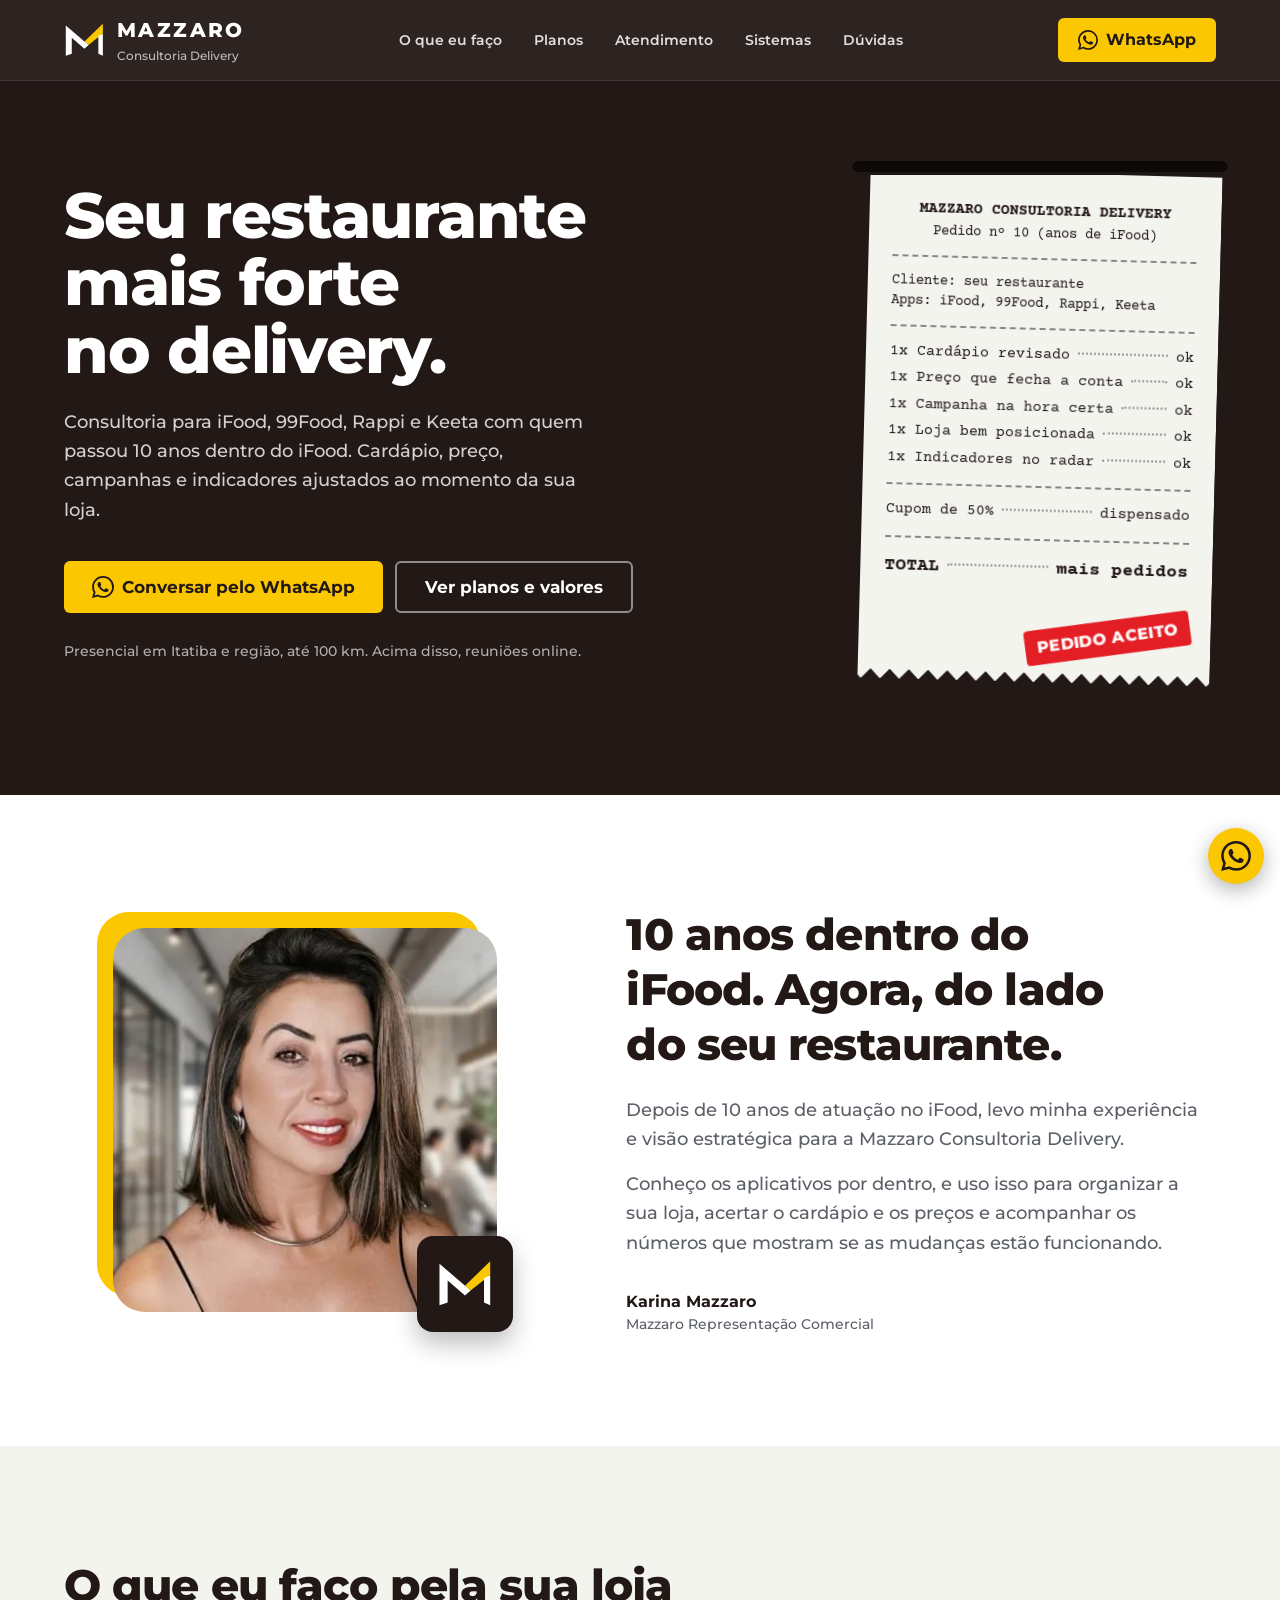
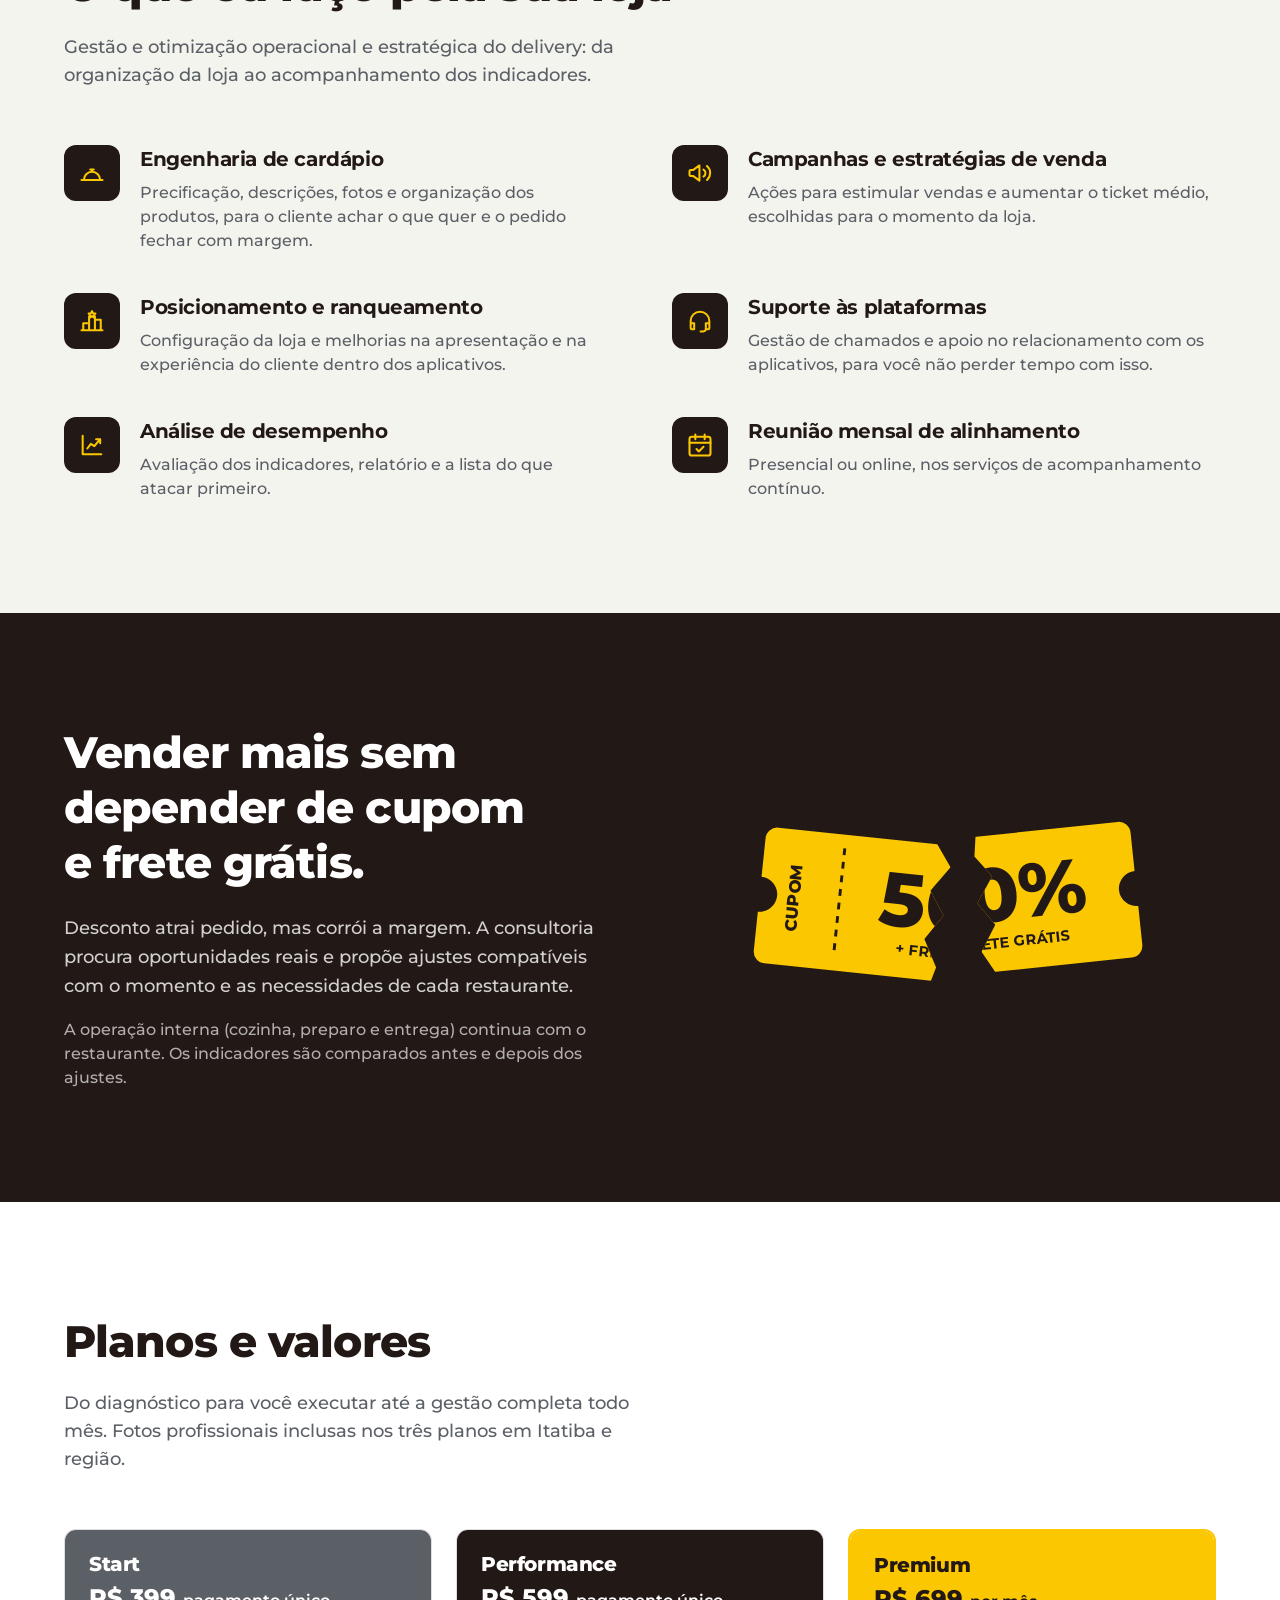
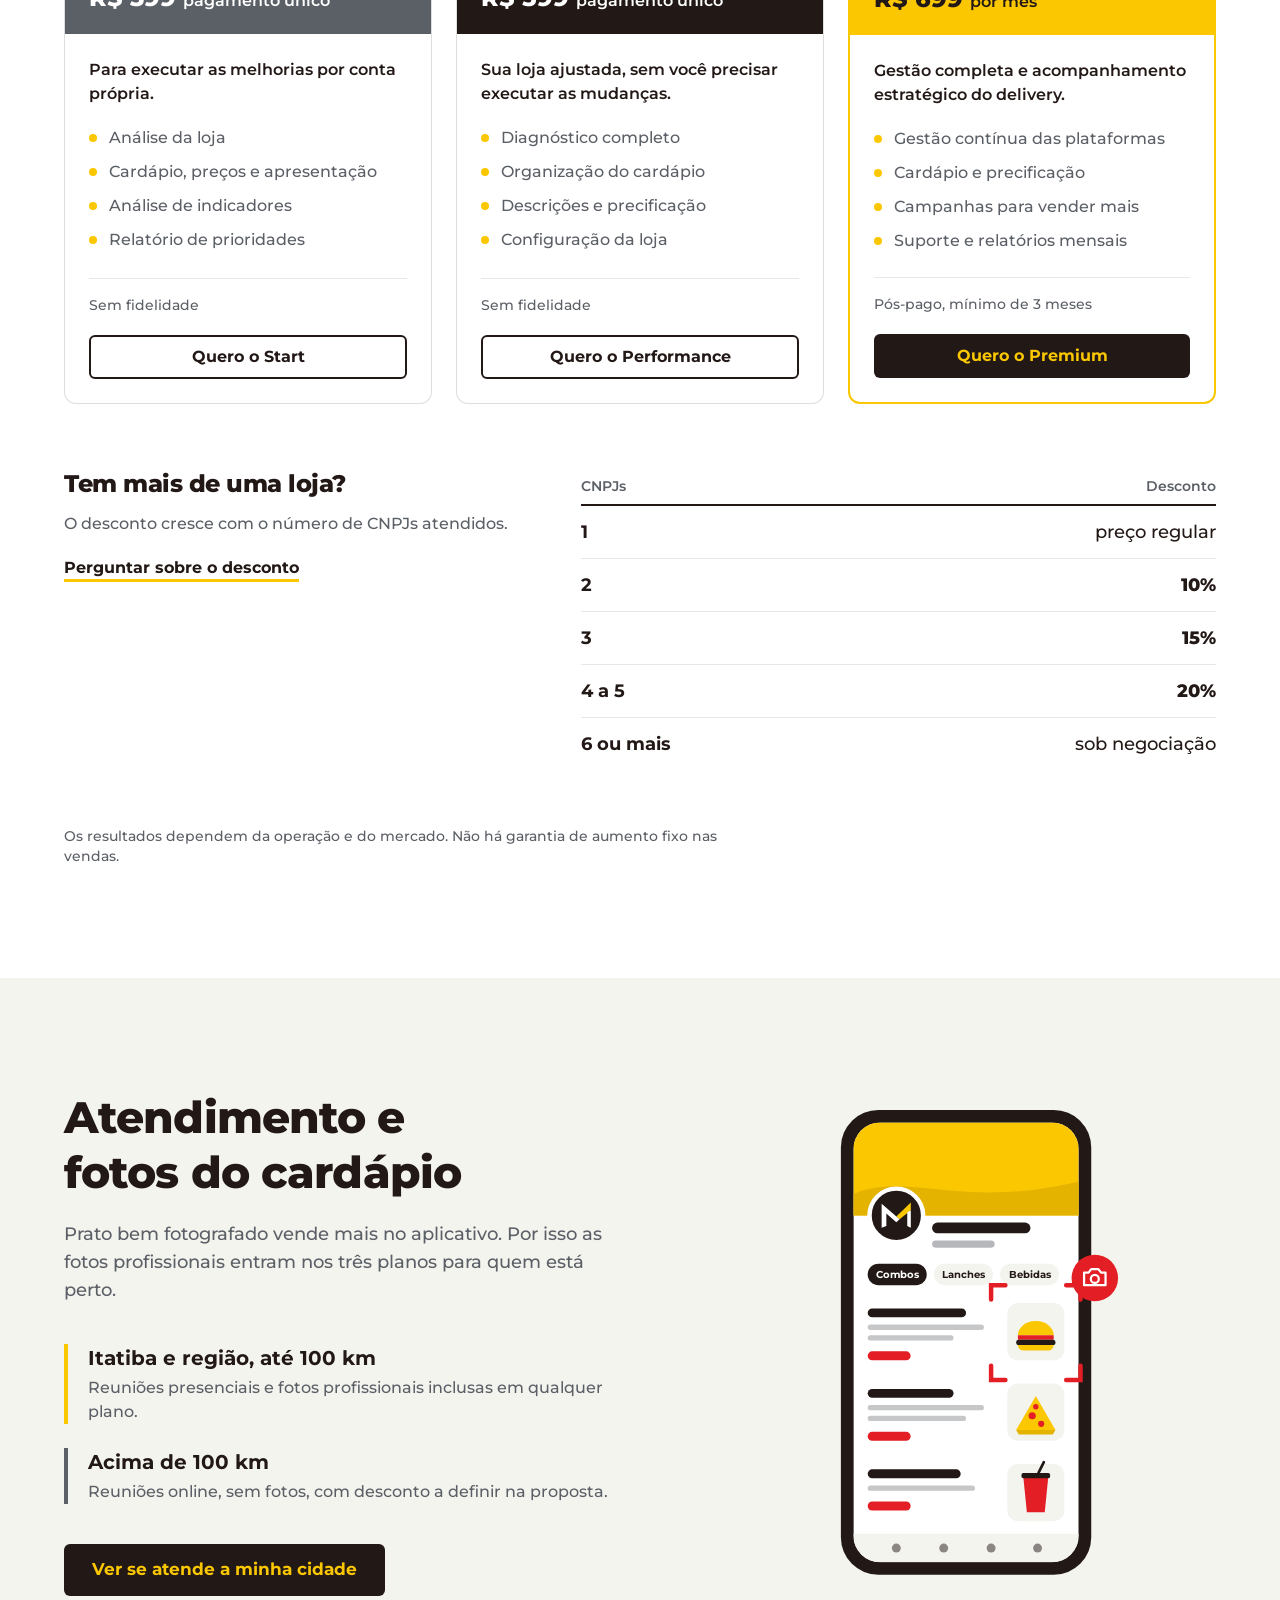
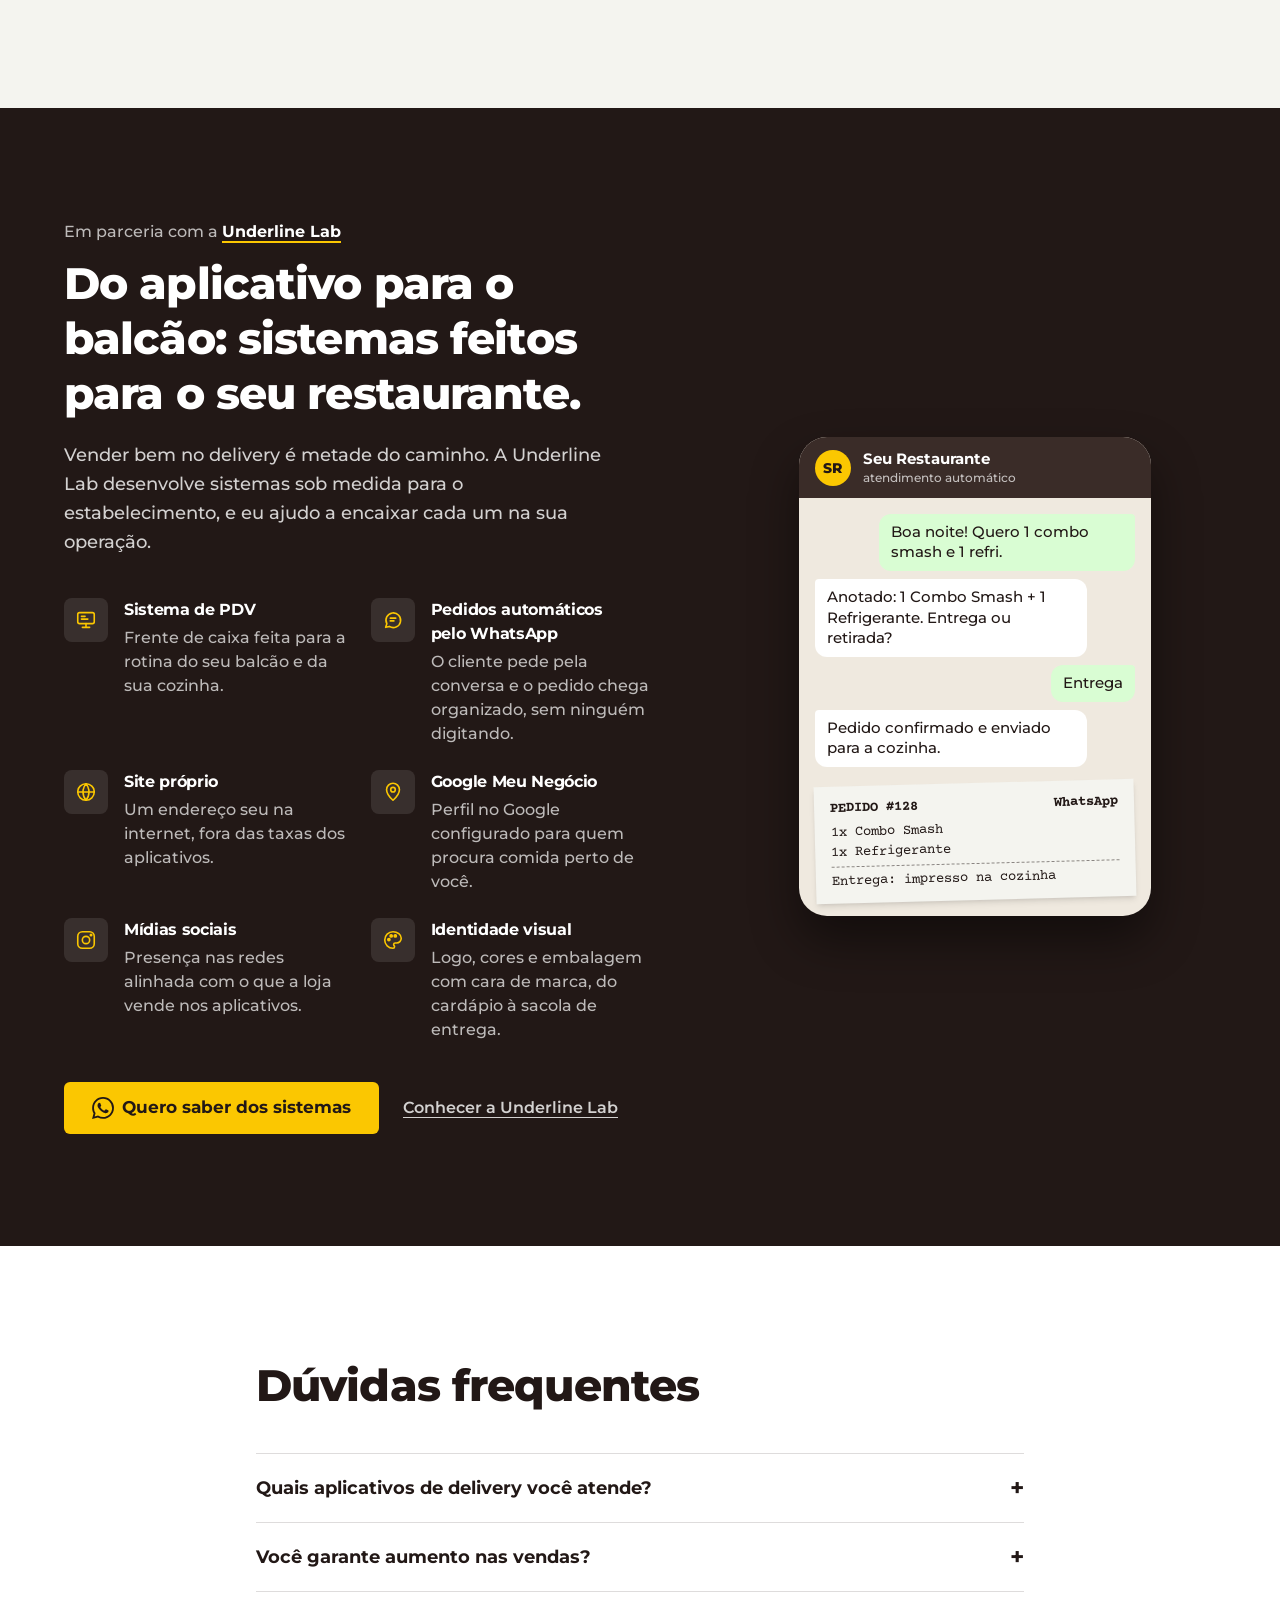
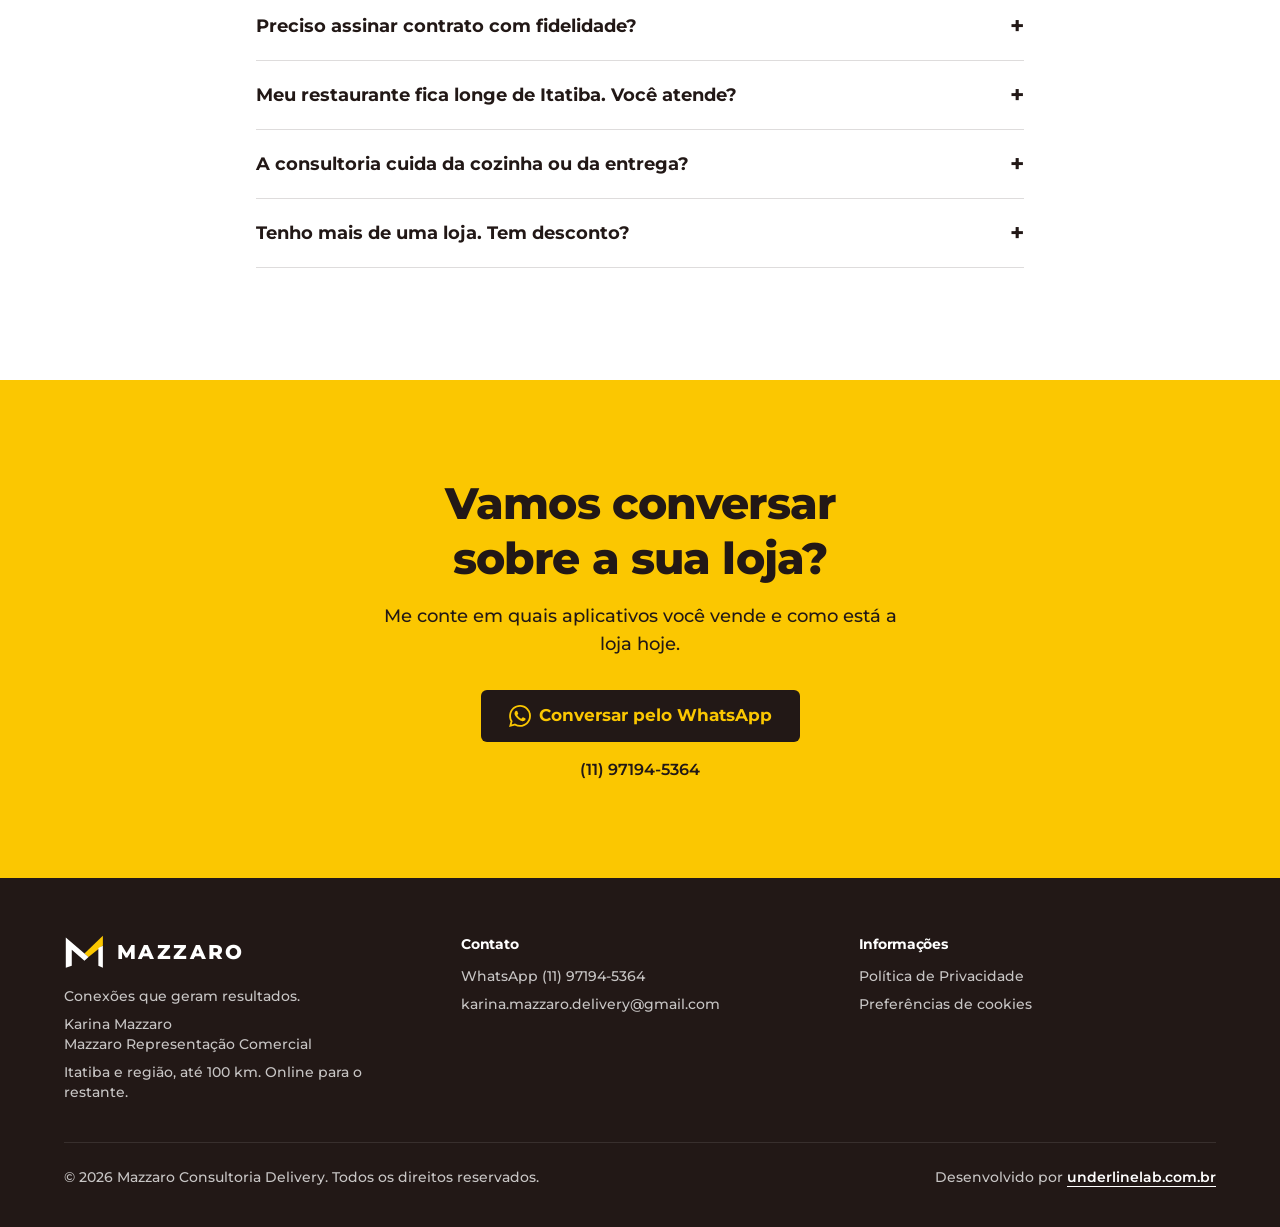
==== index.html @ abd7f66f "Demo v1: Mazzaro Consultoria Delivery" ====
<!doctype html>
<html lang="pt-BR">
<head>
  <meta charset="utf-8">
  <meta name="viewport" content="width=device-width, initial-scale=1">
  <title>Consultoria de delivery para restaurantes | Mazzaro</title>
  <meta name="description" content="Karina Mazzaro, 10 anos de iFood: cardápio, preços, campanhas e indicadores no iFood, 99Food, Rappi e Keeta. Itatiba e região ou online.">
  <link rel="canonical" href="https://caiquevieira.github.io/karine-consultoria-delivery-demo/">
  <meta name="theme-color" content="#221816">
  <!-- DEMO:INICIO -->
  <meta name="robots" content="noindex,nofollow">
  <!-- DEMO:FIM -->

  <link rel="icon" href="assets/icons/favicon.ico" sizes="32x32">
  <link rel="icon" href="assets/icons/favicon.svg" type="image/svg+xml">
  <link rel="apple-touch-icon" href="assets/icons/apple-touch-icon.png">

  <meta property="og:type" content="website">
  <meta property="og:locale" content="pt_BR">
  <meta property="og:site_name" content="Mazzaro Consultoria Delivery">
  <meta property="og:title" content="Consultoria de delivery para restaurantes | Mazzaro">
  <meta property="og:description" content="Karina Mazzaro, 10 anos de iFood: cardápio, preços, campanhas e indicadores no iFood, 99Food, Rappi e Keeta. Itatiba e região ou online.">
  <meta property="og:url" content="https://caiquevieira.github.io/karine-consultoria-delivery-demo/">
  <meta property="og:image" content="https://caiquevieira.github.io/karine-consultoria-delivery-demo/assets/img/og-image.jpg">
  <meta property="og:image:width" content="1200">
  <meta property="og:image:height" content="630">

  <link rel="preconnect" href="https://fonts.googleapis.com">
  <link rel="preconnect" href="https://fonts.gstatic.com" crossorigin>
  <link rel="stylesheet" href="https://fonts.googleapis.com/css2?family=Courier+Prime:wght@400;700&family=Montserrat:wght@500;700;800&display=swap">

  <link rel="stylesheet" href="assets/css/styles.css?v=202611200901">
  <script src="assets/js/main.js?v=202611200901" defer></script>

  <!-- Consultoria sem endereço físico: ProfessionalService com área de atendimento -->
  <script type="application/ld+json">
  {
    "@context": "https://schema.org",
    "@type": "ProfessionalService",
    "name": "Mazzaro Consultoria Delivery",
    "description": "Consultoria de delivery para restaurantes no iFood, 99Food, Rappi e Keeta: cardápio, precificação, campanhas, posicionamento e indicadores.",
    "url": "https://caiquevieira.github.io/karine-consultoria-delivery-demo/",
    "image": "https://caiquevieira.github.io/karine-consultoria-delivery-demo/assets/img/og-image.jpg",
    "logo": "https://caiquevieira.github.io/karine-consultoria-delivery-demo/assets/img/logo.svg",
    "telephone": "+5511971945364",
    "email": "karina.mazzaro.delivery@gmail.com",
    "founder": { "@type": "Person", "name": "Karina Mazzaro" },
    "areaServed": [
      { "@type": "City", "name": "Itatiba" },
      { "@type": "Country", "name": "Brasil" }
    ],
    "priceRange": "R$ 399 – R$ 699"
  }
  </script>
</head>
<body id="topo" class="bg-fundo text-texto font-corpo antialiased">
  <a href="#conteudo" class="sr-only focus:not-sr-only focus:fixed focus:top-2 focus:left-2 focus:z-[70] focus:bg-fundo focus:px-4 focus:py-2 focus:rounded-marca">Pular para o conteúdo</a>

<!-- SECTION: header -->
<header class="sticky top-0 z-40 border-b border-white/10 bg-cafe/95 text-white backdrop-blur">
  <div class="container-lp flex h-16 items-center justify-between gap-4 md:h-20">
    <a href="#topo" class="flex shrink-0 items-center gap-3" aria-label="Mazzaro Consultoria Delivery, voltar ao início">
      <svg viewBox="0 0 500 440" class="h-8 w-auto md:h-9" aria-hidden="true"><path fill="#fbc701" d="M250 239 475 20v122L300 282z"/><path fill="#fff" d="M22 42 300 282l-50 44L95 192v196l-73 24zM420 172l55-27v267l-55-24z"/></svg>
      <span class="leading-none">
        <span class="block text-lg font-extrabold tracking-[0.12em] md:text-xl">MAZZARO</span>
        <span class="mt-1 block text-[0.6875rem] font-medium text-white/70 md:text-xs">Consultoria Delivery</span>
      </span>
    </a>

    <nav aria-label="Principal" class="hidden lg:block">
      <ul class="flex items-center gap-8 text-sm font-semibold text-white/85">
        <li><a href="#servicos" class="hover:text-amarelo">O que eu faço</a></li>
        <li><a href="#planos" class="hover:text-amarelo">Planos</a></li>
        <li><a href="#atendimento" class="hover:text-amarelo">Atendimento</a></li>
        <li><a href="#parceria" class="hover:text-amarelo">Sistemas</a></li>
        <li><a href="#faq" class="hover:text-amarelo">Dúvidas</a></li>
      </ul>
    </nav>

    <a href="https://wa.me/5511971945364?text=Ol%C3%A1%2C%20Karina!%20Vi%20o%20site%20e%20quero%20melhorar%20as%20vendas%20do%20meu%20restaurante%20no%20delivery." target="_blank" rel="noopener"
       class="btn btn-whatsapp" aria-label="Conversar pelo WhatsApp" data-track="whatsapp" data-origem="header">
      <svg width="20" height="20" viewBox="0 0 24 24" fill="currentColor" aria-hidden="true"><path d="M17.472 14.382c-.297-.149-1.758-.867-2.03-.967-.273-.099-.471-.148-.67.15-.197.297-.767.966-.94 1.164-.173.199-.347.223-.644.075-.297-.15-1.255-.463-2.39-1.475-.883-.788-1.48-1.761-1.653-2.059-.173-.297-.018-.458.13-.606.134-.133.298-.347.446-.52.149-.174.198-.298.298-.497.099-.198.05-.371-.025-.52-.075-.149-.669-1.612-.916-2.207-.242-.579-.487-.5-.669-.51-.173-.008-.371-.01-.57-.01-.198 0-.52.074-.792.372-.272.297-1.04 1.016-1.04 2.479 0 1.462 1.065 2.875 1.213 3.074.149.198 2.096 3.2 5.077 4.487.709.306 1.262.489 1.694.625.712.227 1.36.195 1.871.118.571-.085 1.758-.719 2.006-1.413.248-.694.248-1.289.173-1.413-.074-.124-.272-.198-.57-.347m-5.421 7.403h-.004a9.87 9.87 0 0 1-5.031-1.378l-.361-.214-3.741.982.998-3.648-.235-.374a9.86 9.86 0 0 1-1.51-5.26c.001-5.45 4.436-9.884 9.888-9.884 2.64 0 5.122 1.03 6.988 2.898a9.825 9.825 0 0 1 2.893 6.994c-.003 5.45-4.437 9.884-9.885 9.884m8.413-18.297A11.815 11.815 0 0 0 12.05 0C5.495 0 .16 5.335.157 11.892c0 2.096.547 4.142 1.588 5.945L.057 24l6.305-1.654a11.882 11.882 0 0 0 5.683 1.448h.005c6.554 0 11.89-5.335 11.893-11.893a11.821 11.821 0 0 0-3.48-8.413Z"/></svg>
      <span class="hidden sm:inline">WhatsApp</span>
    </a>
  </div>
</header>
<!-- /SECTION: header -->

<main id="conteudo">
<!-- SECTION: hero -->
<section id="inicio" class="overflow-hidden bg-cafe text-white" aria-labelledby="hero-titulo">
  <div class="container-lp grid gap-14 pt-12 pb-20 md:pt-20 md:pb-28 lg:grid-cols-[1.15fr_1fr] lg:items-center lg:gap-20">
    <div>
      <h1 id="hero-titulo" class="text-[2.5rem] leading-[1.05] font-extrabold sm:text-5xl lg:text-[4rem]">Seu restaurante mais forte no delivery.</h1>
      <p class="mt-6 max-w-[34rem] text-lg leading-relaxed text-white/80">
        Consultoria para iFood, 99Food, Rappi e Keeta com quem passou 10 anos dentro do iFood. Cardápio, preço, campanhas e indicadores ajustados ao momento da sua loja.
      </p>
      <div class="mt-9 flex flex-wrap gap-3">
        <a href="https://wa.me/5511971945364?text=Ol%C3%A1%2C%20Karina!%20Vi%20o%20site%20e%20quero%20melhorar%20as%20vendas%20do%20meu%20restaurante%20no%20delivery." target="_blank" rel="noopener"
           class="btn btn-whatsapp btn-lg" data-track="whatsapp" data-origem="hero">
          <svg width="22" height="22" viewBox="0 0 24 24" fill="currentColor" aria-hidden="true"><path d="M17.472 14.382c-.297-.149-1.758-.867-2.03-.967-.273-.099-.471-.148-.67.15-.197.297-.767.966-.94 1.164-.173.199-.347.223-.644.075-.297-.15-1.255-.463-2.39-1.475-.883-.788-1.48-1.761-1.653-2.059-.173-.297-.018-.458.13-.606.134-.133.298-.347.446-.52.149-.174.198-.298.298-.497.099-.198.05-.371-.025-.52-.075-.149-.669-1.612-.916-2.207-.242-.579-.487-.5-.669-.51-.173-.008-.371-.01-.57-.01-.198 0-.52.074-.792.372-.272.297-1.04 1.016-1.04 2.479 0 1.462 1.065 2.875 1.213 3.074.149.198 2.096 3.2 5.077 4.487.709.306 1.262.489 1.694.625.712.227 1.36.195 1.871.118.571-.085 1.758-.719 2.006-1.413.248-.694.248-1.289.173-1.413-.074-.124-.272-.198-.57-.347m-5.421 7.403h-.004a9.87 9.87 0 0 1-5.031-1.378l-.361-.214-3.741.982.998-3.648-.235-.374a9.86 9.86 0 0 1-1.51-5.26c.001-5.45 4.436-9.884 9.888-9.884 2.64 0 5.122 1.03 6.988 2.898a9.825 9.825 0 0 1 2.893 6.994c-.003 5.45-4.437 9.884-9.885 9.884m8.413-18.297A11.815 11.815 0 0 0 12.05 0C5.495 0 .16 5.335.157 11.892c0 2.096.547 4.142 1.588 5.945L.057 24l6.305-1.654a11.882 11.882 0 0 0 5.683 1.448h.005c6.554 0 11.89-5.335 11.893-11.893a11.821 11.821 0 0 0-3.48-8.413Z"/></svg>
          Conversar pelo WhatsApp
        </a>
        <a href="#planos" class="btn btn-contorno-claro btn-lg">Ver planos e valores</a>
      </div>
      <p class="mt-7 max-w-[34rem] text-sm text-white/65">Presencial em Itatiba e região, até 100 km. Acima disso, reuniões online.</p>
    </div>

    <!-- Comanda ilustrativa: os itens do "pedido" são as frentes da consultoria -->
    <div class="impressora mx-auto w-full max-w-[22rem] lg:mr-0">
      <div class="comanda rotate-[1.5deg] shadow-[0_24px_48px_rgb(0_0_0/0.45)]">
        <p class="text-center font-bold">MAZZARO CONSULTORIA DELIVERY</p>
        <p class="text-center text-sm">Pedido nº 10 (anos de iFood)</p>
        <div class="comanda-corte"></div>
        <p class="text-sm">Cliente: seu restaurante</p>
        <p class="text-sm">Apps: iFood, 99Food, Rappi, Keeta</p>
        <div class="comanda-corte"></div>
        <ul class="space-y-1">
          <li class="comanda-linha"><span>1x Cardápio revisado</span><span class="pontos"></span><span>ok</span></li>
          <li class="comanda-linha"><span>1x Preço que fecha a conta</span><span class="pontos"></span><span>ok</span></li>
          <li class="comanda-linha"><span>1x Campanha na hora certa</span><span class="pontos"></span><span>ok</span></li>
          <li class="comanda-linha"><span>1x Loja bem posicionada</span><span class="pontos"></span><span>ok</span></li>
          <li class="comanda-linha"><span>1x Indicadores no radar</span><span class="pontos"></span><span>ok</span></li>
        </ul>
        <div class="comanda-corte"></div>
        <p class="comanda-linha"><span>Cupom de 50%</span><span class="pontos"></span><span>dispensado</span></p>
        <div class="comanda-corte"></div>
        <p class="comanda-linha text-lg font-bold"><span>TOTAL</span><span class="pontos"></span><span>mais pedidos</span></p>
        <div class="h-16" aria-hidden="true"></div>
        <span class="carimbo" aria-hidden="true">PEDIDO ACEITO</span>
      </div>
    </div>
  </div>
</section>
<!-- /SECTION: hero -->

<!-- SECTION: sobre -->
<section id="sobre" class="py-20 md:py-28" aria-labelledby="sobre-titulo">
  <div class="container-lp grid gap-12 lg:grid-cols-[0.9fr_1.1fr] lg:items-center lg:gap-20">
    <!-- Foto da Karina, com o monograma como "ícone de app" no canto -->
    <figure class="relative mx-auto w-full max-w-[20rem] sm:max-w-sm">
      <div class="absolute -top-4 -left-4 size-full rounded-[2rem] bg-amarelo" aria-hidden="true"></div>
      <img src="assets/img/karina-mazzaro.webp" width="505" height="505"
           alt="Karina Mazzaro, consultora de delivery, sorrindo"
           loading="lazy" decoding="async"
           class="relative aspect-square w-full rounded-[2rem] object-cover">
      <div class="absolute -right-4 -bottom-5 flex size-20 items-center justify-center rounded-2xl bg-cafe shadow-[0_12px_24px_rgb(0_0_0/0.25)] sm:size-24" aria-hidden="true">
        <svg viewBox="0 0 500 440" class="w-12 sm:w-14"><path fill="#fbc701" d="M250 239 475 20v122L300 282z"/><path fill="#fff" d="M22 42 300 282l-50 44L95 192v196l-73 24zM420 172l55-27v267l-55-24z"/></svg>
      </div>
    </figure>

    <div>
      <h2 id="sobre-titulo" class="text-3xl font-extrabold leading-tight md:text-[2.75rem]">10 anos dentro do iFood. Agora, do lado do seu restaurante.</h2>
      <div class="mt-6 max-w-[36rem] space-y-4 text-lg leading-relaxed text-texto-suave">
        <p>Depois de 10 anos de atuação no iFood, levo minha experiência e visão estratégica para a Mazzaro Consultoria Delivery.</p>
        <p>Conheço os aplicativos por dentro, e uso isso para organizar a sua loja, acertar o cardápio e os preços e acompanhar os números que mostram se as mudanças estão funcionando.</p>
      </div>
      <p class="mt-8 font-bold">Karina Mazzaro</p>
      <p class="text-sm text-texto-suave">Mazzaro Representação Comercial</p>
    </div>
  </div>
</section>
<!-- /SECTION: sobre -->

<!-- SECTION: servicos -->
<section id="servicos" class="bg-superficie py-20 md:py-28" aria-labelledby="servicos-titulo">
  <div class="container-lp">
    <h2 id="servicos-titulo" class="max-w-2xl text-3xl font-extrabold leading-tight md:text-[2.75rem]">O que eu faço pela sua loja</h2>
    <p class="mt-5 max-w-[36rem] text-lg text-texto-suave">Gestão e otimização operacional e estratégica do delivery: da organização da loja ao acompanhamento dos indicadores.</p>

    <ul class="mt-14 grid gap-x-16 gap-y-10 md:grid-cols-2">
      <li class="flex gap-5">
        <span class="flex size-14 shrink-0 items-center justify-center rounded-xl bg-cafe text-amarelo">
          <svg width="28" height="28" viewBox="0 0 24 24" fill="none" stroke="currentColor" stroke-width="1.75" stroke-linecap="round" stroke-linejoin="round" aria-hidden="true"><path d="M3 18h18M5 18a7 7 0 0 1 14 0M12 11V9M10.5 9h3"/></svg>
        </span>
        <div>
          <h3 class="text-xl font-bold">Engenharia de cardápio</h3>
          <p class="mt-2 text-texto-suave">Precificação, descrições, fotos e organização dos produtos, para o cliente achar o que quer e o pedido fechar com margem.</p>
        </div>
      </li>
      <li class="flex gap-5">
        <span class="flex size-14 shrink-0 items-center justify-center rounded-xl bg-cafe text-amarelo">
          <svg width="28" height="28" viewBox="0 0 24 24" fill="none" stroke="currentColor" stroke-width="1.75" stroke-linecap="round" stroke-linejoin="round" aria-hidden="true"><path d="M3 10.5v3a1 1 0 0 0 1 1h2l5.5 4v-13L6 9.5H4a1 1 0 0 0-1 1zM15 9a3.5 3.5 0 0 1 0 6M18 6a8 8 0 0 1 0 12"/></svg>
        </span>
        <div>
          <h3 class="text-xl font-bold">Campanhas e estratégias de venda</h3>
          <p class="mt-2 text-texto-suave">Ações para estimular vendas e aumentar o ticket médio, escolhidas para o momento da loja.</p>
        </div>
      </li>
      <li class="flex gap-5">
        <span class="flex size-14 shrink-0 items-center justify-center rounded-xl bg-cafe text-amarelo">
          <svg width="28" height="28" viewBox="0 0 24 24" fill="none" stroke="currentColor" stroke-width="1.75" stroke-linecap="round" stroke-linejoin="round" aria-hidden="true"><path d="M3 20h18M4.5 20v-6h5v6M9.5 20V8h5v12M14.5 20v-9h5v9M12 3.5l.9 1.8 2 .3-1.45 1.4.35 2-1.8-.95-1.8.95.35-2L9.1 5.6l2-.3z"/></svg>
        </span>
        <div>
          <h3 class="text-xl font-bold">Posicionamento e ranqueamento</h3>
          <p class="mt-2 text-texto-suave">Configuração da loja e melhorias na apresentação e na experiência do cliente dentro dos aplicativos.</p>
        </div>
      </li>
      <li class="flex gap-5">
        <span class="flex size-14 shrink-0 items-center justify-center rounded-xl bg-cafe text-amarelo">
          <svg width="28" height="28" viewBox="0 0 24 24" fill="none" stroke="currentColor" stroke-width="1.75" stroke-linecap="round" stroke-linejoin="round" aria-hidden="true"><path d="M4 14v-2a8 8 0 0 1 16 0v2M4 14h3v5H5a1 1 0 0 1-1-1zM20 14h-3v5h2a1 1 0 0 0 1-1zM17 19c0 1.4-1.8 2-4.5 2"/></svg>
        </span>
        <div>
          <h3 class="text-xl font-bold">Suporte às plataformas</h3>
          <p class="mt-2 text-texto-suave">Gestão de chamados e apoio no relacionamento com os aplicativos, para você não perder tempo com isso.</p>
        </div>
      </li>
      <li class="flex gap-5">
        <span class="flex size-14 shrink-0 items-center justify-center rounded-xl bg-cafe text-amarelo">
          <svg width="28" height="28" viewBox="0 0 24 24" fill="none" stroke="currentColor" stroke-width="1.75" stroke-linecap="round" stroke-linejoin="round" aria-hidden="true"><path d="M4 4v16h16M8 15l3-4 3 2 5-6M15.5 7H19v3.5"/></svg>
        </span>
        <div>
          <h3 class="text-xl font-bold">Análise de desempenho</h3>
          <p class="mt-2 text-texto-suave">Avaliação dos indicadores, relatório e a lista do que atacar primeiro.</p>
        </div>
      </li>
      <li class="flex gap-5">
        <span class="flex size-14 shrink-0 items-center justify-center rounded-xl bg-cafe text-amarelo">
          <svg width="28" height="28" viewBox="0 0 24 24" fill="none" stroke="currentColor" stroke-width="1.75" stroke-linecap="round" stroke-linejoin="round" aria-hidden="true"><rect x="3" y="5" width="18" height="16" rx="2"/><path d="M3 10h18M8 3v4M16 3v4M9 15.5l2 2 4-4"/></svg>
        </span>
        <div>
          <h3 class="text-xl font-bold">Reunião mensal de alinhamento</h3>
          <p class="mt-2 text-texto-suave">Presencial ou online, nos serviços de acompanhamento contínuo.</p>
        </div>
      </li>
    </ul>
  </div>
</section>
<!-- /SECTION: servicos -->

<!-- SECTION: abordagem -->
<section class="bg-cafe py-20 text-white md:py-28" aria-labelledby="abordagem-titulo">
  <div class="container-lp grid gap-12 lg:grid-cols-2 lg:items-center lg:gap-20">
    <div>
      <h2 id="abordagem-titulo" class="text-3xl font-extrabold leading-tight md:text-[2.75rem]">Vender mais sem depender de cupom e frete grátis.</h2>
      <p class="mt-6 max-w-[34rem] text-lg leading-relaxed text-white/80">Desconto atrai pedido, mas corrói a margem. A consultoria procura oportunidades reais e propõe ajustes compatíveis com o momento e as necessidades de cada restaurante.</p>
      <p class="mt-4 max-w-[34rem] text-white/65">A operação interna (cozinha, preparo e entrega) continua com o restaurante. Os indicadores são comparados antes e depois dos ajustes.</p>
    </div>

    <!-- Ilustração: cupom de desconto rasgado ao meio -->
    <svg viewBox="-30 0 460 280" class="mx-auto w-full max-w-md" role="img" aria-label="Ilustração de um cupom de 50% de desconto rasgado ao meio">
      <defs>
        <clipPath id="cupom-esq"><path d="M20 40H218l-14 30 16 22-18 26 16 24-17 26 15 28-12 44H20z"/></clipPath>
        <clipPath id="cupom-dir"><path d="M218 40H390V260H210l12-44-15-28 17-26-16-24 18-26-16-22z"/></clipPath>
        <g id="cupom">
          <path fill="#fbc701" d="M40 70h320a12 12 0 0 1 12 12v40a18 18 0 0 0 0 36v40a12 12 0 0 1-12 12H40a12 12 0 0 1-12-12v-40a18 18 0 0 0 0-36V82a12 12 0 0 1 12-12z"/>
          <path stroke="#221816" stroke-width="3" stroke-dasharray="7 7" d="M110 84v112"/>
          <text x="69" y="140" fill="#221816" font-family="Montserrat, sans-serif" font-weight="800" font-size="17" text-anchor="middle" transform="rotate(-90 69 140)">CUPOM</text>
          <text x="236" y="158" fill="#221816" font-family="Montserrat, sans-serif" font-weight="800" font-size="78" text-anchor="middle">50%</text>
          <text x="236" y="186" fill="#221816" font-family="Montserrat, sans-serif" font-weight="700" font-size="15" text-anchor="middle">+ FRETE GRÁTIS</text>
        </g>
      </defs>
      <g clip-path="url(#cupom-esq)" transform="translate(-14 6) rotate(6 210 60)"><use href="#cupom"/></g>
      <g clip-path="url(#cupom-dir)" transform="translate(14 -2) rotate(-6 210 60)"><use href="#cupom"/></g>
    </svg>
  </div>
</section>
<!-- /SECTION: abordagem -->

<!-- SECTION: planos -->
<section id="planos" class="py-20 md:py-28" aria-labelledby="planos-titulo">
  <div class="container-lp">
    <h2 id="planos-titulo" class="text-3xl font-extrabold leading-tight md:text-[2.75rem]">Planos e valores</h2>
    <p class="mt-5 max-w-[36rem] text-lg text-texto-suave">Do diagnóstico para você executar até a gestão completa todo mês. Fotos profissionais inclusas nos três planos em Itatiba e região.</p>

    <ul class="mt-14 grid gap-6 lg:grid-cols-3">
      <li class="plano">
        <div class="plano-topo bg-grafite">
          <h3 class="text-xl font-extrabold">Start</h3>
          <p class="mt-1 text-2xl font-extrabold">R$ 399 <span class="text-base font-semibold">pagamento único</span></p>
        </div>
        <div class="flex grow flex-col p-6">
          <p class="font-semibold">Para executar as melhorias por conta própria.</p>
          <ul class="mt-5 grow space-y-2.5 text-texto-suave [&>li]:flex [&>li]:gap-3">
            <li>Análise da loja</li>
            <li>Cardápio, preços e apresentação</li>
            <li>Análise de indicadores</li>
            <li>Relatório de prioridades</li>
          </ul>
          <p class="mt-6 border-t border-cafe/10 pt-4 text-sm text-texto-suave">Sem fidelidade</p>
          <a href="https://wa.me/5511971945364?text=Ol%C3%A1%2C%20Karina!%20Tenho%20interesse%20no%20plano%20Start%20(an%C3%A1lise%20da%20loja)." target="_blank" rel="noopener"
             class="btn btn-contorno mt-5" data-track="whatsapp" data-origem="plano-start">Quero o Start</a>
        </div>
      </li>
      <li class="plano">
        <div class="plano-topo bg-cafe">
          <h3 class="text-xl font-extrabold">Performance</h3>
          <p class="mt-1 text-2xl font-extrabold">R$ 599 <span class="text-base font-semibold">pagamento único</span></p>
        </div>
        <div class="flex grow flex-col p-6">
          <p class="font-semibold">Sua loja ajustada, sem você precisar executar as mudanças.</p>
          <ul class="mt-5 grow space-y-2.5 text-texto-suave [&>li]:flex [&>li]:gap-3">
            <li>Diagnóstico completo</li>
            <li>Organização do cardápio</li>
            <li>Descrições e precificação</li>
            <li>Configuração da loja</li>
          </ul>
          <p class="mt-6 border-t border-cafe/10 pt-4 text-sm text-texto-suave">Sem fidelidade</p>
          <a href="https://wa.me/5511971945364?text=Ol%C3%A1%2C%20Karina!%20Tenho%20interesse%20no%20plano%20Performance%20(loja%20ajustada%20por%20voc%C3%AA)." target="_blank" rel="noopener"
             class="btn btn-contorno mt-5" data-track="whatsapp" data-origem="plano-performance">Quero o Performance</a>
        </div>
      </li>
      <li class="plano border-2 border-amarelo">
        <div class="plano-topo bg-amarelo text-cafe">
          <h3 class="text-xl font-extrabold">Premium</h3>
          <p class="mt-1 text-2xl font-extrabold">R$ 699 <span class="text-base font-semibold">por mês</span></p>
        </div>
        <div class="flex grow flex-col p-6">
          <p class="font-semibold">Gestão completa e acompanhamento estratégico do delivery.</p>
          <ul class="mt-5 grow space-y-2.5 text-texto-suave [&>li]:flex [&>li]:gap-3">
            <li>Gestão contínua das plataformas</li>
            <li>Cardápio e precificação</li>
            <li>Campanhas para vender mais</li>
            <li>Suporte e relatórios mensais</li>
          </ul>
          <p class="mt-6 border-t border-cafe/10 pt-4 text-sm text-texto-suave">Pós-pago, mínimo de 3 meses</p>
          <a href="https://wa.me/5511971945364?text=Ol%C3%A1%2C%20Karina!%20Tenho%20interesse%20no%20plano%20Premium%20(gest%C3%A3o%20mensal)." target="_blank" rel="noopener"
             class="btn btn-marca mt-5" data-track="whatsapp" data-origem="plano-premium">Quero o Premium</a>
        </div>
      </li>
    </ul>

    <div class="mt-16 grid gap-8 lg:grid-cols-[1fr_1.4fr] lg:items-start lg:gap-16">
      <div>
        <h3 class="text-2xl font-extrabold">Tem mais de uma loja?</h3>
        <p class="mt-3 text-texto-suave">O desconto cresce com o número de CNPJs atendidos.</p>
        <a href="https://wa.me/5511971945364?text=Ol%C3%A1%2C%20Karina!%20Tenho%20mais%20de%20um%20restaurante%20e%20quero%20saber%20do%20desconto%20por%20CNPJ." target="_blank" rel="noopener"
           class="mt-5 inline-block font-bold underline decoration-amarelo decoration-[3px] underline-offset-[6px] hover:decoration-cafe"
           data-track="whatsapp" data-origem="descontos-cnpj">Perguntar sobre o desconto</a>
      </div>
      <table class="w-full text-left">
        <caption class="sr-only">Descontos progressivos por número de CNPJs</caption>
        <thead class="text-sm text-texto-suave">
          <tr class="border-b-2 border-cafe"><th scope="col" class="py-2 font-semibold">CNPJs</th><th scope="col" class="py-2 text-right font-semibold">Desconto</th></tr>
        </thead>
        <tbody class="divide-y divide-cafe/10 text-lg">
          <tr><td class="py-3 font-bold">1</td><td class="py-3 text-right">preço regular</td></tr>
          <tr><td class="py-3 font-bold">2</td><td class="py-3 text-right font-extrabold">10%</td></tr>
          <tr><td class="py-3 font-bold">3</td><td class="py-3 text-right font-extrabold">15%</td></tr>
          <tr><td class="py-3 font-bold">4 a 5</td><td class="py-3 text-right font-extrabold">20%</td></tr>
          <tr><td class="py-3 font-bold">6 ou mais</td><td class="py-3 text-right">sob negociação</td></tr>
        </tbody>
      </table>
    </div>

    <p class="mt-14 max-w-[44rem] text-sm text-texto-suave">Os resultados dependem da operação e do mercado. Não há garantia de aumento fixo nas vendas.</p>
  </div>
</section>
<!-- /SECTION: planos -->

<!-- SECTION: atendimento -->
<!-- Substitui a seção de localização: a consultoria não tem endereço físico -->
<section id="atendimento" class="bg-superficie py-20 md:py-28" aria-labelledby="atendimento-titulo">
  <div class="container-lp grid gap-14 lg:grid-cols-[1.1fr_0.9fr] lg:items-center lg:gap-20">
    <div>
      <h2 id="atendimento-titulo" class="text-3xl font-extrabold leading-tight md:text-[2.75rem]">Atendimento e fotos do cardápio</h2>
      <p class="mt-5 max-w-[34rem] text-lg text-texto-suave">Prato bem fotografado vende mais no aplicativo. Por isso as fotos profissionais entram nos três planos para quem está perto.</p>

      <dl class="mt-10 space-y-6">
        <div class="border-l-4 border-amarelo pl-5">
          <dt class="text-xl font-bold">Itatiba e região, até 100 km</dt>
          <dd class="mt-1 text-texto-suave">Reuniões presenciais e fotos profissionais inclusas em qualquer plano.</dd>
        </div>
        <div class="border-l-4 border-grafite pl-5">
          <dt class="text-xl font-bold">Acima de 100 km</dt>
          <dd class="mt-1 text-texto-suave">Reuniões online, sem fotos, com desconto a definir na proposta.</dd>
        </div>
      </dl>

      <a href="https://wa.me/5511971945364?text=Ol%C3%A1%2C%20Karina!%20Meu%20restaurante%20fica%20em%20%5Bcidade%5D.%20Voc%C3%AA%20atende%20presencialmente%20aqui%3F" target="_blank" rel="noopener"
         class="btn btn-marca btn-lg mt-10" data-track="whatsapp" data-origem="localizacao">Ver se atende a minha cidade</a>
    </div>

    <!-- Ilustração: loja num app de delivery genérico, com o enquadramento da câmera num prato -->
    <svg viewBox="0 0 340 540" class="mx-auto w-full max-w-[19rem]" role="img" aria-label="Ilustração de um celular com a página de um restaurante num aplicativo de delivery, com um prato sendo fotografado">
      <defs>
        <clipPath id="tela"><rect x="34" y="24" width="252" height="492" rx="30"/></clipPath>
      </defs>
      <rect x="20" y="10" width="280" height="520" rx="42" fill="#221816"/>
      <g clip-path="url(#tela)">
        <rect x="34" y="24" width="252" height="492" fill="#fff"/>
        <rect x="34" y="24" width="252" height="104" fill="#fbc701"/>
        <path d="M34 104c60-26 120 18 252-14v38H34z" fill="#e3b300"/>
        <circle cx="82" cy="128" r="30" fill="#221816" stroke="#fff" stroke-width="5"/>
        <g transform="translate(64 112) scale(0.072)">
          <path fill="#fbc701" d="M250 239 475 20v122L300 282z"/>
          <path fill="#fff" d="M22 42 300 282l-50 44L95 192v196l-73 24zM420 172l55-27v267l-55-24z"/>
        </g>
        <rect x="122" y="136" width="110" height="12" rx="6" fill="#221816"/>
        <rect x="122" y="156" width="70" height="8" rx="4" fill="#5b5f66" opacity=".45"/>
        <g font-family="Montserrat, sans-serif" font-size="11" font-weight="700">
          <rect x="50" y="182" width="66" height="24" rx="12" fill="#221816"/>
          <text x="83" y="198" fill="#fff" text-anchor="middle">Combos</text>
          <rect x="124" y="182" width="66" height="24" rx="12" fill="#f4f4ef"/>
          <text x="157" y="198" fill="#221816" text-anchor="middle">Lanches</text>
          <rect x="198" y="182" width="66" height="24" rx="12" fill="#f4f4ef"/>
          <text x="231" y="198" fill="#221816" text-anchor="middle">Bebidas</text>
        </g>
        <!-- itens do cardápio -->
        <g>
          <rect x="50" y="232" width="110" height="10" rx="5" fill="#221816"/>
          <rect x="50" y="250" width="130" height="6" rx="3" fill="#5b5f66" opacity=".35"/>
          <rect x="50" y="262" width="96" height="6" rx="3" fill="#5b5f66" opacity=".35"/>
          <rect x="50" y="280" width="48" height="10" rx="5" fill="#e31e24"/>
          <rect x="206" y="226" width="64" height="64" rx="12" fill="#f4f4ef"/>
          <path d="M218 262a20 16 0 0 1 40 0z" fill="#fbc701"/><rect x="218" y="262" width="40" height="5" fill="#e31e24"/><rect x="216" y="267" width="44" height="6" rx="3" fill="#221816"/><path d="M218 273h40a6 6 0 0 1-6 6h-28a6 6 0 0 1-6-6z" fill="#fbc701"/>
        </g>
        <g>
          <rect x="50" y="322" width="96" height="10" rx="5" fill="#221816"/>
          <rect x="50" y="340" width="130" height="6" rx="3" fill="#5b5f66" opacity=".35"/>
          <rect x="50" y="352" width="110" height="6" rx="3" fill="#5b5f66" opacity=".35"/>
          <rect x="50" y="370" width="48" height="10" rx="5" fill="#e31e24"/>
          <rect x="206" y="316" width="64" height="64" rx="12" fill="#f4f4ef"/>
          <path d="M238 330l22 38h-44z" fill="#fbc701"/><path d="M216 368h44l-3 5h-38z" fill="#e3b300"/><circle cx="234" cy="352" r="4" fill="#e31e24"/><circle cx="244" cy="361" r="3.5" fill="#e31e24"/><circle cx="238" cy="342" r="3" fill="#e31e24"/>
        </g>
        <g>
          <rect x="50" y="412" width="104" height="10" rx="5" fill="#221816"/>
          <rect x="50" y="430" width="120" height="6" rx="3" fill="#5b5f66" opacity=".35"/>
          <rect x="50" y="448" width="48" height="10" rx="5" fill="#e31e24"/>
          <rect x="206" y="406" width="64" height="64" rx="12" fill="#f4f4ef"/>
          <path d="M224 420h28l-4 40h-20z" fill="#e31e24"/><rect x="222" y="416" width="32" height="6" rx="2" fill="#221816"/><path d="M241 416l6-12" stroke="#221816" stroke-width="3" stroke-linecap="round"/>
        </g>
        <rect x="34" y="484" width="252" height="32" fill="#f4f4ef"/>
        <g fill="#221816" opacity=".5"><circle cx="82" cy="500" r="5"/><circle cx="135" cy="500" r="5"/><circle cx="188" cy="500" r="5"/><circle cx="240" cy="500" r="5"/></g>
      </g>
      <!-- enquadramento da câmera sobre o 1º prato -->
      <g stroke="#e31e24" stroke-width="5" fill="none" stroke-linecap="round">
        <path d="M188 222v-16h16M288 222v-16h-16M188 296v16h16M288 296v16h-16"/>
      </g>
      <circle cx="304" cy="198" r="26" fill="#e31e24"/>
      <g fill="none" stroke="#fff" stroke-width="2.5" stroke-linejoin="round"><path d="M292 192h5l3-4h8l3 4h5v14h-24z"/><circle cx="304" cy="199" r="4.5"/></g>
    </svg>
  </div>
</section>
<!-- /SECTION: atendimento -->

<!-- SECTION: parceria -->
<!-- Parceria com a Underline Lab: sistemas sob medida para o restaurante -->
<section id="parceria" class="bg-cafe py-20 text-white md:py-28" aria-labelledby="parceria-titulo">
  <div class="container-lp grid gap-14 lg:grid-cols-[1.1fr_0.9fr] lg:items-center lg:gap-20">
    <div>
      <p class="text-white/70">Em parceria com a <a href="https://underlinelab.com.br" target="_blank" rel="noopener" class="font-bold text-white underline decoration-amarelo decoration-2 underline-offset-4 hover:text-amarelo">Underline Lab</a></p>
      <h2 id="parceria-titulo" class="mt-3 text-3xl font-extrabold leading-tight md:text-[2.75rem]">Do aplicativo para o balcão: sistemas feitos para o seu restaurante.</h2>
      <p class="mt-5 max-w-[34rem] text-lg leading-relaxed text-white/80">Vender bem no delivery é metade do caminho. A Underline Lab desenvolve sistemas sob medida para o estabelecimento, e eu ajudo a encaixar cada um na sua operação.</p>

      <ul class="mt-10 grid gap-6 sm:grid-cols-2">
        <li class="flex gap-4">
          <span class="flex size-11 shrink-0 items-center justify-center rounded-lg bg-white/10 text-amarelo">
            <svg width="22" height="22" viewBox="0 0 24 24" fill="none" stroke="currentColor" stroke-width="1.75" stroke-linecap="round" stroke-linejoin="round" aria-hidden="true"><rect x="3" y="4" width="18" height="12" rx="2"/><path d="M8 20h8M12 16v4M7 8h4M7 11h7"/></svg>
          </span>
          <div>
            <h3 class="font-bold text-white">Sistema de PDV</h3>
            <p class="mt-1 text-white/70">Frente de caixa feita para a rotina do seu balcão e da sua cozinha.</p>
          </div>
        </li>
        <li class="flex gap-4">
          <span class="flex size-11 shrink-0 items-center justify-center rounded-lg bg-white/10 text-amarelo">
            <svg width="22" height="22" viewBox="0 0 24 24" fill="none" stroke="currentColor" stroke-width="1.75" stroke-linecap="round" stroke-linejoin="round" aria-hidden="true"><path d="M4 20l1.3-3.9A8 8 0 1 1 8 19z"/><path d="M9 10h6M9 13h4"/></svg>
          </span>
          <div>
            <h3 class="font-bold text-white">Pedidos automáticos pelo WhatsApp</h3>
            <p class="mt-1 text-white/70">O cliente pede pela conversa e o pedido chega organizado, sem ninguém digitando.</p>
          </div>
        </li>
        <li class="flex gap-4">
          <span class="flex size-11 shrink-0 items-center justify-center rounded-lg bg-white/10 text-amarelo">
            <svg width="22" height="22" viewBox="0 0 24 24" fill="none" stroke="currentColor" stroke-width="1.75" stroke-linecap="round" stroke-linejoin="round" aria-hidden="true"><circle cx="12" cy="12" r="9"/><path d="M3 12h18M12 3a14 14 0 0 1 0 18M12 3a14 14 0 0 0 0 18"/></svg>
          </span>
          <div>
            <h3 class="font-bold text-white">Site próprio</h3>
            <p class="mt-1 text-white/70">Um endereço seu na internet, fora das taxas dos aplicativos.</p>
          </div>
        </li>
        <li class="flex gap-4">
          <span class="flex size-11 shrink-0 items-center justify-center rounded-lg bg-white/10 text-amarelo">
            <svg width="22" height="22" viewBox="0 0 24 24" fill="none" stroke="currentColor" stroke-width="1.75" stroke-linecap="round" stroke-linejoin="round" aria-hidden="true"><path d="M12 21s-7-6.2-7-11.5a7 7 0 0 1 14 0C19 14.8 12 21 12 21z"/><circle cx="12" cy="9.5" r="2.5"/></svg>
          </span>
          <div>
            <h3 class="font-bold text-white">Google Meu Negócio</h3>
            <p class="mt-1 text-white/70">Perfil no Google configurado para quem procura comida perto de você.</p>
          </div>
        </li>
        <li class="flex gap-4">
          <span class="flex size-11 shrink-0 items-center justify-center rounded-lg bg-white/10 text-amarelo">
            <svg width="22" height="22" viewBox="0 0 24 24" fill="none" stroke="currentColor" stroke-width="1.75" stroke-linecap="round" stroke-linejoin="round" aria-hidden="true"><rect x="3" y="3" width="18" height="18" rx="5"/><circle cx="12" cy="12" r="4"/><circle cx="17.5" cy="6.5" r=".8" fill="currentColor"/></svg>
          </span>
          <div>
            <h3 class="font-bold text-white">Mídias sociais</h3>
            <p class="mt-1 text-white/70">Presença nas redes alinhada com o que a loja vende nos aplicativos.</p>
          </div>
        </li>
        <li class="flex gap-4">
          <span class="flex size-11 shrink-0 items-center justify-center rounded-lg bg-white/10 text-amarelo">
            <svg width="22" height="22" viewBox="0 0 24 24" fill="none" stroke="currentColor" stroke-width="1.75" stroke-linecap="round" stroke-linejoin="round" aria-hidden="true"><path d="M12 3a9 9 0 1 0 0 18c1.1 0 1.7-.8 1.7-1.7 0-.5-.2-.9-.5-1.2-.3-.3-.5-.7-.5-1.2 0-.9.8-1.7 1.7-1.7H16a5 5 0 0 0 5-5c0-4-4-7.2-9-7.2z"/><circle cx="7.5" cy="11.5" r="1.2" fill="currentColor"/><circle cx="10" cy="7.5" r="1.2" fill="currentColor"/><circle cx="14.5" cy="7.5" r="1.2" fill="currentColor"/></svg>
          </span>
          <div>
            <h3 class="font-bold text-white">Identidade visual</h3>
            <p class="mt-1 text-white/70">Logo, cores e embalagem com cara de marca, do cardápio à sacola de entrega.</p>
          </div>
        </li>
      </ul>

      <div class="mt-10 flex flex-wrap items-center gap-x-6 gap-y-4">
        <a href="https://wa.me/5511971945364?text=Ol%C3%A1%2C%20Karina!%20Quero%20saber%20dos%20sistemas%20da%20parceria%20com%20a%20Underline%20Lab%20(PDV%2C%20pedidos%20pelo%20WhatsApp%2C%20site%2C%20Google%20e%20redes%20sociais)." target="_blank" rel="noopener"
           class="btn btn-whatsapp btn-lg" data-track="whatsapp" data-origem="parceria">
          <svg width="22" height="22" viewBox="0 0 24 24" fill="currentColor" aria-hidden="true"><path d="M17.472 14.382c-.297-.149-1.758-.867-2.03-.967-.273-.099-.471-.148-.67.15-.197.297-.767.966-.94 1.164-.173.199-.347.223-.644.075-.297-.15-1.255-.463-2.39-1.475-.883-.788-1.48-1.761-1.653-2.059-.173-.297-.018-.458.13-.606.134-.133.298-.347.446-.52.149-.174.198-.298.298-.497.099-.198.05-.371-.025-.52-.075-.149-.669-1.612-.916-2.207-.242-.579-.487-.5-.669-.51-.173-.008-.371-.01-.57-.01-.198 0-.52.074-.792.372-.272.297-1.04 1.016-1.04 2.479 0 1.462 1.065 2.875 1.213 3.074.149.198 2.096 3.2 5.077 4.487.709.306 1.262.489 1.694.625.712.227 1.36.195 1.871.118.571-.085 1.758-.719 2.006-1.413.248-.694.248-1.289.173-1.413-.074-.124-.272-.198-.57-.347m-5.421 7.403h-.004a9.87 9.87 0 0 1-5.031-1.378l-.361-.214-3.741.982.998-3.648-.235-.374a9.86 9.86 0 0 1-1.51-5.26c.001-5.45 4.436-9.884 9.888-9.884 2.64 0 5.122 1.03 6.988 2.898a9.825 9.825 0 0 1 2.893 6.994c-.003 5.45-4.437 9.884-9.885 9.884m8.413-18.297A11.815 11.815 0 0 0 12.05 0C5.495 0 .16 5.335.157 11.892c0 2.096.547 4.142 1.588 5.945L.057 24l6.305-1.654a11.882 11.882 0 0 0 5.683 1.448h.005c6.554 0 11.89-5.335 11.893-11.893a11.821 11.821 0 0 0-3.48-8.413Z"/></svg>
          Quero saber dos sistemas
        </a>
        <a href="https://underlinelab.com.br" target="_blank" rel="noopener" class="font-semibold text-white/80 underline underline-offset-4 hover:text-amarelo">Conhecer a Underline Lab</a>
      </div>
    </div>

    <!-- Ilustração: pedido automático pelo WhatsApp que vira comanda no PDV -->
    <div class="mx-auto w-full max-w-[22rem]" role="img" aria-label="Ilustração de uma conversa de pedido automático pelo WhatsApp que termina com o pedido impresso no PDV">
      <div class="rounded-[1.75rem] bg-[#efe9df] p-4 text-[0.9375rem] leading-snug text-cafe shadow-[0_24px_48px_rgb(0_0_0/0.45)]" aria-hidden="true">
        <div class="-mx-4 -mt-4 mb-4 flex items-center gap-3 rounded-t-[1.75rem] bg-cafe-claro px-4 py-3 text-white">
          <span class="flex size-9 items-center justify-center rounded-full bg-amarelo text-sm font-extrabold text-cafe">SR</span>
          <span><span class="block font-bold">Seu Restaurante</span><span class="block text-xs text-white/70">atendimento automático</span></span>
        </div>
        <p class="ml-auto w-fit max-w-[80%] rounded-xl rounded-tr-sm bg-[#d9fdd3] px-3 py-2">Boa noite! Quero 1 combo smash e 1 refri.</p>
        <p class="mt-2 w-fit max-w-[85%] rounded-xl rounded-tl-sm bg-white px-3 py-2">Anotado: 1 Combo Smash + 1 Refrigerante. Entrega ou retirada?</p>
        <p class="mt-2 ml-auto w-fit max-w-[80%] rounded-xl rounded-tr-sm bg-[#d9fdd3] px-3 py-2">Entrega</p>
        <p class="mt-2 w-fit max-w-[85%] rounded-xl rounded-tl-sm bg-white px-3 py-2">Pedido confirmado e enviado para a cozinha.</p>
        <div class="mt-4 rotate-[-1.5deg] bg-papel px-4 py-3 font-cupom text-sm shadow-md">
          <p class="flex justify-between font-bold"><span>PEDIDO #128</span><span>WhatsApp</span></p>
          <p class="mt-1">1x Combo Smash</p>
          <p>1x Refrigerante</p>
          <p class="mt-1 border-t border-dashed border-cafe/50 pt-1">Entrega: impresso na cozinha</p>
        </div>
      </div>
    </div>
  </div>
</section>
<!-- /SECTION: parceria -->

<!-- SECTION: faq -->
<!-- Montado a partir dos fatos do PDF da cliente. Manter o JSON-LD igual às perguntas visíveis. -->
<section id="faq" class="py-20 md:py-28" aria-labelledby="faq-titulo">
  <div class="container-lp max-w-3xl">
    <h2 id="faq-titulo" class="text-3xl font-extrabold leading-tight md:text-[2.75rem]">Dúvidas frequentes</h2>

    <div class="mt-10 divide-y divide-cafe/15 border-y border-cafe/15">
      <details class="faq-item py-5">
        <summary class="text-lg font-bold">Quais aplicativos de delivery você atende?</summary>
        <p class="mt-3 text-texto-suave">iFood, 99Food, Rappi, Keeta e outras plataformas de delivery.</p>
      </details>
      <details class="faq-item py-5">
        <summary class="text-lg font-bold">Você garante aumento nas vendas?</summary>
        <p class="mt-3 text-texto-suave">Não. Os resultados dependem da operação e do mercado, e não há garantia de aumento fixo nas vendas. O que dá para fazer é comparar os indicadores antes e depois dos ajustes.</p>
      </details>
      <details class="faq-item py-5">
        <summary class="text-lg font-bold">Preciso assinar contrato com fidelidade?</summary>
        <p class="mt-3 text-texto-suave">Os planos Start e Performance têm pagamento único, sem fidelidade. O Premium é mensal, pós-pago, com mínimo de 3 meses.</p>
      </details>
      <details class="faq-item py-5">
        <summary class="text-lg font-bold">Meu restaurante fica longe de Itatiba. Você atende?</summary>
        <p class="mt-3 text-texto-suave">Sim. Até 100 km de Itatiba o atendimento é presencial e inclui fotos profissionais. Acima disso, as reuniões são online, sem fotos, com desconto a definir na proposta.</p>
      </details>
      <details class="faq-item py-5">
        <summary class="text-lg font-bold">A consultoria cuida da cozinha ou da entrega?</summary>
        <p class="mt-3 text-texto-suave">Não. A operação interna do restaurante, incluindo cozinha, preparo e entrega, continua sob responsabilidade do estabelecimento.</p>
      </details>
      <details class="faq-item py-5">
        <summary class="text-lg font-bold">Tenho mais de uma loja. Tem desconto?</summary>
        <p class="mt-3 text-texto-suave">Tem. São 10% para 2 CNPJs, 15% para 3, 20% de 4 a 5, e a partir de 6 o valor é negociado.</p>
      </details>
    </div>
  </div>

  <script type="application/ld+json">
  {
    "@context": "https://schema.org",
    "@type": "FAQPage",
    "mainEntity": [
      { "@type": "Question", "name": "Quais aplicativos de delivery você atende?", "acceptedAnswer": { "@type": "Answer", "text": "iFood, 99Food, Rappi, Keeta e outras plataformas de delivery." } },
      { "@type": "Question", "name": "Você garante aumento nas vendas?", "acceptedAnswer": { "@type": "Answer", "text": "Não. Os resultados dependem da operação e do mercado, e não há garantia de aumento fixo nas vendas. O que dá para fazer é comparar os indicadores antes e depois dos ajustes." } },
      { "@type": "Question", "name": "Preciso assinar contrato com fidelidade?", "acceptedAnswer": { "@type": "Answer", "text": "Os planos Start e Performance têm pagamento único, sem fidelidade. O Premium é mensal, pós-pago, com mínimo de 3 meses." } },
      { "@type": "Question", "name": "Meu restaurante fica longe de Itatiba. Você atende?", "acceptedAnswer": { "@type": "Answer", "text": "Sim. Até 100 km de Itatiba o atendimento é presencial e inclui fotos profissionais. Acima disso, as reuniões são online, sem fotos, com desconto a definir na proposta." } },
      { "@type": "Question", "name": "A consultoria cuida da cozinha ou da entrega?", "acceptedAnswer": { "@type": "Answer", "text": "Não. A operação interna do restaurante, incluindo cozinha, preparo e entrega, continua sob responsabilidade do estabelecimento." } },
      { "@type": "Question", "name": "Tenho mais de uma loja. Tem desconto?", "acceptedAnswer": { "@type": "Answer", "text": "Tem. São 10% para 2 CNPJs, 15% para 3, 20% de 4 a 5, e a partir de 6 o valor é negociado." } }
    ]
  }
  </script>
</section>
<!-- /SECTION: faq -->

<!-- SECTION: cta-final -->
<section class="bg-amarelo py-16 text-cafe md:py-24" aria-labelledby="cta-final-titulo">
  <div class="container-lp flex flex-col items-center text-center">
    <h2 id="cta-final-titulo" class="max-w-2xl text-3xl font-extrabold leading-tight md:text-[2.75rem]">Vamos conversar sobre a sua loja?</h2>
    <p class="mt-4 max-w-[34rem] text-lg">Me conte em quais aplicativos você vende e como está a loja hoje.</p>
    <a href="https://wa.me/5511971945364?text=Ol%C3%A1%2C%20Karina!%20Vi%20o%20site%20e%20quero%20melhorar%20as%20vendas%20do%20meu%20restaurante%20no%20delivery." target="_blank" rel="noopener"
       class="btn btn-marca btn-lg mt-8" data-track="whatsapp" data-origem="cta-meio">
      <svg width="22" height="22" viewBox="0 0 24 24" fill="currentColor" aria-hidden="true"><path d="M17.472 14.382c-.297-.149-1.758-.867-2.03-.967-.273-.099-.471-.148-.67.15-.197.297-.767.966-.94 1.164-.173.199-.347.223-.644.075-.297-.15-1.255-.463-2.39-1.475-.883-.788-1.48-1.761-1.653-2.059-.173-.297-.018-.458.13-.606.134-.133.298-.347.446-.52.149-.174.198-.298.298-.497.099-.198.05-.371-.025-.52-.075-.149-.669-1.612-.916-2.207-.242-.579-.487-.5-.669-.51-.173-.008-.371-.01-.57-.01-.198 0-.52.074-.792.372-.272.297-1.04 1.016-1.04 2.479 0 1.462 1.065 2.875 1.213 3.074.149.198 2.096 3.2 5.077 4.487.709.306 1.262.489 1.694.625.712.227 1.36.195 1.871.118.571-.085 1.758-.719 2.006-1.413.248-.694.248-1.289.173-1.413-.074-.124-.272-.198-.57-.347m-5.421 7.403h-.004a9.87 9.87 0 0 1-5.031-1.378l-.361-.214-3.741.982.998-3.648-.235-.374a9.86 9.86 0 0 1-1.51-5.26c.001-5.45 4.436-9.884 9.888-9.884 2.64 0 5.122 1.03 6.988 2.898a9.825 9.825 0 0 1 2.893 6.994c-.003 5.45-4.437 9.884-9.885 9.884m8.413-18.297A11.815 11.815 0 0 0 12.05 0C5.495 0 .16 5.335.157 11.892c0 2.096.547 4.142 1.588 5.945L.057 24l6.305-1.654a11.882 11.882 0 0 0 5.683 1.448h.005c6.554 0 11.89-5.335 11.893-11.893a11.821 11.821 0 0 0-3.48-8.413Z"/></svg>
      Conversar pelo WhatsApp
    </a>
    <p class="mt-4 font-semibold">(11) 97194-5364</p>
  </div>
</section>
<!-- /SECTION: cta-final -->
</main>

<!-- SECTION: footer -->
<footer class="bg-cafe pt-14 pb-28 text-sm text-white/75 md:pb-10">
  <div class="container-lp grid gap-10 md:grid-cols-3">
    <div>
      <div class="flex items-center gap-3 text-white">
        <svg viewBox="0 0 500 440" class="h-9 w-auto" aria-hidden="true"><path fill="#fbc701" d="M250 239 475 20v122L300 282z"/><path fill="#fff" d="M22 42 300 282l-50 44L95 192v196l-73 24zM420 172l55-27v267l-55-24z"/></svg>
        <span class="text-xl font-extrabold tracking-[0.12em]">MAZZARO</span>
      </div>
      <p class="mt-4">Conexões que geram resultados.</p>
      <p class="mt-2">Karina Mazzaro<br>Mazzaro Representação Comercial</p>
      <p class="mt-2">Itatiba e região, até 100 km. Online para o restante.</p>
    </div>

    <div>
      <h2 class="font-bold text-white">Contato</h2>
      <ul class="mt-3 space-y-2">
        <li><a href="https://wa.me/5511971945364?text=Ol%C3%A1%2C%20Karina!%20Vi%20o%20site%20e%20quero%20melhorar%20as%20vendas%20do%20meu%20restaurante%20no%20delivery." target="_blank" rel="noopener"
               class="hover:text-amarelo" data-track="whatsapp" data-origem="footer">WhatsApp (11) 97194-5364</a></li>
        <li><a href="mailto:karina.mazzaro.delivery@gmail.com" class="break-all hover:text-amarelo">karina.mazzaro.delivery@gmail.com</a></li>
      </ul>
    </div>

    <div>
      <h2 class="font-bold text-white">Informações</h2>
      <ul class="mt-3 space-y-2">
        <li><a href="politica-de-privacidade.html" class="hover:text-amarelo">Política de Privacidade</a></li>
        <li><button type="button" class="hover:text-amarelo" data-abrir-consentimento>Preferências de cookies</button></li>
      </ul>
    </div>
  </div>

  <div class="container-lp mt-10 flex flex-col gap-2 border-t border-white/10 pt-6 md:flex-row md:justify-between">
    <p>© 2026 Mazzaro Consultoria Delivery. Todos os direitos reservados.</p>
    <p>Desenvolvido por <a href="https://underlinelab.com.br" target="_blank" rel="noopener" class="font-semibold text-white underline underline-offset-4 hover:text-amarelo">underlinelab.com.br</a></p>
  </div>
</footer>
<!-- /SECTION: footer -->

<!-- SECTION: whatsapp-flutuante -->
<a href="https://wa.me/5511971945364?text=Ol%C3%A1%2C%20Karina!%20Vi%20o%20site%20e%20quero%20melhorar%20as%20vendas%20do%20meu%20restaurante%20no%20delivery." target="_blank" rel="noopener"
   class="wa-flutuante" aria-label="Conversar no WhatsApp" data-track="whatsapp" data-origem="flutuante">
  <svg width="30" height="30" viewBox="0 0 24 24" fill="currentColor" aria-hidden="true"><path d="M17.472 14.382c-.297-.149-1.758-.867-2.03-.967-.273-.099-.471-.148-.67.15-.197.297-.767.966-.94 1.164-.173.199-.347.223-.644.075-.297-.15-1.255-.463-2.39-1.475-.883-.788-1.48-1.761-1.653-2.059-.173-.297-.018-.458.13-.606.134-.133.298-.347.446-.52.149-.174.198-.298.298-.497.099-.198.05-.371-.025-.52-.075-.149-.669-1.612-.916-2.207-.242-.579-.487-.5-.669-.51-.173-.008-.371-.01-.57-.01-.198 0-.52.074-.792.372-.272.297-1.04 1.016-1.04 2.479 0 1.462 1.065 2.875 1.213 3.074.149.198 2.096 3.2 5.077 4.487.709.306 1.262.489 1.694.625.712.227 1.36.195 1.871.118.571-.085 1.758-.719 2.006-1.413.248-.694.248-1.289.173-1.413-.074-.124-.272-.198-.57-.347m-5.421 7.403h-.004a9.87 9.87 0 0 1-5.031-1.378l-.361-.214-3.741.982.998-3.648-.235-.374a9.86 9.86 0 0 1-1.51-5.26c.001-5.45 4.436-9.884 9.888-9.884 2.64 0 5.122 1.03 6.988 2.898a9.825 9.825 0 0 1 2.893 6.994c-.003 5.45-4.437 9.884-9.885 9.884m8.413-18.297A11.815 11.815 0 0 0 12.05 0C5.495 0 .16 5.335.157 11.892c0 2.096.547 4.142 1.588 5.945L.057 24l6.305-1.654a11.882 11.882 0 0 0 5.683 1.448h.005c6.554 0 11.89-5.335 11.893-11.893a11.821 11.821 0 0 0-3.48-8.413Z"/></svg>
</a>
<!-- /SECTION: whatsapp-flutuante -->

<!-- SECTION: consentimento -->
<!-- Só aparece quando há ga4Id ou metaPixelId no CONFIG do main.js -->
<div id="consentimento" class="consentimento" role="region" aria-label="Aviso de cookies" hidden>
  <div class="container-lp flex flex-col gap-4 md:flex-row md:items-center md:justify-between">
    <p class="max-w-prose text-sm">
      Usamos cookies para medir as visitas e o resultado dos nossos anúncios. O site funciona normalmente se você recusar.
      <a href="politica-de-privacidade.html" class="underline underline-offset-4">Política de Privacidade</a>
    </p>
    <div class="flex shrink-0 gap-3">
      <button type="button" class="btn btn-contorno" data-consentimento="recusar">Recusar</button>
      <button type="button" class="btn btn-marca" data-consentimento="aceitar">Aceitar</button>
    </div>
  </div>
</div>
<!-- /SECTION: consentimento -->
</body>
</html>
---- assets/css/styles.css ----
/*! tailwindcss v4.3.3 | MIT License | https://tailwindcss.com */
@layer properties{@supports (((-webkit-hyphens:none)) and (not (margin-trim:inline))) or ((-moz-orient:inline) and (not (color:rgb(from red r g b)))){*,:before,:after,::backdrop{--tw-rotate-x:initial;--tw-rotate-y:initial;--tw-rotate-z:initial;--tw-skew-x:initial;--tw-skew-y:initial;--tw-space-y-reverse:0;--tw-divide-y-reverse:0;--tw-border-style:solid;--tw-leading:initial;--tw-font-weight:initial;--tw-tracking:initial;--tw-shadow:0 0 #0000;--tw-shadow-color:initial;--tw-shadow-alpha:100%;--tw-inset-shadow:0 0 #0000;--tw-inset-shadow-color:initial;--tw-inset-shadow-alpha:100%;--tw-ring-color:initial;--tw-ring-shadow:0 0 #0000;--tw-inset-ring-color:initial;--tw-inset-ring-shadow:0 0 #0000;--tw-ring-inset:initial;--tw-ring-offset-width:0px;--tw-ring-offset-color:#fff;--tw-ring-offset-shadow:0 0 #0000;--tw-backdrop-blur:initial;--tw-backdrop-brightness:initial;--tw-backdrop-contrast:initial;--tw-backdrop-grayscale:initial;--tw-backdrop-hue-rotate:initial;--tw-backdrop-invert:initial;--tw-backdrop-opacity:initial;--tw-backdrop-saturate:initial;--tw-backdrop-sepia:initial}}}@layer theme{:root,:host{--font-sans:-apple-system, BlinkMacSystemFont, "Segoe UI", Roboto, "Helvetica Neue", "Noto Sans", Arial, sans-serif, "Apple Color Emoji", "Segoe UI Emoji", "Segoe UI Symbol", "Noto Color Emoji";--font-mono:ui-monospace, SFMono-Regular, Menlo, Monaco, Consolas, "Liberation Mono", "Courier New", monospace;--color-white:#fff;--spacing:.25rem;--container-sm:24rem;--container-md:28rem;--container-xl:36rem;--container-2xl:42rem;--container-3xl:48rem;--text-xs:.75rem;--text-xs--line-height:calc(1 / .75);--text-sm:.875rem;--text-sm--line-height:calc(1.25 / .875);--text-base:1rem;--text-base--line-height:calc(1.5 / 1);--text-lg:1.125rem;--text-lg--line-height:calc(1.75 / 1.125);--text-xl:1.25rem;--text-xl--line-height:calc(1.75 / 1.25);--text-2xl:1.5rem;--text-2xl--line-height:calc(2 / 1.5);--text-3xl:1.875rem;--text-3xl--line-height:calc(2.25 / 1.875);--text-4xl:2.25rem;--text-4xl--line-height:calc(2.5 / 2.25);--text-5xl:3rem;--text-5xl--line-height:1;--font-weight-medium:500;--font-weight-semibold:600;--font-weight-bold:700;--font-weight-extrabold:800;--leading-tight:1.25;--leading-snug:1.375;--leading-relaxed:1.625;--radius-sm:.25rem;--radius-lg:.5rem;--radius-xl:.75rem;--radius-2xl:1rem;--default-font-family:var(--font-sans);--default-mono-font-family:var(--font-mono);--color-cafe:#221816;--color-cafe-claro:#3a2c28;--color-amarelo:#fbc701;--color-amarelo-escuro:#e3b300;--color-vermelho:#e31e24;--color-papel:#f4f4ef;--color-grafite:#5b5f66;--color-marca:#221816;--color-fundo:#fff;--color-superficie:#f4f4ef;--color-texto:#221816;--color-texto-suave:#5b5f66;--font-titulo:"Montserrat", ui-sans-serif, system-ui, sans-serif;--font-corpo:"Montserrat", ui-sans-serif, system-ui, sans-serif;--font-cupom:"Courier Prime", "Courier New", monospace;--radius-marca:.375rem}}@layer base{*,:after,:before,::backdrop{box-sizing:border-box;border:0 solid;margin:0;padding:0}::file-selector-button{box-sizing:border-box;border:0 solid;margin:0;padding:0}html,:host{-webkit-text-size-adjust:100%;tab-size:4;line-height:1.5;font-family:var(--default-font-family,-apple-system, BlinkMacSystemFont, "Segoe UI", Roboto, "Helvetica Neue", "Noto Sans", Arial, sans-serif, "Apple Color Emoji", "Segoe UI Emoji", "Segoe UI Symbol", "Noto Color Emoji");font-feature-settings:var(--default-font-feature-settings,normal);font-variation-settings:var(--default-font-variation-settings,normal);-webkit-tap-highlight-color:transparent}hr{height:0;color:inherit;border-top-width:1px}abbr:where([title]){-webkit-text-decoration:underline dotted;text-decoration:underline dotted}h1,h2,h3,h4,h5,h6{font-size:inherit;font-weight:inherit}a{color:inherit;-webkit-text-decoration:inherit;-webkit-text-decoration:inherit;-webkit-text-decoration:inherit;text-decoration:inherit}b,strong{font-weight:bolder}code,kbd,samp,pre{font-family:var(--default-mono-font-family,ui-monospace, SFMono-Regular, Menlo, Monaco, Consolas, "Liberation Mono", "Courier New", monospace);font-feature-settings:var(--default-mono-font-feature-settings,normal);font-variation-settings:var(--default-mono-font-variation-settings,normal);font-size:1em}small{font-size:80%}sub,sup{vertical-align:baseline;font-size:75%;line-height:0;position:relative}sub{bottom:-.25em}sup{top:-.5em}table{text-indent:0;border-color:inherit;border-collapse:collapse}:-moz-focusring:where(:not(iframe)){outline:auto}progress{vertical-align:baseline}summary{display:list-item}ol,ul,menu{list-style:none}img,svg,video,canvas,audio,iframe,embed,object{vertical-align:middle;display:block}img,video{max-width:100%;height:auto}button,input,select,optgroup,textarea{font:inherit;font-feature-settings:inherit;font-variation-settings:inherit;letter-spacing:inherit;color:inherit;opacity:1;background-color:#0000;border-radius:0}::file-selector-button{font:inherit;font-feature-settings:inherit;font-variation-settings:inherit;letter-spacing:inherit;color:inherit;opacity:1;background-color:#0000;border-radius:0}:where(select:is([multiple],[size])) optgroup{font-weight:bolder}:where(select:is([multiple],[size])) optgroup option{padding-inline-start:20px}::file-selector-button{margin-inline-end:4px}::placeholder{opacity:1}@supports (not ((-webkit-appearance:-apple-pay-button))) or (contain-intrinsic-size:1px){::placeholder{color:currentColor}@supports (color:color-mix(in lab, red, red)){::placeholder{color:color-mix(in oklab, currentcolor 50%, transparent)}}}textarea{resize:vertical}::-webkit-search-decoration{-webkit-appearance:none}::-webkit-date-and-time-value{min-height:1lh;text-align:inherit}::-webkit-datetime-edit{display:inline-flex}::-webkit-datetime-edit-fields-wrapper{padding:0}::-webkit-datetime-edit{padding-block:0}::-webkit-datetime-edit-year-field{padding-block:0}::-webkit-datetime-edit-month-field{padding-block:0}::-webkit-datetime-edit-day-field{padding-block:0}::-webkit-datetime-edit-hour-field{padding-block:0}::-webkit-datetime-edit-minute-field{padding-block:0}::-webkit-datetime-edit-second-field{padding-block:0}::-webkit-datetime-edit-millisecond-field{padding-block:0}::-webkit-datetime-edit-meridiem-field{padding-block:0}::-webkit-calendar-picker-indicator{line-height:1}:-moz-ui-invalid{box-shadow:none}button,input:where([type=button],[type=reset],[type=submit]){appearance:button}::file-selector-button{appearance:button}::-webkit-inner-spin-button{height:auto}::-webkit-outer-spin-button{height:auto}[hidden]:where(:not([hidden=until-found])){display:none!important}html{scroll-behavior:smooth}body{font-weight:500}h1,h2,h3{letter-spacing:-.02em;text-wrap:balance}[id]{scroll-margin-top:5.5rem}:focus-visible{outline:3px solid var(--color-amarelo);outline-offset:3px}@media (prefers-reduced-motion:reduce){html{scroll-behavior:auto}*,:before,:after{transition-duration:.01ms!important;animation-duration:.01ms!important}}}@layer components{.container-lp{width:min(100% - 2rem,72rem);margin-inline:auto}.btn{border-radius:var(--radius-marca);justify-content:center;align-items:center;gap:.5rem;min-height:2.75rem;padding:.625rem 1.25rem;font-weight:700;line-height:1.2;text-decoration:none;transition:background-color .15s,color .15s,border-color .15s;display:inline-flex}.btn-lg{min-height:3.25rem;padding:.875rem 1.75rem;font-size:1.0625rem}.btn-marca{background:var(--color-cafe);color:var(--color-amarelo)}.btn-marca:hover{background:#000}.btn-whatsapp{background:var(--color-amarelo);color:var(--color-cafe)}.btn-whatsapp:hover{background:var(--color-amarelo-escuro)}.btn-contorno{color:var(--color-cafe);border:2px solid}.btn-contorno:hover{background:var(--color-superficie)}.btn-contorno-claro{color:#fff;border:2px solid #ffffff80}.btn-contorno-claro:hover{border-color:#fff}.btn-claro{color:var(--color-cafe);background:#fff}.btn-claro:hover{background:var(--color-superficie)}.icone-btn{border-radius:9999px;justify-content:center;align-items:center;width:2.75rem;height:2.75rem;display:inline-flex}.impressora{padding-top:.75rem;position:relative}.impressora:before{content:"";z-index:2;inset-inline:-.75rem;background:#0d0907;border-radius:.5rem;height:.875rem;position:absolute;top:0;box-shadow:inset 0 -3px #ffffff0f}.comanda{background:var(--color-papel);color:var(--color-cafe);font-family:var(--font-cupom);--dente:.6rem;-webkit-mask:linear-gradient(#000 0 0) top / 100% calc(100% - var(--dente)) no-repeat, conic-gradient(from -45deg at bottom, #0000, #000 1deg 89deg, #0000 90deg) bottom / calc(var(--dente) * 2) var(--dente) repeat-x;-webkit-mask:linear-gradient(#000 0 0) top / 100% calc(100% - var(--dente)) no-repeat, conic-gradient(from -45deg at bottom, #0000, #000 1deg 89deg, #0000 90deg) bottom / calc(var(--dente) * 2) var(--dente) repeat-x;-webkit-mask:linear-gradient(#000 0 0) top / 100% calc(100% - var(--dente)) no-repeat, conic-gradient(from -45deg at bottom, #0000, #000 1deg 89deg, #0000 90deg) bottom / calc(var(--dente) * 2) var(--dente) repeat-x;mask:linear-gradient(#000 0 0) top / 100% calc(100% - var(--dente)) no-repeat, conic-gradient(from -45deg at bottom, #0000, #000 1deg 89deg, #0000 90deg) bottom / calc(var(--dente) * 2) var(--dente) repeat-x;padding:1.75rem 1.5rem 2.25rem;font-size:.9375rem;line-height:1.5;animation:1.6s steps(14,end) .3s both imprimir;position:relative}@keyframes imprimir{0%{clip-path:inset(0 0 100%);transform:translateY(-2.5rem)}to{clip-path:inset(0);transform:translateY(0)}}.comanda-linha{align-items:baseline;gap:.5rem;display:flex}.comanda-linha>.pontos{border-bottom:2px dotted #22181673;flex:1;transform:translateY(-.3em)}.comanda-corte{border-top:2px dashed #22181680;margin-block:.875rem}.carimbo{background:var(--color-vermelho);color:#fff;font-family:var(--font-titulo);letter-spacing:.02em;border-radius:.25rem;padding:.35rem .75rem;font-size:1rem;font-weight:800;animation:.35s cubic-bezier(.3,1.6,.6,1) 2s both carimbar;position:absolute;bottom:1.75rem;right:1.25rem;transform:rotate(-9deg)}@keyframes carimbar{0%{opacity:0;transform:rotate(-9deg)scale(1.6)}to{opacity:1;transform:rotate(-9deg)scale(1)}}.plano{background:#fff;border:1px solid #22181624;border-radius:.75rem;flex-direction:column;display:flex;overflow:hidden}.plano-topo{color:#fff;padding:1.25rem 1.5rem}.plano li:before{content:"";background:var(--color-amarelo);border-radius:9999px;flex-shrink:0;width:.5rem;height:.5rem;margin-top:.5rem}.faq-item summary{cursor:pointer;justify-content:space-between;align-items:center;gap:1rem;list-style:none;display:flex}.faq-item summary::-webkit-details-marker{display:none}.faq-item summary:after{content:"+";flex-shrink:0;font-size:1.5rem;line-height:1;transition:transform .2s}.faq-item[open] summary:after{transform:rotate(45deg)}.wa-flutuante{right:1rem;bottom:calc(1rem + env(safe-area-inset-bottom));z-index:50;background:var(--color-amarelo);width:3.5rem;height:3.5rem;color:var(--color-cafe);border-radius:9999px;justify-content:center;align-items:center;display:inline-flex;position:fixed;box-shadow:0 6px 20px #0000004d}.wa-flutuante:hover{background:var(--color-amarelo-escuro)}.consentimento{z-index:60;padding:1rem 0 calc(1rem + env(safe-area-inset-bottom));background:var(--color-fundo);inset-inline:0;border-top:1px solid #0000001f;position:fixed;bottom:0;box-shadow:0 -8px 24px #00000014}body.consentimento-aberto .wa-flutuante{display:none}}@layer utilities{.sr-only{clip-path:inset(50%);white-space:nowrap;border-width:0;width:1px;height:1px;margin:-1px;padding:0;position:absolute;overflow:hidden}.absolute{position:absolute}.relative{position:relative}.sticky{position:sticky}.-top-4{top:calc(var(--spacing) * -4)}.top-0{top:0}.-right-4{right:calc(var(--spacing) * -4)}.-bottom-5{bottom:calc(var(--spacing) * -5)}.-left-4{left:calc(var(--spacing) * -4)}.z-40{z-index:40}.-mx-4{margin-inline:calc(var(--spacing) * -4)}.mx-auto{margin-inline:auto}.-mt-4{margin-top:calc(var(--spacing) * -4)}.mt-1{margin-top:var(--spacing)}.mt-2{margin-top:calc(var(--spacing) * 2)}.mt-3{margin-top:calc(var(--spacing) * 3)}.mt-4{margin-top:calc(var(--spacing) * 4)}.mt-5{margin-top:calc(var(--spacing) * 5)}.mt-6{margin-top:calc(var(--spacing) * 6)}.mt-7{margin-top:calc(var(--spacing) * 7)}.mt-8{margin-top:calc(var(--spacing) * 8)}.mt-9{margin-top:calc(var(--spacing) * 9)}.mt-10{margin-top:calc(var(--spacing) * 10)}.mt-12{margin-top:calc(var(--spacing) * 12)}.mt-14{margin-top:calc(var(--spacing) * 14)}.mt-16{margin-top:calc(var(--spacing) * 16)}.mb-4{margin-bottom:calc(var(--spacing) * 4)}.ml-auto{margin-left:auto}.block{display:block}.flex{display:flex}.grid{display:grid}.hidden{display:none}.inline-block{display:inline-block}.aspect-square{aspect-ratio:1}.size-9{width:calc(var(--spacing) * 9);height:calc(var(--spacing) * 9)}.size-11{width:calc(var(--spacing) * 11);height:calc(var(--spacing) * 11)}.size-14{width:calc(var(--spacing) * 14);height:calc(var(--spacing) * 14)}.size-20{width:calc(var(--spacing) * 20);height:calc(var(--spacing) * 20)}.size-full{width:100%;height:100%}.h-8{height:calc(var(--spacing) * 8)}.h-9{height:calc(var(--spacing) * 9)}.h-10{height:calc(var(--spacing) * 10)}.h-16{height:calc(var(--spacing) * 16)}.min-h-svh{min-height:100svh}.w-12{width:calc(var(--spacing) * 12)}.w-auto{width:auto}.w-fit{width:fit-content}.w-full{width:100%}.max-w-2xl{max-width:var(--container-2xl)}.max-w-3xl{max-width:var(--container-3xl)}.max-w-\[19rem\]{max-width:19rem}.max-w-\[20rem\]{max-width:20rem}.max-w-\[22rem\]{max-width:22rem}.max-w-\[34rem\]{max-width:34rem}.max-w-\[36rem\]{max-width:36rem}.max-w-\[44rem\]{max-width:44rem}.max-w-\[80\%\]{max-width:80%}.max-w-\[85\%\]{max-width:85%}.max-w-md{max-width:var(--container-md)}.max-w-prose{max-width:65ch}.max-w-xl{max-width:var(--container-xl)}.shrink-0{flex-shrink:0}.grow{flex-grow:1}.rotate-\[-1\.5deg\]{rotate:-1.5deg}.rotate-\[1\.5deg\]{rotate:1.5deg}.transform{transform:var(--tw-rotate-x,) var(--tw-rotate-y,) var(--tw-rotate-z,) var(--tw-skew-x,) var(--tw-skew-y,)}.flex-col{flex-direction:column}.flex-wrap{flex-wrap:wrap}.items-center{align-items:center}.items-start{align-items:flex-start}.justify-between{justify-content:space-between}.justify-center{justify-content:center}.gap-2{gap:calc(var(--spacing) * 2)}.gap-3{gap:calc(var(--spacing) * 3)}.gap-4{gap:calc(var(--spacing) * 4)}.gap-5{gap:calc(var(--spacing) * 5)}.gap-6{gap:calc(var(--spacing) * 6)}.gap-8{gap:calc(var(--spacing) * 8)}.gap-10{gap:calc(var(--spacing) * 10)}.gap-12{gap:calc(var(--spacing) * 12)}.gap-14{gap:calc(var(--spacing) * 14)}:where(.space-y-1>:not(:last-child)){--tw-space-y-reverse:0;margin-block-start:calc(var(--spacing) * var(--tw-space-y-reverse));margin-block-end:calc(var(--spacing) * calc(1 - var(--tw-space-y-reverse)))}:where(.space-y-2>:not(:last-child)){--tw-space-y-reverse:0;margin-block-start:calc(calc(var(--spacing) * 2) * var(--tw-space-y-reverse));margin-block-end:calc(calc(var(--spacing) * 2) * calc(1 - var(--tw-space-y-reverse)))}:where(.space-y-2\.5>:not(:last-child)){--tw-space-y-reverse:0;margin-block-start:calc(calc(var(--spacing) * 2.5) * var(--tw-space-y-reverse));margin-block-end:calc(calc(var(--spacing) * 2.5) * calc(1 - var(--tw-space-y-reverse)))}:where(.space-y-4>:not(:last-child)){--tw-space-y-reverse:0;margin-block-start:calc(calc(var(--spacing) * 4) * var(--tw-space-y-reverse));margin-block-end:calc(calc(var(--spacing) * 4) * calc(1 - var(--tw-space-y-reverse)))}:where(.space-y-6>:not(:last-child)){--tw-space-y-reverse:0;margin-block-start:calc(calc(var(--spacing) * 6) * var(--tw-space-y-reverse));margin-block-end:calc(calc(var(--spacing) * 6) * calc(1 - var(--tw-space-y-reverse)))}:where(.space-y-8>:not(:last-child)){--tw-space-y-reverse:0;margin-block-start:calc(calc(var(--spacing) * 8) * var(--tw-space-y-reverse));margin-block-end:calc(calc(var(--spacing) * 8) * calc(1 - var(--tw-space-y-reverse)))}.gap-x-6{column-gap:calc(var(--spacing) * 6)}.gap-x-16{column-gap:calc(var(--spacing) * 16)}.gap-y-4{row-gap:calc(var(--spacing) * 4)}.gap-y-10{row-gap:calc(var(--spacing) * 10)}:where(.divide-y>:not(:last-child)){--tw-divide-y-reverse:0;border-bottom-style:var(--tw-border-style);border-top-style:var(--tw-border-style);border-top-width:calc(1px * var(--tw-divide-y-reverse));border-bottom-width:calc(1px * calc(1 - var(--tw-divide-y-reverse)))}:where(.divide-cafe\/10>:not(:last-child)){border-color:#2218161a}@supports (color:color-mix(in lab, red, red)){:where(.divide-cafe\/10>:not(:last-child)){border-color:color-mix(in oklab, var(--color-cafe) 10%, transparent)}}:where(.divide-cafe\/15>:not(:last-child)){border-color:#22181626}@supports (color:color-mix(in lab, red, red)){:where(.divide-cafe\/15>:not(:last-child)){border-color:color-mix(in oklab, var(--color-cafe) 15%, transparent)}}.overflow-hidden{overflow:hidden}.rounded-2xl{border-radius:var(--radius-2xl)}.rounded-\[1\.75rem\]{border-radius:1.75rem}.rounded-\[2rem\]{border-radius:2rem}.rounded-full{border-radius:3.40282e38px}.rounded-lg{border-radius:var(--radius-lg)}.rounded-xl{border-radius:var(--radius-xl)}.rounded-t-\[1\.75rem\]{border-top-left-radius:1.75rem;border-top-right-radius:1.75rem}.rounded-tl-sm{border-top-left-radius:var(--radius-sm)}.rounded-tr-sm{border-top-right-radius:var(--radius-sm)}.border-2{border-style:var(--tw-border-style);border-width:2px}.border-y{border-block-style:var(--tw-border-style);border-block-width:1px}.border-t{border-top-style:var(--tw-border-style);border-top-width:1px}.border-b{border-bottom-style:var(--tw-border-style);border-bottom-width:1px}.border-b-2{border-bottom-style:var(--tw-border-style);border-bottom-width:2px}.border-l-4{border-left-style:var(--tw-border-style);border-left-width:4px}.border-dashed{--tw-border-style:dashed;border-style:dashed}.border-amarelo{border-color:var(--color-amarelo)}.border-cafe{border-color:var(--color-cafe)}.border-cafe\/10{border-color:#2218161a}@supports (color:color-mix(in lab, red, red)){.border-cafe\/10{border-color:color-mix(in oklab, var(--color-cafe) 10%, transparent)}}.border-cafe\/15{border-color:#22181626}@supports (color:color-mix(in lab, red, red)){.border-cafe\/15{border-color:color-mix(in oklab, var(--color-cafe) 15%, transparent)}}.border-cafe\/50{border-color:#22181680}@supports (color:color-mix(in lab, red, red)){.border-cafe\/50{border-color:color-mix(in oklab, var(--color-cafe) 50%, transparent)}}.border-grafite{border-color:var(--color-grafite)}.border-texto\/10{border-color:#2218161a}@supports (color:color-mix(in lab, red, red)){.border-texto\/10{border-color:color-mix(in oklab, var(--color-texto) 10%, transparent)}}.border-white\/10{border-color:#ffffff1a}@supports (color:color-mix(in lab, red, red)){.border-white\/10{border-color:color-mix(in oklab, var(--color-white) 10%, transparent)}}.bg-\[\#d9fdd3\]{background-color:#d9fdd3}.bg-\[\#efe9df\]{background-color:#efe9df}.bg-amarelo{background-color:var(--color-amarelo)}.bg-cafe{background-color:var(--color-cafe)}.bg-cafe-claro{background-color:var(--color-cafe-claro)}.bg-cafe\/95{background-color:#221816f2}@supports (color:color-mix(in lab, red, red)){.bg-cafe\/95{background-color:color-mix(in oklab, var(--color-cafe) 95%, transparent)}}.bg-fundo{background-color:var(--color-fundo)}.bg-grafite{background-color:var(--color-grafite)}.bg-papel{background-color:var(--color-papel)}.bg-superficie{background-color:var(--color-superficie)}.bg-white{background-color:var(--color-white)}.bg-white\/10{background-color:#ffffff1a}@supports (color:color-mix(in lab, red, red)){.bg-white\/10{background-color:color-mix(in oklab, var(--color-white) 10%, transparent)}}.object-cover{object-fit:cover}.p-4{padding:calc(var(--spacing) * 4)}.p-6{padding:calc(var(--spacing) * 6)}.px-3{padding-inline:calc(var(--spacing) * 3)}.px-4{padding-inline:calc(var(--spacing) * 4)}.py-2{padding-block:calc(var(--spacing) * 2)}.py-3{padding-block:calc(var(--spacing) * 3)}.py-5{padding-block:calc(var(--spacing) * 5)}.py-6{padding-block:calc(var(--spacing) * 6)}.py-12{padding-block:calc(var(--spacing) * 12)}.py-16{padding-block:calc(var(--spacing) * 16)}.py-20{padding-block:calc(var(--spacing) * 20)}.pt-1{padding-top:var(--spacing)}.pt-4{padding-top:calc(var(--spacing) * 4)}.pt-6{padding-top:calc(var(--spacing) * 6)}.pt-12{padding-top:calc(var(--spacing) * 12)}.pt-14{padding-top:calc(var(--spacing) * 14)}.pb-20{padding-bottom:calc(var(--spacing) * 20)}.pb-28{padding-bottom:calc(var(--spacing) * 28)}.pl-5{padding-left:calc(var(--spacing) * 5)}.text-center{text-align:center}.text-left{text-align:left}.text-right{text-align:right}.font-corpo{font-family:var(--font-corpo)}.font-cupom{font-family:var(--font-cupom)}.font-titulo{font-family:var(--font-titulo)}.text-2xl{font-size:var(--text-2xl);line-height:var(--tw-leading,var(--text-2xl--line-height))}.text-3xl{font-size:var(--text-3xl);line-height:var(--tw-leading,var(--text-3xl--line-height))}.text-base{font-size:var(--text-base);line-height:var(--tw-leading,var(--text-base--line-height))}.text-lg{font-size:var(--text-lg);line-height:var(--tw-leading,var(--text-lg--line-height))}.text-sm{font-size:var(--text-sm);line-height:var(--tw-leading,var(--text-sm--line-height))}.text-xl{font-size:var(--text-xl);line-height:var(--tw-leading,var(--text-xl--line-height))}.text-xs{font-size:var(--text-xs);line-height:var(--tw-leading,var(--text-xs--line-height))}.text-\[0\.6875rem\]{font-size:.6875rem}.text-\[0\.9375rem\]{font-size:.9375rem}.text-\[2\.5rem\]{font-size:2.5rem}.leading-\[1\.05\]{--tw-leading:1.05;line-height:1.05}.leading-none{--tw-leading:1;line-height:1}.leading-relaxed{--tw-leading:var(--leading-relaxed);line-height:var(--leading-relaxed)}.leading-snug{--tw-leading:var(--leading-snug);line-height:var(--leading-snug)}.leading-tight{--tw-leading:var(--leading-tight);line-height:var(--leading-tight)}.font-bold{--tw-font-weight:var(--font-weight-bold);font-weight:var(--font-weight-bold)}.font-extrabold{--tw-font-weight:var(--font-weight-extrabold);font-weight:var(--font-weight-extrabold)}.font-medium{--tw-font-weight:var(--font-weight-medium);font-weight:var(--font-weight-medium)}.font-semibold{--tw-font-weight:var(--font-weight-semibold);font-weight:var(--font-weight-semibold)}.tracking-\[0\.12em\]{--tw-tracking:.12em;letter-spacing:.12em}.break-all{word-break:break-all}.text-amarelo{color:var(--color-amarelo)}.text-cafe{color:var(--color-cafe)}.text-marca{color:var(--color-marca)}.text-texto{color:var(--color-texto)}.text-texto-suave{color:var(--color-texto-suave)}.text-white{color:var(--color-white)}.text-white\/65{color:#ffffffa6}@supports (color:color-mix(in lab, red, red)){.text-white\/65{color:color-mix(in oklab, var(--color-white) 65%, transparent)}}.text-white\/70{color:#ffffffb3}@supports (color:color-mix(in lab, red, red)){.text-white\/70{color:color-mix(in oklab, var(--color-white) 70%, transparent)}}.text-white\/75{color:#ffffffbf}@supports (color:color-mix(in lab, red, red)){.text-white\/75{color:color-mix(in oklab, var(--color-white) 75%, transparent)}}.text-white\/80{color:#fffc}@supports (color:color-mix(in lab, red, red)){.text-white\/80{color:color-mix(in oklab, var(--color-white) 80%, transparent)}}.text-white\/85{color:#ffffffd9}@supports (color:color-mix(in lab, red, red)){.text-white\/85{color:color-mix(in oklab, var(--color-white) 85%, transparent)}}.underline{text-decoration-line:underline}.decoration-amarelo{-webkit-text-decoration-color:var(--color-amarelo);-webkit-text-decoration-color:var(--color-amarelo);text-decoration-color:var(--color-amarelo)}.decoration-2{text-decoration-thickness:2px}.decoration-\[3px\]{text-decoration-thickness:3px}.underline-offset-4{text-underline-offset:4px}.underline-offset-\[6px\]{text-underline-offset:6px}.antialiased{-webkit-font-smoothing:antialiased;-moz-osx-font-smoothing:grayscale}.shadow-\[0_12px_24px_rgb\(0_0_0\/0\.25\)\]{--tw-shadow:0 12px 24px var(--tw-shadow-color,#00000040);box-shadow:var(--tw-inset-shadow), var(--tw-inset-ring-shadow), var(--tw-ring-offset-shadow), var(--tw-ring-shadow), var(--tw-shadow)}.shadow-\[0_24px_48px_rgb\(0_0_0\/0\.45\)\]{--tw-shadow:0 24px 48px var(--tw-shadow-color,#00000073);box-shadow:var(--tw-inset-shadow), var(--tw-inset-ring-shadow), var(--tw-ring-offset-shadow), var(--tw-ring-shadow), var(--tw-shadow)}.shadow-md{--tw-shadow:0 4px 6px -1px var(--tw-shadow-color,#0000001a), 0 2px 4px -2px var(--tw-shadow-color,#0000001a);box-shadow:var(--tw-inset-shadow), var(--tw-inset-ring-shadow), var(--tw-ring-offset-shadow), var(--tw-ring-shadow), var(--tw-shadow)}.backdrop-blur{--tw-backdrop-blur:blur(8px);-webkit-backdrop-filter:var(--tw-backdrop-blur,) var(--tw-backdrop-brightness,) var(--tw-backdrop-contrast,) var(--tw-backdrop-grayscale,) var(--tw-backdrop-hue-rotate,) var(--tw-backdrop-invert,) var(--tw-backdrop-opacity,) var(--tw-backdrop-saturate,) var(--tw-backdrop-sepia,);backdrop-filter:var(--tw-backdrop-blur,) var(--tw-backdrop-brightness,) var(--tw-backdrop-contrast,) var(--tw-backdrop-grayscale,) var(--tw-backdrop-hue-rotate,) var(--tw-backdrop-invert,) var(--tw-backdrop-opacity,) var(--tw-backdrop-saturate,) var(--tw-backdrop-sepia,)}@media (hover:hover){.hover\:text-amarelo:hover{color:var(--color-amarelo)}.hover\:decoration-cafe:hover{-webkit-text-decoration-color:var(--color-cafe);-webkit-text-decoration-color:var(--color-cafe);text-decoration-color:var(--color-cafe)}}.focus\:not-sr-only:focus{clip-path:none;white-space:normal;width:auto;height:auto;margin:0;padding:0;position:static;overflow:visible}.focus\:fixed:focus{position:fixed}.focus\:top-2:focus{top:calc(var(--spacing) * 2)}.focus\:left-2:focus{left:calc(var(--spacing) * 2)}.focus\:z-\[70\]:focus{z-index:70}.focus\:rounded-marca:focus{border-radius:var(--radius-marca)}.focus\:bg-fundo:focus{background-color:var(--color-fundo)}.focus\:px-4:focus{padding-inline:calc(var(--spacing) * 4)}.focus\:py-2:focus{padding-block:calc(var(--spacing) * 2)}@media (min-width:40rem){.sm\:inline{display:inline}.sm\:size-24{width:calc(var(--spacing) * 24);height:calc(var(--spacing) * 24)}.sm\:w-14{width:calc(var(--spacing) * 14)}.sm\:max-w-sm{max-width:var(--container-sm)}.sm\:grid-cols-2{grid-template-columns:repeat(2,minmax(0,1fr))}.sm\:text-5xl{font-size:var(--text-5xl);line-height:var(--tw-leading,var(--text-5xl--line-height))}}@media (min-width:48rem){.md\:h-9{height:calc(var(--spacing) * 9)}.md\:h-20{height:calc(var(--spacing) * 20)}.md\:grid-cols-2{grid-template-columns:repeat(2,minmax(0,1fr))}.md\:grid-cols-3{grid-template-columns:repeat(3,minmax(0,1fr))}.md\:flex-row{flex-direction:row}.md\:items-center{align-items:center}.md\:justify-between{justify-content:space-between}.md\:py-16{padding-block:calc(var(--spacing) * 16)}.md\:py-24{padding-block:calc(var(--spacing) * 24)}.md\:py-28{padding-block:calc(var(--spacing) * 28)}.md\:pt-20{padding-top:calc(var(--spacing) * 20)}.md\:pb-10{padding-bottom:calc(var(--spacing) * 10)}.md\:pb-28{padding-bottom:calc(var(--spacing) * 28)}.md\:text-4xl{font-size:var(--text-4xl);line-height:var(--tw-leading,var(--text-4xl--line-height))}.md\:text-xl{font-size:var(--text-xl);line-height:var(--tw-leading,var(--text-xl--line-height))}.md\:text-xs{font-size:var(--text-xs);line-height:var(--tw-leading,var(--text-xs--line-height))}.md\:text-\[2\.75rem\]{font-size:2.75rem}}@media (min-width:64rem){.lg\:mr-0{margin-right:0}.lg\:block{display:block}.lg\:grid-cols-2{grid-template-columns:repeat(2,minmax(0,1fr))}.lg\:grid-cols-3{grid-template-columns:repeat(3,minmax(0,1fr))}.lg\:grid-cols-\[0\.9fr_1\.1fr\]{grid-template-columns:.9fr 1.1fr}.lg\:grid-cols-\[1\.1fr_0\.9fr\]{grid-template-columns:1.1fr .9fr}.lg\:grid-cols-\[1\.15fr_1fr\]{grid-template-columns:1.15fr 1fr}.lg\:grid-cols-\[1fr_1\.4fr\]{grid-template-columns:1fr 1.4fr}.lg\:items-center{align-items:center}.lg\:items-start{align-items:flex-start}.lg\:gap-16{gap:calc(var(--spacing) * 16)}.lg\:gap-20{gap:calc(var(--spacing) * 20)}.lg\:text-\[4rem\]{font-size:4rem}}.\[\&_h2\]\:text-xl h2{font-size:var(--text-xl);line-height:var(--tw-leading,var(--text-xl--line-height))}.\[\&_h2\]\:font-semibold h2{--tw-font-weight:var(--font-weight-semibold);font-weight:var(--font-weight-semibold)}.\[\&_p\]\:mt-3 p,.\[\&_ul\]\:mt-3 ul{margin-top:calc(var(--spacing) * 3)}.\[\&_ul\]\:list-disc ul{list-style-type:disc}.\[\&_ul\]\:pl-6 ul{padding-left:calc(var(--spacing) * 6)}.\[\&\>li\]\:flex>li{display:flex}.\[\&\>li\]\:gap-3>li{gap:calc(var(--spacing) * 3)}}@property --tw-rotate-x{syntax:"*";inherits:false}@property --tw-rotate-y{syntax:"*";inherits:false}@property --tw-rotate-z{syntax:"*";inherits:false}@property --tw-skew-x{syntax:"*";inherits:false}@property --tw-skew-y{syntax:"*";inherits:false}@property --tw-space-y-reverse{syntax:"*";inherits:false;initial-value:0}@property --tw-divide-y-reverse{syntax:"*";inherits:false;initial-value:0}@property --tw-border-style{syntax:"*";inherits:false;initial-value:solid}@property --tw-leading{syntax:"*";inherits:false}@property --tw-font-weight{syntax:"*";inherits:false}@property --tw-tracking{syntax:"*";inherits:false}@property --tw-shadow{syntax:"*";inherits:false;initial-value:0 0 #0000}@property --tw-shadow-color{syntax:"*";inherits:false}@property --tw-shadow-alpha{syntax:"<percentage>";inherits:false;initial-value:100%}@property --tw-inset-shadow{syntax:"*";inherits:false;initial-value:0 0 #0000}@property --tw-inset-shadow-color{syntax:"*";inherits:false}@property --tw-inset-shadow-alpha{syntax:"<percentage>";inherits:false;initial-value:100%}@property --tw-ring-color{syntax:"*";inherits:false}@property --tw-ring-shadow{syntax:"*";inherits:false;initial-value:0 0 #0000}@property --tw-inset-ring-color{syntax:"*";inherits:false}@property --tw-inset-ring-shadow{syntax:"*";inherits:false;initial-value:0 0 #0000}@property --tw-ring-inset{syntax:"*";inherits:false}@property --tw-ring-offset-width{syntax:"<length>";inherits:false;initial-value:0}@property --tw-ring-offset-color{syntax:"*";inherits:false;initial-value:#fff}@property --tw-ring-offset-shadow{syntax:"*";inherits:false;initial-value:0 0 #0000}@property --tw-backdrop-blur{syntax:"*";inherits:false}@property --tw-backdrop-brightness{syntax:"*";inherits:false}@property --tw-backdrop-contrast{syntax:"*";inherits:false}@property --tw-backdrop-grayscale{syntax:"*";inherits:false}@property --tw-backdrop-hue-rotate{syntax:"*";inherits:false}@property --tw-backdrop-invert{syntax:"*";inherits:false}@property --tw-backdrop-opacity{syntax:"*";inherits:false}@property --tw-backdrop-saturate{syntax:"*";inherits:false}@property --tw-backdrop-sepia{syntax:"*";inherits:false}
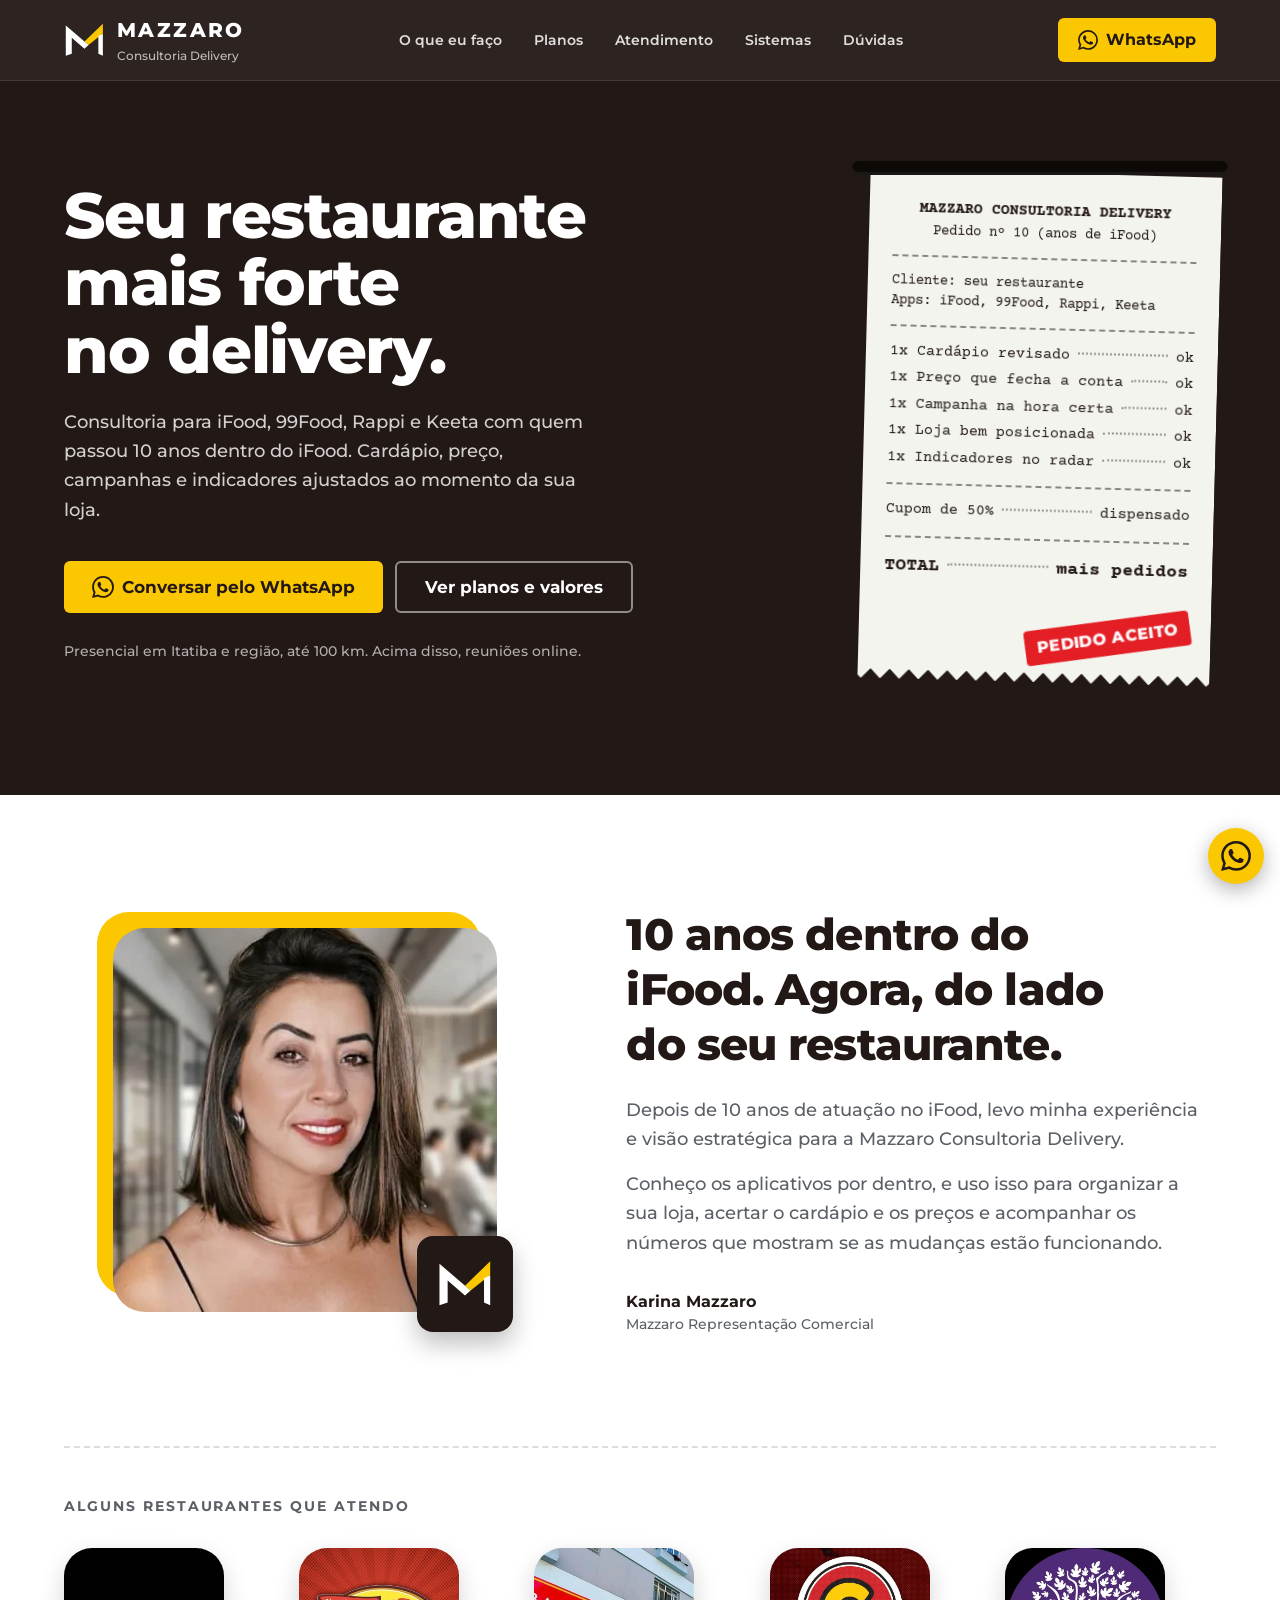
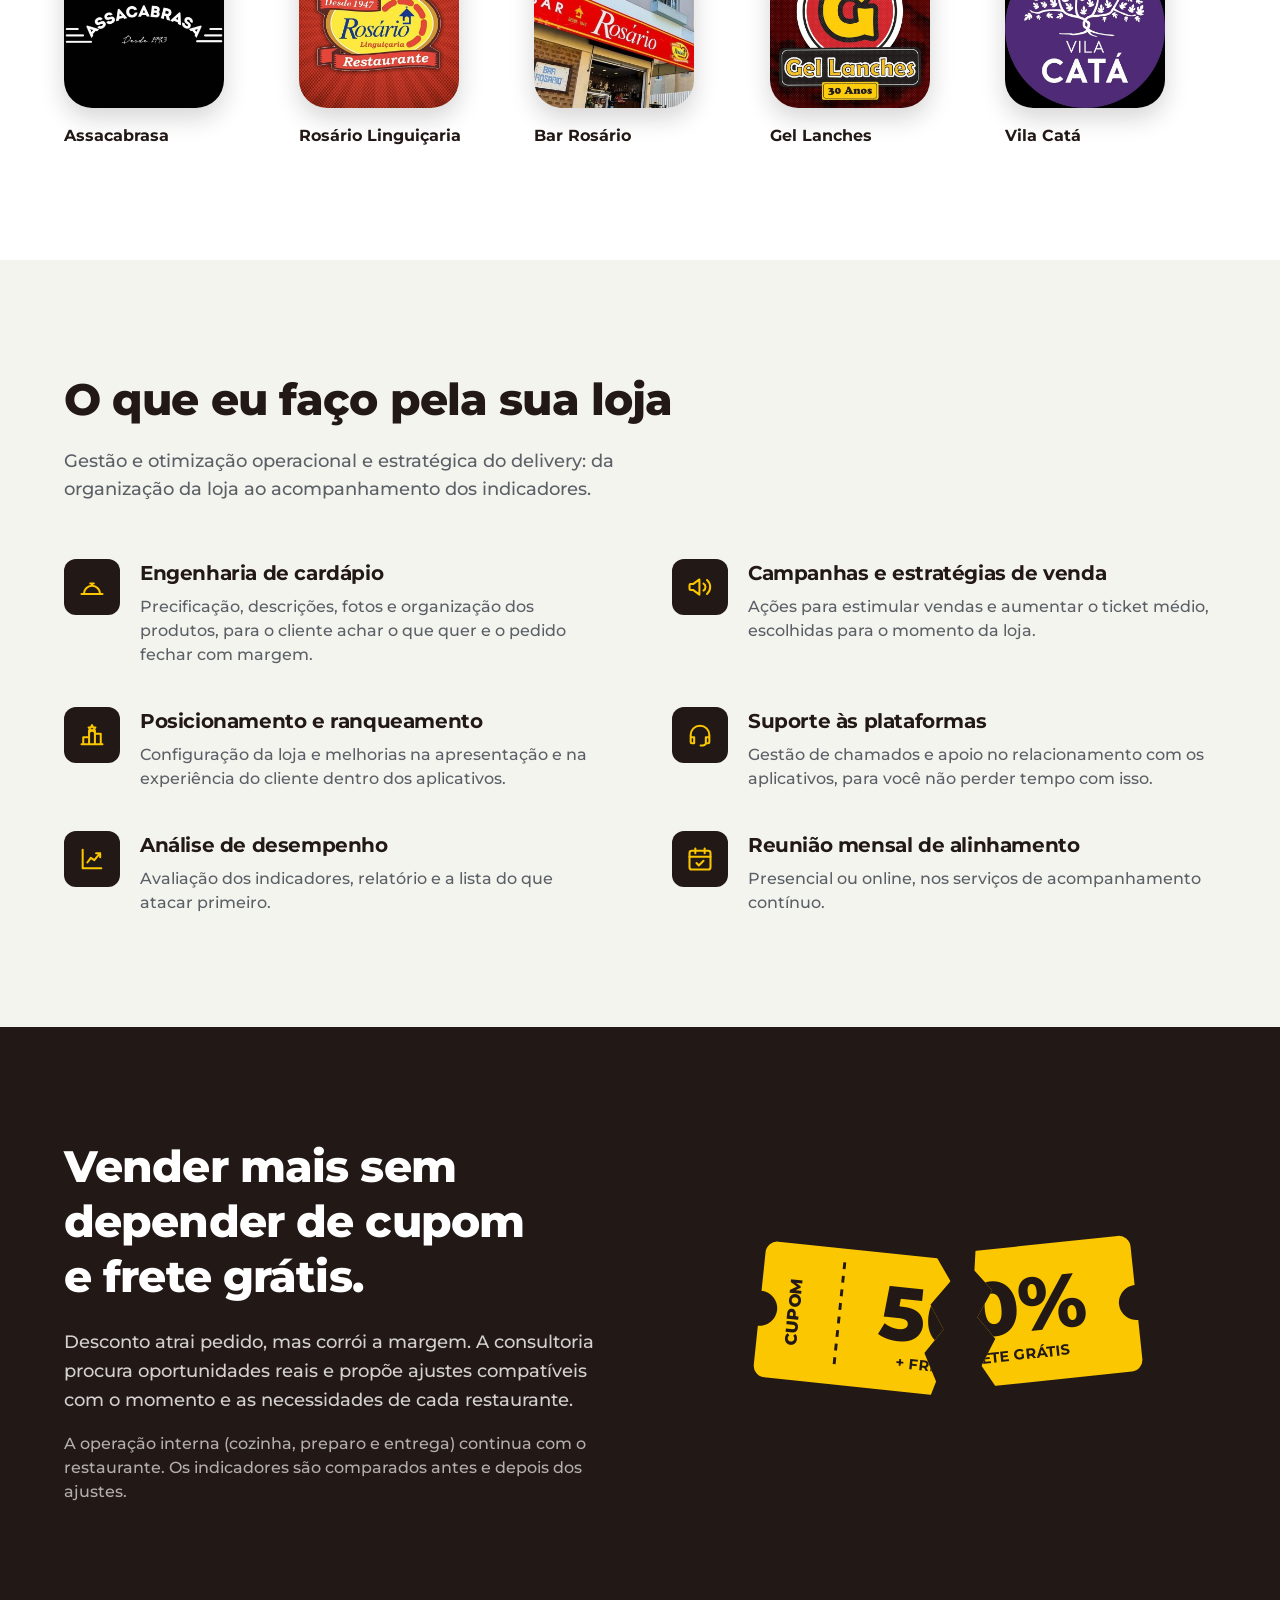
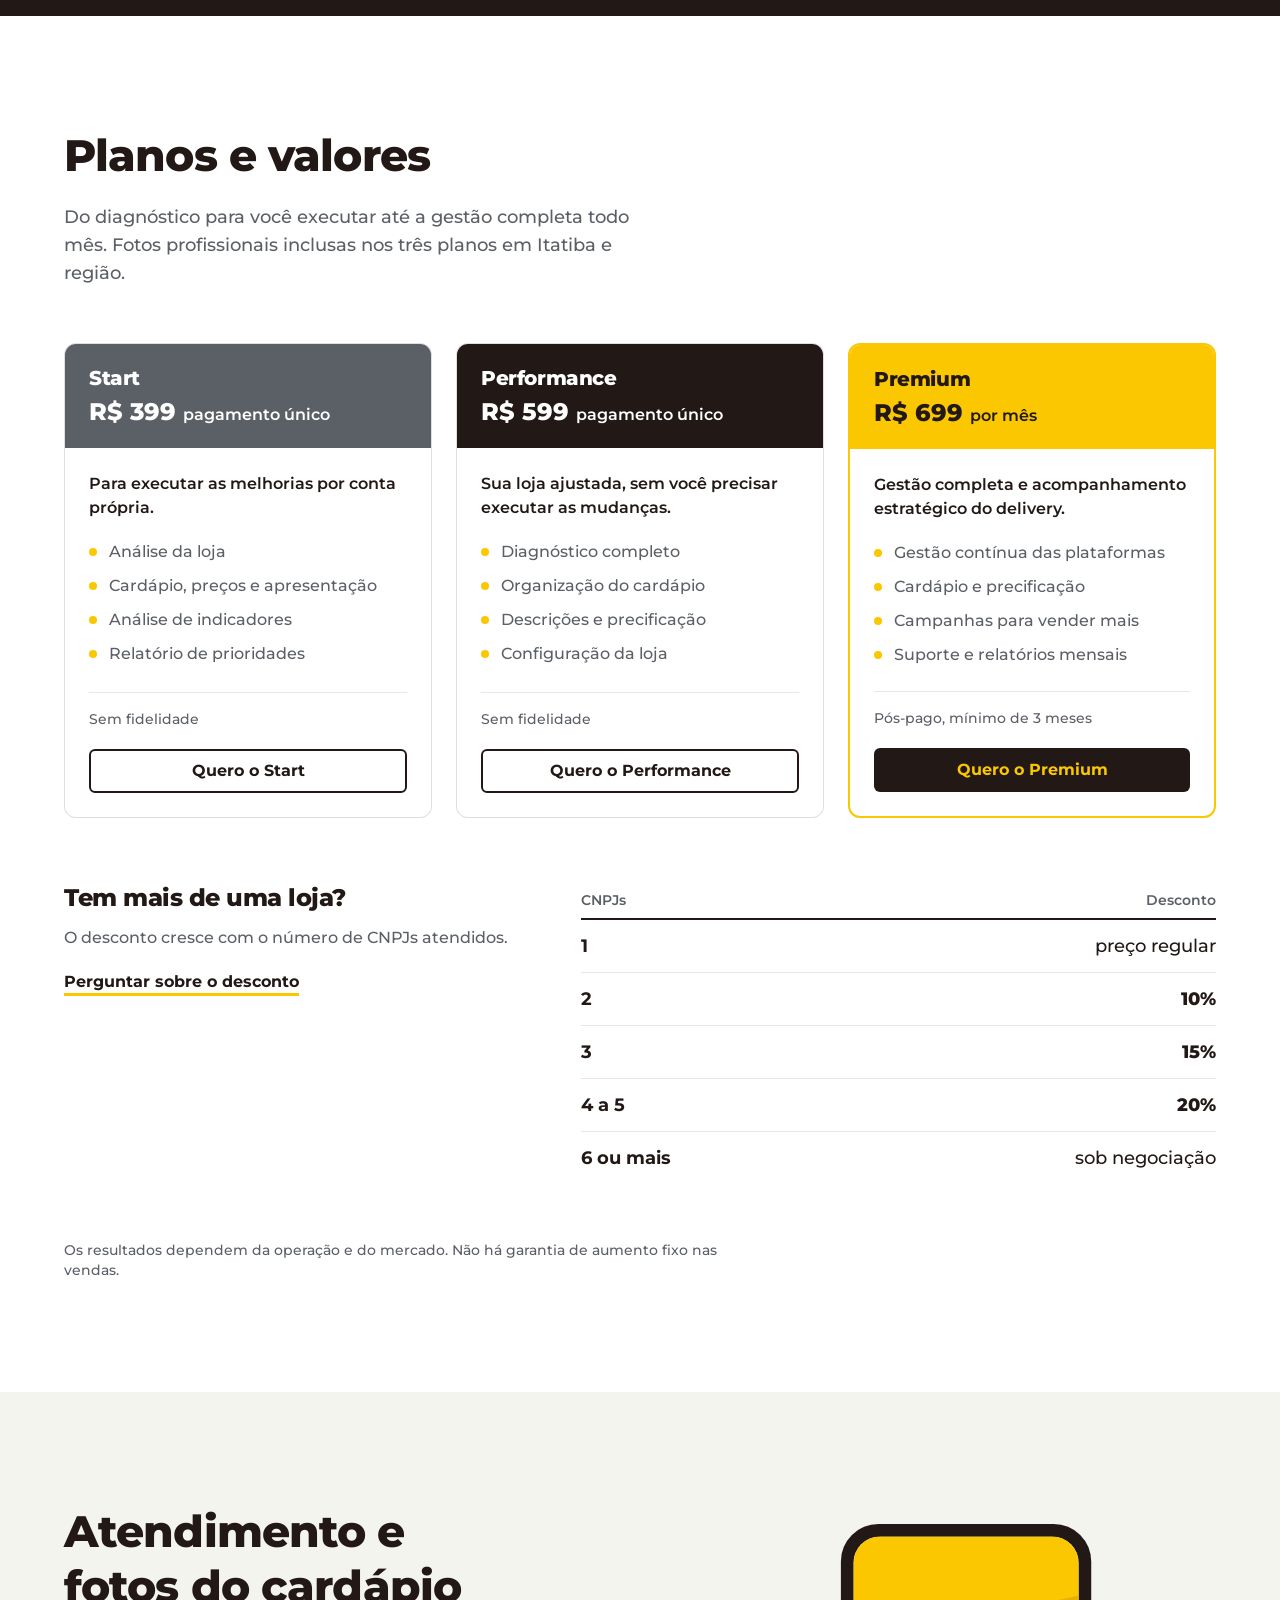
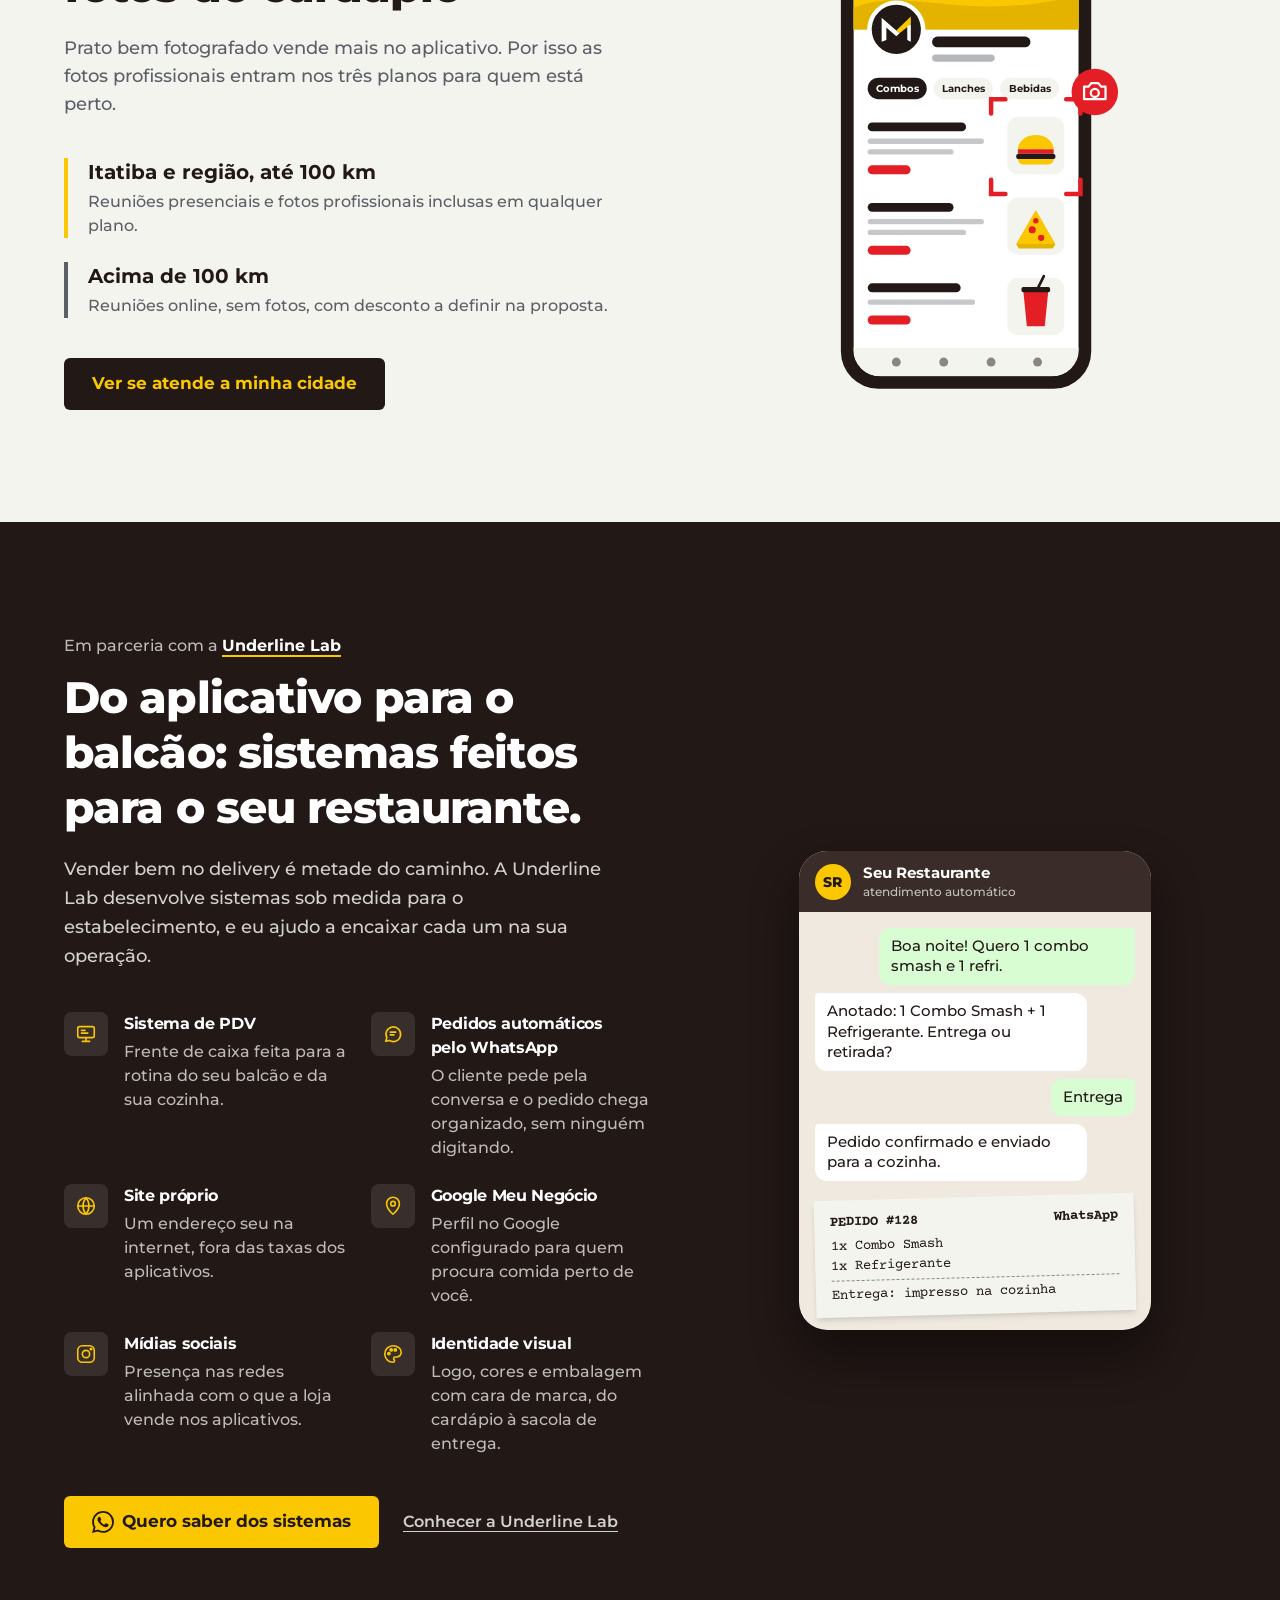
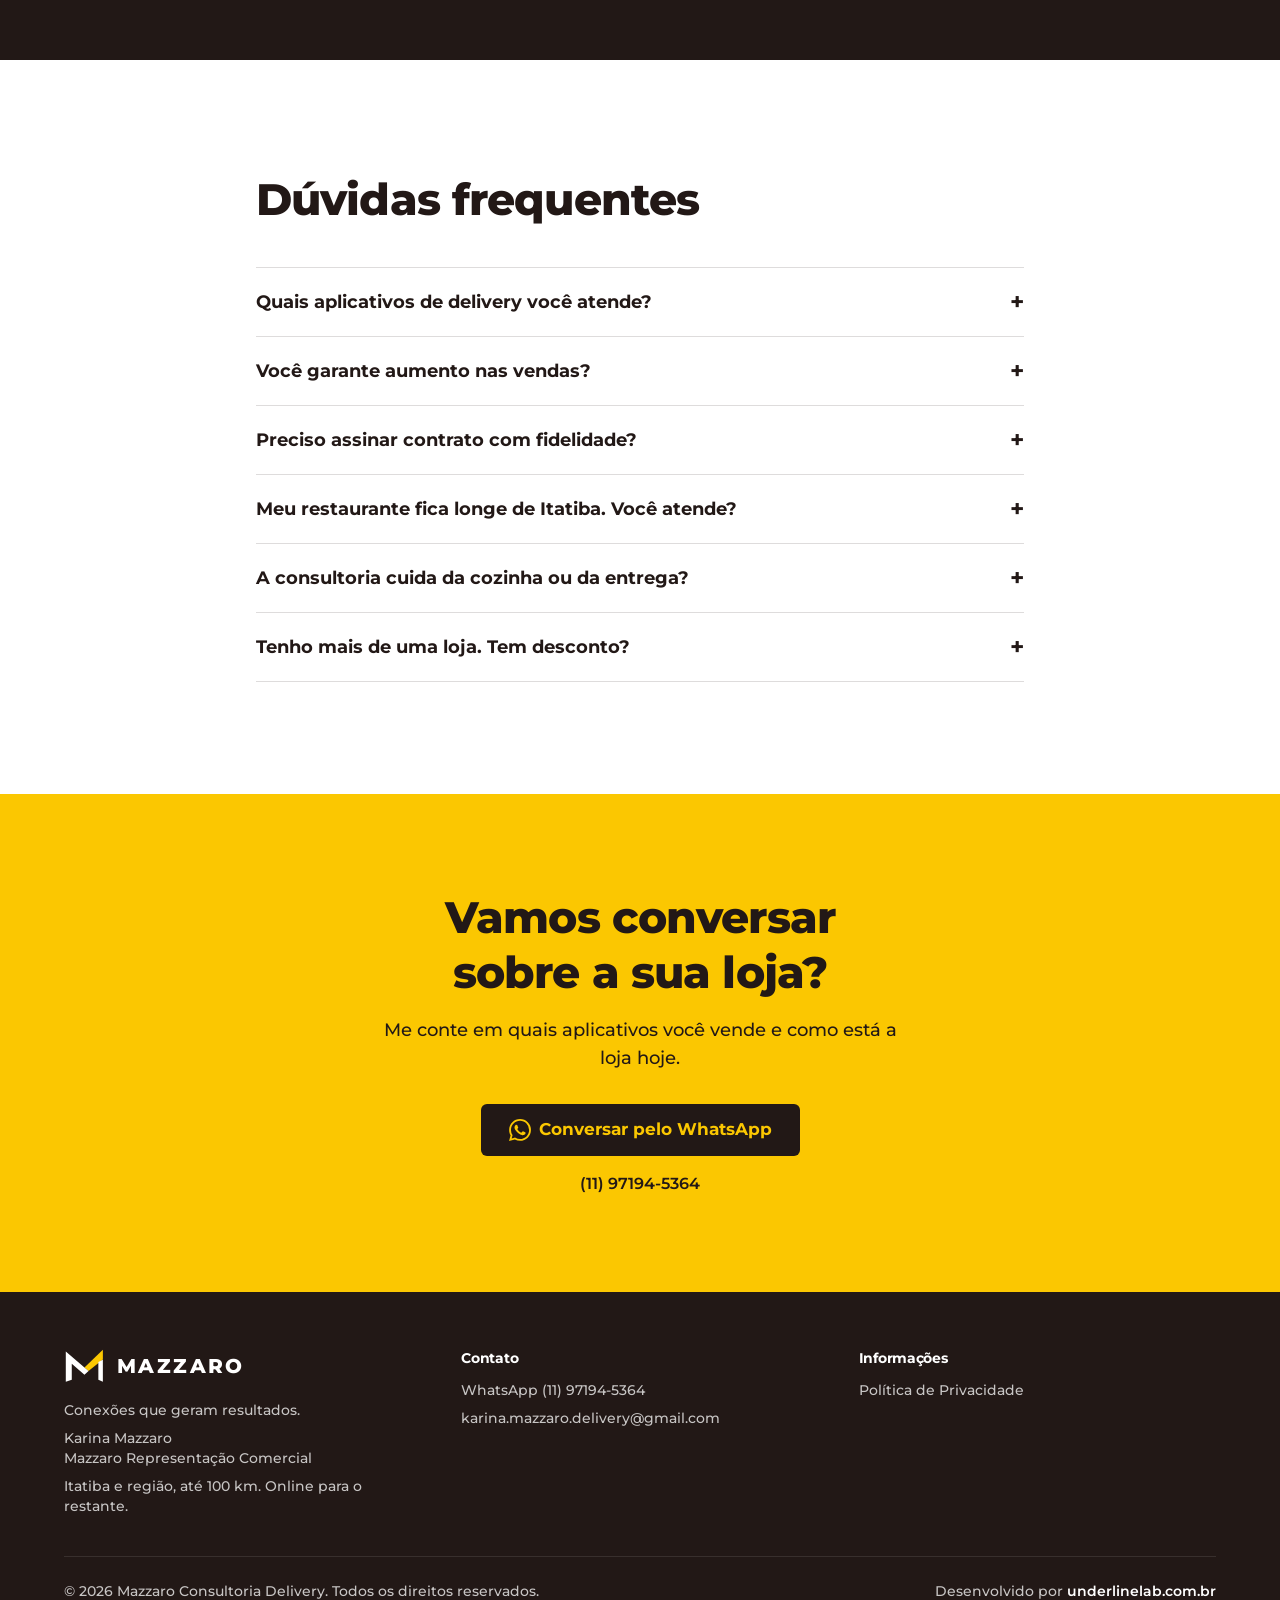
==== commit 42bc1739: "Demo v2: faixa de restaurantes atendidos Co-Authored-By: Claude Opus 5.5 <noreply@anthropic.com>" ====
--- a/index.html
+++ b/index.html
@@ -5,7 +5,7 @@
   <meta name="viewport" content="width=device-width, initial-scale=1">
   <title>Consultoria de delivery para restaurantes | Mazzaro</title>
   <meta name="description" content="Karina Mazzaro, 10 anos de iFood: cardápio, preços, campanhas e indicadores no iFood, 99Food, Rappi e Keeta. Itatiba e região ou online.">
-  <link rel="canonical" href="https://caiquevieira.github.io/karine-consultoria-delivery-demo/">
+  <link rel="canonical" href="https://karinamazzaro.com.br/">
   <meta name="theme-color" content="#221816">
   <!-- DEMO:INICIO -->
   <meta name="robots" content="noindex,nofollow">
@@ -20,8 +20,8 @@
   <meta property="og:site_name" content="Mazzaro Consultoria Delivery">
   <meta property="og:title" content="Consultoria de delivery para restaurantes | Mazzaro">
   <meta property="og:description" content="Karina Mazzaro, 10 anos de iFood: cardápio, preços, campanhas e indicadores no iFood, 99Food, Rappi e Keeta. Itatiba e região ou online.">
-  <meta property="og:url" content="https://caiquevieira.github.io/karine-consultoria-delivery-demo/">
-  <meta property="og:image" content="https://caiquevieira.github.io/karine-consultoria-delivery-demo/assets/img/og-image.jpg">
+  <meta property="og:url" content="https://karinamazzaro.com.br/">
+  <meta property="og:image" content="https://karinamazzaro.com.br/assets/img/og-image.jpg">
   <meta property="og:image:width" content="1200">
   <meta property="og:image:height" content="630">
 
@@ -29,8 +29,8 @@
   <link rel="preconnect" href="https://fonts.gstatic.com" crossorigin>
   <link rel="stylesheet" href="https://fonts.googleapis.com/css2?family=Courier+Prime:wght@400;700&family=Montserrat:wght@500;700;800&display=swap">
 
-  <link rel="stylesheet" href="assets/css/styles.css?v=202611200901">
-  <script src="assets/js/main.js?v=202611200901" defer></script>
+  <link rel="stylesheet" href="assets/css/styles.css?v=202611201412">
+  <script src="assets/js/main.js?v=202611201412" defer></script>
 
   <!-- Consultoria sem endereço físico: ProfessionalService com área de atendimento -->
   <script type="application/ld+json">
@@ -39,9 +39,9 @@
     "@type": "ProfessionalService",
     "name": "Mazzaro Consultoria Delivery",
     "description": "Consultoria de delivery para restaurantes no iFood, 99Food, Rappi e Keeta: cardápio, precificação, campanhas, posicionamento e indicadores.",
-    "url": "https://caiquevieira.github.io/karine-consultoria-delivery-demo/",
-    "image": "https://caiquevieira.github.io/karine-consultoria-delivery-demo/assets/img/og-image.jpg",
-    "logo": "https://caiquevieira.github.io/karine-consultoria-delivery-demo/assets/img/logo.svg",
+    "url": "https://karinamazzaro.com.br/",
+    "image": "https://karinamazzaro.com.br/assets/img/og-image.jpg",
+    "logo": "https://karinamazzaro.com.br/assets/img/logo.svg",
     "telephone": "+5511971945364",
     "email": "karina.mazzaro.delivery@gmail.com",
     "founder": { "@type": "Person", "name": "Karina Mazzaro" },
@@ -158,6 +158,41 @@
       <p class="mt-8 font-bold">Karina Mazzaro</p>
       <p class="text-sm text-texto-suave">Mazzaro Representação Comercial</p>
     </div>
+  </div>
+
+  <!-- Clientes: logos no formato de "avatar de loja" do app.
+       Links do iFood pendentes (briefing.md, seção 4, IFOOD_*). Quando chegarem, envolver cada <img> + nome em
+       <a href="URL" target="_blank" rel="noopener" data-track="ifood-cliente" class="group block">,
+       acrescentar "Ver no iFood →" e o hover (group-hover:-translate-y-1) na imagem. -->
+  <div class="container-lp mt-20 border-t-2 border-dashed border-cafe/15 pt-12 md:mt-28">
+    <h3 class="text-sm font-bold uppercase tracking-[0.14em] text-texto-suave">Alguns restaurantes que atendo</h3>
+    <ul class="mt-8 grid grid-cols-2 gap-x-6 gap-y-10 sm:grid-cols-3 lg:grid-cols-5" role="list">
+      <li>
+        <img src="assets/img/cliente-assacabrasa-600.webp" width="600" height="600" alt="Logo da Assacabrasa" loading="lazy" decoding="async"
+             class="aspect-square w-full max-w-40 rounded-[1.75rem] object-cover shadow-[0_10px_24px_rgb(34_24_22/0.18)]">
+        <p class="mt-4 font-bold">Assacabrasa</p>
+      </li>
+      <li>
+        <img src="assets/img/cliente-rosario-linguicaria-600.webp" width="600" height="600" alt="Logo do Rosário Linguiçaria Restaurante" loading="lazy" decoding="async"
+             class="aspect-square w-full max-w-40 rounded-[1.75rem] object-cover shadow-[0_10px_24px_rgb(34_24_22/0.18)]">
+        <p class="mt-4 font-bold">Rosário Linguiçaria</p>
+      </li>
+      <li>
+        <img src="assets/img/cliente-bar-rosario-600.webp" width="600" height="600" alt="Fachada do Bar Rosário, com o letreiro vermelho" loading="lazy" decoding="async"
+             class="aspect-square w-full max-w-40 rounded-[1.75rem] object-cover shadow-[0_10px_24px_rgb(34_24_22/0.18)]">
+        <p class="mt-4 font-bold">Bar Rosário</p>
+      </li>
+      <li>
+        <img src="assets/img/cliente-gel-lanches-600.webp" width="600" height="600" alt="Logo da Gel Lanches" loading="lazy" decoding="async"
+             class="aspect-square w-full max-w-40 rounded-[1.75rem] object-cover shadow-[0_10px_24px_rgb(34_24_22/0.18)]">
+        <p class="mt-4 font-bold">Gel Lanches</p>
+      </li>
+      <li>
+        <img src="assets/img/cliente-vila-cata-600.webp" width="600" height="600" alt="Logo da Vila Catá" loading="lazy" decoding="async"
+             class="aspect-square w-full max-w-40 rounded-[1.75rem] object-cover shadow-[0_10px_24px_rgb(34_24_22/0.18)]">
+        <p class="mt-4 font-bold">Vila Catá</p>
+      </li>
+    </ul>
   </div>
 </section>
 <!-- /SECTION: sobre -->
--- a/assets/css/styles.css
+++ b/assets/css/styles.css
@@ -1,2 +1,2 @@
 /*! tailwindcss v4.3.3 | MIT License | https://tailwindcss.com */
-@layer properties{@supports (((-webkit-hyphens:none)) and (not (margin-trim:inline))) or ((-moz-orient:inline) and (not (color:rgb(from red r g b)))){*,:before,:after,::backdrop{--tw-rotate-x:initial;--tw-rotate-y:initial;--tw-rotate-z:initial;--tw-skew-x:initial;--tw-skew-y:initial;--tw-space-y-reverse:0;--tw-divide-y-reverse:0;--tw-border-style:solid;--tw-leading:initial;--tw-font-weight:initial;--tw-tracking:initial;--tw-shadow:0 0 #0000;--tw-shadow-color:initial;--tw-shadow-alpha:100%;--tw-inset-shadow:0 0 #0000;--tw-inset-shadow-color:initial;--tw-inset-shadow-alpha:100%;--tw-ring-color:initial;--tw-ring-shadow:0 0 #0000;--tw-inset-ring-color:initial;--tw-inset-ring-shadow:0 0 #0000;--tw-ring-inset:initial;--tw-ring-offset-width:0px;--tw-ring-offset-color:#fff;--tw-ring-offset-shadow:0 0 #0000;--tw-backdrop-blur:initial;--tw-backdrop-brightness:initial;--tw-backdrop-contrast:initial;--tw-backdrop-grayscale:initial;--tw-backdrop-hue-rotate:initial;--tw-backdrop-invert:initial;--tw-backdrop-opacity:initial;--tw-backdrop-saturate:initial;--tw-backdrop-sepia:initial}}}@layer theme{:root,:host{--font-sans:-apple-system, BlinkMacSystemFont, "Segoe UI", Roboto, "Helvetica Neue", "Noto Sans", Arial, sans-serif, "Apple Color Emoji", "Segoe UI Emoji", "Segoe UI Symbol", "Noto Color Emoji";--font-mono:ui-monospace, SFMono-Regular, Menlo, Monaco, Consolas, "Liberation Mono", "Courier New", monospace;--color-white:#fff;--spacing:.25rem;--container-sm:24rem;--container-md:28rem;--container-xl:36rem;--container-2xl:42rem;--container-3xl:48rem;--text-xs:.75rem;--text-xs--line-height:calc(1 / .75);--text-sm:.875rem;--text-sm--line-height:calc(1.25 / .875);--text-base:1rem;--text-base--line-height:calc(1.5 / 1);--text-lg:1.125rem;--text-lg--line-height:calc(1.75 / 1.125);--text-xl:1.25rem;--text-xl--line-height:calc(1.75 / 1.25);--text-2xl:1.5rem;--text-2xl--line-height:calc(2 / 1.5);--text-3xl:1.875rem;--text-3xl--line-height:calc(2.25 / 1.875);--text-4xl:2.25rem;--text-4xl--line-height:calc(2.5 / 2.25);--text-5xl:3rem;--text-5xl--line-height:1;--font-weight-medium:500;--font-weight-semibold:600;--font-weight-bold:700;--font-weight-extrabold:800;--leading-tight:1.25;--leading-snug:1.375;--leading-relaxed:1.625;--radius-sm:.25rem;--radius-lg:.5rem;--radius-xl:.75rem;--radius-2xl:1rem;--default-font-family:var(--font-sans);--default-mono-font-family:var(--font-mono);--color-cafe:#221816;--color-cafe-claro:#3a2c28;--color-amarelo:#fbc701;--color-amarelo-escuro:#e3b300;--color-vermelho:#e31e24;--color-papel:#f4f4ef;--color-grafite:#5b5f66;--color-marca:#221816;--color-fundo:#fff;--color-superficie:#f4f4ef;--color-texto:#221816;--color-texto-suave:#5b5f66;--font-titulo:"Montserrat", ui-sans-serif, system-ui, sans-serif;--font-corpo:"Montserrat", ui-sans-serif, system-ui, sans-serif;--font-cupom:"Courier Prime", "Courier New", monospace;--radius-marca:.375rem}}@layer base{*,:after,:before,::backdrop{box-sizing:border-box;border:0 solid;margin:0;padding:0}::file-selector-button{box-sizing:border-box;border:0 solid;margin:0;padding:0}html,:host{-webkit-text-size-adjust:100%;tab-size:4;line-height:1.5;font-family:var(--default-font-family,-apple-system, BlinkMacSystemFont, "Segoe UI", Roboto, "Helvetica Neue", "Noto Sans", Arial, sans-serif, "Apple Color Emoji", "Segoe UI Emoji", "Segoe UI Symbol", "Noto Color Emoji");font-feature-settings:var(--default-font-feature-settings,normal);font-variation-settings:var(--default-font-variation-settings,normal);-webkit-tap-highlight-color:transparent}hr{height:0;color:inherit;border-top-width:1px}abbr:where([title]){-webkit-text-decoration:underline dotted;text-decoration:underline dotted}h1,h2,h3,h4,h5,h6{font-size:inherit;font-weight:inherit}a{color:inherit;-webkit-text-decoration:inherit;-webkit-text-decoration:inherit;-webkit-text-decoration:inherit;text-decoration:inherit}b,strong{font-weight:bolder}code,kbd,samp,pre{font-family:var(--default-mono-font-family,ui-monospace, SFMono-Regular, Menlo, Monaco, Consolas, "Liberation Mono", "Courier New", monospace);font-feature-settings:var(--default-mono-font-feature-settings,normal);font-variation-settings:var(--default-mono-font-variation-settings,normal);font-size:1em}small{font-size:80%}sub,sup{vertical-align:baseline;font-size:75%;line-height:0;position:relative}sub{bottom:-.25em}sup{top:-.5em}table{text-indent:0;border-color:inherit;border-collapse:collapse}:-moz-focusring:where(:not(iframe)){outline:auto}progress{vertical-align:baseline}summary{display:list-item}ol,ul,menu{list-style:none}img,svg,video,canvas,audio,iframe,embed,object{vertical-align:middle;display:block}img,video{max-width:100%;height:auto}button,input,select,optgroup,textarea{font:inherit;font-feature-settings:inherit;font-variation-settings:inherit;letter-spacing:inherit;color:inherit;opacity:1;background-color:#0000;border-radius:0}::file-selector-button{font:inherit;font-feature-settings:inherit;font-variation-settings:inherit;letter-spacing:inherit;color:inherit;opacity:1;background-color:#0000;border-radius:0}:where(select:is([multiple],[size])) optgroup{font-weight:bolder}:where(select:is([multiple],[size])) optgroup option{padding-inline-start:20px}::file-selector-button{margin-inline-end:4px}::placeholder{opacity:1}@supports (not ((-webkit-appearance:-apple-pay-button))) or (contain-intrinsic-size:1px){::placeholder{color:currentColor}@supports (color:color-mix(in lab, red, red)){::placeholder{color:color-mix(in oklab, currentcolor 50%, transparent)}}}textarea{resize:vertical}::-webkit-search-decoration{-webkit-appearance:none}::-webkit-date-and-time-value{min-height:1lh;text-align:inherit}::-webkit-datetime-edit{display:inline-flex}::-webkit-datetime-edit-fields-wrapper{padding:0}::-webkit-datetime-edit{padding-block:0}::-webkit-datetime-edit-year-field{padding-block:0}::-webkit-datetime-edit-month-field{padding-block:0}::-webkit-datetime-edit-day-field{padding-block:0}::-webkit-datetime-edit-hour-field{padding-block:0}::-webkit-datetime-edit-minute-field{padding-block:0}::-webkit-datetime-edit-second-field{padding-block:0}::-webkit-datetime-edit-millisecond-field{padding-block:0}::-webkit-datetime-edit-meridiem-field{padding-block:0}::-webkit-calendar-picker-indicator{line-height:1}:-moz-ui-invalid{box-shadow:none}button,input:where([type=button],[type=reset],[type=submit]){appearance:button}::file-selector-button{appearance:button}::-webkit-inner-spin-button{height:auto}::-webkit-outer-spin-button{height:auto}[hidden]:where(:not([hidden=until-found])){display:none!important}html{scroll-behavior:smooth}body{font-weight:500}h1,h2,h3{letter-spacing:-.02em;text-wrap:balance}[id]{scroll-margin-top:5.5rem}:focus-visible{outline:3px solid var(--color-amarelo);outline-offset:3px}@media (prefers-reduced-motion:reduce){html{scroll-behavior:auto}*,:before,:after{transition-duration:.01ms!important;animation-duration:.01ms!important}}}@layer components{.container-lp{width:min(100% - 2rem,72rem);margin-inline:auto}.btn{border-radius:var(--radius-marca);justify-content:center;align-items:center;gap:.5rem;min-height:2.75rem;padding:.625rem 1.25rem;font-weight:700;line-height:1.2;text-decoration:none;transition:background-color .15s,color .15s,border-color .15s;display:inline-flex}.btn-lg{min-height:3.25rem;padding:.875rem 1.75rem;font-size:1.0625rem}.btn-marca{background:var(--color-cafe);color:var(--color-amarelo)}.btn-marca:hover{background:#000}.btn-whatsapp{background:var(--color-amarelo);color:var(--color-cafe)}.btn-whatsapp:hover{background:var(--color-amarelo-escuro)}.btn-contorno{color:var(--color-cafe);border:2px solid}.btn-contorno:hover{background:var(--color-superficie)}.btn-contorno-claro{color:#fff;border:2px solid #ffffff80}.btn-contorno-claro:hover{border-color:#fff}.btn-claro{color:var(--color-cafe);background:#fff}.btn-claro:hover{background:var(--color-superficie)}.icone-btn{border-radius:9999px;justify-content:center;align-items:center;width:2.75rem;height:2.75rem;display:inline-flex}.impressora{padding-top:.75rem;position:relative}.impressora:before{content:"";z-index:2;inset-inline:-.75rem;background:#0d0907;border-radius:.5rem;height:.875rem;position:absolute;top:0;box-shadow:inset 0 -3px #ffffff0f}.comanda{background:var(--color-papel);color:var(--color-cafe);font-family:var(--font-cupom);--dente:.6rem;-webkit-mask:linear-gradient(#000 0 0) top / 100% calc(100% - var(--dente)) no-repeat, conic-gradient(from -45deg at bottom, #0000, #000 1deg 89deg, #0000 90deg) bottom / calc(var(--dente) * 2) var(--dente) repeat-x;-webkit-mask:linear-gradient(#000 0 0) top / 100% calc(100% - var(--dente)) no-repeat, conic-gradient(from -45deg at bottom, #0000, #000 1deg 89deg, #0000 90deg) bottom / calc(var(--dente) * 2) var(--dente) repeat-x;-webkit-mask:linear-gradient(#000 0 0) top / 100% calc(100% - var(--dente)) no-repeat, conic-gradient(from -45deg at bottom, #0000, #000 1deg 89deg, #0000 90deg) bottom / calc(var(--dente) * 2) var(--dente) repeat-x;mask:linear-gradient(#000 0 0) top / 100% calc(100% - var(--dente)) no-repeat, conic-gradient(from -45deg at bottom, #0000, #000 1deg 89deg, #0000 90deg) bottom / calc(var(--dente) * 2) var(--dente) repeat-x;padding:1.75rem 1.5rem 2.25rem;font-size:.9375rem;line-height:1.5;animation:1.6s steps(14,end) .3s both imprimir;position:relative}@keyframes imprimir{0%{clip-path:inset(0 0 100%);transform:translateY(-2.5rem)}to{clip-path:inset(0);transform:translateY(0)}}.comanda-linha{align-items:baseline;gap:.5rem;display:flex}.comanda-linha>.pontos{border-bottom:2px dotted #22181673;flex:1;transform:translateY(-.3em)}.comanda-corte{border-top:2px dashed #22181680;margin-block:.875rem}.carimbo{background:var(--color-vermelho);color:#fff;font-family:var(--font-titulo);letter-spacing:.02em;border-radius:.25rem;padding:.35rem .75rem;font-size:1rem;font-weight:800;animation:.35s cubic-bezier(.3,1.6,.6,1) 2s both carimbar;position:absolute;bottom:1.75rem;right:1.25rem;transform:rotate(-9deg)}@keyframes carimbar{0%{opacity:0;transform:rotate(-9deg)scale(1.6)}to{opacity:1;transform:rotate(-9deg)scale(1)}}.plano{background:#fff;border:1px solid #22181624;border-radius:.75rem;flex-direction:column;display:flex;overflow:hidden}.plano-topo{color:#fff;padding:1.25rem 1.5rem}.plano li:before{content:"";background:var(--color-amarelo);border-radius:9999px;flex-shrink:0;width:.5rem;height:.5rem;margin-top:.5rem}.faq-item summary{cursor:pointer;justify-content:space-between;align-items:center;gap:1rem;list-style:none;display:flex}.faq-item summary::-webkit-details-marker{display:none}.faq-item summary:after{content:"+";flex-shrink:0;font-size:1.5rem;line-height:1;transition:transform .2s}.faq-item[open] summary:after{transform:rotate(45deg)}.wa-flutuante{right:1rem;bottom:calc(1rem + env(safe-area-inset-bottom));z-index:50;background:var(--color-amarelo);width:3.5rem;height:3.5rem;color:var(--color-cafe);border-radius:9999px;justify-content:center;align-items:center;display:inline-flex;position:fixed;box-shadow:0 6px 20px #0000004d}.wa-flutuante:hover{background:var(--color-amarelo-escuro)}.consentimento{z-index:60;padding:1rem 0 calc(1rem + env(safe-area-inset-bottom));background:var(--color-fundo);inset-inline:0;border-top:1px solid #0000001f;position:fixed;bottom:0;box-shadow:0 -8px 24px #00000014}body.consentimento-aberto .wa-flutuante{display:none}}@layer utilities{.sr-only{clip-path:inset(50%);white-space:nowrap;border-width:0;width:1px;height:1px;margin:-1px;padding:0;position:absolute;overflow:hidden}.absolute{position:absolute}.relative{position:relative}.sticky{position:sticky}.-top-4{top:calc(var(--spacing) * -4)}.top-0{top:0}.-right-4{right:calc(var(--spacing) * -4)}.-bottom-5{bottom:calc(var(--spacing) * -5)}.-left-4{left:calc(var(--spacing) * -4)}.z-40{z-index:40}.-mx-4{margin-inline:calc(var(--spacing) * -4)}.mx-auto{margin-inline:auto}.-mt-4{margin-top:calc(var(--spacing) * -4)}.mt-1{margin-top:var(--spacing)}.mt-2{margin-top:calc(var(--spacing) * 2)}.mt-3{margin-top:calc(var(--spacing) * 3)}.mt-4{margin-top:calc(var(--spacing) * 4)}.mt-5{margin-top:calc(var(--spacing) * 5)}.mt-6{margin-top:calc(var(--spacing) * 6)}.mt-7{margin-top:calc(var(--spacing) * 7)}.mt-8{margin-top:calc(var(--spacing) * 8)}.mt-9{margin-top:calc(var(--spacing) * 9)}.mt-10{margin-top:calc(var(--spacing) * 10)}.mt-12{margin-top:calc(var(--spacing) * 12)}.mt-14{margin-top:calc(var(--spacing) * 14)}.mt-16{margin-top:calc(var(--spacing) * 16)}.mb-4{margin-bottom:calc(var(--spacing) * 4)}.ml-auto{margin-left:auto}.block{display:block}.flex{display:flex}.grid{display:grid}.hidden{display:none}.inline-block{display:inline-block}.aspect-square{aspect-ratio:1}.size-9{width:calc(var(--spacing) * 9);height:calc(var(--spacing) * 9)}.size-11{width:calc(var(--spacing) * 11);height:calc(var(--spacing) * 11)}.size-14{width:calc(var(--spacing) * 14);height:calc(var(--spacing) * 14)}.size-20{width:calc(var(--spacing) * 20);height:calc(var(--spacing) * 20)}.size-full{width:100%;height:100%}.h-8{height:calc(var(--spacing) * 8)}.h-9{height:calc(var(--spacing) * 9)}.h-10{height:calc(var(--spacing) * 10)}.h-16{height:calc(var(--spacing) * 16)}.min-h-svh{min-height:100svh}.w-12{width:calc(var(--spacing) * 12)}.w-auto{width:auto}.w-fit{width:fit-content}.w-full{width:100%}.max-w-2xl{max-width:var(--container-2xl)}.max-w-3xl{max-width:var(--container-3xl)}.max-w-\[19rem\]{max-width:19rem}.max-w-\[20rem\]{max-width:20rem}.max-w-\[22rem\]{max-width:22rem}.max-w-\[34rem\]{max-width:34rem}.max-w-\[36rem\]{max-width:36rem}.max-w-\[44rem\]{max-width:44rem}.max-w-\[80\%\]{max-width:80%}.max-w-\[85\%\]{max-width:85%}.max-w-md{max-width:var(--container-md)}.max-w-prose{max-width:65ch}.max-w-xl{max-width:var(--container-xl)}.shrink-0{flex-shrink:0}.grow{flex-grow:1}.rotate-\[-1\.5deg\]{rotate:-1.5deg}.rotate-\[1\.5deg\]{rotate:1.5deg}.transform{transform:var(--tw-rotate-x,) var(--tw-rotate-y,) var(--tw-rotate-z,) var(--tw-skew-x,) var(--tw-skew-y,)}.flex-col{flex-direction:column}.flex-wrap{flex-wrap:wrap}.items-center{align-items:center}.items-start{align-items:flex-start}.justify-between{justify-content:space-between}.justify-center{justify-content:center}.gap-2{gap:calc(var(--spacing) * 2)}.gap-3{gap:calc(var(--spacing) * 3)}.gap-4{gap:calc(var(--spacing) * 4)}.gap-5{gap:calc(var(--spacing) * 5)}.gap-6{gap:calc(var(--spacing) * 6)}.gap-8{gap:calc(var(--spacing) * 8)}.gap-10{gap:calc(var(--spacing) * 10)}.gap-12{gap:calc(var(--spacing) * 12)}.gap-14{gap:calc(var(--spacing) * 14)}:where(.space-y-1>:not(:last-child)){--tw-space-y-reverse:0;margin-block-start:calc(var(--spacing) * var(--tw-space-y-reverse));margin-block-end:calc(var(--spacing) * calc(1 - var(--tw-space-y-reverse)))}:where(.space-y-2>:not(:last-child)){--tw-space-y-reverse:0;margin-block-start:calc(calc(var(--spacing) * 2) * var(--tw-space-y-reverse));margin-block-end:calc(calc(var(--spacing) * 2) * calc(1 - var(--tw-space-y-reverse)))}:where(.space-y-2\.5>:not(:last-child)){--tw-space-y-reverse:0;margin-block-start:calc(calc(var(--spacing) * 2.5) * var(--tw-space-y-reverse));margin-block-end:calc(calc(var(--spacing) * 2.5) * calc(1 - var(--tw-space-y-reverse)))}:where(.space-y-4>:not(:last-child)){--tw-space-y-reverse:0;margin-block-start:calc(calc(var(--spacing) * 4) * var(--tw-space-y-reverse));margin-block-end:calc(calc(var(--spacing) * 4) * calc(1 - var(--tw-space-y-reverse)))}:where(.space-y-6>:not(:last-child)){--tw-space-y-reverse:0;margin-block-start:calc(calc(var(--spacing) * 6) * var(--tw-space-y-reverse));margin-block-end:calc(calc(var(--spacing) * 6) * calc(1 - var(--tw-space-y-reverse)))}:where(.space-y-8>:not(:last-child)){--tw-space-y-reverse:0;margin-block-start:calc(calc(var(--spacing) * 8) * var(--tw-space-y-reverse));margin-block-end:calc(calc(var(--spacing) * 8) * calc(1 - var(--tw-space-y-reverse)))}.gap-x-6{column-gap:calc(var(--spacing) * 6)}.gap-x-16{column-gap:calc(var(--spacing) * 16)}.gap-y-4{row-gap:calc(var(--spacing) * 4)}.gap-y-10{row-gap:calc(var(--spacing) * 10)}:where(.divide-y>:not(:last-child)){--tw-divide-y-reverse:0;border-bottom-style:var(--tw-border-style);border-top-style:var(--tw-border-style);border-top-width:calc(1px * var(--tw-divide-y-reverse));border-bottom-width:calc(1px * calc(1 - var(--tw-divide-y-reverse)))}:where(.divide-cafe\/10>:not(:last-child)){border-color:#2218161a}@supports (color:color-mix(in lab, red, red)){:where(.divide-cafe\/10>:not(:last-child)){border-color:color-mix(in oklab, var(--color-cafe) 10%, transparent)}}:where(.divide-cafe\/15>:not(:last-child)){border-color:#22181626}@supports (color:color-mix(in lab, red, red)){:where(.divide-cafe\/15>:not(:last-child)){border-color:color-mix(in oklab, var(--color-cafe) 15%, transparent)}}.overflow-hidden{overflow:hidden}.rounded-2xl{border-radius:var(--radius-2xl)}.rounded-\[1\.75rem\]{border-radius:1.75rem}.rounded-\[2rem\]{border-radius:2rem}.rounded-full{border-radius:3.40282e38px}.rounded-lg{border-radius:var(--radius-lg)}.rounded-xl{border-radius:var(--radius-xl)}.rounded-t-\[1\.75rem\]{border-top-left-radius:1.75rem;border-top-right-radius:1.75rem}.rounded-tl-sm{border-top-left-radius:var(--radius-sm)}.rounded-tr-sm{border-top-right-radius:var(--radius-sm)}.border-2{border-style:var(--tw-border-style);border-width:2px}.border-y{border-block-style:var(--tw-border-style);border-block-width:1px}.border-t{border-top-style:var(--tw-border-style);border-top-width:1px}.border-b{border-bottom-style:var(--tw-border-style);border-bottom-width:1px}.border-b-2{border-bottom-style:var(--tw-border-style);border-bottom-width:2px}.border-l-4{border-left-style:var(--tw-border-style);border-left-width:4px}.border-dashed{--tw-border-style:dashed;border-style:dashed}.border-amarelo{border-color:var(--color-amarelo)}.border-cafe{border-color:var(--color-cafe)}.border-cafe\/10{border-color:#2218161a}@supports (color:color-mix(in lab, red, red)){.border-cafe\/10{border-color:color-mix(in oklab, var(--color-cafe) 10%, transparent)}}.border-cafe\/15{border-color:#22181626}@supports (color:color-mix(in lab, red, red)){.border-cafe\/15{border-color:color-mix(in oklab, var(--color-cafe) 15%, transparent)}}.border-cafe\/50{border-color:#22181680}@supports (color:color-mix(in lab, red, red)){.border-cafe\/50{border-color:color-mix(in oklab, var(--color-cafe) 50%, transparent)}}.border-grafite{border-color:var(--color-grafite)}.border-texto\/10{border-color:#2218161a}@supports (color:color-mix(in lab, red, red)){.border-texto\/10{border-color:color-mix(in oklab, var(--color-texto) 10%, transparent)}}.border-white\/10{border-color:#ffffff1a}@supports (color:color-mix(in lab, red, red)){.border-white\/10{border-color:color-mix(in oklab, var(--color-white) 10%, transparent)}}.bg-\[\#d9fdd3\]{background-color:#d9fdd3}.bg-\[\#efe9df\]{background-color:#efe9df}.bg-amarelo{background-color:var(--color-amarelo)}.bg-cafe{background-color:var(--color-cafe)}.bg-cafe-claro{background-color:var(--color-cafe-claro)}.bg-cafe\/95{background-color:#221816f2}@supports (color:color-mix(in lab, red, red)){.bg-cafe\/95{background-color:color-mix(in oklab, var(--color-cafe) 95%, transparent)}}.bg-fundo{background-color:var(--color-fundo)}.bg-grafite{background-color:var(--color-grafite)}.bg-papel{background-color:var(--color-papel)}.bg-superficie{background-color:var(--color-superficie)}.bg-white{background-color:var(--color-white)}.bg-white\/10{background-color:#ffffff1a}@supports (color:color-mix(in lab, red, red)){.bg-white\/10{background-color:color-mix(in oklab, var(--color-white) 10%, transparent)}}.object-cover{object-fit:cover}.p-4{padding:calc(var(--spacing) * 4)}.p-6{padding:calc(var(--spacing) * 6)}.px-3{padding-inline:calc(var(--spacing) * 3)}.px-4{padding-inline:calc(var(--spacing) * 4)}.py-2{padding-block:calc(var(--spacing) * 2)}.py-3{padding-block:calc(var(--spacing) * 3)}.py-5{padding-block:calc(var(--spacing) * 5)}.py-6{padding-block:calc(var(--spacing) * 6)}.py-12{padding-block:calc(var(--spacing) * 12)}.py-16{padding-block:calc(var(--spacing) * 16)}.py-20{padding-block:calc(var(--spacing) * 20)}.pt-1{padding-top:var(--spacing)}.pt-4{padding-top:calc(var(--spacing) * 4)}.pt-6{padding-top:calc(var(--spacing) * 6)}.pt-12{padding-top:calc(var(--spacing) * 12)}.pt-14{padding-top:calc(var(--spacing) * 14)}.pb-20{padding-bottom:calc(var(--spacing) * 20)}.pb-28{padding-bottom:calc(var(--spacing) * 28)}.pl-5{padding-left:calc(var(--spacing) * 5)}.text-center{text-align:center}.text-left{text-align:left}.text-right{text-align:right}.font-corpo{font-family:var(--font-corpo)}.font-cupom{font-family:var(--font-cupom)}.font-titulo{font-family:var(--font-titulo)}.text-2xl{font-size:var(--text-2xl);line-height:var(--tw-leading,var(--text-2xl--line-height))}.text-3xl{font-size:var(--text-3xl);line-height:var(--tw-leading,var(--text-3xl--line-height))}.text-base{font-size:var(--text-base);line-height:var(--tw-leading,var(--text-base--line-height))}.text-lg{font-size:var(--text-lg);line-height:var(--tw-leading,var(--text-lg--line-height))}.text-sm{font-size:var(--text-sm);line-height:var(--tw-leading,var(--text-sm--line-height))}.text-xl{font-size:var(--text-xl);line-height:var(--tw-leading,var(--text-xl--line-height))}.text-xs{font-size:var(--text-xs);line-height:var(--tw-leading,var(--text-xs--line-height))}.text-\[0\.6875rem\]{font-size:.6875rem}.text-\[0\.9375rem\]{font-size:.9375rem}.text-\[2\.5rem\]{font-size:2.5rem}.leading-\[1\.05\]{--tw-leading:1.05;line-height:1.05}.leading-none{--tw-leading:1;line-height:1}.leading-relaxed{--tw-leading:var(--leading-relaxed);line-height:var(--leading-relaxed)}.leading-snug{--tw-leading:var(--leading-snug);line-height:var(--leading-snug)}.leading-tight{--tw-leading:var(--leading-tight);line-height:var(--leading-tight)}.font-bold{--tw-font-weight:var(--font-weight-bold);font-weight:var(--font-weight-bold)}.font-extrabold{--tw-font-weight:var(--font-weight-extrabold);font-weight:var(--font-weight-extrabold)}.font-medium{--tw-font-weight:var(--font-weight-medium);font-weight:var(--font-weight-medium)}.font-semibold{--tw-font-weight:var(--font-weight-semibold);font-weight:var(--font-weight-semibold)}.tracking-\[0\.12em\]{--tw-tracking:.12em;letter-spacing:.12em}.break-all{word-break:break-all}.text-amarelo{color:var(--color-amarelo)}.text-cafe{color:var(--color-cafe)}.text-marca{color:var(--color-marca)}.text-texto{color:var(--color-texto)}.text-texto-suave{color:var(--color-texto-suave)}.text-white{color:var(--color-white)}.text-white\/65{color:#ffffffa6}@supports (color:color-mix(in lab, red, red)){.text-white\/65{color:color-mix(in oklab, var(--color-white) 65%, transparent)}}.text-white\/70{color:#ffffffb3}@supports (color:color-mix(in lab, red, red)){.text-white\/70{color:color-mix(in oklab, var(--color-white) 70%, transparent)}}.text-white\/75{color:#ffffffbf}@supports (color:color-mix(in lab, red, red)){.text-white\/75{color:color-mix(in oklab, var(--color-white) 75%, transparent)}}.text-white\/80{color:#fffc}@supports (color:color-mix(in lab, red, red)){.text-white\/80{color:color-mix(in oklab, var(--color-white) 80%, transparent)}}.text-white\/85{color:#ffffffd9}@supports (color:color-mix(in lab, red, red)){.text-white\/85{color:color-mix(in oklab, var(--color-white) 85%, transparent)}}.underline{text-decoration-line:underline}.decoration-amarelo{-webkit-text-decoration-color:var(--color-amarelo);-webkit-text-decoration-color:var(--color-amarelo);text-decoration-color:var(--color-amarelo)}.decoration-2{text-decoration-thickness:2px}.decoration-\[3px\]{text-decoration-thickness:3px}.underline-offset-4{text-underline-offset:4px}.underline-offset-\[6px\]{text-underline-offset:6px}.antialiased{-webkit-font-smoothing:antialiased;-moz-osx-font-smoothing:grayscale}.shadow-\[0_12px_24px_rgb\(0_0_0\/0\.25\)\]{--tw-shadow:0 12px 24px var(--tw-shadow-color,#00000040);box-shadow:var(--tw-inset-shadow), var(--tw-inset-ring-shadow), var(--tw-ring-offset-shadow), var(--tw-ring-shadow), var(--tw-shadow)}.shadow-\[0_24px_48px_rgb\(0_0_0\/0\.45\)\]{--tw-shadow:0 24px 48px var(--tw-shadow-color,#00000073);box-shadow:var(--tw-inset-shadow), var(--tw-inset-ring-shadow), var(--tw-ring-offset-shadow), var(--tw-ring-shadow), var(--tw-shadow)}.shadow-md{--tw-shadow:0 4px 6px -1px var(--tw-shadow-color,#0000001a), 0 2px 4px -2px var(--tw-shadow-color,#0000001a);box-shadow:var(--tw-inset-shadow), var(--tw-inset-ring-shadow), var(--tw-ring-offset-shadow), var(--tw-ring-shadow), var(--tw-shadow)}.backdrop-blur{--tw-backdrop-blur:blur(8px);-webkit-backdrop-filter:var(--tw-backdrop-blur,) var(--tw-backdrop-brightness,) var(--tw-backdrop-contrast,) var(--tw-backdrop-grayscale,) var(--tw-backdrop-hue-rotate,) var(--tw-backdrop-invert,) var(--tw-backdrop-opacity,) var(--tw-backdrop-saturate,) var(--tw-backdrop-sepia,);backdrop-filter:var(--tw-backdrop-blur,) var(--tw-backdrop-brightness,) var(--tw-backdrop-contrast,) var(--tw-backdrop-grayscale,) var(--tw-backdrop-hue-rotate,) var(--tw-backdrop-invert,) var(--tw-backdrop-opacity,) var(--tw-backdrop-saturate,) var(--tw-backdrop-sepia,)}@media (hover:hover){.hover\:text-amarelo:hover{color:var(--color-amarelo)}.hover\:decoration-cafe:hover{-webkit-text-decoration-color:var(--color-cafe);-webkit-text-decoration-color:var(--color-cafe);text-decoration-color:var(--color-cafe)}}.focus\:not-sr-only:focus{clip-path:none;white-space:normal;width:auto;height:auto;margin:0;padding:0;position:static;overflow:visible}.focus\:fixed:focus{position:fixed}.focus\:top-2:focus{top:calc(var(--spacing) * 2)}.focus\:left-2:focus{left:calc(var(--spacing) * 2)}.focus\:z-\[70\]:focus{z-index:70}.focus\:rounded-marca:focus{border-radius:var(--radius-marca)}.focus\:bg-fundo:focus{background-color:var(--color-fundo)}.focus\:px-4:focus{padding-inline:calc(var(--spacing) * 4)}.focus\:py-2:focus{padding-block:calc(var(--spacing) * 2)}@media (min-width:40rem){.sm\:inline{display:inline}.sm\:size-24{width:calc(var(--spacing) * 24);height:calc(var(--spacing) * 24)}.sm\:w-14{width:calc(var(--spacing) * 14)}.sm\:max-w-sm{max-width:var(--container-sm)}.sm\:grid-cols-2{grid-template-columns:repeat(2,minmax(0,1fr))}.sm\:text-5xl{font-size:var(--text-5xl);line-height:var(--tw-leading,var(--text-5xl--line-height))}}@media (min-width:48rem){.md\:h-9{height:calc(var(--spacing) * 9)}.md\:h-20{height:calc(var(--spacing) * 20)}.md\:grid-cols-2{grid-template-columns:repeat(2,minmax(0,1fr))}.md\:grid-cols-3{grid-template-columns:repeat(3,minmax(0,1fr))}.md\:flex-row{flex-direction:row}.md\:items-center{align-items:center}.md\:justify-between{justify-content:space-between}.md\:py-16{padding-block:calc(var(--spacing) * 16)}.md\:py-24{padding-block:calc(var(--spacing) * 24)}.md\:py-28{padding-block:calc(var(--spacing) * 28)}.md\:pt-20{padding-top:calc(var(--spacing) * 20)}.md\:pb-10{padding-bottom:calc(var(--spacing) * 10)}.md\:pb-28{padding-bottom:calc(var(--spacing) * 28)}.md\:text-4xl{font-size:var(--text-4xl);line-height:var(--tw-leading,var(--text-4xl--line-height))}.md\:text-xl{font-size:var(--text-xl);line-height:var(--tw-leading,var(--text-xl--line-height))}.md\:text-xs{font-size:var(--text-xs);line-height:var(--tw-leading,var(--text-xs--line-height))}.md\:text-\[2\.75rem\]{font-size:2.75rem}}@media (min-width:64rem){.lg\:mr-0{margin-right:0}.lg\:block{display:block}.lg\:grid-cols-2{grid-template-columns:repeat(2,minmax(0,1fr))}.lg\:grid-cols-3{grid-template-columns:repeat(3,minmax(0,1fr))}.lg\:grid-cols-\[0\.9fr_1\.1fr\]{grid-template-columns:.9fr 1.1fr}.lg\:grid-cols-\[1\.1fr_0\.9fr\]{grid-template-columns:1.1fr .9fr}.lg\:grid-cols-\[1\.15fr_1fr\]{grid-template-columns:1.15fr 1fr}.lg\:grid-cols-\[1fr_1\.4fr\]{grid-template-columns:1fr 1.4fr}.lg\:items-center{align-items:center}.lg\:items-start{align-items:flex-start}.lg\:gap-16{gap:calc(var(--spacing) * 16)}.lg\:gap-20{gap:calc(var(--spacing) * 20)}.lg\:text-\[4rem\]{font-size:4rem}}.\[\&_h2\]\:text-xl h2{font-size:var(--text-xl);line-height:var(--tw-leading,var(--text-xl--line-height))}.\[\&_h2\]\:font-semibold h2{--tw-font-weight:var(--font-weight-semibold);font-weight:var(--font-weight-semibold)}.\[\&_p\]\:mt-3 p,.\[\&_ul\]\:mt-3 ul{margin-top:calc(var(--spacing) * 3)}.\[\&_ul\]\:list-disc ul{list-style-type:disc}.\[\&_ul\]\:pl-6 ul{padding-left:calc(var(--spacing) * 6)}.\[\&\>li\]\:flex>li{display:flex}.\[\&\>li\]\:gap-3>li{gap:calc(var(--spacing) * 3)}}@property --tw-rotate-x{syntax:"*";inherits:false}@property --tw-rotate-y{syntax:"*";inherits:false}@property --tw-rotate-z{syntax:"*";inherits:false}@property --tw-skew-x{syntax:"*";inherits:false}@property --tw-skew-y{syntax:"*";inherits:false}@property --tw-space-y-reverse{syntax:"*";inherits:false;initial-value:0}@property --tw-divide-y-reverse{syntax:"*";inherits:false;initial-value:0}@property --tw-border-style{syntax:"*";inherits:false;initial-value:solid}@property --tw-leading{syntax:"*";inherits:false}@property --tw-font-weight{syntax:"*";inherits:false}@property --tw-tracking{syntax:"*";inherits:false}@property --tw-shadow{syntax:"*";inherits:false;initial-value:0 0 #0000}@property --tw-shadow-color{syntax:"*";inherits:false}@property --tw-shadow-alpha{syntax:"<percentage>";inherits:false;initial-value:100%}@property --tw-inset-shadow{syntax:"*";inherits:false;initial-value:0 0 #0000}@property --tw-inset-shadow-color{syntax:"*";inherits:false}@property --tw-inset-shadow-alpha{syntax:"<percentage>";inherits:false;initial-value:100%}@property --tw-ring-color{syntax:"*";inherits:false}@property --tw-ring-shadow{syntax:"*";inherits:false;initial-value:0 0 #0000}@property --tw-inset-ring-color{syntax:"*";inherits:false}@property --tw-inset-ring-shadow{syntax:"*";inherits:false;initial-value:0 0 #0000}@property --tw-ring-inset{syntax:"*";inherits:false}@property --tw-ring-offset-width{syntax:"<length>";inherits:false;initial-value:0}@property --tw-ring-offset-color{syntax:"*";inherits:false;initial-value:#fff}@property --tw-ring-offset-shadow{syntax:"*";inherits:false;initial-value:0 0 #0000}@property --tw-backdrop-blur{syntax:"*";inherits:false}@property --tw-backdrop-brightness{syntax:"*";inherits:false}@property --tw-backdrop-contrast{syntax:"*";inherits:false}@property --tw-backdrop-grayscale{syntax:"*";inherits:false}@property --tw-backdrop-hue-rotate{syntax:"*";inherits:false}@property --tw-backdrop-invert{syntax:"*";inherits:false}@property --tw-backdrop-opacity{syntax:"*";inherits:false}@property --tw-backdrop-saturate{syntax:"*";inherits:false}@property --tw-backdrop-sepia{syntax:"*";inherits:false}+@layer properties{@supports (((-webkit-hyphens:none)) and (not (margin-trim:inline))) or ((-moz-orient:inline) and (not (color:rgb(from red r g b)))){*,:before,:after,::backdrop{--tw-rotate-x:initial;--tw-rotate-y:initial;--tw-rotate-z:initial;--tw-skew-x:initial;--tw-skew-y:initial;--tw-space-y-reverse:0;--tw-divide-y-reverse:0;--tw-border-style:solid;--tw-leading:initial;--tw-font-weight:initial;--tw-tracking:initial;--tw-shadow:0 0 #0000;--tw-shadow-color:initial;--tw-shadow-alpha:100%;--tw-inset-shadow:0 0 #0000;--tw-inset-shadow-color:initial;--tw-inset-shadow-alpha:100%;--tw-ring-color:initial;--tw-ring-shadow:0 0 #0000;--tw-inset-ring-color:initial;--tw-inset-ring-shadow:0 0 #0000;--tw-ring-inset:initial;--tw-ring-offset-width:0px;--tw-ring-offset-color:#fff;--tw-ring-offset-shadow:0 0 #0000;--tw-backdrop-blur:initial;--tw-backdrop-brightness:initial;--tw-backdrop-contrast:initial;--tw-backdrop-grayscale:initial;--tw-backdrop-hue-rotate:initial;--tw-backdrop-invert:initial;--tw-backdrop-opacity:initial;--tw-backdrop-saturate:initial;--tw-backdrop-sepia:initial}}}@layer theme{:root,:host{--font-sans:-apple-system, BlinkMacSystemFont, "Segoe UI", Roboto, "Helvetica Neue", "Noto Sans", Arial, sans-serif, "Apple Color Emoji", "Segoe UI Emoji", "Segoe UI Symbol", "Noto Color Emoji";--font-mono:ui-monospace, SFMono-Regular, Menlo, Monaco, Consolas, "Liberation Mono", "Courier New", monospace;--color-white:#fff;--spacing:.25rem;--container-sm:24rem;--container-md:28rem;--container-xl:36rem;--container-2xl:42rem;--container-3xl:48rem;--text-xs:.75rem;--text-xs--line-height:calc(1 / .75);--text-sm:.875rem;--text-sm--line-height:calc(1.25 / .875);--text-base:1rem;--text-base--line-height:calc(1.5 / 1);--text-lg:1.125rem;--text-lg--line-height:calc(1.75 / 1.125);--text-xl:1.25rem;--text-xl--line-height:calc(1.75 / 1.25);--text-2xl:1.5rem;--text-2xl--line-height:calc(2 / 1.5);--text-3xl:1.875rem;--text-3xl--line-height:calc(2.25 / 1.875);--text-4xl:2.25rem;--text-4xl--line-height:calc(2.5 / 2.25);--text-5xl:3rem;--text-5xl--line-height:1;--font-weight-medium:500;--font-weight-semibold:600;--font-weight-bold:700;--font-weight-extrabold:800;--leading-tight:1.25;--leading-snug:1.375;--leading-relaxed:1.625;--radius-sm:.25rem;--radius-lg:.5rem;--radius-xl:.75rem;--radius-2xl:1rem;--default-font-family:var(--font-sans);--default-mono-font-family:var(--font-mono);--color-cafe:#221816;--color-cafe-claro:#3a2c28;--color-amarelo:#fbc701;--color-amarelo-escuro:#e3b300;--color-vermelho:#e31e24;--color-papel:#f4f4ef;--color-grafite:#5b5f66;--color-marca:#221816;--color-fundo:#fff;--color-superficie:#f4f4ef;--color-texto:#221816;--color-texto-suave:#5b5f66;--font-titulo:"Montserrat", ui-sans-serif, system-ui, sans-serif;--font-corpo:"Montserrat", ui-sans-serif, system-ui, sans-serif;--font-cupom:"Courier Prime", "Courier New", monospace;--radius-marca:.375rem}}@layer base{*,:after,:before,::backdrop{box-sizing:border-box;border:0 solid;margin:0;padding:0}::file-selector-button{box-sizing:border-box;border:0 solid;margin:0;padding:0}html,:host{-webkit-text-size-adjust:100%;tab-size:4;line-height:1.5;font-family:var(--default-font-family,-apple-system, BlinkMacSystemFont, "Segoe UI", Roboto, "Helvetica Neue", "Noto Sans", Arial, sans-serif, "Apple Color Emoji", "Segoe UI Emoji", "Segoe UI Symbol", "Noto Color Emoji");font-feature-settings:var(--default-font-feature-settings,normal);font-variation-settings:var(--default-font-variation-settings,normal);-webkit-tap-highlight-color:transparent}hr{height:0;color:inherit;border-top-width:1px}abbr:where([title]){-webkit-text-decoration:underline dotted;text-decoration:underline dotted}h1,h2,h3,h4,h5,h6{font-size:inherit;font-weight:inherit}a{color:inherit;-webkit-text-decoration:inherit;-webkit-text-decoration:inherit;-webkit-text-decoration:inherit;text-decoration:inherit}b,strong{font-weight:bolder}code,kbd,samp,pre{font-family:var(--default-mono-font-family,ui-monospace, SFMono-Regular, Menlo, Monaco, Consolas, "Liberation Mono", "Courier New", monospace);font-feature-settings:var(--default-mono-font-feature-settings,normal);font-variation-settings:var(--default-mono-font-variation-settings,normal);font-size:1em}small{font-size:80%}sub,sup{vertical-align:baseline;font-size:75%;line-height:0;position:relative}sub{bottom:-.25em}sup{top:-.5em}table{text-indent:0;border-color:inherit;border-collapse:collapse}:-moz-focusring:where(:not(iframe)){outline:auto}progress{vertical-align:baseline}summary{display:list-item}ol,ul,menu{list-style:none}img,svg,video,canvas,audio,iframe,embed,object{vertical-align:middle;display:block}img,video{max-width:100%;height:auto}button,input,select,optgroup,textarea{font:inherit;font-feature-settings:inherit;font-variation-settings:inherit;letter-spacing:inherit;color:inherit;opacity:1;background-color:#0000;border-radius:0}::file-selector-button{font:inherit;font-feature-settings:inherit;font-variation-settings:inherit;letter-spacing:inherit;color:inherit;opacity:1;background-color:#0000;border-radius:0}:where(select:is([multiple],[size])) optgroup{font-weight:bolder}:where(select:is([multiple],[size])) optgroup option{padding-inline-start:20px}::file-selector-button{margin-inline-end:4px}::placeholder{opacity:1}@supports (not ((-webkit-appearance:-apple-pay-button))) or (contain-intrinsic-size:1px){::placeholder{color:currentColor}@supports (color:color-mix(in lab, red, red)){::placeholder{color:color-mix(in oklab, currentcolor 50%, transparent)}}}textarea{resize:vertical}::-webkit-search-decoration{-webkit-appearance:none}::-webkit-date-and-time-value{min-height:1lh;text-align:inherit}::-webkit-datetime-edit{display:inline-flex}::-webkit-datetime-edit-fields-wrapper{padding:0}::-webkit-datetime-edit{padding-block:0}::-webkit-datetime-edit-year-field{padding-block:0}::-webkit-datetime-edit-month-field{padding-block:0}::-webkit-datetime-edit-day-field{padding-block:0}::-webkit-datetime-edit-hour-field{padding-block:0}::-webkit-datetime-edit-minute-field{padding-block:0}::-webkit-datetime-edit-second-field{padding-block:0}::-webkit-datetime-edit-millisecond-field{padding-block:0}::-webkit-datetime-edit-meridiem-field{padding-block:0}::-webkit-calendar-picker-indicator{line-height:1}:-moz-ui-invalid{box-shadow:none}button,input:where([type=button],[type=reset],[type=submit]){appearance:button}::file-selector-button{appearance:button}::-webkit-inner-spin-button{height:auto}::-webkit-outer-spin-button{height:auto}[hidden]:where(:not([hidden=until-found])){display:none!important}html{scroll-behavior:smooth}body{font-weight:500}h1,h2,h3{letter-spacing:-.02em;text-wrap:balance}[id]{scroll-margin-top:5.5rem}:focus-visible{outline:3px solid var(--color-amarelo);outline-offset:3px}@media (prefers-reduced-motion:reduce){html{scroll-behavior:auto}*,:before,:after{transition-duration:.01ms!important;animation-duration:.01ms!important}}}@layer components{.container-lp{width:min(100% - 2rem,72rem);margin-inline:auto}.btn{border-radius:var(--radius-marca);justify-content:center;align-items:center;gap:.5rem;min-height:2.75rem;padding:.625rem 1.25rem;font-weight:700;line-height:1.2;text-decoration:none;transition:background-color .15s,color .15s,border-color .15s;display:inline-flex}.btn-lg{min-height:3.25rem;padding:.875rem 1.75rem;font-size:1.0625rem}.btn-marca{background:var(--color-cafe);color:var(--color-amarelo)}.btn-marca:hover{background:#000}.btn-whatsapp{background:var(--color-amarelo);color:var(--color-cafe)}.btn-whatsapp:hover{background:var(--color-amarelo-escuro)}.btn-contorno{color:var(--color-cafe);border:2px solid}.btn-contorno:hover{background:var(--color-superficie)}.btn-contorno-claro{color:#fff;border:2px solid #ffffff80}.btn-contorno-claro:hover{border-color:#fff}.btn-claro{color:var(--color-cafe);background:#fff}.btn-claro:hover{background:var(--color-superficie)}.icone-btn{border-radius:9999px;justify-content:center;align-items:center;width:2.75rem;height:2.75rem;display:inline-flex}.impressora{padding-top:.75rem;position:relative}.impressora:before{content:"";z-index:2;inset-inline:-.75rem;background:#0d0907;border-radius:.5rem;height:.875rem;position:absolute;top:0;box-shadow:inset 0 -3px #ffffff0f}.comanda{background:var(--color-papel);color:var(--color-cafe);font-family:var(--font-cupom);--dente:.6rem;-webkit-mask:linear-gradient(#000 0 0) top / 100% calc(100% - var(--dente)) no-repeat, conic-gradient(from -45deg at bottom, #0000, #000 1deg 89deg, #0000 90deg) bottom / calc(var(--dente) * 2) var(--dente) repeat-x;-webkit-mask:linear-gradient(#000 0 0) top / 100% calc(100% - var(--dente)) no-repeat, conic-gradient(from -45deg at bottom, #0000, #000 1deg 89deg, #0000 90deg) bottom / calc(var(--dente) * 2) var(--dente) repeat-x;-webkit-mask:linear-gradient(#000 0 0) top / 100% calc(100% - var(--dente)) no-repeat, conic-gradient(from -45deg at bottom, #0000, #000 1deg 89deg, #0000 90deg) bottom / calc(var(--dente) * 2) var(--dente) repeat-x;mask:linear-gradient(#000 0 0) top / 100% calc(100% - var(--dente)) no-repeat, conic-gradient(from -45deg at bottom, #0000, #000 1deg 89deg, #0000 90deg) bottom / calc(var(--dente) * 2) var(--dente) repeat-x;padding:1.75rem 1.5rem 2.25rem;font-size:.9375rem;line-height:1.5;animation:1.6s steps(14,end) .3s both imprimir;position:relative}@keyframes imprimir{0%{clip-path:inset(0 0 100%);transform:translateY(-2.5rem)}to{clip-path:inset(0);transform:translateY(0)}}.comanda-linha{align-items:baseline;gap:.5rem;display:flex}.comanda-linha>.pontos{border-bottom:2px dotted #22181673;flex:1;transform:translateY(-.3em)}.comanda-corte{border-top:2px dashed #22181680;margin-block:.875rem}.carimbo{background:var(--color-vermelho);color:#fff;font-family:var(--font-titulo);letter-spacing:.02em;border-radius:.25rem;padding:.35rem .75rem;font-size:1rem;font-weight:800;animation:.35s cubic-bezier(.3,1.6,.6,1) 2s both carimbar;position:absolute;bottom:1.75rem;right:1.25rem;transform:rotate(-9deg)}@keyframes carimbar{0%{opacity:0;transform:rotate(-9deg)scale(1.6)}to{opacity:1;transform:rotate(-9deg)scale(1)}}.plano{background:#fff;border:1px solid #22181624;border-radius:.75rem;flex-direction:column;display:flex;overflow:hidden}.plano-topo{color:#fff;padding:1.25rem 1.5rem}.plano li:before{content:"";background:var(--color-amarelo);border-radius:9999px;flex-shrink:0;width:.5rem;height:.5rem;margin-top:.5rem}.faq-item summary{cursor:pointer;justify-content:space-between;align-items:center;gap:1rem;list-style:none;display:flex}.faq-item summary::-webkit-details-marker{display:none}.faq-item summary:after{content:"+";flex-shrink:0;font-size:1.5rem;line-height:1;transition:transform .2s}.faq-item[open] summary:after{transform:rotate(45deg)}.wa-flutuante{right:1rem;bottom:calc(1rem + env(safe-area-inset-bottom));z-index:50;background:var(--color-amarelo);width:3.5rem;height:3.5rem;color:var(--color-cafe);border-radius:9999px;justify-content:center;align-items:center;display:inline-flex;position:fixed;box-shadow:0 6px 20px #0000004d}.wa-flutuante:hover{background:var(--color-amarelo-escuro)}.consentimento{z-index:60;padding:1rem 0 calc(1rem + env(safe-area-inset-bottom));background:var(--color-fundo);inset-inline:0;border-top:1px solid #0000001f;position:fixed;bottom:0;box-shadow:0 -8px 24px #00000014}body.consentimento-aberto .wa-flutuante{display:none}}@layer utilities{.sr-only{clip-path:inset(50%);white-space:nowrap;border-width:0;width:1px;height:1px;margin:-1px;padding:0;position:absolute;overflow:hidden}.absolute{position:absolute}.relative{position:relative}.sticky{position:sticky}.-top-4{top:calc(var(--spacing) * -4)}.top-0{top:0}.-right-4{right:calc(var(--spacing) * -4)}.-bottom-5{bottom:calc(var(--spacing) * -5)}.-left-4{left:calc(var(--spacing) * -4)}.z-40{z-index:40}.-mx-4{margin-inline:calc(var(--spacing) * -4)}.mx-auto{margin-inline:auto}.-mt-4{margin-top:calc(var(--spacing) * -4)}.mt-1{margin-top:var(--spacing)}.mt-2{margin-top:calc(var(--spacing) * 2)}.mt-3{margin-top:calc(var(--spacing) * 3)}.mt-4{margin-top:calc(var(--spacing) * 4)}.mt-5{margin-top:calc(var(--spacing) * 5)}.mt-6{margin-top:calc(var(--spacing) * 6)}.mt-7{margin-top:calc(var(--spacing) * 7)}.mt-8{margin-top:calc(var(--spacing) * 8)}.mt-9{margin-top:calc(var(--spacing) * 9)}.mt-10{margin-top:calc(var(--spacing) * 10)}.mt-12{margin-top:calc(var(--spacing) * 12)}.mt-14{margin-top:calc(var(--spacing) * 14)}.mt-16{margin-top:calc(var(--spacing) * 16)}.mt-20{margin-top:calc(var(--spacing) * 20)}.mb-4{margin-bottom:calc(var(--spacing) * 4)}.ml-auto{margin-left:auto}.block{display:block}.flex{display:flex}.grid{display:grid}.hidden{display:none}.inline-block{display:inline-block}.aspect-square{aspect-ratio:1}.size-9{width:calc(var(--spacing) * 9);height:calc(var(--spacing) * 9)}.size-11{width:calc(var(--spacing) * 11);height:calc(var(--spacing) * 11)}.size-14{width:calc(var(--spacing) * 14);height:calc(var(--spacing) * 14)}.size-20{width:calc(var(--spacing) * 20);height:calc(var(--spacing) * 20)}.size-full{width:100%;height:100%}.h-8{height:calc(var(--spacing) * 8)}.h-9{height:calc(var(--spacing) * 9)}.h-10{height:calc(var(--spacing) * 10)}.h-16{height:calc(var(--spacing) * 16)}.min-h-svh{min-height:100svh}.w-12{width:calc(var(--spacing) * 12)}.w-auto{width:auto}.w-fit{width:fit-content}.w-full{width:100%}.max-w-2xl{max-width:var(--container-2xl)}.max-w-3xl{max-width:var(--container-3xl)}.max-w-40{max-width:calc(var(--spacing) * 40)}.max-w-\[19rem\]{max-width:19rem}.max-w-\[20rem\]{max-width:20rem}.max-w-\[22rem\]{max-width:22rem}.max-w-\[34rem\]{max-width:34rem}.max-w-\[36rem\]{max-width:36rem}.max-w-\[44rem\]{max-width:44rem}.max-w-\[80\%\]{max-width:80%}.max-w-\[85\%\]{max-width:85%}.max-w-md{max-width:var(--container-md)}.max-w-prose{max-width:65ch}.max-w-xl{max-width:var(--container-xl)}.shrink-0{flex-shrink:0}.grow{flex-grow:1}.rotate-\[-1\.5deg\]{rotate:-1.5deg}.rotate-\[1\.5deg\]{rotate:1.5deg}.transform{transform:var(--tw-rotate-x,) var(--tw-rotate-y,) var(--tw-rotate-z,) var(--tw-skew-x,) var(--tw-skew-y,)}.grid-cols-2{grid-template-columns:repeat(2,minmax(0,1fr))}.flex-col{flex-direction:column}.flex-wrap{flex-wrap:wrap}.items-center{align-items:center}.items-start{align-items:flex-start}.justify-between{justify-content:space-between}.justify-center{justify-content:center}.gap-2{gap:calc(var(--spacing) * 2)}.gap-3{gap:calc(var(--spacing) * 3)}.gap-4{gap:calc(var(--spacing) * 4)}.gap-5{gap:calc(var(--spacing) * 5)}.gap-6{gap:calc(var(--spacing) * 6)}.gap-8{gap:calc(var(--spacing) * 8)}.gap-10{gap:calc(var(--spacing) * 10)}.gap-12{gap:calc(var(--spacing) * 12)}.gap-14{gap:calc(var(--spacing) * 14)}:where(.space-y-1>:not(:last-child)){--tw-space-y-reverse:0;margin-block-start:calc(var(--spacing) * var(--tw-space-y-reverse));margin-block-end:calc(var(--spacing) * calc(1 - var(--tw-space-y-reverse)))}:where(.space-y-2>:not(:last-child)){--tw-space-y-reverse:0;margin-block-start:calc(calc(var(--spacing) * 2) * var(--tw-space-y-reverse));margin-block-end:calc(calc(var(--spacing) * 2) * calc(1 - var(--tw-space-y-reverse)))}:where(.space-y-2\.5>:not(:last-child)){--tw-space-y-reverse:0;margin-block-start:calc(calc(var(--spacing) * 2.5) * var(--tw-space-y-reverse));margin-block-end:calc(calc(var(--spacing) * 2.5) * calc(1 - var(--tw-space-y-reverse)))}:where(.space-y-4>:not(:last-child)){--tw-space-y-reverse:0;margin-block-start:calc(calc(var(--spacing) * 4) * var(--tw-space-y-reverse));margin-block-end:calc(calc(var(--spacing) * 4) * calc(1 - var(--tw-space-y-reverse)))}:where(.space-y-6>:not(:last-child)){--tw-space-y-reverse:0;margin-block-start:calc(calc(var(--spacing) * 6) * var(--tw-space-y-reverse));margin-block-end:calc(calc(var(--spacing) * 6) * calc(1 - var(--tw-space-y-reverse)))}:where(.space-y-8>:not(:last-child)){--tw-space-y-reverse:0;margin-block-start:calc(calc(var(--spacing) * 8) * var(--tw-space-y-reverse));margin-block-end:calc(calc(var(--spacing) * 8) * calc(1 - var(--tw-space-y-reverse)))}.gap-x-6{column-gap:calc(var(--spacing) * 6)}.gap-x-16{column-gap:calc(var(--spacing) * 16)}.gap-y-4{row-gap:calc(var(--spacing) * 4)}.gap-y-10{row-gap:calc(var(--spacing) * 10)}:where(.divide-y>:not(:last-child)){--tw-divide-y-reverse:0;border-bottom-style:var(--tw-border-style);border-top-style:var(--tw-border-style);border-top-width:calc(1px * var(--tw-divide-y-reverse));border-bottom-width:calc(1px * calc(1 - var(--tw-divide-y-reverse)))}:where(.divide-cafe\/10>:not(:last-child)){border-color:#2218161a}@supports (color:color-mix(in lab, red, red)){:where(.divide-cafe\/10>:not(:last-child)){border-color:color-mix(in oklab, var(--color-cafe) 10%, transparent)}}:where(.divide-cafe\/15>:not(:last-child)){border-color:#22181626}@supports (color:color-mix(in lab, red, red)){:where(.divide-cafe\/15>:not(:last-child)){border-color:color-mix(in oklab, var(--color-cafe) 15%, transparent)}}.overflow-hidden{overflow:hidden}.rounded-2xl{border-radius:var(--radius-2xl)}.rounded-\[1\.75rem\]{border-radius:1.75rem}.rounded-\[2rem\]{border-radius:2rem}.rounded-full{border-radius:3.40282e38px}.rounded-lg{border-radius:var(--radius-lg)}.rounded-xl{border-radius:var(--radius-xl)}.rounded-t-\[1\.75rem\]{border-top-left-radius:1.75rem;border-top-right-radius:1.75rem}.rounded-tl-sm{border-top-left-radius:var(--radius-sm)}.rounded-tr-sm{border-top-right-radius:var(--radius-sm)}.border-2{border-style:var(--tw-border-style);border-width:2px}.border-y{border-block-style:var(--tw-border-style);border-block-width:1px}.border-t{border-top-style:var(--tw-border-style);border-top-width:1px}.border-t-2{border-top-style:var(--tw-border-style);border-top-width:2px}.border-b{border-bottom-style:var(--tw-border-style);border-bottom-width:1px}.border-b-2{border-bottom-style:var(--tw-border-style);border-bottom-width:2px}.border-l-4{border-left-style:var(--tw-border-style);border-left-width:4px}.border-dashed{--tw-border-style:dashed;border-style:dashed}.border-amarelo{border-color:var(--color-amarelo)}.border-cafe{border-color:var(--color-cafe)}.border-cafe\/10{border-color:#2218161a}@supports (color:color-mix(in lab, red, red)){.border-cafe\/10{border-color:color-mix(in oklab, var(--color-cafe) 10%, transparent)}}.border-cafe\/15{border-color:#22181626}@supports (color:color-mix(in lab, red, red)){.border-cafe\/15{border-color:color-mix(in oklab, var(--color-cafe) 15%, transparent)}}.border-cafe\/50{border-color:#22181680}@supports (color:color-mix(in lab, red, red)){.border-cafe\/50{border-color:color-mix(in oklab, var(--color-cafe) 50%, transparent)}}.border-grafite{border-color:var(--color-grafite)}.border-texto\/10{border-color:#2218161a}@supports (color:color-mix(in lab, red, red)){.border-texto\/10{border-color:color-mix(in oklab, var(--color-texto) 10%, transparent)}}.border-white\/10{border-color:#ffffff1a}@supports (color:color-mix(in lab, red, red)){.border-white\/10{border-color:color-mix(in oklab, var(--color-white) 10%, transparent)}}.bg-\[\#d9fdd3\]{background-color:#d9fdd3}.bg-\[\#efe9df\]{background-color:#efe9df}.bg-amarelo{background-color:var(--color-amarelo)}.bg-cafe{background-color:var(--color-cafe)}.bg-cafe-claro{background-color:var(--color-cafe-claro)}.bg-cafe\/95{background-color:#221816f2}@supports (color:color-mix(in lab, red, red)){.bg-cafe\/95{background-color:color-mix(in oklab, var(--color-cafe) 95%, transparent)}}.bg-fundo{background-color:var(--color-fundo)}.bg-grafite{background-color:var(--color-grafite)}.bg-papel{background-color:var(--color-papel)}.bg-superficie{background-color:var(--color-superficie)}.bg-white{background-color:var(--color-white)}.bg-white\/10{background-color:#ffffff1a}@supports (color:color-mix(in lab, red, red)){.bg-white\/10{background-color:color-mix(in oklab, var(--color-white) 10%, transparent)}}.object-cover{object-fit:cover}.p-4{padding:calc(var(--spacing) * 4)}.p-6{padding:calc(var(--spacing) * 6)}.px-3{padding-inline:calc(var(--spacing) * 3)}.px-4{padding-inline:calc(var(--spacing) * 4)}.py-2{padding-block:calc(var(--spacing) * 2)}.py-3{padding-block:calc(var(--spacing) * 3)}.py-5{padding-block:calc(var(--spacing) * 5)}.py-6{padding-block:calc(var(--spacing) * 6)}.py-12{padding-block:calc(var(--spacing) * 12)}.py-16{padding-block:calc(var(--spacing) * 16)}.py-20{padding-block:calc(var(--spacing) * 20)}.pt-1{padding-top:var(--spacing)}.pt-4{padding-top:calc(var(--spacing) * 4)}.pt-6{padding-top:calc(var(--spacing) * 6)}.pt-12{padding-top:calc(var(--spacing) * 12)}.pt-14{padding-top:calc(var(--spacing) * 14)}.pb-20{padding-bottom:calc(var(--spacing) * 20)}.pb-28{padding-bottom:calc(var(--spacing) * 28)}.pl-5{padding-left:calc(var(--spacing) * 5)}.text-center{text-align:center}.text-left{text-align:left}.text-right{text-align:right}.font-corpo{font-family:var(--font-corpo)}.font-cupom{font-family:var(--font-cupom)}.font-titulo{font-family:var(--font-titulo)}.text-2xl{font-size:var(--text-2xl);line-height:var(--tw-leading,var(--text-2xl--line-height))}.text-3xl{font-size:var(--text-3xl);line-height:var(--tw-leading,var(--text-3xl--line-height))}.text-base{font-size:var(--text-base);line-height:var(--tw-leading,var(--text-base--line-height))}.text-lg{font-size:var(--text-lg);line-height:var(--tw-leading,var(--text-lg--line-height))}.text-sm{font-size:var(--text-sm);line-height:var(--tw-leading,var(--text-sm--line-height))}.text-xl{font-size:var(--text-xl);line-height:var(--tw-leading,var(--text-xl--line-height))}.text-xs{font-size:var(--text-xs);line-height:var(--tw-leading,var(--text-xs--line-height))}.text-\[0\.6875rem\]{font-size:.6875rem}.text-\[0\.9375rem\]{font-size:.9375rem}.text-\[2\.5rem\]{font-size:2.5rem}.leading-\[1\.05\]{--tw-leading:1.05;line-height:1.05}.leading-none{--tw-leading:1;line-height:1}.leading-relaxed{--tw-leading:var(--leading-relaxed);line-height:var(--leading-relaxed)}.leading-snug{--tw-leading:var(--leading-snug);line-height:var(--leading-snug)}.leading-tight{--tw-leading:var(--leading-tight);line-height:var(--leading-tight)}.font-bold{--tw-font-weight:var(--font-weight-bold);font-weight:var(--font-weight-bold)}.font-extrabold{--tw-font-weight:var(--font-weight-extrabold);font-weight:var(--font-weight-extrabold)}.font-medium{--tw-font-weight:var(--font-weight-medium);font-weight:var(--font-weight-medium)}.font-semibold{--tw-font-weight:var(--font-weight-semibold);font-weight:var(--font-weight-semibold)}.tracking-\[0\.12em\]{--tw-tracking:.12em;letter-spacing:.12em}.tracking-\[0\.14em\]{--tw-tracking:.14em;letter-spacing:.14em}.break-all{word-break:break-all}.text-amarelo{color:var(--color-amarelo)}.text-cafe{color:var(--color-cafe)}.text-marca{color:var(--color-marca)}.text-texto{color:var(--color-texto)}.text-texto-suave{color:var(--color-texto-suave)}.text-white{color:var(--color-white)}.text-white\/65{color:#ffffffa6}@supports (color:color-mix(in lab, red, red)){.text-white\/65{color:color-mix(in oklab, var(--color-white) 65%, transparent)}}.text-white\/70{color:#ffffffb3}@supports (color:color-mix(in lab, red, red)){.text-white\/70{color:color-mix(in oklab, var(--color-white) 70%, transparent)}}.text-white\/75{color:#ffffffbf}@supports (color:color-mix(in lab, red, red)){.text-white\/75{color:color-mix(in oklab, var(--color-white) 75%, transparent)}}.text-white\/80{color:#fffc}@supports (color:color-mix(in lab, red, red)){.text-white\/80{color:color-mix(in oklab, var(--color-white) 80%, transparent)}}.text-white\/85{color:#ffffffd9}@supports (color:color-mix(in lab, red, red)){.text-white\/85{color:color-mix(in oklab, var(--color-white) 85%, transparent)}}.uppercase{text-transform:uppercase}.underline{text-decoration-line:underline}.decoration-amarelo{-webkit-text-decoration-color:var(--color-amarelo);-webkit-text-decoration-color:var(--color-amarelo);text-decoration-color:var(--color-amarelo)}.decoration-2{text-decoration-thickness:2px}.decoration-\[3px\]{text-decoration-thickness:3px}.underline-offset-4{text-underline-offset:4px}.underline-offset-\[6px\]{text-underline-offset:6px}.antialiased{-webkit-font-smoothing:antialiased;-moz-osx-font-smoothing:grayscale}.shadow-\[0_10px_24px_rgb\(34_24_22\/0\.18\)\]{--tw-shadow:0 10px 24px var(--tw-shadow-color,#2218162e);box-shadow:var(--tw-inset-shadow), var(--tw-inset-ring-shadow), var(--tw-ring-offset-shadow), var(--tw-ring-shadow), var(--tw-shadow)}.shadow-\[0_12px_24px_rgb\(0_0_0\/0\.25\)\]{--tw-shadow:0 12px 24px var(--tw-shadow-color,#00000040);box-shadow:var(--tw-inset-shadow), var(--tw-inset-ring-shadow), var(--tw-ring-offset-shadow), var(--tw-ring-shadow), var(--tw-shadow)}.shadow-\[0_24px_48px_rgb\(0_0_0\/0\.45\)\]{--tw-shadow:0 24px 48px var(--tw-shadow-color,#00000073);box-shadow:var(--tw-inset-shadow), var(--tw-inset-ring-shadow), var(--tw-ring-offset-shadow), var(--tw-ring-shadow), var(--tw-shadow)}.shadow-md{--tw-shadow:0 4px 6px -1px var(--tw-shadow-color,#0000001a), 0 2px 4px -2px var(--tw-shadow-color,#0000001a);box-shadow:var(--tw-inset-shadow), var(--tw-inset-ring-shadow), var(--tw-ring-offset-shadow), var(--tw-ring-shadow), var(--tw-shadow)}.backdrop-blur{--tw-backdrop-blur:blur(8px);-webkit-backdrop-filter:var(--tw-backdrop-blur,) var(--tw-backdrop-brightness,) var(--tw-backdrop-contrast,) var(--tw-backdrop-grayscale,) var(--tw-backdrop-hue-rotate,) var(--tw-backdrop-invert,) var(--tw-backdrop-opacity,) var(--tw-backdrop-saturate,) var(--tw-backdrop-sepia,);backdrop-filter:var(--tw-backdrop-blur,) var(--tw-backdrop-brightness,) var(--tw-backdrop-contrast,) var(--tw-backdrop-grayscale,) var(--tw-backdrop-hue-rotate,) var(--tw-backdrop-invert,) var(--tw-backdrop-opacity,) var(--tw-backdrop-saturate,) var(--tw-backdrop-sepia,)}@media (hover:hover){.hover\:text-amarelo:hover{color:var(--color-amarelo)}.hover\:decoration-cafe:hover{-webkit-text-decoration-color:var(--color-cafe);-webkit-text-decoration-color:var(--color-cafe);text-decoration-color:var(--color-cafe)}}.focus\:not-sr-only:focus{clip-path:none;white-space:normal;width:auto;height:auto;margin:0;padding:0;position:static;overflow:visible}.focus\:fixed:focus{position:fixed}.focus\:top-2:focus{top:calc(var(--spacing) * 2)}.focus\:left-2:focus{left:calc(var(--spacing) * 2)}.focus\:z-\[70\]:focus{z-index:70}.focus\:rounded-marca:focus{border-radius:var(--radius-marca)}.focus\:bg-fundo:focus{background-color:var(--color-fundo)}.focus\:px-4:focus{padding-inline:calc(var(--spacing) * 4)}.focus\:py-2:focus{padding-block:calc(var(--spacing) * 2)}@media (min-width:40rem){.sm\:inline{display:inline}.sm\:size-24{width:calc(var(--spacing) * 24);height:calc(var(--spacing) * 24)}.sm\:w-14{width:calc(var(--spacing) * 14)}.sm\:max-w-sm{max-width:var(--container-sm)}.sm\:grid-cols-2{grid-template-columns:repeat(2,minmax(0,1fr))}.sm\:grid-cols-3{grid-template-columns:repeat(3,minmax(0,1fr))}.sm\:text-5xl{font-size:var(--text-5xl);line-height:var(--tw-leading,var(--text-5xl--line-height))}}@media (min-width:48rem){.md\:mt-28{margin-top:calc(var(--spacing) * 28)}.md\:h-9{height:calc(var(--spacing) * 9)}.md\:h-20{height:calc(var(--spacing) * 20)}.md\:grid-cols-2{grid-template-columns:repeat(2,minmax(0,1fr))}.md\:grid-cols-3{grid-template-columns:repeat(3,minmax(0,1fr))}.md\:flex-row{flex-direction:row}.md\:items-center{align-items:center}.md\:justify-between{justify-content:space-between}.md\:py-16{padding-block:calc(var(--spacing) * 16)}.md\:py-24{padding-block:calc(var(--spacing) * 24)}.md\:py-28{padding-block:calc(var(--spacing) * 28)}.md\:pt-20{padding-top:calc(var(--spacing) * 20)}.md\:pb-10{padding-bottom:calc(var(--spacing) * 10)}.md\:pb-28{padding-bottom:calc(var(--spacing) * 28)}.md\:text-4xl{font-size:var(--text-4xl);line-height:var(--tw-leading,var(--text-4xl--line-height))}.md\:text-xl{font-size:var(--text-xl);line-height:var(--tw-leading,var(--text-xl--line-height))}.md\:text-xs{font-size:var(--text-xs);line-height:var(--tw-leading,var(--text-xs--line-height))}.md\:text-\[2\.75rem\]{font-size:2.75rem}}@media (min-width:64rem){.lg\:mr-0{margin-right:0}.lg\:block{display:block}.lg\:grid-cols-2{grid-template-columns:repeat(2,minmax(0,1fr))}.lg\:grid-cols-3{grid-template-columns:repeat(3,minmax(0,1fr))}.lg\:grid-cols-5{grid-template-columns:repeat(5,minmax(0,1fr))}.lg\:grid-cols-\[0\.9fr_1\.1fr\]{grid-template-columns:.9fr 1.1fr}.lg\:grid-cols-\[1\.1fr_0\.9fr\]{grid-template-columns:1.1fr .9fr}.lg\:grid-cols-\[1\.15fr_1fr\]{grid-template-columns:1.15fr 1fr}.lg\:grid-cols-\[1fr_1\.4fr\]{grid-template-columns:1fr 1.4fr}.lg\:items-center{align-items:center}.lg\:items-start{align-items:flex-start}.lg\:gap-16{gap:calc(var(--spacing) * 16)}.lg\:gap-20{gap:calc(var(--spacing) * 20)}.lg\:text-\[4rem\]{font-size:4rem}}.\[\&_h2\]\:text-xl h2{font-size:var(--text-xl);line-height:var(--tw-leading,var(--text-xl--line-height))}.\[\&_h2\]\:font-semibold h2{--tw-font-weight:var(--font-weight-semibold);font-weight:var(--font-weight-semibold)}.\[\&_p\]\:mt-3 p,.\[\&_ul\]\:mt-3 ul{margin-top:calc(var(--spacing) * 3)}.\[\&_ul\]\:list-disc ul{list-style-type:disc}.\[\&_ul\]\:pl-6 ul{padding-left:calc(var(--spacing) * 6)}.\[\&\>li\]\:flex>li{display:flex}.\[\&\>li\]\:gap-3>li{gap:calc(var(--spacing) * 3)}}@property --tw-rotate-x{syntax:"*";inherits:false}@property --tw-rotate-y{syntax:"*";inherits:false}@property --tw-rotate-z{syntax:"*";inherits:false}@property --tw-skew-x{syntax:"*";inherits:false}@property --tw-skew-y{syntax:"*";inherits:false}@property --tw-space-y-reverse{syntax:"*";inherits:false;initial-value:0}@property --tw-divide-y-reverse{syntax:"*";inherits:false;initial-value:0}@property --tw-border-style{syntax:"*";inherits:false;initial-value:solid}@property --tw-leading{syntax:"*";inherits:false}@property --tw-font-weight{syntax:"*";inherits:false}@property --tw-tracking{syntax:"*";inherits:false}@property --tw-shadow{syntax:"*";inherits:false;initial-value:0 0 #0000}@property --tw-shadow-color{syntax:"*";inherits:false}@property --tw-shadow-alpha{syntax:"<percentage>";inherits:false;initial-value:100%}@property --tw-inset-shadow{syntax:"*";inherits:false;initial-value:0 0 #0000}@property --tw-inset-shadow-color{syntax:"*";inherits:false}@property --tw-inset-shadow-alpha{syntax:"<percentage>";inherits:false;initial-value:100%}@property --tw-ring-color{syntax:"*";inherits:false}@property --tw-ring-shadow{syntax:"*";inherits:false;initial-value:0 0 #0000}@property --tw-inset-ring-color{syntax:"*";inherits:false}@property --tw-inset-ring-shadow{syntax:"*";inherits:false;initial-value:0 0 #0000}@property --tw-ring-inset{syntax:"*";inherits:false}@property --tw-ring-offset-width{syntax:"<length>";inherits:false;initial-value:0}@property --tw-ring-offset-color{syntax:"*";inherits:false;initial-value:#fff}@property --tw-ring-offset-shadow{syntax:"*";inherits:false;initial-value:0 0 #0000}@property --tw-backdrop-blur{syntax:"*";inherits:false}@property --tw-backdrop-brightness{syntax:"*";inherits:false}@property --tw-backdrop-contrast{syntax:"*";inherits:false}@property --tw-backdrop-grayscale{syntax:"*";inherits:false}@property --tw-backdrop-hue-rotate{syntax:"*";inherits:false}@property --tw-backdrop-invert{syntax:"*";inherits:false}@property --tw-backdrop-opacity{syntax:"*";inherits:false}@property --tw-backdrop-saturate{syntax:"*";inherits:false}@property --tw-backdrop-sepia{syntax:"*";inherits:false}
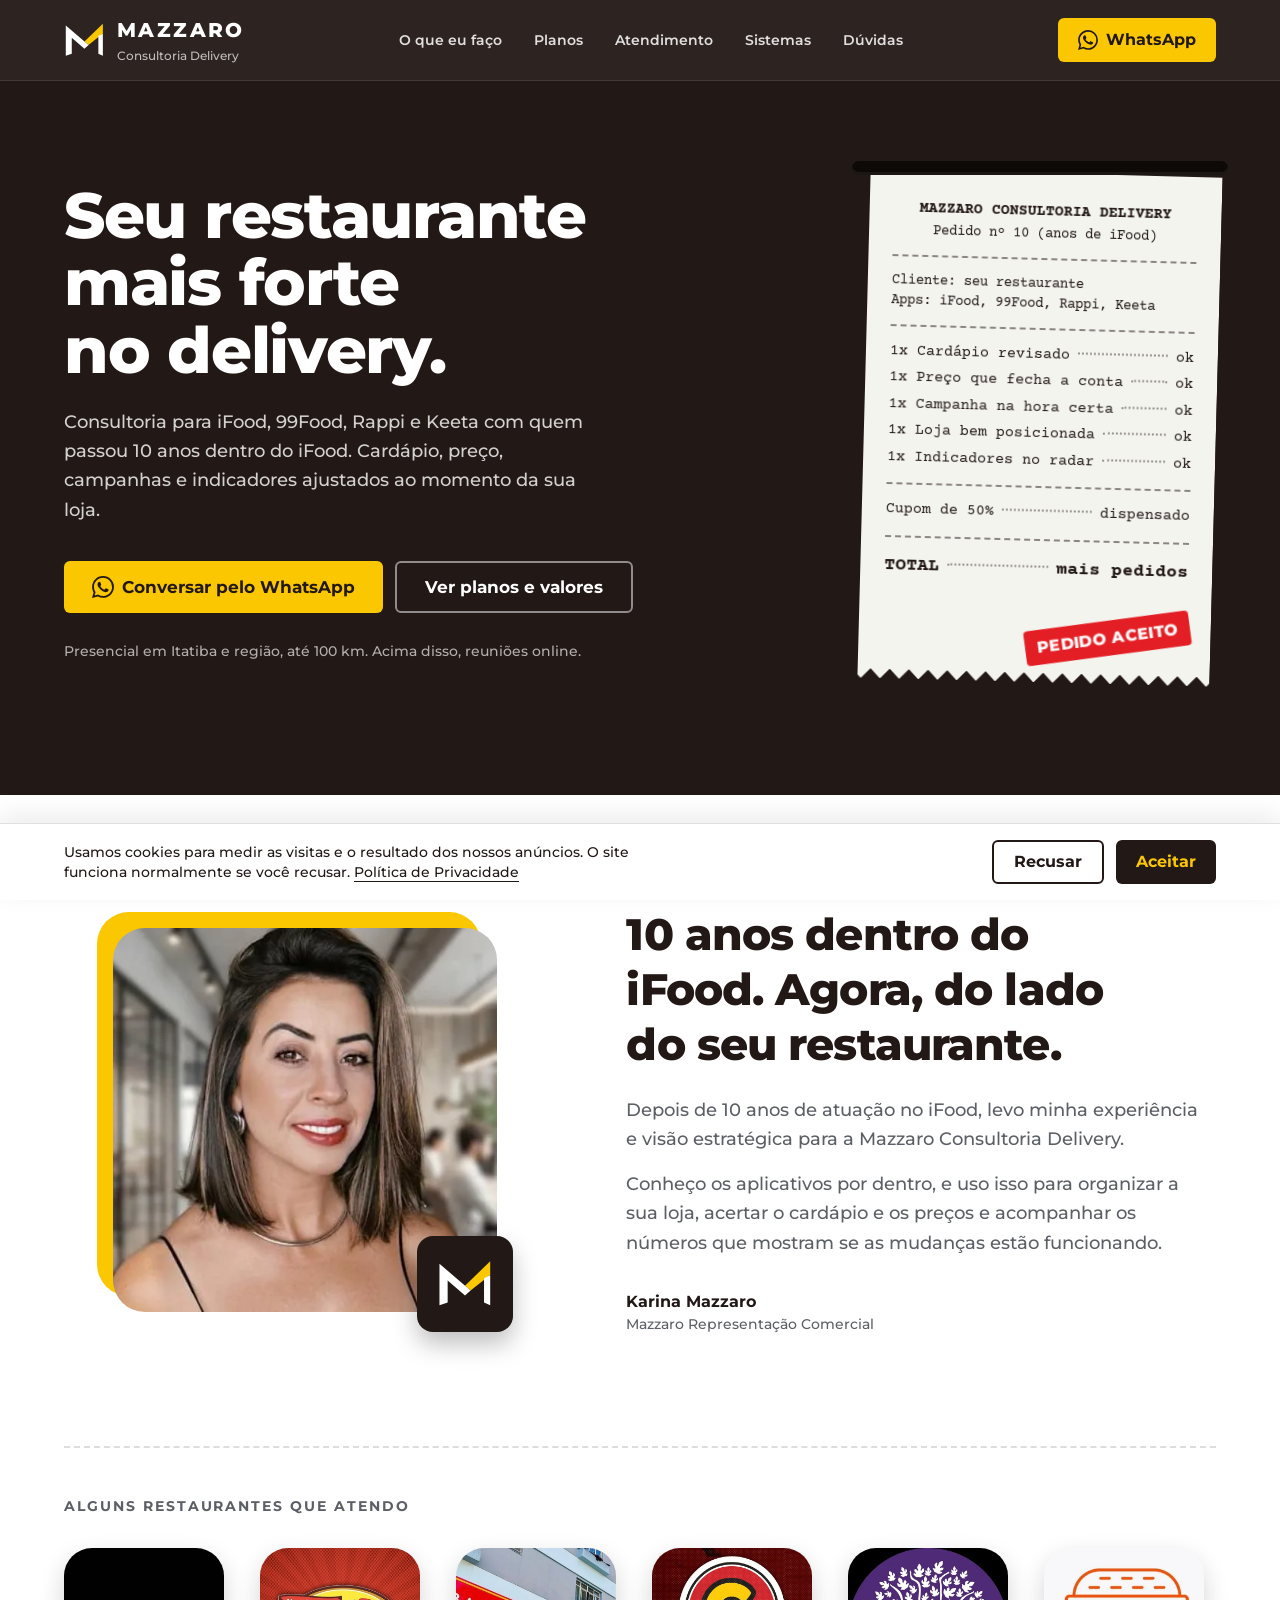
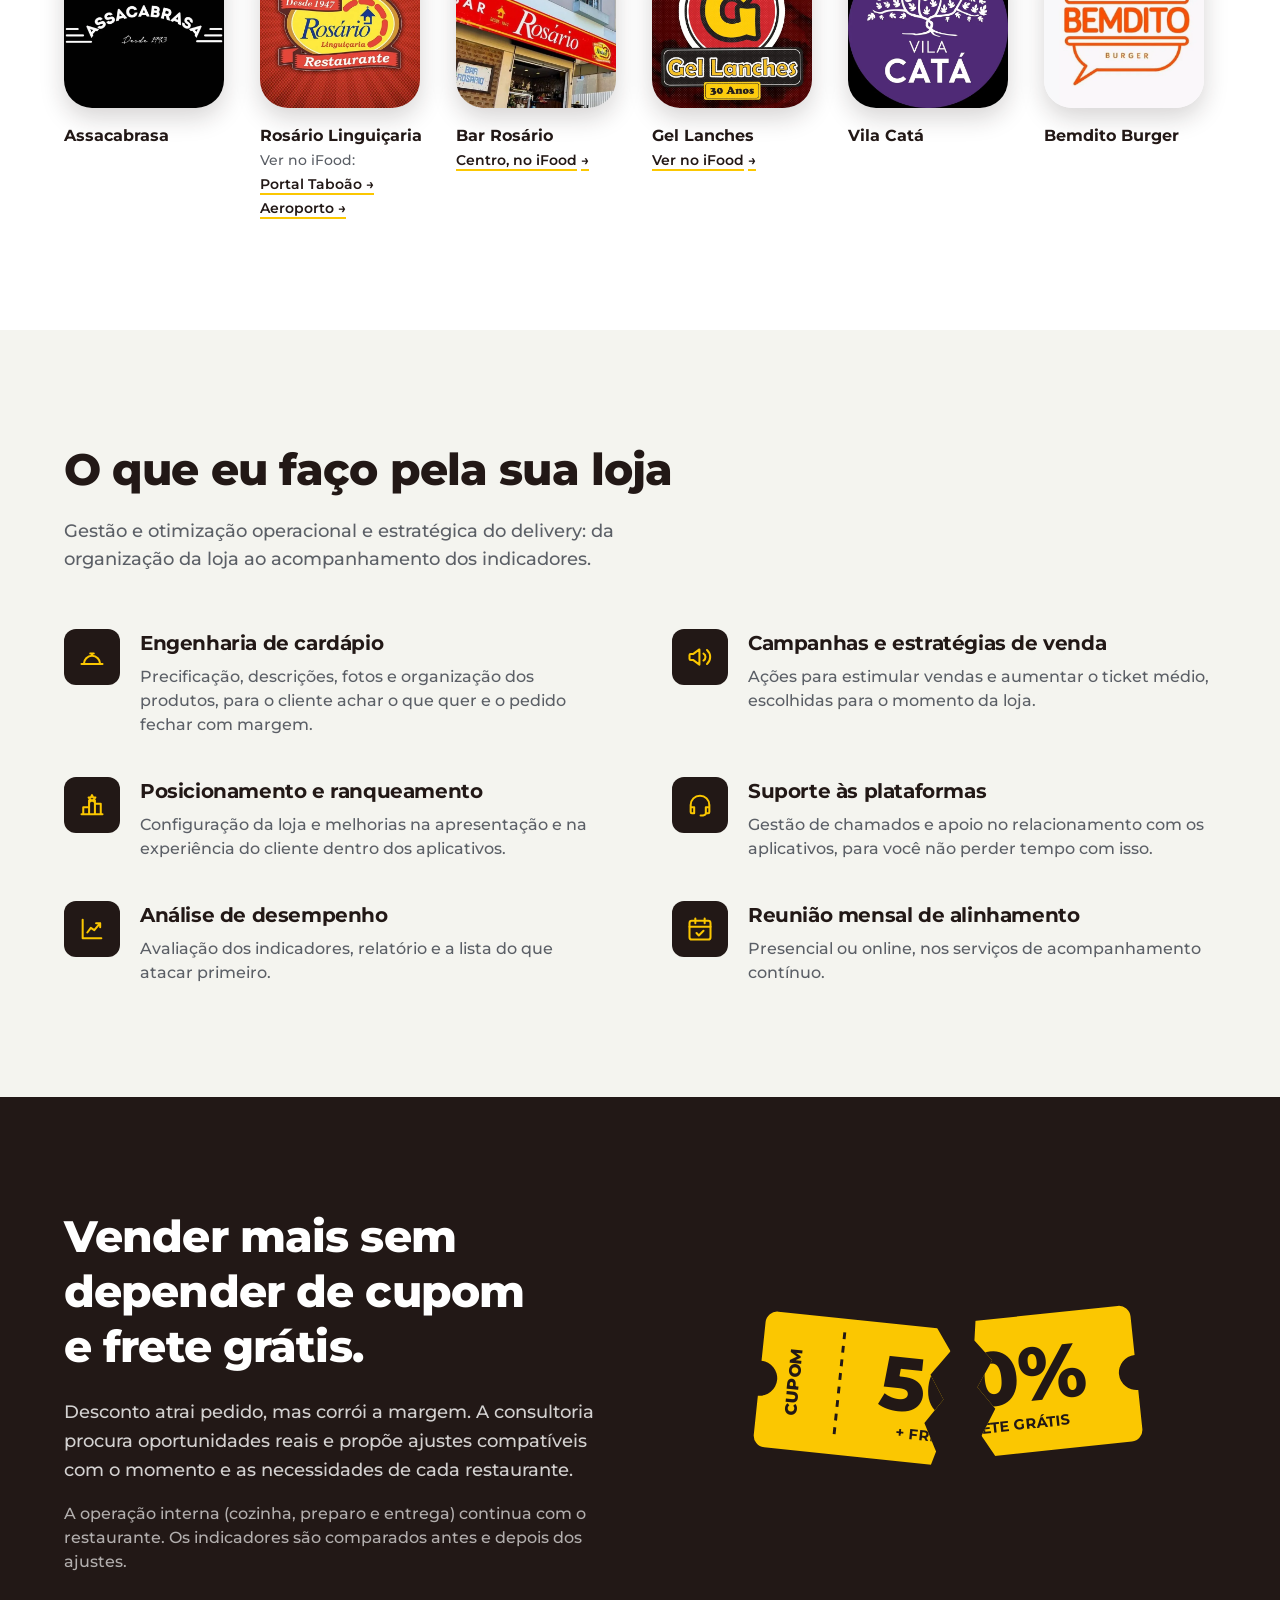
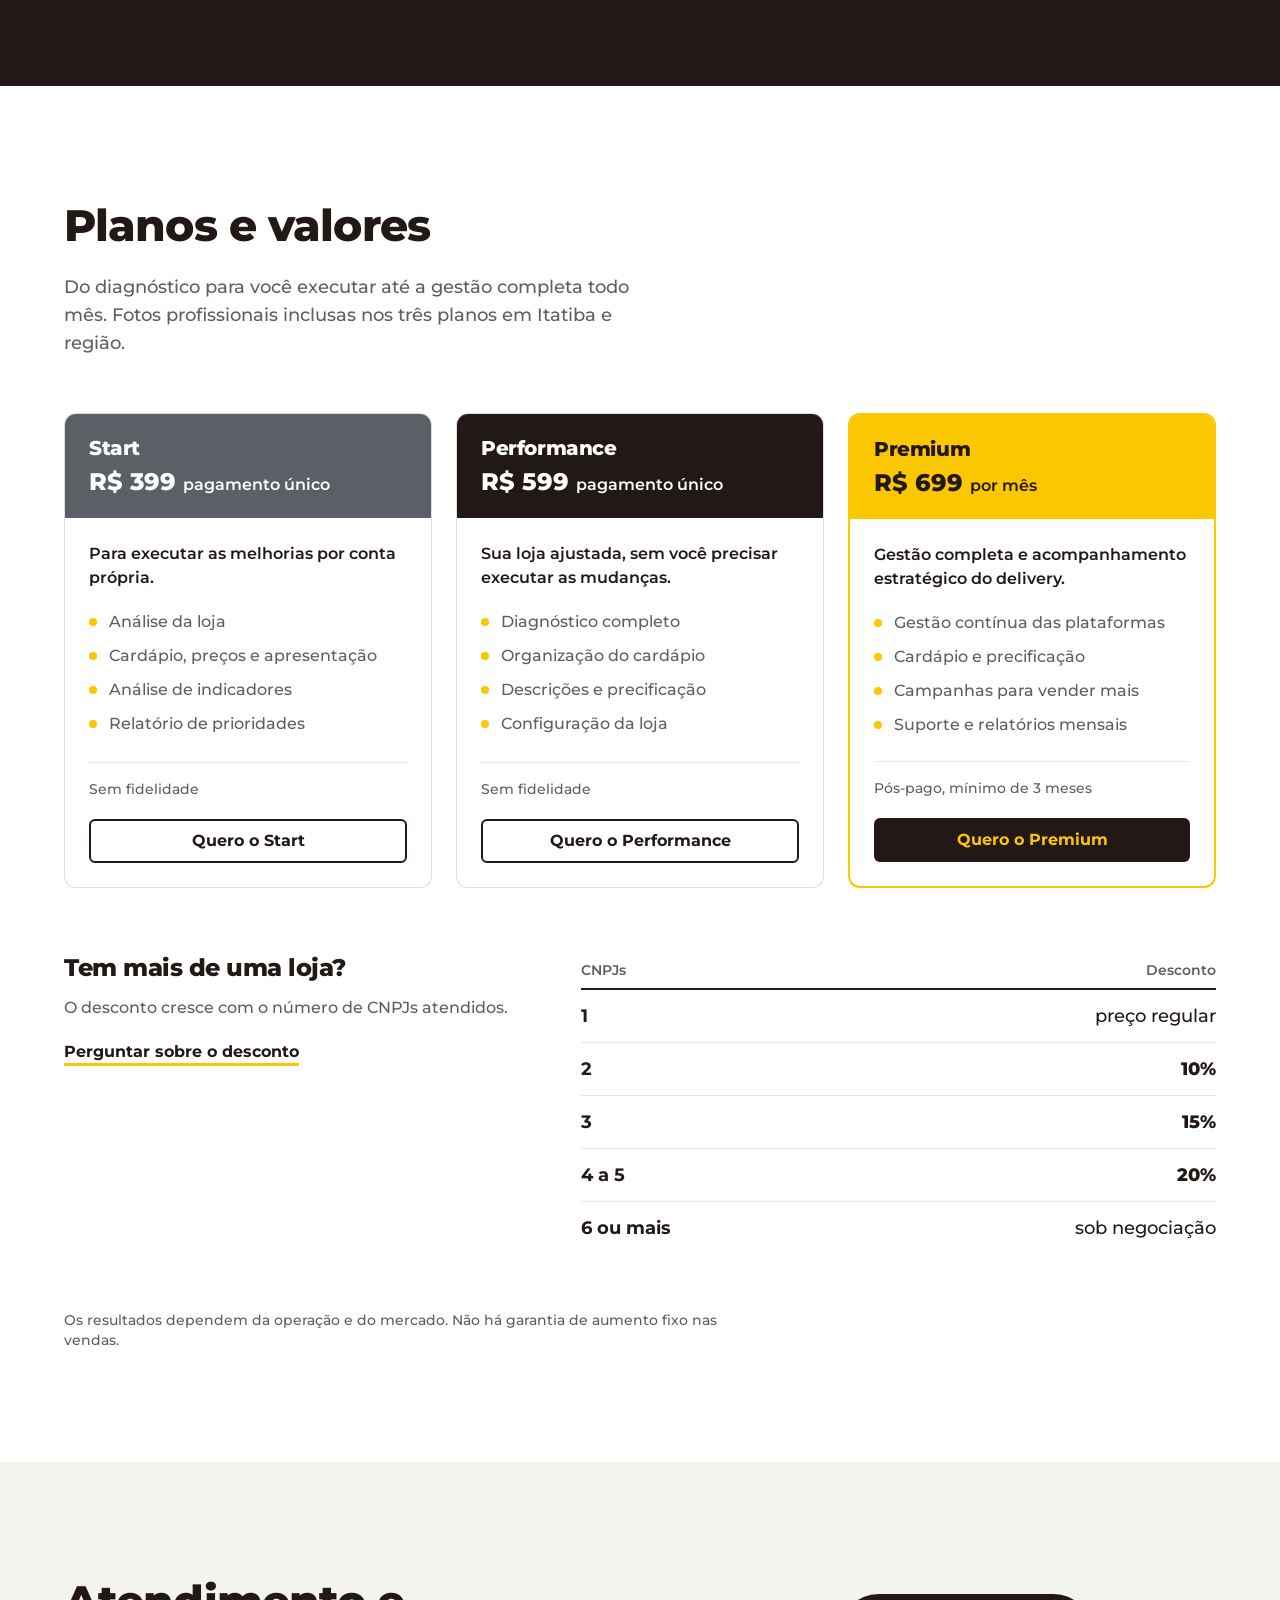
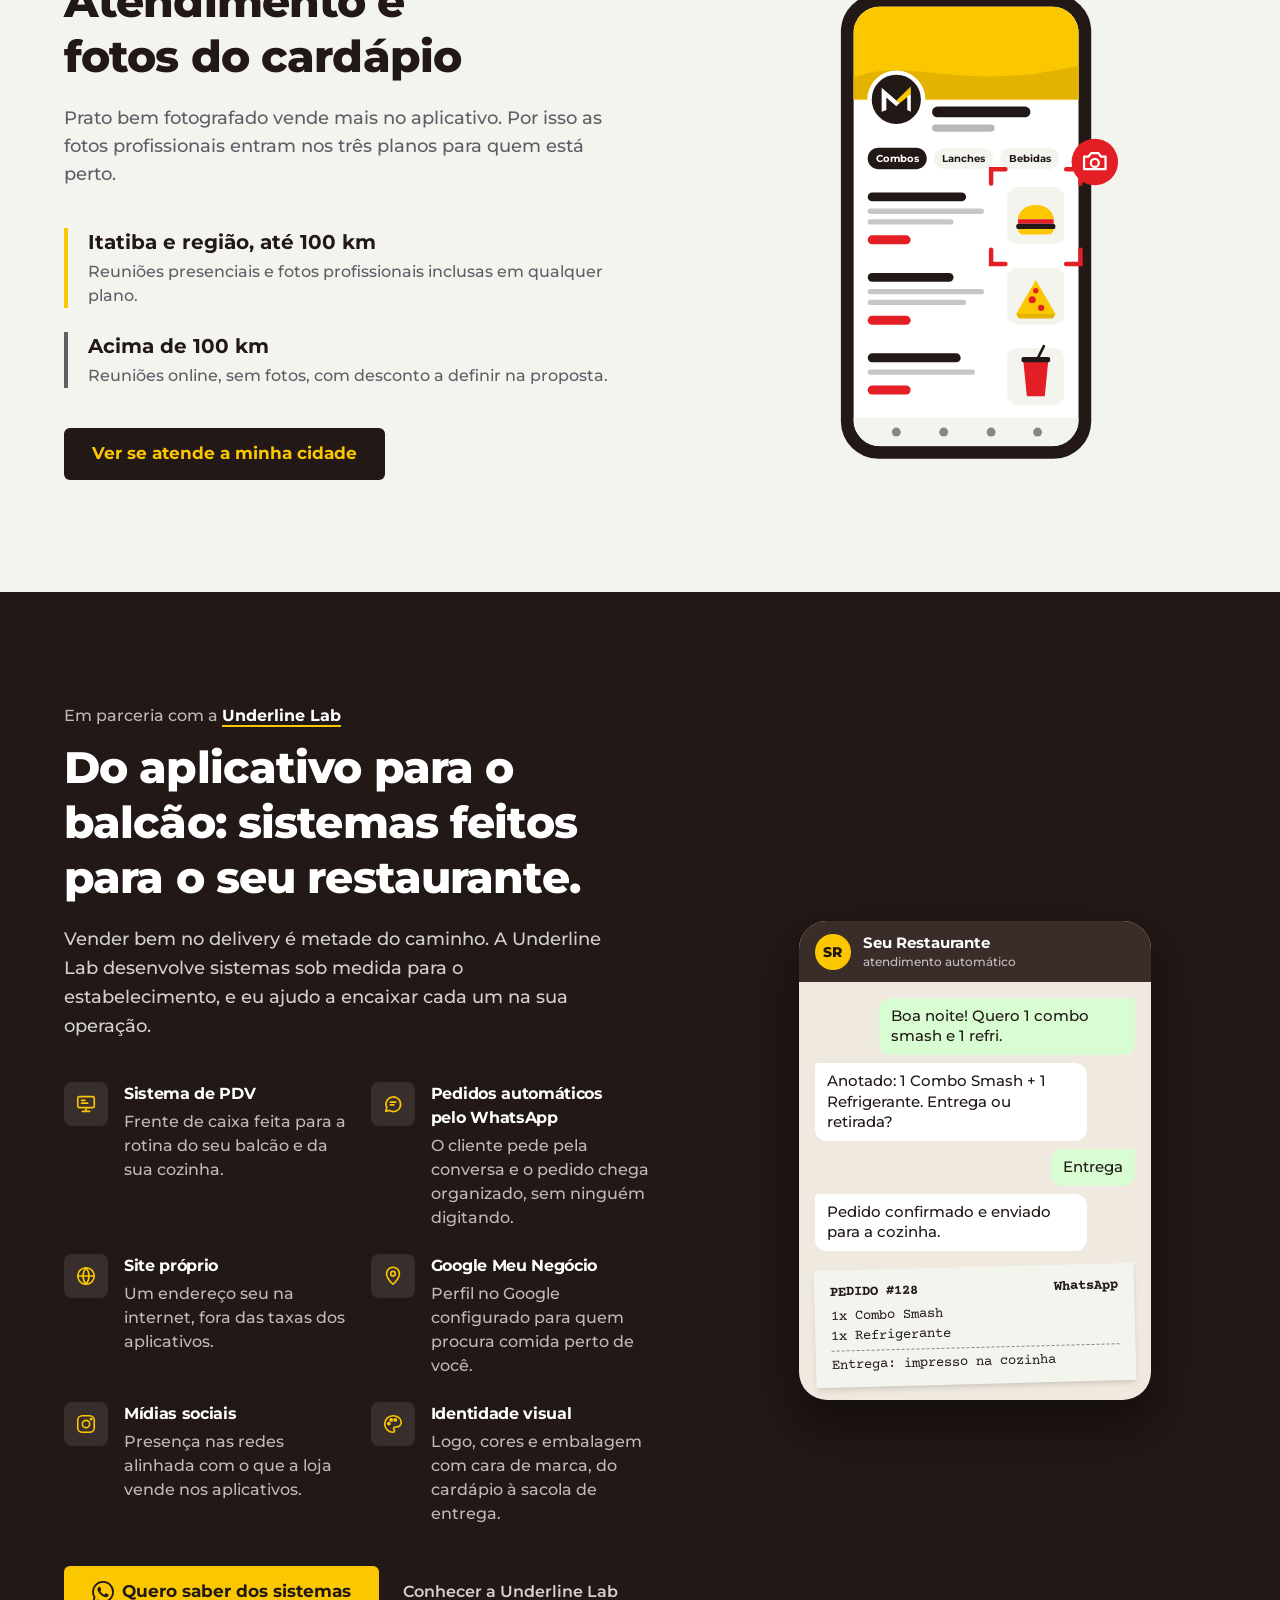
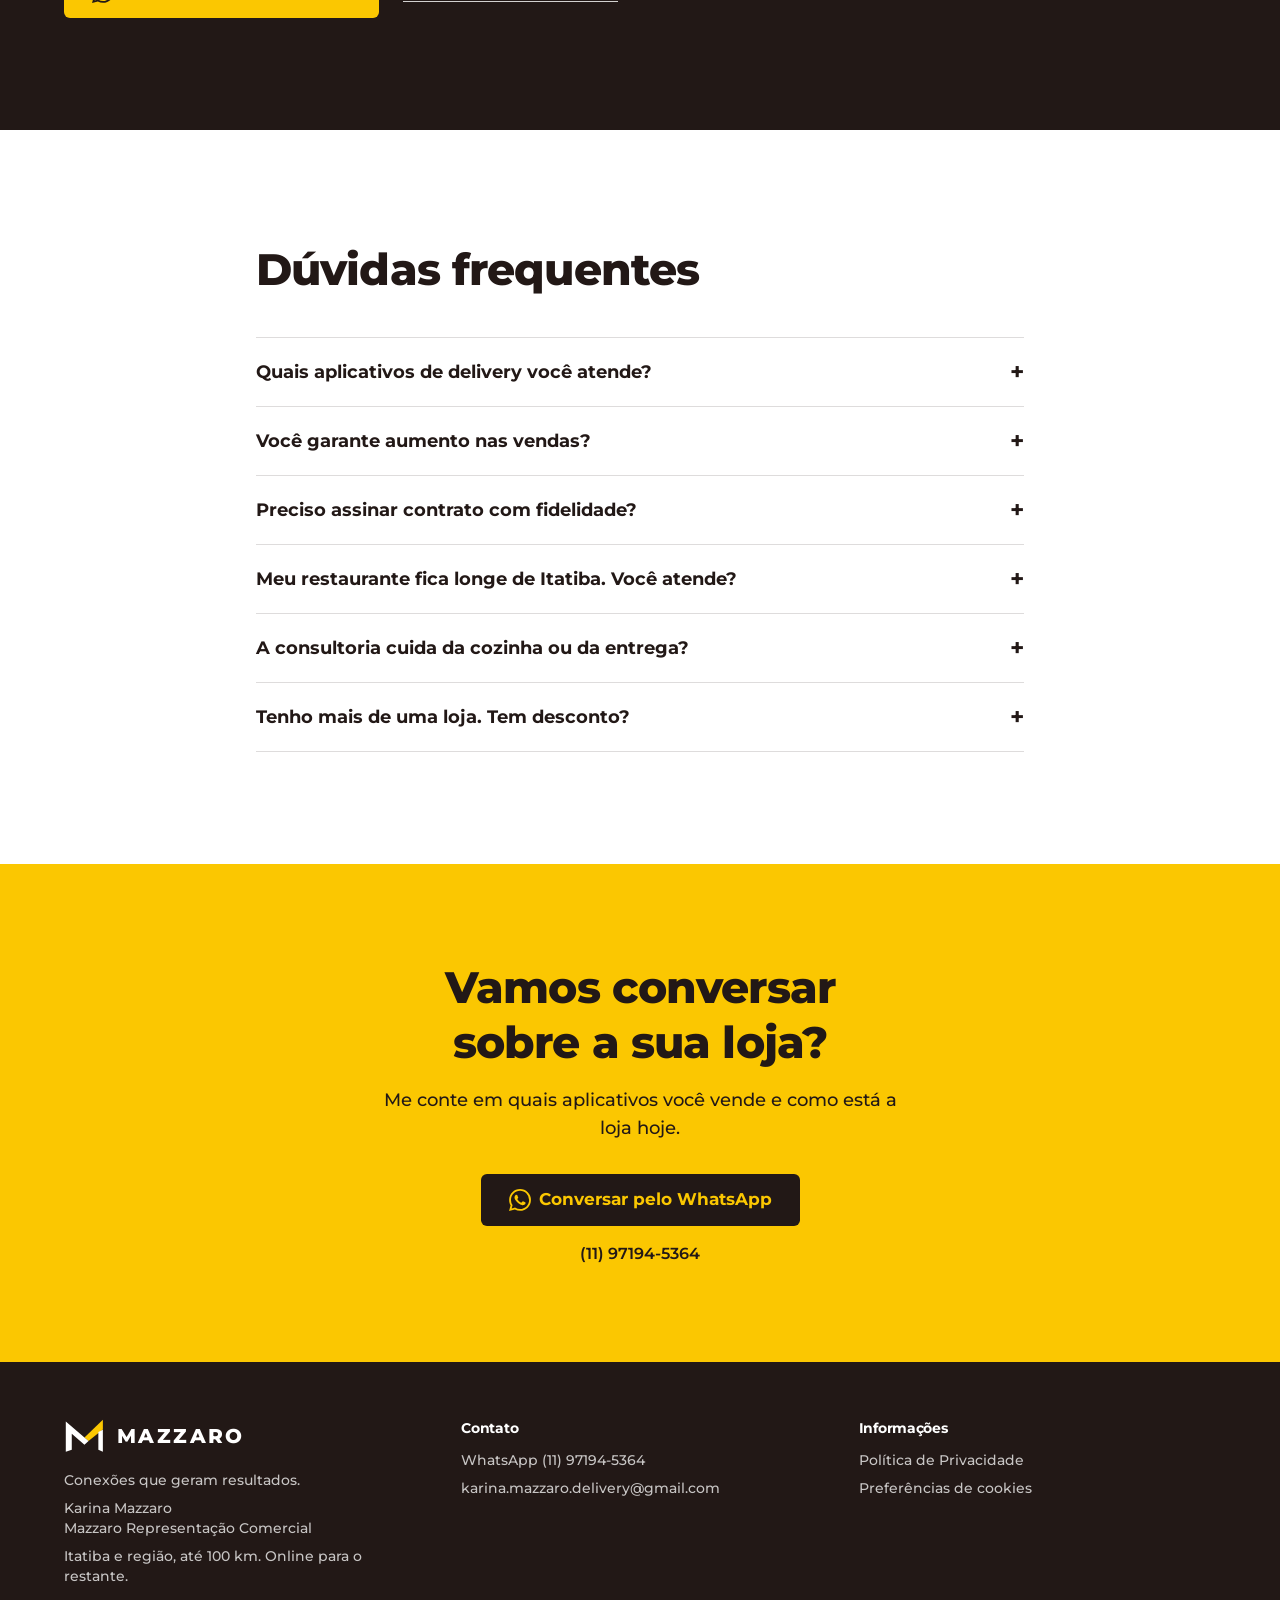
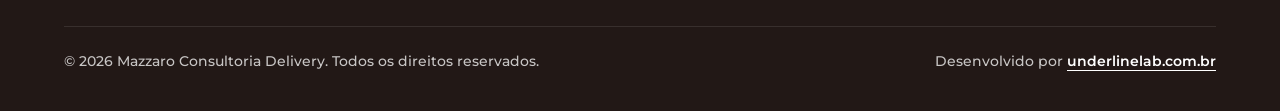
==== commit fdf5dc26: "Demo v3: links do iFood, Bemdito Burger e imagem de compartilhamento com o M Co-Authored-By: Claude " ====
--- a/index.html
+++ b/index.html
@@ -21,7 +21,7 @@
   <meta property="og:title" content="Consultoria de delivery para restaurantes | Mazzaro">
   <meta property="og:description" content="Karina Mazzaro, 10 anos de iFood: cardápio, preços, campanhas e indicadores no iFood, 99Food, Rappi e Keeta. Itatiba e região ou online.">
   <meta property="og:url" content="https://karinamazzaro.com.br/">
-  <meta property="og:image" content="https://karinamazzaro.com.br/assets/img/og-image.jpg">
+  <meta property="og:image" content="https://karinamazzaro.com.br/assets/img/og-image.jpg?v=2">
   <meta property="og:image:width" content="1200">
   <meta property="og:image:height" content="630">
 
@@ -29,8 +29,21 @@
   <link rel="preconnect" href="https://fonts.gstatic.com" crossorigin>
   <link rel="stylesheet" href="https://fonts.googleapis.com/css2?family=Courier+Prime:wght@400;700&family=Montserrat:wght@500;700;800&display=swap">
 
-  <link rel="stylesheet" href="assets/css/styles.css?v=202611201412">
-  <script src="assets/js/main.js?v=202611201412" defer></script>
+  <link rel="stylesheet" href="assets/css/styles.css?v=202611201441">
+  <!-- Google Analytics 4 (Consent Mode v2 avançado): a tag fica no HTML para o Google detectá-la, mas sem cookies
+       até o "Aceitar" do banner (main.js atualiza o consentimento). ID repetido no CONFIG do main.js. -->
+  <script async src="https://www.googletagmanager.com/gtag/js?id=G-2L0HZTKZH5"></script>
+  <script>
+    window.dataLayer = window.dataLayer || [];
+    function gtag(){dataLayer.push(arguments);}
+    var aceito = false;
+    try { aceito = localStorage.getItem('ul-consentimento') === 'aceito'; } catch (e) {}
+    var sinal = aceito ? 'granted' : 'denied';
+    gtag('consent', 'default', { analytics_storage: sinal, ad_storage: sinal, ad_user_data: sinal, ad_personalization: sinal });
+    gtag('js', new Date());
+    gtag('config', 'G-2L0HZTKZH5');
+  </script>
+  <script src="assets/js/main.js?v=202611201441" defer></script>
 
   <!-- Consultoria sem endereço físico: ProfessionalService com área de atendimento -->
   <script type="application/ld+json">
@@ -160,13 +173,11 @@
     </div>
   </div>
 
-  <!-- Clientes: logos no formato de "avatar de loja" do app.
-       Links do iFood pendentes (briefing.md, seção 4, IFOOD_*). Quando chegarem, envolver cada <img> + nome em
-       <a href="URL" target="_blank" rel="noopener" data-track="ifood-cliente" class="group block">,
-       acrescentar "Ver no iFood →" e o hover (group-hover:-translate-y-1) na imagem. -->
+  <!-- Clientes: logos no formato de "avatar de loja" do app; os que têm loja no iFood levam até ela.
+       Links: briefing.md, seção 4 (IFOOD_*). Sem link ainda: Assacabrasa, Vila Catá, Bemdito Burger. -->
   <div class="container-lp mt-20 border-t-2 border-dashed border-cafe/15 pt-12 md:mt-28">
     <h3 class="text-sm font-bold uppercase tracking-[0.14em] text-texto-suave">Alguns restaurantes que atendo</h3>
-    <ul class="mt-8 grid grid-cols-2 gap-x-6 gap-y-10 sm:grid-cols-3 lg:grid-cols-5" role="list">
+    <ul class="mt-8 grid grid-cols-2 gap-x-6 gap-y-10 sm:grid-cols-3 lg:grid-cols-6" role="list">
       <li>
         <img src="assets/img/cliente-assacabrasa-600.webp" width="600" height="600" alt="Logo da Assacabrasa" loading="lazy" decoding="async"
              class="aspect-square w-full max-w-40 rounded-[1.75rem] object-cover shadow-[0_10px_24px_rgb(34_24_22/0.18)]">
@@ -176,21 +187,37 @@
         <img src="assets/img/cliente-rosario-linguicaria-600.webp" width="600" height="600" alt="Logo do Rosário Linguiçaria Restaurante" loading="lazy" decoding="async"
              class="aspect-square w-full max-w-40 rounded-[1.75rem] object-cover shadow-[0_10px_24px_rgb(34_24_22/0.18)]">
         <p class="mt-4 font-bold">Rosário Linguiçaria</p>
+        <p class="mt-0.5 text-sm text-texto-suave">Ver no iFood:</p>
+        <ul class="mt-1 space-y-1 text-sm" role="list">
+          <li><a href="https://www.ifood.com.br/delivery/braganca-paulista-sp/restaurante-rosario---portal-taboao/5f1fbd6e-6e16-4d4a-9571-ba118239e8c4" target="_blank" rel="noopener" data-track="ifood-cliente" data-origem="rosario-portal-taboao" class="font-semibold underline decoration-amarelo decoration-2 underline-offset-4 hover:decoration-cafe">Portal Taboão →</a></li>
+          <li><a href="https://www.ifood.com.br/delivery/braganca-paulista-sp/restaurante-rosario-aeroporto-lagos-de-santa-helena/4887a2a2-c752-4e7a-85d1-ad1785564973" target="_blank" rel="noopener" data-track="ifood-cliente" data-origem="rosario-aeroporto" class="font-semibold underline decoration-amarelo decoration-2 underline-offset-4 hover:decoration-cafe">Aeroporto →</a></li>
+        </ul>
       </li>
       <li>
-        <img src="assets/img/cliente-bar-rosario-600.webp" width="600" height="600" alt="Fachada do Bar Rosário, com o letreiro vermelho" loading="lazy" decoding="async"
-             class="aspect-square w-full max-w-40 rounded-[1.75rem] object-cover shadow-[0_10px_24px_rgb(34_24_22/0.18)]">
-        <p class="mt-4 font-bold">Bar Rosário</p>
+        <a href="https://www.ifood.com.br/delivery/braganca-paulista-sp/restaurante-e-bar-rosario-centro-centro/391d6864-ddef-48f3-b293-15f6b4bdc154" target="_blank" rel="noopener" data-track="ifood-cliente" data-origem="bar-rosario-centro" class="group block">
+          <img src="assets/img/cliente-bar-rosario-600.webp" width="600" height="600" alt="Fachada do Bar Rosário, com o letreiro vermelho" loading="lazy" decoding="async"
+               class="aspect-square w-full max-w-40 rounded-[1.75rem] object-cover shadow-[0_10px_24px_rgb(34_24_22/0.18)] transition duration-200 group-hover:-translate-y-1 group-hover:shadow-[0_16px_32px_rgb(34_24_22/0.24)]">
+          <span class="mt-4 block font-bold">Bar Rosário</span>
+          <span class="mt-0.5 inline-flex items-center gap-1 text-sm font-semibold underline decoration-amarelo decoration-2 underline-offset-4 group-hover:decoration-cafe">Centro, no iFood <span aria-hidden="true">→</span></span>
+        </a>
       </li>
       <li>
-        <img src="assets/img/cliente-gel-lanches-600.webp" width="600" height="600" alt="Logo da Gel Lanches" loading="lazy" decoding="async"
-             class="aspect-square w-full max-w-40 rounded-[1.75rem] object-cover shadow-[0_10px_24px_rgb(34_24_22/0.18)]">
-        <p class="mt-4 font-bold">Gel Lanches</p>
+        <a href="https://www.ifood.com.br/delivery/atibaia-sp/gel-lanches-cidade-satelite/57786a18-b8f8-45e9-80f5-d734a96a9b4a" target="_blank" rel="noopener" data-track="ifood-cliente" data-origem="gel-lanches" class="group block">
+          <img src="assets/img/cliente-gel-lanches-600.webp" width="600" height="600" alt="Logo da Gel Lanches" loading="lazy" decoding="async"
+               class="aspect-square w-full max-w-40 rounded-[1.75rem] object-cover shadow-[0_10px_24px_rgb(34_24_22/0.18)] transition duration-200 group-hover:-translate-y-1 group-hover:shadow-[0_16px_32px_rgb(34_24_22/0.24)]">
+          <span class="mt-4 block font-bold">Gel Lanches</span>
+          <span class="mt-0.5 inline-flex items-center gap-1 text-sm font-semibold underline decoration-amarelo decoration-2 underline-offset-4 group-hover:decoration-cafe">Ver no iFood <span aria-hidden="true">→</span></span>
+        </a>
       </li>
       <li>
         <img src="assets/img/cliente-vila-cata-600.webp" width="600" height="600" alt="Logo da Vila Catá" loading="lazy" decoding="async"
              class="aspect-square w-full max-w-40 rounded-[1.75rem] object-cover shadow-[0_10px_24px_rgb(34_24_22/0.18)]">
         <p class="mt-4 font-bold">Vila Catá</p>
+      </li>
+      <li>
+        <img src="assets/img/cliente-bemdito-burger-600.webp" width="500" height="500" alt="Logo da Bemdito Burger" loading="lazy" decoding="async"
+             class="aspect-square w-full max-w-40 rounded-[1.75rem] object-cover shadow-[0_10px_24px_rgb(34_24_22/0.18)]">
+        <p class="mt-4 font-bold">Bemdito Burger</p>
       </li>
     </ul>
   </div>
--- a/assets/css/styles.css
+++ b/assets/css/styles.css
@@ -1,2 +1,2 @@
 /*! tailwindcss v4.3.3 | MIT License | https://tailwindcss.com */
-@layer properties{@supports (((-webkit-hyphens:none)) and (not (margin-trim:inline))) or ((-moz-orient:inline) and (not (color:rgb(from red r g b)))){*,:before,:after,::backdrop{--tw-rotate-x:initial;--tw-rotate-y:initial;--tw-rotate-z:initial;--tw-skew-x:initial;--tw-skew-y:initial;--tw-space-y-reverse:0;--tw-divide-y-reverse:0;--tw-border-style:solid;--tw-leading:initial;--tw-font-weight:initial;--tw-tracking:initial;--tw-shadow:0 0 #0000;--tw-shadow-color:initial;--tw-shadow-alpha:100%;--tw-inset-shadow:0 0 #0000;--tw-inset-shadow-color:initial;--tw-inset-shadow-alpha:100%;--tw-ring-color:initial;--tw-ring-shadow:0 0 #0000;--tw-inset-ring-color:initial;--tw-inset-ring-shadow:0 0 #0000;--tw-ring-inset:initial;--tw-ring-offset-width:0px;--tw-ring-offset-color:#fff;--tw-ring-offset-shadow:0 0 #0000;--tw-backdrop-blur:initial;--tw-backdrop-brightness:initial;--tw-backdrop-contrast:initial;--tw-backdrop-grayscale:initial;--tw-backdrop-hue-rotate:initial;--tw-backdrop-invert:initial;--tw-backdrop-opacity:initial;--tw-backdrop-saturate:initial;--tw-backdrop-sepia:initial}}}@layer theme{:root,:host{--font-sans:-apple-system, BlinkMacSystemFont, "Segoe UI", Roboto, "Helvetica Neue", "Noto Sans", Arial, sans-serif, "Apple Color Emoji", "Segoe UI Emoji", "Segoe UI Symbol", "Noto Color Emoji";--font-mono:ui-monospace, SFMono-Regular, Menlo, Monaco, Consolas, "Liberation Mono", "Courier New", monospace;--color-white:#fff;--spacing:.25rem;--container-sm:24rem;--container-md:28rem;--container-xl:36rem;--container-2xl:42rem;--container-3xl:48rem;--text-xs:.75rem;--text-xs--line-height:calc(1 / .75);--text-sm:.875rem;--text-sm--line-height:calc(1.25 / .875);--text-base:1rem;--text-base--line-height:calc(1.5 / 1);--text-lg:1.125rem;--text-lg--line-height:calc(1.75 / 1.125);--text-xl:1.25rem;--text-xl--line-height:calc(1.75 / 1.25);--text-2xl:1.5rem;--text-2xl--line-height:calc(2 / 1.5);--text-3xl:1.875rem;--text-3xl--line-height:calc(2.25 / 1.875);--text-4xl:2.25rem;--text-4xl--line-height:calc(2.5 / 2.25);--text-5xl:3rem;--text-5xl--line-height:1;--font-weight-medium:500;--font-weight-semibold:600;--font-weight-bold:700;--font-weight-extrabold:800;--leading-tight:1.25;--leading-snug:1.375;--leading-relaxed:1.625;--radius-sm:.25rem;--radius-lg:.5rem;--radius-xl:.75rem;--radius-2xl:1rem;--default-font-family:var(--font-sans);--default-mono-font-family:var(--font-mono);--color-cafe:#221816;--color-cafe-claro:#3a2c28;--color-amarelo:#fbc701;--color-amarelo-escuro:#e3b300;--color-vermelho:#e31e24;--color-papel:#f4f4ef;--color-grafite:#5b5f66;--color-marca:#221816;--color-fundo:#fff;--color-superficie:#f4f4ef;--color-texto:#221816;--color-texto-suave:#5b5f66;--font-titulo:"Montserrat", ui-sans-serif, system-ui, sans-serif;--font-corpo:"Montserrat", ui-sans-serif, system-ui, sans-serif;--font-cupom:"Courier Prime", "Courier New", monospace;--radius-marca:.375rem}}@layer base{*,:after,:before,::backdrop{box-sizing:border-box;border:0 solid;margin:0;padding:0}::file-selector-button{box-sizing:border-box;border:0 solid;margin:0;padding:0}html,:host{-webkit-text-size-adjust:100%;tab-size:4;line-height:1.5;font-family:var(--default-font-family,-apple-system, BlinkMacSystemFont, "Segoe UI", Roboto, "Helvetica Neue", "Noto Sans", Arial, sans-serif, "Apple Color Emoji", "Segoe UI Emoji", "Segoe UI Symbol", "Noto Color Emoji");font-feature-settings:var(--default-font-feature-settings,normal);font-variation-settings:var(--default-font-variation-settings,normal);-webkit-tap-highlight-color:transparent}hr{height:0;color:inherit;border-top-width:1px}abbr:where([title]){-webkit-text-decoration:underline dotted;text-decoration:underline dotted}h1,h2,h3,h4,h5,h6{font-size:inherit;font-weight:inherit}a{color:inherit;-webkit-text-decoration:inherit;-webkit-text-decoration:inherit;-webkit-text-decoration:inherit;text-decoration:inherit}b,strong{font-weight:bolder}code,kbd,samp,pre{font-family:var(--default-mono-font-family,ui-monospace, SFMono-Regular, Menlo, Monaco, Consolas, "Liberation Mono", "Courier New", monospace);font-feature-settings:var(--default-mono-font-feature-settings,normal);font-variation-settings:var(--default-mono-font-variation-settings,normal);font-size:1em}small{font-size:80%}sub,sup{vertical-align:baseline;font-size:75%;line-height:0;position:relative}sub{bottom:-.25em}sup{top:-.5em}table{text-indent:0;border-color:inherit;border-collapse:collapse}:-moz-focusring:where(:not(iframe)){outline:auto}progress{vertical-align:baseline}summary{display:list-item}ol,ul,menu{list-style:none}img,svg,video,canvas,audio,iframe,embed,object{vertical-align:middle;display:block}img,video{max-width:100%;height:auto}button,input,select,optgroup,textarea{font:inherit;font-feature-settings:inherit;font-variation-settings:inherit;letter-spacing:inherit;color:inherit;opacity:1;background-color:#0000;border-radius:0}::file-selector-button{font:inherit;font-feature-settings:inherit;font-variation-settings:inherit;letter-spacing:inherit;color:inherit;opacity:1;background-color:#0000;border-radius:0}:where(select:is([multiple],[size])) optgroup{font-weight:bolder}:where(select:is([multiple],[size])) optgroup option{padding-inline-start:20px}::file-selector-button{margin-inline-end:4px}::placeholder{opacity:1}@supports (not ((-webkit-appearance:-apple-pay-button))) or (contain-intrinsic-size:1px){::placeholder{color:currentColor}@supports (color:color-mix(in lab, red, red)){::placeholder{color:color-mix(in oklab, currentcolor 50%, transparent)}}}textarea{resize:vertical}::-webkit-search-decoration{-webkit-appearance:none}::-webkit-date-and-time-value{min-height:1lh;text-align:inherit}::-webkit-datetime-edit{display:inline-flex}::-webkit-datetime-edit-fields-wrapper{padding:0}::-webkit-datetime-edit{padding-block:0}::-webkit-datetime-edit-year-field{padding-block:0}::-webkit-datetime-edit-month-field{padding-block:0}::-webkit-datetime-edit-day-field{padding-block:0}::-webkit-datetime-edit-hour-field{padding-block:0}::-webkit-datetime-edit-minute-field{padding-block:0}::-webkit-datetime-edit-second-field{padding-block:0}::-webkit-datetime-edit-millisecond-field{padding-block:0}::-webkit-datetime-edit-meridiem-field{padding-block:0}::-webkit-calendar-picker-indicator{line-height:1}:-moz-ui-invalid{box-shadow:none}button,input:where([type=button],[type=reset],[type=submit]){appearance:button}::file-selector-button{appearance:button}::-webkit-inner-spin-button{height:auto}::-webkit-outer-spin-button{height:auto}[hidden]:where(:not([hidden=until-found])){display:none!important}html{scroll-behavior:smooth}body{font-weight:500}h1,h2,h3{letter-spacing:-.02em;text-wrap:balance}[id]{scroll-margin-top:5.5rem}:focus-visible{outline:3px solid var(--color-amarelo);outline-offset:3px}@media (prefers-reduced-motion:reduce){html{scroll-behavior:auto}*,:before,:after{transition-duration:.01ms!important;animation-duration:.01ms!important}}}@layer components{.container-lp{width:min(100% - 2rem,72rem);margin-inline:auto}.btn{border-radius:var(--radius-marca);justify-content:center;align-items:center;gap:.5rem;min-height:2.75rem;padding:.625rem 1.25rem;font-weight:700;line-height:1.2;text-decoration:none;transition:background-color .15s,color .15s,border-color .15s;display:inline-flex}.btn-lg{min-height:3.25rem;padding:.875rem 1.75rem;font-size:1.0625rem}.btn-marca{background:var(--color-cafe);color:var(--color-amarelo)}.btn-marca:hover{background:#000}.btn-whatsapp{background:var(--color-amarelo);color:var(--color-cafe)}.btn-whatsapp:hover{background:var(--color-amarelo-escuro)}.btn-contorno{color:var(--color-cafe);border:2px solid}.btn-contorno:hover{background:var(--color-superficie)}.btn-contorno-claro{color:#fff;border:2px solid #ffffff80}.btn-contorno-claro:hover{border-color:#fff}.btn-claro{color:var(--color-cafe);background:#fff}.btn-claro:hover{background:var(--color-superficie)}.icone-btn{border-radius:9999px;justify-content:center;align-items:center;width:2.75rem;height:2.75rem;display:inline-flex}.impressora{padding-top:.75rem;position:relative}.impressora:before{content:"";z-index:2;inset-inline:-.75rem;background:#0d0907;border-radius:.5rem;height:.875rem;position:absolute;top:0;box-shadow:inset 0 -3px #ffffff0f}.comanda{background:var(--color-papel);color:var(--color-cafe);font-family:var(--font-cupom);--dente:.6rem;-webkit-mask:linear-gradient(#000 0 0) top / 100% calc(100% - var(--dente)) no-repeat, conic-gradient(from -45deg at bottom, #0000, #000 1deg 89deg, #0000 90deg) bottom / calc(var(--dente) * 2) var(--dente) repeat-x;-webkit-mask:linear-gradient(#000 0 0) top / 100% calc(100% - var(--dente)) no-repeat, conic-gradient(from -45deg at bottom, #0000, #000 1deg 89deg, #0000 90deg) bottom / calc(var(--dente) * 2) var(--dente) repeat-x;-webkit-mask:linear-gradient(#000 0 0) top / 100% calc(100% - var(--dente)) no-repeat, conic-gradient(from -45deg at bottom, #0000, #000 1deg 89deg, #0000 90deg) bottom / calc(var(--dente) * 2) var(--dente) repeat-x;mask:linear-gradient(#000 0 0) top / 100% calc(100% - var(--dente)) no-repeat, conic-gradient(from -45deg at bottom, #0000, #000 1deg 89deg, #0000 90deg) bottom / calc(var(--dente) * 2) var(--dente) repeat-x;padding:1.75rem 1.5rem 2.25rem;font-size:.9375rem;line-height:1.5;animation:1.6s steps(14,end) .3s both imprimir;position:relative}@keyframes imprimir{0%{clip-path:inset(0 0 100%);transform:translateY(-2.5rem)}to{clip-path:inset(0);transform:translateY(0)}}.comanda-linha{align-items:baseline;gap:.5rem;display:flex}.comanda-linha>.pontos{border-bottom:2px dotted #22181673;flex:1;transform:translateY(-.3em)}.comanda-corte{border-top:2px dashed #22181680;margin-block:.875rem}.carimbo{background:var(--color-vermelho);color:#fff;font-family:var(--font-titulo);letter-spacing:.02em;border-radius:.25rem;padding:.35rem .75rem;font-size:1rem;font-weight:800;animation:.35s cubic-bezier(.3,1.6,.6,1) 2s both carimbar;position:absolute;bottom:1.75rem;right:1.25rem;transform:rotate(-9deg)}@keyframes carimbar{0%{opacity:0;transform:rotate(-9deg)scale(1.6)}to{opacity:1;transform:rotate(-9deg)scale(1)}}.plano{background:#fff;border:1px solid #22181624;border-radius:.75rem;flex-direction:column;display:flex;overflow:hidden}.plano-topo{color:#fff;padding:1.25rem 1.5rem}.plano li:before{content:"";background:var(--color-amarelo);border-radius:9999px;flex-shrink:0;width:.5rem;height:.5rem;margin-top:.5rem}.faq-item summary{cursor:pointer;justify-content:space-between;align-items:center;gap:1rem;list-style:none;display:flex}.faq-item summary::-webkit-details-marker{display:none}.faq-item summary:after{content:"+";flex-shrink:0;font-size:1.5rem;line-height:1;transition:transform .2s}.faq-item[open] summary:after{transform:rotate(45deg)}.wa-flutuante{right:1rem;bottom:calc(1rem + env(safe-area-inset-bottom));z-index:50;background:var(--color-amarelo);width:3.5rem;height:3.5rem;color:var(--color-cafe);border-radius:9999px;justify-content:center;align-items:center;display:inline-flex;position:fixed;box-shadow:0 6px 20px #0000004d}.wa-flutuante:hover{background:var(--color-amarelo-escuro)}.consentimento{z-index:60;padding:1rem 0 calc(1rem + env(safe-area-inset-bottom));background:var(--color-fundo);inset-inline:0;border-top:1px solid #0000001f;position:fixed;bottom:0;box-shadow:0 -8px 24px #00000014}body.consentimento-aberto .wa-flutuante{display:none}}@layer utilities{.sr-only{clip-path:inset(50%);white-space:nowrap;border-width:0;width:1px;height:1px;margin:-1px;padding:0;position:absolute;overflow:hidden}.absolute{position:absolute}.relative{position:relative}.sticky{position:sticky}.-top-4{top:calc(var(--spacing) * -4)}.top-0{top:0}.-right-4{right:calc(var(--spacing) * -4)}.-bottom-5{bottom:calc(var(--spacing) * -5)}.-left-4{left:calc(var(--spacing) * -4)}.z-40{z-index:40}.-mx-4{margin-inline:calc(var(--spacing) * -4)}.mx-auto{margin-inline:auto}.-mt-4{margin-top:calc(var(--spacing) * -4)}.mt-1{margin-top:var(--spacing)}.mt-2{margin-top:calc(var(--spacing) * 2)}.mt-3{margin-top:calc(var(--spacing) * 3)}.mt-4{margin-top:calc(var(--spacing) * 4)}.mt-5{margin-top:calc(var(--spacing) * 5)}.mt-6{margin-top:calc(var(--spacing) * 6)}.mt-7{margin-top:calc(var(--spacing) * 7)}.mt-8{margin-top:calc(var(--spacing) * 8)}.mt-9{margin-top:calc(var(--spacing) * 9)}.mt-10{margin-top:calc(var(--spacing) * 10)}.mt-12{margin-top:calc(var(--spacing) * 12)}.mt-14{margin-top:calc(var(--spacing) * 14)}.mt-16{margin-top:calc(var(--spacing) * 16)}.mt-20{margin-top:calc(var(--spacing) * 20)}.mb-4{margin-bottom:calc(var(--spacing) * 4)}.ml-auto{margin-left:auto}.block{display:block}.flex{display:flex}.grid{display:grid}.hidden{display:none}.inline-block{display:inline-block}.aspect-square{aspect-ratio:1}.size-9{width:calc(var(--spacing) * 9);height:calc(var(--spacing) * 9)}.size-11{width:calc(var(--spacing) * 11);height:calc(var(--spacing) * 11)}.size-14{width:calc(var(--spacing) * 14);height:calc(var(--spacing) * 14)}.size-20{width:calc(var(--spacing) * 20);height:calc(var(--spacing) * 20)}.size-full{width:100%;height:100%}.h-8{height:calc(var(--spacing) * 8)}.h-9{height:calc(var(--spacing) * 9)}.h-10{height:calc(var(--spacing) * 10)}.h-16{height:calc(var(--spacing) * 16)}.min-h-svh{min-height:100svh}.w-12{width:calc(var(--spacing) * 12)}.w-auto{width:auto}.w-fit{width:fit-content}.w-full{width:100%}.max-w-2xl{max-width:var(--container-2xl)}.max-w-3xl{max-width:var(--container-3xl)}.max-w-40{max-width:calc(var(--spacing) * 40)}.max-w-\[19rem\]{max-width:19rem}.max-w-\[20rem\]{max-width:20rem}.max-w-\[22rem\]{max-width:22rem}.max-w-\[34rem\]{max-width:34rem}.max-w-\[36rem\]{max-width:36rem}.max-w-\[44rem\]{max-width:44rem}.max-w-\[80\%\]{max-width:80%}.max-w-\[85\%\]{max-width:85%}.max-w-md{max-width:var(--container-md)}.max-w-prose{max-width:65ch}.max-w-xl{max-width:var(--container-xl)}.shrink-0{flex-shrink:0}.grow{flex-grow:1}.rotate-\[-1\.5deg\]{rotate:-1.5deg}.rotate-\[1\.5deg\]{rotate:1.5deg}.transform{transform:var(--tw-rotate-x,) var(--tw-rotate-y,) var(--tw-rotate-z,) var(--tw-skew-x,) var(--tw-skew-y,)}.grid-cols-2{grid-template-columns:repeat(2,minmax(0,1fr))}.flex-col{flex-direction:column}.flex-wrap{flex-wrap:wrap}.items-center{align-items:center}.items-start{align-items:flex-start}.justify-between{justify-content:space-between}.justify-center{justify-content:center}.gap-2{gap:calc(var(--spacing) * 2)}.gap-3{gap:calc(var(--spacing) * 3)}.gap-4{gap:calc(var(--spacing) * 4)}.gap-5{gap:calc(var(--spacing) * 5)}.gap-6{gap:calc(var(--spacing) * 6)}.gap-8{gap:calc(var(--spacing) * 8)}.gap-10{gap:calc(var(--spacing) * 10)}.gap-12{gap:calc(var(--spacing) * 12)}.gap-14{gap:calc(var(--spacing) * 14)}:where(.space-y-1>:not(:last-child)){--tw-space-y-reverse:0;margin-block-start:calc(var(--spacing) * var(--tw-space-y-reverse));margin-block-end:calc(var(--spacing) * calc(1 - var(--tw-space-y-reverse)))}:where(.space-y-2>:not(:last-child)){--tw-space-y-reverse:0;margin-block-start:calc(calc(var(--spacing) * 2) * var(--tw-space-y-reverse));margin-block-end:calc(calc(var(--spacing) * 2) * calc(1 - var(--tw-space-y-reverse)))}:where(.space-y-2\.5>:not(:last-child)){--tw-space-y-reverse:0;margin-block-start:calc(calc(var(--spacing) * 2.5) * var(--tw-space-y-reverse));margin-block-end:calc(calc(var(--spacing) * 2.5) * calc(1 - var(--tw-space-y-reverse)))}:where(.space-y-4>:not(:last-child)){--tw-space-y-reverse:0;margin-block-start:calc(calc(var(--spacing) * 4) * var(--tw-space-y-reverse));margin-block-end:calc(calc(var(--spacing) * 4) * calc(1 - var(--tw-space-y-reverse)))}:where(.space-y-6>:not(:last-child)){--tw-space-y-reverse:0;margin-block-start:calc(calc(var(--spacing) * 6) * var(--tw-space-y-reverse));margin-block-end:calc(calc(var(--spacing) * 6) * calc(1 - var(--tw-space-y-reverse)))}:where(.space-y-8>:not(:last-child)){--tw-space-y-reverse:0;margin-block-start:calc(calc(var(--spacing) * 8) * var(--tw-space-y-reverse));margin-block-end:calc(calc(var(--spacing) * 8) * calc(1 - var(--tw-space-y-reverse)))}.gap-x-6{column-gap:calc(var(--spacing) * 6)}.gap-x-16{column-gap:calc(var(--spacing) * 16)}.gap-y-4{row-gap:calc(var(--spacing) * 4)}.gap-y-10{row-gap:calc(var(--spacing) * 10)}:where(.divide-y>:not(:last-child)){--tw-divide-y-reverse:0;border-bottom-style:var(--tw-border-style);border-top-style:var(--tw-border-style);border-top-width:calc(1px * var(--tw-divide-y-reverse));border-bottom-width:calc(1px * calc(1 - var(--tw-divide-y-reverse)))}:where(.divide-cafe\/10>:not(:last-child)){border-color:#2218161a}@supports (color:color-mix(in lab, red, red)){:where(.divide-cafe\/10>:not(:last-child)){border-color:color-mix(in oklab, var(--color-cafe) 10%, transparent)}}:where(.divide-cafe\/15>:not(:last-child)){border-color:#22181626}@supports (color:color-mix(in lab, red, red)){:where(.divide-cafe\/15>:not(:last-child)){border-color:color-mix(in oklab, var(--color-cafe) 15%, transparent)}}.overflow-hidden{overflow:hidden}.rounded-2xl{border-radius:var(--radius-2xl)}.rounded-\[1\.75rem\]{border-radius:1.75rem}.rounded-\[2rem\]{border-radius:2rem}.rounded-full{border-radius:3.40282e38px}.rounded-lg{border-radius:var(--radius-lg)}.rounded-xl{border-radius:var(--radius-xl)}.rounded-t-\[1\.75rem\]{border-top-left-radius:1.75rem;border-top-right-radius:1.75rem}.rounded-tl-sm{border-top-left-radius:var(--radius-sm)}.rounded-tr-sm{border-top-right-radius:var(--radius-sm)}.border-2{border-style:var(--tw-border-style);border-width:2px}.border-y{border-block-style:var(--tw-border-style);border-block-width:1px}.border-t{border-top-style:var(--tw-border-style);border-top-width:1px}.border-t-2{border-top-style:var(--tw-border-style);border-top-width:2px}.border-b{border-bottom-style:var(--tw-border-style);border-bottom-width:1px}.border-b-2{border-bottom-style:var(--tw-border-style);border-bottom-width:2px}.border-l-4{border-left-style:var(--tw-border-style);border-left-width:4px}.border-dashed{--tw-border-style:dashed;border-style:dashed}.border-amarelo{border-color:var(--color-amarelo)}.border-cafe{border-color:var(--color-cafe)}.border-cafe\/10{border-color:#2218161a}@supports (color:color-mix(in lab, red, red)){.border-cafe\/10{border-color:color-mix(in oklab, var(--color-cafe) 10%, transparent)}}.border-cafe\/15{border-color:#22181626}@supports (color:color-mix(in lab, red, red)){.border-cafe\/15{border-color:color-mix(in oklab, var(--color-cafe) 15%, transparent)}}.border-cafe\/50{border-color:#22181680}@supports (color:color-mix(in lab, red, red)){.border-cafe\/50{border-color:color-mix(in oklab, var(--color-cafe) 50%, transparent)}}.border-grafite{border-color:var(--color-grafite)}.border-texto\/10{border-color:#2218161a}@supports (color:color-mix(in lab, red, red)){.border-texto\/10{border-color:color-mix(in oklab, var(--color-texto) 10%, transparent)}}.border-white\/10{border-color:#ffffff1a}@supports (color:color-mix(in lab, red, red)){.border-white\/10{border-color:color-mix(in oklab, var(--color-white) 10%, transparent)}}.bg-\[\#d9fdd3\]{background-color:#d9fdd3}.bg-\[\#efe9df\]{background-color:#efe9df}.bg-amarelo{background-color:var(--color-amarelo)}.bg-cafe{background-color:var(--color-cafe)}.bg-cafe-claro{background-color:var(--color-cafe-claro)}.bg-cafe\/95{background-color:#221816f2}@supports (color:color-mix(in lab, red, red)){.bg-cafe\/95{background-color:color-mix(in oklab, var(--color-cafe) 95%, transparent)}}.bg-fundo{background-color:var(--color-fundo)}.bg-grafite{background-color:var(--color-grafite)}.bg-papel{background-color:var(--color-papel)}.bg-superficie{background-color:var(--color-superficie)}.bg-white{background-color:var(--color-white)}.bg-white\/10{background-color:#ffffff1a}@supports (color:color-mix(in lab, red, red)){.bg-white\/10{background-color:color-mix(in oklab, var(--color-white) 10%, transparent)}}.object-cover{object-fit:cover}.p-4{padding:calc(var(--spacing) * 4)}.p-6{padding:calc(var(--spacing) * 6)}.px-3{padding-inline:calc(var(--spacing) * 3)}.px-4{padding-inline:calc(var(--spacing) * 4)}.py-2{padding-block:calc(var(--spacing) * 2)}.py-3{padding-block:calc(var(--spacing) * 3)}.py-5{padding-block:calc(var(--spacing) * 5)}.py-6{padding-block:calc(var(--spacing) * 6)}.py-12{padding-block:calc(var(--spacing) * 12)}.py-16{padding-block:calc(var(--spacing) * 16)}.py-20{padding-block:calc(var(--spacing) * 20)}.pt-1{padding-top:var(--spacing)}.pt-4{padding-top:calc(var(--spacing) * 4)}.pt-6{padding-top:calc(var(--spacing) * 6)}.pt-12{padding-top:calc(var(--spacing) * 12)}.pt-14{padding-top:calc(var(--spacing) * 14)}.pb-20{padding-bottom:calc(var(--spacing) * 20)}.pb-28{padding-bottom:calc(var(--spacing) * 28)}.pl-5{padding-left:calc(var(--spacing) * 5)}.text-center{text-align:center}.text-left{text-align:left}.text-right{text-align:right}.font-corpo{font-family:var(--font-corpo)}.font-cupom{font-family:var(--font-cupom)}.font-titulo{font-family:var(--font-titulo)}.text-2xl{font-size:var(--text-2xl);line-height:var(--tw-leading,var(--text-2xl--line-height))}.text-3xl{font-size:var(--text-3xl);line-height:var(--tw-leading,var(--text-3xl--line-height))}.text-base{font-size:var(--text-base);line-height:var(--tw-leading,var(--text-base--line-height))}.text-lg{font-size:var(--text-lg);line-height:var(--tw-leading,var(--text-lg--line-height))}.text-sm{font-size:var(--text-sm);line-height:var(--tw-leading,var(--text-sm--line-height))}.text-xl{font-size:var(--text-xl);line-height:var(--tw-leading,var(--text-xl--line-height))}.text-xs{font-size:var(--text-xs);line-height:var(--tw-leading,var(--text-xs--line-height))}.text-\[0\.6875rem\]{font-size:.6875rem}.text-\[0\.9375rem\]{font-size:.9375rem}.text-\[2\.5rem\]{font-size:2.5rem}.leading-\[1\.05\]{--tw-leading:1.05;line-height:1.05}.leading-none{--tw-leading:1;line-height:1}.leading-relaxed{--tw-leading:var(--leading-relaxed);line-height:var(--leading-relaxed)}.leading-snug{--tw-leading:var(--leading-snug);line-height:var(--leading-snug)}.leading-tight{--tw-leading:var(--leading-tight);line-height:var(--leading-tight)}.font-bold{--tw-font-weight:var(--font-weight-bold);font-weight:var(--font-weight-bold)}.font-extrabold{--tw-font-weight:var(--font-weight-extrabold);font-weight:var(--font-weight-extrabold)}.font-medium{--tw-font-weight:var(--font-weight-medium);font-weight:var(--font-weight-medium)}.font-semibold{--tw-font-weight:var(--font-weight-semibold);font-weight:var(--font-weight-semibold)}.tracking-\[0\.12em\]{--tw-tracking:.12em;letter-spacing:.12em}.tracking-\[0\.14em\]{--tw-tracking:.14em;letter-spacing:.14em}.break-all{word-break:break-all}.text-amarelo{color:var(--color-amarelo)}.text-cafe{color:var(--color-cafe)}.text-marca{color:var(--color-marca)}.text-texto{color:var(--color-texto)}.text-texto-suave{color:var(--color-texto-suave)}.text-white{color:var(--color-white)}.text-white\/65{color:#ffffffa6}@supports (color:color-mix(in lab, red, red)){.text-white\/65{color:color-mix(in oklab, var(--color-white) 65%, transparent)}}.text-white\/70{color:#ffffffb3}@supports (color:color-mix(in lab, red, red)){.text-white\/70{color:color-mix(in oklab, var(--color-white) 70%, transparent)}}.text-white\/75{color:#ffffffbf}@supports (color:color-mix(in lab, red, red)){.text-white\/75{color:color-mix(in oklab, var(--color-white) 75%, transparent)}}.text-white\/80{color:#fffc}@supports (color:color-mix(in lab, red, red)){.text-white\/80{color:color-mix(in oklab, var(--color-white) 80%, transparent)}}.text-white\/85{color:#ffffffd9}@supports (color:color-mix(in lab, red, red)){.text-white\/85{color:color-mix(in oklab, var(--color-white) 85%, transparent)}}.uppercase{text-transform:uppercase}.underline{text-decoration-line:underline}.decoration-amarelo{-webkit-text-decoration-color:var(--color-amarelo);-webkit-text-decoration-color:var(--color-amarelo);text-decoration-color:var(--color-amarelo)}.decoration-2{text-decoration-thickness:2px}.decoration-\[3px\]{text-decoration-thickness:3px}.underline-offset-4{text-underline-offset:4px}.underline-offset-\[6px\]{text-underline-offset:6px}.antialiased{-webkit-font-smoothing:antialiased;-moz-osx-font-smoothing:grayscale}.shadow-\[0_10px_24px_rgb\(34_24_22\/0\.18\)\]{--tw-shadow:0 10px 24px var(--tw-shadow-color,#2218162e);box-shadow:var(--tw-inset-shadow), var(--tw-inset-ring-shadow), var(--tw-ring-offset-shadow), var(--tw-ring-shadow), var(--tw-shadow)}.shadow-\[0_12px_24px_rgb\(0_0_0\/0\.25\)\]{--tw-shadow:0 12px 24px var(--tw-shadow-color,#00000040);box-shadow:var(--tw-inset-shadow), var(--tw-inset-ring-shadow), var(--tw-ring-offset-shadow), var(--tw-ring-shadow), var(--tw-shadow)}.shadow-\[0_24px_48px_rgb\(0_0_0\/0\.45\)\]{--tw-shadow:0 24px 48px var(--tw-shadow-color,#00000073);box-shadow:var(--tw-inset-shadow), var(--tw-inset-ring-shadow), var(--tw-ring-offset-shadow), var(--tw-ring-shadow), var(--tw-shadow)}.shadow-md{--tw-shadow:0 4px 6px -1px var(--tw-shadow-color,#0000001a), 0 2px 4px -2px var(--tw-shadow-color,#0000001a);box-shadow:var(--tw-inset-shadow), var(--tw-inset-ring-shadow), var(--tw-ring-offset-shadow), var(--tw-ring-shadow), var(--tw-shadow)}.backdrop-blur{--tw-backdrop-blur:blur(8px);-webkit-backdrop-filter:var(--tw-backdrop-blur,) var(--tw-backdrop-brightness,) var(--tw-backdrop-contrast,) var(--tw-backdrop-grayscale,) var(--tw-backdrop-hue-rotate,) var(--tw-backdrop-invert,) var(--tw-backdrop-opacity,) var(--tw-backdrop-saturate,) var(--tw-backdrop-sepia,);backdrop-filter:var(--tw-backdrop-blur,) var(--tw-backdrop-brightness,) var(--tw-backdrop-contrast,) var(--tw-backdrop-grayscale,) var(--tw-backdrop-hue-rotate,) var(--tw-backdrop-invert,) var(--tw-backdrop-opacity,) var(--tw-backdrop-saturate,) var(--tw-backdrop-sepia,)}@media (hover:hover){.hover\:text-amarelo:hover{color:var(--color-amarelo)}.hover\:decoration-cafe:hover{-webkit-text-decoration-color:var(--color-cafe);-webkit-text-decoration-color:var(--color-cafe);text-decoration-color:var(--color-cafe)}}.focus\:not-sr-only:focus{clip-path:none;white-space:normal;width:auto;height:auto;margin:0;padding:0;position:static;overflow:visible}.focus\:fixed:focus{position:fixed}.focus\:top-2:focus{top:calc(var(--spacing) * 2)}.focus\:left-2:focus{left:calc(var(--spacing) * 2)}.focus\:z-\[70\]:focus{z-index:70}.focus\:rounded-marca:focus{border-radius:var(--radius-marca)}.focus\:bg-fundo:focus{background-color:var(--color-fundo)}.focus\:px-4:focus{padding-inline:calc(var(--spacing) * 4)}.focus\:py-2:focus{padding-block:calc(var(--spacing) * 2)}@media (min-width:40rem){.sm\:inline{display:inline}.sm\:size-24{width:calc(var(--spacing) * 24);height:calc(var(--spacing) * 24)}.sm\:w-14{width:calc(var(--spacing) * 14)}.sm\:max-w-sm{max-width:var(--container-sm)}.sm\:grid-cols-2{grid-template-columns:repeat(2,minmax(0,1fr))}.sm\:grid-cols-3{grid-template-columns:repeat(3,minmax(0,1fr))}.sm\:text-5xl{font-size:var(--text-5xl);line-height:var(--tw-leading,var(--text-5xl--line-height))}}@media (min-width:48rem){.md\:mt-28{margin-top:calc(var(--spacing) * 28)}.md\:h-9{height:calc(var(--spacing) * 9)}.md\:h-20{height:calc(var(--spacing) * 20)}.md\:grid-cols-2{grid-template-columns:repeat(2,minmax(0,1fr))}.md\:grid-cols-3{grid-template-columns:repeat(3,minmax(0,1fr))}.md\:flex-row{flex-direction:row}.md\:items-center{align-items:center}.md\:justify-between{justify-content:space-between}.md\:py-16{padding-block:calc(var(--spacing) * 16)}.md\:py-24{padding-block:calc(var(--spacing) * 24)}.md\:py-28{padding-block:calc(var(--spacing) * 28)}.md\:pt-20{padding-top:calc(var(--spacing) * 20)}.md\:pb-10{padding-bottom:calc(var(--spacing) * 10)}.md\:pb-28{padding-bottom:calc(var(--spacing) * 28)}.md\:text-4xl{font-size:var(--text-4xl);line-height:var(--tw-leading,var(--text-4xl--line-height))}.md\:text-xl{font-size:var(--text-xl);line-height:var(--tw-leading,var(--text-xl--line-height))}.md\:text-xs{font-size:var(--text-xs);line-height:var(--tw-leading,var(--text-xs--line-height))}.md\:text-\[2\.75rem\]{font-size:2.75rem}}@media (min-width:64rem){.lg\:mr-0{margin-right:0}.lg\:block{display:block}.lg\:grid-cols-2{grid-template-columns:repeat(2,minmax(0,1fr))}.lg\:grid-cols-3{grid-template-columns:repeat(3,minmax(0,1fr))}.lg\:grid-cols-5{grid-template-columns:repeat(5,minmax(0,1fr))}.lg\:grid-cols-\[0\.9fr_1\.1fr\]{grid-template-columns:.9fr 1.1fr}.lg\:grid-cols-\[1\.1fr_0\.9fr\]{grid-template-columns:1.1fr .9fr}.lg\:grid-cols-\[1\.15fr_1fr\]{grid-template-columns:1.15fr 1fr}.lg\:grid-cols-\[1fr_1\.4fr\]{grid-template-columns:1fr 1.4fr}.lg\:items-center{align-items:center}.lg\:items-start{align-items:flex-start}.lg\:gap-16{gap:calc(var(--spacing) * 16)}.lg\:gap-20{gap:calc(var(--spacing) * 20)}.lg\:text-\[4rem\]{font-size:4rem}}.\[\&_h2\]\:text-xl h2{font-size:var(--text-xl);line-height:var(--tw-leading,var(--text-xl--line-height))}.\[\&_h2\]\:font-semibold h2{--tw-font-weight:var(--font-weight-semibold);font-weight:var(--font-weight-semibold)}.\[\&_p\]\:mt-3 p,.\[\&_ul\]\:mt-3 ul{margin-top:calc(var(--spacing) * 3)}.\[\&_ul\]\:list-disc ul{list-style-type:disc}.\[\&_ul\]\:pl-6 ul{padding-left:calc(var(--spacing) * 6)}.\[\&\>li\]\:flex>li{display:flex}.\[\&\>li\]\:gap-3>li{gap:calc(var(--spacing) * 3)}}@property --tw-rotate-x{syntax:"*";inherits:false}@property --tw-rotate-y{syntax:"*";inherits:false}@property --tw-rotate-z{syntax:"*";inherits:false}@property --tw-skew-x{syntax:"*";inherits:false}@property --tw-skew-y{syntax:"*";inherits:false}@property --tw-space-y-reverse{syntax:"*";inherits:false;initial-value:0}@property --tw-divide-y-reverse{syntax:"*";inherits:false;initial-value:0}@property --tw-border-style{syntax:"*";inherits:false;initial-value:solid}@property --tw-leading{syntax:"*";inherits:false}@property --tw-font-weight{syntax:"*";inherits:false}@property --tw-tracking{syntax:"*";inherits:false}@property --tw-shadow{syntax:"*";inherits:false;initial-value:0 0 #0000}@property --tw-shadow-color{syntax:"*";inherits:false}@property --tw-shadow-alpha{syntax:"<percentage>";inherits:false;initial-value:100%}@property --tw-inset-shadow{syntax:"*";inherits:false;initial-value:0 0 #0000}@property --tw-inset-shadow-color{syntax:"*";inherits:false}@property --tw-inset-shadow-alpha{syntax:"<percentage>";inherits:false;initial-value:100%}@property --tw-ring-color{syntax:"*";inherits:false}@property --tw-ring-shadow{syntax:"*";inherits:false;initial-value:0 0 #0000}@property --tw-inset-ring-color{syntax:"*";inherits:false}@property --tw-inset-ring-shadow{syntax:"*";inherits:false;initial-value:0 0 #0000}@property --tw-ring-inset{syntax:"*";inherits:false}@property --tw-ring-offset-width{syntax:"<length>";inherits:false;initial-value:0}@property --tw-ring-offset-color{syntax:"*";inherits:false;initial-value:#fff}@property --tw-ring-offset-shadow{syntax:"*";inherits:false;initial-value:0 0 #0000}@property --tw-backdrop-blur{syntax:"*";inherits:false}@property --tw-backdrop-brightness{syntax:"*";inherits:false}@property --tw-backdrop-contrast{syntax:"*";inherits:false}@property --tw-backdrop-grayscale{syntax:"*";inherits:false}@property --tw-backdrop-hue-rotate{syntax:"*";inherits:false}@property --tw-backdrop-invert{syntax:"*";inherits:false}@property --tw-backdrop-opacity{syntax:"*";inherits:false}@property --tw-backdrop-saturate{syntax:"*";inherits:false}@property --tw-backdrop-sepia{syntax:"*";inherits:false}+@layer properties{@supports (((-webkit-hyphens:none)) and (not (margin-trim:inline))) or ((-moz-orient:inline) and (not (color:rgb(from red r g b)))){*,:before,:after,::backdrop{--tw-rotate-x:initial;--tw-rotate-y:initial;--tw-rotate-z:initial;--tw-skew-x:initial;--tw-skew-y:initial;--tw-space-y-reverse:0;--tw-divide-y-reverse:0;--tw-border-style:solid;--tw-leading:initial;--tw-font-weight:initial;--tw-tracking:initial;--tw-shadow:0 0 #0000;--tw-shadow-color:initial;--tw-shadow-alpha:100%;--tw-inset-shadow:0 0 #0000;--tw-inset-shadow-color:initial;--tw-inset-shadow-alpha:100%;--tw-ring-color:initial;--tw-ring-shadow:0 0 #0000;--tw-inset-ring-color:initial;--tw-inset-ring-shadow:0 0 #0000;--tw-ring-inset:initial;--tw-ring-offset-width:0px;--tw-ring-offset-color:#fff;--tw-ring-offset-shadow:0 0 #0000;--tw-backdrop-blur:initial;--tw-backdrop-brightness:initial;--tw-backdrop-contrast:initial;--tw-backdrop-grayscale:initial;--tw-backdrop-hue-rotate:initial;--tw-backdrop-invert:initial;--tw-backdrop-opacity:initial;--tw-backdrop-saturate:initial;--tw-backdrop-sepia:initial;--tw-duration:initial;--tw-translate-x:0;--tw-translate-y:0;--tw-translate-z:0}}}@layer theme{:root,:host{--font-sans:-apple-system, BlinkMacSystemFont, "Segoe UI", Roboto, "Helvetica Neue", "Noto Sans", Arial, sans-serif, "Apple Color Emoji", "Segoe UI Emoji", "Segoe UI Symbol", "Noto Color Emoji";--font-mono:ui-monospace, SFMono-Regular, Menlo, Monaco, Consolas, "Liberation Mono", "Courier New", monospace;--color-white:#fff;--spacing:.25rem;--container-sm:24rem;--container-md:28rem;--container-xl:36rem;--container-2xl:42rem;--container-3xl:48rem;--text-xs:.75rem;--text-xs--line-height:calc(1 / .75);--text-sm:.875rem;--text-sm--line-height:calc(1.25 / .875);--text-base:1rem;--text-base--line-height:calc(1.5 / 1);--text-lg:1.125rem;--text-lg--line-height:calc(1.75 / 1.125);--text-xl:1.25rem;--text-xl--line-height:calc(1.75 / 1.25);--text-2xl:1.5rem;--text-2xl--line-height:calc(2 / 1.5);--text-3xl:1.875rem;--text-3xl--line-height:calc(2.25 / 1.875);--text-4xl:2.25rem;--text-4xl--line-height:calc(2.5 / 2.25);--text-5xl:3rem;--text-5xl--line-height:1;--font-weight-medium:500;--font-weight-semibold:600;--font-weight-bold:700;--font-weight-extrabold:800;--leading-tight:1.25;--leading-snug:1.375;--leading-relaxed:1.625;--radius-sm:.25rem;--radius-lg:.5rem;--radius-xl:.75rem;--radius-2xl:1rem;--default-transition-duration:.15s;--default-transition-timing-function:cubic-bezier(.4, 0, .2, 1);--default-font-family:var(--font-sans);--default-mono-font-family:var(--font-mono);--color-cafe:#221816;--color-cafe-claro:#3a2c28;--color-amarelo:#fbc701;--color-amarelo-escuro:#e3b300;--color-vermelho:#e31e24;--color-papel:#f4f4ef;--color-grafite:#5b5f66;--color-marca:#221816;--color-fundo:#fff;--color-superficie:#f4f4ef;--color-texto:#221816;--color-texto-suave:#5b5f66;--font-titulo:"Montserrat", ui-sans-serif, system-ui, sans-serif;--font-corpo:"Montserrat", ui-sans-serif, system-ui, sans-serif;--font-cupom:"Courier Prime", "Courier New", monospace;--radius-marca:.375rem}}@layer base{*,:after,:before,::backdrop{box-sizing:border-box;border:0 solid;margin:0;padding:0}::file-selector-button{box-sizing:border-box;border:0 solid;margin:0;padding:0}html,:host{-webkit-text-size-adjust:100%;tab-size:4;line-height:1.5;font-family:var(--default-font-family,-apple-system, BlinkMacSystemFont, "Segoe UI", Roboto, "Helvetica Neue", "Noto Sans", Arial, sans-serif, "Apple Color Emoji", "Segoe UI Emoji", "Segoe UI Symbol", "Noto Color Emoji");font-feature-settings:var(--default-font-feature-settings,normal);font-variation-settings:var(--default-font-variation-settings,normal);-webkit-tap-highlight-color:transparent}hr{height:0;color:inherit;border-top-width:1px}abbr:where([title]){-webkit-text-decoration:underline dotted;text-decoration:underline dotted}h1,h2,h3,h4,h5,h6{font-size:inherit;font-weight:inherit}a{color:inherit;-webkit-text-decoration:inherit;-webkit-text-decoration:inherit;-webkit-text-decoration:inherit;text-decoration:inherit}b,strong{font-weight:bolder}code,kbd,samp,pre{font-family:var(--default-mono-font-family,ui-monospace, SFMono-Regular, Menlo, Monaco, Consolas, "Liberation Mono", "Courier New", monospace);font-feature-settings:var(--default-mono-font-feature-settings,normal);font-variation-settings:var(--default-mono-font-variation-settings,normal);font-size:1em}small{font-size:80%}sub,sup{vertical-align:baseline;font-size:75%;line-height:0;position:relative}sub{bottom:-.25em}sup{top:-.5em}table{text-indent:0;border-color:inherit;border-collapse:collapse}:-moz-focusring:where(:not(iframe)){outline:auto}progress{vertical-align:baseline}summary{display:list-item}ol,ul,menu{list-style:none}img,svg,video,canvas,audio,iframe,embed,object{vertical-align:middle;display:block}img,video{max-width:100%;height:auto}button,input,select,optgroup,textarea{font:inherit;font-feature-settings:inherit;font-variation-settings:inherit;letter-spacing:inherit;color:inherit;opacity:1;background-color:#0000;border-radius:0}::file-selector-button{font:inherit;font-feature-settings:inherit;font-variation-settings:inherit;letter-spacing:inherit;color:inherit;opacity:1;background-color:#0000;border-radius:0}:where(select:is([multiple],[size])) optgroup{font-weight:bolder}:where(select:is([multiple],[size])) optgroup option{padding-inline-start:20px}::file-selector-button{margin-inline-end:4px}::placeholder{opacity:1}@supports (not ((-webkit-appearance:-apple-pay-button))) or (contain-intrinsic-size:1px){::placeholder{color:currentColor}@supports (color:color-mix(in lab, red, red)){::placeholder{color:color-mix(in oklab, currentcolor 50%, transparent)}}}textarea{resize:vertical}::-webkit-search-decoration{-webkit-appearance:none}::-webkit-date-and-time-value{min-height:1lh;text-align:inherit}::-webkit-datetime-edit{display:inline-flex}::-webkit-datetime-edit-fields-wrapper{padding:0}::-webkit-datetime-edit{padding-block:0}::-webkit-datetime-edit-year-field{padding-block:0}::-webkit-datetime-edit-month-field{padding-block:0}::-webkit-datetime-edit-day-field{padding-block:0}::-webkit-datetime-edit-hour-field{padding-block:0}::-webkit-datetime-edit-minute-field{padding-block:0}::-webkit-datetime-edit-second-field{padding-block:0}::-webkit-datetime-edit-millisecond-field{padding-block:0}::-webkit-datetime-edit-meridiem-field{padding-block:0}::-webkit-calendar-picker-indicator{line-height:1}:-moz-ui-invalid{box-shadow:none}button,input:where([type=button],[type=reset],[type=submit]){appearance:button}::file-selector-button{appearance:button}::-webkit-inner-spin-button{height:auto}::-webkit-outer-spin-button{height:auto}[hidden]:where(:not([hidden=until-found])){display:none!important}html{scroll-behavior:smooth}body{font-weight:500}h1,h2,h3{letter-spacing:-.02em;text-wrap:balance}[id]{scroll-margin-top:5.5rem}:focus-visible{outline:3px solid var(--color-amarelo);outline-offset:3px}@media (prefers-reduced-motion:reduce){html{scroll-behavior:auto}*,:before,:after{transition-duration:.01ms!important;animation-duration:.01ms!important}}}@layer components{.container-lp{width:min(100% - 2rem,72rem);margin-inline:auto}.btn{border-radius:var(--radius-marca);justify-content:center;align-items:center;gap:.5rem;min-height:2.75rem;padding:.625rem 1.25rem;font-weight:700;line-height:1.2;text-decoration:none;transition:background-color .15s,color .15s,border-color .15s;display:inline-flex}.btn-lg{min-height:3.25rem;padding:.875rem 1.75rem;font-size:1.0625rem}.btn-marca{background:var(--color-cafe);color:var(--color-amarelo)}.btn-marca:hover{background:#000}.btn-whatsapp{background:var(--color-amarelo);color:var(--color-cafe)}.btn-whatsapp:hover{background:var(--color-amarelo-escuro)}.btn-contorno{color:var(--color-cafe);border:2px solid}.btn-contorno:hover{background:var(--color-superficie)}.btn-contorno-claro{color:#fff;border:2px solid #ffffff80}.btn-contorno-claro:hover{border-color:#fff}.btn-claro{color:var(--color-cafe);background:#fff}.btn-claro:hover{background:var(--color-superficie)}.icone-btn{border-radius:9999px;justify-content:center;align-items:center;width:2.75rem;height:2.75rem;display:inline-flex}.impressora{padding-top:.75rem;position:relative}.impressora:before{content:"";z-index:2;inset-inline:-.75rem;background:#0d0907;border-radius:.5rem;height:.875rem;position:absolute;top:0;box-shadow:inset 0 -3px #ffffff0f}.comanda{background:var(--color-papel);color:var(--color-cafe);font-family:var(--font-cupom);--dente:.6rem;-webkit-mask:linear-gradient(#000 0 0) top / 100% calc(100% - var(--dente)) no-repeat, conic-gradient(from -45deg at bottom, #0000, #000 1deg 89deg, #0000 90deg) bottom / calc(var(--dente) * 2) var(--dente) repeat-x;-webkit-mask:linear-gradient(#000 0 0) top / 100% calc(100% - var(--dente)) no-repeat, conic-gradient(from -45deg at bottom, #0000, #000 1deg 89deg, #0000 90deg) bottom / calc(var(--dente) * 2) var(--dente) repeat-x;-webkit-mask:linear-gradient(#000 0 0) top / 100% calc(100% - var(--dente)) no-repeat, conic-gradient(from -45deg at bottom, #0000, #000 1deg 89deg, #0000 90deg) bottom / calc(var(--dente) * 2) var(--dente) repeat-x;mask:linear-gradient(#000 0 0) top / 100% calc(100% - var(--dente)) no-repeat, conic-gradient(from -45deg at bottom, #0000, #000 1deg 89deg, #0000 90deg) bottom / calc(var(--dente) * 2) var(--dente) repeat-x;padding:1.75rem 1.5rem 2.25rem;font-size:.9375rem;line-height:1.5;animation:1.6s steps(14,end) .3s both imprimir;position:relative}@keyframes imprimir{0%{clip-path:inset(0 0 100%);transform:translateY(-2.5rem)}to{clip-path:inset(0);transform:translateY(0)}}.comanda-linha{align-items:baseline;gap:.5rem;display:flex}.comanda-linha>.pontos{border-bottom:2px dotted #22181673;flex:1;transform:translateY(-.3em)}.comanda-corte{border-top:2px dashed #22181680;margin-block:.875rem}.carimbo{background:var(--color-vermelho);color:#fff;font-family:var(--font-titulo);letter-spacing:.02em;border-radius:.25rem;padding:.35rem .75rem;font-size:1rem;font-weight:800;animation:.35s cubic-bezier(.3,1.6,.6,1) 2s both carimbar;position:absolute;bottom:1.75rem;right:1.25rem;transform:rotate(-9deg)}@keyframes carimbar{0%{opacity:0;transform:rotate(-9deg)scale(1.6)}to{opacity:1;transform:rotate(-9deg)scale(1)}}.plano{background:#fff;border:1px solid #22181624;border-radius:.75rem;flex-direction:column;display:flex;overflow:hidden}.plano-topo{color:#fff;padding:1.25rem 1.5rem}.plano li:before{content:"";background:var(--color-amarelo);border-radius:9999px;flex-shrink:0;width:.5rem;height:.5rem;margin-top:.5rem}.faq-item summary{cursor:pointer;justify-content:space-between;align-items:center;gap:1rem;list-style:none;display:flex}.faq-item summary::-webkit-details-marker{display:none}.faq-item summary:after{content:"+";flex-shrink:0;font-size:1.5rem;line-height:1;transition:transform .2s}.faq-item[open] summary:after{transform:rotate(45deg)}.wa-flutuante{right:1rem;bottom:calc(1rem + env(safe-area-inset-bottom));z-index:50;background:var(--color-amarelo);width:3.5rem;height:3.5rem;color:var(--color-cafe);border-radius:9999px;justify-content:center;align-items:center;display:inline-flex;position:fixed;box-shadow:0 6px 20px #0000004d}.wa-flutuante:hover{background:var(--color-amarelo-escuro)}.consentimento{z-index:60;padding:1rem 0 calc(1rem + env(safe-area-inset-bottom));background:var(--color-fundo);inset-inline:0;border-top:1px solid #0000001f;position:fixed;bottom:0;box-shadow:0 -8px 24px #00000014}body.consentimento-aberto .wa-flutuante{display:none}}@layer utilities{.sr-only{clip-path:inset(50%);white-space:nowrap;border-width:0;width:1px;height:1px;margin:-1px;padding:0;position:absolute;overflow:hidden}.absolute{position:absolute}.relative{position:relative}.sticky{position:sticky}.-top-4{top:calc(var(--spacing) * -4)}.top-0{top:0}.-right-4{right:calc(var(--spacing) * -4)}.-bottom-5{bottom:calc(var(--spacing) * -5)}.-left-4{left:calc(var(--spacing) * -4)}.z-40{z-index:40}.-mx-4{margin-inline:calc(var(--spacing) * -4)}.mx-auto{margin-inline:auto}.-mt-4{margin-top:calc(var(--spacing) * -4)}.mt-0\.5{margin-top:calc(var(--spacing) * .5)}.mt-1{margin-top:var(--spacing)}.mt-2{margin-top:calc(var(--spacing) * 2)}.mt-3{margin-top:calc(var(--spacing) * 3)}.mt-4{margin-top:calc(var(--spacing) * 4)}.mt-5{margin-top:calc(var(--spacing) * 5)}.mt-6{margin-top:calc(var(--spacing) * 6)}.mt-7{margin-top:calc(var(--spacing) * 7)}.mt-8{margin-top:calc(var(--spacing) * 8)}.mt-9{margin-top:calc(var(--spacing) * 9)}.mt-10{margin-top:calc(var(--spacing) * 10)}.mt-12{margin-top:calc(var(--spacing) * 12)}.mt-14{margin-top:calc(var(--spacing) * 14)}.mt-16{margin-top:calc(var(--spacing) * 16)}.mt-20{margin-top:calc(var(--spacing) * 20)}.mb-4{margin-bottom:calc(var(--spacing) * 4)}.ml-auto{margin-left:auto}.block{display:block}.flex{display:flex}.grid{display:grid}.hidden{display:none}.inline-block{display:inline-block}.inline-flex{display:inline-flex}.aspect-square{aspect-ratio:1}.size-9{width:calc(var(--spacing) * 9);height:calc(var(--spacing) * 9)}.size-11{width:calc(var(--spacing) * 11);height:calc(var(--spacing) * 11)}.size-14{width:calc(var(--spacing) * 14);height:calc(var(--spacing) * 14)}.size-20{width:calc(var(--spacing) * 20);height:calc(var(--spacing) * 20)}.size-full{width:100%;height:100%}.h-8{height:calc(var(--spacing) * 8)}.h-9{height:calc(var(--spacing) * 9)}.h-10{height:calc(var(--spacing) * 10)}.h-16{height:calc(var(--spacing) * 16)}.min-h-svh{min-height:100svh}.w-12{width:calc(var(--spacing) * 12)}.w-auto{width:auto}.w-fit{width:fit-content}.w-full{width:100%}.max-w-2xl{max-width:var(--container-2xl)}.max-w-3xl{max-width:var(--container-3xl)}.max-w-40{max-width:calc(var(--spacing) * 40)}.max-w-\[19rem\]{max-width:19rem}.max-w-\[20rem\]{max-width:20rem}.max-w-\[22rem\]{max-width:22rem}.max-w-\[34rem\]{max-width:34rem}.max-w-\[36rem\]{max-width:36rem}.max-w-\[44rem\]{max-width:44rem}.max-w-\[80\%\]{max-width:80%}.max-w-\[85\%\]{max-width:85%}.max-w-md{max-width:var(--container-md)}.max-w-prose{max-width:65ch}.max-w-xl{max-width:var(--container-xl)}.shrink-0{flex-shrink:0}.grow{flex-grow:1}.rotate-\[-1\.5deg\]{rotate:-1.5deg}.rotate-\[1\.5deg\]{rotate:1.5deg}.transform{transform:var(--tw-rotate-x,) var(--tw-rotate-y,) var(--tw-rotate-z,) var(--tw-skew-x,) var(--tw-skew-y,)}.grid-cols-2{grid-template-columns:repeat(2,minmax(0,1fr))}.flex-col{flex-direction:column}.flex-wrap{flex-wrap:wrap}.items-center{align-items:center}.items-start{align-items:flex-start}.justify-between{justify-content:space-between}.justify-center{justify-content:center}.gap-1{gap:var(--spacing)}.gap-2{gap:calc(var(--spacing) * 2)}.gap-3{gap:calc(var(--spacing) * 3)}.gap-4{gap:calc(var(--spacing) * 4)}.gap-5{gap:calc(var(--spacing) * 5)}.gap-6{gap:calc(var(--spacing) * 6)}.gap-8{gap:calc(var(--spacing) * 8)}.gap-10{gap:calc(var(--spacing) * 10)}.gap-12{gap:calc(var(--spacing) * 12)}.gap-14{gap:calc(var(--spacing) * 14)}:where(.space-y-1>:not(:last-child)){--tw-space-y-reverse:0;margin-block-start:calc(var(--spacing) * var(--tw-space-y-reverse));margin-block-end:calc(var(--spacing) * calc(1 - var(--tw-space-y-reverse)))}:where(.space-y-2>:not(:last-child)){--tw-space-y-reverse:0;margin-block-start:calc(calc(var(--spacing) * 2) * var(--tw-space-y-reverse));margin-block-end:calc(calc(var(--spacing) * 2) * calc(1 - var(--tw-space-y-reverse)))}:where(.space-y-2\.5>:not(:last-child)){--tw-space-y-reverse:0;margin-block-start:calc(calc(var(--spacing) * 2.5) * var(--tw-space-y-reverse));margin-block-end:calc(calc(var(--spacing) * 2.5) * calc(1 - var(--tw-space-y-reverse)))}:where(.space-y-4>:not(:last-child)){--tw-space-y-reverse:0;margin-block-start:calc(calc(var(--spacing) * 4) * var(--tw-space-y-reverse));margin-block-end:calc(calc(var(--spacing) * 4) * calc(1 - var(--tw-space-y-reverse)))}:where(.space-y-6>:not(:last-child)){--tw-space-y-reverse:0;margin-block-start:calc(calc(var(--spacing) * 6) * var(--tw-space-y-reverse));margin-block-end:calc(calc(var(--spacing) * 6) * calc(1 - var(--tw-space-y-reverse)))}:where(.space-y-8>:not(:last-child)){--tw-space-y-reverse:0;margin-block-start:calc(calc(var(--spacing) * 8) * var(--tw-space-y-reverse));margin-block-end:calc(calc(var(--spacing) * 8) * calc(1 - var(--tw-space-y-reverse)))}.gap-x-6{column-gap:calc(var(--spacing) * 6)}.gap-x-16{column-gap:calc(var(--spacing) * 16)}.gap-y-4{row-gap:calc(var(--spacing) * 4)}.gap-y-10{row-gap:calc(var(--spacing) * 10)}:where(.divide-y>:not(:last-child)){--tw-divide-y-reverse:0;border-bottom-style:var(--tw-border-style);border-top-style:var(--tw-border-style);border-top-width:calc(1px * var(--tw-divide-y-reverse));border-bottom-width:calc(1px * calc(1 - var(--tw-divide-y-reverse)))}:where(.divide-cafe\/10>:not(:last-child)){border-color:#2218161a}@supports (color:color-mix(in lab, red, red)){:where(.divide-cafe\/10>:not(:last-child)){border-color:color-mix(in oklab, var(--color-cafe) 10%, transparent)}}:where(.divide-cafe\/15>:not(:last-child)){border-color:#22181626}@supports (color:color-mix(in lab, red, red)){:where(.divide-cafe\/15>:not(:last-child)){border-color:color-mix(in oklab, var(--color-cafe) 15%, transparent)}}.overflow-hidden{overflow:hidden}.rounded-2xl{border-radius:var(--radius-2xl)}.rounded-\[1\.75rem\]{border-radius:1.75rem}.rounded-\[2rem\]{border-radius:2rem}.rounded-full{border-radius:3.40282e38px}.rounded-lg{border-radius:var(--radius-lg)}.rounded-xl{border-radius:var(--radius-xl)}.rounded-t-\[1\.75rem\]{border-top-left-radius:1.75rem;border-top-right-radius:1.75rem}.rounded-tl-sm{border-top-left-radius:var(--radius-sm)}.rounded-tr-sm{border-top-right-radius:var(--radius-sm)}.border-2{border-style:var(--tw-border-style);border-width:2px}.border-y{border-block-style:var(--tw-border-style);border-block-width:1px}.border-t{border-top-style:var(--tw-border-style);border-top-width:1px}.border-t-2{border-top-style:var(--tw-border-style);border-top-width:2px}.border-b{border-bottom-style:var(--tw-border-style);border-bottom-width:1px}.border-b-2{border-bottom-style:var(--tw-border-style);border-bottom-width:2px}.border-l-4{border-left-style:var(--tw-border-style);border-left-width:4px}.border-dashed{--tw-border-style:dashed;border-style:dashed}.border-amarelo{border-color:var(--color-amarelo)}.border-cafe{border-color:var(--color-cafe)}.border-cafe\/10{border-color:#2218161a}@supports (color:color-mix(in lab, red, red)){.border-cafe\/10{border-color:color-mix(in oklab, var(--color-cafe) 10%, transparent)}}.border-cafe\/15{border-color:#22181626}@supports (color:color-mix(in lab, red, red)){.border-cafe\/15{border-color:color-mix(in oklab, var(--color-cafe) 15%, transparent)}}.border-cafe\/50{border-color:#22181680}@supports (color:color-mix(in lab, red, red)){.border-cafe\/50{border-color:color-mix(in oklab, var(--color-cafe) 50%, transparent)}}.border-grafite{border-color:var(--color-grafite)}.border-texto\/10{border-color:#2218161a}@supports (color:color-mix(in lab, red, red)){.border-texto\/10{border-color:color-mix(in oklab, var(--color-texto) 10%, transparent)}}.border-white\/10{border-color:#ffffff1a}@supports (color:color-mix(in lab, red, red)){.border-white\/10{border-color:color-mix(in oklab, var(--color-white) 10%, transparent)}}.bg-\[\#d9fdd3\]{background-color:#d9fdd3}.bg-\[\#efe9df\]{background-color:#efe9df}.bg-amarelo{background-color:var(--color-amarelo)}.bg-cafe{background-color:var(--color-cafe)}.bg-cafe-claro{background-color:var(--color-cafe-claro)}.bg-cafe\/95{background-color:#221816f2}@supports (color:color-mix(in lab, red, red)){.bg-cafe\/95{background-color:color-mix(in oklab, var(--color-cafe) 95%, transparent)}}.bg-fundo{background-color:var(--color-fundo)}.bg-grafite{background-color:var(--color-grafite)}.bg-papel{background-color:var(--color-papel)}.bg-superficie{background-color:var(--color-superficie)}.bg-white{background-color:var(--color-white)}.bg-white\/10{background-color:#ffffff1a}@supports (color:color-mix(in lab, red, red)){.bg-white\/10{background-color:color-mix(in oklab, var(--color-white) 10%, transparent)}}.object-cover{object-fit:cover}.p-4{padding:calc(var(--spacing) * 4)}.p-6{padding:calc(var(--spacing) * 6)}.px-3{padding-inline:calc(var(--spacing) * 3)}.px-4{padding-inline:calc(var(--spacing) * 4)}.py-2{padding-block:calc(var(--spacing) * 2)}.py-3{padding-block:calc(var(--spacing) * 3)}.py-5{padding-block:calc(var(--spacing) * 5)}.py-6{padding-block:calc(var(--spacing) * 6)}.py-12{padding-block:calc(var(--spacing) * 12)}.py-16{padding-block:calc(var(--spacing) * 16)}.py-20{padding-block:calc(var(--spacing) * 20)}.pt-1{padding-top:var(--spacing)}.pt-4{padding-top:calc(var(--spacing) * 4)}.pt-6{padding-top:calc(var(--spacing) * 6)}.pt-12{padding-top:calc(var(--spacing) * 12)}.pt-14{padding-top:calc(var(--spacing) * 14)}.pb-20{padding-bottom:calc(var(--spacing) * 20)}.pb-28{padding-bottom:calc(var(--spacing) * 28)}.pl-5{padding-left:calc(var(--spacing) * 5)}.text-center{text-align:center}.text-left{text-align:left}.text-right{text-align:right}.font-corpo{font-family:var(--font-corpo)}.font-cupom{font-family:var(--font-cupom)}.font-titulo{font-family:var(--font-titulo)}.text-2xl{font-size:var(--text-2xl);line-height:var(--tw-leading,var(--text-2xl--line-height))}.text-3xl{font-size:var(--text-3xl);line-height:var(--tw-leading,var(--text-3xl--line-height))}.text-base{font-size:var(--text-base);line-height:var(--tw-leading,var(--text-base--line-height))}.text-lg{font-size:var(--text-lg);line-height:var(--tw-leading,var(--text-lg--line-height))}.text-sm{font-size:var(--text-sm);line-height:var(--tw-leading,var(--text-sm--line-height))}.text-xl{font-size:var(--text-xl);line-height:var(--tw-leading,var(--text-xl--line-height))}.text-xs{font-size:var(--text-xs);line-height:var(--tw-leading,var(--text-xs--line-height))}.text-\[0\.6875rem\]{font-size:.6875rem}.text-\[0\.9375rem\]{font-size:.9375rem}.text-\[2\.5rem\]{font-size:2.5rem}.leading-\[1\.05\]{--tw-leading:1.05;line-height:1.05}.leading-none{--tw-leading:1;line-height:1}.leading-relaxed{--tw-leading:var(--leading-relaxed);line-height:var(--leading-relaxed)}.leading-snug{--tw-leading:var(--leading-snug);line-height:var(--leading-snug)}.leading-tight{--tw-leading:var(--leading-tight);line-height:var(--leading-tight)}.font-bold{--tw-font-weight:var(--font-weight-bold);font-weight:var(--font-weight-bold)}.font-extrabold{--tw-font-weight:var(--font-weight-extrabold);font-weight:var(--font-weight-extrabold)}.font-medium{--tw-font-weight:var(--font-weight-medium);font-weight:var(--font-weight-medium)}.font-semibold{--tw-font-weight:var(--font-weight-semibold);font-weight:var(--font-weight-semibold)}.tracking-\[0\.12em\]{--tw-tracking:.12em;letter-spacing:.12em}.tracking-\[0\.14em\]{--tw-tracking:.14em;letter-spacing:.14em}.break-all{word-break:break-all}.text-amarelo{color:var(--color-amarelo)}.text-cafe{color:var(--color-cafe)}.text-marca{color:var(--color-marca)}.text-texto{color:var(--color-texto)}.text-texto-suave{color:var(--color-texto-suave)}.text-white{color:var(--color-white)}.text-white\/65{color:#ffffffa6}@supports (color:color-mix(in lab, red, red)){.text-white\/65{color:color-mix(in oklab, var(--color-white) 65%, transparent)}}.text-white\/70{color:#ffffffb3}@supports (color:color-mix(in lab, red, red)){.text-white\/70{color:color-mix(in oklab, var(--color-white) 70%, transparent)}}.text-white\/75{color:#ffffffbf}@supports (color:color-mix(in lab, red, red)){.text-white\/75{color:color-mix(in oklab, var(--color-white) 75%, transparent)}}.text-white\/80{color:#fffc}@supports (color:color-mix(in lab, red, red)){.text-white\/80{color:color-mix(in oklab, var(--color-white) 80%, transparent)}}.text-white\/85{color:#ffffffd9}@supports (color:color-mix(in lab, red, red)){.text-white\/85{color:color-mix(in oklab, var(--color-white) 85%, transparent)}}.uppercase{text-transform:uppercase}.underline{text-decoration-line:underline}.decoration-amarelo{-webkit-text-decoration-color:var(--color-amarelo);-webkit-text-decoration-color:var(--color-amarelo);text-decoration-color:var(--color-amarelo)}.decoration-2{text-decoration-thickness:2px}.decoration-\[3px\]{text-decoration-thickness:3px}.underline-offset-4{text-underline-offset:4px}.underline-offset-\[6px\]{text-underline-offset:6px}.antialiased{-webkit-font-smoothing:antialiased;-moz-osx-font-smoothing:grayscale}.shadow-\[0_10px_24px_rgb\(34_24_22\/0\.18\)\]{--tw-shadow:0 10px 24px var(--tw-shadow-color,#2218162e);box-shadow:var(--tw-inset-shadow), var(--tw-inset-ring-shadow), var(--tw-ring-offset-shadow), var(--tw-ring-shadow), var(--tw-shadow)}.shadow-\[0_12px_24px_rgb\(0_0_0\/0\.25\)\]{--tw-shadow:0 12px 24px var(--tw-shadow-color,#00000040);box-shadow:var(--tw-inset-shadow), var(--tw-inset-ring-shadow), var(--tw-ring-offset-shadow), var(--tw-ring-shadow), var(--tw-shadow)}.shadow-\[0_24px_48px_rgb\(0_0_0\/0\.45\)\]{--tw-shadow:0 24px 48px var(--tw-shadow-color,#00000073);box-shadow:var(--tw-inset-shadow), var(--tw-inset-ring-shadow), var(--tw-ring-offset-shadow), var(--tw-ring-shadow), var(--tw-shadow)}.shadow-md{--tw-shadow:0 4px 6px -1px var(--tw-shadow-color,#0000001a), 0 2px 4px -2px var(--tw-shadow-color,#0000001a);box-shadow:var(--tw-inset-shadow), var(--tw-inset-ring-shadow), var(--tw-ring-offset-shadow), var(--tw-ring-shadow), var(--tw-shadow)}.backdrop-blur{--tw-backdrop-blur:blur(8px);-webkit-backdrop-filter:var(--tw-backdrop-blur,) var(--tw-backdrop-brightness,) var(--tw-backdrop-contrast,) var(--tw-backdrop-grayscale,) var(--tw-backdrop-hue-rotate,) var(--tw-backdrop-invert,) var(--tw-backdrop-opacity,) var(--tw-backdrop-saturate,) var(--tw-backdrop-sepia,);backdrop-filter:var(--tw-backdrop-blur,) var(--tw-backdrop-brightness,) var(--tw-backdrop-contrast,) var(--tw-backdrop-grayscale,) var(--tw-backdrop-hue-rotate,) var(--tw-backdrop-invert,) var(--tw-backdrop-opacity,) var(--tw-backdrop-saturate,) var(--tw-backdrop-sepia,)}.transition{transition-property:color,background-color,border-color,outline-color,text-decoration-color,fill,stroke,--tw-gradient-from,--tw-gradient-via,--tw-gradient-to,opacity,box-shadow,transform,translate,scale,rotate,filter,-webkit-backdrop-filter,backdrop-filter,display,content-visibility,overlay,pointer-events;transition-timing-function:var(--tw-ease,var(--default-transition-timing-function));transition-duration:var(--tw-duration,var(--default-transition-duration))}.duration-200{--tw-duration:.2s;transition-duration:.2s}@media (hover:hover){.group-hover\:-translate-y-1:is(:where(.group):hover *){--tw-translate-y:calc(var(--spacing) * -1);translate:var(--tw-translate-x) var(--tw-translate-y)}.group-hover\:decoration-cafe:is(:where(.group):hover *){-webkit-text-decoration-color:var(--color-cafe);-webkit-text-decoration-color:var(--color-cafe);text-decoration-color:var(--color-cafe)}.group-hover\:shadow-\[0_16px_32px_rgb\(34_24_22\/0\.24\)\]:is(:where(.group):hover *){--tw-shadow:0 16px 32px var(--tw-shadow-color,#2218163d);box-shadow:var(--tw-inset-shadow), var(--tw-inset-ring-shadow), var(--tw-ring-offset-shadow), var(--tw-ring-shadow), var(--tw-shadow)}.hover\:text-amarelo:hover{color:var(--color-amarelo)}.hover\:decoration-cafe:hover{-webkit-text-decoration-color:var(--color-cafe);-webkit-text-decoration-color:var(--color-cafe);text-decoration-color:var(--color-cafe)}}.focus\:not-sr-only:focus{clip-path:none;white-space:normal;width:auto;height:auto;margin:0;padding:0;position:static;overflow:visible}.focus\:fixed:focus{position:fixed}.focus\:top-2:focus{top:calc(var(--spacing) * 2)}.focus\:left-2:focus{left:calc(var(--spacing) * 2)}.focus\:z-\[70\]:focus{z-index:70}.focus\:rounded-marca:focus{border-radius:var(--radius-marca)}.focus\:bg-fundo:focus{background-color:var(--color-fundo)}.focus\:px-4:focus{padding-inline:calc(var(--spacing) * 4)}.focus\:py-2:focus{padding-block:calc(var(--spacing) * 2)}@media (min-width:40rem){.sm\:inline{display:inline}.sm\:size-24{width:calc(var(--spacing) * 24);height:calc(var(--spacing) * 24)}.sm\:w-14{width:calc(var(--spacing) * 14)}.sm\:max-w-sm{max-width:var(--container-sm)}.sm\:grid-cols-2{grid-template-columns:repeat(2,minmax(0,1fr))}.sm\:grid-cols-3{grid-template-columns:repeat(3,minmax(0,1fr))}.sm\:text-5xl{font-size:var(--text-5xl);line-height:var(--tw-leading,var(--text-5xl--line-height))}}@media (min-width:48rem){.md\:mt-28{margin-top:calc(var(--spacing) * 28)}.md\:h-9{height:calc(var(--spacing) * 9)}.md\:h-20{height:calc(var(--spacing) * 20)}.md\:grid-cols-2{grid-template-columns:repeat(2,minmax(0,1fr))}.md\:grid-cols-3{grid-template-columns:repeat(3,minmax(0,1fr))}.md\:flex-row{flex-direction:row}.md\:items-center{align-items:center}.md\:justify-between{justify-content:space-between}.md\:py-16{padding-block:calc(var(--spacing) * 16)}.md\:py-24{padding-block:calc(var(--spacing) * 24)}.md\:py-28{padding-block:calc(var(--spacing) * 28)}.md\:pt-20{padding-top:calc(var(--spacing) * 20)}.md\:pb-10{padding-bottom:calc(var(--spacing) * 10)}.md\:pb-28{padding-bottom:calc(var(--spacing) * 28)}.md\:text-4xl{font-size:var(--text-4xl);line-height:var(--tw-leading,var(--text-4xl--line-height))}.md\:text-xl{font-size:var(--text-xl);line-height:var(--tw-leading,var(--text-xl--line-height))}.md\:text-xs{font-size:var(--text-xs);line-height:var(--tw-leading,var(--text-xs--line-height))}.md\:text-\[2\.75rem\]{font-size:2.75rem}}@media (min-width:64rem){.lg\:mr-0{margin-right:0}.lg\:block{display:block}.lg\:grid-cols-2{grid-template-columns:repeat(2,minmax(0,1fr))}.lg\:grid-cols-3{grid-template-columns:repeat(3,minmax(0,1fr))}.lg\:grid-cols-6{grid-template-columns:repeat(6,minmax(0,1fr))}.lg\:grid-cols-\[0\.9fr_1\.1fr\]{grid-template-columns:.9fr 1.1fr}.lg\:grid-cols-\[1\.1fr_0\.9fr\]{grid-template-columns:1.1fr .9fr}.lg\:grid-cols-\[1\.15fr_1fr\]{grid-template-columns:1.15fr 1fr}.lg\:grid-cols-\[1fr_1\.4fr\]{grid-template-columns:1fr 1.4fr}.lg\:items-center{align-items:center}.lg\:items-start{align-items:flex-start}.lg\:gap-16{gap:calc(var(--spacing) * 16)}.lg\:gap-20{gap:calc(var(--spacing) * 20)}.lg\:text-\[4rem\]{font-size:4rem}}.\[\&_h2\]\:text-xl h2{font-size:var(--text-xl);line-height:var(--tw-leading,var(--text-xl--line-height))}.\[\&_h2\]\:font-semibold h2{--tw-font-weight:var(--font-weight-semibold);font-weight:var(--font-weight-semibold)}.\[\&_p\]\:mt-3 p,.\[\&_ul\]\:mt-3 ul{margin-top:calc(var(--spacing) * 3)}.\[\&_ul\]\:list-disc ul{list-style-type:disc}.\[\&_ul\]\:pl-6 ul{padding-left:calc(var(--spacing) * 6)}.\[\&\>li\]\:flex>li{display:flex}.\[\&\>li\]\:gap-3>li{gap:calc(var(--spacing) * 3)}}@property --tw-rotate-x{syntax:"*";inherits:false}@property --tw-rotate-y{syntax:"*";inherits:false}@property --tw-rotate-z{syntax:"*";inherits:false}@property --tw-skew-x{syntax:"*";inherits:false}@property --tw-skew-y{syntax:"*";inherits:false}@property --tw-space-y-reverse{syntax:"*";inherits:false;initial-value:0}@property --tw-divide-y-reverse{syntax:"*";inherits:false;initial-value:0}@property --tw-border-style{syntax:"*";inherits:false;initial-value:solid}@property --tw-leading{syntax:"*";inherits:false}@property --tw-font-weight{syntax:"*";inherits:false}@property --tw-tracking{syntax:"*";inherits:false}@property --tw-shadow{syntax:"*";inherits:false;initial-value:0 0 #0000}@property --tw-shadow-color{syntax:"*";inherits:false}@property --tw-shadow-alpha{syntax:"<percentage>";inherits:false;initial-value:100%}@property --tw-inset-shadow{syntax:"*";inherits:false;initial-value:0 0 #0000}@property --tw-inset-shadow-color{syntax:"*";inherits:false}@property --tw-inset-shadow-alpha{syntax:"<percentage>";inherits:false;initial-value:100%}@property --tw-ring-color{syntax:"*";inherits:false}@property --tw-ring-shadow{syntax:"*";inherits:false;initial-value:0 0 #0000}@property --tw-inset-ring-color{syntax:"*";inherits:false}@property --tw-inset-ring-shadow{syntax:"*";inherits:false;initial-value:0 0 #0000}@property --tw-ring-inset{syntax:"*";inherits:false}@property --tw-ring-offset-width{syntax:"<length>";inherits:false;initial-value:0}@property --tw-ring-offset-color{syntax:"*";inherits:false;initial-value:#fff}@property --tw-ring-offset-shadow{syntax:"*";inherits:false;initial-value:0 0 #0000}@property --tw-backdrop-blur{syntax:"*";inherits:false}@property --tw-backdrop-brightness{syntax:"*";inherits:false}@property --tw-backdrop-contrast{syntax:"*";inherits:false}@property --tw-backdrop-grayscale{syntax:"*";inherits:false}@property --tw-backdrop-hue-rotate{syntax:"*";inherits:false}@property --tw-backdrop-invert{syntax:"*";inherits:false}@property --tw-backdrop-opacity{syntax:"*";inherits:false}@property --tw-backdrop-saturate{syntax:"*";inherits:false}@property --tw-backdrop-sepia{syntax:"*";inherits:false}@property --tw-duration{syntax:"*";inherits:false}@property --tw-translate-x{syntax:"*";inherits:false;initial-value:0}@property --tw-translate-y{syntax:"*";inherits:false;initial-value:0}@property --tw-translate-z{syntax:"*";inherits:false;initial-value:0}
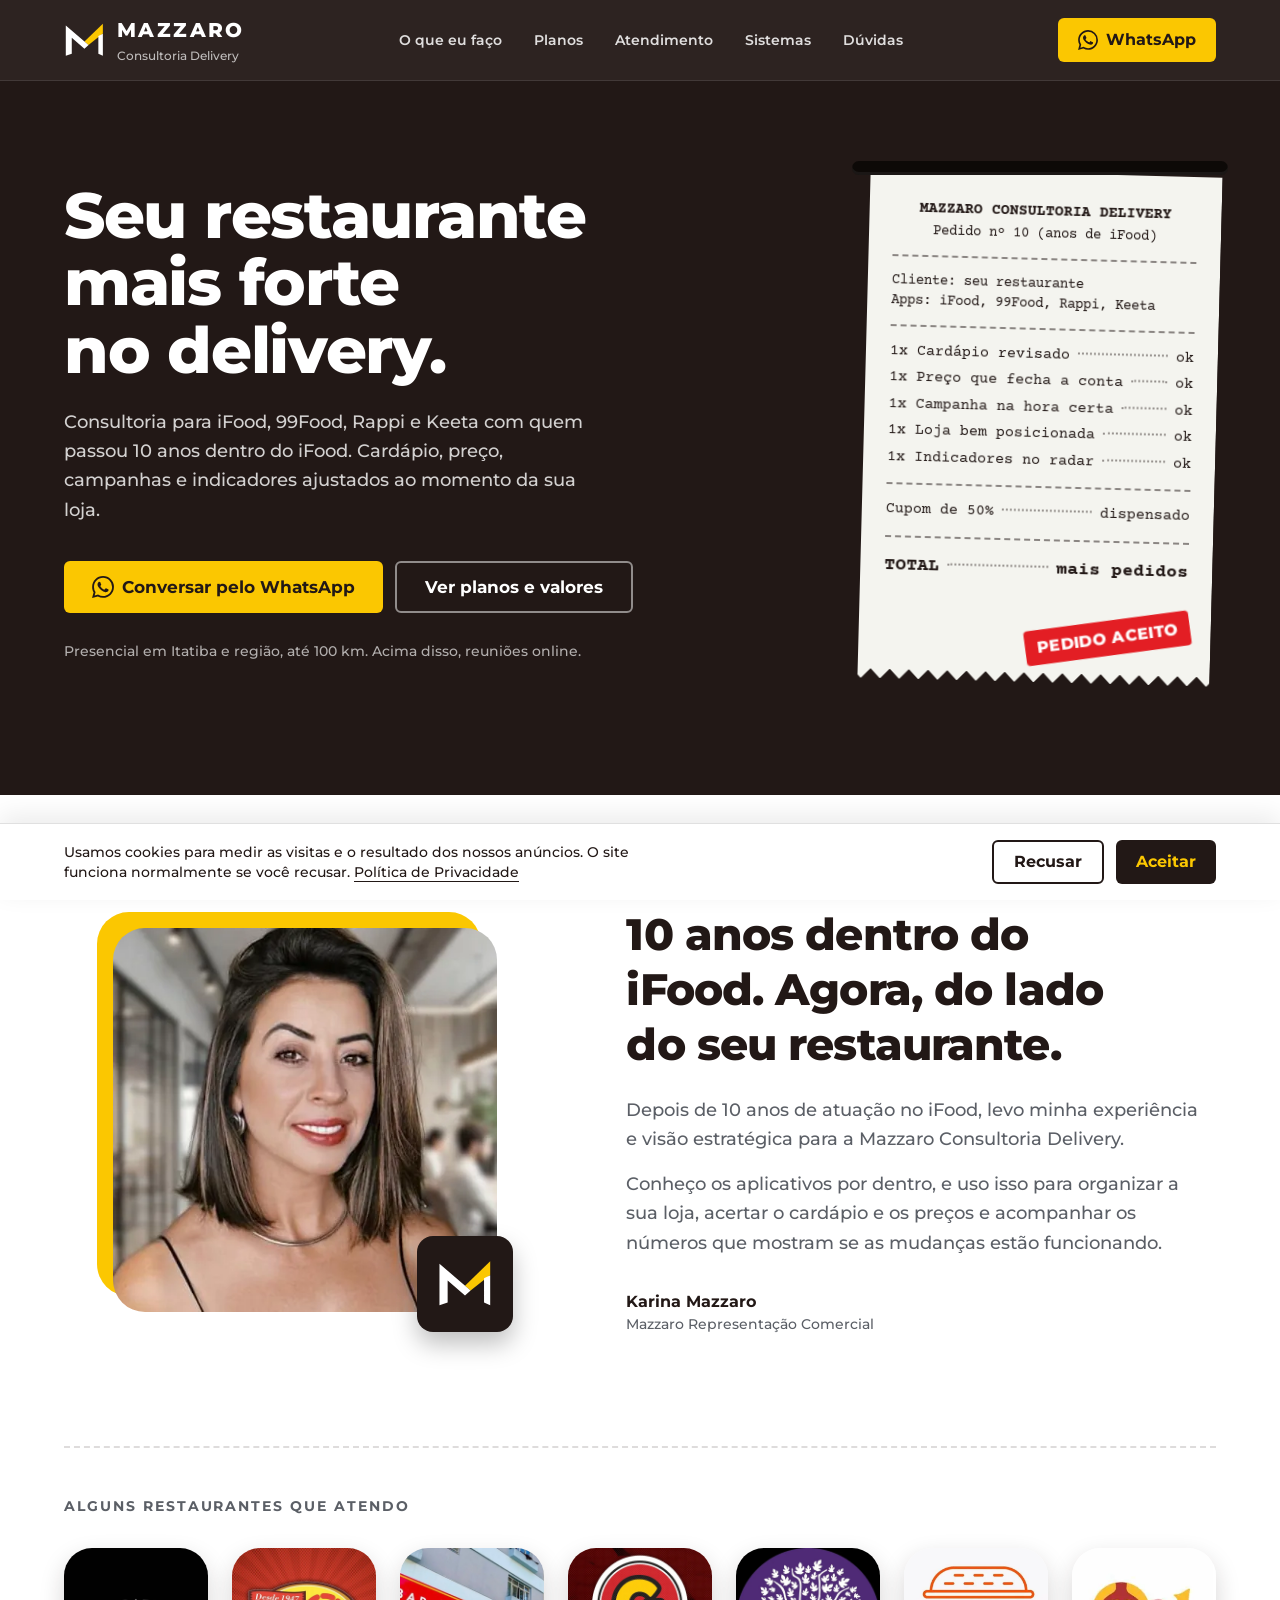
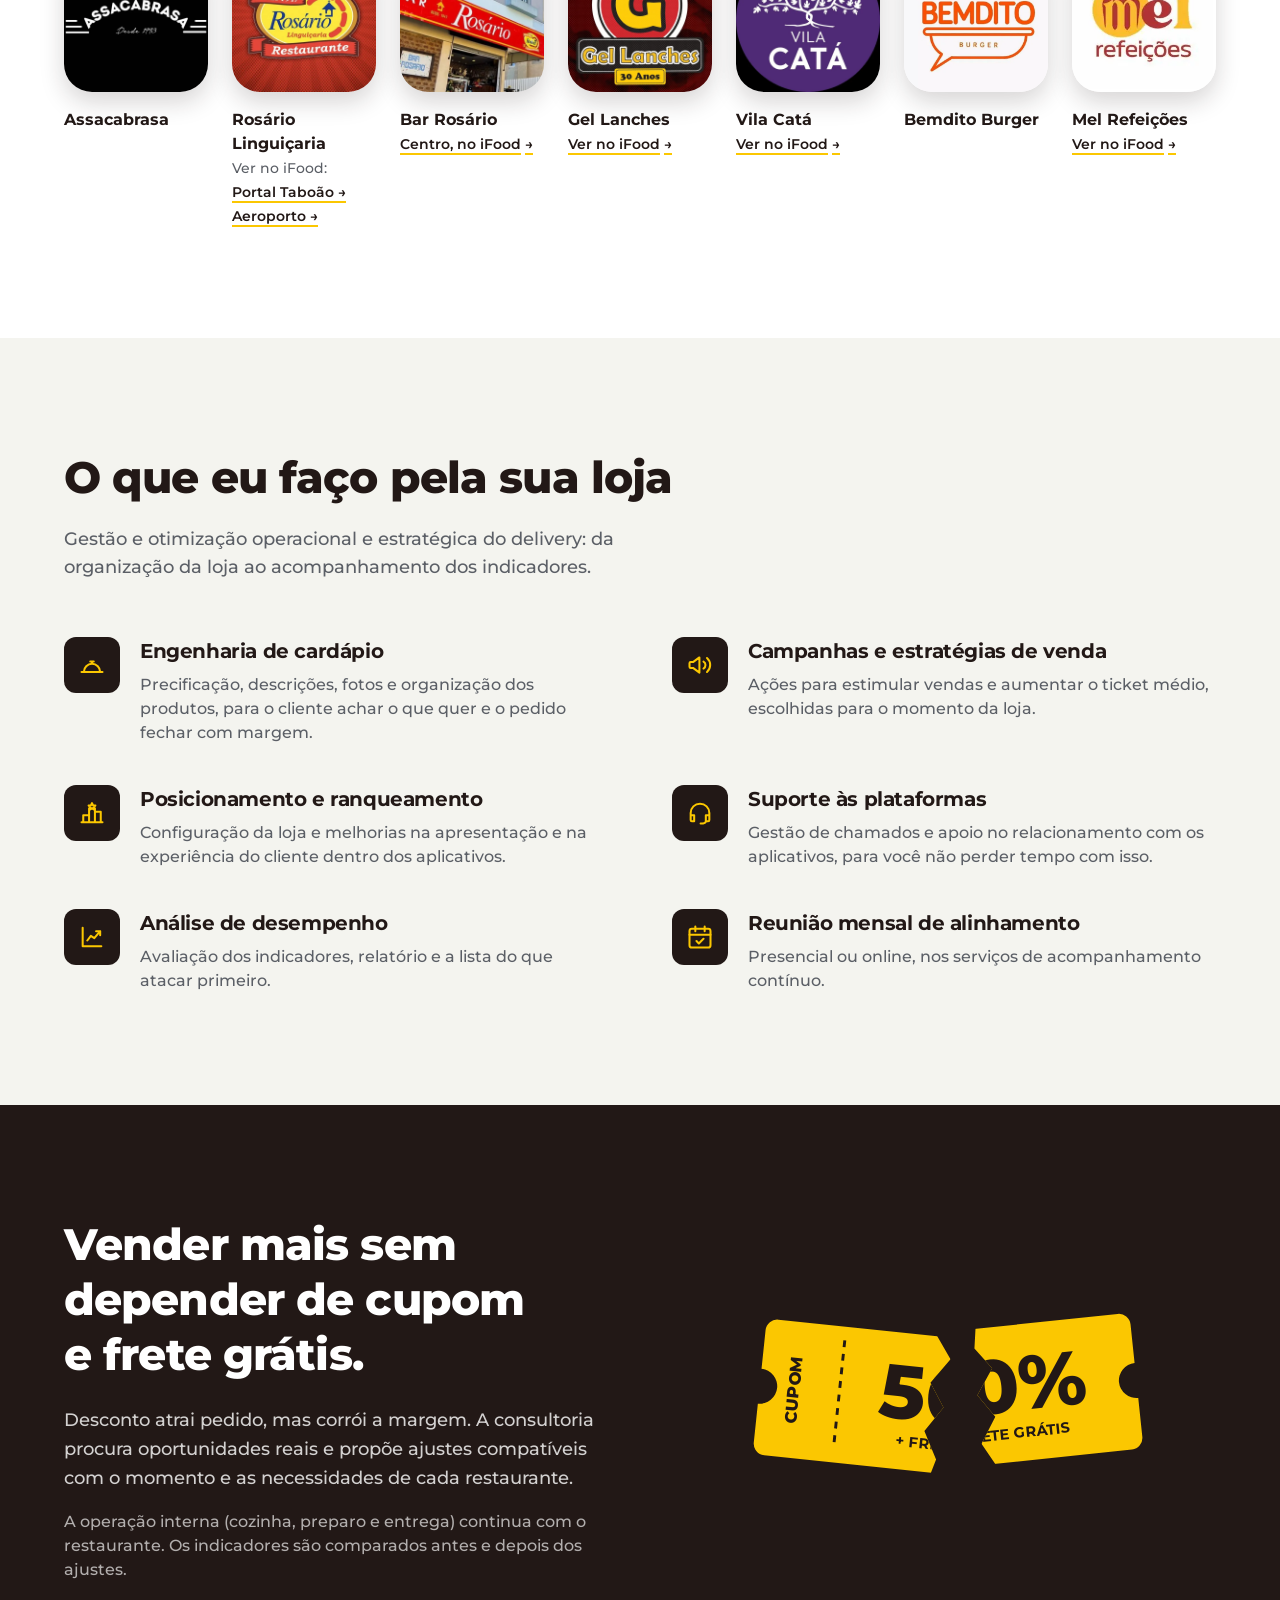
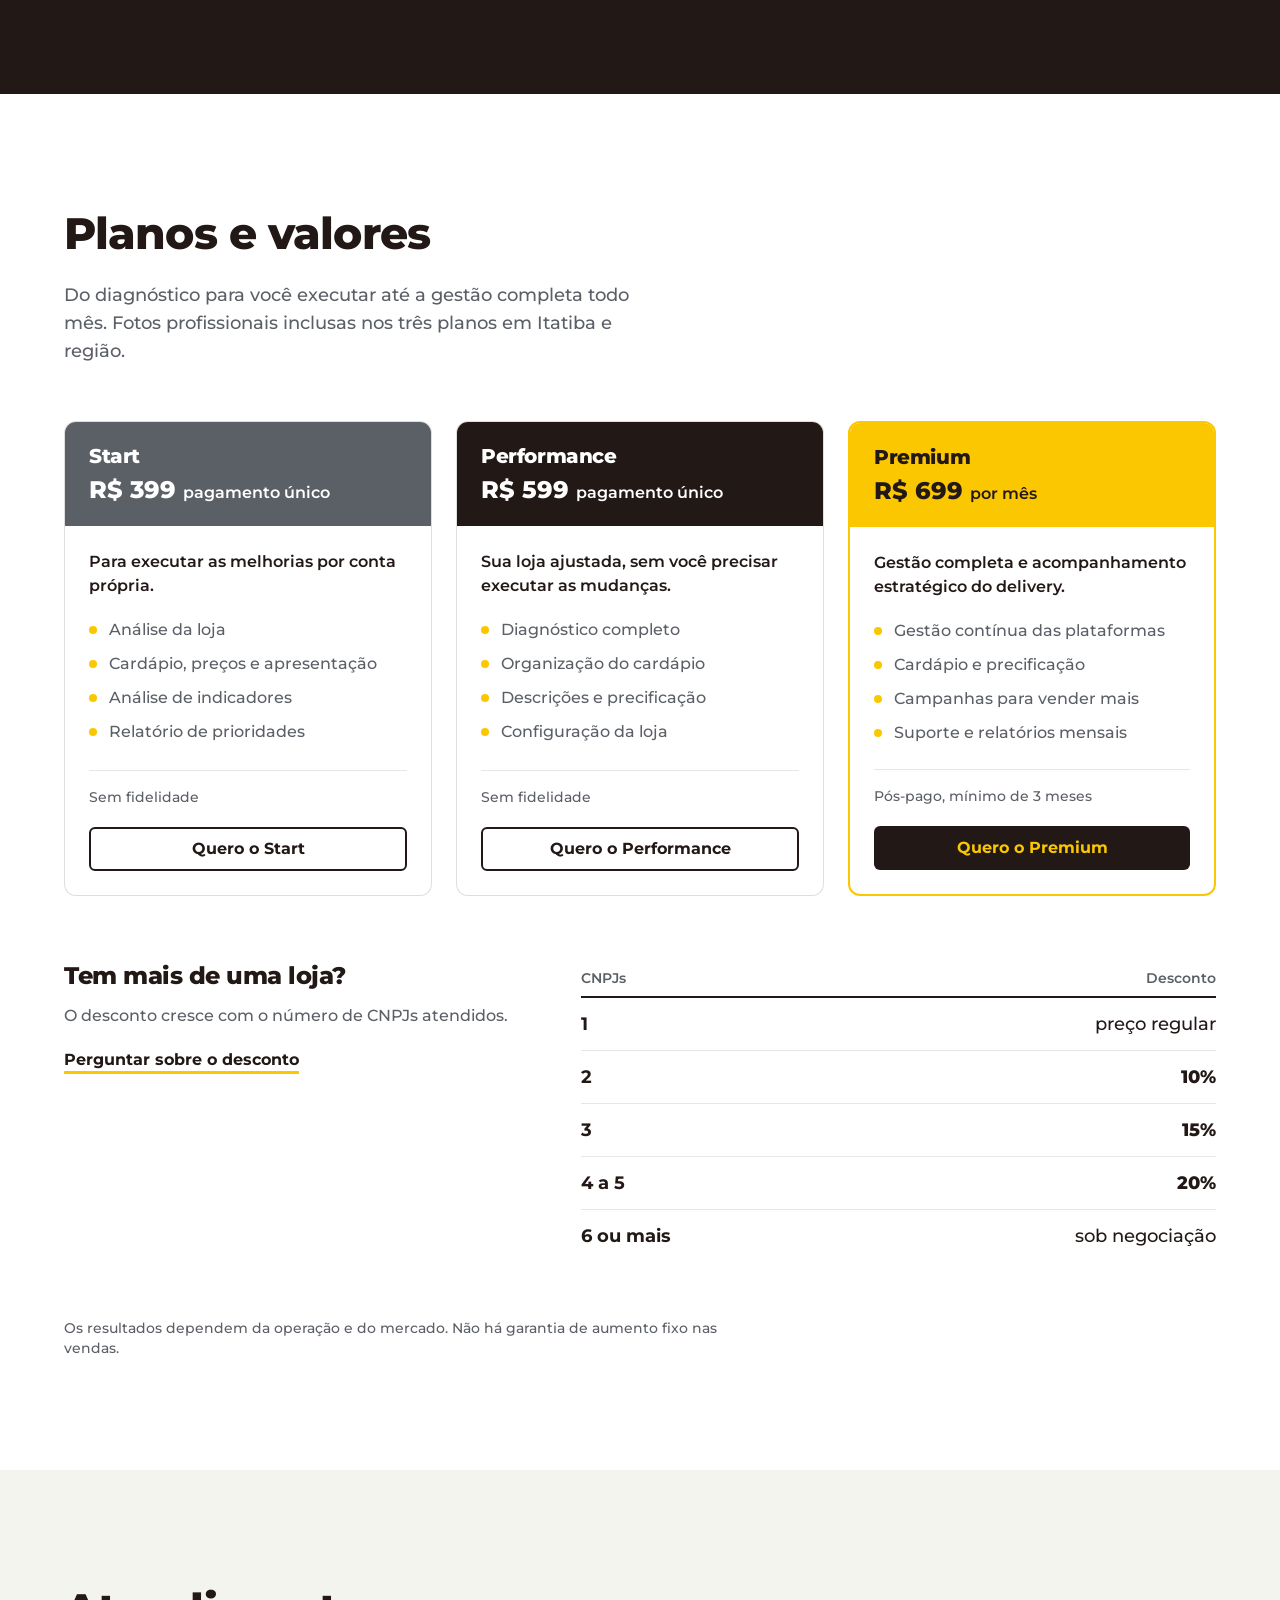
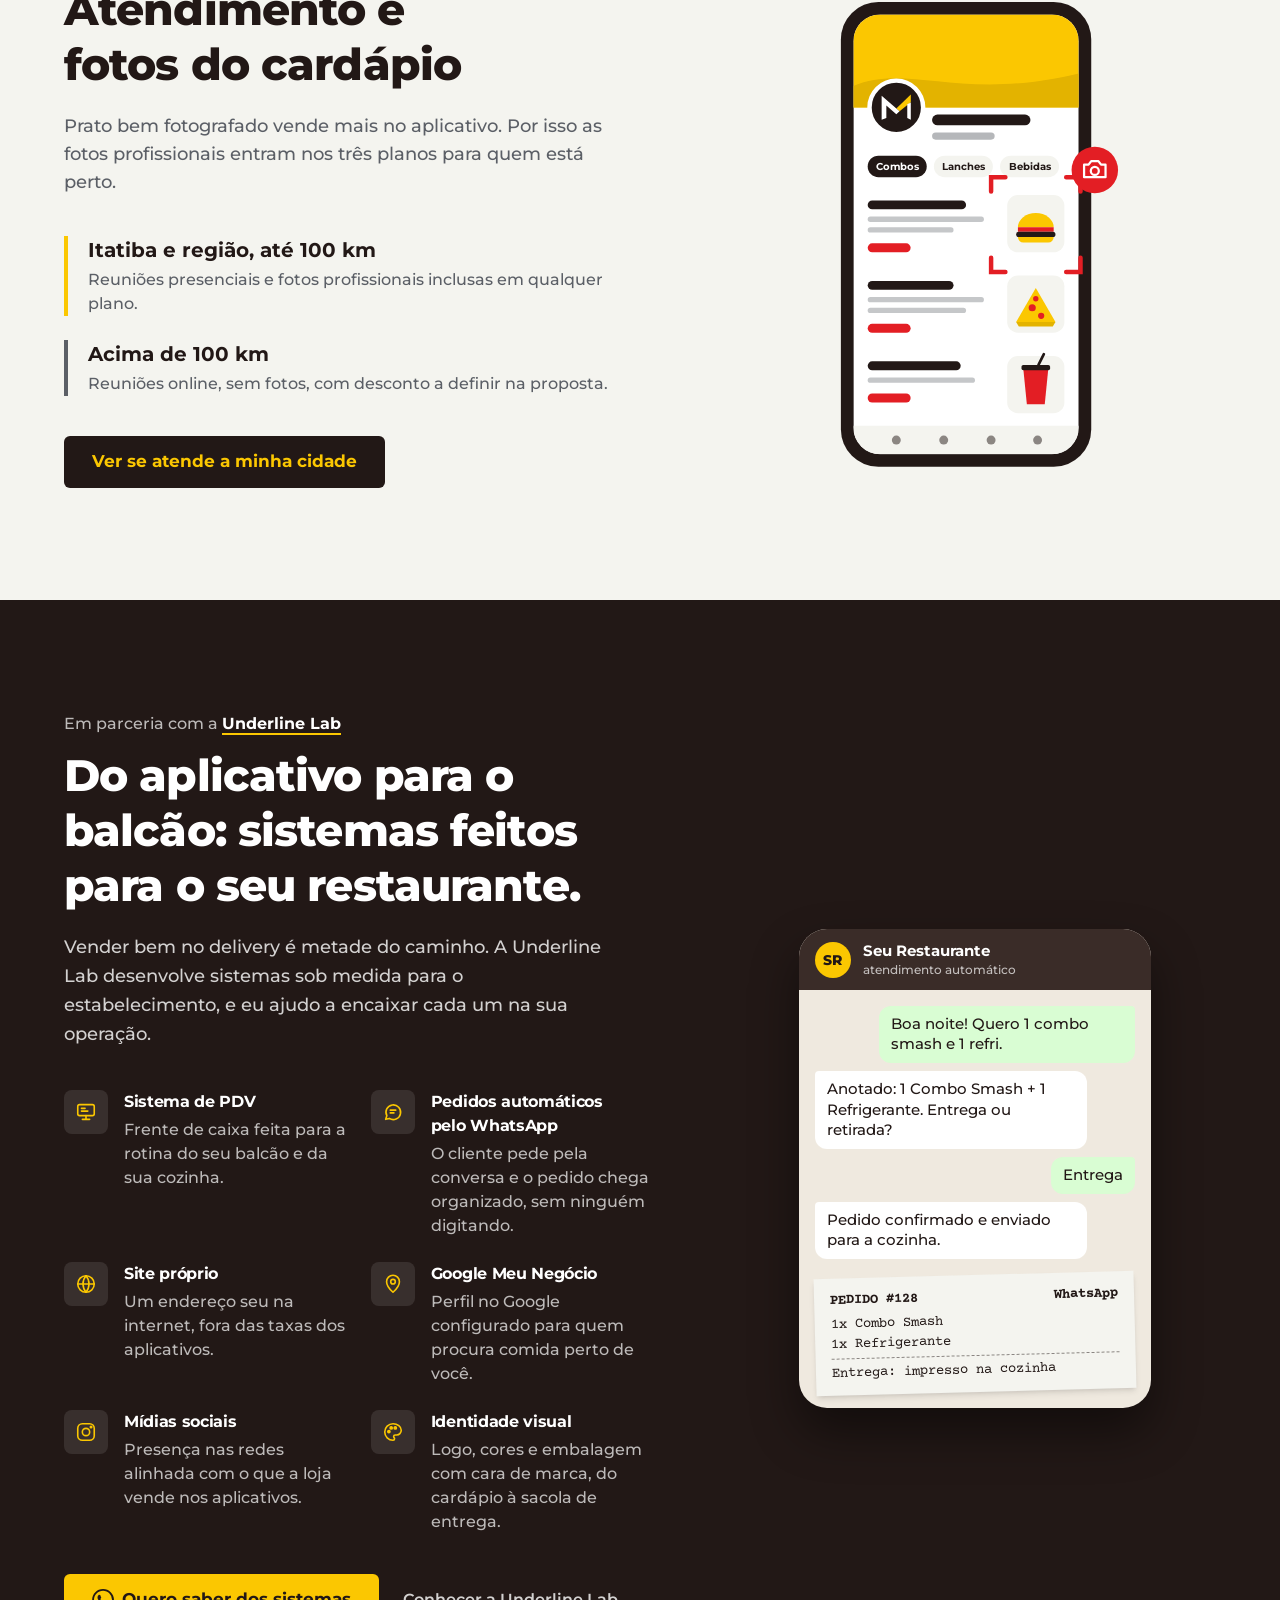
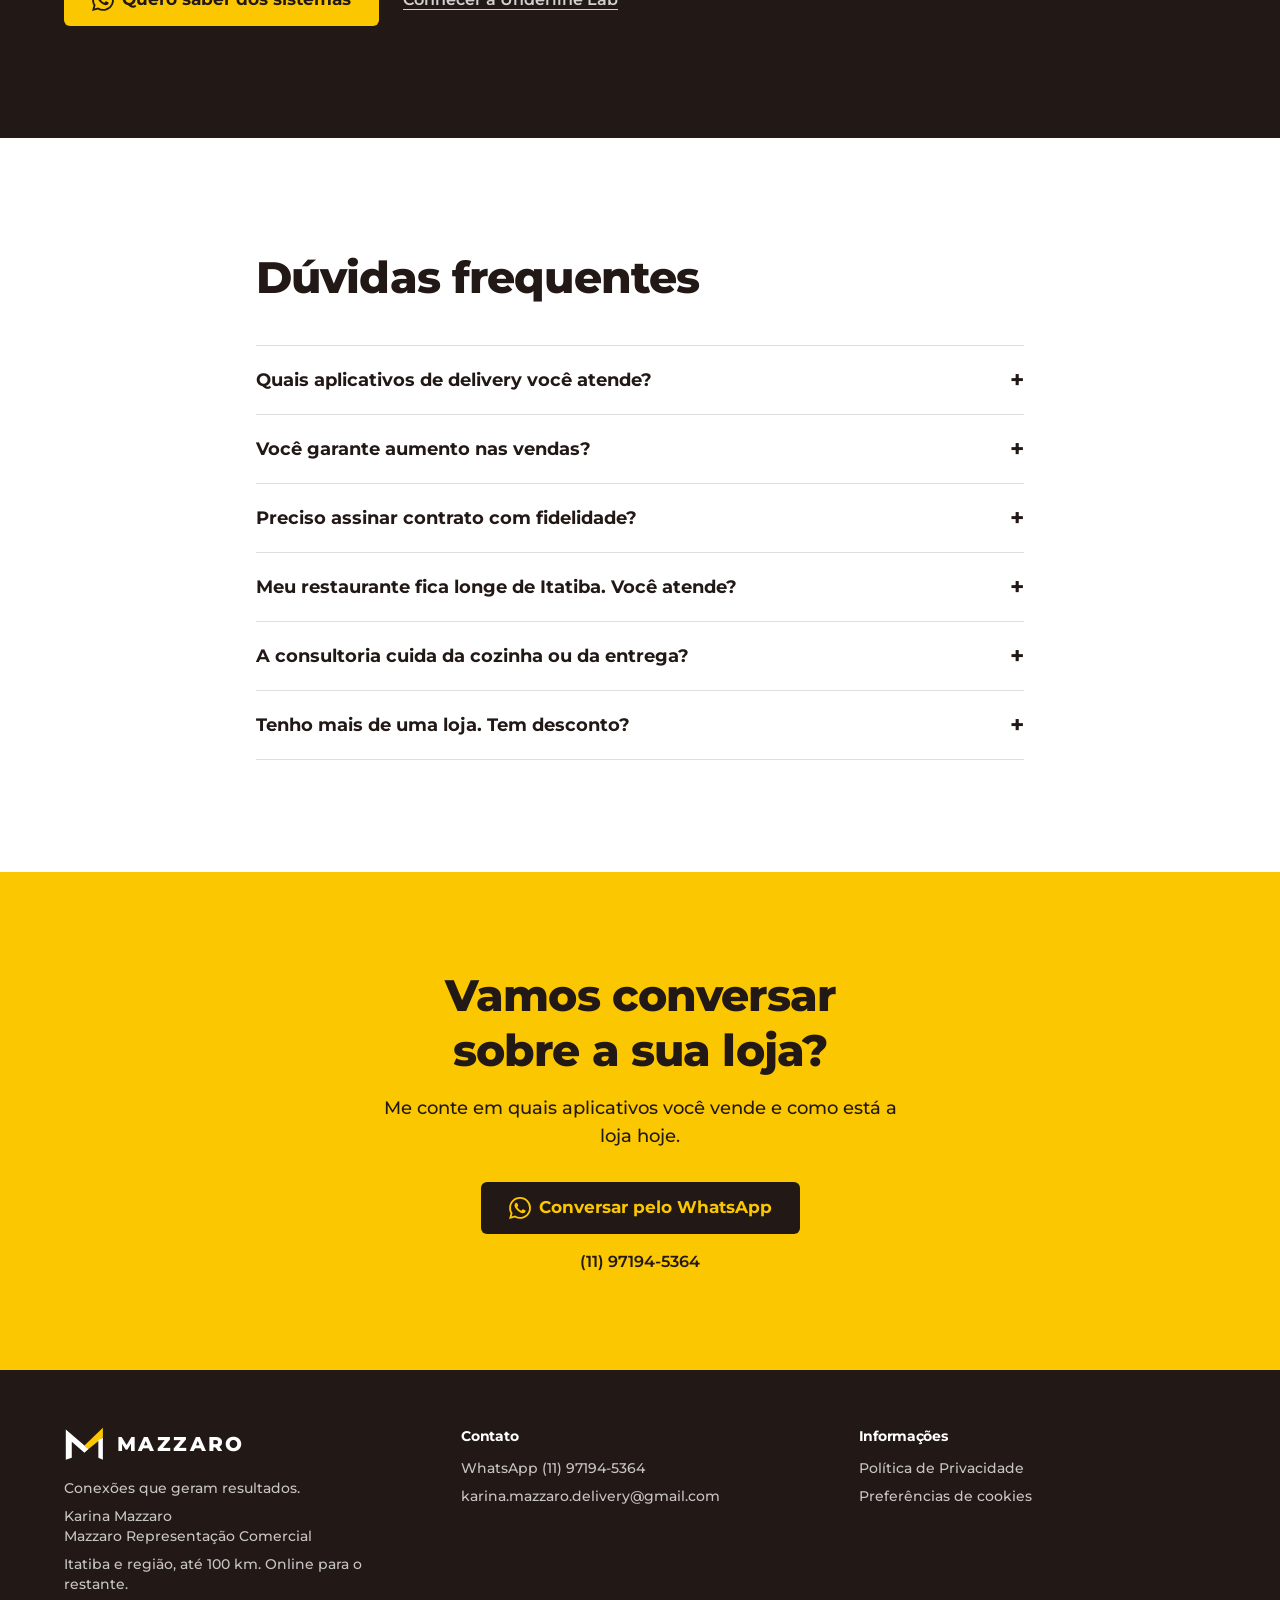
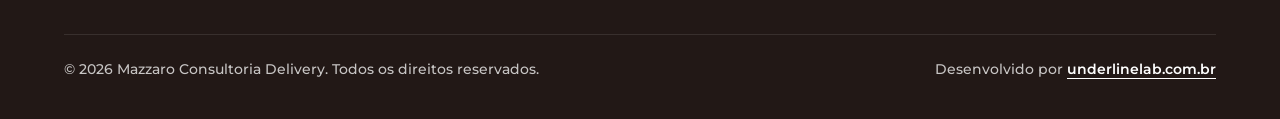
==== commit b3f8a73f: "Mel Refeições na faixa de clientes e links do iFood da Vila Catá e da Mel Co-Authored-By: Claude Opu" ====
--- a/index.html
+++ b/index.html
@@ -29,7 +29,7 @@
   <link rel="preconnect" href="https://fonts.gstatic.com" crossorigin>
   <link rel="stylesheet" href="https://fonts.googleapis.com/css2?family=Courier+Prime:wght@400;700&family=Montserrat:wght@500;700;800&display=swap">
 
-  <link rel="stylesheet" href="assets/css/styles.css?v=202611201441">
+  <link rel="stylesheet" href="assets/css/styles.css?v=202611201448">
   <!-- Google Analytics 4 (Consent Mode v2 avançado): a tag fica no HTML para o Google detectá-la, mas sem cookies
        até o "Aceitar" do banner (main.js atualiza o consentimento). ID repetido no CONFIG do main.js. -->
   <script async src="https://www.googletagmanager.com/gtag/js?id=G-2L0HZTKZH5"></script>
@@ -43,7 +43,7 @@
     gtag('js', new Date());
     gtag('config', 'G-2L0HZTKZH5');
   </script>
-  <script src="assets/js/main.js?v=202611201441" defer></script>
+  <script src="assets/js/main.js?v=202611201448" defer></script>
 
   <!-- Consultoria sem endereço físico: ProfessionalService com área de atendimento -->
   <script type="application/ld+json">
@@ -174,10 +174,10 @@
   </div>
 
   <!-- Clientes: logos no formato de "avatar de loja" do app; os que têm loja no iFood levam até ela.
-       Links: briefing.md, seção 4 (IFOOD_*). Sem link ainda: Assacabrasa, Vila Catá, Bemdito Burger. -->
+       Links: briefing.md, seção 4 (IFOOD_*). Sem link ainda: Assacabrasa, Bemdito Burger. -->
   <div class="container-lp mt-20 border-t-2 border-dashed border-cafe/15 pt-12 md:mt-28">
     <h3 class="text-sm font-bold uppercase tracking-[0.14em] text-texto-suave">Alguns restaurantes que atendo</h3>
-    <ul class="mt-8 grid grid-cols-2 gap-x-6 gap-y-10 sm:grid-cols-3 lg:grid-cols-6" role="list">
+    <ul class="mt-8 grid grid-cols-2 gap-x-6 gap-y-10 sm:grid-cols-4 lg:grid-cols-7" role="list">
       <li>
         <img src="assets/img/cliente-assacabrasa-600.webp" width="600" height="600" alt="Logo da Assacabrasa" loading="lazy" decoding="async"
              class="aspect-square w-full max-w-40 rounded-[1.75rem] object-cover shadow-[0_10px_24px_rgb(34_24_22/0.18)]">
@@ -210,14 +210,25 @@
         </a>
       </li>
       <li>
-        <img src="assets/img/cliente-vila-cata-600.webp" width="600" height="600" alt="Logo da Vila Catá" loading="lazy" decoding="async"
-             class="aspect-square w-full max-w-40 rounded-[1.75rem] object-cover shadow-[0_10px_24px_rgb(34_24_22/0.18)]">
-        <p class="mt-4 font-bold">Vila Catá</p>
+        <a href="https://www.ifood.com.br/delivery/jundiai-sp/vila-cata-gastrobar-jardim-das-samambaias/22a5b453-7c3d-4e2c-a2ba-5e5334a31abe" target="_blank" rel="noopener" data-track="ifood-cliente" data-origem="vila-cata" class="group block">
+          <img src="assets/img/cliente-vila-cata-600.webp" width="600" height="600" alt="Logo da Vila Catá" loading="lazy" decoding="async"
+               class="aspect-square w-full max-w-40 rounded-[1.75rem] object-cover shadow-[0_10px_24px_rgb(34_24_22/0.18)] transition duration-200 group-hover:-translate-y-1 group-hover:shadow-[0_16px_32px_rgb(34_24_22/0.24)]">
+          <span class="mt-4 block font-bold">Vila Catá</span>
+          <span class="mt-0.5 inline-flex items-center gap-1 text-sm font-semibold underline decoration-amarelo decoration-2 underline-offset-4 group-hover:decoration-cafe">Ver no iFood <span aria-hidden="true">→</span></span>
+        </a>
       </li>
       <li>
         <img src="assets/img/cliente-bemdito-burger-600.webp" width="500" height="500" alt="Logo da Bemdito Burger" loading="lazy" decoding="async"
              class="aspect-square w-full max-w-40 rounded-[1.75rem] object-cover shadow-[0_10px_24px_rgb(34_24_22/0.18)]">
         <p class="mt-4 font-bold">Bemdito Burger</p>
+      </li>
+      <li>
+        <a href="https://www.ifood.com.br/delivery/campinas-sp/mel-refeicoes-cambui-cambui/e42014a0-2c83-4330-864e-9c389379cf94" target="_blank" rel="noopener" data-track="ifood-cliente" data-origem="mel-refeicoes" class="group block">
+          <img src="assets/img/cliente-mel-refeicoes-600.webp" width="254" height="254" alt="Logo da Mel Refeições" loading="lazy" decoding="async"
+               class="aspect-square w-full max-w-40 rounded-[1.75rem] object-cover shadow-[0_10px_24px_rgb(34_24_22/0.18)] transition duration-200 group-hover:-translate-y-1 group-hover:shadow-[0_16px_32px_rgb(34_24_22/0.24)]">
+          <span class="mt-4 block font-bold">Mel Refeições</span>
+          <span class="mt-0.5 inline-flex items-center gap-1 text-sm font-semibold underline decoration-amarelo decoration-2 underline-offset-4 group-hover:decoration-cafe">Ver no iFood <span aria-hidden="true">→</span></span>
+        </a>
       </li>
     </ul>
   </div>
--- a/assets/css/styles.css
+++ b/assets/css/styles.css
@@ -1,2 +1,2 @@
 /*! tailwindcss v4.3.3 | MIT License | https://tailwindcss.com */
-@layer properties{@supports (((-webkit-hyphens:none)) and (not (margin-trim:inline))) or ((-moz-orient:inline) and (not (color:rgb(from red r g b)))){*,:before,:after,::backdrop{--tw-rotate-x:initial;--tw-rotate-y:initial;--tw-rotate-z:initial;--tw-skew-x:initial;--tw-skew-y:initial;--tw-space-y-reverse:0;--tw-divide-y-reverse:0;--tw-border-style:solid;--tw-leading:initial;--tw-font-weight:initial;--tw-tracking:initial;--tw-shadow:0 0 #0000;--tw-shadow-color:initial;--tw-shadow-alpha:100%;--tw-inset-shadow:0 0 #0000;--tw-inset-shadow-color:initial;--tw-inset-shadow-alpha:100%;--tw-ring-color:initial;--tw-ring-shadow:0 0 #0000;--tw-inset-ring-color:initial;--tw-inset-ring-shadow:0 0 #0000;--tw-ring-inset:initial;--tw-ring-offset-width:0px;--tw-ring-offset-color:#fff;--tw-ring-offset-shadow:0 0 #0000;--tw-backdrop-blur:initial;--tw-backdrop-brightness:initial;--tw-backdrop-contrast:initial;--tw-backdrop-grayscale:initial;--tw-backdrop-hue-rotate:initial;--tw-backdrop-invert:initial;--tw-backdrop-opacity:initial;--tw-backdrop-saturate:initial;--tw-backdrop-sepia:initial;--tw-duration:initial;--tw-translate-x:0;--tw-translate-y:0;--tw-translate-z:0}}}@layer theme{:root,:host{--font-sans:-apple-system, BlinkMacSystemFont, "Segoe UI", Roboto, "Helvetica Neue", "Noto Sans", Arial, sans-serif, "Apple Color Emoji", "Segoe UI Emoji", "Segoe UI Symbol", "Noto Color Emoji";--font-mono:ui-monospace, SFMono-Regular, Menlo, Monaco, Consolas, "Liberation Mono", "Courier New", monospace;--color-white:#fff;--spacing:.25rem;--container-sm:24rem;--container-md:28rem;--container-xl:36rem;--container-2xl:42rem;--container-3xl:48rem;--text-xs:.75rem;--text-xs--line-height:calc(1 / .75);--text-sm:.875rem;--text-sm--line-height:calc(1.25 / .875);--text-base:1rem;--text-base--line-height:calc(1.5 / 1);--text-lg:1.125rem;--text-lg--line-height:calc(1.75 / 1.125);--text-xl:1.25rem;--text-xl--line-height:calc(1.75 / 1.25);--text-2xl:1.5rem;--text-2xl--line-height:calc(2 / 1.5);--text-3xl:1.875rem;--text-3xl--line-height:calc(2.25 / 1.875);--text-4xl:2.25rem;--text-4xl--line-height:calc(2.5 / 2.25);--text-5xl:3rem;--text-5xl--line-height:1;--font-weight-medium:500;--font-weight-semibold:600;--font-weight-bold:700;--font-weight-extrabold:800;--leading-tight:1.25;--leading-snug:1.375;--leading-relaxed:1.625;--radius-sm:.25rem;--radius-lg:.5rem;--radius-xl:.75rem;--radius-2xl:1rem;--default-transition-duration:.15s;--default-transition-timing-function:cubic-bezier(.4, 0, .2, 1);--default-font-family:var(--font-sans);--default-mono-font-family:var(--font-mono);--color-cafe:#221816;--color-cafe-claro:#3a2c28;--color-amarelo:#fbc701;--color-amarelo-escuro:#e3b300;--color-vermelho:#e31e24;--color-papel:#f4f4ef;--color-grafite:#5b5f66;--color-marca:#221816;--color-fundo:#fff;--color-superficie:#f4f4ef;--color-texto:#221816;--color-texto-suave:#5b5f66;--font-titulo:"Montserrat", ui-sans-serif, system-ui, sans-serif;--font-corpo:"Montserrat", ui-sans-serif, system-ui, sans-serif;--font-cupom:"Courier Prime", "Courier New", monospace;--radius-marca:.375rem}}@layer base{*,:after,:before,::backdrop{box-sizing:border-box;border:0 solid;margin:0;padding:0}::file-selector-button{box-sizing:border-box;border:0 solid;margin:0;padding:0}html,:host{-webkit-text-size-adjust:100%;tab-size:4;line-height:1.5;font-family:var(--default-font-family,-apple-system, BlinkMacSystemFont, "Segoe UI", Roboto, "Helvetica Neue", "Noto Sans", Arial, sans-serif, "Apple Color Emoji", "Segoe UI Emoji", "Segoe UI Symbol", "Noto Color Emoji");font-feature-settings:var(--default-font-feature-settings,normal);font-variation-settings:var(--default-font-variation-settings,normal);-webkit-tap-highlight-color:transparent}hr{height:0;color:inherit;border-top-width:1px}abbr:where([title]){-webkit-text-decoration:underline dotted;text-decoration:underline dotted}h1,h2,h3,h4,h5,h6{font-size:inherit;font-weight:inherit}a{color:inherit;-webkit-text-decoration:inherit;-webkit-text-decoration:inherit;-webkit-text-decoration:inherit;text-decoration:inherit}b,strong{font-weight:bolder}code,kbd,samp,pre{font-family:var(--default-mono-font-family,ui-monospace, SFMono-Regular, Menlo, Monaco, Consolas, "Liberation Mono", "Courier New", monospace);font-feature-settings:var(--default-mono-font-feature-settings,normal);font-variation-settings:var(--default-mono-font-variation-settings,normal);font-size:1em}small{font-size:80%}sub,sup{vertical-align:baseline;font-size:75%;line-height:0;position:relative}sub{bottom:-.25em}sup{top:-.5em}table{text-indent:0;border-color:inherit;border-collapse:collapse}:-moz-focusring:where(:not(iframe)){outline:auto}progress{vertical-align:baseline}summary{display:list-item}ol,ul,menu{list-style:none}img,svg,video,canvas,audio,iframe,embed,object{vertical-align:middle;display:block}img,video{max-width:100%;height:auto}button,input,select,optgroup,textarea{font:inherit;font-feature-settings:inherit;font-variation-settings:inherit;letter-spacing:inherit;color:inherit;opacity:1;background-color:#0000;border-radius:0}::file-selector-button{font:inherit;font-feature-settings:inherit;font-variation-settings:inherit;letter-spacing:inherit;color:inherit;opacity:1;background-color:#0000;border-radius:0}:where(select:is([multiple],[size])) optgroup{font-weight:bolder}:where(select:is([multiple],[size])) optgroup option{padding-inline-start:20px}::file-selector-button{margin-inline-end:4px}::placeholder{opacity:1}@supports (not ((-webkit-appearance:-apple-pay-button))) or (contain-intrinsic-size:1px){::placeholder{color:currentColor}@supports (color:color-mix(in lab, red, red)){::placeholder{color:color-mix(in oklab, currentcolor 50%, transparent)}}}textarea{resize:vertical}::-webkit-search-decoration{-webkit-appearance:none}::-webkit-date-and-time-value{min-height:1lh;text-align:inherit}::-webkit-datetime-edit{display:inline-flex}::-webkit-datetime-edit-fields-wrapper{padding:0}::-webkit-datetime-edit{padding-block:0}::-webkit-datetime-edit-year-field{padding-block:0}::-webkit-datetime-edit-month-field{padding-block:0}::-webkit-datetime-edit-day-field{padding-block:0}::-webkit-datetime-edit-hour-field{padding-block:0}::-webkit-datetime-edit-minute-field{padding-block:0}::-webkit-datetime-edit-second-field{padding-block:0}::-webkit-datetime-edit-millisecond-field{padding-block:0}::-webkit-datetime-edit-meridiem-field{padding-block:0}::-webkit-calendar-picker-indicator{line-height:1}:-moz-ui-invalid{box-shadow:none}button,input:where([type=button],[type=reset],[type=submit]){appearance:button}::file-selector-button{appearance:button}::-webkit-inner-spin-button{height:auto}::-webkit-outer-spin-button{height:auto}[hidden]:where(:not([hidden=until-found])){display:none!important}html{scroll-behavior:smooth}body{font-weight:500}h1,h2,h3{letter-spacing:-.02em;text-wrap:balance}[id]{scroll-margin-top:5.5rem}:focus-visible{outline:3px solid var(--color-amarelo);outline-offset:3px}@media (prefers-reduced-motion:reduce){html{scroll-behavior:auto}*,:before,:after{transition-duration:.01ms!important;animation-duration:.01ms!important}}}@layer components{.container-lp{width:min(100% - 2rem,72rem);margin-inline:auto}.btn{border-radius:var(--radius-marca);justify-content:center;align-items:center;gap:.5rem;min-height:2.75rem;padding:.625rem 1.25rem;font-weight:700;line-height:1.2;text-decoration:none;transition:background-color .15s,color .15s,border-color .15s;display:inline-flex}.btn-lg{min-height:3.25rem;padding:.875rem 1.75rem;font-size:1.0625rem}.btn-marca{background:var(--color-cafe);color:var(--color-amarelo)}.btn-marca:hover{background:#000}.btn-whatsapp{background:var(--color-amarelo);color:var(--color-cafe)}.btn-whatsapp:hover{background:var(--color-amarelo-escuro)}.btn-contorno{color:var(--color-cafe);border:2px solid}.btn-contorno:hover{background:var(--color-superficie)}.btn-contorno-claro{color:#fff;border:2px solid #ffffff80}.btn-contorno-claro:hover{border-color:#fff}.btn-claro{color:var(--color-cafe);background:#fff}.btn-claro:hover{background:var(--color-superficie)}.icone-btn{border-radius:9999px;justify-content:center;align-items:center;width:2.75rem;height:2.75rem;display:inline-flex}.impressora{padding-top:.75rem;position:relative}.impressora:before{content:"";z-index:2;inset-inline:-.75rem;background:#0d0907;border-radius:.5rem;height:.875rem;position:absolute;top:0;box-shadow:inset 0 -3px #ffffff0f}.comanda{background:var(--color-papel);color:var(--color-cafe);font-family:var(--font-cupom);--dente:.6rem;-webkit-mask:linear-gradient(#000 0 0) top / 100% calc(100% - var(--dente)) no-repeat, conic-gradient(from -45deg at bottom, #0000, #000 1deg 89deg, #0000 90deg) bottom / calc(var(--dente) * 2) var(--dente) repeat-x;-webkit-mask:linear-gradient(#000 0 0) top / 100% calc(100% - var(--dente)) no-repeat, conic-gradient(from -45deg at bottom, #0000, #000 1deg 89deg, #0000 90deg) bottom / calc(var(--dente) * 2) var(--dente) repeat-x;-webkit-mask:linear-gradient(#000 0 0) top / 100% calc(100% - var(--dente)) no-repeat, conic-gradient(from -45deg at bottom, #0000, #000 1deg 89deg, #0000 90deg) bottom / calc(var(--dente) * 2) var(--dente) repeat-x;mask:linear-gradient(#000 0 0) top / 100% calc(100% - var(--dente)) no-repeat, conic-gradient(from -45deg at bottom, #0000, #000 1deg 89deg, #0000 90deg) bottom / calc(var(--dente) * 2) var(--dente) repeat-x;padding:1.75rem 1.5rem 2.25rem;font-size:.9375rem;line-height:1.5;animation:1.6s steps(14,end) .3s both imprimir;position:relative}@keyframes imprimir{0%{clip-path:inset(0 0 100%);transform:translateY(-2.5rem)}to{clip-path:inset(0);transform:translateY(0)}}.comanda-linha{align-items:baseline;gap:.5rem;display:flex}.comanda-linha>.pontos{border-bottom:2px dotted #22181673;flex:1;transform:translateY(-.3em)}.comanda-corte{border-top:2px dashed #22181680;margin-block:.875rem}.carimbo{background:var(--color-vermelho);color:#fff;font-family:var(--font-titulo);letter-spacing:.02em;border-radius:.25rem;padding:.35rem .75rem;font-size:1rem;font-weight:800;animation:.35s cubic-bezier(.3,1.6,.6,1) 2s both carimbar;position:absolute;bottom:1.75rem;right:1.25rem;transform:rotate(-9deg)}@keyframes carimbar{0%{opacity:0;transform:rotate(-9deg)scale(1.6)}to{opacity:1;transform:rotate(-9deg)scale(1)}}.plano{background:#fff;border:1px solid #22181624;border-radius:.75rem;flex-direction:column;display:flex;overflow:hidden}.plano-topo{color:#fff;padding:1.25rem 1.5rem}.plano li:before{content:"";background:var(--color-amarelo);border-radius:9999px;flex-shrink:0;width:.5rem;height:.5rem;margin-top:.5rem}.faq-item summary{cursor:pointer;justify-content:space-between;align-items:center;gap:1rem;list-style:none;display:flex}.faq-item summary::-webkit-details-marker{display:none}.faq-item summary:after{content:"+";flex-shrink:0;font-size:1.5rem;line-height:1;transition:transform .2s}.faq-item[open] summary:after{transform:rotate(45deg)}.wa-flutuante{right:1rem;bottom:calc(1rem + env(safe-area-inset-bottom));z-index:50;background:var(--color-amarelo);width:3.5rem;height:3.5rem;color:var(--color-cafe);border-radius:9999px;justify-content:center;align-items:center;display:inline-flex;position:fixed;box-shadow:0 6px 20px #0000004d}.wa-flutuante:hover{background:var(--color-amarelo-escuro)}.consentimento{z-index:60;padding:1rem 0 calc(1rem + env(safe-area-inset-bottom));background:var(--color-fundo);inset-inline:0;border-top:1px solid #0000001f;position:fixed;bottom:0;box-shadow:0 -8px 24px #00000014}body.consentimento-aberto .wa-flutuante{display:none}}@layer utilities{.sr-only{clip-path:inset(50%);white-space:nowrap;border-width:0;width:1px;height:1px;margin:-1px;padding:0;position:absolute;overflow:hidden}.absolute{position:absolute}.relative{position:relative}.sticky{position:sticky}.-top-4{top:calc(var(--spacing) * -4)}.top-0{top:0}.-right-4{right:calc(var(--spacing) * -4)}.-bottom-5{bottom:calc(var(--spacing) * -5)}.-left-4{left:calc(var(--spacing) * -4)}.z-40{z-index:40}.-mx-4{margin-inline:calc(var(--spacing) * -4)}.mx-auto{margin-inline:auto}.-mt-4{margin-top:calc(var(--spacing) * -4)}.mt-0\.5{margin-top:calc(var(--spacing) * .5)}.mt-1{margin-top:var(--spacing)}.mt-2{margin-top:calc(var(--spacing) * 2)}.mt-3{margin-top:calc(var(--spacing) * 3)}.mt-4{margin-top:calc(var(--spacing) * 4)}.mt-5{margin-top:calc(var(--spacing) * 5)}.mt-6{margin-top:calc(var(--spacing) * 6)}.mt-7{margin-top:calc(var(--spacing) * 7)}.mt-8{margin-top:calc(var(--spacing) * 8)}.mt-9{margin-top:calc(var(--spacing) * 9)}.mt-10{margin-top:calc(var(--spacing) * 10)}.mt-12{margin-top:calc(var(--spacing) * 12)}.mt-14{margin-top:calc(var(--spacing) * 14)}.mt-16{margin-top:calc(var(--spacing) * 16)}.mt-20{margin-top:calc(var(--spacing) * 20)}.mb-4{margin-bottom:calc(var(--spacing) * 4)}.ml-auto{margin-left:auto}.block{display:block}.flex{display:flex}.grid{display:grid}.hidden{display:none}.inline-block{display:inline-block}.inline-flex{display:inline-flex}.aspect-square{aspect-ratio:1}.size-9{width:calc(var(--spacing) * 9);height:calc(var(--spacing) * 9)}.size-11{width:calc(var(--spacing) * 11);height:calc(var(--spacing) * 11)}.size-14{width:calc(var(--spacing) * 14);height:calc(var(--spacing) * 14)}.size-20{width:calc(var(--spacing) * 20);height:calc(var(--spacing) * 20)}.size-full{width:100%;height:100%}.h-8{height:calc(var(--spacing) * 8)}.h-9{height:calc(var(--spacing) * 9)}.h-10{height:calc(var(--spacing) * 10)}.h-16{height:calc(var(--spacing) * 16)}.min-h-svh{min-height:100svh}.w-12{width:calc(var(--spacing) * 12)}.w-auto{width:auto}.w-fit{width:fit-content}.w-full{width:100%}.max-w-2xl{max-width:var(--container-2xl)}.max-w-3xl{max-width:var(--container-3xl)}.max-w-40{max-width:calc(var(--spacing) * 40)}.max-w-\[19rem\]{max-width:19rem}.max-w-\[20rem\]{max-width:20rem}.max-w-\[22rem\]{max-width:22rem}.max-w-\[34rem\]{max-width:34rem}.max-w-\[36rem\]{max-width:36rem}.max-w-\[44rem\]{max-width:44rem}.max-w-\[80\%\]{max-width:80%}.max-w-\[85\%\]{max-width:85%}.max-w-md{max-width:var(--container-md)}.max-w-prose{max-width:65ch}.max-w-xl{max-width:var(--container-xl)}.shrink-0{flex-shrink:0}.grow{flex-grow:1}.rotate-\[-1\.5deg\]{rotate:-1.5deg}.rotate-\[1\.5deg\]{rotate:1.5deg}.transform{transform:var(--tw-rotate-x,) var(--tw-rotate-y,) var(--tw-rotate-z,) var(--tw-skew-x,) var(--tw-skew-y,)}.grid-cols-2{grid-template-columns:repeat(2,minmax(0,1fr))}.flex-col{flex-direction:column}.flex-wrap{flex-wrap:wrap}.items-center{align-items:center}.items-start{align-items:flex-start}.justify-between{justify-content:space-between}.justify-center{justify-content:center}.gap-1{gap:var(--spacing)}.gap-2{gap:calc(var(--spacing) * 2)}.gap-3{gap:calc(var(--spacing) * 3)}.gap-4{gap:calc(var(--spacing) * 4)}.gap-5{gap:calc(var(--spacing) * 5)}.gap-6{gap:calc(var(--spacing) * 6)}.gap-8{gap:calc(var(--spacing) * 8)}.gap-10{gap:calc(var(--spacing) * 10)}.gap-12{gap:calc(var(--spacing) * 12)}.gap-14{gap:calc(var(--spacing) * 14)}:where(.space-y-1>:not(:last-child)){--tw-space-y-reverse:0;margin-block-start:calc(var(--spacing) * var(--tw-space-y-reverse));margin-block-end:calc(var(--spacing) * calc(1 - var(--tw-space-y-reverse)))}:where(.space-y-2>:not(:last-child)){--tw-space-y-reverse:0;margin-block-start:calc(calc(var(--spacing) * 2) * var(--tw-space-y-reverse));margin-block-end:calc(calc(var(--spacing) * 2) * calc(1 - var(--tw-space-y-reverse)))}:where(.space-y-2\.5>:not(:last-child)){--tw-space-y-reverse:0;margin-block-start:calc(calc(var(--spacing) * 2.5) * var(--tw-space-y-reverse));margin-block-end:calc(calc(var(--spacing) * 2.5) * calc(1 - var(--tw-space-y-reverse)))}:where(.space-y-4>:not(:last-child)){--tw-space-y-reverse:0;margin-block-start:calc(calc(var(--spacing) * 4) * var(--tw-space-y-reverse));margin-block-end:calc(calc(var(--spacing) * 4) * calc(1 - var(--tw-space-y-reverse)))}:where(.space-y-6>:not(:last-child)){--tw-space-y-reverse:0;margin-block-start:calc(calc(var(--spacing) * 6) * var(--tw-space-y-reverse));margin-block-end:calc(calc(var(--spacing) * 6) * calc(1 - var(--tw-space-y-reverse)))}:where(.space-y-8>:not(:last-child)){--tw-space-y-reverse:0;margin-block-start:calc(calc(var(--spacing) * 8) * var(--tw-space-y-reverse));margin-block-end:calc(calc(var(--spacing) * 8) * calc(1 - var(--tw-space-y-reverse)))}.gap-x-6{column-gap:calc(var(--spacing) * 6)}.gap-x-16{column-gap:calc(var(--spacing) * 16)}.gap-y-4{row-gap:calc(var(--spacing) * 4)}.gap-y-10{row-gap:calc(var(--spacing) * 10)}:where(.divide-y>:not(:last-child)){--tw-divide-y-reverse:0;border-bottom-style:var(--tw-border-style);border-top-style:var(--tw-border-style);border-top-width:calc(1px * var(--tw-divide-y-reverse));border-bottom-width:calc(1px * calc(1 - var(--tw-divide-y-reverse)))}:where(.divide-cafe\/10>:not(:last-child)){border-color:#2218161a}@supports (color:color-mix(in lab, red, red)){:where(.divide-cafe\/10>:not(:last-child)){border-color:color-mix(in oklab, var(--color-cafe) 10%, transparent)}}:where(.divide-cafe\/15>:not(:last-child)){border-color:#22181626}@supports (color:color-mix(in lab, red, red)){:where(.divide-cafe\/15>:not(:last-child)){border-color:color-mix(in oklab, var(--color-cafe) 15%, transparent)}}.overflow-hidden{overflow:hidden}.rounded-2xl{border-radius:var(--radius-2xl)}.rounded-\[1\.75rem\]{border-radius:1.75rem}.rounded-\[2rem\]{border-radius:2rem}.rounded-full{border-radius:3.40282e38px}.rounded-lg{border-radius:var(--radius-lg)}.rounded-xl{border-radius:var(--radius-xl)}.rounded-t-\[1\.75rem\]{border-top-left-radius:1.75rem;border-top-right-radius:1.75rem}.rounded-tl-sm{border-top-left-radius:var(--radius-sm)}.rounded-tr-sm{border-top-right-radius:var(--radius-sm)}.border-2{border-style:var(--tw-border-style);border-width:2px}.border-y{border-block-style:var(--tw-border-style);border-block-width:1px}.border-t{border-top-style:var(--tw-border-style);border-top-width:1px}.border-t-2{border-top-style:var(--tw-border-style);border-top-width:2px}.border-b{border-bottom-style:var(--tw-border-style);border-bottom-width:1px}.border-b-2{border-bottom-style:var(--tw-border-style);border-bottom-width:2px}.border-l-4{border-left-style:var(--tw-border-style);border-left-width:4px}.border-dashed{--tw-border-style:dashed;border-style:dashed}.border-amarelo{border-color:var(--color-amarelo)}.border-cafe{border-color:var(--color-cafe)}.border-cafe\/10{border-color:#2218161a}@supports (color:color-mix(in lab, red, red)){.border-cafe\/10{border-color:color-mix(in oklab, var(--color-cafe) 10%, transparent)}}.border-cafe\/15{border-color:#22181626}@supports (color:color-mix(in lab, red, red)){.border-cafe\/15{border-color:color-mix(in oklab, var(--color-cafe) 15%, transparent)}}.border-cafe\/50{border-color:#22181680}@supports (color:color-mix(in lab, red, red)){.border-cafe\/50{border-color:color-mix(in oklab, var(--color-cafe) 50%, transparent)}}.border-grafite{border-color:var(--color-grafite)}.border-texto\/10{border-color:#2218161a}@supports (color:color-mix(in lab, red, red)){.border-texto\/10{border-color:color-mix(in oklab, var(--color-texto) 10%, transparent)}}.border-white\/10{border-color:#ffffff1a}@supports (color:color-mix(in lab, red, red)){.border-white\/10{border-color:color-mix(in oklab, var(--color-white) 10%, transparent)}}.bg-\[\#d9fdd3\]{background-color:#d9fdd3}.bg-\[\#efe9df\]{background-color:#efe9df}.bg-amarelo{background-color:var(--color-amarelo)}.bg-cafe{background-color:var(--color-cafe)}.bg-cafe-claro{background-color:var(--color-cafe-claro)}.bg-cafe\/95{background-color:#221816f2}@supports (color:color-mix(in lab, red, red)){.bg-cafe\/95{background-color:color-mix(in oklab, var(--color-cafe) 95%, transparent)}}.bg-fundo{background-color:var(--color-fundo)}.bg-grafite{background-color:var(--color-grafite)}.bg-papel{background-color:var(--color-papel)}.bg-superficie{background-color:var(--color-superficie)}.bg-white{background-color:var(--color-white)}.bg-white\/10{background-color:#ffffff1a}@supports (color:color-mix(in lab, red, red)){.bg-white\/10{background-color:color-mix(in oklab, var(--color-white) 10%, transparent)}}.object-cover{object-fit:cover}.p-4{padding:calc(var(--spacing) * 4)}.p-6{padding:calc(var(--spacing) * 6)}.px-3{padding-inline:calc(var(--spacing) * 3)}.px-4{padding-inline:calc(var(--spacing) * 4)}.py-2{padding-block:calc(var(--spacing) * 2)}.py-3{padding-block:calc(var(--spacing) * 3)}.py-5{padding-block:calc(var(--spacing) * 5)}.py-6{padding-block:calc(var(--spacing) * 6)}.py-12{padding-block:calc(var(--spacing) * 12)}.py-16{padding-block:calc(var(--spacing) * 16)}.py-20{padding-block:calc(var(--spacing) * 20)}.pt-1{padding-top:var(--spacing)}.pt-4{padding-top:calc(var(--spacing) * 4)}.pt-6{padding-top:calc(var(--spacing) * 6)}.pt-12{padding-top:calc(var(--spacing) * 12)}.pt-14{padding-top:calc(var(--spacing) * 14)}.pb-20{padding-bottom:calc(var(--spacing) * 20)}.pb-28{padding-bottom:calc(var(--spacing) * 28)}.pl-5{padding-left:calc(var(--spacing) * 5)}.text-center{text-align:center}.text-left{text-align:left}.text-right{text-align:right}.font-corpo{font-family:var(--font-corpo)}.font-cupom{font-family:var(--font-cupom)}.font-titulo{font-family:var(--font-titulo)}.text-2xl{font-size:var(--text-2xl);line-height:var(--tw-leading,var(--text-2xl--line-height))}.text-3xl{font-size:var(--text-3xl);line-height:var(--tw-leading,var(--text-3xl--line-height))}.text-base{font-size:var(--text-base);line-height:var(--tw-leading,var(--text-base--line-height))}.text-lg{font-size:var(--text-lg);line-height:var(--tw-leading,var(--text-lg--line-height))}.text-sm{font-size:var(--text-sm);line-height:var(--tw-leading,var(--text-sm--line-height))}.text-xl{font-size:var(--text-xl);line-height:var(--tw-leading,var(--text-xl--line-height))}.text-xs{font-size:var(--text-xs);line-height:var(--tw-leading,var(--text-xs--line-height))}.text-\[0\.6875rem\]{font-size:.6875rem}.text-\[0\.9375rem\]{font-size:.9375rem}.text-\[2\.5rem\]{font-size:2.5rem}.leading-\[1\.05\]{--tw-leading:1.05;line-height:1.05}.leading-none{--tw-leading:1;line-height:1}.leading-relaxed{--tw-leading:var(--leading-relaxed);line-height:var(--leading-relaxed)}.leading-snug{--tw-leading:var(--leading-snug);line-height:var(--leading-snug)}.leading-tight{--tw-leading:var(--leading-tight);line-height:var(--leading-tight)}.font-bold{--tw-font-weight:var(--font-weight-bold);font-weight:var(--font-weight-bold)}.font-extrabold{--tw-font-weight:var(--font-weight-extrabold);font-weight:var(--font-weight-extrabold)}.font-medium{--tw-font-weight:var(--font-weight-medium);font-weight:var(--font-weight-medium)}.font-semibold{--tw-font-weight:var(--font-weight-semibold);font-weight:var(--font-weight-semibold)}.tracking-\[0\.12em\]{--tw-tracking:.12em;letter-spacing:.12em}.tracking-\[0\.14em\]{--tw-tracking:.14em;letter-spacing:.14em}.break-all{word-break:break-all}.text-amarelo{color:var(--color-amarelo)}.text-cafe{color:var(--color-cafe)}.text-marca{color:var(--color-marca)}.text-texto{color:var(--color-texto)}.text-texto-suave{color:var(--color-texto-suave)}.text-white{color:var(--color-white)}.text-white\/65{color:#ffffffa6}@supports (color:color-mix(in lab, red, red)){.text-white\/65{color:color-mix(in oklab, var(--color-white) 65%, transparent)}}.text-white\/70{color:#ffffffb3}@supports (color:color-mix(in lab, red, red)){.text-white\/70{color:color-mix(in oklab, var(--color-white) 70%, transparent)}}.text-white\/75{color:#ffffffbf}@supports (color:color-mix(in lab, red, red)){.text-white\/75{color:color-mix(in oklab, var(--color-white) 75%, transparent)}}.text-white\/80{color:#fffc}@supports (color:color-mix(in lab, red, red)){.text-white\/80{color:color-mix(in oklab, var(--color-white) 80%, transparent)}}.text-white\/85{color:#ffffffd9}@supports (color:color-mix(in lab, red, red)){.text-white\/85{color:color-mix(in oklab, var(--color-white) 85%, transparent)}}.uppercase{text-transform:uppercase}.underline{text-decoration-line:underline}.decoration-amarelo{-webkit-text-decoration-color:var(--color-amarelo);-webkit-text-decoration-color:var(--color-amarelo);text-decoration-color:var(--color-amarelo)}.decoration-2{text-decoration-thickness:2px}.decoration-\[3px\]{text-decoration-thickness:3px}.underline-offset-4{text-underline-offset:4px}.underline-offset-\[6px\]{text-underline-offset:6px}.antialiased{-webkit-font-smoothing:antialiased;-moz-osx-font-smoothing:grayscale}.shadow-\[0_10px_24px_rgb\(34_24_22\/0\.18\)\]{--tw-shadow:0 10px 24px var(--tw-shadow-color,#2218162e);box-shadow:var(--tw-inset-shadow), var(--tw-inset-ring-shadow), var(--tw-ring-offset-shadow), var(--tw-ring-shadow), var(--tw-shadow)}.shadow-\[0_12px_24px_rgb\(0_0_0\/0\.25\)\]{--tw-shadow:0 12px 24px var(--tw-shadow-color,#00000040);box-shadow:var(--tw-inset-shadow), var(--tw-inset-ring-shadow), var(--tw-ring-offset-shadow), var(--tw-ring-shadow), var(--tw-shadow)}.shadow-\[0_24px_48px_rgb\(0_0_0\/0\.45\)\]{--tw-shadow:0 24px 48px var(--tw-shadow-color,#00000073);box-shadow:var(--tw-inset-shadow), var(--tw-inset-ring-shadow), var(--tw-ring-offset-shadow), var(--tw-ring-shadow), var(--tw-shadow)}.shadow-md{--tw-shadow:0 4px 6px -1px var(--tw-shadow-color,#0000001a), 0 2px 4px -2px var(--tw-shadow-color,#0000001a);box-shadow:var(--tw-inset-shadow), var(--tw-inset-ring-shadow), var(--tw-ring-offset-shadow), var(--tw-ring-shadow), var(--tw-shadow)}.backdrop-blur{--tw-backdrop-blur:blur(8px);-webkit-backdrop-filter:var(--tw-backdrop-blur,) var(--tw-backdrop-brightness,) var(--tw-backdrop-contrast,) var(--tw-backdrop-grayscale,) var(--tw-backdrop-hue-rotate,) var(--tw-backdrop-invert,) var(--tw-backdrop-opacity,) var(--tw-backdrop-saturate,) var(--tw-backdrop-sepia,);backdrop-filter:var(--tw-backdrop-blur,) var(--tw-backdrop-brightness,) var(--tw-backdrop-contrast,) var(--tw-backdrop-grayscale,) var(--tw-backdrop-hue-rotate,) var(--tw-backdrop-invert,) var(--tw-backdrop-opacity,) var(--tw-backdrop-saturate,) var(--tw-backdrop-sepia,)}.transition{transition-property:color,background-color,border-color,outline-color,text-decoration-color,fill,stroke,--tw-gradient-from,--tw-gradient-via,--tw-gradient-to,opacity,box-shadow,transform,translate,scale,rotate,filter,-webkit-backdrop-filter,backdrop-filter,display,content-visibility,overlay,pointer-events;transition-timing-function:var(--tw-ease,var(--default-transition-timing-function));transition-duration:var(--tw-duration,var(--default-transition-duration))}.duration-200{--tw-duration:.2s;transition-duration:.2s}@media (hover:hover){.group-hover\:-translate-y-1:is(:where(.group):hover *){--tw-translate-y:calc(var(--spacing) * -1);translate:var(--tw-translate-x) var(--tw-translate-y)}.group-hover\:decoration-cafe:is(:where(.group):hover *){-webkit-text-decoration-color:var(--color-cafe);-webkit-text-decoration-color:var(--color-cafe);text-decoration-color:var(--color-cafe)}.group-hover\:shadow-\[0_16px_32px_rgb\(34_24_22\/0\.24\)\]:is(:where(.group):hover *){--tw-shadow:0 16px 32px var(--tw-shadow-color,#2218163d);box-shadow:var(--tw-inset-shadow), var(--tw-inset-ring-shadow), var(--tw-ring-offset-shadow), var(--tw-ring-shadow), var(--tw-shadow)}.hover\:text-amarelo:hover{color:var(--color-amarelo)}.hover\:decoration-cafe:hover{-webkit-text-decoration-color:var(--color-cafe);-webkit-text-decoration-color:var(--color-cafe);text-decoration-color:var(--color-cafe)}}.focus\:not-sr-only:focus{clip-path:none;white-space:normal;width:auto;height:auto;margin:0;padding:0;position:static;overflow:visible}.focus\:fixed:focus{position:fixed}.focus\:top-2:focus{top:calc(var(--spacing) * 2)}.focus\:left-2:focus{left:calc(var(--spacing) * 2)}.focus\:z-\[70\]:focus{z-index:70}.focus\:rounded-marca:focus{border-radius:var(--radius-marca)}.focus\:bg-fundo:focus{background-color:var(--color-fundo)}.focus\:px-4:focus{padding-inline:calc(var(--spacing) * 4)}.focus\:py-2:focus{padding-block:calc(var(--spacing) * 2)}@media (min-width:40rem){.sm\:inline{display:inline}.sm\:size-24{width:calc(var(--spacing) * 24);height:calc(var(--spacing) * 24)}.sm\:w-14{width:calc(var(--spacing) * 14)}.sm\:max-w-sm{max-width:var(--container-sm)}.sm\:grid-cols-2{grid-template-columns:repeat(2,minmax(0,1fr))}.sm\:grid-cols-3{grid-template-columns:repeat(3,minmax(0,1fr))}.sm\:text-5xl{font-size:var(--text-5xl);line-height:var(--tw-leading,var(--text-5xl--line-height))}}@media (min-width:48rem){.md\:mt-28{margin-top:calc(var(--spacing) * 28)}.md\:h-9{height:calc(var(--spacing) * 9)}.md\:h-20{height:calc(var(--spacing) * 20)}.md\:grid-cols-2{grid-template-columns:repeat(2,minmax(0,1fr))}.md\:grid-cols-3{grid-template-columns:repeat(3,minmax(0,1fr))}.md\:flex-row{flex-direction:row}.md\:items-center{align-items:center}.md\:justify-between{justify-content:space-between}.md\:py-16{padding-block:calc(var(--spacing) * 16)}.md\:py-24{padding-block:calc(var(--spacing) * 24)}.md\:py-28{padding-block:calc(var(--spacing) * 28)}.md\:pt-20{padding-top:calc(var(--spacing) * 20)}.md\:pb-10{padding-bottom:calc(var(--spacing) * 10)}.md\:pb-28{padding-bottom:calc(var(--spacing) * 28)}.md\:text-4xl{font-size:var(--text-4xl);line-height:var(--tw-leading,var(--text-4xl--line-height))}.md\:text-xl{font-size:var(--text-xl);line-height:var(--tw-leading,var(--text-xl--line-height))}.md\:text-xs{font-size:var(--text-xs);line-height:var(--tw-leading,var(--text-xs--line-height))}.md\:text-\[2\.75rem\]{font-size:2.75rem}}@media (min-width:64rem){.lg\:mr-0{margin-right:0}.lg\:block{display:block}.lg\:grid-cols-2{grid-template-columns:repeat(2,minmax(0,1fr))}.lg\:grid-cols-3{grid-template-columns:repeat(3,minmax(0,1fr))}.lg\:grid-cols-6{grid-template-columns:repeat(6,minmax(0,1fr))}.lg\:grid-cols-\[0\.9fr_1\.1fr\]{grid-template-columns:.9fr 1.1fr}.lg\:grid-cols-\[1\.1fr_0\.9fr\]{grid-template-columns:1.1fr .9fr}.lg\:grid-cols-\[1\.15fr_1fr\]{grid-template-columns:1.15fr 1fr}.lg\:grid-cols-\[1fr_1\.4fr\]{grid-template-columns:1fr 1.4fr}.lg\:items-center{align-items:center}.lg\:items-start{align-items:flex-start}.lg\:gap-16{gap:calc(var(--spacing) * 16)}.lg\:gap-20{gap:calc(var(--spacing) * 20)}.lg\:text-\[4rem\]{font-size:4rem}}.\[\&_h2\]\:text-xl h2{font-size:var(--text-xl);line-height:var(--tw-leading,var(--text-xl--line-height))}.\[\&_h2\]\:font-semibold h2{--tw-font-weight:var(--font-weight-semibold);font-weight:var(--font-weight-semibold)}.\[\&_p\]\:mt-3 p,.\[\&_ul\]\:mt-3 ul{margin-top:calc(var(--spacing) * 3)}.\[\&_ul\]\:list-disc ul{list-style-type:disc}.\[\&_ul\]\:pl-6 ul{padding-left:calc(var(--spacing) * 6)}.\[\&\>li\]\:flex>li{display:flex}.\[\&\>li\]\:gap-3>li{gap:calc(var(--spacing) * 3)}}@property --tw-rotate-x{syntax:"*";inherits:false}@property --tw-rotate-y{syntax:"*";inherits:false}@property --tw-rotate-z{syntax:"*";inherits:false}@property --tw-skew-x{syntax:"*";inherits:false}@property --tw-skew-y{syntax:"*";inherits:false}@property --tw-space-y-reverse{syntax:"*";inherits:false;initial-value:0}@property --tw-divide-y-reverse{syntax:"*";inherits:false;initial-value:0}@property --tw-border-style{syntax:"*";inherits:false;initial-value:solid}@property --tw-leading{syntax:"*";inherits:false}@property --tw-font-weight{syntax:"*";inherits:false}@property --tw-tracking{syntax:"*";inherits:false}@property --tw-shadow{syntax:"*";inherits:false;initial-value:0 0 #0000}@property --tw-shadow-color{syntax:"*";inherits:false}@property --tw-shadow-alpha{syntax:"<percentage>";inherits:false;initial-value:100%}@property --tw-inset-shadow{syntax:"*";inherits:false;initial-value:0 0 #0000}@property --tw-inset-shadow-color{syntax:"*";inherits:false}@property --tw-inset-shadow-alpha{syntax:"<percentage>";inherits:false;initial-value:100%}@property --tw-ring-color{syntax:"*";inherits:false}@property --tw-ring-shadow{syntax:"*";inherits:false;initial-value:0 0 #0000}@property --tw-inset-ring-color{syntax:"*";inherits:false}@property --tw-inset-ring-shadow{syntax:"*";inherits:false;initial-value:0 0 #0000}@property --tw-ring-inset{syntax:"*";inherits:false}@property --tw-ring-offset-width{syntax:"<length>";inherits:false;initial-value:0}@property --tw-ring-offset-color{syntax:"*";inherits:false;initial-value:#fff}@property --tw-ring-offset-shadow{syntax:"*";inherits:false;initial-value:0 0 #0000}@property --tw-backdrop-blur{syntax:"*";inherits:false}@property --tw-backdrop-brightness{syntax:"*";inherits:false}@property --tw-backdrop-contrast{syntax:"*";inherits:false}@property --tw-backdrop-grayscale{syntax:"*";inherits:false}@property --tw-backdrop-hue-rotate{syntax:"*";inherits:false}@property --tw-backdrop-invert{syntax:"*";inherits:false}@property --tw-backdrop-opacity{syntax:"*";inherits:false}@property --tw-backdrop-saturate{syntax:"*";inherits:false}@property --tw-backdrop-sepia{syntax:"*";inherits:false}@property --tw-duration{syntax:"*";inherits:false}@property --tw-translate-x{syntax:"*";inherits:false;initial-value:0}@property --tw-translate-y{syntax:"*";inherits:false;initial-value:0}@property --tw-translate-z{syntax:"*";inherits:false;initial-value:0}+@layer properties{@supports (((-webkit-hyphens:none)) and (not (margin-trim:inline))) or ((-moz-orient:inline) and (not (color:rgb(from red r g b)))){*,:before,:after,::backdrop{--tw-rotate-x:initial;--tw-rotate-y:initial;--tw-rotate-z:initial;--tw-skew-x:initial;--tw-skew-y:initial;--tw-space-y-reverse:0;--tw-divide-y-reverse:0;--tw-border-style:solid;--tw-leading:initial;--tw-font-weight:initial;--tw-tracking:initial;--tw-shadow:0 0 #0000;--tw-shadow-color:initial;--tw-shadow-alpha:100%;--tw-inset-shadow:0 0 #0000;--tw-inset-shadow-color:initial;--tw-inset-shadow-alpha:100%;--tw-ring-color:initial;--tw-ring-shadow:0 0 #0000;--tw-inset-ring-color:initial;--tw-inset-ring-shadow:0 0 #0000;--tw-ring-inset:initial;--tw-ring-offset-width:0px;--tw-ring-offset-color:#fff;--tw-ring-offset-shadow:0 0 #0000;--tw-backdrop-blur:initial;--tw-backdrop-brightness:initial;--tw-backdrop-contrast:initial;--tw-backdrop-grayscale:initial;--tw-backdrop-hue-rotate:initial;--tw-backdrop-invert:initial;--tw-backdrop-opacity:initial;--tw-backdrop-saturate:initial;--tw-backdrop-sepia:initial;--tw-duration:initial;--tw-translate-x:0;--tw-translate-y:0;--tw-translate-z:0}}}@layer theme{:root,:host{--font-sans:-apple-system, BlinkMacSystemFont, "Segoe UI", Roboto, "Helvetica Neue", "Noto Sans", Arial, sans-serif, "Apple Color Emoji", "Segoe UI Emoji", "Segoe UI Symbol", "Noto Color Emoji";--font-mono:ui-monospace, SFMono-Regular, Menlo, Monaco, Consolas, "Liberation Mono", "Courier New", monospace;--color-white:#fff;--spacing:.25rem;--container-sm:24rem;--container-md:28rem;--container-xl:36rem;--container-2xl:42rem;--container-3xl:48rem;--text-xs:.75rem;--text-xs--line-height:calc(1 / .75);--text-sm:.875rem;--text-sm--line-height:calc(1.25 / .875);--text-base:1rem;--text-base--line-height:calc(1.5 / 1);--text-lg:1.125rem;--text-lg--line-height:calc(1.75 / 1.125);--text-xl:1.25rem;--text-xl--line-height:calc(1.75 / 1.25);--text-2xl:1.5rem;--text-2xl--line-height:calc(2 / 1.5);--text-3xl:1.875rem;--text-3xl--line-height:calc(2.25 / 1.875);--text-4xl:2.25rem;--text-4xl--line-height:calc(2.5 / 2.25);--text-5xl:3rem;--text-5xl--line-height:1;--font-weight-medium:500;--font-weight-semibold:600;--font-weight-bold:700;--font-weight-extrabold:800;--leading-tight:1.25;--leading-snug:1.375;--leading-relaxed:1.625;--radius-sm:.25rem;--radius-lg:.5rem;--radius-xl:.75rem;--radius-2xl:1rem;--default-transition-duration:.15s;--default-transition-timing-function:cubic-bezier(.4, 0, .2, 1);--default-font-family:var(--font-sans);--default-mono-font-family:var(--font-mono);--color-cafe:#221816;--color-cafe-claro:#3a2c28;--color-amarelo:#fbc701;--color-amarelo-escuro:#e3b300;--color-vermelho:#e31e24;--color-papel:#f4f4ef;--color-grafite:#5b5f66;--color-marca:#221816;--color-fundo:#fff;--color-superficie:#f4f4ef;--color-texto:#221816;--color-texto-suave:#5b5f66;--font-titulo:"Montserrat", ui-sans-serif, system-ui, sans-serif;--font-corpo:"Montserrat", ui-sans-serif, system-ui, sans-serif;--font-cupom:"Courier Prime", "Courier New", monospace;--radius-marca:.375rem}}@layer base{*,:after,:before,::backdrop{box-sizing:border-box;border:0 solid;margin:0;padding:0}::file-selector-button{box-sizing:border-box;border:0 solid;margin:0;padding:0}html,:host{-webkit-text-size-adjust:100%;tab-size:4;line-height:1.5;font-family:var(--default-font-family,-apple-system, BlinkMacSystemFont, "Segoe UI", Roboto, "Helvetica Neue", "Noto Sans", Arial, sans-serif, "Apple Color Emoji", "Segoe UI Emoji", "Segoe UI Symbol", "Noto Color Emoji");font-feature-settings:var(--default-font-feature-settings,normal);font-variation-settings:var(--default-font-variation-settings,normal);-webkit-tap-highlight-color:transparent}hr{height:0;color:inherit;border-top-width:1px}abbr:where([title]){-webkit-text-decoration:underline dotted;text-decoration:underline dotted}h1,h2,h3,h4,h5,h6{font-size:inherit;font-weight:inherit}a{color:inherit;-webkit-text-decoration:inherit;-webkit-text-decoration:inherit;-webkit-text-decoration:inherit;text-decoration:inherit}b,strong{font-weight:bolder}code,kbd,samp,pre{font-family:var(--default-mono-font-family,ui-monospace, SFMono-Regular, Menlo, Monaco, Consolas, "Liberation Mono", "Courier New", monospace);font-feature-settings:var(--default-mono-font-feature-settings,normal);font-variation-settings:var(--default-mono-font-variation-settings,normal);font-size:1em}small{font-size:80%}sub,sup{vertical-align:baseline;font-size:75%;line-height:0;position:relative}sub{bottom:-.25em}sup{top:-.5em}table{text-indent:0;border-color:inherit;border-collapse:collapse}:-moz-focusring:where(:not(iframe)){outline:auto}progress{vertical-align:baseline}summary{display:list-item}ol,ul,menu{list-style:none}img,svg,video,canvas,audio,iframe,embed,object{vertical-align:middle;display:block}img,video{max-width:100%;height:auto}button,input,select,optgroup,textarea{font:inherit;font-feature-settings:inherit;font-variation-settings:inherit;letter-spacing:inherit;color:inherit;opacity:1;background-color:#0000;border-radius:0}::file-selector-button{font:inherit;font-feature-settings:inherit;font-variation-settings:inherit;letter-spacing:inherit;color:inherit;opacity:1;background-color:#0000;border-radius:0}:where(select:is([multiple],[size])) optgroup{font-weight:bolder}:where(select:is([multiple],[size])) optgroup option{padding-inline-start:20px}::file-selector-button{margin-inline-end:4px}::placeholder{opacity:1}@supports (not ((-webkit-appearance:-apple-pay-button))) or (contain-intrinsic-size:1px){::placeholder{color:currentColor}@supports (color:color-mix(in lab, red, red)){::placeholder{color:color-mix(in oklab, currentcolor 50%, transparent)}}}textarea{resize:vertical}::-webkit-search-decoration{-webkit-appearance:none}::-webkit-date-and-time-value{min-height:1lh;text-align:inherit}::-webkit-datetime-edit{display:inline-flex}::-webkit-datetime-edit-fields-wrapper{padding:0}::-webkit-datetime-edit{padding-block:0}::-webkit-datetime-edit-year-field{padding-block:0}::-webkit-datetime-edit-month-field{padding-block:0}::-webkit-datetime-edit-day-field{padding-block:0}::-webkit-datetime-edit-hour-field{padding-block:0}::-webkit-datetime-edit-minute-field{padding-block:0}::-webkit-datetime-edit-second-field{padding-block:0}::-webkit-datetime-edit-millisecond-field{padding-block:0}::-webkit-datetime-edit-meridiem-field{padding-block:0}::-webkit-calendar-picker-indicator{line-height:1}:-moz-ui-invalid{box-shadow:none}button,input:where([type=button],[type=reset],[type=submit]){appearance:button}::file-selector-button{appearance:button}::-webkit-inner-spin-button{height:auto}::-webkit-outer-spin-button{height:auto}[hidden]:where(:not([hidden=until-found])){display:none!important}html{scroll-behavior:smooth}body{font-weight:500}h1,h2,h3{letter-spacing:-.02em;text-wrap:balance}[id]{scroll-margin-top:5.5rem}:focus-visible{outline:3px solid var(--color-amarelo);outline-offset:3px}@media (prefers-reduced-motion:reduce){html{scroll-behavior:auto}*,:before,:after{transition-duration:.01ms!important;animation-duration:.01ms!important}}}@layer components{.container-lp{width:min(100% - 2rem,72rem);margin-inline:auto}.btn{border-radius:var(--radius-marca);justify-content:center;align-items:center;gap:.5rem;min-height:2.75rem;padding:.625rem 1.25rem;font-weight:700;line-height:1.2;text-decoration:none;transition:background-color .15s,color .15s,border-color .15s;display:inline-flex}.btn-lg{min-height:3.25rem;padding:.875rem 1.75rem;font-size:1.0625rem}.btn-marca{background:var(--color-cafe);color:var(--color-amarelo)}.btn-marca:hover{background:#000}.btn-whatsapp{background:var(--color-amarelo);color:var(--color-cafe)}.btn-whatsapp:hover{background:var(--color-amarelo-escuro)}.btn-contorno{color:var(--color-cafe);border:2px solid}.btn-contorno:hover{background:var(--color-superficie)}.btn-contorno-claro{color:#fff;border:2px solid #ffffff80}.btn-contorno-claro:hover{border-color:#fff}.btn-claro{color:var(--color-cafe);background:#fff}.btn-claro:hover{background:var(--color-superficie)}.icone-btn{border-radius:9999px;justify-content:center;align-items:center;width:2.75rem;height:2.75rem;display:inline-flex}.impressora{padding-top:.75rem;position:relative}.impressora:before{content:"";z-index:2;inset-inline:-.75rem;background:#0d0907;border-radius:.5rem;height:.875rem;position:absolute;top:0;box-shadow:inset 0 -3px #ffffff0f}.comanda{background:var(--color-papel);color:var(--color-cafe);font-family:var(--font-cupom);--dente:.6rem;-webkit-mask:linear-gradient(#000 0 0) top / 100% calc(100% - var(--dente)) no-repeat, conic-gradient(from -45deg at bottom, #0000, #000 1deg 89deg, #0000 90deg) bottom / calc(var(--dente) * 2) var(--dente) repeat-x;-webkit-mask:linear-gradient(#000 0 0) top / 100% calc(100% - var(--dente)) no-repeat, conic-gradient(from -45deg at bottom, #0000, #000 1deg 89deg, #0000 90deg) bottom / calc(var(--dente) * 2) var(--dente) repeat-x;-webkit-mask:linear-gradient(#000 0 0) top / 100% calc(100% - var(--dente)) no-repeat, conic-gradient(from -45deg at bottom, #0000, #000 1deg 89deg, #0000 90deg) bottom / calc(var(--dente) * 2) var(--dente) repeat-x;mask:linear-gradient(#000 0 0) top / 100% calc(100% - var(--dente)) no-repeat, conic-gradient(from -45deg at bottom, #0000, #000 1deg 89deg, #0000 90deg) bottom / calc(var(--dente) * 2) var(--dente) repeat-x;padding:1.75rem 1.5rem 2.25rem;font-size:.9375rem;line-height:1.5;animation:1.6s steps(14,end) .3s both imprimir;position:relative}@keyframes imprimir{0%{clip-path:inset(0 0 100%);transform:translateY(-2.5rem)}to{clip-path:inset(0);transform:translateY(0)}}.comanda-linha{align-items:baseline;gap:.5rem;display:flex}.comanda-linha>.pontos{border-bottom:2px dotted #22181673;flex:1;transform:translateY(-.3em)}.comanda-corte{border-top:2px dashed #22181680;margin-block:.875rem}.carimbo{background:var(--color-vermelho);color:#fff;font-family:var(--font-titulo);letter-spacing:.02em;border-radius:.25rem;padding:.35rem .75rem;font-size:1rem;font-weight:800;animation:.35s cubic-bezier(.3,1.6,.6,1) 2s both carimbar;position:absolute;bottom:1.75rem;right:1.25rem;transform:rotate(-9deg)}@keyframes carimbar{0%{opacity:0;transform:rotate(-9deg)scale(1.6)}to{opacity:1;transform:rotate(-9deg)scale(1)}}.plano{background:#fff;border:1px solid #22181624;border-radius:.75rem;flex-direction:column;display:flex;overflow:hidden}.plano-topo{color:#fff;padding:1.25rem 1.5rem}.plano li:before{content:"";background:var(--color-amarelo);border-radius:9999px;flex-shrink:0;width:.5rem;height:.5rem;margin-top:.5rem}.faq-item summary{cursor:pointer;justify-content:space-between;align-items:center;gap:1rem;list-style:none;display:flex}.faq-item summary::-webkit-details-marker{display:none}.faq-item summary:after{content:"+";flex-shrink:0;font-size:1.5rem;line-height:1;transition:transform .2s}.faq-item[open] summary:after{transform:rotate(45deg)}.wa-flutuante{right:1rem;bottom:calc(1rem + env(safe-area-inset-bottom));z-index:50;background:var(--color-amarelo);width:3.5rem;height:3.5rem;color:var(--color-cafe);border-radius:9999px;justify-content:center;align-items:center;display:inline-flex;position:fixed;box-shadow:0 6px 20px #0000004d}.wa-flutuante:hover{background:var(--color-amarelo-escuro)}.consentimento{z-index:60;padding:1rem 0 calc(1rem + env(safe-area-inset-bottom));background:var(--color-fundo);inset-inline:0;border-top:1px solid #0000001f;position:fixed;bottom:0;box-shadow:0 -8px 24px #00000014}body.consentimento-aberto .wa-flutuante{display:none}}@layer utilities{.sr-only{clip-path:inset(50%);white-space:nowrap;border-width:0;width:1px;height:1px;margin:-1px;padding:0;position:absolute;overflow:hidden}.absolute{position:absolute}.relative{position:relative}.sticky{position:sticky}.-top-4{top:calc(var(--spacing) * -4)}.top-0{top:0}.-right-4{right:calc(var(--spacing) * -4)}.-bottom-5{bottom:calc(var(--spacing) * -5)}.-left-4{left:calc(var(--spacing) * -4)}.z-40{z-index:40}.-mx-4{margin-inline:calc(var(--spacing) * -4)}.mx-auto{margin-inline:auto}.-mt-4{margin-top:calc(var(--spacing) * -4)}.mt-0\.5{margin-top:calc(var(--spacing) * .5)}.mt-1{margin-top:var(--spacing)}.mt-2{margin-top:calc(var(--spacing) * 2)}.mt-3{margin-top:calc(var(--spacing) * 3)}.mt-4{margin-top:calc(var(--spacing) * 4)}.mt-5{margin-top:calc(var(--spacing) * 5)}.mt-6{margin-top:calc(var(--spacing) * 6)}.mt-7{margin-top:calc(var(--spacing) * 7)}.mt-8{margin-top:calc(var(--spacing) * 8)}.mt-9{margin-top:calc(var(--spacing) * 9)}.mt-10{margin-top:calc(var(--spacing) * 10)}.mt-12{margin-top:calc(var(--spacing) * 12)}.mt-14{margin-top:calc(var(--spacing) * 14)}.mt-16{margin-top:calc(var(--spacing) * 16)}.mt-20{margin-top:calc(var(--spacing) * 20)}.mb-4{margin-bottom:calc(var(--spacing) * 4)}.ml-auto{margin-left:auto}.block{display:block}.flex{display:flex}.grid{display:grid}.hidden{display:none}.inline-block{display:inline-block}.inline-flex{display:inline-flex}.aspect-square{aspect-ratio:1}.size-9{width:calc(var(--spacing) * 9);height:calc(var(--spacing) * 9)}.size-11{width:calc(var(--spacing) * 11);height:calc(var(--spacing) * 11)}.size-14{width:calc(var(--spacing) * 14);height:calc(var(--spacing) * 14)}.size-20{width:calc(var(--spacing) * 20);height:calc(var(--spacing) * 20)}.size-full{width:100%;height:100%}.h-8{height:calc(var(--spacing) * 8)}.h-9{height:calc(var(--spacing) * 9)}.h-10{height:calc(var(--spacing) * 10)}.h-16{height:calc(var(--spacing) * 16)}.min-h-svh{min-height:100svh}.w-12{width:calc(var(--spacing) * 12)}.w-auto{width:auto}.w-fit{width:fit-content}.w-full{width:100%}.max-w-2xl{max-width:var(--container-2xl)}.max-w-3xl{max-width:var(--container-3xl)}.max-w-40{max-width:calc(var(--spacing) * 40)}.max-w-\[19rem\]{max-width:19rem}.max-w-\[20rem\]{max-width:20rem}.max-w-\[22rem\]{max-width:22rem}.max-w-\[34rem\]{max-width:34rem}.max-w-\[36rem\]{max-width:36rem}.max-w-\[44rem\]{max-width:44rem}.max-w-\[80\%\]{max-width:80%}.max-w-\[85\%\]{max-width:85%}.max-w-md{max-width:var(--container-md)}.max-w-prose{max-width:65ch}.max-w-xl{max-width:var(--container-xl)}.shrink-0{flex-shrink:0}.grow{flex-grow:1}.rotate-\[-1\.5deg\]{rotate:-1.5deg}.rotate-\[1\.5deg\]{rotate:1.5deg}.transform{transform:var(--tw-rotate-x,) var(--tw-rotate-y,) var(--tw-rotate-z,) var(--tw-skew-x,) var(--tw-skew-y,)}.grid-cols-2{grid-template-columns:repeat(2,minmax(0,1fr))}.flex-col{flex-direction:column}.flex-wrap{flex-wrap:wrap}.items-center{align-items:center}.items-start{align-items:flex-start}.justify-between{justify-content:space-between}.justify-center{justify-content:center}.gap-1{gap:var(--spacing)}.gap-2{gap:calc(var(--spacing) * 2)}.gap-3{gap:calc(var(--spacing) * 3)}.gap-4{gap:calc(var(--spacing) * 4)}.gap-5{gap:calc(var(--spacing) * 5)}.gap-6{gap:calc(var(--spacing) * 6)}.gap-8{gap:calc(var(--spacing) * 8)}.gap-10{gap:calc(var(--spacing) * 10)}.gap-12{gap:calc(var(--spacing) * 12)}.gap-14{gap:calc(var(--spacing) * 14)}:where(.space-y-1>:not(:last-child)){--tw-space-y-reverse:0;margin-block-start:calc(var(--spacing) * var(--tw-space-y-reverse));margin-block-end:calc(var(--spacing) * calc(1 - var(--tw-space-y-reverse)))}:where(.space-y-2>:not(:last-child)){--tw-space-y-reverse:0;margin-block-start:calc(calc(var(--spacing) * 2) * var(--tw-space-y-reverse));margin-block-end:calc(calc(var(--spacing) * 2) * calc(1 - var(--tw-space-y-reverse)))}:where(.space-y-2\.5>:not(:last-child)){--tw-space-y-reverse:0;margin-block-start:calc(calc(var(--spacing) * 2.5) * var(--tw-space-y-reverse));margin-block-end:calc(calc(var(--spacing) * 2.5) * calc(1 - var(--tw-space-y-reverse)))}:where(.space-y-4>:not(:last-child)){--tw-space-y-reverse:0;margin-block-start:calc(calc(var(--spacing) * 4) * var(--tw-space-y-reverse));margin-block-end:calc(calc(var(--spacing) * 4) * calc(1 - var(--tw-space-y-reverse)))}:where(.space-y-6>:not(:last-child)){--tw-space-y-reverse:0;margin-block-start:calc(calc(var(--spacing) * 6) * var(--tw-space-y-reverse));margin-block-end:calc(calc(var(--spacing) * 6) * calc(1 - var(--tw-space-y-reverse)))}:where(.space-y-8>:not(:last-child)){--tw-space-y-reverse:0;margin-block-start:calc(calc(var(--spacing) * 8) * var(--tw-space-y-reverse));margin-block-end:calc(calc(var(--spacing) * 8) * calc(1 - var(--tw-space-y-reverse)))}.gap-x-6{column-gap:calc(var(--spacing) * 6)}.gap-x-16{column-gap:calc(var(--spacing) * 16)}.gap-y-4{row-gap:calc(var(--spacing) * 4)}.gap-y-10{row-gap:calc(var(--spacing) * 10)}:where(.divide-y>:not(:last-child)){--tw-divide-y-reverse:0;border-bottom-style:var(--tw-border-style);border-top-style:var(--tw-border-style);border-top-width:calc(1px * var(--tw-divide-y-reverse));border-bottom-width:calc(1px * calc(1 - var(--tw-divide-y-reverse)))}:where(.divide-cafe\/10>:not(:last-child)){border-color:#2218161a}@supports (color:color-mix(in lab, red, red)){:where(.divide-cafe\/10>:not(:last-child)){border-color:color-mix(in oklab, var(--color-cafe) 10%, transparent)}}:where(.divide-cafe\/15>:not(:last-child)){border-color:#22181626}@supports (color:color-mix(in lab, red, red)){:where(.divide-cafe\/15>:not(:last-child)){border-color:color-mix(in oklab, var(--color-cafe) 15%, transparent)}}.overflow-hidden{overflow:hidden}.rounded-2xl{border-radius:var(--radius-2xl)}.rounded-\[1\.75rem\]{border-radius:1.75rem}.rounded-\[2rem\]{border-radius:2rem}.rounded-full{border-radius:3.40282e38px}.rounded-lg{border-radius:var(--radius-lg)}.rounded-xl{border-radius:var(--radius-xl)}.rounded-t-\[1\.75rem\]{border-top-left-radius:1.75rem;border-top-right-radius:1.75rem}.rounded-tl-sm{border-top-left-radius:var(--radius-sm)}.rounded-tr-sm{border-top-right-radius:var(--radius-sm)}.border-2{border-style:var(--tw-border-style);border-width:2px}.border-y{border-block-style:var(--tw-border-style);border-block-width:1px}.border-t{border-top-style:var(--tw-border-style);border-top-width:1px}.border-t-2{border-top-style:var(--tw-border-style);border-top-width:2px}.border-b{border-bottom-style:var(--tw-border-style);border-bottom-width:1px}.border-b-2{border-bottom-style:var(--tw-border-style);border-bottom-width:2px}.border-l-4{border-left-style:var(--tw-border-style);border-left-width:4px}.border-dashed{--tw-border-style:dashed;border-style:dashed}.border-amarelo{border-color:var(--color-amarelo)}.border-cafe{border-color:var(--color-cafe)}.border-cafe\/10{border-color:#2218161a}@supports (color:color-mix(in lab, red, red)){.border-cafe\/10{border-color:color-mix(in oklab, var(--color-cafe) 10%, transparent)}}.border-cafe\/15{border-color:#22181626}@supports (color:color-mix(in lab, red, red)){.border-cafe\/15{border-color:color-mix(in oklab, var(--color-cafe) 15%, transparent)}}.border-cafe\/50{border-color:#22181680}@supports (color:color-mix(in lab, red, red)){.border-cafe\/50{border-color:color-mix(in oklab, var(--color-cafe) 50%, transparent)}}.border-grafite{border-color:var(--color-grafite)}.border-texto\/10{border-color:#2218161a}@supports (color:color-mix(in lab, red, red)){.border-texto\/10{border-color:color-mix(in oklab, var(--color-texto) 10%, transparent)}}.border-white\/10{border-color:#ffffff1a}@supports (color:color-mix(in lab, red, red)){.border-white\/10{border-color:color-mix(in oklab, var(--color-white) 10%, transparent)}}.bg-\[\#d9fdd3\]{background-color:#d9fdd3}.bg-\[\#efe9df\]{background-color:#efe9df}.bg-amarelo{background-color:var(--color-amarelo)}.bg-cafe{background-color:var(--color-cafe)}.bg-cafe-claro{background-color:var(--color-cafe-claro)}.bg-cafe\/95{background-color:#221816f2}@supports (color:color-mix(in lab, red, red)){.bg-cafe\/95{background-color:color-mix(in oklab, var(--color-cafe) 95%, transparent)}}.bg-fundo{background-color:var(--color-fundo)}.bg-grafite{background-color:var(--color-grafite)}.bg-papel{background-color:var(--color-papel)}.bg-superficie{background-color:var(--color-superficie)}.bg-white{background-color:var(--color-white)}.bg-white\/10{background-color:#ffffff1a}@supports (color:color-mix(in lab, red, red)){.bg-white\/10{background-color:color-mix(in oklab, var(--color-white) 10%, transparent)}}.object-cover{object-fit:cover}.p-4{padding:calc(var(--spacing) * 4)}.p-6{padding:calc(var(--spacing) * 6)}.px-3{padding-inline:calc(var(--spacing) * 3)}.px-4{padding-inline:calc(var(--spacing) * 4)}.py-2{padding-block:calc(var(--spacing) * 2)}.py-3{padding-block:calc(var(--spacing) * 3)}.py-5{padding-block:calc(var(--spacing) * 5)}.py-6{padding-block:calc(var(--spacing) * 6)}.py-12{padding-block:calc(var(--spacing) * 12)}.py-16{padding-block:calc(var(--spacing) * 16)}.py-20{padding-block:calc(var(--spacing) * 20)}.pt-1{padding-top:var(--spacing)}.pt-4{padding-top:calc(var(--spacing) * 4)}.pt-6{padding-top:calc(var(--spacing) * 6)}.pt-12{padding-top:calc(var(--spacing) * 12)}.pt-14{padding-top:calc(var(--spacing) * 14)}.pb-20{padding-bottom:calc(var(--spacing) * 20)}.pb-28{padding-bottom:calc(var(--spacing) * 28)}.pl-5{padding-left:calc(var(--spacing) * 5)}.text-center{text-align:center}.text-left{text-align:left}.text-right{text-align:right}.font-corpo{font-family:var(--font-corpo)}.font-cupom{font-family:var(--font-cupom)}.font-titulo{font-family:var(--font-titulo)}.text-2xl{font-size:var(--text-2xl);line-height:var(--tw-leading,var(--text-2xl--line-height))}.text-3xl{font-size:var(--text-3xl);line-height:var(--tw-leading,var(--text-3xl--line-height))}.text-base{font-size:var(--text-base);line-height:var(--tw-leading,var(--text-base--line-height))}.text-lg{font-size:var(--text-lg);line-height:var(--tw-leading,var(--text-lg--line-height))}.text-sm{font-size:var(--text-sm);line-height:var(--tw-leading,var(--text-sm--line-height))}.text-xl{font-size:var(--text-xl);line-height:var(--tw-leading,var(--text-xl--line-height))}.text-xs{font-size:var(--text-xs);line-height:var(--tw-leading,var(--text-xs--line-height))}.text-\[0\.6875rem\]{font-size:.6875rem}.text-\[0\.9375rem\]{font-size:.9375rem}.text-\[2\.5rem\]{font-size:2.5rem}.leading-\[1\.05\]{--tw-leading:1.05;line-height:1.05}.leading-none{--tw-leading:1;line-height:1}.leading-relaxed{--tw-leading:var(--leading-relaxed);line-height:var(--leading-relaxed)}.leading-snug{--tw-leading:var(--leading-snug);line-height:var(--leading-snug)}.leading-tight{--tw-leading:var(--leading-tight);line-height:var(--leading-tight)}.font-bold{--tw-font-weight:var(--font-weight-bold);font-weight:var(--font-weight-bold)}.font-extrabold{--tw-font-weight:var(--font-weight-extrabold);font-weight:var(--font-weight-extrabold)}.font-medium{--tw-font-weight:var(--font-weight-medium);font-weight:var(--font-weight-medium)}.font-semibold{--tw-font-weight:var(--font-weight-semibold);font-weight:var(--font-weight-semibold)}.tracking-\[0\.12em\]{--tw-tracking:.12em;letter-spacing:.12em}.tracking-\[0\.14em\]{--tw-tracking:.14em;letter-spacing:.14em}.break-all{word-break:break-all}.text-amarelo{color:var(--color-amarelo)}.text-cafe{color:var(--color-cafe)}.text-marca{color:var(--color-marca)}.text-texto{color:var(--color-texto)}.text-texto-suave{color:var(--color-texto-suave)}.text-white{color:var(--color-white)}.text-white\/65{color:#ffffffa6}@supports (color:color-mix(in lab, red, red)){.text-white\/65{color:color-mix(in oklab, var(--color-white) 65%, transparent)}}.text-white\/70{color:#ffffffb3}@supports (color:color-mix(in lab, red, red)){.text-white\/70{color:color-mix(in oklab, var(--color-white) 70%, transparent)}}.text-white\/75{color:#ffffffbf}@supports (color:color-mix(in lab, red, red)){.text-white\/75{color:color-mix(in oklab, var(--color-white) 75%, transparent)}}.text-white\/80{color:#fffc}@supports (color:color-mix(in lab, red, red)){.text-white\/80{color:color-mix(in oklab, var(--color-white) 80%, transparent)}}.text-white\/85{color:#ffffffd9}@supports (color:color-mix(in lab, red, red)){.text-white\/85{color:color-mix(in oklab, var(--color-white) 85%, transparent)}}.uppercase{text-transform:uppercase}.underline{text-decoration-line:underline}.decoration-amarelo{-webkit-text-decoration-color:var(--color-amarelo);-webkit-text-decoration-color:var(--color-amarelo);text-decoration-color:var(--color-amarelo)}.decoration-2{text-decoration-thickness:2px}.decoration-\[3px\]{text-decoration-thickness:3px}.underline-offset-4{text-underline-offset:4px}.underline-offset-\[6px\]{text-underline-offset:6px}.antialiased{-webkit-font-smoothing:antialiased;-moz-osx-font-smoothing:grayscale}.shadow-\[0_10px_24px_rgb\(34_24_22\/0\.18\)\]{--tw-shadow:0 10px 24px var(--tw-shadow-color,#2218162e);box-shadow:var(--tw-inset-shadow), var(--tw-inset-ring-shadow), var(--tw-ring-offset-shadow), var(--tw-ring-shadow), var(--tw-shadow)}.shadow-\[0_12px_24px_rgb\(0_0_0\/0\.25\)\]{--tw-shadow:0 12px 24px var(--tw-shadow-color,#00000040);box-shadow:var(--tw-inset-shadow), var(--tw-inset-ring-shadow), var(--tw-ring-offset-shadow), var(--tw-ring-shadow), var(--tw-shadow)}.shadow-\[0_24px_48px_rgb\(0_0_0\/0\.45\)\]{--tw-shadow:0 24px 48px var(--tw-shadow-color,#00000073);box-shadow:var(--tw-inset-shadow), var(--tw-inset-ring-shadow), var(--tw-ring-offset-shadow), var(--tw-ring-shadow), var(--tw-shadow)}.shadow-md{--tw-shadow:0 4px 6px -1px var(--tw-shadow-color,#0000001a), 0 2px 4px -2px var(--tw-shadow-color,#0000001a);box-shadow:var(--tw-inset-shadow), var(--tw-inset-ring-shadow), var(--tw-ring-offset-shadow), var(--tw-ring-shadow), var(--tw-shadow)}.backdrop-blur{--tw-backdrop-blur:blur(8px);-webkit-backdrop-filter:var(--tw-backdrop-blur,) var(--tw-backdrop-brightness,) var(--tw-backdrop-contrast,) var(--tw-backdrop-grayscale,) var(--tw-backdrop-hue-rotate,) var(--tw-backdrop-invert,) var(--tw-backdrop-opacity,) var(--tw-backdrop-saturate,) var(--tw-backdrop-sepia,);backdrop-filter:var(--tw-backdrop-blur,) var(--tw-backdrop-brightness,) var(--tw-backdrop-contrast,) var(--tw-backdrop-grayscale,) var(--tw-backdrop-hue-rotate,) var(--tw-backdrop-invert,) var(--tw-backdrop-opacity,) var(--tw-backdrop-saturate,) var(--tw-backdrop-sepia,)}.transition{transition-property:color,background-color,border-color,outline-color,text-decoration-color,fill,stroke,--tw-gradient-from,--tw-gradient-via,--tw-gradient-to,opacity,box-shadow,transform,translate,scale,rotate,filter,-webkit-backdrop-filter,backdrop-filter,display,content-visibility,overlay,pointer-events;transition-timing-function:var(--tw-ease,var(--default-transition-timing-function));transition-duration:var(--tw-duration,var(--default-transition-duration))}.duration-200{--tw-duration:.2s;transition-duration:.2s}@media (hover:hover){.group-hover\:-translate-y-1:is(:where(.group):hover *){--tw-translate-y:calc(var(--spacing) * -1);translate:var(--tw-translate-x) var(--tw-translate-y)}.group-hover\:decoration-cafe:is(:where(.group):hover *){-webkit-text-decoration-color:var(--color-cafe);-webkit-text-decoration-color:var(--color-cafe);text-decoration-color:var(--color-cafe)}.group-hover\:shadow-\[0_16px_32px_rgb\(34_24_22\/0\.24\)\]:is(:where(.group):hover *){--tw-shadow:0 16px 32px var(--tw-shadow-color,#2218163d);box-shadow:var(--tw-inset-shadow), var(--tw-inset-ring-shadow), var(--tw-ring-offset-shadow), var(--tw-ring-shadow), var(--tw-shadow)}.hover\:text-amarelo:hover{color:var(--color-amarelo)}.hover\:decoration-cafe:hover{-webkit-text-decoration-color:var(--color-cafe);-webkit-text-decoration-color:var(--color-cafe);text-decoration-color:var(--color-cafe)}}.focus\:not-sr-only:focus{clip-path:none;white-space:normal;width:auto;height:auto;margin:0;padding:0;position:static;overflow:visible}.focus\:fixed:focus{position:fixed}.focus\:top-2:focus{top:calc(var(--spacing) * 2)}.focus\:left-2:focus{left:calc(var(--spacing) * 2)}.focus\:z-\[70\]:focus{z-index:70}.focus\:rounded-marca:focus{border-radius:var(--radius-marca)}.focus\:bg-fundo:focus{background-color:var(--color-fundo)}.focus\:px-4:focus{padding-inline:calc(var(--spacing) * 4)}.focus\:py-2:focus{padding-block:calc(var(--spacing) * 2)}@media (min-width:40rem){.sm\:inline{display:inline}.sm\:size-24{width:calc(var(--spacing) * 24);height:calc(var(--spacing) * 24)}.sm\:w-14{width:calc(var(--spacing) * 14)}.sm\:max-w-sm{max-width:var(--container-sm)}.sm\:grid-cols-2{grid-template-columns:repeat(2,minmax(0,1fr))}.sm\:grid-cols-4{grid-template-columns:repeat(4,minmax(0,1fr))}.sm\:text-5xl{font-size:var(--text-5xl);line-height:var(--tw-leading,var(--text-5xl--line-height))}}@media (min-width:48rem){.md\:mt-28{margin-top:calc(var(--spacing) * 28)}.md\:h-9{height:calc(var(--spacing) * 9)}.md\:h-20{height:calc(var(--spacing) * 20)}.md\:grid-cols-2{grid-template-columns:repeat(2,minmax(0,1fr))}.md\:grid-cols-3{grid-template-columns:repeat(3,minmax(0,1fr))}.md\:flex-row{flex-direction:row}.md\:items-center{align-items:center}.md\:justify-between{justify-content:space-between}.md\:py-16{padding-block:calc(var(--spacing) * 16)}.md\:py-24{padding-block:calc(var(--spacing) * 24)}.md\:py-28{padding-block:calc(var(--spacing) * 28)}.md\:pt-20{padding-top:calc(var(--spacing) * 20)}.md\:pb-10{padding-bottom:calc(var(--spacing) * 10)}.md\:pb-28{padding-bottom:calc(var(--spacing) * 28)}.md\:text-4xl{font-size:var(--text-4xl);line-height:var(--tw-leading,var(--text-4xl--line-height))}.md\:text-xl{font-size:var(--text-xl);line-height:var(--tw-leading,var(--text-xl--line-height))}.md\:text-xs{font-size:var(--text-xs);line-height:var(--tw-leading,var(--text-xs--line-height))}.md\:text-\[2\.75rem\]{font-size:2.75rem}}@media (min-width:64rem){.lg\:mr-0{margin-right:0}.lg\:block{display:block}.lg\:grid-cols-2{grid-template-columns:repeat(2,minmax(0,1fr))}.lg\:grid-cols-3{grid-template-columns:repeat(3,minmax(0,1fr))}.lg\:grid-cols-7{grid-template-columns:repeat(7,minmax(0,1fr))}.lg\:grid-cols-\[0\.9fr_1\.1fr\]{grid-template-columns:.9fr 1.1fr}.lg\:grid-cols-\[1\.1fr_0\.9fr\]{grid-template-columns:1.1fr .9fr}.lg\:grid-cols-\[1\.15fr_1fr\]{grid-template-columns:1.15fr 1fr}.lg\:grid-cols-\[1fr_1\.4fr\]{grid-template-columns:1fr 1.4fr}.lg\:items-center{align-items:center}.lg\:items-start{align-items:flex-start}.lg\:gap-16{gap:calc(var(--spacing) * 16)}.lg\:gap-20{gap:calc(var(--spacing) * 20)}.lg\:text-\[4rem\]{font-size:4rem}}.\[\&_h2\]\:text-xl h2{font-size:var(--text-xl);line-height:var(--tw-leading,var(--text-xl--line-height))}.\[\&_h2\]\:font-semibold h2{--tw-font-weight:var(--font-weight-semibold);font-weight:var(--font-weight-semibold)}.\[\&_p\]\:mt-3 p,.\[\&_ul\]\:mt-3 ul{margin-top:calc(var(--spacing) * 3)}.\[\&_ul\]\:list-disc ul{list-style-type:disc}.\[\&_ul\]\:pl-6 ul{padding-left:calc(var(--spacing) * 6)}.\[\&\>li\]\:flex>li{display:flex}.\[\&\>li\]\:gap-3>li{gap:calc(var(--spacing) * 3)}}@property --tw-rotate-x{syntax:"*";inherits:false}@property --tw-rotate-y{syntax:"*";inherits:false}@property --tw-rotate-z{syntax:"*";inherits:false}@property --tw-skew-x{syntax:"*";inherits:false}@property --tw-skew-y{syntax:"*";inherits:false}@property --tw-space-y-reverse{syntax:"*";inherits:false;initial-value:0}@property --tw-divide-y-reverse{syntax:"*";inherits:false;initial-value:0}@property --tw-border-style{syntax:"*";inherits:false;initial-value:solid}@property --tw-leading{syntax:"*";inherits:false}@property --tw-font-weight{syntax:"*";inherits:false}@property --tw-tracking{syntax:"*";inherits:false}@property --tw-shadow{syntax:"*";inherits:false;initial-value:0 0 #0000}@property --tw-shadow-color{syntax:"*";inherits:false}@property --tw-shadow-alpha{syntax:"<percentage>";inherits:false;initial-value:100%}@property --tw-inset-shadow{syntax:"*";inherits:false;initial-value:0 0 #0000}@property --tw-inset-shadow-color{syntax:"*";inherits:false}@property --tw-inset-shadow-alpha{syntax:"<percentage>";inherits:false;initial-value:100%}@property --tw-ring-color{syntax:"*";inherits:false}@property --tw-ring-shadow{syntax:"*";inherits:false;initial-value:0 0 #0000}@property --tw-inset-ring-color{syntax:"*";inherits:false}@property --tw-inset-ring-shadow{syntax:"*";inherits:false;initial-value:0 0 #0000}@property --tw-ring-inset{syntax:"*";inherits:false}@property --tw-ring-offset-width{syntax:"<length>";inherits:false;initial-value:0}@property --tw-ring-offset-color{syntax:"*";inherits:false;initial-value:#fff}@property --tw-ring-offset-shadow{syntax:"*";inherits:false;initial-value:0 0 #0000}@property --tw-backdrop-blur{syntax:"*";inherits:false}@property --tw-backdrop-brightness{syntax:"*";inherits:false}@property --tw-backdrop-contrast{syntax:"*";inherits:false}@property --tw-backdrop-grayscale{syntax:"*";inherits:false}@property --tw-backdrop-hue-rotate{syntax:"*";inherits:false}@property --tw-backdrop-invert{syntax:"*";inherits:false}@property --tw-backdrop-opacity{syntax:"*";inherits:false}@property --tw-backdrop-saturate{syntax:"*";inherits:false}@property --tw-backdrop-sepia{syntax:"*";inherits:false}@property --tw-duration{syntax:"*";inherits:false}@property --tw-translate-x{syntax:"*";inherits:false;initial-value:0}@property --tw-translate-y{syntax:"*";inherits:false;initial-value:0}@property --tw-translate-z{syntax:"*";inherits:false;initial-value:0}
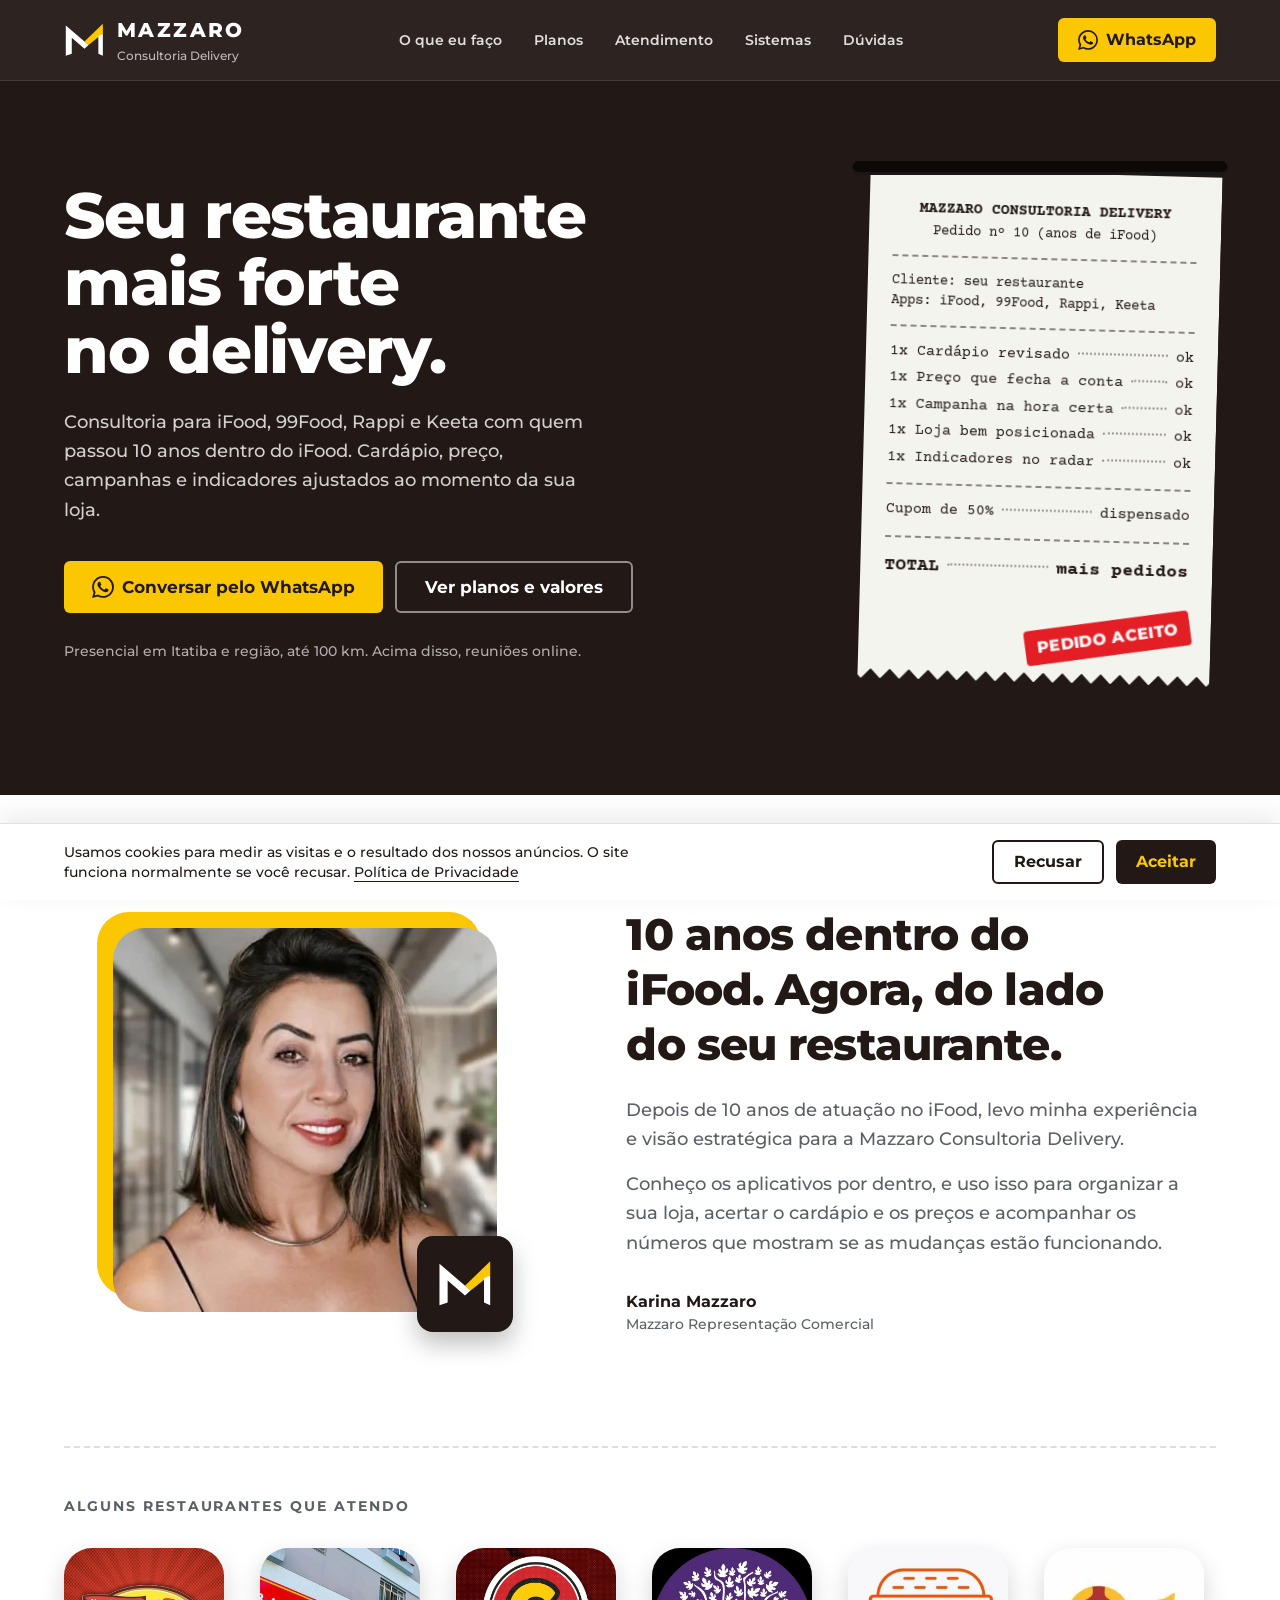
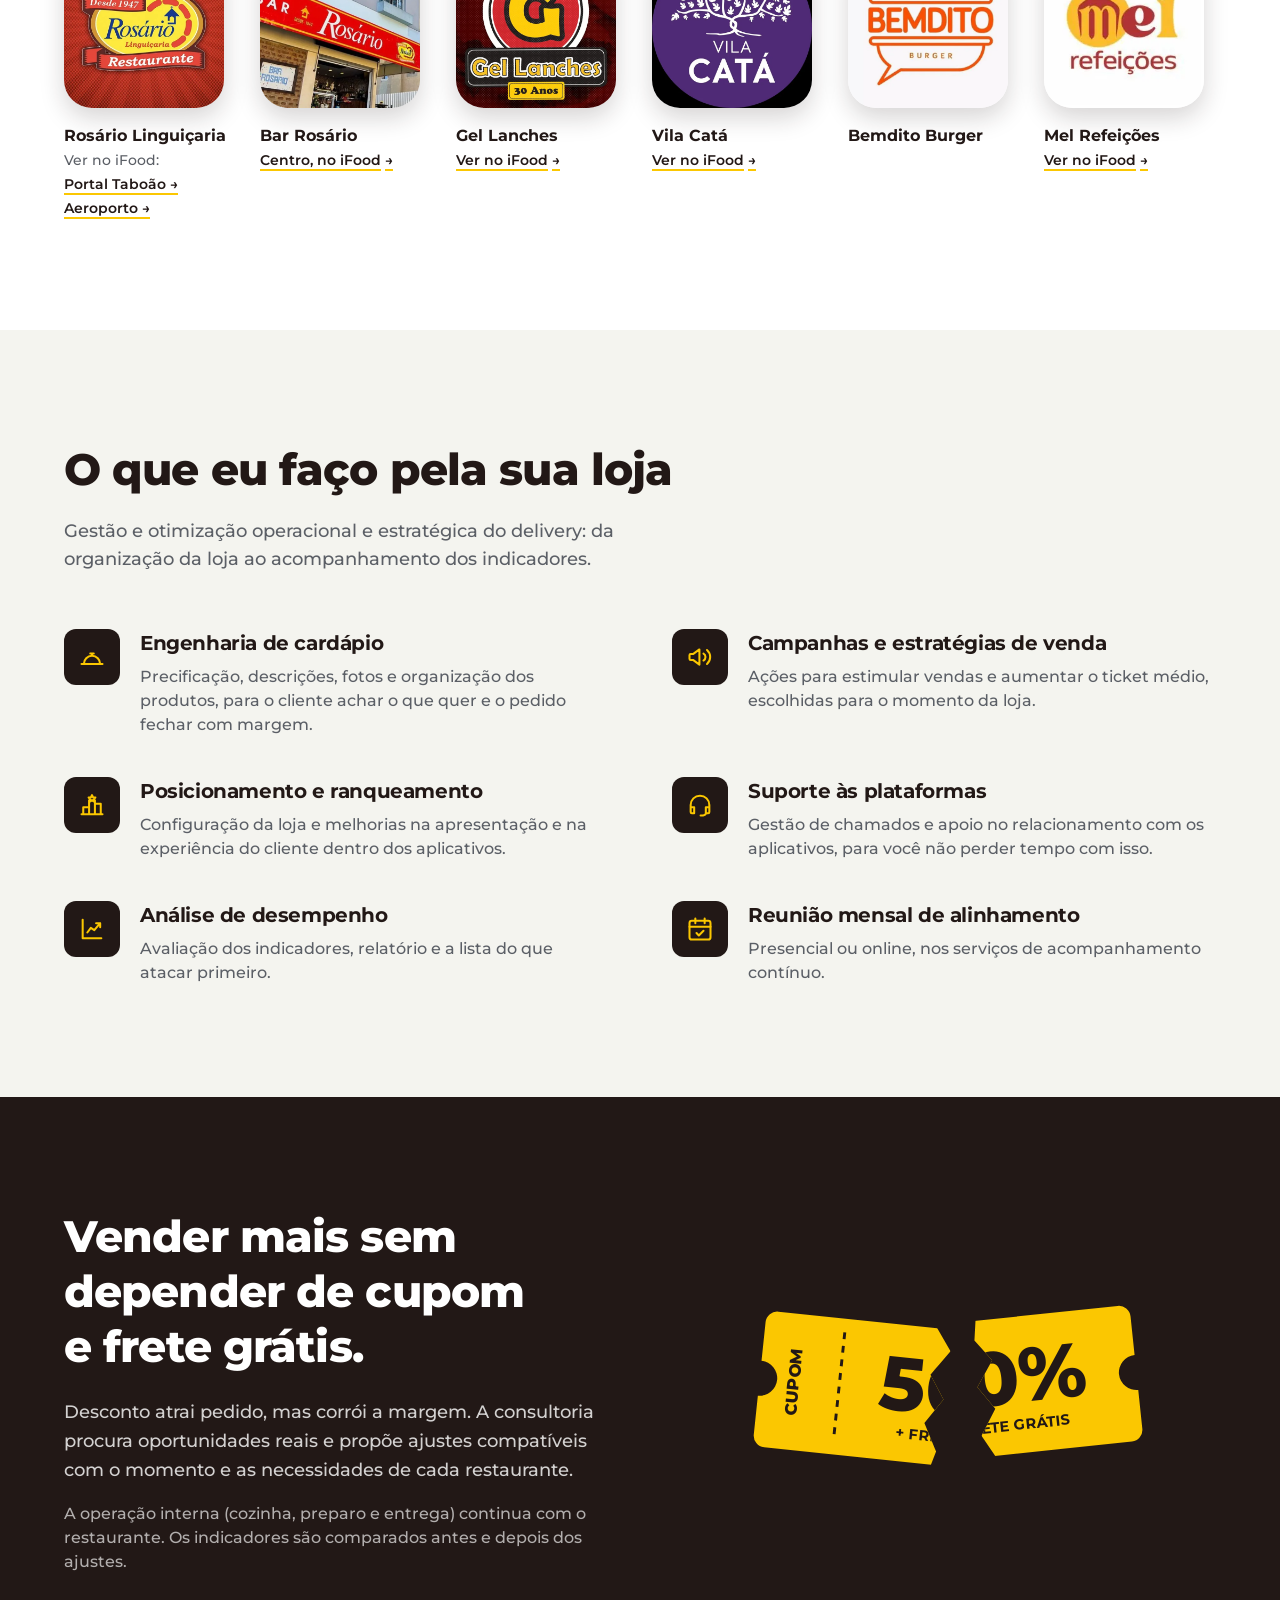
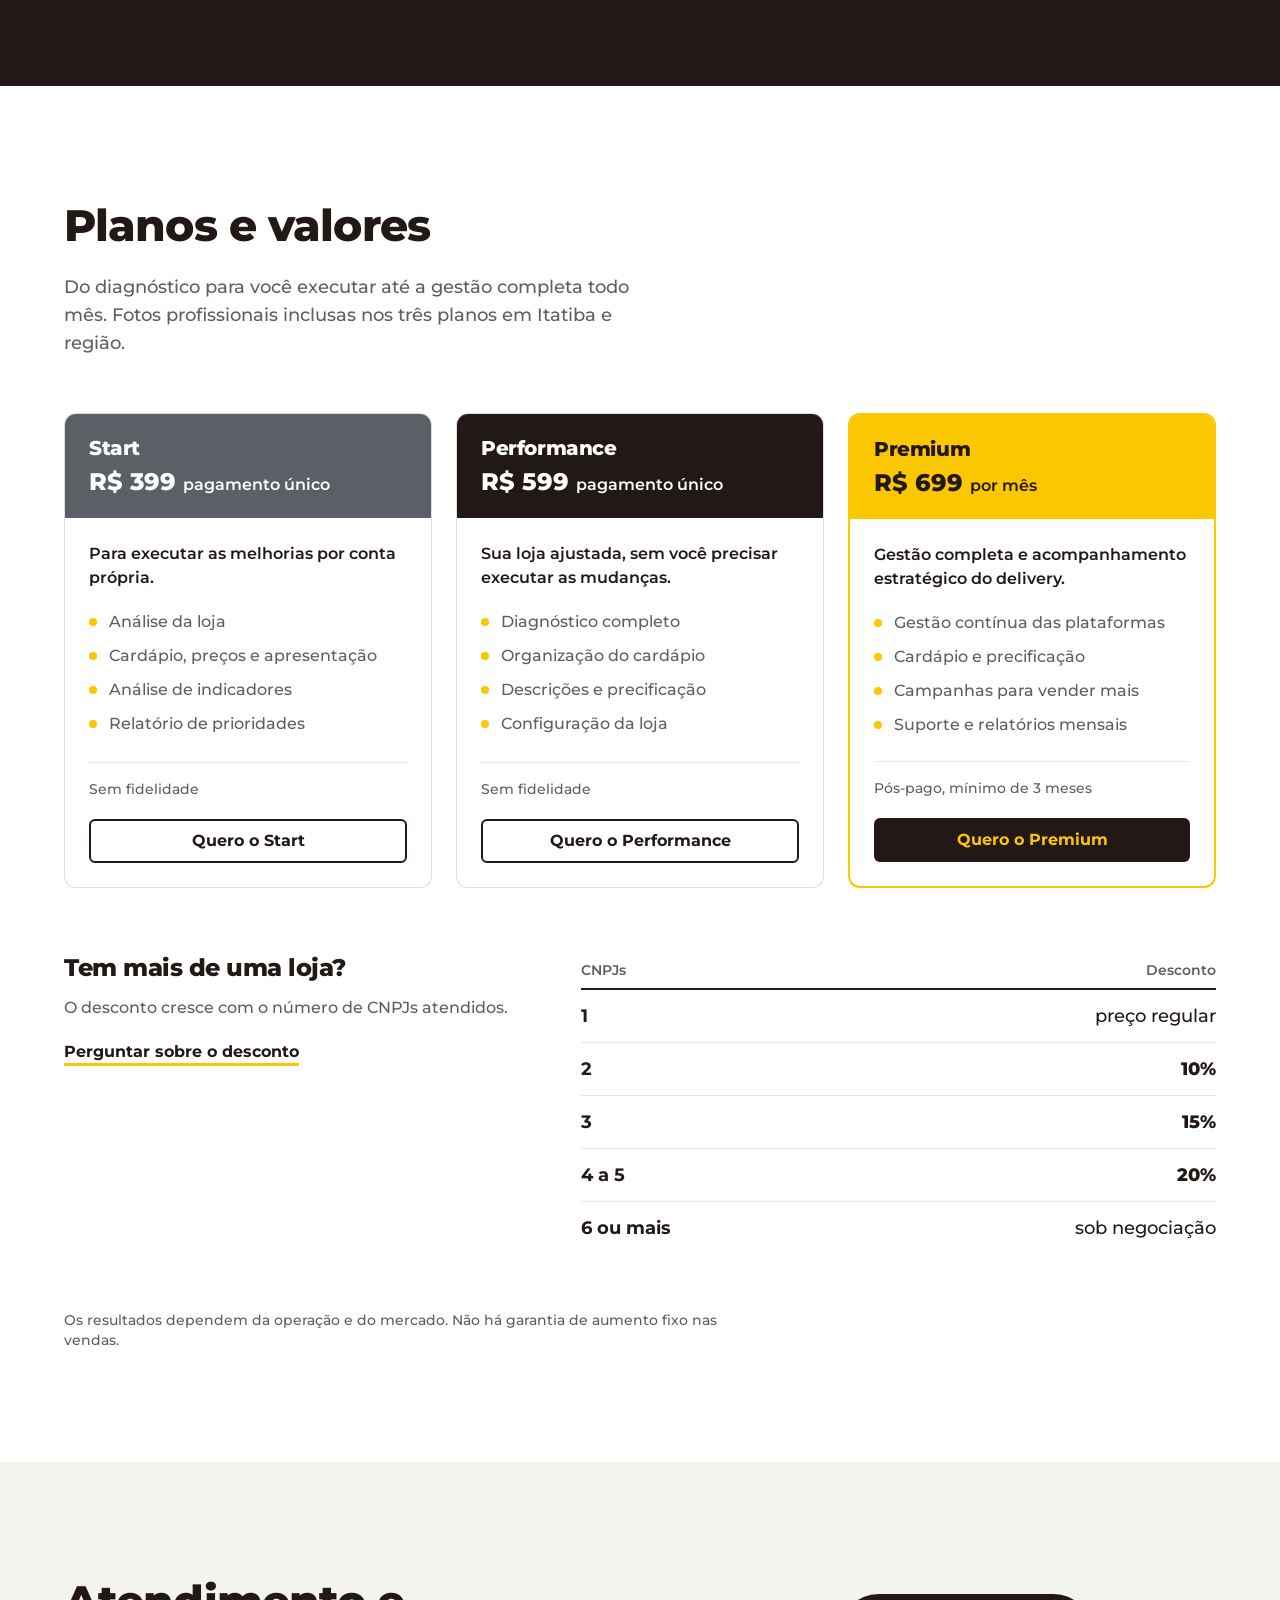
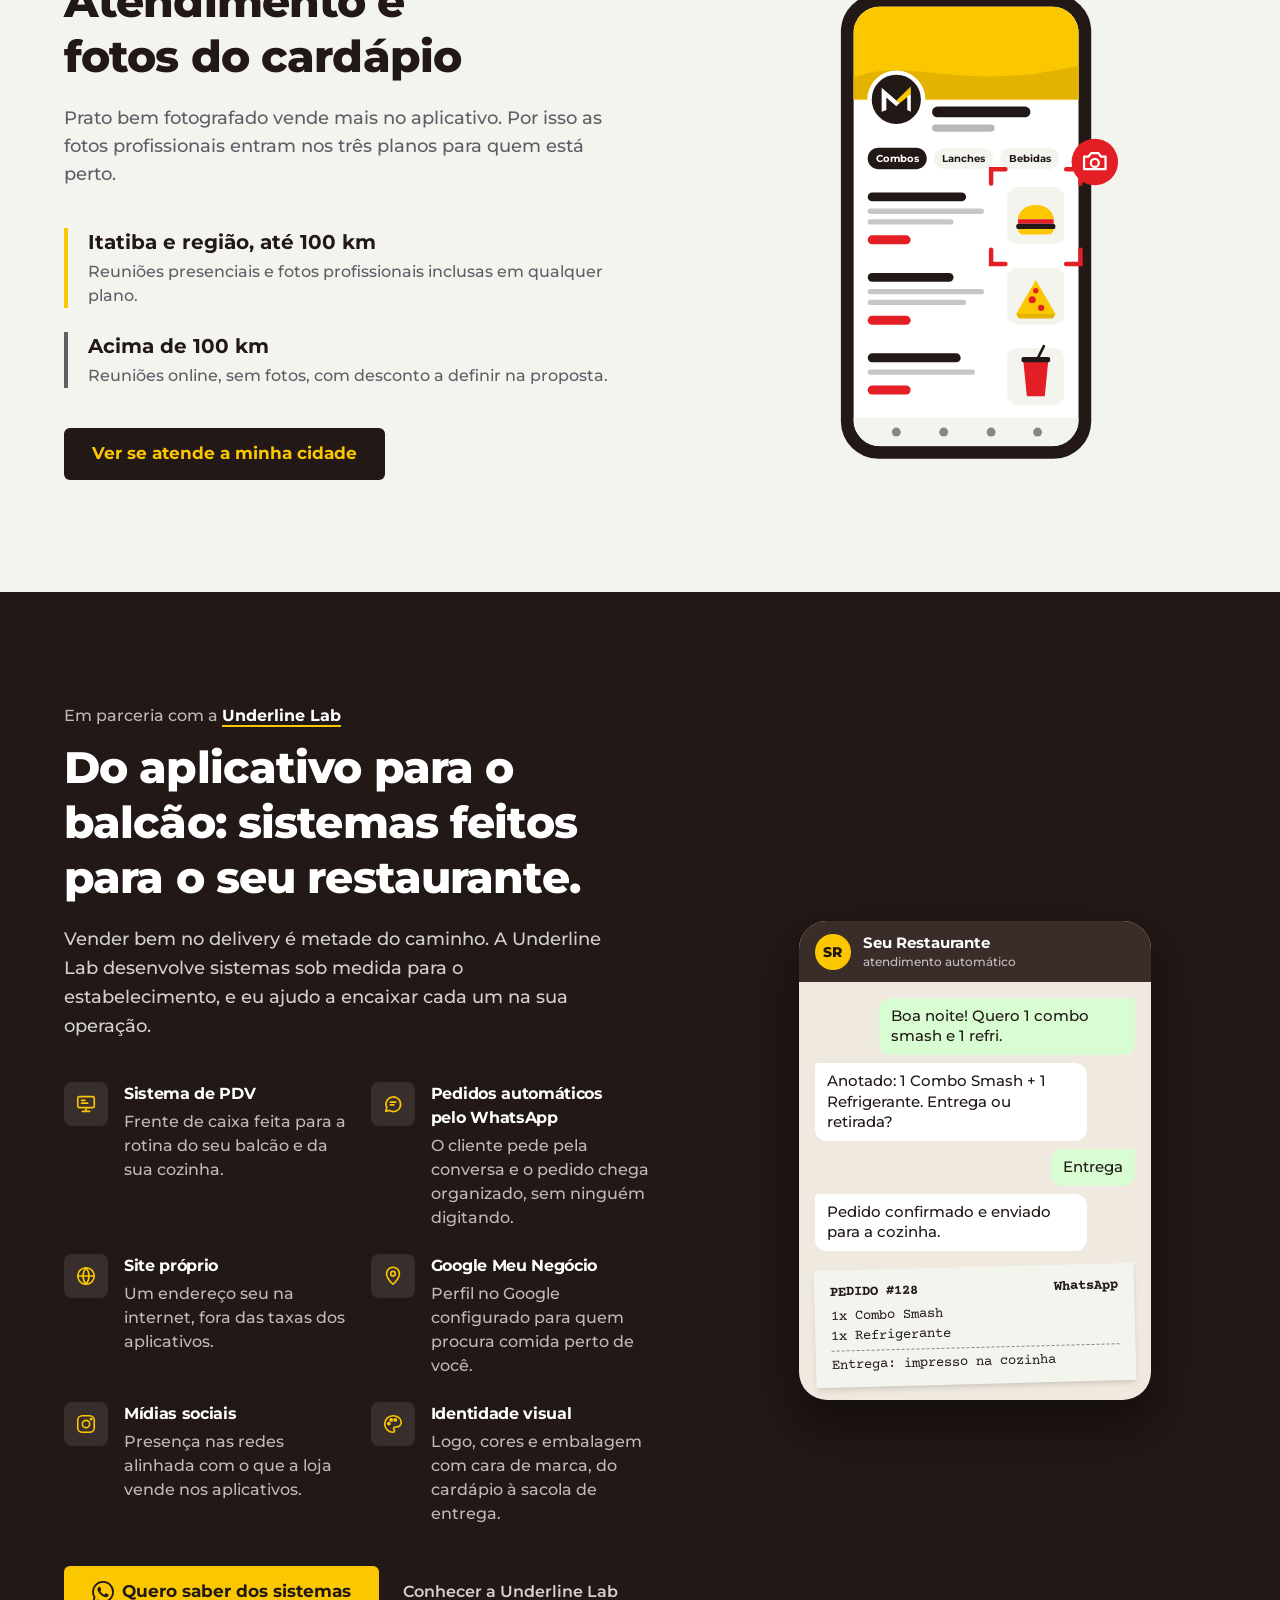
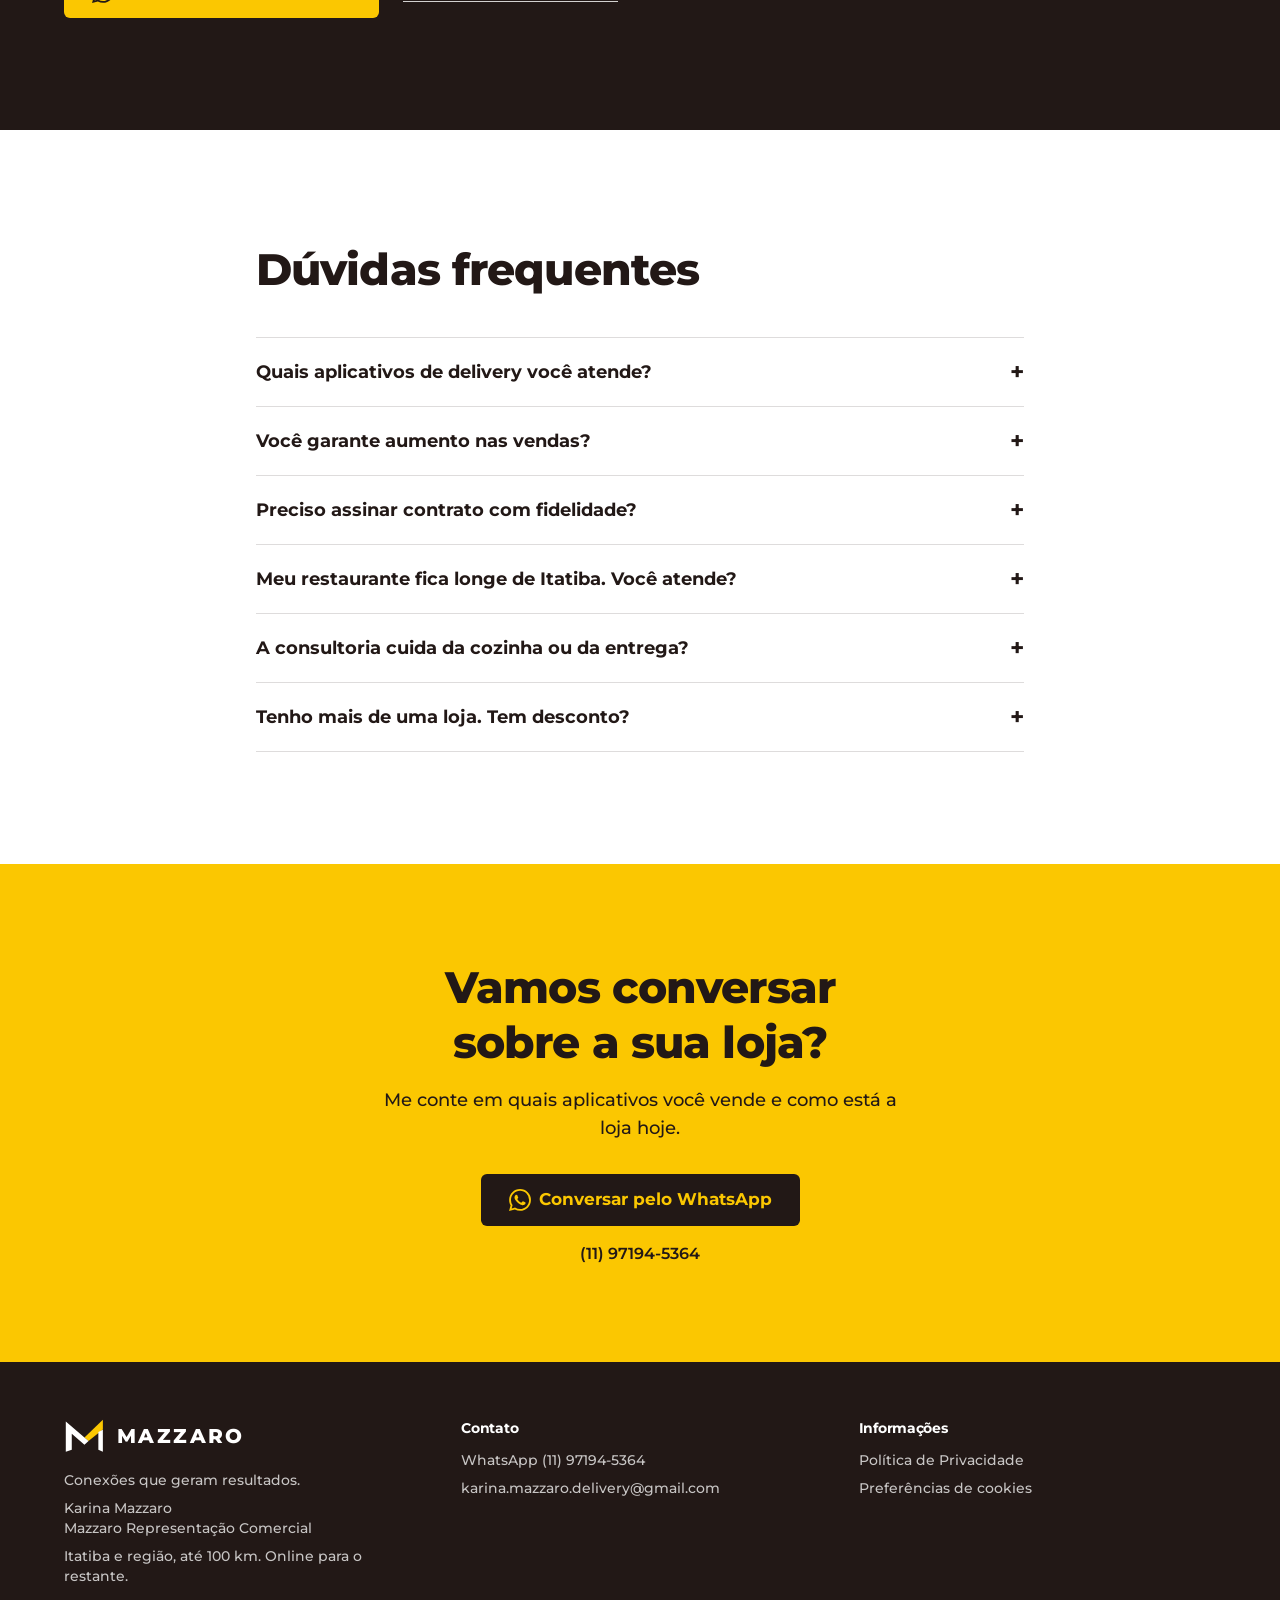
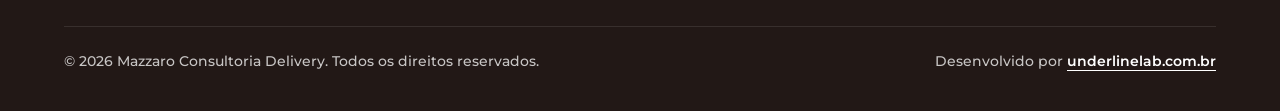
==== commit 4fbc1a92: "Remove a Assacabrasa da faixa de clientes Co-Authored-By: Claude Opus 5.5 <noreply@anthropic.com>" ====
--- a/index.html
+++ b/index.html
@@ -29,7 +29,7 @@
   <link rel="preconnect" href="https://fonts.gstatic.com" crossorigin>
   <link rel="stylesheet" href="https://fonts.googleapis.com/css2?family=Courier+Prime:wght@400;700&family=Montserrat:wght@500;700;800&display=swap">
 
-  <link rel="stylesheet" href="assets/css/styles.css?v=202611201448">
+  <link rel="stylesheet" href="assets/css/styles.css?v=202611201450">
   <!-- Google Analytics 4 (Consent Mode v2 avançado): a tag fica no HTML para o Google detectá-la, mas sem cookies
        até o "Aceitar" do banner (main.js atualiza o consentimento). ID repetido no CONFIG do main.js. -->
   <script async src="https://www.googletagmanager.com/gtag/js?id=G-2L0HZTKZH5"></script>
@@ -43,7 +43,7 @@
     gtag('js', new Date());
     gtag('config', 'G-2L0HZTKZH5');
   </script>
-  <script src="assets/js/main.js?v=202611201448" defer></script>
+  <script src="assets/js/main.js?v=202611201450" defer></script>
 
   <!-- Consultoria sem endereço físico: ProfessionalService com área de atendimento -->
   <script type="application/ld+json">
@@ -174,15 +174,10 @@
   </div>
 
   <!-- Clientes: logos no formato de "avatar de loja" do app; os que têm loja no iFood levam até ela.
-       Links: briefing.md, seção 4 (IFOOD_*). Sem link ainda: Assacabrasa, Bemdito Burger. -->
+       Links: briefing.md, seção 4 (IFOOD_*). Sem link ainda: Bemdito Burger. -->
   <div class="container-lp mt-20 border-t-2 border-dashed border-cafe/15 pt-12 md:mt-28">
     <h3 class="text-sm font-bold uppercase tracking-[0.14em] text-texto-suave">Alguns restaurantes que atendo</h3>
-    <ul class="mt-8 grid grid-cols-2 gap-x-6 gap-y-10 sm:grid-cols-4 lg:grid-cols-7" role="list">
-      <li>
-        <img src="assets/img/cliente-assacabrasa-600.webp" width="600" height="600" alt="Logo da Assacabrasa" loading="lazy" decoding="async"
-             class="aspect-square w-full max-w-40 rounded-[1.75rem] object-cover shadow-[0_10px_24px_rgb(34_24_22/0.18)]">
-        <p class="mt-4 font-bold">Assacabrasa</p>
-      </li>
+    <ul class="mt-8 grid grid-cols-2 gap-x-6 gap-y-10 sm:grid-cols-3 lg:grid-cols-6" role="list">
       <li>
         <img src="assets/img/cliente-rosario-linguicaria-600.webp" width="600" height="600" alt="Logo do Rosário Linguiçaria Restaurante" loading="lazy" decoding="async"
              class="aspect-square w-full max-w-40 rounded-[1.75rem] object-cover shadow-[0_10px_24px_rgb(34_24_22/0.18)]">
--- a/assets/css/styles.css
+++ b/assets/css/styles.css
@@ -1,2 +1,2 @@
 /*! tailwindcss v4.3.3 | MIT License | https://tailwindcss.com */
-@layer properties{@supports (((-webkit-hyphens:none)) and (not (margin-trim:inline))) or ((-moz-orient:inline) and (not (color:rgb(from red r g b)))){*,:before,:after,::backdrop{--tw-rotate-x:initial;--tw-rotate-y:initial;--tw-rotate-z:initial;--tw-skew-x:initial;--tw-skew-y:initial;--tw-space-y-reverse:0;--tw-divide-y-reverse:0;--tw-border-style:solid;--tw-leading:initial;--tw-font-weight:initial;--tw-tracking:initial;--tw-shadow:0 0 #0000;--tw-shadow-color:initial;--tw-shadow-alpha:100%;--tw-inset-shadow:0 0 #0000;--tw-inset-shadow-color:initial;--tw-inset-shadow-alpha:100%;--tw-ring-color:initial;--tw-ring-shadow:0 0 #0000;--tw-inset-ring-color:initial;--tw-inset-ring-shadow:0 0 #0000;--tw-ring-inset:initial;--tw-ring-offset-width:0px;--tw-ring-offset-color:#fff;--tw-ring-offset-shadow:0 0 #0000;--tw-backdrop-blur:initial;--tw-backdrop-brightness:initial;--tw-backdrop-contrast:initial;--tw-backdrop-grayscale:initial;--tw-backdrop-hue-rotate:initial;--tw-backdrop-invert:initial;--tw-backdrop-opacity:initial;--tw-backdrop-saturate:initial;--tw-backdrop-sepia:initial;--tw-duration:initial;--tw-translate-x:0;--tw-translate-y:0;--tw-translate-z:0}}}@layer theme{:root,:host{--font-sans:-apple-system, BlinkMacSystemFont, "Segoe UI", Roboto, "Helvetica Neue", "Noto Sans", Arial, sans-serif, "Apple Color Emoji", "Segoe UI Emoji", "Segoe UI Symbol", "Noto Color Emoji";--font-mono:ui-monospace, SFMono-Regular, Menlo, Monaco, Consolas, "Liberation Mono", "Courier New", monospace;--color-white:#fff;--spacing:.25rem;--container-sm:24rem;--container-md:28rem;--container-xl:36rem;--container-2xl:42rem;--container-3xl:48rem;--text-xs:.75rem;--text-xs--line-height:calc(1 / .75);--text-sm:.875rem;--text-sm--line-height:calc(1.25 / .875);--text-base:1rem;--text-base--line-height:calc(1.5 / 1);--text-lg:1.125rem;--text-lg--line-height:calc(1.75 / 1.125);--text-xl:1.25rem;--text-xl--line-height:calc(1.75 / 1.25);--text-2xl:1.5rem;--text-2xl--line-height:calc(2 / 1.5);--text-3xl:1.875rem;--text-3xl--line-height:calc(2.25 / 1.875);--text-4xl:2.25rem;--text-4xl--line-height:calc(2.5 / 2.25);--text-5xl:3rem;--text-5xl--line-height:1;--font-weight-medium:500;--font-weight-semibold:600;--font-weight-bold:700;--font-weight-extrabold:800;--leading-tight:1.25;--leading-snug:1.375;--leading-relaxed:1.625;--radius-sm:.25rem;--radius-lg:.5rem;--radius-xl:.75rem;--radius-2xl:1rem;--default-transition-duration:.15s;--default-transition-timing-function:cubic-bezier(.4, 0, .2, 1);--default-font-family:var(--font-sans);--default-mono-font-family:var(--font-mono);--color-cafe:#221816;--color-cafe-claro:#3a2c28;--color-amarelo:#fbc701;--color-amarelo-escuro:#e3b300;--color-vermelho:#e31e24;--color-papel:#f4f4ef;--color-grafite:#5b5f66;--color-marca:#221816;--color-fundo:#fff;--color-superficie:#f4f4ef;--color-texto:#221816;--color-texto-suave:#5b5f66;--font-titulo:"Montserrat", ui-sans-serif, system-ui, sans-serif;--font-corpo:"Montserrat", ui-sans-serif, system-ui, sans-serif;--font-cupom:"Courier Prime", "Courier New", monospace;--radius-marca:.375rem}}@layer base{*,:after,:before,::backdrop{box-sizing:border-box;border:0 solid;margin:0;padding:0}::file-selector-button{box-sizing:border-box;border:0 solid;margin:0;padding:0}html,:host{-webkit-text-size-adjust:100%;tab-size:4;line-height:1.5;font-family:var(--default-font-family,-apple-system, BlinkMacSystemFont, "Segoe UI", Roboto, "Helvetica Neue", "Noto Sans", Arial, sans-serif, "Apple Color Emoji", "Segoe UI Emoji", "Segoe UI Symbol", "Noto Color Emoji");font-feature-settings:var(--default-font-feature-settings,normal);font-variation-settings:var(--default-font-variation-settings,normal);-webkit-tap-highlight-color:transparent}hr{height:0;color:inherit;border-top-width:1px}abbr:where([title]){-webkit-text-decoration:underline dotted;text-decoration:underline dotted}h1,h2,h3,h4,h5,h6{font-size:inherit;font-weight:inherit}a{color:inherit;-webkit-text-decoration:inherit;-webkit-text-decoration:inherit;-webkit-text-decoration:inherit;text-decoration:inherit}b,strong{font-weight:bolder}code,kbd,samp,pre{font-family:var(--default-mono-font-family,ui-monospace, SFMono-Regular, Menlo, Monaco, Consolas, "Liberation Mono", "Courier New", monospace);font-feature-settings:var(--default-mono-font-feature-settings,normal);font-variation-settings:var(--default-mono-font-variation-settings,normal);font-size:1em}small{font-size:80%}sub,sup{vertical-align:baseline;font-size:75%;line-height:0;position:relative}sub{bottom:-.25em}sup{top:-.5em}table{text-indent:0;border-color:inherit;border-collapse:collapse}:-moz-focusring:where(:not(iframe)){outline:auto}progress{vertical-align:baseline}summary{display:list-item}ol,ul,menu{list-style:none}img,svg,video,canvas,audio,iframe,embed,object{vertical-align:middle;display:block}img,video{max-width:100%;height:auto}button,input,select,optgroup,textarea{font:inherit;font-feature-settings:inherit;font-variation-settings:inherit;letter-spacing:inherit;color:inherit;opacity:1;background-color:#0000;border-radius:0}::file-selector-button{font:inherit;font-feature-settings:inherit;font-variation-settings:inherit;letter-spacing:inherit;color:inherit;opacity:1;background-color:#0000;border-radius:0}:where(select:is([multiple],[size])) optgroup{font-weight:bolder}:where(select:is([multiple],[size])) optgroup option{padding-inline-start:20px}::file-selector-button{margin-inline-end:4px}::placeholder{opacity:1}@supports (not ((-webkit-appearance:-apple-pay-button))) or (contain-intrinsic-size:1px){::placeholder{color:currentColor}@supports (color:color-mix(in lab, red, red)){::placeholder{color:color-mix(in oklab, currentcolor 50%, transparent)}}}textarea{resize:vertical}::-webkit-search-decoration{-webkit-appearance:none}::-webkit-date-and-time-value{min-height:1lh;text-align:inherit}::-webkit-datetime-edit{display:inline-flex}::-webkit-datetime-edit-fields-wrapper{padding:0}::-webkit-datetime-edit{padding-block:0}::-webkit-datetime-edit-year-field{padding-block:0}::-webkit-datetime-edit-month-field{padding-block:0}::-webkit-datetime-edit-day-field{padding-block:0}::-webkit-datetime-edit-hour-field{padding-block:0}::-webkit-datetime-edit-minute-field{padding-block:0}::-webkit-datetime-edit-second-field{padding-block:0}::-webkit-datetime-edit-millisecond-field{padding-block:0}::-webkit-datetime-edit-meridiem-field{padding-block:0}::-webkit-calendar-picker-indicator{line-height:1}:-moz-ui-invalid{box-shadow:none}button,input:where([type=button],[type=reset],[type=submit]){appearance:button}::file-selector-button{appearance:button}::-webkit-inner-spin-button{height:auto}::-webkit-outer-spin-button{height:auto}[hidden]:where(:not([hidden=until-found])){display:none!important}html{scroll-behavior:smooth}body{font-weight:500}h1,h2,h3{letter-spacing:-.02em;text-wrap:balance}[id]{scroll-margin-top:5.5rem}:focus-visible{outline:3px solid var(--color-amarelo);outline-offset:3px}@media (prefers-reduced-motion:reduce){html{scroll-behavior:auto}*,:before,:after{transition-duration:.01ms!important;animation-duration:.01ms!important}}}@layer components{.container-lp{width:min(100% - 2rem,72rem);margin-inline:auto}.btn{border-radius:var(--radius-marca);justify-content:center;align-items:center;gap:.5rem;min-height:2.75rem;padding:.625rem 1.25rem;font-weight:700;line-height:1.2;text-decoration:none;transition:background-color .15s,color .15s,border-color .15s;display:inline-flex}.btn-lg{min-height:3.25rem;padding:.875rem 1.75rem;font-size:1.0625rem}.btn-marca{background:var(--color-cafe);color:var(--color-amarelo)}.btn-marca:hover{background:#000}.btn-whatsapp{background:var(--color-amarelo);color:var(--color-cafe)}.btn-whatsapp:hover{background:var(--color-amarelo-escuro)}.btn-contorno{color:var(--color-cafe);border:2px solid}.btn-contorno:hover{background:var(--color-superficie)}.btn-contorno-claro{color:#fff;border:2px solid #ffffff80}.btn-contorno-claro:hover{border-color:#fff}.btn-claro{color:var(--color-cafe);background:#fff}.btn-claro:hover{background:var(--color-superficie)}.icone-btn{border-radius:9999px;justify-content:center;align-items:center;width:2.75rem;height:2.75rem;display:inline-flex}.impressora{padding-top:.75rem;position:relative}.impressora:before{content:"";z-index:2;inset-inline:-.75rem;background:#0d0907;border-radius:.5rem;height:.875rem;position:absolute;top:0;box-shadow:inset 0 -3px #ffffff0f}.comanda{background:var(--color-papel);color:var(--color-cafe);font-family:var(--font-cupom);--dente:.6rem;-webkit-mask:linear-gradient(#000 0 0) top / 100% calc(100% - var(--dente)) no-repeat, conic-gradient(from -45deg at bottom, #0000, #000 1deg 89deg, #0000 90deg) bottom / calc(var(--dente) * 2) var(--dente) repeat-x;-webkit-mask:linear-gradient(#000 0 0) top / 100% calc(100% - var(--dente)) no-repeat, conic-gradient(from -45deg at bottom, #0000, #000 1deg 89deg, #0000 90deg) bottom / calc(var(--dente) * 2) var(--dente) repeat-x;-webkit-mask:linear-gradient(#000 0 0) top / 100% calc(100% - var(--dente)) no-repeat, conic-gradient(from -45deg at bottom, #0000, #000 1deg 89deg, #0000 90deg) bottom / calc(var(--dente) * 2) var(--dente) repeat-x;mask:linear-gradient(#000 0 0) top / 100% calc(100% - var(--dente)) no-repeat, conic-gradient(from -45deg at bottom, #0000, #000 1deg 89deg, #0000 90deg) bottom / calc(var(--dente) * 2) var(--dente) repeat-x;padding:1.75rem 1.5rem 2.25rem;font-size:.9375rem;line-height:1.5;animation:1.6s steps(14,end) .3s both imprimir;position:relative}@keyframes imprimir{0%{clip-path:inset(0 0 100%);transform:translateY(-2.5rem)}to{clip-path:inset(0);transform:translateY(0)}}.comanda-linha{align-items:baseline;gap:.5rem;display:flex}.comanda-linha>.pontos{border-bottom:2px dotted #22181673;flex:1;transform:translateY(-.3em)}.comanda-corte{border-top:2px dashed #22181680;margin-block:.875rem}.carimbo{background:var(--color-vermelho);color:#fff;font-family:var(--font-titulo);letter-spacing:.02em;border-radius:.25rem;padding:.35rem .75rem;font-size:1rem;font-weight:800;animation:.35s cubic-bezier(.3,1.6,.6,1) 2s both carimbar;position:absolute;bottom:1.75rem;right:1.25rem;transform:rotate(-9deg)}@keyframes carimbar{0%{opacity:0;transform:rotate(-9deg)scale(1.6)}to{opacity:1;transform:rotate(-9deg)scale(1)}}.plano{background:#fff;border:1px solid #22181624;border-radius:.75rem;flex-direction:column;display:flex;overflow:hidden}.plano-topo{color:#fff;padding:1.25rem 1.5rem}.plano li:before{content:"";background:var(--color-amarelo);border-radius:9999px;flex-shrink:0;width:.5rem;height:.5rem;margin-top:.5rem}.faq-item summary{cursor:pointer;justify-content:space-between;align-items:center;gap:1rem;list-style:none;display:flex}.faq-item summary::-webkit-details-marker{display:none}.faq-item summary:after{content:"+";flex-shrink:0;font-size:1.5rem;line-height:1;transition:transform .2s}.faq-item[open] summary:after{transform:rotate(45deg)}.wa-flutuante{right:1rem;bottom:calc(1rem + env(safe-area-inset-bottom));z-index:50;background:var(--color-amarelo);width:3.5rem;height:3.5rem;color:var(--color-cafe);border-radius:9999px;justify-content:center;align-items:center;display:inline-flex;position:fixed;box-shadow:0 6px 20px #0000004d}.wa-flutuante:hover{background:var(--color-amarelo-escuro)}.consentimento{z-index:60;padding:1rem 0 calc(1rem + env(safe-area-inset-bottom));background:var(--color-fundo);inset-inline:0;border-top:1px solid #0000001f;position:fixed;bottom:0;box-shadow:0 -8px 24px #00000014}body.consentimento-aberto .wa-flutuante{display:none}}@layer utilities{.sr-only{clip-path:inset(50%);white-space:nowrap;border-width:0;width:1px;height:1px;margin:-1px;padding:0;position:absolute;overflow:hidden}.absolute{position:absolute}.relative{position:relative}.sticky{position:sticky}.-top-4{top:calc(var(--spacing) * -4)}.top-0{top:0}.-right-4{right:calc(var(--spacing) * -4)}.-bottom-5{bottom:calc(var(--spacing) * -5)}.-left-4{left:calc(var(--spacing) * -4)}.z-40{z-index:40}.-mx-4{margin-inline:calc(var(--spacing) * -4)}.mx-auto{margin-inline:auto}.-mt-4{margin-top:calc(var(--spacing) * -4)}.mt-0\.5{margin-top:calc(var(--spacing) * .5)}.mt-1{margin-top:var(--spacing)}.mt-2{margin-top:calc(var(--spacing) * 2)}.mt-3{margin-top:calc(var(--spacing) * 3)}.mt-4{margin-top:calc(var(--spacing) * 4)}.mt-5{margin-top:calc(var(--spacing) * 5)}.mt-6{margin-top:calc(var(--spacing) * 6)}.mt-7{margin-top:calc(var(--spacing) * 7)}.mt-8{margin-top:calc(var(--spacing) * 8)}.mt-9{margin-top:calc(var(--spacing) * 9)}.mt-10{margin-top:calc(var(--spacing) * 10)}.mt-12{margin-top:calc(var(--spacing) * 12)}.mt-14{margin-top:calc(var(--spacing) * 14)}.mt-16{margin-top:calc(var(--spacing) * 16)}.mt-20{margin-top:calc(var(--spacing) * 20)}.mb-4{margin-bottom:calc(var(--spacing) * 4)}.ml-auto{margin-left:auto}.block{display:block}.flex{display:flex}.grid{display:grid}.hidden{display:none}.inline-block{display:inline-block}.inline-flex{display:inline-flex}.aspect-square{aspect-ratio:1}.size-9{width:calc(var(--spacing) * 9);height:calc(var(--spacing) * 9)}.size-11{width:calc(var(--spacing) * 11);height:calc(var(--spacing) * 11)}.size-14{width:calc(var(--spacing) * 14);height:calc(var(--spacing) * 14)}.size-20{width:calc(var(--spacing) * 20);height:calc(var(--spacing) * 20)}.size-full{width:100%;height:100%}.h-8{height:calc(var(--spacing) * 8)}.h-9{height:calc(var(--spacing) * 9)}.h-10{height:calc(var(--spacing) * 10)}.h-16{height:calc(var(--spacing) * 16)}.min-h-svh{min-height:100svh}.w-12{width:calc(var(--spacing) * 12)}.w-auto{width:auto}.w-fit{width:fit-content}.w-full{width:100%}.max-w-2xl{max-width:var(--container-2xl)}.max-w-3xl{max-width:var(--container-3xl)}.max-w-40{max-width:calc(var(--spacing) * 40)}.max-w-\[19rem\]{max-width:19rem}.max-w-\[20rem\]{max-width:20rem}.max-w-\[22rem\]{max-width:22rem}.max-w-\[34rem\]{max-width:34rem}.max-w-\[36rem\]{max-width:36rem}.max-w-\[44rem\]{max-width:44rem}.max-w-\[80\%\]{max-width:80%}.max-w-\[85\%\]{max-width:85%}.max-w-md{max-width:var(--container-md)}.max-w-prose{max-width:65ch}.max-w-xl{max-width:var(--container-xl)}.shrink-0{flex-shrink:0}.grow{flex-grow:1}.rotate-\[-1\.5deg\]{rotate:-1.5deg}.rotate-\[1\.5deg\]{rotate:1.5deg}.transform{transform:var(--tw-rotate-x,) var(--tw-rotate-y,) var(--tw-rotate-z,) var(--tw-skew-x,) var(--tw-skew-y,)}.grid-cols-2{grid-template-columns:repeat(2,minmax(0,1fr))}.flex-col{flex-direction:column}.flex-wrap{flex-wrap:wrap}.items-center{align-items:center}.items-start{align-items:flex-start}.justify-between{justify-content:space-between}.justify-center{justify-content:center}.gap-1{gap:var(--spacing)}.gap-2{gap:calc(var(--spacing) * 2)}.gap-3{gap:calc(var(--spacing) * 3)}.gap-4{gap:calc(var(--spacing) * 4)}.gap-5{gap:calc(var(--spacing) * 5)}.gap-6{gap:calc(var(--spacing) * 6)}.gap-8{gap:calc(var(--spacing) * 8)}.gap-10{gap:calc(var(--spacing) * 10)}.gap-12{gap:calc(var(--spacing) * 12)}.gap-14{gap:calc(var(--spacing) * 14)}:where(.space-y-1>:not(:last-child)){--tw-space-y-reverse:0;margin-block-start:calc(var(--spacing) * var(--tw-space-y-reverse));margin-block-end:calc(var(--spacing) * calc(1 - var(--tw-space-y-reverse)))}:where(.space-y-2>:not(:last-child)){--tw-space-y-reverse:0;margin-block-start:calc(calc(var(--spacing) * 2) * var(--tw-space-y-reverse));margin-block-end:calc(calc(var(--spacing) * 2) * calc(1 - var(--tw-space-y-reverse)))}:where(.space-y-2\.5>:not(:last-child)){--tw-space-y-reverse:0;margin-block-start:calc(calc(var(--spacing) * 2.5) * var(--tw-space-y-reverse));margin-block-end:calc(calc(var(--spacing) * 2.5) * calc(1 - var(--tw-space-y-reverse)))}:where(.space-y-4>:not(:last-child)){--tw-space-y-reverse:0;margin-block-start:calc(calc(var(--spacing) * 4) * var(--tw-space-y-reverse));margin-block-end:calc(calc(var(--spacing) * 4) * calc(1 - var(--tw-space-y-reverse)))}:where(.space-y-6>:not(:last-child)){--tw-space-y-reverse:0;margin-block-start:calc(calc(var(--spacing) * 6) * var(--tw-space-y-reverse));margin-block-end:calc(calc(var(--spacing) * 6) * calc(1 - var(--tw-space-y-reverse)))}:where(.space-y-8>:not(:last-child)){--tw-space-y-reverse:0;margin-block-start:calc(calc(var(--spacing) * 8) * var(--tw-space-y-reverse));margin-block-end:calc(calc(var(--spacing) * 8) * calc(1 - var(--tw-space-y-reverse)))}.gap-x-6{column-gap:calc(var(--spacing) * 6)}.gap-x-16{column-gap:calc(var(--spacing) * 16)}.gap-y-4{row-gap:calc(var(--spacing) * 4)}.gap-y-10{row-gap:calc(var(--spacing) * 10)}:where(.divide-y>:not(:last-child)){--tw-divide-y-reverse:0;border-bottom-style:var(--tw-border-style);border-top-style:var(--tw-border-style);border-top-width:calc(1px * var(--tw-divide-y-reverse));border-bottom-width:calc(1px * calc(1 - var(--tw-divide-y-reverse)))}:where(.divide-cafe\/10>:not(:last-child)){border-color:#2218161a}@supports (color:color-mix(in lab, red, red)){:where(.divide-cafe\/10>:not(:last-child)){border-color:color-mix(in oklab, var(--color-cafe) 10%, transparent)}}:where(.divide-cafe\/15>:not(:last-child)){border-color:#22181626}@supports (color:color-mix(in lab, red, red)){:where(.divide-cafe\/15>:not(:last-child)){border-color:color-mix(in oklab, var(--color-cafe) 15%, transparent)}}.overflow-hidden{overflow:hidden}.rounded-2xl{border-radius:var(--radius-2xl)}.rounded-\[1\.75rem\]{border-radius:1.75rem}.rounded-\[2rem\]{border-radius:2rem}.rounded-full{border-radius:3.40282e38px}.rounded-lg{border-radius:var(--radius-lg)}.rounded-xl{border-radius:var(--radius-xl)}.rounded-t-\[1\.75rem\]{border-top-left-radius:1.75rem;border-top-right-radius:1.75rem}.rounded-tl-sm{border-top-left-radius:var(--radius-sm)}.rounded-tr-sm{border-top-right-radius:var(--radius-sm)}.border-2{border-style:var(--tw-border-style);border-width:2px}.border-y{border-block-style:var(--tw-border-style);border-block-width:1px}.border-t{border-top-style:var(--tw-border-style);border-top-width:1px}.border-t-2{border-top-style:var(--tw-border-style);border-top-width:2px}.border-b{border-bottom-style:var(--tw-border-style);border-bottom-width:1px}.border-b-2{border-bottom-style:var(--tw-border-style);border-bottom-width:2px}.border-l-4{border-left-style:var(--tw-border-style);border-left-width:4px}.border-dashed{--tw-border-style:dashed;border-style:dashed}.border-amarelo{border-color:var(--color-amarelo)}.border-cafe{border-color:var(--color-cafe)}.border-cafe\/10{border-color:#2218161a}@supports (color:color-mix(in lab, red, red)){.border-cafe\/10{border-color:color-mix(in oklab, var(--color-cafe) 10%, transparent)}}.border-cafe\/15{border-color:#22181626}@supports (color:color-mix(in lab, red, red)){.border-cafe\/15{border-color:color-mix(in oklab, var(--color-cafe) 15%, transparent)}}.border-cafe\/50{border-color:#22181680}@supports (color:color-mix(in lab, red, red)){.border-cafe\/50{border-color:color-mix(in oklab, var(--color-cafe) 50%, transparent)}}.border-grafite{border-color:var(--color-grafite)}.border-texto\/10{border-color:#2218161a}@supports (color:color-mix(in lab, red, red)){.border-texto\/10{border-color:color-mix(in oklab, var(--color-texto) 10%, transparent)}}.border-white\/10{border-color:#ffffff1a}@supports (color:color-mix(in lab, red, red)){.border-white\/10{border-color:color-mix(in oklab, var(--color-white) 10%, transparent)}}.bg-\[\#d9fdd3\]{background-color:#d9fdd3}.bg-\[\#efe9df\]{background-color:#efe9df}.bg-amarelo{background-color:var(--color-amarelo)}.bg-cafe{background-color:var(--color-cafe)}.bg-cafe-claro{background-color:var(--color-cafe-claro)}.bg-cafe\/95{background-color:#221816f2}@supports (color:color-mix(in lab, red, red)){.bg-cafe\/95{background-color:color-mix(in oklab, var(--color-cafe) 95%, transparent)}}.bg-fundo{background-color:var(--color-fundo)}.bg-grafite{background-color:var(--color-grafite)}.bg-papel{background-color:var(--color-papel)}.bg-superficie{background-color:var(--color-superficie)}.bg-white{background-color:var(--color-white)}.bg-white\/10{background-color:#ffffff1a}@supports (color:color-mix(in lab, red, red)){.bg-white\/10{background-color:color-mix(in oklab, var(--color-white) 10%, transparent)}}.object-cover{object-fit:cover}.p-4{padding:calc(var(--spacing) * 4)}.p-6{padding:calc(var(--spacing) * 6)}.px-3{padding-inline:calc(var(--spacing) * 3)}.px-4{padding-inline:calc(var(--spacing) * 4)}.py-2{padding-block:calc(var(--spacing) * 2)}.py-3{padding-block:calc(var(--spacing) * 3)}.py-5{padding-block:calc(var(--spacing) * 5)}.py-6{padding-block:calc(var(--spacing) * 6)}.py-12{padding-block:calc(var(--spacing) * 12)}.py-16{padding-block:calc(var(--spacing) * 16)}.py-20{padding-block:calc(var(--spacing) * 20)}.pt-1{padding-top:var(--spacing)}.pt-4{padding-top:calc(var(--spacing) * 4)}.pt-6{padding-top:calc(var(--spacing) * 6)}.pt-12{padding-top:calc(var(--spacing) * 12)}.pt-14{padding-top:calc(var(--spacing) * 14)}.pb-20{padding-bottom:calc(var(--spacing) * 20)}.pb-28{padding-bottom:calc(var(--spacing) * 28)}.pl-5{padding-left:calc(var(--spacing) * 5)}.text-center{text-align:center}.text-left{text-align:left}.text-right{text-align:right}.font-corpo{font-family:var(--font-corpo)}.font-cupom{font-family:var(--font-cupom)}.font-titulo{font-family:var(--font-titulo)}.text-2xl{font-size:var(--text-2xl);line-height:var(--tw-leading,var(--text-2xl--line-height))}.text-3xl{font-size:var(--text-3xl);line-height:var(--tw-leading,var(--text-3xl--line-height))}.text-base{font-size:var(--text-base);line-height:var(--tw-leading,var(--text-base--line-height))}.text-lg{font-size:var(--text-lg);line-height:var(--tw-leading,var(--text-lg--line-height))}.text-sm{font-size:var(--text-sm);line-height:var(--tw-leading,var(--text-sm--line-height))}.text-xl{font-size:var(--text-xl);line-height:var(--tw-leading,var(--text-xl--line-height))}.text-xs{font-size:var(--text-xs);line-height:var(--tw-leading,var(--text-xs--line-height))}.text-\[0\.6875rem\]{font-size:.6875rem}.text-\[0\.9375rem\]{font-size:.9375rem}.text-\[2\.5rem\]{font-size:2.5rem}.leading-\[1\.05\]{--tw-leading:1.05;line-height:1.05}.leading-none{--tw-leading:1;line-height:1}.leading-relaxed{--tw-leading:var(--leading-relaxed);line-height:var(--leading-relaxed)}.leading-snug{--tw-leading:var(--leading-snug);line-height:var(--leading-snug)}.leading-tight{--tw-leading:var(--leading-tight);line-height:var(--leading-tight)}.font-bold{--tw-font-weight:var(--font-weight-bold);font-weight:var(--font-weight-bold)}.font-extrabold{--tw-font-weight:var(--font-weight-extrabold);font-weight:var(--font-weight-extrabold)}.font-medium{--tw-font-weight:var(--font-weight-medium);font-weight:var(--font-weight-medium)}.font-semibold{--tw-font-weight:var(--font-weight-semibold);font-weight:var(--font-weight-semibold)}.tracking-\[0\.12em\]{--tw-tracking:.12em;letter-spacing:.12em}.tracking-\[0\.14em\]{--tw-tracking:.14em;letter-spacing:.14em}.break-all{word-break:break-all}.text-amarelo{color:var(--color-amarelo)}.text-cafe{color:var(--color-cafe)}.text-marca{color:var(--color-marca)}.text-texto{color:var(--color-texto)}.text-texto-suave{color:var(--color-texto-suave)}.text-white{color:var(--color-white)}.text-white\/65{color:#ffffffa6}@supports (color:color-mix(in lab, red, red)){.text-white\/65{color:color-mix(in oklab, var(--color-white) 65%, transparent)}}.text-white\/70{color:#ffffffb3}@supports (color:color-mix(in lab, red, red)){.text-white\/70{color:color-mix(in oklab, var(--color-white) 70%, transparent)}}.text-white\/75{color:#ffffffbf}@supports (color:color-mix(in lab, red, red)){.text-white\/75{color:color-mix(in oklab, var(--color-white) 75%, transparent)}}.text-white\/80{color:#fffc}@supports (color:color-mix(in lab, red, red)){.text-white\/80{color:color-mix(in oklab, var(--color-white) 80%, transparent)}}.text-white\/85{color:#ffffffd9}@supports (color:color-mix(in lab, red, red)){.text-white\/85{color:color-mix(in oklab, var(--color-white) 85%, transparent)}}.uppercase{text-transform:uppercase}.underline{text-decoration-line:underline}.decoration-amarelo{-webkit-text-decoration-color:var(--color-amarelo);-webkit-text-decoration-color:var(--color-amarelo);text-decoration-color:var(--color-amarelo)}.decoration-2{text-decoration-thickness:2px}.decoration-\[3px\]{text-decoration-thickness:3px}.underline-offset-4{text-underline-offset:4px}.underline-offset-\[6px\]{text-underline-offset:6px}.antialiased{-webkit-font-smoothing:antialiased;-moz-osx-font-smoothing:grayscale}.shadow-\[0_10px_24px_rgb\(34_24_22\/0\.18\)\]{--tw-shadow:0 10px 24px var(--tw-shadow-color,#2218162e);box-shadow:var(--tw-inset-shadow), var(--tw-inset-ring-shadow), var(--tw-ring-offset-shadow), var(--tw-ring-shadow), var(--tw-shadow)}.shadow-\[0_12px_24px_rgb\(0_0_0\/0\.25\)\]{--tw-shadow:0 12px 24px var(--tw-shadow-color,#00000040);box-shadow:var(--tw-inset-shadow), var(--tw-inset-ring-shadow), var(--tw-ring-offset-shadow), var(--tw-ring-shadow), var(--tw-shadow)}.shadow-\[0_24px_48px_rgb\(0_0_0\/0\.45\)\]{--tw-shadow:0 24px 48px var(--tw-shadow-color,#00000073);box-shadow:var(--tw-inset-shadow), var(--tw-inset-ring-shadow), var(--tw-ring-offset-shadow), var(--tw-ring-shadow), var(--tw-shadow)}.shadow-md{--tw-shadow:0 4px 6px -1px var(--tw-shadow-color,#0000001a), 0 2px 4px -2px var(--tw-shadow-color,#0000001a);box-shadow:var(--tw-inset-shadow), var(--tw-inset-ring-shadow), var(--tw-ring-offset-shadow), var(--tw-ring-shadow), var(--tw-shadow)}.backdrop-blur{--tw-backdrop-blur:blur(8px);-webkit-backdrop-filter:var(--tw-backdrop-blur,) var(--tw-backdrop-brightness,) var(--tw-backdrop-contrast,) var(--tw-backdrop-grayscale,) var(--tw-backdrop-hue-rotate,) var(--tw-backdrop-invert,) var(--tw-backdrop-opacity,) var(--tw-backdrop-saturate,) var(--tw-backdrop-sepia,);backdrop-filter:var(--tw-backdrop-blur,) var(--tw-backdrop-brightness,) var(--tw-backdrop-contrast,) var(--tw-backdrop-grayscale,) var(--tw-backdrop-hue-rotate,) var(--tw-backdrop-invert,) var(--tw-backdrop-opacity,) var(--tw-backdrop-saturate,) var(--tw-backdrop-sepia,)}.transition{transition-property:color,background-color,border-color,outline-color,text-decoration-color,fill,stroke,--tw-gradient-from,--tw-gradient-via,--tw-gradient-to,opacity,box-shadow,transform,translate,scale,rotate,filter,-webkit-backdrop-filter,backdrop-filter,display,content-visibility,overlay,pointer-events;transition-timing-function:var(--tw-ease,var(--default-transition-timing-function));transition-duration:var(--tw-duration,var(--default-transition-duration))}.duration-200{--tw-duration:.2s;transition-duration:.2s}@media (hover:hover){.group-hover\:-translate-y-1:is(:where(.group):hover *){--tw-translate-y:calc(var(--spacing) * -1);translate:var(--tw-translate-x) var(--tw-translate-y)}.group-hover\:decoration-cafe:is(:where(.group):hover *){-webkit-text-decoration-color:var(--color-cafe);-webkit-text-decoration-color:var(--color-cafe);text-decoration-color:var(--color-cafe)}.group-hover\:shadow-\[0_16px_32px_rgb\(34_24_22\/0\.24\)\]:is(:where(.group):hover *){--tw-shadow:0 16px 32px var(--tw-shadow-color,#2218163d);box-shadow:var(--tw-inset-shadow), var(--tw-inset-ring-shadow), var(--tw-ring-offset-shadow), var(--tw-ring-shadow), var(--tw-shadow)}.hover\:text-amarelo:hover{color:var(--color-amarelo)}.hover\:decoration-cafe:hover{-webkit-text-decoration-color:var(--color-cafe);-webkit-text-decoration-color:var(--color-cafe);text-decoration-color:var(--color-cafe)}}.focus\:not-sr-only:focus{clip-path:none;white-space:normal;width:auto;height:auto;margin:0;padding:0;position:static;overflow:visible}.focus\:fixed:focus{position:fixed}.focus\:top-2:focus{top:calc(var(--spacing) * 2)}.focus\:left-2:focus{left:calc(var(--spacing) * 2)}.focus\:z-\[70\]:focus{z-index:70}.focus\:rounded-marca:focus{border-radius:var(--radius-marca)}.focus\:bg-fundo:focus{background-color:var(--color-fundo)}.focus\:px-4:focus{padding-inline:calc(var(--spacing) * 4)}.focus\:py-2:focus{padding-block:calc(var(--spacing) * 2)}@media (min-width:40rem){.sm\:inline{display:inline}.sm\:size-24{width:calc(var(--spacing) * 24);height:calc(var(--spacing) * 24)}.sm\:w-14{width:calc(var(--spacing) * 14)}.sm\:max-w-sm{max-width:var(--container-sm)}.sm\:grid-cols-2{grid-template-columns:repeat(2,minmax(0,1fr))}.sm\:grid-cols-4{grid-template-columns:repeat(4,minmax(0,1fr))}.sm\:text-5xl{font-size:var(--text-5xl);line-height:var(--tw-leading,var(--text-5xl--line-height))}}@media (min-width:48rem){.md\:mt-28{margin-top:calc(var(--spacing) * 28)}.md\:h-9{height:calc(var(--spacing) * 9)}.md\:h-20{height:calc(var(--spacing) * 20)}.md\:grid-cols-2{grid-template-columns:repeat(2,minmax(0,1fr))}.md\:grid-cols-3{grid-template-columns:repeat(3,minmax(0,1fr))}.md\:flex-row{flex-direction:row}.md\:items-center{align-items:center}.md\:justify-between{justify-content:space-between}.md\:py-16{padding-block:calc(var(--spacing) * 16)}.md\:py-24{padding-block:calc(var(--spacing) * 24)}.md\:py-28{padding-block:calc(var(--spacing) * 28)}.md\:pt-20{padding-top:calc(var(--spacing) * 20)}.md\:pb-10{padding-bottom:calc(var(--spacing) * 10)}.md\:pb-28{padding-bottom:calc(var(--spacing) * 28)}.md\:text-4xl{font-size:var(--text-4xl);line-height:var(--tw-leading,var(--text-4xl--line-height))}.md\:text-xl{font-size:var(--text-xl);line-height:var(--tw-leading,var(--text-xl--line-height))}.md\:text-xs{font-size:var(--text-xs);line-height:var(--tw-leading,var(--text-xs--line-height))}.md\:text-\[2\.75rem\]{font-size:2.75rem}}@media (min-width:64rem){.lg\:mr-0{margin-right:0}.lg\:block{display:block}.lg\:grid-cols-2{grid-template-columns:repeat(2,minmax(0,1fr))}.lg\:grid-cols-3{grid-template-columns:repeat(3,minmax(0,1fr))}.lg\:grid-cols-7{grid-template-columns:repeat(7,minmax(0,1fr))}.lg\:grid-cols-\[0\.9fr_1\.1fr\]{grid-template-columns:.9fr 1.1fr}.lg\:grid-cols-\[1\.1fr_0\.9fr\]{grid-template-columns:1.1fr .9fr}.lg\:grid-cols-\[1\.15fr_1fr\]{grid-template-columns:1.15fr 1fr}.lg\:grid-cols-\[1fr_1\.4fr\]{grid-template-columns:1fr 1.4fr}.lg\:items-center{align-items:center}.lg\:items-start{align-items:flex-start}.lg\:gap-16{gap:calc(var(--spacing) * 16)}.lg\:gap-20{gap:calc(var(--spacing) * 20)}.lg\:text-\[4rem\]{font-size:4rem}}.\[\&_h2\]\:text-xl h2{font-size:var(--text-xl);line-height:var(--tw-leading,var(--text-xl--line-height))}.\[\&_h2\]\:font-semibold h2{--tw-font-weight:var(--font-weight-semibold);font-weight:var(--font-weight-semibold)}.\[\&_p\]\:mt-3 p,.\[\&_ul\]\:mt-3 ul{margin-top:calc(var(--spacing) * 3)}.\[\&_ul\]\:list-disc ul{list-style-type:disc}.\[\&_ul\]\:pl-6 ul{padding-left:calc(var(--spacing) * 6)}.\[\&\>li\]\:flex>li{display:flex}.\[\&\>li\]\:gap-3>li{gap:calc(var(--spacing) * 3)}}@property --tw-rotate-x{syntax:"*";inherits:false}@property --tw-rotate-y{syntax:"*";inherits:false}@property --tw-rotate-z{syntax:"*";inherits:false}@property --tw-skew-x{syntax:"*";inherits:false}@property --tw-skew-y{syntax:"*";inherits:false}@property --tw-space-y-reverse{syntax:"*";inherits:false;initial-value:0}@property --tw-divide-y-reverse{syntax:"*";inherits:false;initial-value:0}@property --tw-border-style{syntax:"*";inherits:false;initial-value:solid}@property --tw-leading{syntax:"*";inherits:false}@property --tw-font-weight{syntax:"*";inherits:false}@property --tw-tracking{syntax:"*";inherits:false}@property --tw-shadow{syntax:"*";inherits:false;initial-value:0 0 #0000}@property --tw-shadow-color{syntax:"*";inherits:false}@property --tw-shadow-alpha{syntax:"<percentage>";inherits:false;initial-value:100%}@property --tw-inset-shadow{syntax:"*";inherits:false;initial-value:0 0 #0000}@property --tw-inset-shadow-color{syntax:"*";inherits:false}@property --tw-inset-shadow-alpha{syntax:"<percentage>";inherits:false;initial-value:100%}@property --tw-ring-color{syntax:"*";inherits:false}@property --tw-ring-shadow{syntax:"*";inherits:false;initial-value:0 0 #0000}@property --tw-inset-ring-color{syntax:"*";inherits:false}@property --tw-inset-ring-shadow{syntax:"*";inherits:false;initial-value:0 0 #0000}@property --tw-ring-inset{syntax:"*";inherits:false}@property --tw-ring-offset-width{syntax:"<length>";inherits:false;initial-value:0}@property --tw-ring-offset-color{syntax:"*";inherits:false;initial-value:#fff}@property --tw-ring-offset-shadow{syntax:"*";inherits:false;initial-value:0 0 #0000}@property --tw-backdrop-blur{syntax:"*";inherits:false}@property --tw-backdrop-brightness{syntax:"*";inherits:false}@property --tw-backdrop-contrast{syntax:"*";inherits:false}@property --tw-backdrop-grayscale{syntax:"*";inherits:false}@property --tw-backdrop-hue-rotate{syntax:"*";inherits:false}@property --tw-backdrop-invert{syntax:"*";inherits:false}@property --tw-backdrop-opacity{syntax:"*";inherits:false}@property --tw-backdrop-saturate{syntax:"*";inherits:false}@property --tw-backdrop-sepia{syntax:"*";inherits:false}@property --tw-duration{syntax:"*";inherits:false}@property --tw-translate-x{syntax:"*";inherits:false;initial-value:0}@property --tw-translate-y{syntax:"*";inherits:false;initial-value:0}@property --tw-translate-z{syntax:"*";inherits:false;initial-value:0}+@layer properties{@supports (((-webkit-hyphens:none)) and (not (margin-trim:inline))) or ((-moz-orient:inline) and (not (color:rgb(from red r g b)))){*,:before,:after,::backdrop{--tw-rotate-x:initial;--tw-rotate-y:initial;--tw-rotate-z:initial;--tw-skew-x:initial;--tw-skew-y:initial;--tw-space-y-reverse:0;--tw-divide-y-reverse:0;--tw-border-style:solid;--tw-leading:initial;--tw-font-weight:initial;--tw-tracking:initial;--tw-shadow:0 0 #0000;--tw-shadow-color:initial;--tw-shadow-alpha:100%;--tw-inset-shadow:0 0 #0000;--tw-inset-shadow-color:initial;--tw-inset-shadow-alpha:100%;--tw-ring-color:initial;--tw-ring-shadow:0 0 #0000;--tw-inset-ring-color:initial;--tw-inset-ring-shadow:0 0 #0000;--tw-ring-inset:initial;--tw-ring-offset-width:0px;--tw-ring-offset-color:#fff;--tw-ring-offset-shadow:0 0 #0000;--tw-backdrop-blur:initial;--tw-backdrop-brightness:initial;--tw-backdrop-contrast:initial;--tw-backdrop-grayscale:initial;--tw-backdrop-hue-rotate:initial;--tw-backdrop-invert:initial;--tw-backdrop-opacity:initial;--tw-backdrop-saturate:initial;--tw-backdrop-sepia:initial;--tw-duration:initial;--tw-translate-x:0;--tw-translate-y:0;--tw-translate-z:0}}}@layer theme{:root,:host{--font-sans:-apple-system, BlinkMacSystemFont, "Segoe UI", Roboto, "Helvetica Neue", "Noto Sans", Arial, sans-serif, "Apple Color Emoji", "Segoe UI Emoji", "Segoe UI Symbol", "Noto Color Emoji";--font-mono:ui-monospace, SFMono-Regular, Menlo, Monaco, Consolas, "Liberation Mono", "Courier New", monospace;--color-white:#fff;--spacing:.25rem;--container-sm:24rem;--container-md:28rem;--container-xl:36rem;--container-2xl:42rem;--container-3xl:48rem;--text-xs:.75rem;--text-xs--line-height:calc(1 / .75);--text-sm:.875rem;--text-sm--line-height:calc(1.25 / .875);--text-base:1rem;--text-base--line-height:calc(1.5 / 1);--text-lg:1.125rem;--text-lg--line-height:calc(1.75 / 1.125);--text-xl:1.25rem;--text-xl--line-height:calc(1.75 / 1.25);--text-2xl:1.5rem;--text-2xl--line-height:calc(2 / 1.5);--text-3xl:1.875rem;--text-3xl--line-height:calc(2.25 / 1.875);--text-4xl:2.25rem;--text-4xl--line-height:calc(2.5 / 2.25);--text-5xl:3rem;--text-5xl--line-height:1;--font-weight-medium:500;--font-weight-semibold:600;--font-weight-bold:700;--font-weight-extrabold:800;--leading-tight:1.25;--leading-snug:1.375;--leading-relaxed:1.625;--radius-sm:.25rem;--radius-lg:.5rem;--radius-xl:.75rem;--radius-2xl:1rem;--default-transition-duration:.15s;--default-transition-timing-function:cubic-bezier(.4, 0, .2, 1);--default-font-family:var(--font-sans);--default-mono-font-family:var(--font-mono);--color-cafe:#221816;--color-cafe-claro:#3a2c28;--color-amarelo:#fbc701;--color-amarelo-escuro:#e3b300;--color-vermelho:#e31e24;--color-papel:#f4f4ef;--color-grafite:#5b5f66;--color-marca:#221816;--color-fundo:#fff;--color-superficie:#f4f4ef;--color-texto:#221816;--color-texto-suave:#5b5f66;--font-titulo:"Montserrat", ui-sans-serif, system-ui, sans-serif;--font-corpo:"Montserrat", ui-sans-serif, system-ui, sans-serif;--font-cupom:"Courier Prime", "Courier New", monospace;--radius-marca:.375rem}}@layer base{*,:after,:before,::backdrop{box-sizing:border-box;border:0 solid;margin:0;padding:0}::file-selector-button{box-sizing:border-box;border:0 solid;margin:0;padding:0}html,:host{-webkit-text-size-adjust:100%;tab-size:4;line-height:1.5;font-family:var(--default-font-family,-apple-system, BlinkMacSystemFont, "Segoe UI", Roboto, "Helvetica Neue", "Noto Sans", Arial, sans-serif, "Apple Color Emoji", "Segoe UI Emoji", "Segoe UI Symbol", "Noto Color Emoji");font-feature-settings:var(--default-font-feature-settings,normal);font-variation-settings:var(--default-font-variation-settings,normal);-webkit-tap-highlight-color:transparent}hr{height:0;color:inherit;border-top-width:1px}abbr:where([title]){-webkit-text-decoration:underline dotted;text-decoration:underline dotted}h1,h2,h3,h4,h5,h6{font-size:inherit;font-weight:inherit}a{color:inherit;-webkit-text-decoration:inherit;-webkit-text-decoration:inherit;-webkit-text-decoration:inherit;text-decoration:inherit}b,strong{font-weight:bolder}code,kbd,samp,pre{font-family:var(--default-mono-font-family,ui-monospace, SFMono-Regular, Menlo, Monaco, Consolas, "Liberation Mono", "Courier New", monospace);font-feature-settings:var(--default-mono-font-feature-settings,normal);font-variation-settings:var(--default-mono-font-variation-settings,normal);font-size:1em}small{font-size:80%}sub,sup{vertical-align:baseline;font-size:75%;line-height:0;position:relative}sub{bottom:-.25em}sup{top:-.5em}table{text-indent:0;border-color:inherit;border-collapse:collapse}:-moz-focusring:where(:not(iframe)){outline:auto}progress{vertical-align:baseline}summary{display:list-item}ol,ul,menu{list-style:none}img,svg,video,canvas,audio,iframe,embed,object{vertical-align:middle;display:block}img,video{max-width:100%;height:auto}button,input,select,optgroup,textarea{font:inherit;font-feature-settings:inherit;font-variation-settings:inherit;letter-spacing:inherit;color:inherit;opacity:1;background-color:#0000;border-radius:0}::file-selector-button{font:inherit;font-feature-settings:inherit;font-variation-settings:inherit;letter-spacing:inherit;color:inherit;opacity:1;background-color:#0000;border-radius:0}:where(select:is([multiple],[size])) optgroup{font-weight:bolder}:where(select:is([multiple],[size])) optgroup option{padding-inline-start:20px}::file-selector-button{margin-inline-end:4px}::placeholder{opacity:1}@supports (not ((-webkit-appearance:-apple-pay-button))) or (contain-intrinsic-size:1px){::placeholder{color:currentColor}@supports (color:color-mix(in lab, red, red)){::placeholder{color:color-mix(in oklab, currentcolor 50%, transparent)}}}textarea{resize:vertical}::-webkit-search-decoration{-webkit-appearance:none}::-webkit-date-and-time-value{min-height:1lh;text-align:inherit}::-webkit-datetime-edit{display:inline-flex}::-webkit-datetime-edit-fields-wrapper{padding:0}::-webkit-datetime-edit{padding-block:0}::-webkit-datetime-edit-year-field{padding-block:0}::-webkit-datetime-edit-month-field{padding-block:0}::-webkit-datetime-edit-day-field{padding-block:0}::-webkit-datetime-edit-hour-field{padding-block:0}::-webkit-datetime-edit-minute-field{padding-block:0}::-webkit-datetime-edit-second-field{padding-block:0}::-webkit-datetime-edit-millisecond-field{padding-block:0}::-webkit-datetime-edit-meridiem-field{padding-block:0}::-webkit-calendar-picker-indicator{line-height:1}:-moz-ui-invalid{box-shadow:none}button,input:where([type=button],[type=reset],[type=submit]){appearance:button}::file-selector-button{appearance:button}::-webkit-inner-spin-button{height:auto}::-webkit-outer-spin-button{height:auto}[hidden]:where(:not([hidden=until-found])){display:none!important}html{scroll-behavior:smooth}body{font-weight:500}h1,h2,h3{letter-spacing:-.02em;text-wrap:balance}[id]{scroll-margin-top:5.5rem}:focus-visible{outline:3px solid var(--color-amarelo);outline-offset:3px}@media (prefers-reduced-motion:reduce){html{scroll-behavior:auto}*,:before,:after{transition-duration:.01ms!important;animation-duration:.01ms!important}}}@layer components{.container-lp{width:min(100% - 2rem,72rem);margin-inline:auto}.btn{border-radius:var(--radius-marca);justify-content:center;align-items:center;gap:.5rem;min-height:2.75rem;padding:.625rem 1.25rem;font-weight:700;line-height:1.2;text-decoration:none;transition:background-color .15s,color .15s,border-color .15s;display:inline-flex}.btn-lg{min-height:3.25rem;padding:.875rem 1.75rem;font-size:1.0625rem}.btn-marca{background:var(--color-cafe);color:var(--color-amarelo)}.btn-marca:hover{background:#000}.btn-whatsapp{background:var(--color-amarelo);color:var(--color-cafe)}.btn-whatsapp:hover{background:var(--color-amarelo-escuro)}.btn-contorno{color:var(--color-cafe);border:2px solid}.btn-contorno:hover{background:var(--color-superficie)}.btn-contorno-claro{color:#fff;border:2px solid #ffffff80}.btn-contorno-claro:hover{border-color:#fff}.btn-claro{color:var(--color-cafe);background:#fff}.btn-claro:hover{background:var(--color-superficie)}.icone-btn{border-radius:9999px;justify-content:center;align-items:center;width:2.75rem;height:2.75rem;display:inline-flex}.impressora{padding-top:.75rem;position:relative}.impressora:before{content:"";z-index:2;inset-inline:-.75rem;background:#0d0907;border-radius:.5rem;height:.875rem;position:absolute;top:0;box-shadow:inset 0 -3px #ffffff0f}.comanda{background:var(--color-papel);color:var(--color-cafe);font-family:var(--font-cupom);--dente:.6rem;-webkit-mask:linear-gradient(#000 0 0) top / 100% calc(100% - var(--dente)) no-repeat, conic-gradient(from -45deg at bottom, #0000, #000 1deg 89deg, #0000 90deg) bottom / calc(var(--dente) * 2) var(--dente) repeat-x;-webkit-mask:linear-gradient(#000 0 0) top / 100% calc(100% - var(--dente)) no-repeat, conic-gradient(from -45deg at bottom, #0000, #000 1deg 89deg, #0000 90deg) bottom / calc(var(--dente) * 2) var(--dente) repeat-x;-webkit-mask:linear-gradient(#000 0 0) top / 100% calc(100% - var(--dente)) no-repeat, conic-gradient(from -45deg at bottom, #0000, #000 1deg 89deg, #0000 90deg) bottom / calc(var(--dente) * 2) var(--dente) repeat-x;mask:linear-gradient(#000 0 0) top / 100% calc(100% - var(--dente)) no-repeat, conic-gradient(from -45deg at bottom, #0000, #000 1deg 89deg, #0000 90deg) bottom / calc(var(--dente) * 2) var(--dente) repeat-x;padding:1.75rem 1.5rem 2.25rem;font-size:.9375rem;line-height:1.5;animation:1.6s steps(14,end) .3s both imprimir;position:relative}@keyframes imprimir{0%{clip-path:inset(0 0 100%);transform:translateY(-2.5rem)}to{clip-path:inset(0);transform:translateY(0)}}.comanda-linha{align-items:baseline;gap:.5rem;display:flex}.comanda-linha>.pontos{border-bottom:2px dotted #22181673;flex:1;transform:translateY(-.3em)}.comanda-corte{border-top:2px dashed #22181680;margin-block:.875rem}.carimbo{background:var(--color-vermelho);color:#fff;font-family:var(--font-titulo);letter-spacing:.02em;border-radius:.25rem;padding:.35rem .75rem;font-size:1rem;font-weight:800;animation:.35s cubic-bezier(.3,1.6,.6,1) 2s both carimbar;position:absolute;bottom:1.75rem;right:1.25rem;transform:rotate(-9deg)}@keyframes carimbar{0%{opacity:0;transform:rotate(-9deg)scale(1.6)}to{opacity:1;transform:rotate(-9deg)scale(1)}}.plano{background:#fff;border:1px solid #22181624;border-radius:.75rem;flex-direction:column;display:flex;overflow:hidden}.plano-topo{color:#fff;padding:1.25rem 1.5rem}.plano li:before{content:"";background:var(--color-amarelo);border-radius:9999px;flex-shrink:0;width:.5rem;height:.5rem;margin-top:.5rem}.faq-item summary{cursor:pointer;justify-content:space-between;align-items:center;gap:1rem;list-style:none;display:flex}.faq-item summary::-webkit-details-marker{display:none}.faq-item summary:after{content:"+";flex-shrink:0;font-size:1.5rem;line-height:1;transition:transform .2s}.faq-item[open] summary:after{transform:rotate(45deg)}.wa-flutuante{right:1rem;bottom:calc(1rem + env(safe-area-inset-bottom));z-index:50;background:var(--color-amarelo);width:3.5rem;height:3.5rem;color:var(--color-cafe);border-radius:9999px;justify-content:center;align-items:center;display:inline-flex;position:fixed;box-shadow:0 6px 20px #0000004d}.wa-flutuante:hover{background:var(--color-amarelo-escuro)}.consentimento{z-index:60;padding:1rem 0 calc(1rem + env(safe-area-inset-bottom));background:var(--color-fundo);inset-inline:0;border-top:1px solid #0000001f;position:fixed;bottom:0;box-shadow:0 -8px 24px #00000014}body.consentimento-aberto .wa-flutuante{display:none}}@layer utilities{.sr-only{clip-path:inset(50%);white-space:nowrap;border-width:0;width:1px;height:1px;margin:-1px;padding:0;position:absolute;overflow:hidden}.absolute{position:absolute}.relative{position:relative}.sticky{position:sticky}.-top-4{top:calc(var(--spacing) * -4)}.top-0{top:0}.-right-4{right:calc(var(--spacing) * -4)}.-bottom-5{bottom:calc(var(--spacing) * -5)}.-left-4{left:calc(var(--spacing) * -4)}.z-40{z-index:40}.-mx-4{margin-inline:calc(var(--spacing) * -4)}.mx-auto{margin-inline:auto}.-mt-4{margin-top:calc(var(--spacing) * -4)}.mt-0\.5{margin-top:calc(var(--spacing) * .5)}.mt-1{margin-top:var(--spacing)}.mt-2{margin-top:calc(var(--spacing) * 2)}.mt-3{margin-top:calc(var(--spacing) * 3)}.mt-4{margin-top:calc(var(--spacing) * 4)}.mt-5{margin-top:calc(var(--spacing) * 5)}.mt-6{margin-top:calc(var(--spacing) * 6)}.mt-7{margin-top:calc(var(--spacing) * 7)}.mt-8{margin-top:calc(var(--spacing) * 8)}.mt-9{margin-top:calc(var(--spacing) * 9)}.mt-10{margin-top:calc(var(--spacing) * 10)}.mt-12{margin-top:calc(var(--spacing) * 12)}.mt-14{margin-top:calc(var(--spacing) * 14)}.mt-16{margin-top:calc(var(--spacing) * 16)}.mt-20{margin-top:calc(var(--spacing) * 20)}.mb-4{margin-bottom:calc(var(--spacing) * 4)}.ml-auto{margin-left:auto}.block{display:block}.flex{display:flex}.grid{display:grid}.hidden{display:none}.inline-block{display:inline-block}.inline-flex{display:inline-flex}.aspect-square{aspect-ratio:1}.size-9{width:calc(var(--spacing) * 9);height:calc(var(--spacing) * 9)}.size-11{width:calc(var(--spacing) * 11);height:calc(var(--spacing) * 11)}.size-14{width:calc(var(--spacing) * 14);height:calc(var(--spacing) * 14)}.size-20{width:calc(var(--spacing) * 20);height:calc(var(--spacing) * 20)}.size-full{width:100%;height:100%}.h-8{height:calc(var(--spacing) * 8)}.h-9{height:calc(var(--spacing) * 9)}.h-10{height:calc(var(--spacing) * 10)}.h-16{height:calc(var(--spacing) * 16)}.min-h-svh{min-height:100svh}.w-12{width:calc(var(--spacing) * 12)}.w-auto{width:auto}.w-fit{width:fit-content}.w-full{width:100%}.max-w-2xl{max-width:var(--container-2xl)}.max-w-3xl{max-width:var(--container-3xl)}.max-w-40{max-width:calc(var(--spacing) * 40)}.max-w-\[19rem\]{max-width:19rem}.max-w-\[20rem\]{max-width:20rem}.max-w-\[22rem\]{max-width:22rem}.max-w-\[34rem\]{max-width:34rem}.max-w-\[36rem\]{max-width:36rem}.max-w-\[44rem\]{max-width:44rem}.max-w-\[80\%\]{max-width:80%}.max-w-\[85\%\]{max-width:85%}.max-w-md{max-width:var(--container-md)}.max-w-prose{max-width:65ch}.max-w-xl{max-width:var(--container-xl)}.shrink-0{flex-shrink:0}.grow{flex-grow:1}.rotate-\[-1\.5deg\]{rotate:-1.5deg}.rotate-\[1\.5deg\]{rotate:1.5deg}.transform{transform:var(--tw-rotate-x,) var(--tw-rotate-y,) var(--tw-rotate-z,) var(--tw-skew-x,) var(--tw-skew-y,)}.grid-cols-2{grid-template-columns:repeat(2,minmax(0,1fr))}.flex-col{flex-direction:column}.flex-wrap{flex-wrap:wrap}.items-center{align-items:center}.items-start{align-items:flex-start}.justify-between{justify-content:space-between}.justify-center{justify-content:center}.gap-1{gap:var(--spacing)}.gap-2{gap:calc(var(--spacing) * 2)}.gap-3{gap:calc(var(--spacing) * 3)}.gap-4{gap:calc(var(--spacing) * 4)}.gap-5{gap:calc(var(--spacing) * 5)}.gap-6{gap:calc(var(--spacing) * 6)}.gap-8{gap:calc(var(--spacing) * 8)}.gap-10{gap:calc(var(--spacing) * 10)}.gap-12{gap:calc(var(--spacing) * 12)}.gap-14{gap:calc(var(--spacing) * 14)}:where(.space-y-1>:not(:last-child)){--tw-space-y-reverse:0;margin-block-start:calc(var(--spacing) * var(--tw-space-y-reverse));margin-block-end:calc(var(--spacing) * calc(1 - var(--tw-space-y-reverse)))}:where(.space-y-2>:not(:last-child)){--tw-space-y-reverse:0;margin-block-start:calc(calc(var(--spacing) * 2) * var(--tw-space-y-reverse));margin-block-end:calc(calc(var(--spacing) * 2) * calc(1 - var(--tw-space-y-reverse)))}:where(.space-y-2\.5>:not(:last-child)){--tw-space-y-reverse:0;margin-block-start:calc(calc(var(--spacing) * 2.5) * var(--tw-space-y-reverse));margin-block-end:calc(calc(var(--spacing) * 2.5) * calc(1 - var(--tw-space-y-reverse)))}:where(.space-y-4>:not(:last-child)){--tw-space-y-reverse:0;margin-block-start:calc(calc(var(--spacing) * 4) * var(--tw-space-y-reverse));margin-block-end:calc(calc(var(--spacing) * 4) * calc(1 - var(--tw-space-y-reverse)))}:where(.space-y-6>:not(:last-child)){--tw-space-y-reverse:0;margin-block-start:calc(calc(var(--spacing) * 6) * var(--tw-space-y-reverse));margin-block-end:calc(calc(var(--spacing) * 6) * calc(1 - var(--tw-space-y-reverse)))}:where(.space-y-8>:not(:last-child)){--tw-space-y-reverse:0;margin-block-start:calc(calc(var(--spacing) * 8) * var(--tw-space-y-reverse));margin-block-end:calc(calc(var(--spacing) * 8) * calc(1 - var(--tw-space-y-reverse)))}.gap-x-6{column-gap:calc(var(--spacing) * 6)}.gap-x-16{column-gap:calc(var(--spacing) * 16)}.gap-y-4{row-gap:calc(var(--spacing) * 4)}.gap-y-10{row-gap:calc(var(--spacing) * 10)}:where(.divide-y>:not(:last-child)){--tw-divide-y-reverse:0;border-bottom-style:var(--tw-border-style);border-top-style:var(--tw-border-style);border-top-width:calc(1px * var(--tw-divide-y-reverse));border-bottom-width:calc(1px * calc(1 - var(--tw-divide-y-reverse)))}:where(.divide-cafe\/10>:not(:last-child)){border-color:#2218161a}@supports (color:color-mix(in lab, red, red)){:where(.divide-cafe\/10>:not(:last-child)){border-color:color-mix(in oklab, var(--color-cafe) 10%, transparent)}}:where(.divide-cafe\/15>:not(:last-child)){border-color:#22181626}@supports (color:color-mix(in lab, red, red)){:where(.divide-cafe\/15>:not(:last-child)){border-color:color-mix(in oklab, var(--color-cafe) 15%, transparent)}}.overflow-hidden{overflow:hidden}.rounded-2xl{border-radius:var(--radius-2xl)}.rounded-\[1\.75rem\]{border-radius:1.75rem}.rounded-\[2rem\]{border-radius:2rem}.rounded-full{border-radius:3.40282e38px}.rounded-lg{border-radius:var(--radius-lg)}.rounded-xl{border-radius:var(--radius-xl)}.rounded-t-\[1\.75rem\]{border-top-left-radius:1.75rem;border-top-right-radius:1.75rem}.rounded-tl-sm{border-top-left-radius:var(--radius-sm)}.rounded-tr-sm{border-top-right-radius:var(--radius-sm)}.border-2{border-style:var(--tw-border-style);border-width:2px}.border-y{border-block-style:var(--tw-border-style);border-block-width:1px}.border-t{border-top-style:var(--tw-border-style);border-top-width:1px}.border-t-2{border-top-style:var(--tw-border-style);border-top-width:2px}.border-b{border-bottom-style:var(--tw-border-style);border-bottom-width:1px}.border-b-2{border-bottom-style:var(--tw-border-style);border-bottom-width:2px}.border-l-4{border-left-style:var(--tw-border-style);border-left-width:4px}.border-dashed{--tw-border-style:dashed;border-style:dashed}.border-amarelo{border-color:var(--color-amarelo)}.border-cafe{border-color:var(--color-cafe)}.border-cafe\/10{border-color:#2218161a}@supports (color:color-mix(in lab, red, red)){.border-cafe\/10{border-color:color-mix(in oklab, var(--color-cafe) 10%, transparent)}}.border-cafe\/15{border-color:#22181626}@supports (color:color-mix(in lab, red, red)){.border-cafe\/15{border-color:color-mix(in oklab, var(--color-cafe) 15%, transparent)}}.border-cafe\/50{border-color:#22181680}@supports (color:color-mix(in lab, red, red)){.border-cafe\/50{border-color:color-mix(in oklab, var(--color-cafe) 50%, transparent)}}.border-grafite{border-color:var(--color-grafite)}.border-texto\/10{border-color:#2218161a}@supports (color:color-mix(in lab, red, red)){.border-texto\/10{border-color:color-mix(in oklab, var(--color-texto) 10%, transparent)}}.border-white\/10{border-color:#ffffff1a}@supports (color:color-mix(in lab, red, red)){.border-white\/10{border-color:color-mix(in oklab, var(--color-white) 10%, transparent)}}.bg-\[\#d9fdd3\]{background-color:#d9fdd3}.bg-\[\#efe9df\]{background-color:#efe9df}.bg-amarelo{background-color:var(--color-amarelo)}.bg-cafe{background-color:var(--color-cafe)}.bg-cafe-claro{background-color:var(--color-cafe-claro)}.bg-cafe\/95{background-color:#221816f2}@supports (color:color-mix(in lab, red, red)){.bg-cafe\/95{background-color:color-mix(in oklab, var(--color-cafe) 95%, transparent)}}.bg-fundo{background-color:var(--color-fundo)}.bg-grafite{background-color:var(--color-grafite)}.bg-papel{background-color:var(--color-papel)}.bg-superficie{background-color:var(--color-superficie)}.bg-white{background-color:var(--color-white)}.bg-white\/10{background-color:#ffffff1a}@supports (color:color-mix(in lab, red, red)){.bg-white\/10{background-color:color-mix(in oklab, var(--color-white) 10%, transparent)}}.object-cover{object-fit:cover}.p-4{padding:calc(var(--spacing) * 4)}.p-6{padding:calc(var(--spacing) * 6)}.px-3{padding-inline:calc(var(--spacing) * 3)}.px-4{padding-inline:calc(var(--spacing) * 4)}.py-2{padding-block:calc(var(--spacing) * 2)}.py-3{padding-block:calc(var(--spacing) * 3)}.py-5{padding-block:calc(var(--spacing) * 5)}.py-6{padding-block:calc(var(--spacing) * 6)}.py-12{padding-block:calc(var(--spacing) * 12)}.py-16{padding-block:calc(var(--spacing) * 16)}.py-20{padding-block:calc(var(--spacing) * 20)}.pt-1{padding-top:var(--spacing)}.pt-4{padding-top:calc(var(--spacing) * 4)}.pt-6{padding-top:calc(var(--spacing) * 6)}.pt-12{padding-top:calc(var(--spacing) * 12)}.pt-14{padding-top:calc(var(--spacing) * 14)}.pb-20{padding-bottom:calc(var(--spacing) * 20)}.pb-28{padding-bottom:calc(var(--spacing) * 28)}.pl-5{padding-left:calc(var(--spacing) * 5)}.text-center{text-align:center}.text-left{text-align:left}.text-right{text-align:right}.font-corpo{font-family:var(--font-corpo)}.font-cupom{font-family:var(--font-cupom)}.font-titulo{font-family:var(--font-titulo)}.text-2xl{font-size:var(--text-2xl);line-height:var(--tw-leading,var(--text-2xl--line-height))}.text-3xl{font-size:var(--text-3xl);line-height:var(--tw-leading,var(--text-3xl--line-height))}.text-base{font-size:var(--text-base);line-height:var(--tw-leading,var(--text-base--line-height))}.text-lg{font-size:var(--text-lg);line-height:var(--tw-leading,var(--text-lg--line-height))}.text-sm{font-size:var(--text-sm);line-height:var(--tw-leading,var(--text-sm--line-height))}.text-xl{font-size:var(--text-xl);line-height:var(--tw-leading,var(--text-xl--line-height))}.text-xs{font-size:var(--text-xs);line-height:var(--tw-leading,var(--text-xs--line-height))}.text-\[0\.6875rem\]{font-size:.6875rem}.text-\[0\.9375rem\]{font-size:.9375rem}.text-\[2\.5rem\]{font-size:2.5rem}.leading-\[1\.05\]{--tw-leading:1.05;line-height:1.05}.leading-none{--tw-leading:1;line-height:1}.leading-relaxed{--tw-leading:var(--leading-relaxed);line-height:var(--leading-relaxed)}.leading-snug{--tw-leading:var(--leading-snug);line-height:var(--leading-snug)}.leading-tight{--tw-leading:var(--leading-tight);line-height:var(--leading-tight)}.font-bold{--tw-font-weight:var(--font-weight-bold);font-weight:var(--font-weight-bold)}.font-extrabold{--tw-font-weight:var(--font-weight-extrabold);font-weight:var(--font-weight-extrabold)}.font-medium{--tw-font-weight:var(--font-weight-medium);font-weight:var(--font-weight-medium)}.font-semibold{--tw-font-weight:var(--font-weight-semibold);font-weight:var(--font-weight-semibold)}.tracking-\[0\.12em\]{--tw-tracking:.12em;letter-spacing:.12em}.tracking-\[0\.14em\]{--tw-tracking:.14em;letter-spacing:.14em}.break-all{word-break:break-all}.text-amarelo{color:var(--color-amarelo)}.text-cafe{color:var(--color-cafe)}.text-marca{color:var(--color-marca)}.text-texto{color:var(--color-texto)}.text-texto-suave{color:var(--color-texto-suave)}.text-white{color:var(--color-white)}.text-white\/65{color:#ffffffa6}@supports (color:color-mix(in lab, red, red)){.text-white\/65{color:color-mix(in oklab, var(--color-white) 65%, transparent)}}.text-white\/70{color:#ffffffb3}@supports (color:color-mix(in lab, red, red)){.text-white\/70{color:color-mix(in oklab, var(--color-white) 70%, transparent)}}.text-white\/75{color:#ffffffbf}@supports (color:color-mix(in lab, red, red)){.text-white\/75{color:color-mix(in oklab, var(--color-white) 75%, transparent)}}.text-white\/80{color:#fffc}@supports (color:color-mix(in lab, red, red)){.text-white\/80{color:color-mix(in oklab, var(--color-white) 80%, transparent)}}.text-white\/85{color:#ffffffd9}@supports (color:color-mix(in lab, red, red)){.text-white\/85{color:color-mix(in oklab, var(--color-white) 85%, transparent)}}.uppercase{text-transform:uppercase}.underline{text-decoration-line:underline}.decoration-amarelo{-webkit-text-decoration-color:var(--color-amarelo);-webkit-text-decoration-color:var(--color-amarelo);text-decoration-color:var(--color-amarelo)}.decoration-2{text-decoration-thickness:2px}.decoration-\[3px\]{text-decoration-thickness:3px}.underline-offset-4{text-underline-offset:4px}.underline-offset-\[6px\]{text-underline-offset:6px}.antialiased{-webkit-font-smoothing:antialiased;-moz-osx-font-smoothing:grayscale}.shadow-\[0_10px_24px_rgb\(34_24_22\/0\.18\)\]{--tw-shadow:0 10px 24px var(--tw-shadow-color,#2218162e);box-shadow:var(--tw-inset-shadow), var(--tw-inset-ring-shadow), var(--tw-ring-offset-shadow), var(--tw-ring-shadow), var(--tw-shadow)}.shadow-\[0_12px_24px_rgb\(0_0_0\/0\.25\)\]{--tw-shadow:0 12px 24px var(--tw-shadow-color,#00000040);box-shadow:var(--tw-inset-shadow), var(--tw-inset-ring-shadow), var(--tw-ring-offset-shadow), var(--tw-ring-shadow), var(--tw-shadow)}.shadow-\[0_24px_48px_rgb\(0_0_0\/0\.45\)\]{--tw-shadow:0 24px 48px var(--tw-shadow-color,#00000073);box-shadow:var(--tw-inset-shadow), var(--tw-inset-ring-shadow), var(--tw-ring-offset-shadow), var(--tw-ring-shadow), var(--tw-shadow)}.shadow-md{--tw-shadow:0 4px 6px -1px var(--tw-shadow-color,#0000001a), 0 2px 4px -2px var(--tw-shadow-color,#0000001a);box-shadow:var(--tw-inset-shadow), var(--tw-inset-ring-shadow), var(--tw-ring-offset-shadow), var(--tw-ring-shadow), var(--tw-shadow)}.backdrop-blur{--tw-backdrop-blur:blur(8px);-webkit-backdrop-filter:var(--tw-backdrop-blur,) var(--tw-backdrop-brightness,) var(--tw-backdrop-contrast,) var(--tw-backdrop-grayscale,) var(--tw-backdrop-hue-rotate,) var(--tw-backdrop-invert,) var(--tw-backdrop-opacity,) var(--tw-backdrop-saturate,) var(--tw-backdrop-sepia,);backdrop-filter:var(--tw-backdrop-blur,) var(--tw-backdrop-brightness,) var(--tw-backdrop-contrast,) var(--tw-backdrop-grayscale,) var(--tw-backdrop-hue-rotate,) var(--tw-backdrop-invert,) var(--tw-backdrop-opacity,) var(--tw-backdrop-saturate,) var(--tw-backdrop-sepia,)}.transition{transition-property:color,background-color,border-color,outline-color,text-decoration-color,fill,stroke,--tw-gradient-from,--tw-gradient-via,--tw-gradient-to,opacity,box-shadow,transform,translate,scale,rotate,filter,-webkit-backdrop-filter,backdrop-filter,display,content-visibility,overlay,pointer-events;transition-timing-function:var(--tw-ease,var(--default-transition-timing-function));transition-duration:var(--tw-duration,var(--default-transition-duration))}.duration-200{--tw-duration:.2s;transition-duration:.2s}@media (hover:hover){.group-hover\:-translate-y-1:is(:where(.group):hover *){--tw-translate-y:calc(var(--spacing) * -1);translate:var(--tw-translate-x) var(--tw-translate-y)}.group-hover\:decoration-cafe:is(:where(.group):hover *){-webkit-text-decoration-color:var(--color-cafe);-webkit-text-decoration-color:var(--color-cafe);text-decoration-color:var(--color-cafe)}.group-hover\:shadow-\[0_16px_32px_rgb\(34_24_22\/0\.24\)\]:is(:where(.group):hover *){--tw-shadow:0 16px 32px var(--tw-shadow-color,#2218163d);box-shadow:var(--tw-inset-shadow), var(--tw-inset-ring-shadow), var(--tw-ring-offset-shadow), var(--tw-ring-shadow), var(--tw-shadow)}.hover\:text-amarelo:hover{color:var(--color-amarelo)}.hover\:decoration-cafe:hover{-webkit-text-decoration-color:var(--color-cafe);-webkit-text-decoration-color:var(--color-cafe);text-decoration-color:var(--color-cafe)}}.focus\:not-sr-only:focus{clip-path:none;white-space:normal;width:auto;height:auto;margin:0;padding:0;position:static;overflow:visible}.focus\:fixed:focus{position:fixed}.focus\:top-2:focus{top:calc(var(--spacing) * 2)}.focus\:left-2:focus{left:calc(var(--spacing) * 2)}.focus\:z-\[70\]:focus{z-index:70}.focus\:rounded-marca:focus{border-radius:var(--radius-marca)}.focus\:bg-fundo:focus{background-color:var(--color-fundo)}.focus\:px-4:focus{padding-inline:calc(var(--spacing) * 4)}.focus\:py-2:focus{padding-block:calc(var(--spacing) * 2)}@media (min-width:40rem){.sm\:inline{display:inline}.sm\:size-24{width:calc(var(--spacing) * 24);height:calc(var(--spacing) * 24)}.sm\:w-14{width:calc(var(--spacing) * 14)}.sm\:max-w-sm{max-width:var(--container-sm)}.sm\:grid-cols-2{grid-template-columns:repeat(2,minmax(0,1fr))}.sm\:grid-cols-3{grid-template-columns:repeat(3,minmax(0,1fr))}.sm\:text-5xl{font-size:var(--text-5xl);line-height:var(--tw-leading,var(--text-5xl--line-height))}}@media (min-width:48rem){.md\:mt-28{margin-top:calc(var(--spacing) * 28)}.md\:h-9{height:calc(var(--spacing) * 9)}.md\:h-20{height:calc(var(--spacing) * 20)}.md\:grid-cols-2{grid-template-columns:repeat(2,minmax(0,1fr))}.md\:grid-cols-3{grid-template-columns:repeat(3,minmax(0,1fr))}.md\:flex-row{flex-direction:row}.md\:items-center{align-items:center}.md\:justify-between{justify-content:space-between}.md\:py-16{padding-block:calc(var(--spacing) * 16)}.md\:py-24{padding-block:calc(var(--spacing) * 24)}.md\:py-28{padding-block:calc(var(--spacing) * 28)}.md\:pt-20{padding-top:calc(var(--spacing) * 20)}.md\:pb-10{padding-bottom:calc(var(--spacing) * 10)}.md\:pb-28{padding-bottom:calc(var(--spacing) * 28)}.md\:text-4xl{font-size:var(--text-4xl);line-height:var(--tw-leading,var(--text-4xl--line-height))}.md\:text-xl{font-size:var(--text-xl);line-height:var(--tw-leading,var(--text-xl--line-height))}.md\:text-xs{font-size:var(--text-xs);line-height:var(--tw-leading,var(--text-xs--line-height))}.md\:text-\[2\.75rem\]{font-size:2.75rem}}@media (min-width:64rem){.lg\:mr-0{margin-right:0}.lg\:block{display:block}.lg\:grid-cols-2{grid-template-columns:repeat(2,minmax(0,1fr))}.lg\:grid-cols-3{grid-template-columns:repeat(3,minmax(0,1fr))}.lg\:grid-cols-6{grid-template-columns:repeat(6,minmax(0,1fr))}.lg\:grid-cols-\[0\.9fr_1\.1fr\]{grid-template-columns:.9fr 1.1fr}.lg\:grid-cols-\[1\.1fr_0\.9fr\]{grid-template-columns:1.1fr .9fr}.lg\:grid-cols-\[1\.15fr_1fr\]{grid-template-columns:1.15fr 1fr}.lg\:grid-cols-\[1fr_1\.4fr\]{grid-template-columns:1fr 1.4fr}.lg\:items-center{align-items:center}.lg\:items-start{align-items:flex-start}.lg\:gap-16{gap:calc(var(--spacing) * 16)}.lg\:gap-20{gap:calc(var(--spacing) * 20)}.lg\:text-\[4rem\]{font-size:4rem}}.\[\&_h2\]\:text-xl h2{font-size:var(--text-xl);line-height:var(--tw-leading,var(--text-xl--line-height))}.\[\&_h2\]\:font-semibold h2{--tw-font-weight:var(--font-weight-semibold);font-weight:var(--font-weight-semibold)}.\[\&_p\]\:mt-3 p,.\[\&_ul\]\:mt-3 ul{margin-top:calc(var(--spacing) * 3)}.\[\&_ul\]\:list-disc ul{list-style-type:disc}.\[\&_ul\]\:pl-6 ul{padding-left:calc(var(--spacing) * 6)}.\[\&\>li\]\:flex>li{display:flex}.\[\&\>li\]\:gap-3>li{gap:calc(var(--spacing) * 3)}}@property --tw-rotate-x{syntax:"*";inherits:false}@property --tw-rotate-y{syntax:"*";inherits:false}@property --tw-rotate-z{syntax:"*";inherits:false}@property --tw-skew-x{syntax:"*";inherits:false}@property --tw-skew-y{syntax:"*";inherits:false}@property --tw-space-y-reverse{syntax:"*";inherits:false;initial-value:0}@property --tw-divide-y-reverse{syntax:"*";inherits:false;initial-value:0}@property --tw-border-style{syntax:"*";inherits:false;initial-value:solid}@property --tw-leading{syntax:"*";inherits:false}@property --tw-font-weight{syntax:"*";inherits:false}@property --tw-tracking{syntax:"*";inherits:false}@property --tw-shadow{syntax:"*";inherits:false;initial-value:0 0 #0000}@property --tw-shadow-color{syntax:"*";inherits:false}@property --tw-shadow-alpha{syntax:"<percentage>";inherits:false;initial-value:100%}@property --tw-inset-shadow{syntax:"*";inherits:false;initial-value:0 0 #0000}@property --tw-inset-shadow-color{syntax:"*";inherits:false}@property --tw-inset-shadow-alpha{syntax:"<percentage>";inherits:false;initial-value:100%}@property --tw-ring-color{syntax:"*";inherits:false}@property --tw-ring-shadow{syntax:"*";inherits:false;initial-value:0 0 #0000}@property --tw-inset-ring-color{syntax:"*";inherits:false}@property --tw-inset-ring-shadow{syntax:"*";inherits:false;initial-value:0 0 #0000}@property --tw-ring-inset{syntax:"*";inherits:false}@property --tw-ring-offset-width{syntax:"<length>";inherits:false;initial-value:0}@property --tw-ring-offset-color{syntax:"*";inherits:false;initial-value:#fff}@property --tw-ring-offset-shadow{syntax:"*";inherits:false;initial-value:0 0 #0000}@property --tw-backdrop-blur{syntax:"*";inherits:false}@property --tw-backdrop-brightness{syntax:"*";inherits:false}@property --tw-backdrop-contrast{syntax:"*";inherits:false}@property --tw-backdrop-grayscale{syntax:"*";inherits:false}@property --tw-backdrop-hue-rotate{syntax:"*";inherits:false}@property --tw-backdrop-invert{syntax:"*";inherits:false}@property --tw-backdrop-opacity{syntax:"*";inherits:false}@property --tw-backdrop-saturate{syntax:"*";inherits:false}@property --tw-backdrop-sepia{syntax:"*";inherits:false}@property --tw-duration{syntax:"*";inherits:false}@property --tw-translate-x{syntax:"*";inherits:false;initial-value:0}@property --tw-translate-y{syntax:"*";inherits:false;initial-value:0}@property --tw-translate-z{syntax:"*";inherits:false;initial-value:0}
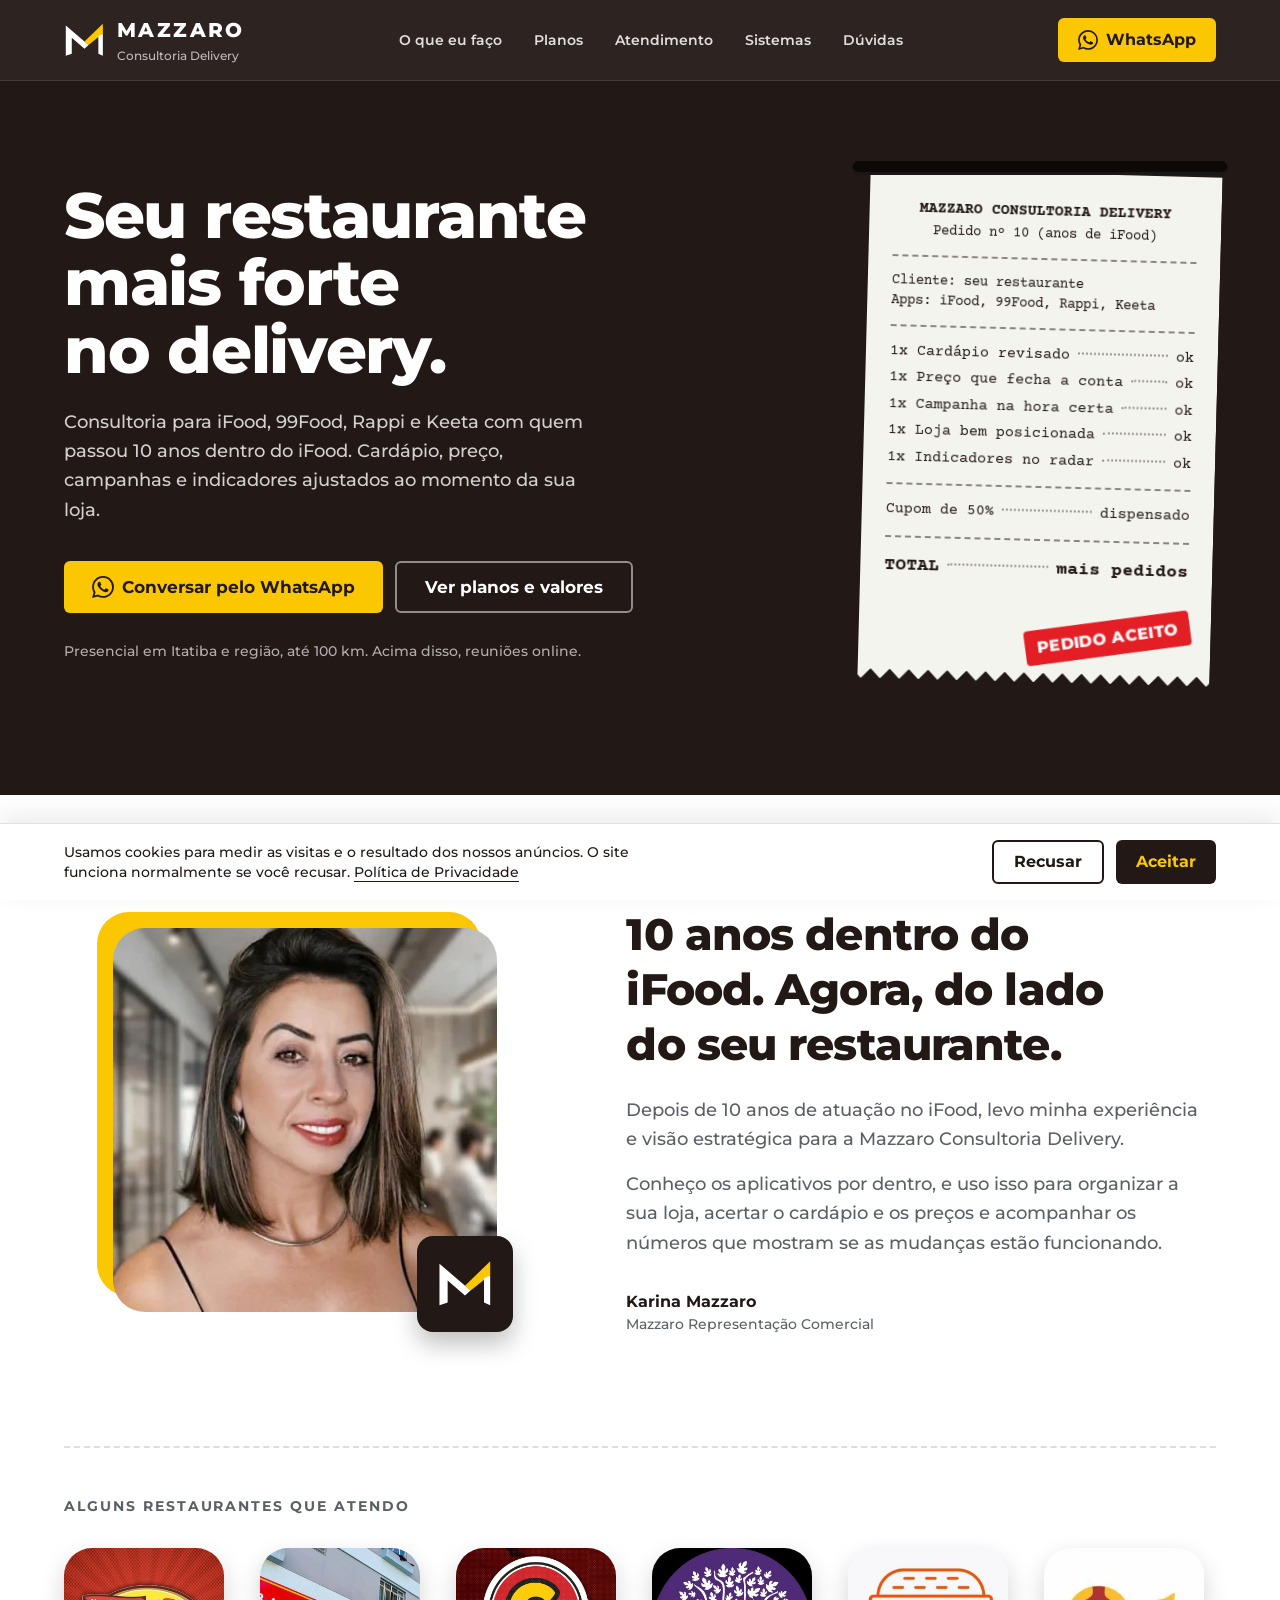
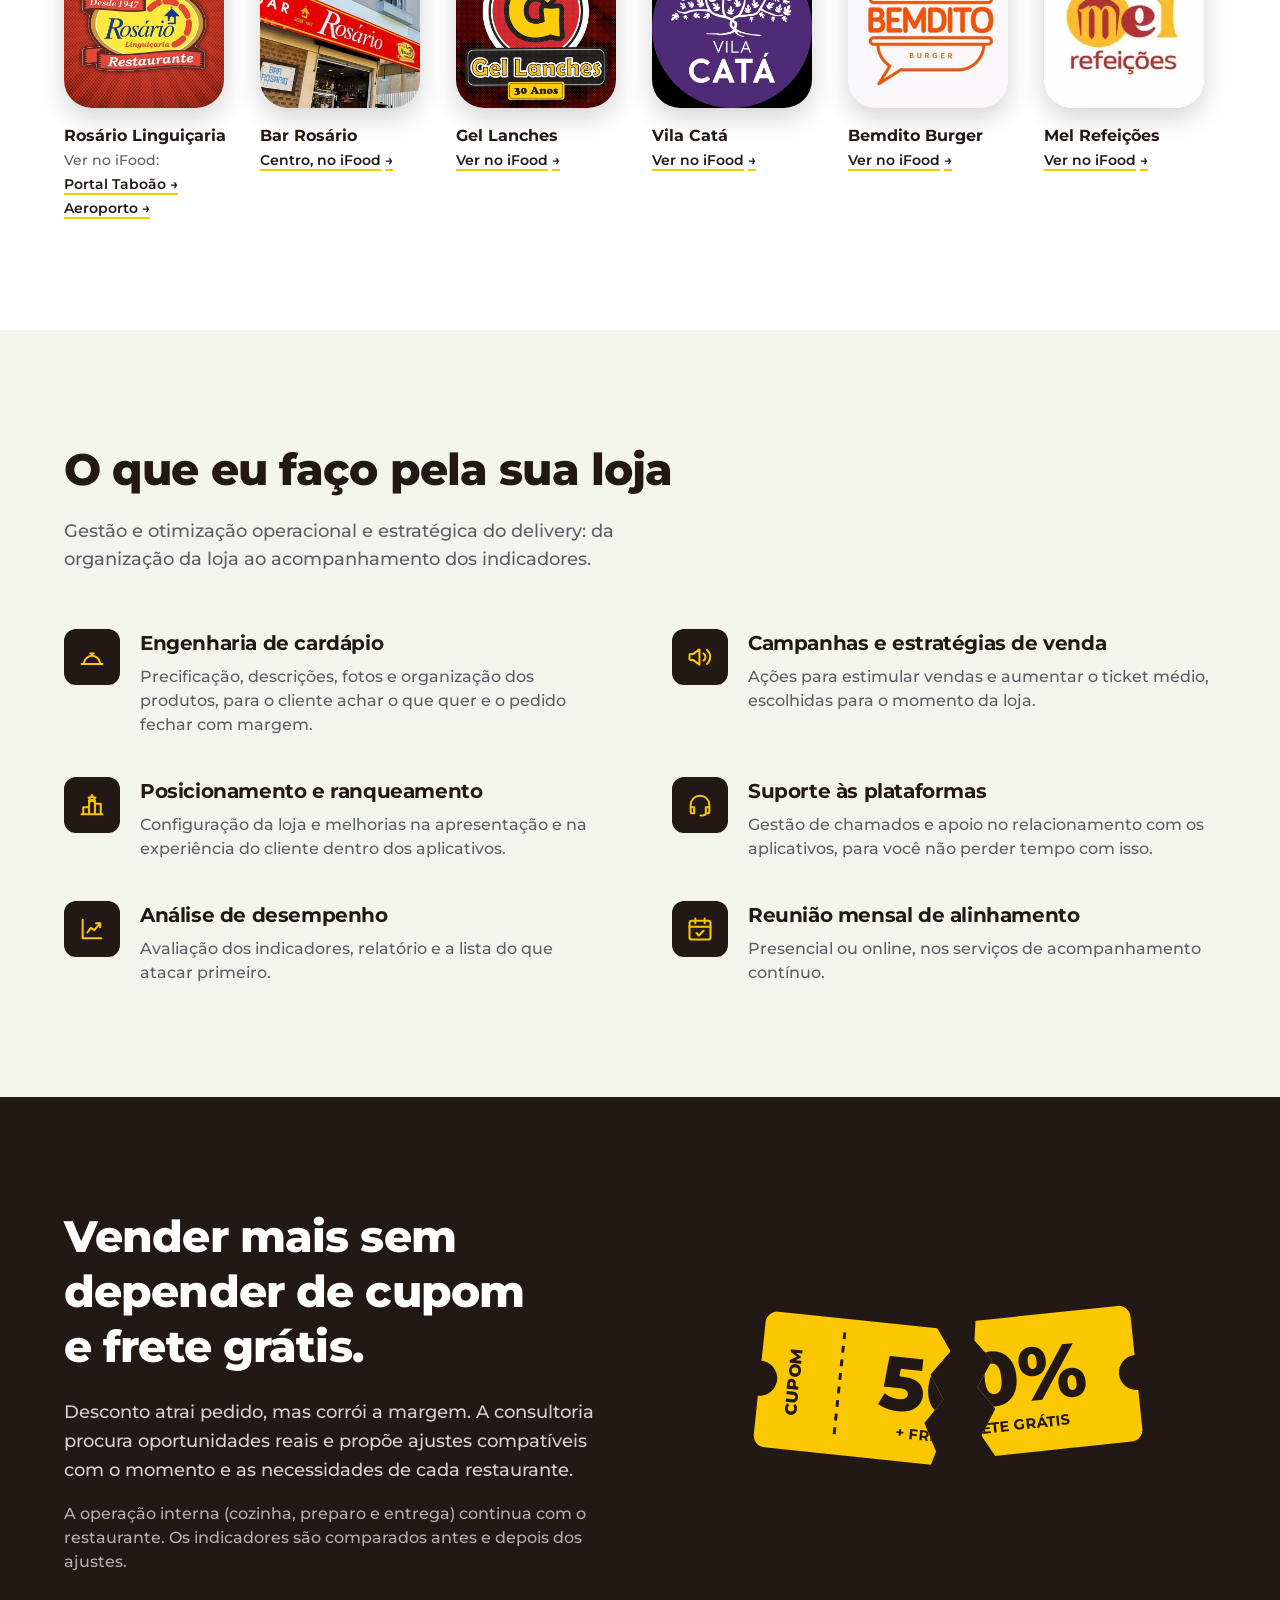
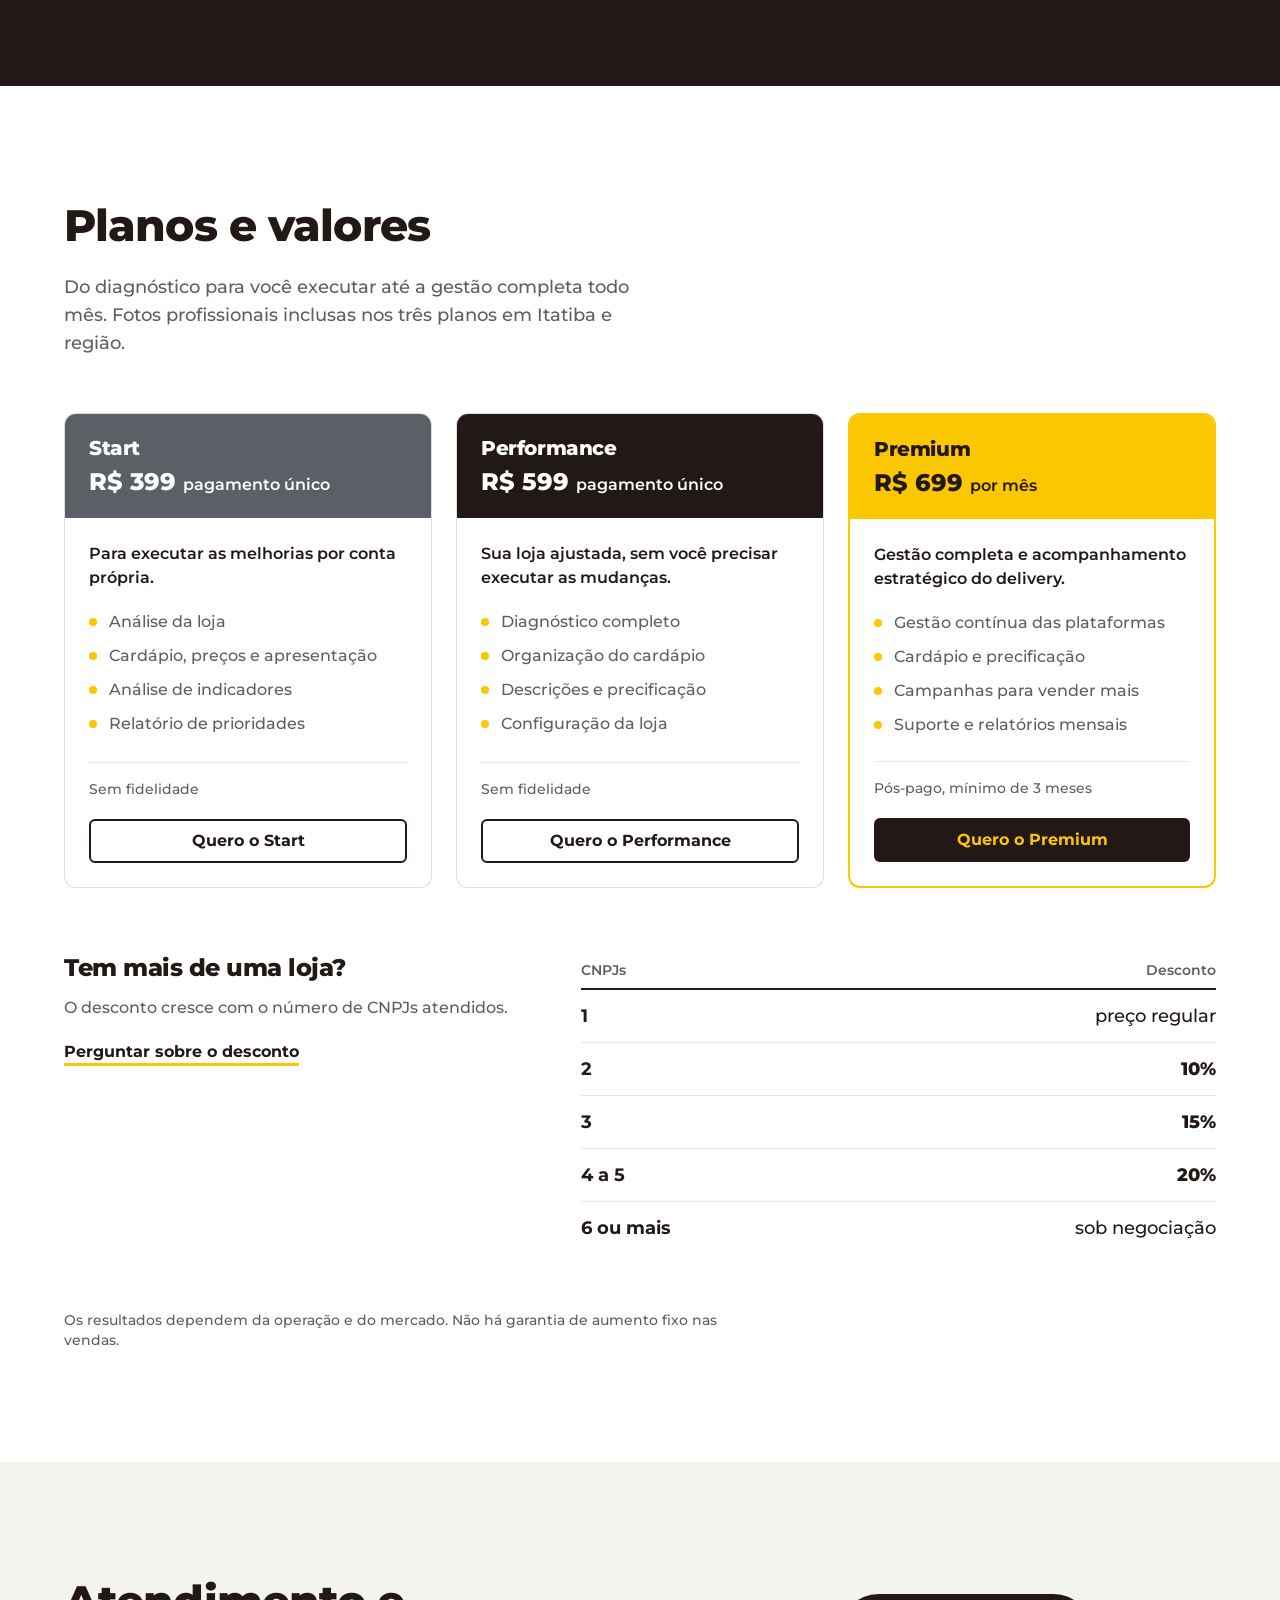
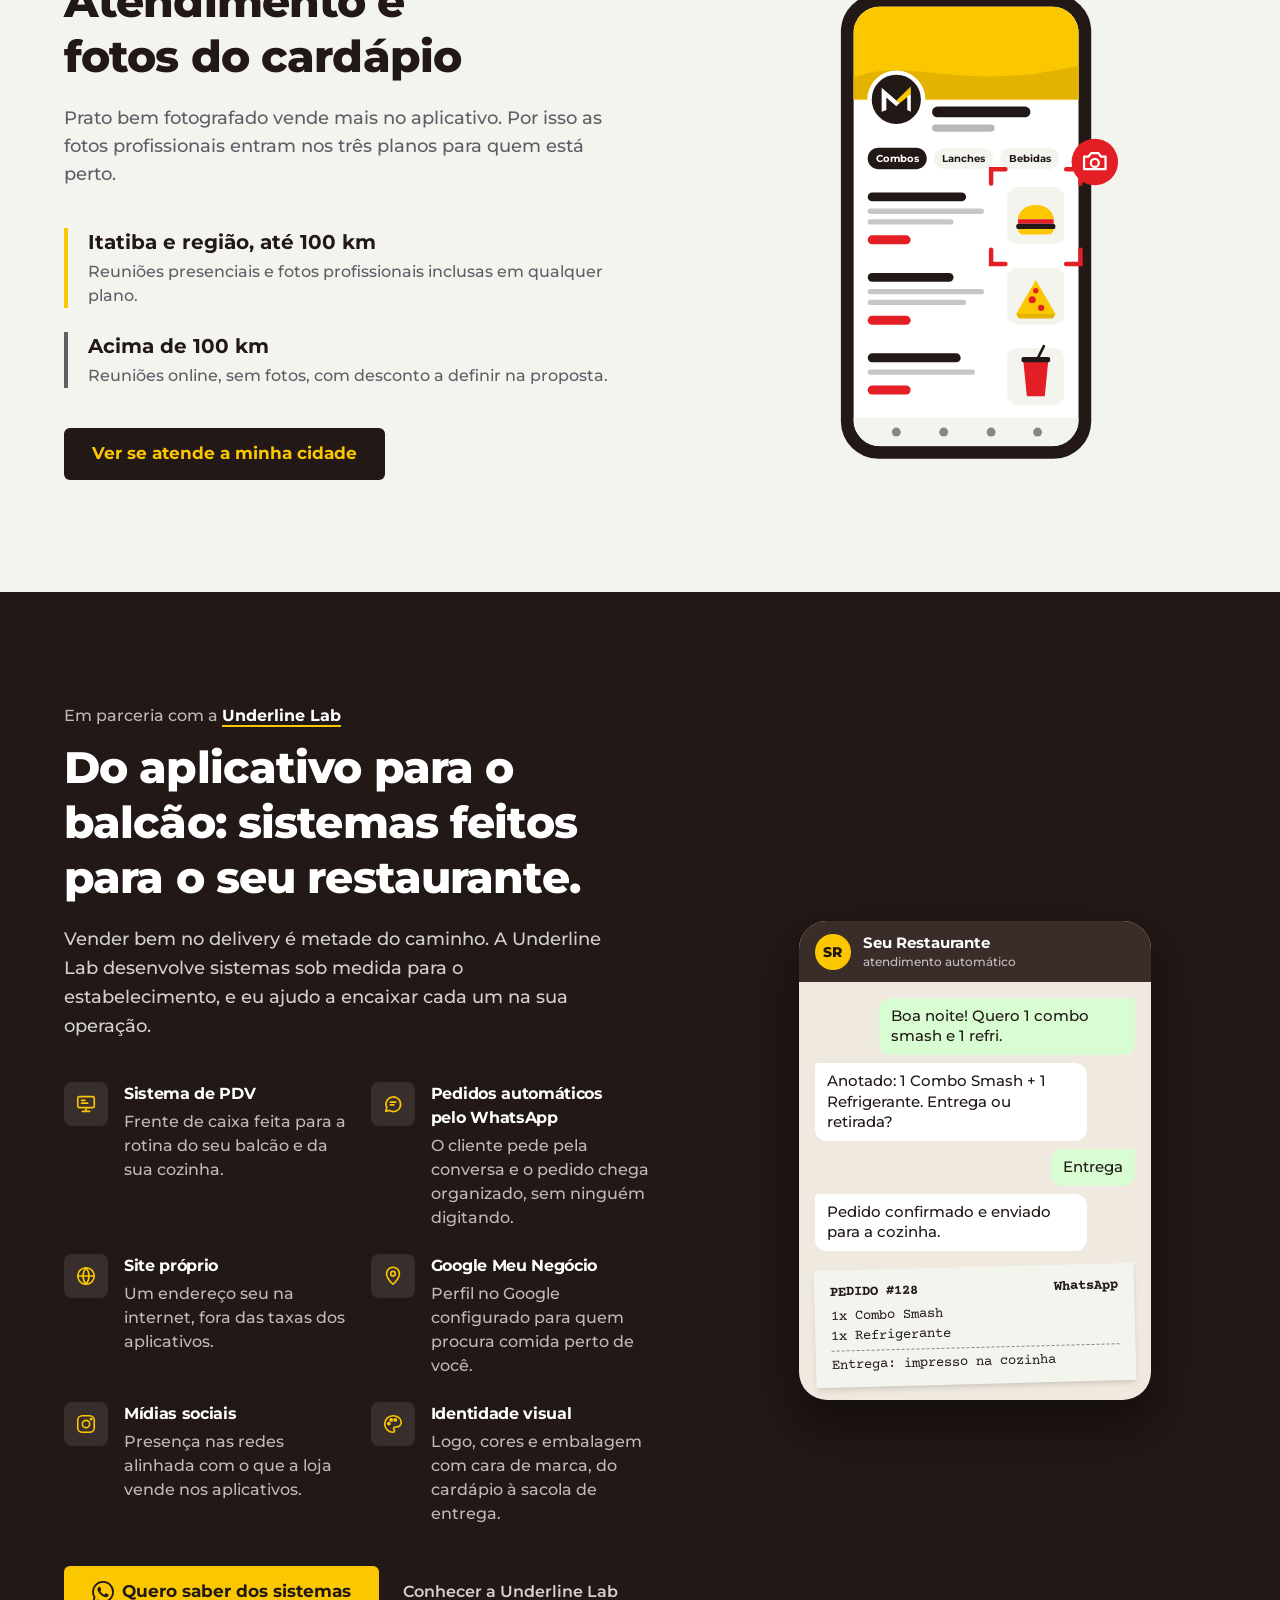
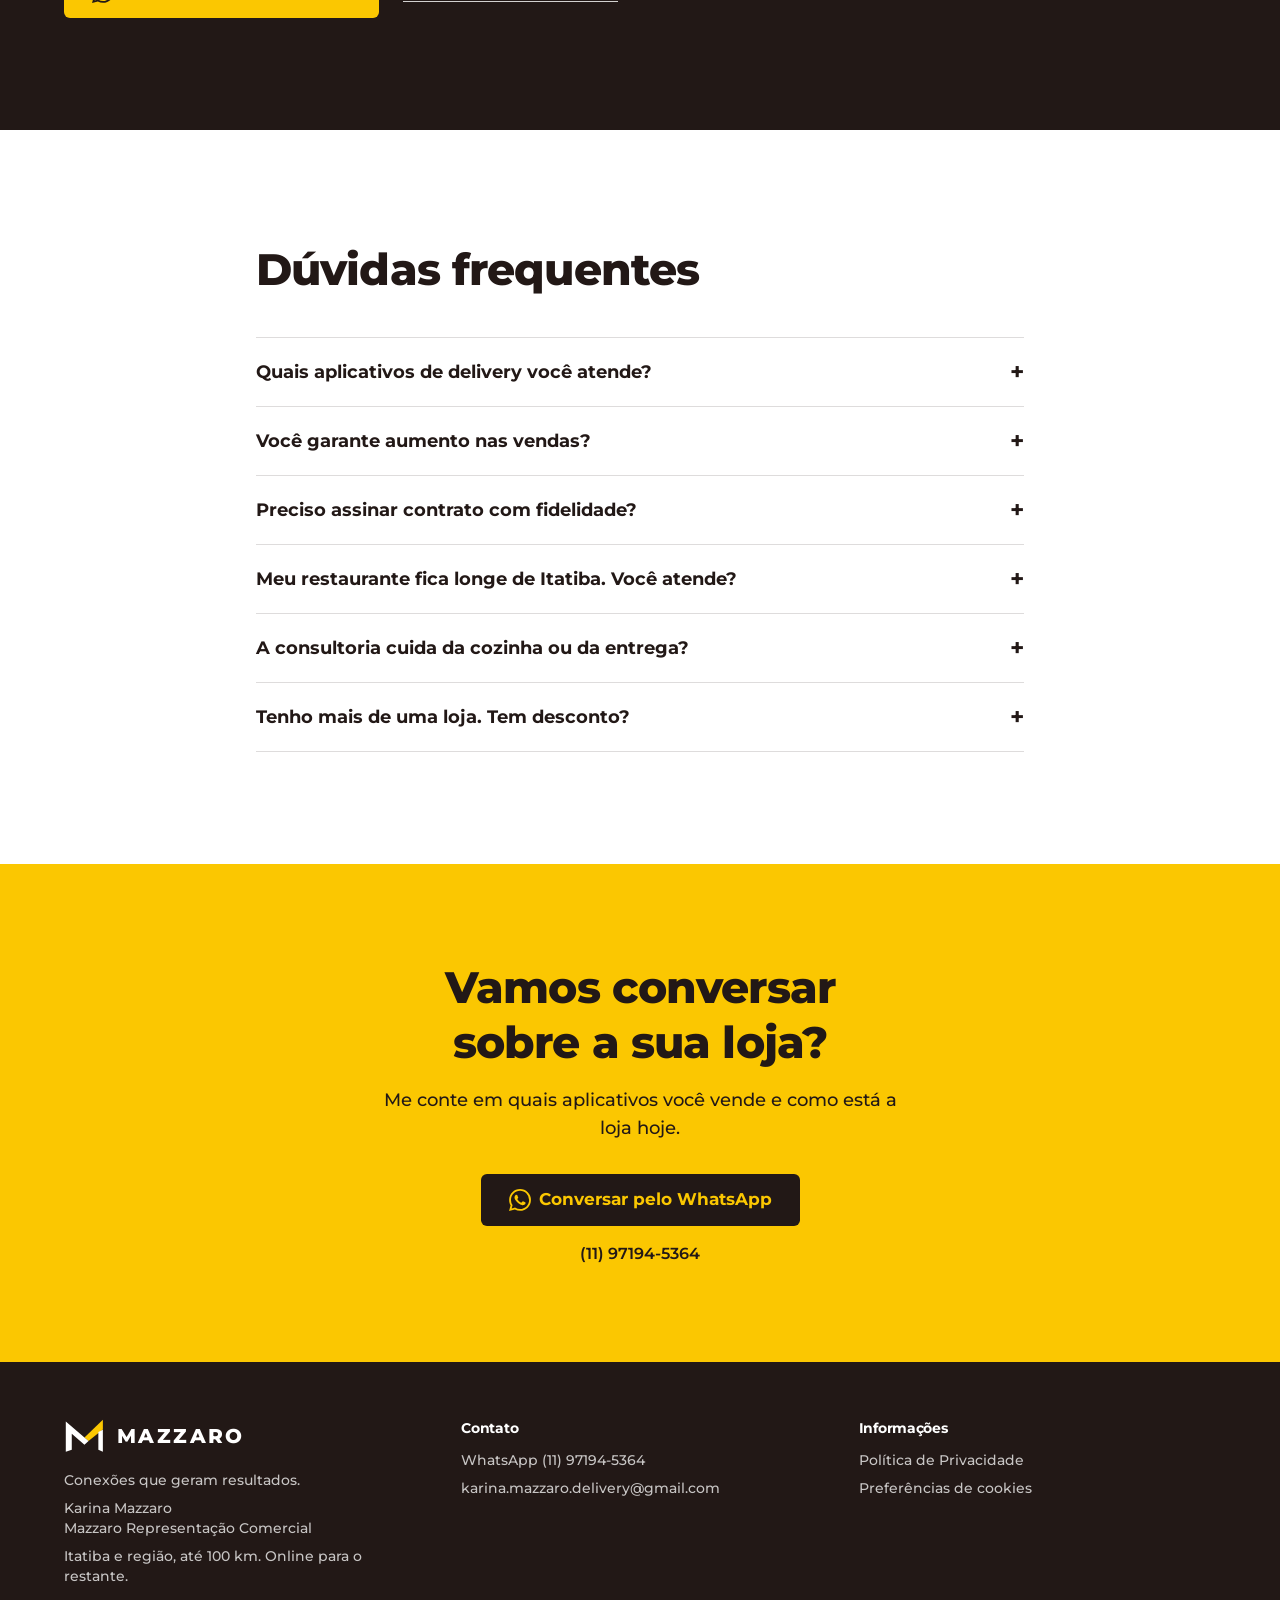
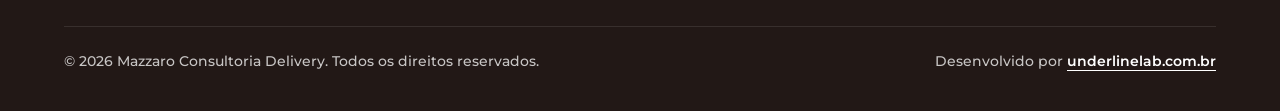
==== commit e61e8b0f: "Link do iFood da Bemdito Burger Co-Authored-By: Claude Opus 5.5 <noreply@anthropic.com>" ====
--- a/index.html
+++ b/index.html
@@ -29,7 +29,7 @@
   <link rel="preconnect" href="https://fonts.gstatic.com" crossorigin>
   <link rel="stylesheet" href="https://fonts.googleapis.com/css2?family=Courier+Prime:wght@400;700&family=Montserrat:wght@500;700;800&display=swap">
 
-  <link rel="stylesheet" href="assets/css/styles.css?v=202611201450">
+  <link rel="stylesheet" href="assets/css/styles.css?v=202611201451">
   <!-- Google Analytics 4 (Consent Mode v2 avançado): a tag fica no HTML para o Google detectá-la, mas sem cookies
        até o "Aceitar" do banner (main.js atualiza o consentimento). ID repetido no CONFIG do main.js. -->
   <script async src="https://www.googletagmanager.com/gtag/js?id=G-2L0HZTKZH5"></script>
@@ -43,7 +43,7 @@
     gtag('js', new Date());
     gtag('config', 'G-2L0HZTKZH5');
   </script>
-  <script src="assets/js/main.js?v=202611201450" defer></script>
+  <script src="assets/js/main.js?v=202611201451" defer></script>
 
   <!-- Consultoria sem endereço físico: ProfessionalService com área de atendimento -->
   <script type="application/ld+json">
@@ -173,8 +173,8 @@
     </div>
   </div>
 
-  <!-- Clientes: logos no formato de "avatar de loja" do app; os que têm loja no iFood levam até ela.
-       Links: briefing.md, seção 4 (IFOOD_*). Sem link ainda: Bemdito Burger. -->
+  <!-- Clientes: logos no formato de "avatar de loja" do app; cada um leva à loja no iFood.
+       Links: briefing.md, seção 4 (IFOOD_*). -->
   <div class="container-lp mt-20 border-t-2 border-dashed border-cafe/15 pt-12 md:mt-28">
     <h3 class="text-sm font-bold uppercase tracking-[0.14em] text-texto-suave">Alguns restaurantes que atendo</h3>
     <ul class="mt-8 grid grid-cols-2 gap-x-6 gap-y-10 sm:grid-cols-3 lg:grid-cols-6" role="list">
@@ -213,9 +213,12 @@
         </a>
       </li>
       <li>
-        <img src="assets/img/cliente-bemdito-burger-600.webp" width="500" height="500" alt="Logo da Bemdito Burger" loading="lazy" decoding="async"
-             class="aspect-square w-full max-w-40 rounded-[1.75rem] object-cover shadow-[0_10px_24px_rgb(34_24_22/0.18)]">
-        <p class="mt-4 font-bold">Bemdito Burger</p>
+        <a href="https://www.ifood.com.br/delivery/braganca-paulista-sp/bemdito-burger----hamburgueria-centro/4ea8afce-e614-48f7-a6af-ab4d3772adea" target="_blank" rel="noopener" data-track="ifood-cliente" data-origem="bemdito-burger" class="group block">
+          <img src="assets/img/cliente-bemdito-burger-600.webp" width="500" height="500" alt="Logo da Bemdito Burger" loading="lazy" decoding="async"
+               class="aspect-square w-full max-w-40 rounded-[1.75rem] object-cover shadow-[0_10px_24px_rgb(34_24_22/0.18)] transition duration-200 group-hover:-translate-y-1 group-hover:shadow-[0_16px_32px_rgb(34_24_22/0.24)]">
+          <span class="mt-4 block font-bold">Bemdito Burger</span>
+          <span class="mt-0.5 inline-flex items-center gap-1 text-sm font-semibold underline decoration-amarelo decoration-2 underline-offset-4 group-hover:decoration-cafe">Ver no iFood <span aria-hidden="true">→</span></span>
+        </a>
       </li>
       <li>
         <a href="https://www.ifood.com.br/delivery/campinas-sp/mel-refeicoes-cambui-cambui/e42014a0-2c83-4330-864e-9c389379cf94" target="_blank" rel="noopener" data-track="ifood-cliente" data-origem="mel-refeicoes" class="group block">
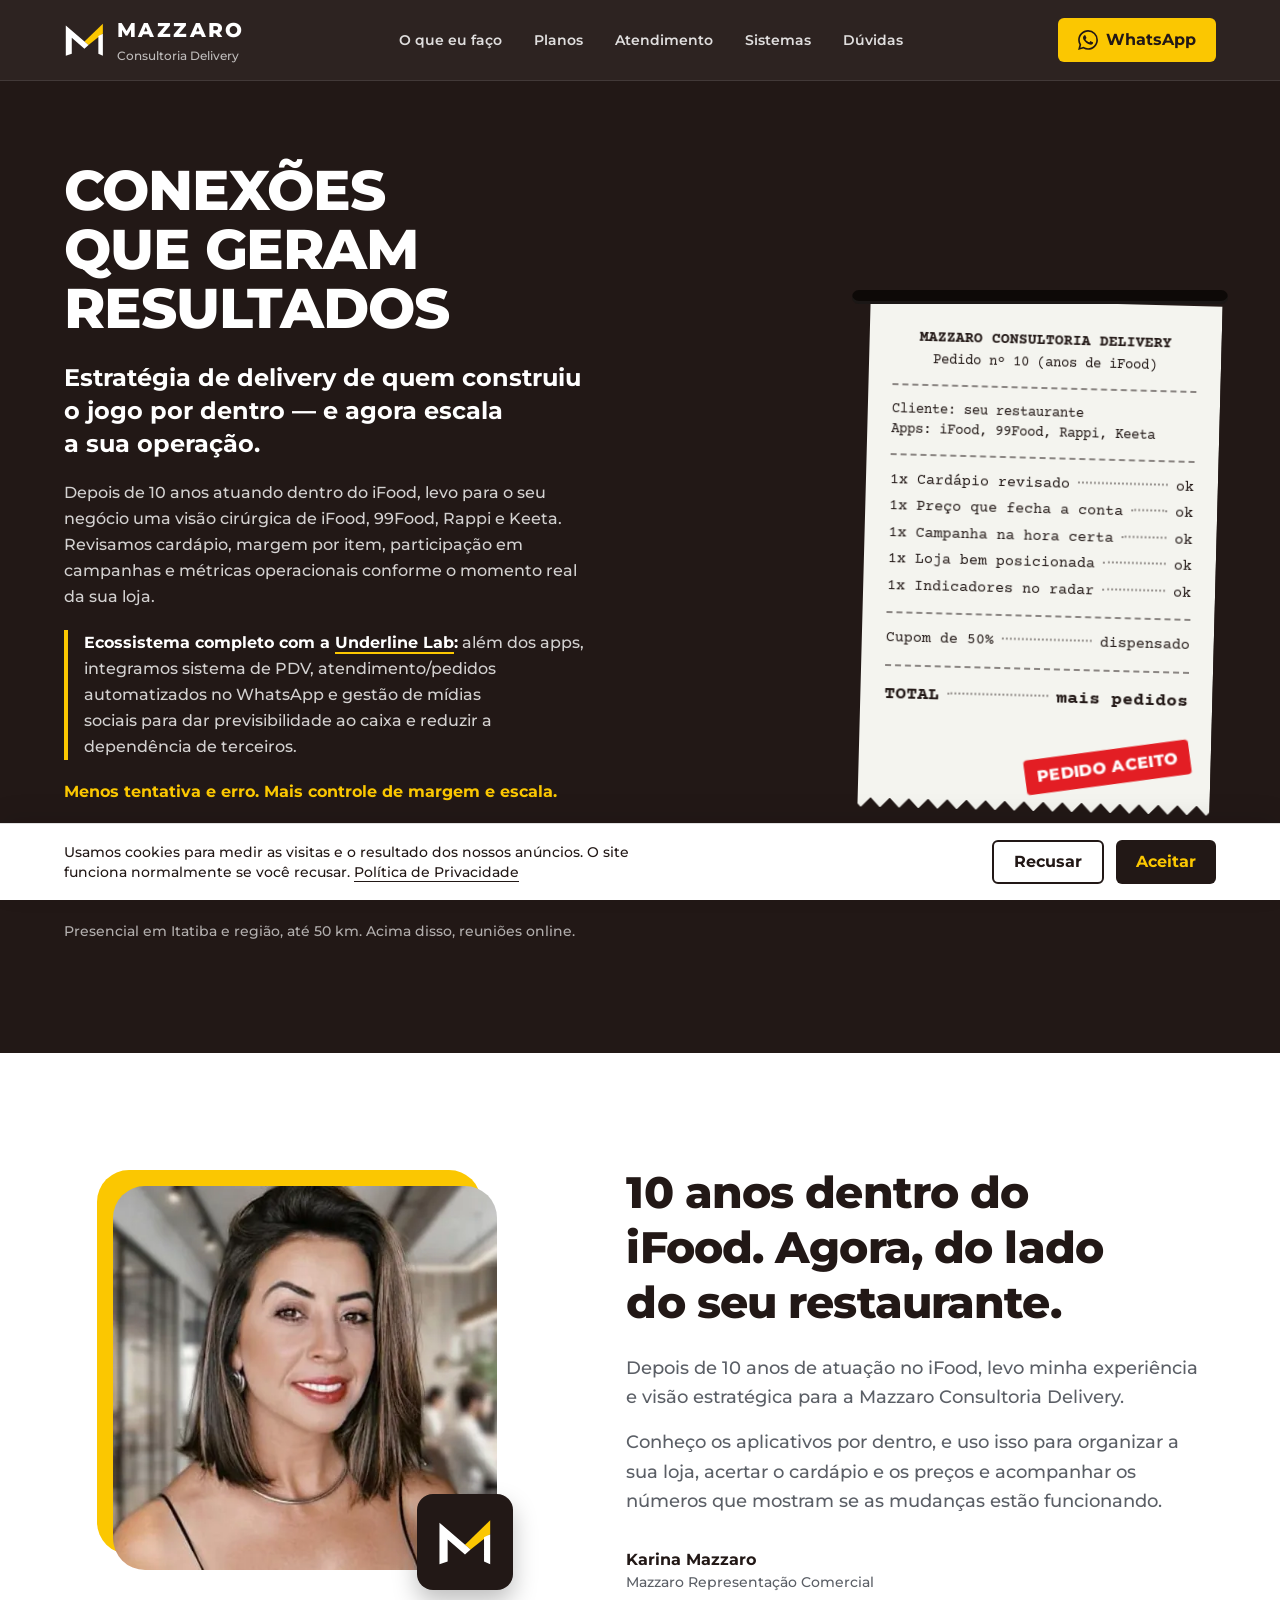
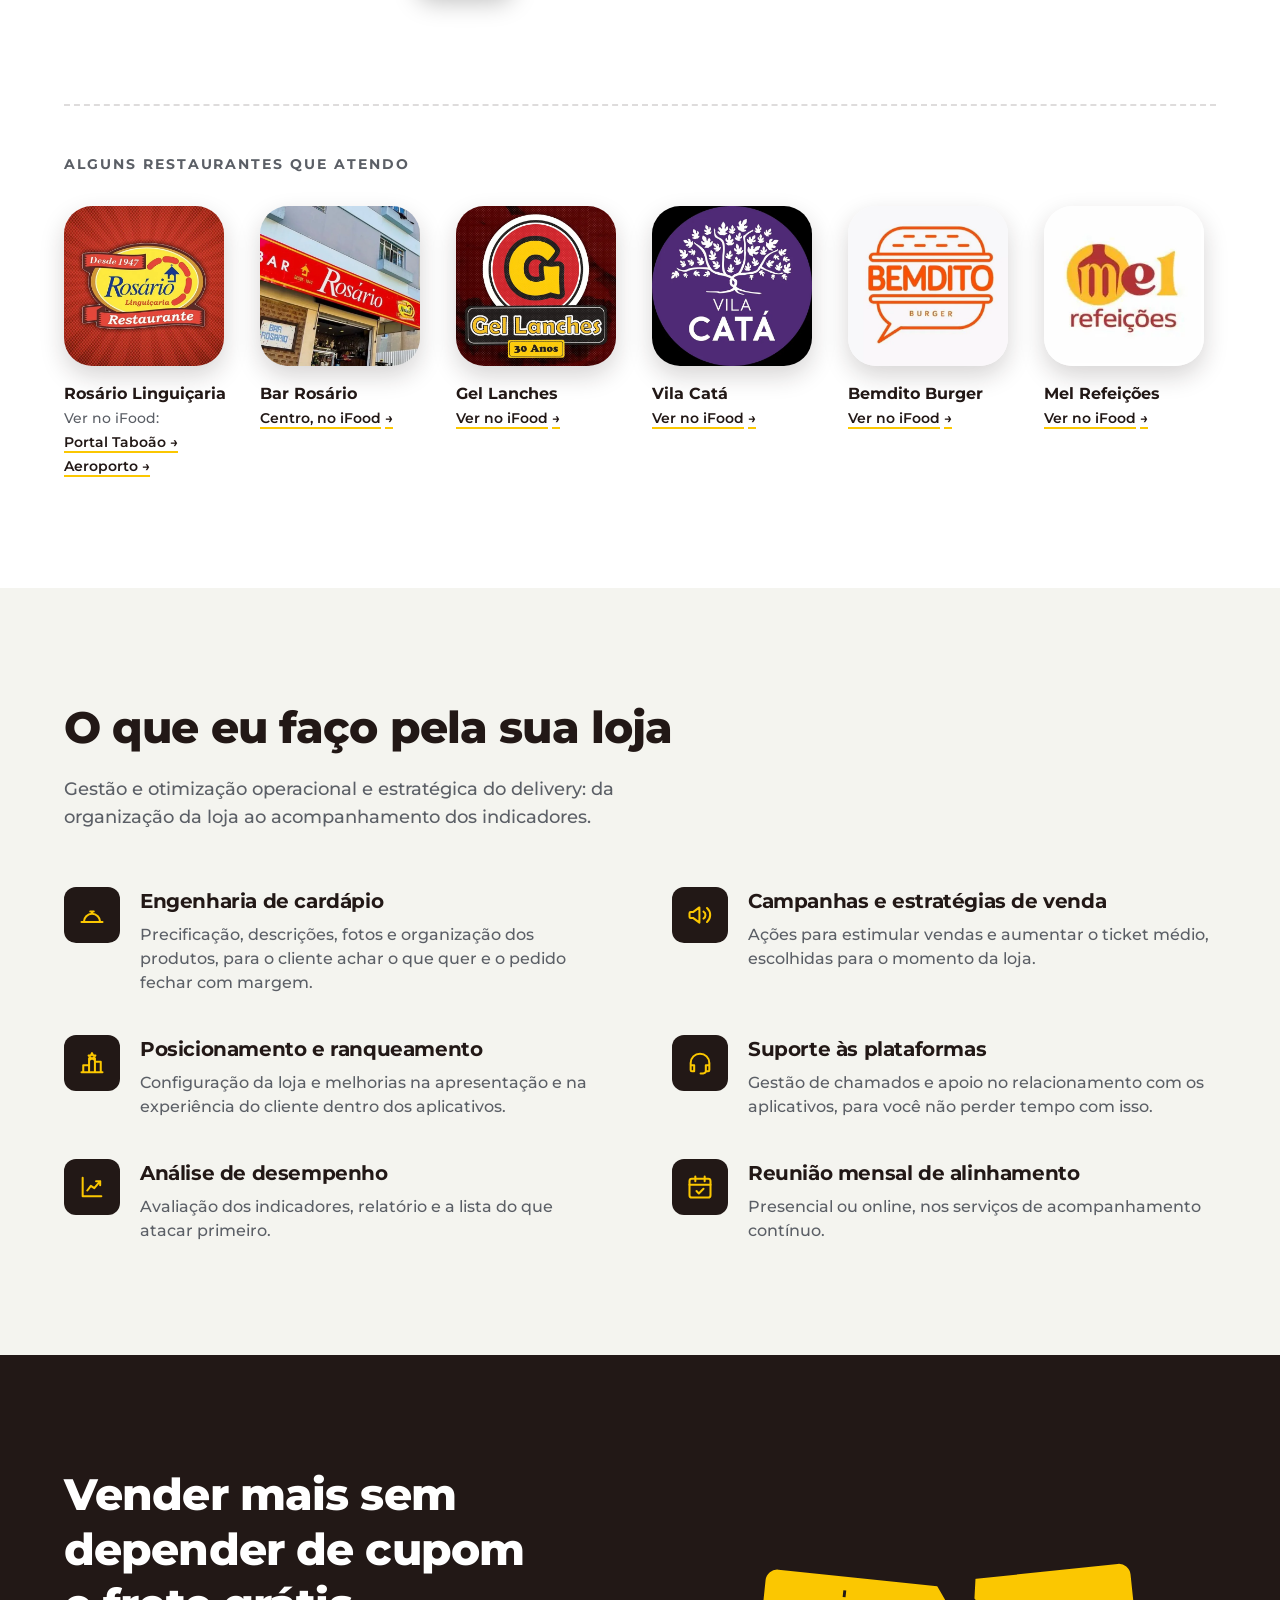
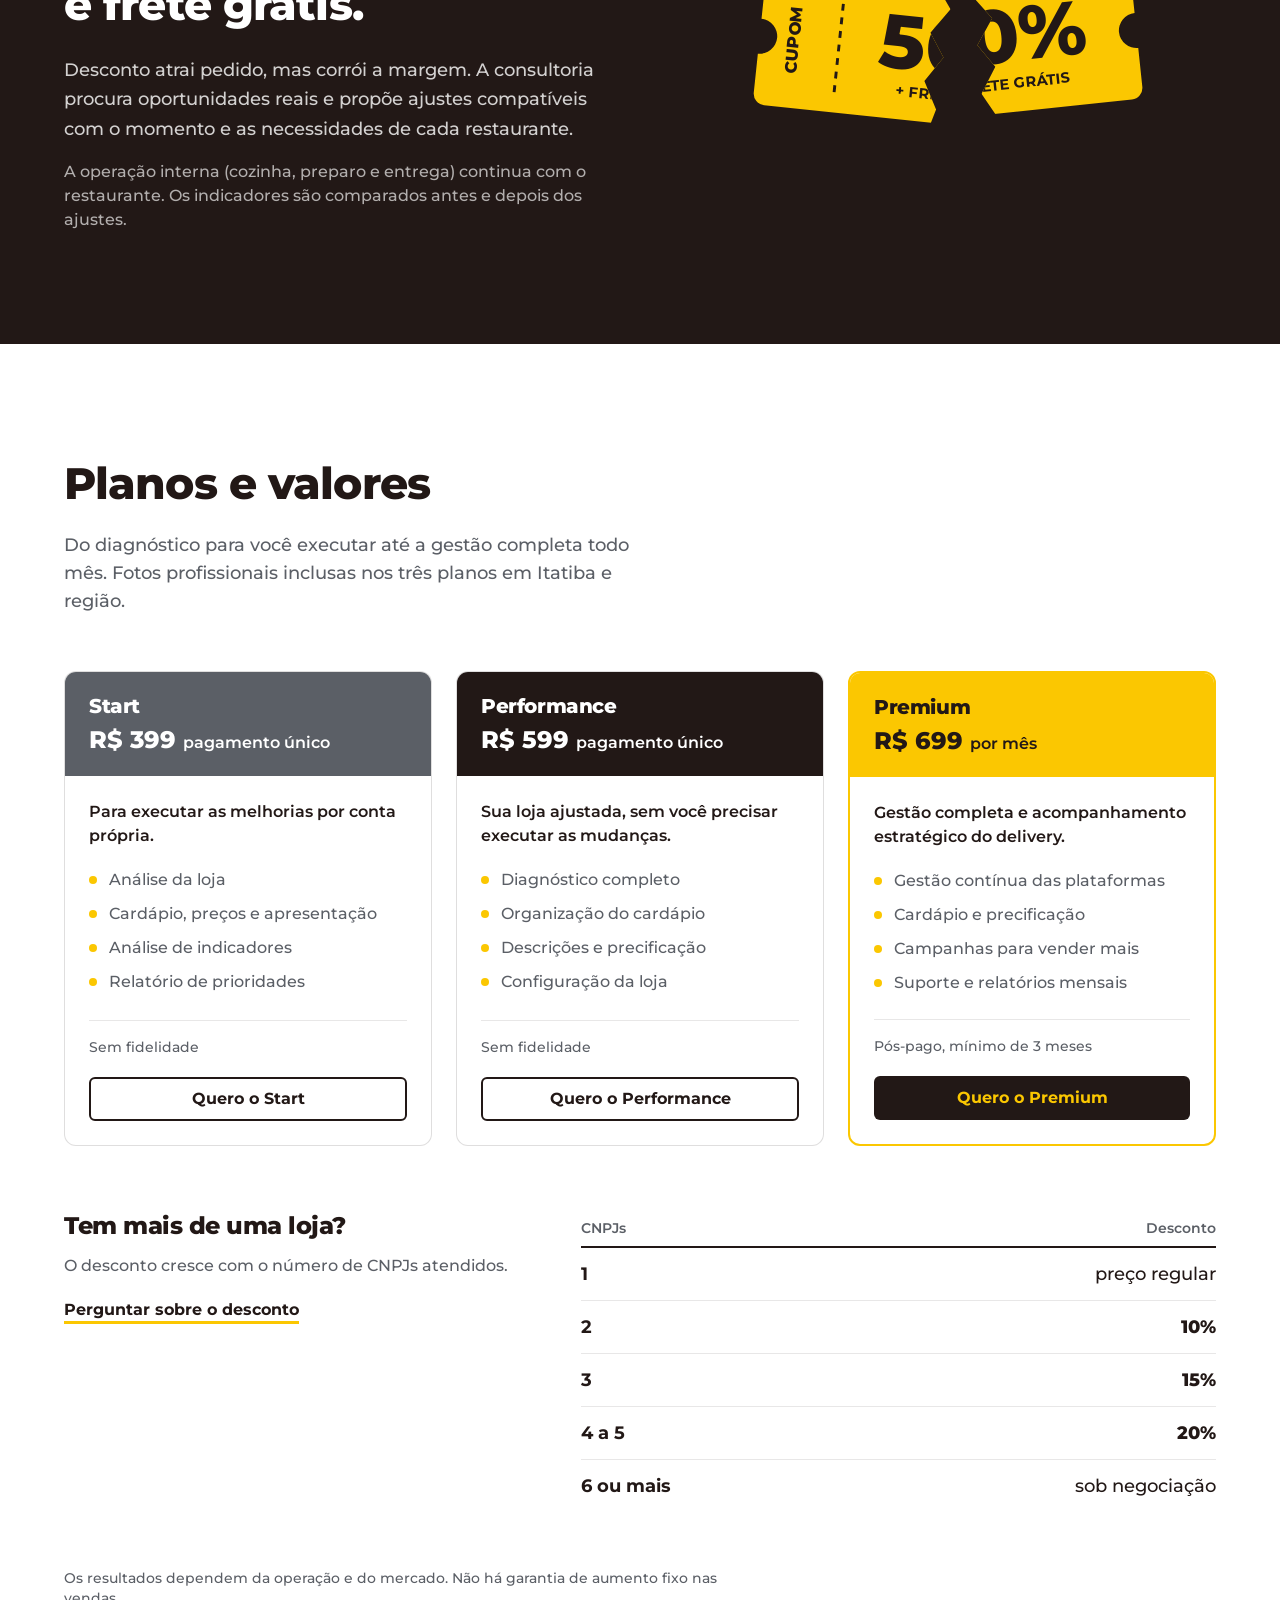
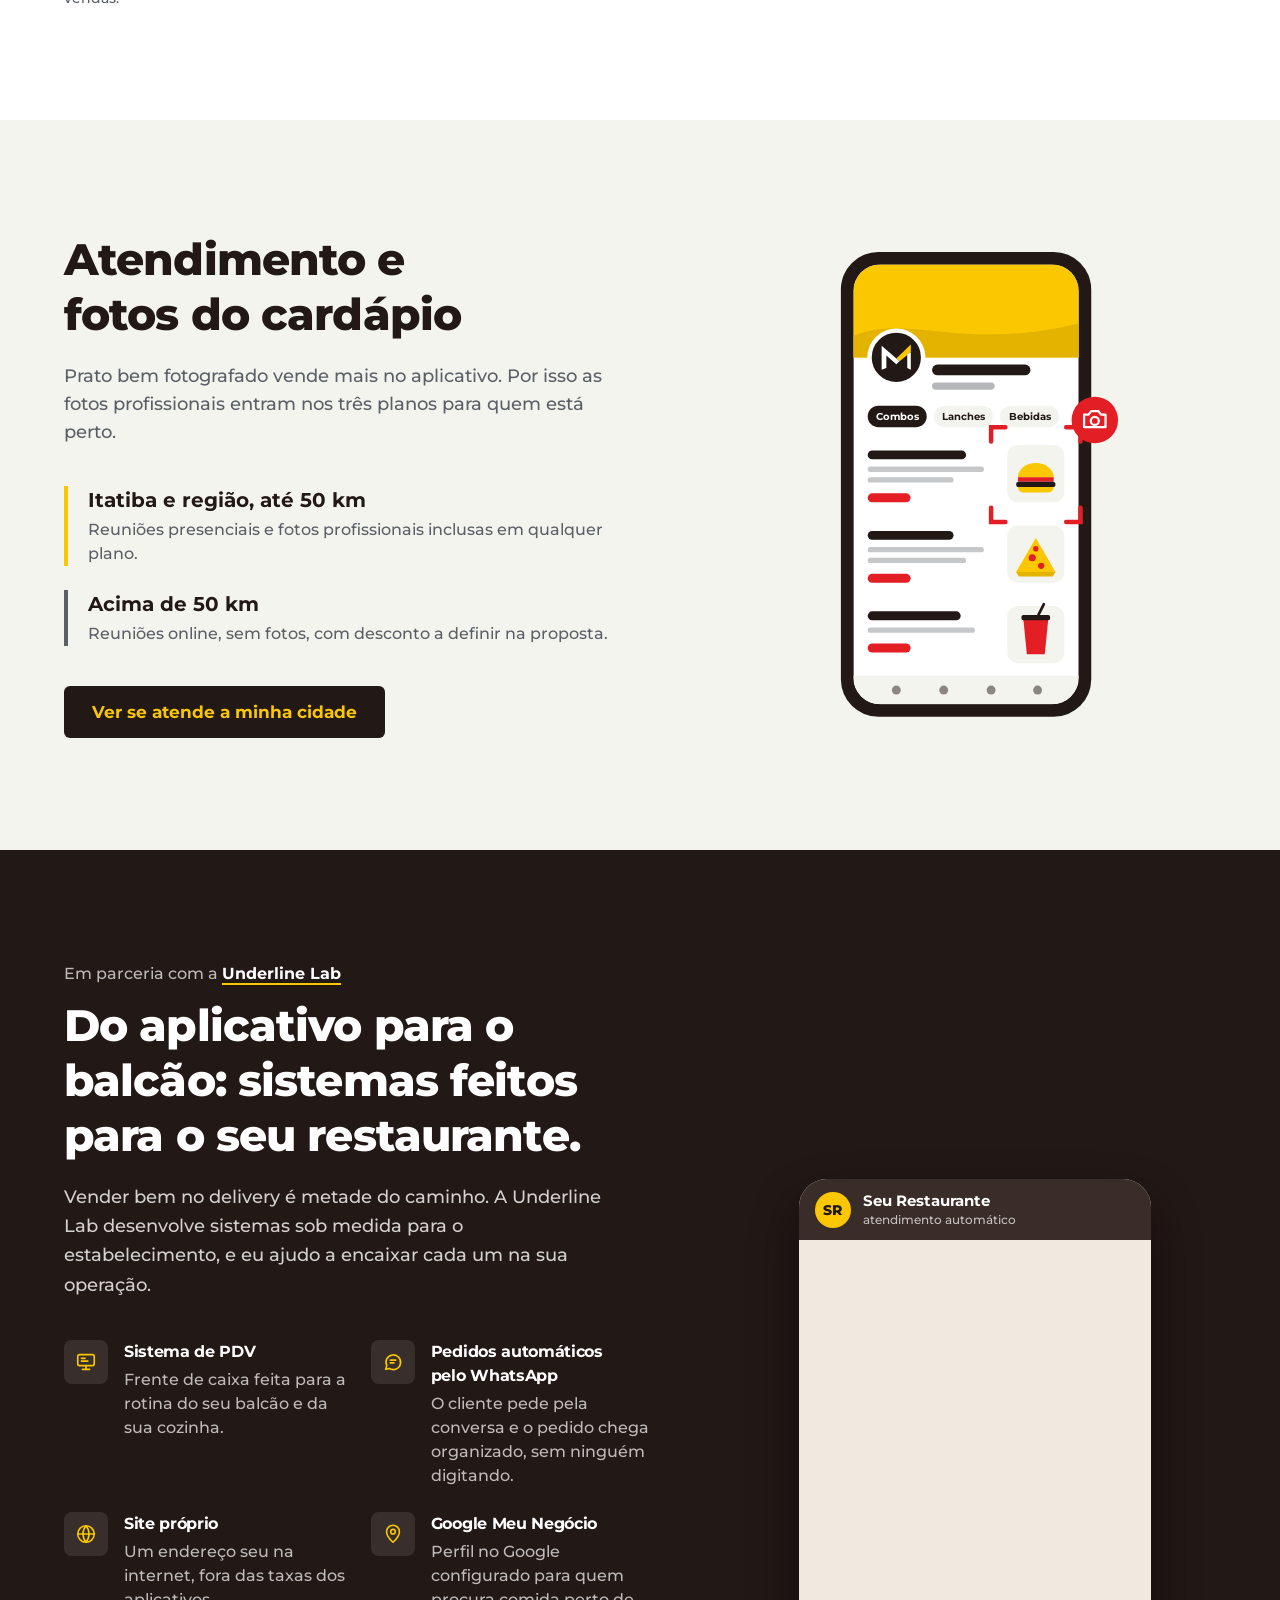
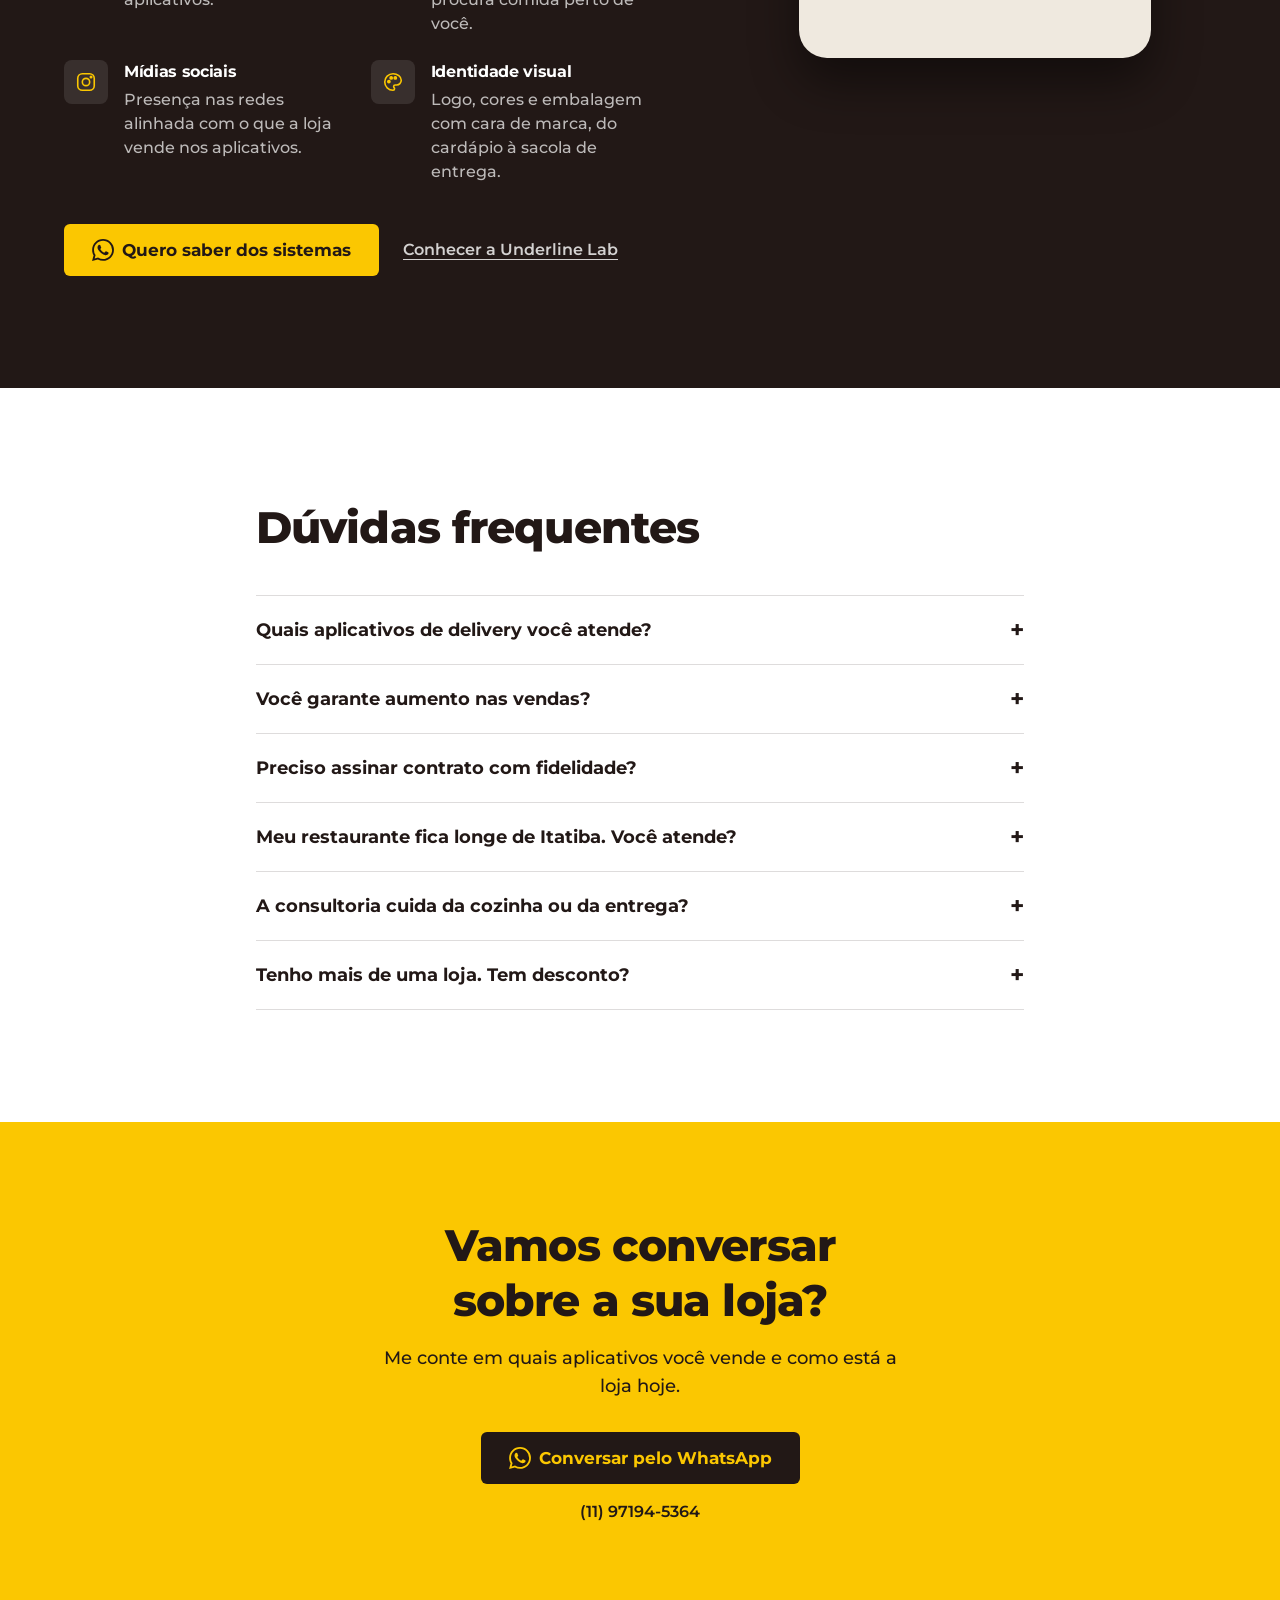
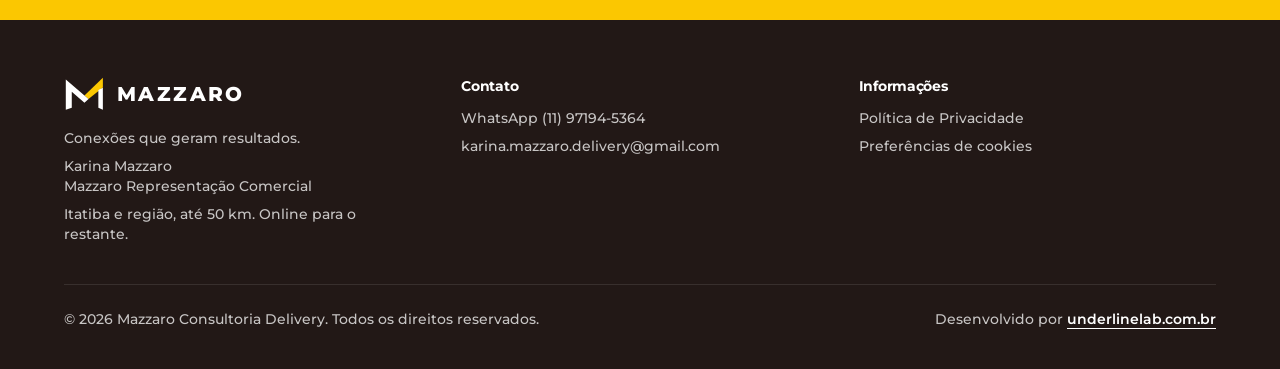
==== commit d28ffdec: "Hero novo, raio de 50 km e animação da conversa na parceria - Título "Conexões que geram resultados"" ====
--- a/index.html
+++ b/index.html
@@ -29,7 +29,7 @@
   <link rel="preconnect" href="https://fonts.gstatic.com" crossorigin>
   <link rel="stylesheet" href="https://fonts.googleapis.com/css2?family=Courier+Prime:wght@400;700&family=Montserrat:wght@500;700;800&display=swap">
 
-  <link rel="stylesheet" href="assets/css/styles.css?v=202611201451">
+  <link rel="stylesheet" href="assets/css/styles.css?v=202611211508">
   <!-- Google Analytics 4 (Consent Mode v2 avançado): a tag fica no HTML para o Google detectá-la, mas sem cookies
        até o "Aceitar" do banner (main.js atualiza o consentimento). ID repetido no CONFIG do main.js. -->
   <script async src="https://www.googletagmanager.com/gtag/js?id=G-2L0HZTKZH5"></script>
@@ -43,7 +43,7 @@
     gtag('js', new Date());
     gtag('config', 'G-2L0HZTKZH5');
   </script>
-  <script src="assets/js/main.js?v=202611201451" defer></script>
+  <script src="assets/js/main.js?v=202611211508" defer></script>
 
   <!-- Consultoria sem endereço físico: ProfessionalService com área de atendimento -->
   <script type="application/ld+json">
@@ -104,9 +104,18 @@
 <section id="inicio" class="overflow-hidden bg-cafe text-white" aria-labelledby="hero-titulo">
   <div class="container-lp grid gap-14 pt-12 pb-20 md:pt-20 md:pb-28 lg:grid-cols-[1.15fr_1fr] lg:items-center lg:gap-20">
     <div>
-      <h1 id="hero-titulo" class="text-[2.5rem] leading-[1.05] font-extrabold sm:text-5xl lg:text-[4rem]">Seu restaurante mais forte no delivery.</h1>
-      <p class="mt-6 max-w-[34rem] text-lg leading-relaxed text-white/80">
-        Consultoria para iFood, 99Food, Rappi e Keeta com quem passou 10 anos dentro do iFood. Cardápio, preço, campanhas e indicadores ajustados ao momento da sua loja.
+      <h1 id="hero-titulo" class="text-[2.25rem] leading-[1.05] font-extrabold uppercase sm:text-5xl lg:text-[3.5rem]">Conexões que geram resultados</h1>
+      <p class="mt-6 max-w-[34rem] text-xl leading-snug font-bold text-pretty text-white md:text-2xl">
+        Estratégia de delivery de quem construiu o jogo por dentro — e agora escala a sua&nbsp;operação.
+      </p>
+      <p class="mt-5 max-w-[34rem] leading-relaxed text-pretty text-white/80">
+        Depois de 10 anos atuando dentro do iFood, levo para o seu negócio uma visão cirúrgica de iFood, 99Food, Rappi e Keeta. Revisamos cardápio, margem por item, participação em campanhas e métricas operacionais conforme o momento real da sua&nbsp;loja.
+      </p>
+      <p class="mt-5 max-w-[34rem] border-l-4 border-amarelo pl-4 leading-relaxed text-pretty text-white/80">
+        <strong class="text-white">Ecossistema completo com a <a href="#parceria" class="underline decoration-amarelo decoration-2 underline-offset-4 hover:text-amarelo">Underline Lab</a>:</strong> além dos apps, integramos sistema de PDV, atendimento/pedidos automatizados no WhatsApp e gestão de mídias sociais para dar previsibilidade ao caixa e reduzir a dependência de&nbsp;terceiros.
+      </p>
+      <p class="mt-5 max-w-[34rem] font-bold text-pretty text-amarelo">
+        Menos tentativa e erro. Mais controle de margem e&nbsp;escala.
       </p>
       <div class="mt-9 flex flex-wrap gap-3">
         <a href="https://wa.me/5511971945364?text=Ol%C3%A1%2C%20Karina!%20Vi%20o%20site%20e%20quero%20melhorar%20as%20vendas%20do%20meu%20restaurante%20no%20delivery." target="_blank" rel="noopener"
@@ -116,7 +125,7 @@
         </a>
         <a href="#planos" class="btn btn-contorno-claro btn-lg">Ver planos e valores</a>
       </div>
-      <p class="mt-7 max-w-[34rem] text-sm text-white/65">Presencial em Itatiba e região, até 100 km. Acima disso, reuniões online.</p>
+      <p class="mt-7 max-w-[34rem] text-sm text-white/65">Presencial em Itatiba e região, até 50 km. Acima disso, reuniões online.</p>
     </div>
 
     <!-- Comanda ilustrativa: os itens do "pedido" são as frentes da consultoria -->
@@ -429,11 +438,11 @@
 
       <dl class="mt-10 space-y-6">
         <div class="border-l-4 border-amarelo pl-5">
-          <dt class="text-xl font-bold">Itatiba e região, até 100 km</dt>
+          <dt class="text-xl font-bold">Itatiba e região, até 50 km</dt>
           <dd class="mt-1 text-texto-suave">Reuniões presenciais e fotos profissionais inclusas em qualquer plano.</dd>
         </div>
         <div class="border-l-4 border-grafite pl-5">
-          <dt class="text-xl font-bold">Acima de 100 km</dt>
+          <dt class="text-xl font-bold">Acima de 50 km</dt>
           <dd class="mt-1 text-texto-suave">Reuniões online, sem fotos, com desconto a definir na proposta.</dd>
         </div>
       </dl>
@@ -588,11 +597,11 @@
           <span class="flex size-9 items-center justify-center rounded-full bg-amarelo text-sm font-extrabold text-cafe">SR</span>
           <span><span class="block font-bold">Seu Restaurante</span><span class="block text-xs text-white/70">atendimento automático</span></span>
         </div>
-        <p class="ml-auto w-fit max-w-[80%] rounded-xl rounded-tr-sm bg-[#d9fdd3] px-3 py-2">Boa noite! Quero 1 combo smash e 1 refri.</p>
-        <p class="mt-2 w-fit max-w-[85%] rounded-xl rounded-tl-sm bg-white px-3 py-2">Anotado: 1 Combo Smash + 1 Refrigerante. Entrega ou retirada?</p>
-        <p class="mt-2 ml-auto w-fit max-w-[80%] rounded-xl rounded-tr-sm bg-[#d9fdd3] px-3 py-2">Entrega</p>
-        <p class="mt-2 w-fit max-w-[85%] rounded-xl rounded-tl-sm bg-white px-3 py-2">Pedido confirmado e enviado para a cozinha.</p>
-        <div class="mt-4 rotate-[-1.5deg] bg-papel px-4 py-3 font-cupom text-sm shadow-md">
+        <p class="chat-1 ml-auto w-fit max-w-[80%] rounded-xl rounded-tr-sm bg-[#d9fdd3] px-3 py-2">Boa noite! Quero 1 combo smash e 1 refri.</p>
+        <p class="chat-2 mt-2 w-fit max-w-[85%] rounded-xl rounded-tl-sm bg-white px-3 py-2">Anotado: 1 Combo Smash + 1 Refrigerante. Entrega ou retirada?</p>
+        <p class="chat-3 mt-2 ml-auto w-fit max-w-[80%] rounded-xl rounded-tr-sm bg-[#d9fdd3] px-3 py-2">Entrega</p>
+        <p class="chat-4 mt-2 w-fit max-w-[85%] rounded-xl rounded-tl-sm bg-white px-3 py-2">Pedido confirmado e enviado para a cozinha.</p>
+        <div class="chat-5 mt-4 rotate-[-1.5deg] bg-papel px-4 py-3 font-cupom text-sm shadow-md">
           <p class="flex justify-between font-bold"><span>PEDIDO #128</span><span>WhatsApp</span></p>
           <p class="mt-1">1x Combo Smash</p>
           <p>1x Refrigerante</p>
@@ -625,7 +634,7 @@
       </details>
       <details class="faq-item py-5">
         <summary class="text-lg font-bold">Meu restaurante fica longe de Itatiba. Você atende?</summary>
-        <p class="mt-3 text-texto-suave">Sim. Até 100 km de Itatiba o atendimento é presencial e inclui fotos profissionais. Acima disso, as reuniões são online, sem fotos, com desconto a definir na proposta.</p>
+        <p class="mt-3 text-texto-suave">Sim. Até 50 km de Itatiba o atendimento é presencial e inclui fotos profissionais. Acima disso, as reuniões são online, sem fotos, com desconto a definir na proposta.</p>
       </details>
       <details class="faq-item py-5">
         <summary class="text-lg font-bold">A consultoria cuida da cozinha ou da entrega?</summary>
@@ -646,7 +655,7 @@
       { "@type": "Question", "name": "Quais aplicativos de delivery você atende?", "acceptedAnswer": { "@type": "Answer", "text": "iFood, 99Food, Rappi, Keeta e outras plataformas de delivery." } },
       { "@type": "Question", "name": "Você garante aumento nas vendas?", "acceptedAnswer": { "@type": "Answer", "text": "Não. Os resultados dependem da operação e do mercado, e não há garantia de aumento fixo nas vendas. O que dá para fazer é comparar os indicadores antes e depois dos ajustes." } },
       { "@type": "Question", "name": "Preciso assinar contrato com fidelidade?", "acceptedAnswer": { "@type": "Answer", "text": "Os planos Start e Performance têm pagamento único, sem fidelidade. O Premium é mensal, pós-pago, com mínimo de 3 meses." } },
-      { "@type": "Question", "name": "Meu restaurante fica longe de Itatiba. Você atende?", "acceptedAnswer": { "@type": "Answer", "text": "Sim. Até 100 km de Itatiba o atendimento é presencial e inclui fotos profissionais. Acima disso, as reuniões são online, sem fotos, com desconto a definir na proposta." } },
+      { "@type": "Question", "name": "Meu restaurante fica longe de Itatiba. Você atende?", "acceptedAnswer": { "@type": "Answer", "text": "Sim. Até 50 km de Itatiba o atendimento é presencial e inclui fotos profissionais. Acima disso, as reuniões são online, sem fotos, com desconto a definir na proposta." } },
       { "@type": "Question", "name": "A consultoria cuida da cozinha ou da entrega?", "acceptedAnswer": { "@type": "Answer", "text": "Não. A operação interna do restaurante, incluindo cozinha, preparo e entrega, continua sob responsabilidade do estabelecimento." } },
       { "@type": "Question", "name": "Tenho mais de uma loja. Tem desconto?", "acceptedAnswer": { "@type": "Answer", "text": "Tem. São 10% para 2 CNPJs, 15% para 3, 20% de 4 a 5, e a partir de 6 o valor é negociado." } }
     ]
@@ -681,7 +690,7 @@
       </div>
       <p class="mt-4">Conexões que geram resultados.</p>
       <p class="mt-2">Karina Mazzaro<br>Mazzaro Representação Comercial</p>
-      <p class="mt-2">Itatiba e região, até 100 km. Online para o restante.</p>
+      <p class="mt-2">Itatiba e região, até 50 km. Online para o restante.</p>
     </div>
 
     <div>
--- a/assets/css/styles.css
+++ b/assets/css/styles.css
@@ -1,2 +1,2 @@
 /*! tailwindcss v4.3.3 | MIT License | https://tailwindcss.com */
-@layer properties{@supports (((-webkit-hyphens:none)) and (not (margin-trim:inline))) or ((-moz-orient:inline) and (not (color:rgb(from red r g b)))){*,:before,:after,::backdrop{--tw-rotate-x:initial;--tw-rotate-y:initial;--tw-rotate-z:initial;--tw-skew-x:initial;--tw-skew-y:initial;--tw-space-y-reverse:0;--tw-divide-y-reverse:0;--tw-border-style:solid;--tw-leading:initial;--tw-font-weight:initial;--tw-tracking:initial;--tw-shadow:0 0 #0000;--tw-shadow-color:initial;--tw-shadow-alpha:100%;--tw-inset-shadow:0 0 #0000;--tw-inset-shadow-color:initial;--tw-inset-shadow-alpha:100%;--tw-ring-color:initial;--tw-ring-shadow:0 0 #0000;--tw-inset-ring-color:initial;--tw-inset-ring-shadow:0 0 #0000;--tw-ring-inset:initial;--tw-ring-offset-width:0px;--tw-ring-offset-color:#fff;--tw-ring-offset-shadow:0 0 #0000;--tw-backdrop-blur:initial;--tw-backdrop-brightness:initial;--tw-backdrop-contrast:initial;--tw-backdrop-grayscale:initial;--tw-backdrop-hue-rotate:initial;--tw-backdrop-invert:initial;--tw-backdrop-opacity:initial;--tw-backdrop-saturate:initial;--tw-backdrop-sepia:initial;--tw-duration:initial;--tw-translate-x:0;--tw-translate-y:0;--tw-translate-z:0}}}@layer theme{:root,:host{--font-sans:-apple-system, BlinkMacSystemFont, "Segoe UI", Roboto, "Helvetica Neue", "Noto Sans", Arial, sans-serif, "Apple Color Emoji", "Segoe UI Emoji", "Segoe UI Symbol", "Noto Color Emoji";--font-mono:ui-monospace, SFMono-Regular, Menlo, Monaco, Consolas, "Liberation Mono", "Courier New", monospace;--color-white:#fff;--spacing:.25rem;--container-sm:24rem;--container-md:28rem;--container-xl:36rem;--container-2xl:42rem;--container-3xl:48rem;--text-xs:.75rem;--text-xs--line-height:calc(1 / .75);--text-sm:.875rem;--text-sm--line-height:calc(1.25 / .875);--text-base:1rem;--text-base--line-height:calc(1.5 / 1);--text-lg:1.125rem;--text-lg--line-height:calc(1.75 / 1.125);--text-xl:1.25rem;--text-xl--line-height:calc(1.75 / 1.25);--text-2xl:1.5rem;--text-2xl--line-height:calc(2 / 1.5);--text-3xl:1.875rem;--text-3xl--line-height:calc(2.25 / 1.875);--text-4xl:2.25rem;--text-4xl--line-height:calc(2.5 / 2.25);--text-5xl:3rem;--text-5xl--line-height:1;--font-weight-medium:500;--font-weight-semibold:600;--font-weight-bold:700;--font-weight-extrabold:800;--leading-tight:1.25;--leading-snug:1.375;--leading-relaxed:1.625;--radius-sm:.25rem;--radius-lg:.5rem;--radius-xl:.75rem;--radius-2xl:1rem;--default-transition-duration:.15s;--default-transition-timing-function:cubic-bezier(.4, 0, .2, 1);--default-font-family:var(--font-sans);--default-mono-font-family:var(--font-mono);--color-cafe:#221816;--color-cafe-claro:#3a2c28;--color-amarelo:#fbc701;--color-amarelo-escuro:#e3b300;--color-vermelho:#e31e24;--color-papel:#f4f4ef;--color-grafite:#5b5f66;--color-marca:#221816;--color-fundo:#fff;--color-superficie:#f4f4ef;--color-texto:#221816;--color-texto-suave:#5b5f66;--font-titulo:"Montserrat", ui-sans-serif, system-ui, sans-serif;--font-corpo:"Montserrat", ui-sans-serif, system-ui, sans-serif;--font-cupom:"Courier Prime", "Courier New", monospace;--radius-marca:.375rem}}@layer base{*,:after,:before,::backdrop{box-sizing:border-box;border:0 solid;margin:0;padding:0}::file-selector-button{box-sizing:border-box;border:0 solid;margin:0;padding:0}html,:host{-webkit-text-size-adjust:100%;tab-size:4;line-height:1.5;font-family:var(--default-font-family,-apple-system, BlinkMacSystemFont, "Segoe UI", Roboto, "Helvetica Neue", "Noto Sans", Arial, sans-serif, "Apple Color Emoji", "Segoe UI Emoji", "Segoe UI Symbol", "Noto Color Emoji");font-feature-settings:var(--default-font-feature-settings,normal);font-variation-settings:var(--default-font-variation-settings,normal);-webkit-tap-highlight-color:transparent}hr{height:0;color:inherit;border-top-width:1px}abbr:where([title]){-webkit-text-decoration:underline dotted;text-decoration:underline dotted}h1,h2,h3,h4,h5,h6{font-size:inherit;font-weight:inherit}a{color:inherit;-webkit-text-decoration:inherit;-webkit-text-decoration:inherit;-webkit-text-decoration:inherit;text-decoration:inherit}b,strong{font-weight:bolder}code,kbd,samp,pre{font-family:var(--default-mono-font-family,ui-monospace, SFMono-Regular, Menlo, Monaco, Consolas, "Liberation Mono", "Courier New", monospace);font-feature-settings:var(--default-mono-font-feature-settings,normal);font-variation-settings:var(--default-mono-font-variation-settings,normal);font-size:1em}small{font-size:80%}sub,sup{vertical-align:baseline;font-size:75%;line-height:0;position:relative}sub{bottom:-.25em}sup{top:-.5em}table{text-indent:0;border-color:inherit;border-collapse:collapse}:-moz-focusring:where(:not(iframe)){outline:auto}progress{vertical-align:baseline}summary{display:list-item}ol,ul,menu{list-style:none}img,svg,video,canvas,audio,iframe,embed,object{vertical-align:middle;display:block}img,video{max-width:100%;height:auto}button,input,select,optgroup,textarea{font:inherit;font-feature-settings:inherit;font-variation-settings:inherit;letter-spacing:inherit;color:inherit;opacity:1;background-color:#0000;border-radius:0}::file-selector-button{font:inherit;font-feature-settings:inherit;font-variation-settings:inherit;letter-spacing:inherit;color:inherit;opacity:1;background-color:#0000;border-radius:0}:where(select:is([multiple],[size])) optgroup{font-weight:bolder}:where(select:is([multiple],[size])) optgroup option{padding-inline-start:20px}::file-selector-button{margin-inline-end:4px}::placeholder{opacity:1}@supports (not ((-webkit-appearance:-apple-pay-button))) or (contain-intrinsic-size:1px){::placeholder{color:currentColor}@supports (color:color-mix(in lab, red, red)){::placeholder{color:color-mix(in oklab, currentcolor 50%, transparent)}}}textarea{resize:vertical}::-webkit-search-decoration{-webkit-appearance:none}::-webkit-date-and-time-value{min-height:1lh;text-align:inherit}::-webkit-datetime-edit{display:inline-flex}::-webkit-datetime-edit-fields-wrapper{padding:0}::-webkit-datetime-edit{padding-block:0}::-webkit-datetime-edit-year-field{padding-block:0}::-webkit-datetime-edit-month-field{padding-block:0}::-webkit-datetime-edit-day-field{padding-block:0}::-webkit-datetime-edit-hour-field{padding-block:0}::-webkit-datetime-edit-minute-field{padding-block:0}::-webkit-datetime-edit-second-field{padding-block:0}::-webkit-datetime-edit-millisecond-field{padding-block:0}::-webkit-datetime-edit-meridiem-field{padding-block:0}::-webkit-calendar-picker-indicator{line-height:1}:-moz-ui-invalid{box-shadow:none}button,input:where([type=button],[type=reset],[type=submit]){appearance:button}::file-selector-button{appearance:button}::-webkit-inner-spin-button{height:auto}::-webkit-outer-spin-button{height:auto}[hidden]:where(:not([hidden=until-found])){display:none!important}html{scroll-behavior:smooth}body{font-weight:500}h1,h2,h3{letter-spacing:-.02em;text-wrap:balance}[id]{scroll-margin-top:5.5rem}:focus-visible{outline:3px solid var(--color-amarelo);outline-offset:3px}@media (prefers-reduced-motion:reduce){html{scroll-behavior:auto}*,:before,:after{transition-duration:.01ms!important;animation-duration:.01ms!important}}}@layer components{.container-lp{width:min(100% - 2rem,72rem);margin-inline:auto}.btn{border-radius:var(--radius-marca);justify-content:center;align-items:center;gap:.5rem;min-height:2.75rem;padding:.625rem 1.25rem;font-weight:700;line-height:1.2;text-decoration:none;transition:background-color .15s,color .15s,border-color .15s;display:inline-flex}.btn-lg{min-height:3.25rem;padding:.875rem 1.75rem;font-size:1.0625rem}.btn-marca{background:var(--color-cafe);color:var(--color-amarelo)}.btn-marca:hover{background:#000}.btn-whatsapp{background:var(--color-amarelo);color:var(--color-cafe)}.btn-whatsapp:hover{background:var(--color-amarelo-escuro)}.btn-contorno{color:var(--color-cafe);border:2px solid}.btn-contorno:hover{background:var(--color-superficie)}.btn-contorno-claro{color:#fff;border:2px solid #ffffff80}.btn-contorno-claro:hover{border-color:#fff}.btn-claro{color:var(--color-cafe);background:#fff}.btn-claro:hover{background:var(--color-superficie)}.icone-btn{border-radius:9999px;justify-content:center;align-items:center;width:2.75rem;height:2.75rem;display:inline-flex}.impressora{padding-top:.75rem;position:relative}.impressora:before{content:"";z-index:2;inset-inline:-.75rem;background:#0d0907;border-radius:.5rem;height:.875rem;position:absolute;top:0;box-shadow:inset 0 -3px #ffffff0f}.comanda{background:var(--color-papel);color:var(--color-cafe);font-family:var(--font-cupom);--dente:.6rem;-webkit-mask:linear-gradient(#000 0 0) top / 100% calc(100% - var(--dente)) no-repeat, conic-gradient(from -45deg at bottom, #0000, #000 1deg 89deg, #0000 90deg) bottom / calc(var(--dente) * 2) var(--dente) repeat-x;-webkit-mask:linear-gradient(#000 0 0) top / 100% calc(100% - var(--dente)) no-repeat, conic-gradient(from -45deg at bottom, #0000, #000 1deg 89deg, #0000 90deg) bottom / calc(var(--dente) * 2) var(--dente) repeat-x;-webkit-mask:linear-gradient(#000 0 0) top / 100% calc(100% - var(--dente)) no-repeat, conic-gradient(from -45deg at bottom, #0000, #000 1deg 89deg, #0000 90deg) bottom / calc(var(--dente) * 2) var(--dente) repeat-x;mask:linear-gradient(#000 0 0) top / 100% calc(100% - var(--dente)) no-repeat, conic-gradient(from -45deg at bottom, #0000, #000 1deg 89deg, #0000 90deg) bottom / calc(var(--dente) * 2) var(--dente) repeat-x;padding:1.75rem 1.5rem 2.25rem;font-size:.9375rem;line-height:1.5;animation:1.6s steps(14,end) .3s both imprimir;position:relative}@keyframes imprimir{0%{clip-path:inset(0 0 100%);transform:translateY(-2.5rem)}to{clip-path:inset(0);transform:translateY(0)}}.comanda-linha{align-items:baseline;gap:.5rem;display:flex}.comanda-linha>.pontos{border-bottom:2px dotted #22181673;flex:1;transform:translateY(-.3em)}.comanda-corte{border-top:2px dashed #22181680;margin-block:.875rem}.carimbo{background:var(--color-vermelho);color:#fff;font-family:var(--font-titulo);letter-spacing:.02em;border-radius:.25rem;padding:.35rem .75rem;font-size:1rem;font-weight:800;animation:.35s cubic-bezier(.3,1.6,.6,1) 2s both carimbar;position:absolute;bottom:1.75rem;right:1.25rem;transform:rotate(-9deg)}@keyframes carimbar{0%{opacity:0;transform:rotate(-9deg)scale(1.6)}to{opacity:1;transform:rotate(-9deg)scale(1)}}.plano{background:#fff;border:1px solid #22181624;border-radius:.75rem;flex-direction:column;display:flex;overflow:hidden}.plano-topo{color:#fff;padding:1.25rem 1.5rem}.plano li:before{content:"";background:var(--color-amarelo);border-radius:9999px;flex-shrink:0;width:.5rem;height:.5rem;margin-top:.5rem}.faq-item summary{cursor:pointer;justify-content:space-between;align-items:center;gap:1rem;list-style:none;display:flex}.faq-item summary::-webkit-details-marker{display:none}.faq-item summary:after{content:"+";flex-shrink:0;font-size:1.5rem;line-height:1;transition:transform .2s}.faq-item[open] summary:after{transform:rotate(45deg)}.wa-flutuante{right:1rem;bottom:calc(1rem + env(safe-area-inset-bottom));z-index:50;background:var(--color-amarelo);width:3.5rem;height:3.5rem;color:var(--color-cafe);border-radius:9999px;justify-content:center;align-items:center;display:inline-flex;position:fixed;box-shadow:0 6px 20px #0000004d}.wa-flutuante:hover{background:var(--color-amarelo-escuro)}.consentimento{z-index:60;padding:1rem 0 calc(1rem + env(safe-area-inset-bottom));background:var(--color-fundo);inset-inline:0;border-top:1px solid #0000001f;position:fixed;bottom:0;box-shadow:0 -8px 24px #00000014}body.consentimento-aberto .wa-flutuante{display:none}}@layer utilities{.sr-only{clip-path:inset(50%);white-space:nowrap;border-width:0;width:1px;height:1px;margin:-1px;padding:0;position:absolute;overflow:hidden}.absolute{position:absolute}.relative{position:relative}.sticky{position:sticky}.-top-4{top:calc(var(--spacing) * -4)}.top-0{top:0}.-right-4{right:calc(var(--spacing) * -4)}.-bottom-5{bottom:calc(var(--spacing) * -5)}.-left-4{left:calc(var(--spacing) * -4)}.z-40{z-index:40}.-mx-4{margin-inline:calc(var(--spacing) * -4)}.mx-auto{margin-inline:auto}.-mt-4{margin-top:calc(var(--spacing) * -4)}.mt-0\.5{margin-top:calc(var(--spacing) * .5)}.mt-1{margin-top:var(--spacing)}.mt-2{margin-top:calc(var(--spacing) * 2)}.mt-3{margin-top:calc(var(--spacing) * 3)}.mt-4{margin-top:calc(var(--spacing) * 4)}.mt-5{margin-top:calc(var(--spacing) * 5)}.mt-6{margin-top:calc(var(--spacing) * 6)}.mt-7{margin-top:calc(var(--spacing) * 7)}.mt-8{margin-top:calc(var(--spacing) * 8)}.mt-9{margin-top:calc(var(--spacing) * 9)}.mt-10{margin-top:calc(var(--spacing) * 10)}.mt-12{margin-top:calc(var(--spacing) * 12)}.mt-14{margin-top:calc(var(--spacing) * 14)}.mt-16{margin-top:calc(var(--spacing) * 16)}.mt-20{margin-top:calc(var(--spacing) * 20)}.mb-4{margin-bottom:calc(var(--spacing) * 4)}.ml-auto{margin-left:auto}.block{display:block}.flex{display:flex}.grid{display:grid}.hidden{display:none}.inline-block{display:inline-block}.inline-flex{display:inline-flex}.aspect-square{aspect-ratio:1}.size-9{width:calc(var(--spacing) * 9);height:calc(var(--spacing) * 9)}.size-11{width:calc(var(--spacing) * 11);height:calc(var(--spacing) * 11)}.size-14{width:calc(var(--spacing) * 14);height:calc(var(--spacing) * 14)}.size-20{width:calc(var(--spacing) * 20);height:calc(var(--spacing) * 20)}.size-full{width:100%;height:100%}.h-8{height:calc(var(--spacing) * 8)}.h-9{height:calc(var(--spacing) * 9)}.h-10{height:calc(var(--spacing) * 10)}.h-16{height:calc(var(--spacing) * 16)}.min-h-svh{min-height:100svh}.w-12{width:calc(var(--spacing) * 12)}.w-auto{width:auto}.w-fit{width:fit-content}.w-full{width:100%}.max-w-2xl{max-width:var(--container-2xl)}.max-w-3xl{max-width:var(--container-3xl)}.max-w-40{max-width:calc(var(--spacing) * 40)}.max-w-\[19rem\]{max-width:19rem}.max-w-\[20rem\]{max-width:20rem}.max-w-\[22rem\]{max-width:22rem}.max-w-\[34rem\]{max-width:34rem}.max-w-\[36rem\]{max-width:36rem}.max-w-\[44rem\]{max-width:44rem}.max-w-\[80\%\]{max-width:80%}.max-w-\[85\%\]{max-width:85%}.max-w-md{max-width:var(--container-md)}.max-w-prose{max-width:65ch}.max-w-xl{max-width:var(--container-xl)}.shrink-0{flex-shrink:0}.grow{flex-grow:1}.rotate-\[-1\.5deg\]{rotate:-1.5deg}.rotate-\[1\.5deg\]{rotate:1.5deg}.transform{transform:var(--tw-rotate-x,) var(--tw-rotate-y,) var(--tw-rotate-z,) var(--tw-skew-x,) var(--tw-skew-y,)}.grid-cols-2{grid-template-columns:repeat(2,minmax(0,1fr))}.flex-col{flex-direction:column}.flex-wrap{flex-wrap:wrap}.items-center{align-items:center}.items-start{align-items:flex-start}.justify-between{justify-content:space-between}.justify-center{justify-content:center}.gap-1{gap:var(--spacing)}.gap-2{gap:calc(var(--spacing) * 2)}.gap-3{gap:calc(var(--spacing) * 3)}.gap-4{gap:calc(var(--spacing) * 4)}.gap-5{gap:calc(var(--spacing) * 5)}.gap-6{gap:calc(var(--spacing) * 6)}.gap-8{gap:calc(var(--spacing) * 8)}.gap-10{gap:calc(var(--spacing) * 10)}.gap-12{gap:calc(var(--spacing) * 12)}.gap-14{gap:calc(var(--spacing) * 14)}:where(.space-y-1>:not(:last-child)){--tw-space-y-reverse:0;margin-block-start:calc(var(--spacing) * var(--tw-space-y-reverse));margin-block-end:calc(var(--spacing) * calc(1 - var(--tw-space-y-reverse)))}:where(.space-y-2>:not(:last-child)){--tw-space-y-reverse:0;margin-block-start:calc(calc(var(--spacing) * 2) * var(--tw-space-y-reverse));margin-block-end:calc(calc(var(--spacing) * 2) * calc(1 - var(--tw-space-y-reverse)))}:where(.space-y-2\.5>:not(:last-child)){--tw-space-y-reverse:0;margin-block-start:calc(calc(var(--spacing) * 2.5) * var(--tw-space-y-reverse));margin-block-end:calc(calc(var(--spacing) * 2.5) * calc(1 - var(--tw-space-y-reverse)))}:where(.space-y-4>:not(:last-child)){--tw-space-y-reverse:0;margin-block-start:calc(calc(var(--spacing) * 4) * var(--tw-space-y-reverse));margin-block-end:calc(calc(var(--spacing) * 4) * calc(1 - var(--tw-space-y-reverse)))}:where(.space-y-6>:not(:last-child)){--tw-space-y-reverse:0;margin-block-start:calc(calc(var(--spacing) * 6) * var(--tw-space-y-reverse));margin-block-end:calc(calc(var(--spacing) * 6) * calc(1 - var(--tw-space-y-reverse)))}:where(.space-y-8>:not(:last-child)){--tw-space-y-reverse:0;margin-block-start:calc(calc(var(--spacing) * 8) * var(--tw-space-y-reverse));margin-block-end:calc(calc(var(--spacing) * 8) * calc(1 - var(--tw-space-y-reverse)))}.gap-x-6{column-gap:calc(var(--spacing) * 6)}.gap-x-16{column-gap:calc(var(--spacing) * 16)}.gap-y-4{row-gap:calc(var(--spacing) * 4)}.gap-y-10{row-gap:calc(var(--spacing) * 10)}:where(.divide-y>:not(:last-child)){--tw-divide-y-reverse:0;border-bottom-style:var(--tw-border-style);border-top-style:var(--tw-border-style);border-top-width:calc(1px * var(--tw-divide-y-reverse));border-bottom-width:calc(1px * calc(1 - var(--tw-divide-y-reverse)))}:where(.divide-cafe\/10>:not(:last-child)){border-color:#2218161a}@supports (color:color-mix(in lab, red, red)){:where(.divide-cafe\/10>:not(:last-child)){border-color:color-mix(in oklab, var(--color-cafe) 10%, transparent)}}:where(.divide-cafe\/15>:not(:last-child)){border-color:#22181626}@supports (color:color-mix(in lab, red, red)){:where(.divide-cafe\/15>:not(:last-child)){border-color:color-mix(in oklab, var(--color-cafe) 15%, transparent)}}.overflow-hidden{overflow:hidden}.rounded-2xl{border-radius:var(--radius-2xl)}.rounded-\[1\.75rem\]{border-radius:1.75rem}.rounded-\[2rem\]{border-radius:2rem}.rounded-full{border-radius:3.40282e38px}.rounded-lg{border-radius:var(--radius-lg)}.rounded-xl{border-radius:var(--radius-xl)}.rounded-t-\[1\.75rem\]{border-top-left-radius:1.75rem;border-top-right-radius:1.75rem}.rounded-tl-sm{border-top-left-radius:var(--radius-sm)}.rounded-tr-sm{border-top-right-radius:var(--radius-sm)}.border-2{border-style:var(--tw-border-style);border-width:2px}.border-y{border-block-style:var(--tw-border-style);border-block-width:1px}.border-t{border-top-style:var(--tw-border-style);border-top-width:1px}.border-t-2{border-top-style:var(--tw-border-style);border-top-width:2px}.border-b{border-bottom-style:var(--tw-border-style);border-bottom-width:1px}.border-b-2{border-bottom-style:var(--tw-border-style);border-bottom-width:2px}.border-l-4{border-left-style:var(--tw-border-style);border-left-width:4px}.border-dashed{--tw-border-style:dashed;border-style:dashed}.border-amarelo{border-color:var(--color-amarelo)}.border-cafe{border-color:var(--color-cafe)}.border-cafe\/10{border-color:#2218161a}@supports (color:color-mix(in lab, red, red)){.border-cafe\/10{border-color:color-mix(in oklab, var(--color-cafe) 10%, transparent)}}.border-cafe\/15{border-color:#22181626}@supports (color:color-mix(in lab, red, red)){.border-cafe\/15{border-color:color-mix(in oklab, var(--color-cafe) 15%, transparent)}}.border-cafe\/50{border-color:#22181680}@supports (color:color-mix(in lab, red, red)){.border-cafe\/50{border-color:color-mix(in oklab, var(--color-cafe) 50%, transparent)}}.border-grafite{border-color:var(--color-grafite)}.border-texto\/10{border-color:#2218161a}@supports (color:color-mix(in lab, red, red)){.border-texto\/10{border-color:color-mix(in oklab, var(--color-texto) 10%, transparent)}}.border-white\/10{border-color:#ffffff1a}@supports (color:color-mix(in lab, red, red)){.border-white\/10{border-color:color-mix(in oklab, var(--color-white) 10%, transparent)}}.bg-\[\#d9fdd3\]{background-color:#d9fdd3}.bg-\[\#efe9df\]{background-color:#efe9df}.bg-amarelo{background-color:var(--color-amarelo)}.bg-cafe{background-color:var(--color-cafe)}.bg-cafe-claro{background-color:var(--color-cafe-claro)}.bg-cafe\/95{background-color:#221816f2}@supports (color:color-mix(in lab, red, red)){.bg-cafe\/95{background-color:color-mix(in oklab, var(--color-cafe) 95%, transparent)}}.bg-fundo{background-color:var(--color-fundo)}.bg-grafite{background-color:var(--color-grafite)}.bg-papel{background-color:var(--color-papel)}.bg-superficie{background-color:var(--color-superficie)}.bg-white{background-color:var(--color-white)}.bg-white\/10{background-color:#ffffff1a}@supports (color:color-mix(in lab, red, red)){.bg-white\/10{background-color:color-mix(in oklab, var(--color-white) 10%, transparent)}}.object-cover{object-fit:cover}.p-4{padding:calc(var(--spacing) * 4)}.p-6{padding:calc(var(--spacing) * 6)}.px-3{padding-inline:calc(var(--spacing) * 3)}.px-4{padding-inline:calc(var(--spacing) * 4)}.py-2{padding-block:calc(var(--spacing) * 2)}.py-3{padding-block:calc(var(--spacing) * 3)}.py-5{padding-block:calc(var(--spacing) * 5)}.py-6{padding-block:calc(var(--spacing) * 6)}.py-12{padding-block:calc(var(--spacing) * 12)}.py-16{padding-block:calc(var(--spacing) * 16)}.py-20{padding-block:calc(var(--spacing) * 20)}.pt-1{padding-top:var(--spacing)}.pt-4{padding-top:calc(var(--spacing) * 4)}.pt-6{padding-top:calc(var(--spacing) * 6)}.pt-12{padding-top:calc(var(--spacing) * 12)}.pt-14{padding-top:calc(var(--spacing) * 14)}.pb-20{padding-bottom:calc(var(--spacing) * 20)}.pb-28{padding-bottom:calc(var(--spacing) * 28)}.pl-5{padding-left:calc(var(--spacing) * 5)}.text-center{text-align:center}.text-left{text-align:left}.text-right{text-align:right}.font-corpo{font-family:var(--font-corpo)}.font-cupom{font-family:var(--font-cupom)}.font-titulo{font-family:var(--font-titulo)}.text-2xl{font-size:var(--text-2xl);line-height:var(--tw-leading,var(--text-2xl--line-height))}.text-3xl{font-size:var(--text-3xl);line-height:var(--tw-leading,var(--text-3xl--line-height))}.text-base{font-size:var(--text-base);line-height:var(--tw-leading,var(--text-base--line-height))}.text-lg{font-size:var(--text-lg);line-height:var(--tw-leading,var(--text-lg--line-height))}.text-sm{font-size:var(--text-sm);line-height:var(--tw-leading,var(--text-sm--line-height))}.text-xl{font-size:var(--text-xl);line-height:var(--tw-leading,var(--text-xl--line-height))}.text-xs{font-size:var(--text-xs);line-height:var(--tw-leading,var(--text-xs--line-height))}.text-\[0\.6875rem\]{font-size:.6875rem}.text-\[0\.9375rem\]{font-size:.9375rem}.text-\[2\.5rem\]{font-size:2.5rem}.leading-\[1\.05\]{--tw-leading:1.05;line-height:1.05}.leading-none{--tw-leading:1;line-height:1}.leading-relaxed{--tw-leading:var(--leading-relaxed);line-height:var(--leading-relaxed)}.leading-snug{--tw-leading:var(--leading-snug);line-height:var(--leading-snug)}.leading-tight{--tw-leading:var(--leading-tight);line-height:var(--leading-tight)}.font-bold{--tw-font-weight:var(--font-weight-bold);font-weight:var(--font-weight-bold)}.font-extrabold{--tw-font-weight:var(--font-weight-extrabold);font-weight:var(--font-weight-extrabold)}.font-medium{--tw-font-weight:var(--font-weight-medium);font-weight:var(--font-weight-medium)}.font-semibold{--tw-font-weight:var(--font-weight-semibold);font-weight:var(--font-weight-semibold)}.tracking-\[0\.12em\]{--tw-tracking:.12em;letter-spacing:.12em}.tracking-\[0\.14em\]{--tw-tracking:.14em;letter-spacing:.14em}.break-all{word-break:break-all}.text-amarelo{color:var(--color-amarelo)}.text-cafe{color:var(--color-cafe)}.text-marca{color:var(--color-marca)}.text-texto{color:var(--color-texto)}.text-texto-suave{color:var(--color-texto-suave)}.text-white{color:var(--color-white)}.text-white\/65{color:#ffffffa6}@supports (color:color-mix(in lab, red, red)){.text-white\/65{color:color-mix(in oklab, var(--color-white) 65%, transparent)}}.text-white\/70{color:#ffffffb3}@supports (color:color-mix(in lab, red, red)){.text-white\/70{color:color-mix(in oklab, var(--color-white) 70%, transparent)}}.text-white\/75{color:#ffffffbf}@supports (color:color-mix(in lab, red, red)){.text-white\/75{color:color-mix(in oklab, var(--color-white) 75%, transparent)}}.text-white\/80{color:#fffc}@supports (color:color-mix(in lab, red, red)){.text-white\/80{color:color-mix(in oklab, var(--color-white) 80%, transparent)}}.text-white\/85{color:#ffffffd9}@supports (color:color-mix(in lab, red, red)){.text-white\/85{color:color-mix(in oklab, var(--color-white) 85%, transparent)}}.uppercase{text-transform:uppercase}.underline{text-decoration-line:underline}.decoration-amarelo{-webkit-text-decoration-color:var(--color-amarelo);-webkit-text-decoration-color:var(--color-amarelo);text-decoration-color:var(--color-amarelo)}.decoration-2{text-decoration-thickness:2px}.decoration-\[3px\]{text-decoration-thickness:3px}.underline-offset-4{text-underline-offset:4px}.underline-offset-\[6px\]{text-underline-offset:6px}.antialiased{-webkit-font-smoothing:antialiased;-moz-osx-font-smoothing:grayscale}.shadow-\[0_10px_24px_rgb\(34_24_22\/0\.18\)\]{--tw-shadow:0 10px 24px var(--tw-shadow-color,#2218162e);box-shadow:var(--tw-inset-shadow), var(--tw-inset-ring-shadow), var(--tw-ring-offset-shadow), var(--tw-ring-shadow), var(--tw-shadow)}.shadow-\[0_12px_24px_rgb\(0_0_0\/0\.25\)\]{--tw-shadow:0 12px 24px var(--tw-shadow-color,#00000040);box-shadow:var(--tw-inset-shadow), var(--tw-inset-ring-shadow), var(--tw-ring-offset-shadow), var(--tw-ring-shadow), var(--tw-shadow)}.shadow-\[0_24px_48px_rgb\(0_0_0\/0\.45\)\]{--tw-shadow:0 24px 48px var(--tw-shadow-color,#00000073);box-shadow:var(--tw-inset-shadow), var(--tw-inset-ring-shadow), var(--tw-ring-offset-shadow), var(--tw-ring-shadow), var(--tw-shadow)}.shadow-md{--tw-shadow:0 4px 6px -1px var(--tw-shadow-color,#0000001a), 0 2px 4px -2px var(--tw-shadow-color,#0000001a);box-shadow:var(--tw-inset-shadow), var(--tw-inset-ring-shadow), var(--tw-ring-offset-shadow), var(--tw-ring-shadow), var(--tw-shadow)}.backdrop-blur{--tw-backdrop-blur:blur(8px);-webkit-backdrop-filter:var(--tw-backdrop-blur,) var(--tw-backdrop-brightness,) var(--tw-backdrop-contrast,) var(--tw-backdrop-grayscale,) var(--tw-backdrop-hue-rotate,) var(--tw-backdrop-invert,) var(--tw-backdrop-opacity,) var(--tw-backdrop-saturate,) var(--tw-backdrop-sepia,);backdrop-filter:var(--tw-backdrop-blur,) var(--tw-backdrop-brightness,) var(--tw-backdrop-contrast,) var(--tw-backdrop-grayscale,) var(--tw-backdrop-hue-rotate,) var(--tw-backdrop-invert,) var(--tw-backdrop-opacity,) var(--tw-backdrop-saturate,) var(--tw-backdrop-sepia,)}.transition{transition-property:color,background-color,border-color,outline-color,text-decoration-color,fill,stroke,--tw-gradient-from,--tw-gradient-via,--tw-gradient-to,opacity,box-shadow,transform,translate,scale,rotate,filter,-webkit-backdrop-filter,backdrop-filter,display,content-visibility,overlay,pointer-events;transition-timing-function:var(--tw-ease,var(--default-transition-timing-function));transition-duration:var(--tw-duration,var(--default-transition-duration))}.duration-200{--tw-duration:.2s;transition-duration:.2s}@media (hover:hover){.group-hover\:-translate-y-1:is(:where(.group):hover *){--tw-translate-y:calc(var(--spacing) * -1);translate:var(--tw-translate-x) var(--tw-translate-y)}.group-hover\:decoration-cafe:is(:where(.group):hover *){-webkit-text-decoration-color:var(--color-cafe);-webkit-text-decoration-color:var(--color-cafe);text-decoration-color:var(--color-cafe)}.group-hover\:shadow-\[0_16px_32px_rgb\(34_24_22\/0\.24\)\]:is(:where(.group):hover *){--tw-shadow:0 16px 32px var(--tw-shadow-color,#2218163d);box-shadow:var(--tw-inset-shadow), var(--tw-inset-ring-shadow), var(--tw-ring-offset-shadow), var(--tw-ring-shadow), var(--tw-shadow)}.hover\:text-amarelo:hover{color:var(--color-amarelo)}.hover\:decoration-cafe:hover{-webkit-text-decoration-color:var(--color-cafe);-webkit-text-decoration-color:var(--color-cafe);text-decoration-color:var(--color-cafe)}}.focus\:not-sr-only:focus{clip-path:none;white-space:normal;width:auto;height:auto;margin:0;padding:0;position:static;overflow:visible}.focus\:fixed:focus{position:fixed}.focus\:top-2:focus{top:calc(var(--spacing) * 2)}.focus\:left-2:focus{left:calc(var(--spacing) * 2)}.focus\:z-\[70\]:focus{z-index:70}.focus\:rounded-marca:focus{border-radius:var(--radius-marca)}.focus\:bg-fundo:focus{background-color:var(--color-fundo)}.focus\:px-4:focus{padding-inline:calc(var(--spacing) * 4)}.focus\:py-2:focus{padding-block:calc(var(--spacing) * 2)}@media (min-width:40rem){.sm\:inline{display:inline}.sm\:size-24{width:calc(var(--spacing) * 24);height:calc(var(--spacing) * 24)}.sm\:w-14{width:calc(var(--spacing) * 14)}.sm\:max-w-sm{max-width:var(--container-sm)}.sm\:grid-cols-2{grid-template-columns:repeat(2,minmax(0,1fr))}.sm\:grid-cols-3{grid-template-columns:repeat(3,minmax(0,1fr))}.sm\:text-5xl{font-size:var(--text-5xl);line-height:var(--tw-leading,var(--text-5xl--line-height))}}@media (min-width:48rem){.md\:mt-28{margin-top:calc(var(--spacing) * 28)}.md\:h-9{height:calc(var(--spacing) * 9)}.md\:h-20{height:calc(var(--spacing) * 20)}.md\:grid-cols-2{grid-template-columns:repeat(2,minmax(0,1fr))}.md\:grid-cols-3{grid-template-columns:repeat(3,minmax(0,1fr))}.md\:flex-row{flex-direction:row}.md\:items-center{align-items:center}.md\:justify-between{justify-content:space-between}.md\:py-16{padding-block:calc(var(--spacing) * 16)}.md\:py-24{padding-block:calc(var(--spacing) * 24)}.md\:py-28{padding-block:calc(var(--spacing) * 28)}.md\:pt-20{padding-top:calc(var(--spacing) * 20)}.md\:pb-10{padding-bottom:calc(var(--spacing) * 10)}.md\:pb-28{padding-bottom:calc(var(--spacing) * 28)}.md\:text-4xl{font-size:var(--text-4xl);line-height:var(--tw-leading,var(--text-4xl--line-height))}.md\:text-xl{font-size:var(--text-xl);line-height:var(--tw-leading,var(--text-xl--line-height))}.md\:text-xs{font-size:var(--text-xs);line-height:var(--tw-leading,var(--text-xs--line-height))}.md\:text-\[2\.75rem\]{font-size:2.75rem}}@media (min-width:64rem){.lg\:mr-0{margin-right:0}.lg\:block{display:block}.lg\:grid-cols-2{grid-template-columns:repeat(2,minmax(0,1fr))}.lg\:grid-cols-3{grid-template-columns:repeat(3,minmax(0,1fr))}.lg\:grid-cols-6{grid-template-columns:repeat(6,minmax(0,1fr))}.lg\:grid-cols-\[0\.9fr_1\.1fr\]{grid-template-columns:.9fr 1.1fr}.lg\:grid-cols-\[1\.1fr_0\.9fr\]{grid-template-columns:1.1fr .9fr}.lg\:grid-cols-\[1\.15fr_1fr\]{grid-template-columns:1.15fr 1fr}.lg\:grid-cols-\[1fr_1\.4fr\]{grid-template-columns:1fr 1.4fr}.lg\:items-center{align-items:center}.lg\:items-start{align-items:flex-start}.lg\:gap-16{gap:calc(var(--spacing) * 16)}.lg\:gap-20{gap:calc(var(--spacing) * 20)}.lg\:text-\[4rem\]{font-size:4rem}}.\[\&_h2\]\:text-xl h2{font-size:var(--text-xl);line-height:var(--tw-leading,var(--text-xl--line-height))}.\[\&_h2\]\:font-semibold h2{--tw-font-weight:var(--font-weight-semibold);font-weight:var(--font-weight-semibold)}.\[\&_p\]\:mt-3 p,.\[\&_ul\]\:mt-3 ul{margin-top:calc(var(--spacing) * 3)}.\[\&_ul\]\:list-disc ul{list-style-type:disc}.\[\&_ul\]\:pl-6 ul{padding-left:calc(var(--spacing) * 6)}.\[\&\>li\]\:flex>li{display:flex}.\[\&\>li\]\:gap-3>li{gap:calc(var(--spacing) * 3)}}@property --tw-rotate-x{syntax:"*";inherits:false}@property --tw-rotate-y{syntax:"*";inherits:false}@property --tw-rotate-z{syntax:"*";inherits:false}@property --tw-skew-x{syntax:"*";inherits:false}@property --tw-skew-y{syntax:"*";inherits:false}@property --tw-space-y-reverse{syntax:"*";inherits:false;initial-value:0}@property --tw-divide-y-reverse{syntax:"*";inherits:false;initial-value:0}@property --tw-border-style{syntax:"*";inherits:false;initial-value:solid}@property --tw-leading{syntax:"*";inherits:false}@property --tw-font-weight{syntax:"*";inherits:false}@property --tw-tracking{syntax:"*";inherits:false}@property --tw-shadow{syntax:"*";inherits:false;initial-value:0 0 #0000}@property --tw-shadow-color{syntax:"*";inherits:false}@property --tw-shadow-alpha{syntax:"<percentage>";inherits:false;initial-value:100%}@property --tw-inset-shadow{syntax:"*";inherits:false;initial-value:0 0 #0000}@property --tw-inset-shadow-color{syntax:"*";inherits:false}@property --tw-inset-shadow-alpha{syntax:"<percentage>";inherits:false;initial-value:100%}@property --tw-ring-color{syntax:"*";inherits:false}@property --tw-ring-shadow{syntax:"*";inherits:false;initial-value:0 0 #0000}@property --tw-inset-ring-color{syntax:"*";inherits:false}@property --tw-inset-ring-shadow{syntax:"*";inherits:false;initial-value:0 0 #0000}@property --tw-ring-inset{syntax:"*";inherits:false}@property --tw-ring-offset-width{syntax:"<length>";inherits:false;initial-value:0}@property --tw-ring-offset-color{syntax:"*";inherits:false;initial-value:#fff}@property --tw-ring-offset-shadow{syntax:"*";inherits:false;initial-value:0 0 #0000}@property --tw-backdrop-blur{syntax:"*";inherits:false}@property --tw-backdrop-brightness{syntax:"*";inherits:false}@property --tw-backdrop-contrast{syntax:"*";inherits:false}@property --tw-backdrop-grayscale{syntax:"*";inherits:false}@property --tw-backdrop-hue-rotate{syntax:"*";inherits:false}@property --tw-backdrop-invert{syntax:"*";inherits:false}@property --tw-backdrop-opacity{syntax:"*";inherits:false}@property --tw-backdrop-saturate{syntax:"*";inherits:false}@property --tw-backdrop-sepia{syntax:"*";inherits:false}@property --tw-duration{syntax:"*";inherits:false}@property --tw-translate-x{syntax:"*";inherits:false;initial-value:0}@property --tw-translate-y{syntax:"*";inherits:false;initial-value:0}@property --tw-translate-z{syntax:"*";inherits:false;initial-value:0}+@layer properties{@supports (((-webkit-hyphens:none)) and (not (margin-trim:inline))) or ((-moz-orient:inline) and (not (color:rgb(from red r g b)))){*,:before,:after,::backdrop{--tw-rotate-x:initial;--tw-rotate-y:initial;--tw-rotate-z:initial;--tw-skew-x:initial;--tw-skew-y:initial;--tw-space-y-reverse:0;--tw-divide-y-reverse:0;--tw-border-style:solid;--tw-leading:initial;--tw-font-weight:initial;--tw-tracking:initial;--tw-shadow:0 0 #0000;--tw-shadow-color:initial;--tw-shadow-alpha:100%;--tw-inset-shadow:0 0 #0000;--tw-inset-shadow-color:initial;--tw-inset-shadow-alpha:100%;--tw-ring-color:initial;--tw-ring-shadow:0 0 #0000;--tw-inset-ring-color:initial;--tw-inset-ring-shadow:0 0 #0000;--tw-ring-inset:initial;--tw-ring-offset-width:0px;--tw-ring-offset-color:#fff;--tw-ring-offset-shadow:0 0 #0000;--tw-backdrop-blur:initial;--tw-backdrop-brightness:initial;--tw-backdrop-contrast:initial;--tw-backdrop-grayscale:initial;--tw-backdrop-hue-rotate:initial;--tw-backdrop-invert:initial;--tw-backdrop-opacity:initial;--tw-backdrop-saturate:initial;--tw-backdrop-sepia:initial;--tw-duration:initial;--tw-translate-x:0;--tw-translate-y:0;--tw-translate-z:0}}}@layer theme{:root,:host{--font-sans:-apple-system, BlinkMacSystemFont, "Segoe UI", Roboto, "Helvetica Neue", "Noto Sans", Arial, sans-serif, "Apple Color Emoji", "Segoe UI Emoji", "Segoe UI Symbol", "Noto Color Emoji";--font-mono:ui-monospace, SFMono-Regular, Menlo, Monaco, Consolas, "Liberation Mono", "Courier New", monospace;--color-white:#fff;--spacing:.25rem;--container-sm:24rem;--container-md:28rem;--container-xl:36rem;--container-2xl:42rem;--container-3xl:48rem;--text-xs:.75rem;--text-xs--line-height:calc(1 / .75);--text-sm:.875rem;--text-sm--line-height:calc(1.25 / .875);--text-base:1rem;--text-base--line-height:calc(1.5 / 1);--text-lg:1.125rem;--text-lg--line-height:calc(1.75 / 1.125);--text-xl:1.25rem;--text-xl--line-height:calc(1.75 / 1.25);--text-2xl:1.5rem;--text-2xl--line-height:calc(2 / 1.5);--text-3xl:1.875rem;--text-3xl--line-height:calc(2.25 / 1.875);--text-4xl:2.25rem;--text-4xl--line-height:calc(2.5 / 2.25);--text-5xl:3rem;--text-5xl--line-height:1;--font-weight-medium:500;--font-weight-semibold:600;--font-weight-bold:700;--font-weight-extrabold:800;--leading-tight:1.25;--leading-snug:1.375;--leading-relaxed:1.625;--radius-sm:.25rem;--radius-lg:.5rem;--radius-xl:.75rem;--radius-2xl:1rem;--default-transition-duration:.15s;--default-transition-timing-function:cubic-bezier(.4, 0, .2, 1);--default-font-family:var(--font-sans);--default-mono-font-family:var(--font-mono);--color-cafe:#221816;--color-cafe-claro:#3a2c28;--color-amarelo:#fbc701;--color-amarelo-escuro:#e3b300;--color-vermelho:#e31e24;--color-papel:#f4f4ef;--color-grafite:#5b5f66;--color-marca:#221816;--color-fundo:#fff;--color-superficie:#f4f4ef;--color-texto:#221816;--color-texto-suave:#5b5f66;--font-titulo:"Montserrat", ui-sans-serif, system-ui, sans-serif;--font-corpo:"Montserrat", ui-sans-serif, system-ui, sans-serif;--font-cupom:"Courier Prime", "Courier New", monospace;--radius-marca:.375rem}}@layer base{*,:after,:before,::backdrop{box-sizing:border-box;border:0 solid;margin:0;padding:0}::file-selector-button{box-sizing:border-box;border:0 solid;margin:0;padding:0}html,:host{-webkit-text-size-adjust:100%;tab-size:4;line-height:1.5;font-family:var(--default-font-family,-apple-system, BlinkMacSystemFont, "Segoe UI", Roboto, "Helvetica Neue", "Noto Sans", Arial, sans-serif, "Apple Color Emoji", "Segoe UI Emoji", "Segoe UI Symbol", "Noto Color Emoji");font-feature-settings:var(--default-font-feature-settings,normal);font-variation-settings:var(--default-font-variation-settings,normal);-webkit-tap-highlight-color:transparent}hr{height:0;color:inherit;border-top-width:1px}abbr:where([title]){-webkit-text-decoration:underline dotted;text-decoration:underline dotted}h1,h2,h3,h4,h5,h6{font-size:inherit;font-weight:inherit}a{color:inherit;-webkit-text-decoration:inherit;-webkit-text-decoration:inherit;-webkit-text-decoration:inherit;text-decoration:inherit}b,strong{font-weight:bolder}code,kbd,samp,pre{font-family:var(--default-mono-font-family,ui-monospace, SFMono-Regular, Menlo, Monaco, Consolas, "Liberation Mono", "Courier New", monospace);font-feature-settings:var(--default-mono-font-feature-settings,normal);font-variation-settings:var(--default-mono-font-variation-settings,normal);font-size:1em}small{font-size:80%}sub,sup{vertical-align:baseline;font-size:75%;line-height:0;position:relative}sub{bottom:-.25em}sup{top:-.5em}table{text-indent:0;border-color:inherit;border-collapse:collapse}:-moz-focusring:where(:not(iframe)){outline:auto}progress{vertical-align:baseline}summary{display:list-item}ol,ul,menu{list-style:none}img,svg,video,canvas,audio,iframe,embed,object{vertical-align:middle;display:block}img,video{max-width:100%;height:auto}button,input,select,optgroup,textarea{font:inherit;font-feature-settings:inherit;font-variation-settings:inherit;letter-spacing:inherit;color:inherit;opacity:1;background-color:#0000;border-radius:0}::file-selector-button{font:inherit;font-feature-settings:inherit;font-variation-settings:inherit;letter-spacing:inherit;color:inherit;opacity:1;background-color:#0000;border-radius:0}:where(select:is([multiple],[size])) optgroup{font-weight:bolder}:where(select:is([multiple],[size])) optgroup option{padding-inline-start:20px}::file-selector-button{margin-inline-end:4px}::placeholder{opacity:1}@supports (not ((-webkit-appearance:-apple-pay-button))) or (contain-intrinsic-size:1px){::placeholder{color:currentColor}@supports (color:color-mix(in lab, red, red)){::placeholder{color:color-mix(in oklab, currentcolor 50%, transparent)}}}textarea{resize:vertical}::-webkit-search-decoration{-webkit-appearance:none}::-webkit-date-and-time-value{min-height:1lh;text-align:inherit}::-webkit-datetime-edit{display:inline-flex}::-webkit-datetime-edit-fields-wrapper{padding:0}::-webkit-datetime-edit{padding-block:0}::-webkit-datetime-edit-year-field{padding-block:0}::-webkit-datetime-edit-month-field{padding-block:0}::-webkit-datetime-edit-day-field{padding-block:0}::-webkit-datetime-edit-hour-field{padding-block:0}::-webkit-datetime-edit-minute-field{padding-block:0}::-webkit-datetime-edit-second-field{padding-block:0}::-webkit-datetime-edit-millisecond-field{padding-block:0}::-webkit-datetime-edit-meridiem-field{padding-block:0}::-webkit-calendar-picker-indicator{line-height:1}:-moz-ui-invalid{box-shadow:none}button,input:where([type=button],[type=reset],[type=submit]){appearance:button}::file-selector-button{appearance:button}::-webkit-inner-spin-button{height:auto}::-webkit-outer-spin-button{height:auto}[hidden]:where(:not([hidden=until-found])){display:none!important}html{scroll-behavior:smooth}body{font-weight:500}h1,h2,h3{letter-spacing:-.02em;text-wrap:balance}[id]{scroll-margin-top:5.5rem}:focus-visible{outline:3px solid var(--color-amarelo);outline-offset:3px}@media (prefers-reduced-motion:reduce){html{scroll-behavior:auto}*,:before,:after{transition-duration:.01ms!important;animation-duration:.01ms!important}}}@layer components{.container-lp{width:min(100% - 2rem,72rem);margin-inline:auto}.btn{border-radius:var(--radius-marca);justify-content:center;align-items:center;gap:.5rem;min-height:2.75rem;padding:.625rem 1.25rem;font-weight:700;line-height:1.2;text-decoration:none;transition:background-color .15s,color .15s,border-color .15s;display:inline-flex}.btn-lg{min-height:3.25rem;padding:.875rem 1.75rem;font-size:1.0625rem}.btn-marca{background:var(--color-cafe);color:var(--color-amarelo)}.btn-marca:hover{background:#000}.btn-whatsapp{background:var(--color-amarelo);color:var(--color-cafe)}.btn-whatsapp:hover{background:var(--color-amarelo-escuro)}.btn-contorno{color:var(--color-cafe);border:2px solid}.btn-contorno:hover{background:var(--color-superficie)}.btn-contorno-claro{color:#fff;border:2px solid #ffffff80}.btn-contorno-claro:hover{border-color:#fff}.btn-claro{color:var(--color-cafe);background:#fff}.btn-claro:hover{background:var(--color-superficie)}.icone-btn{border-radius:9999px;justify-content:center;align-items:center;width:2.75rem;height:2.75rem;display:inline-flex}.impressora{padding-top:.75rem;position:relative}.impressora:before{content:"";z-index:2;inset-inline:-.75rem;background:#0d0907;border-radius:.5rem;height:.875rem;position:absolute;top:0;box-shadow:inset 0 -3px #ffffff0f}.comanda{background:var(--color-papel);color:var(--color-cafe);font-family:var(--font-cupom);--dente:.6rem;-webkit-mask:linear-gradient(#000 0 0) top / 100% calc(100% - var(--dente)) no-repeat, conic-gradient(from -45deg at bottom, #0000, #000 1deg 89deg, #0000 90deg) bottom / calc(var(--dente) * 2) var(--dente) repeat-x;-webkit-mask:linear-gradient(#000 0 0) top / 100% calc(100% - var(--dente)) no-repeat, conic-gradient(from -45deg at bottom, #0000, #000 1deg 89deg, #0000 90deg) bottom / calc(var(--dente) * 2) var(--dente) repeat-x;-webkit-mask:linear-gradient(#000 0 0) top / 100% calc(100% - var(--dente)) no-repeat, conic-gradient(from -45deg at bottom, #0000, #000 1deg 89deg, #0000 90deg) bottom / calc(var(--dente) * 2) var(--dente) repeat-x;mask:linear-gradient(#000 0 0) top / 100% calc(100% - var(--dente)) no-repeat, conic-gradient(from -45deg at bottom, #0000, #000 1deg 89deg, #0000 90deg) bottom / calc(var(--dente) * 2) var(--dente) repeat-x;padding:1.75rem 1.5rem 2.25rem;font-size:.9375rem;line-height:1.5;animation:1.6s steps(14,end) .3s both imprimir;position:relative}@keyframes imprimir{0%{clip-path:inset(0 0 100%);transform:translateY(-2.5rem)}to{clip-path:inset(0);transform:translateY(0)}}.comanda-linha{align-items:baseline;gap:.5rem;display:flex}.comanda-linha>.pontos{border-bottom:2px dotted #22181673;flex:1;transform:translateY(-.3em)}.comanda-corte{border-top:2px dashed #22181680;margin-block:.875rem}.carimbo{background:var(--color-vermelho);color:#fff;font-family:var(--font-titulo);letter-spacing:.02em;border-radius:.25rem;padding:.35rem .75rem;font-size:1rem;font-weight:800;animation:.35s cubic-bezier(.3,1.6,.6,1) 2s both carimbar;position:absolute;bottom:1.75rem;right:1.25rem;transform:rotate(-9deg)}@keyframes carimbar{0%{opacity:0;transform:rotate(-9deg)scale(1.6)}to{opacity:1;transform:rotate(-9deg)scale(1)}}.chat-1,.chat-2,.chat-3,.chat-4,.chat-5{animation-duration:11s;animation-timing-function:ease-out;animation-iteration-count:infinite;animation-fill-mode:both}.chat-1{animation-name:chat-1}.chat-2{animation-name:chat-2}.chat-3{animation-name:chat-3}.chat-4{animation-name:chat-4}.chat-5{animation-name:chat-5}@keyframes chat-1{0%,3%{opacity:0;transform:translateY(.5rem)scale(.96)}7%,86%{opacity:1;transform:none}92%,to{opacity:0;transform:none}}@keyframes chat-2{0%,15%{opacity:0;transform:translateY(.5rem)scale(.96)}19%,86%{opacity:1;transform:none}92%,to{opacity:0;transform:none}}@keyframes chat-3{0%,27%{opacity:0;transform:translateY(.5rem)scale(.96)}31%,86%{opacity:1;transform:none}92%,to{opacity:0;transform:none}}@keyframes chat-4{0%,38%{opacity:0;transform:translateY(.5rem)scale(.96)}42%,86%{opacity:1;transform:none}92%,to{opacity:0;transform:none}}@keyframes chat-5{0%,50%{opacity:0;transform:translateY(-.75rem)}55%,86%{opacity:1;transform:none}92%,to{opacity:0;transform:none}}@media (prefers-reduced-motion:reduce){.chat-1,.chat-2,.chat-3,.chat-4,.chat-5{opacity:1;transform:none;animation:none!important}}.plano{background:#fff;border:1px solid #22181624;border-radius:.75rem;flex-direction:column;display:flex;overflow:hidden}.plano-topo{color:#fff;padding:1.25rem 1.5rem}.plano li:before{content:"";background:var(--color-amarelo);border-radius:9999px;flex-shrink:0;width:.5rem;height:.5rem;margin-top:.5rem}.faq-item summary{cursor:pointer;justify-content:space-between;align-items:center;gap:1rem;list-style:none;display:flex}.faq-item summary::-webkit-details-marker{display:none}.faq-item summary:after{content:"+";flex-shrink:0;font-size:1.5rem;line-height:1;transition:transform .2s}.faq-item[open] summary:after{transform:rotate(45deg)}.wa-flutuante{right:1rem;bottom:calc(1rem + env(safe-area-inset-bottom));z-index:50;background:var(--color-amarelo);width:3.5rem;height:3.5rem;color:var(--color-cafe);border-radius:9999px;justify-content:center;align-items:center;display:inline-flex;position:fixed;box-shadow:0 6px 20px #0000004d}.wa-flutuante:hover{background:var(--color-amarelo-escuro)}.consentimento{z-index:60;padding:1rem 0 calc(1rem + env(safe-area-inset-bottom));background:var(--color-fundo);inset-inline:0;border-top:1px solid #0000001f;position:fixed;bottom:0;box-shadow:0 -8px 24px #00000014}body.consentimento-aberto .wa-flutuante{display:none}}@layer utilities{.sr-only{clip-path:inset(50%);white-space:nowrap;border-width:0;width:1px;height:1px;margin:-1px;padding:0;position:absolute;overflow:hidden}.absolute{position:absolute}.relative{position:relative}.sticky{position:sticky}.-top-4{top:calc(var(--spacing) * -4)}.top-0{top:0}.-right-4{right:calc(var(--spacing) * -4)}.-bottom-5{bottom:calc(var(--spacing) * -5)}.-left-4{left:calc(var(--spacing) * -4)}.z-40{z-index:40}.-mx-4{margin-inline:calc(var(--spacing) * -4)}.mx-auto{margin-inline:auto}.-mt-4{margin-top:calc(var(--spacing) * -4)}.mt-0\.5{margin-top:calc(var(--spacing) * .5)}.mt-1{margin-top:var(--spacing)}.mt-2{margin-top:calc(var(--spacing) * 2)}.mt-3{margin-top:calc(var(--spacing) * 3)}.mt-4{margin-top:calc(var(--spacing) * 4)}.mt-5{margin-top:calc(var(--spacing) * 5)}.mt-6{margin-top:calc(var(--spacing) * 6)}.mt-7{margin-top:calc(var(--spacing) * 7)}.mt-8{margin-top:calc(var(--spacing) * 8)}.mt-9{margin-top:calc(var(--spacing) * 9)}.mt-10{margin-top:calc(var(--spacing) * 10)}.mt-12{margin-top:calc(var(--spacing) * 12)}.mt-14{margin-top:calc(var(--spacing) * 14)}.mt-16{margin-top:calc(var(--spacing) * 16)}.mt-20{margin-top:calc(var(--spacing) * 20)}.mb-4{margin-bottom:calc(var(--spacing) * 4)}.ml-auto{margin-left:auto}.block{display:block}.flex{display:flex}.grid{display:grid}.hidden{display:none}.inline-block{display:inline-block}.inline-flex{display:inline-flex}.aspect-square{aspect-ratio:1}.size-9{width:calc(var(--spacing) * 9);height:calc(var(--spacing) * 9)}.size-11{width:calc(var(--spacing) * 11);height:calc(var(--spacing) * 11)}.size-14{width:calc(var(--spacing) * 14);height:calc(var(--spacing) * 14)}.size-20{width:calc(var(--spacing) * 20);height:calc(var(--spacing) * 20)}.size-full{width:100%;height:100%}.h-8{height:calc(var(--spacing) * 8)}.h-9{height:calc(var(--spacing) * 9)}.h-10{height:calc(var(--spacing) * 10)}.h-16{height:calc(var(--spacing) * 16)}.min-h-svh{min-height:100svh}.w-12{width:calc(var(--spacing) * 12)}.w-auto{width:auto}.w-fit{width:fit-content}.w-full{width:100%}.max-w-2xl{max-width:var(--container-2xl)}.max-w-3xl{max-width:var(--container-3xl)}.max-w-40{max-width:calc(var(--spacing) * 40)}.max-w-\[19rem\]{max-width:19rem}.max-w-\[20rem\]{max-width:20rem}.max-w-\[22rem\]{max-width:22rem}.max-w-\[34rem\]{max-width:34rem}.max-w-\[36rem\]{max-width:36rem}.max-w-\[44rem\]{max-width:44rem}.max-w-\[80\%\]{max-width:80%}.max-w-\[85\%\]{max-width:85%}.max-w-md{max-width:var(--container-md)}.max-w-prose{max-width:65ch}.max-w-xl{max-width:var(--container-xl)}.shrink-0{flex-shrink:0}.grow{flex-grow:1}.rotate-\[-1\.5deg\]{rotate:-1.5deg}.rotate-\[1\.5deg\]{rotate:1.5deg}.transform{transform:var(--tw-rotate-x,) var(--tw-rotate-y,) var(--tw-rotate-z,) var(--tw-skew-x,) var(--tw-skew-y,)}.grid-cols-2{grid-template-columns:repeat(2,minmax(0,1fr))}.flex-col{flex-direction:column}.flex-wrap{flex-wrap:wrap}.items-center{align-items:center}.items-start{align-items:flex-start}.justify-between{justify-content:space-between}.justify-center{justify-content:center}.gap-1{gap:var(--spacing)}.gap-2{gap:calc(var(--spacing) * 2)}.gap-3{gap:calc(var(--spacing) * 3)}.gap-4{gap:calc(var(--spacing) * 4)}.gap-5{gap:calc(var(--spacing) * 5)}.gap-6{gap:calc(var(--spacing) * 6)}.gap-8{gap:calc(var(--spacing) * 8)}.gap-10{gap:calc(var(--spacing) * 10)}.gap-12{gap:calc(var(--spacing) * 12)}.gap-14{gap:calc(var(--spacing) * 14)}:where(.space-y-1>:not(:last-child)){--tw-space-y-reverse:0;margin-block-start:calc(var(--spacing) * var(--tw-space-y-reverse));margin-block-end:calc(var(--spacing) * calc(1 - var(--tw-space-y-reverse)))}:where(.space-y-2>:not(:last-child)){--tw-space-y-reverse:0;margin-block-start:calc(calc(var(--spacing) * 2) * var(--tw-space-y-reverse));margin-block-end:calc(calc(var(--spacing) * 2) * calc(1 - var(--tw-space-y-reverse)))}:where(.space-y-2\.5>:not(:last-child)){--tw-space-y-reverse:0;margin-block-start:calc(calc(var(--spacing) * 2.5) * var(--tw-space-y-reverse));margin-block-end:calc(calc(var(--spacing) * 2.5) * calc(1 - var(--tw-space-y-reverse)))}:where(.space-y-4>:not(:last-child)){--tw-space-y-reverse:0;margin-block-start:calc(calc(var(--spacing) * 4) * var(--tw-space-y-reverse));margin-block-end:calc(calc(var(--spacing) * 4) * calc(1 - var(--tw-space-y-reverse)))}:where(.space-y-6>:not(:last-child)){--tw-space-y-reverse:0;margin-block-start:calc(calc(var(--spacing) * 6) * var(--tw-space-y-reverse));margin-block-end:calc(calc(var(--spacing) * 6) * calc(1 - var(--tw-space-y-reverse)))}:where(.space-y-8>:not(:last-child)){--tw-space-y-reverse:0;margin-block-start:calc(calc(var(--spacing) * 8) * var(--tw-space-y-reverse));margin-block-end:calc(calc(var(--spacing) * 8) * calc(1 - var(--tw-space-y-reverse)))}.gap-x-6{column-gap:calc(var(--spacing) * 6)}.gap-x-16{column-gap:calc(var(--spacing) * 16)}.gap-y-4{row-gap:calc(var(--spacing) * 4)}.gap-y-10{row-gap:calc(var(--spacing) * 10)}:where(.divide-y>:not(:last-child)){--tw-divide-y-reverse:0;border-bottom-style:var(--tw-border-style);border-top-style:var(--tw-border-style);border-top-width:calc(1px * var(--tw-divide-y-reverse));border-bottom-width:calc(1px * calc(1 - var(--tw-divide-y-reverse)))}:where(.divide-cafe\/10>:not(:last-child)){border-color:#2218161a}@supports (color:color-mix(in lab, red, red)){:where(.divide-cafe\/10>:not(:last-child)){border-color:color-mix(in oklab, var(--color-cafe) 10%, transparent)}}:where(.divide-cafe\/15>:not(:last-child)){border-color:#22181626}@supports (color:color-mix(in lab, red, red)){:where(.divide-cafe\/15>:not(:last-child)){border-color:color-mix(in oklab, var(--color-cafe) 15%, transparent)}}.overflow-hidden{overflow:hidden}.rounded-2xl{border-radius:var(--radius-2xl)}.rounded-\[1\.75rem\]{border-radius:1.75rem}.rounded-\[2rem\]{border-radius:2rem}.rounded-full{border-radius:3.40282e38px}.rounded-lg{border-radius:var(--radius-lg)}.rounded-xl{border-radius:var(--radius-xl)}.rounded-t-\[1\.75rem\]{border-top-left-radius:1.75rem;border-top-right-radius:1.75rem}.rounded-tl-sm{border-top-left-radius:var(--radius-sm)}.rounded-tr-sm{border-top-right-radius:var(--radius-sm)}.border-2{border-style:var(--tw-border-style);border-width:2px}.border-y{border-block-style:var(--tw-border-style);border-block-width:1px}.border-t{border-top-style:var(--tw-border-style);border-top-width:1px}.border-t-2{border-top-style:var(--tw-border-style);border-top-width:2px}.border-b{border-bottom-style:var(--tw-border-style);border-bottom-width:1px}.border-b-2{border-bottom-style:var(--tw-border-style);border-bottom-width:2px}.border-l-4{border-left-style:var(--tw-border-style);border-left-width:4px}.border-dashed{--tw-border-style:dashed;border-style:dashed}.border-amarelo{border-color:var(--color-amarelo)}.border-cafe{border-color:var(--color-cafe)}.border-cafe\/10{border-color:#2218161a}@supports (color:color-mix(in lab, red, red)){.border-cafe\/10{border-color:color-mix(in oklab, var(--color-cafe) 10%, transparent)}}.border-cafe\/15{border-color:#22181626}@supports (color:color-mix(in lab, red, red)){.border-cafe\/15{border-color:color-mix(in oklab, var(--color-cafe) 15%, transparent)}}.border-cafe\/50{border-color:#22181680}@supports (color:color-mix(in lab, red, red)){.border-cafe\/50{border-color:color-mix(in oklab, var(--color-cafe) 50%, transparent)}}.border-grafite{border-color:var(--color-grafite)}.border-texto\/10{border-color:#2218161a}@supports (color:color-mix(in lab, red, red)){.border-texto\/10{border-color:color-mix(in oklab, var(--color-texto) 10%, transparent)}}.border-white\/10{border-color:#ffffff1a}@supports (color:color-mix(in lab, red, red)){.border-white\/10{border-color:color-mix(in oklab, var(--color-white) 10%, transparent)}}.bg-\[\#d9fdd3\]{background-color:#d9fdd3}.bg-\[\#efe9df\]{background-color:#efe9df}.bg-amarelo{background-color:var(--color-amarelo)}.bg-cafe{background-color:var(--color-cafe)}.bg-cafe-claro{background-color:var(--color-cafe-claro)}.bg-cafe\/95{background-color:#221816f2}@supports (color:color-mix(in lab, red, red)){.bg-cafe\/95{background-color:color-mix(in oklab, var(--color-cafe) 95%, transparent)}}.bg-fundo{background-color:var(--color-fundo)}.bg-grafite{background-color:var(--color-grafite)}.bg-papel{background-color:var(--color-papel)}.bg-superficie{background-color:var(--color-superficie)}.bg-white{background-color:var(--color-white)}.bg-white\/10{background-color:#ffffff1a}@supports (color:color-mix(in lab, red, red)){.bg-white\/10{background-color:color-mix(in oklab, var(--color-white) 10%, transparent)}}.object-cover{object-fit:cover}.p-4{padding:calc(var(--spacing) * 4)}.p-6{padding:calc(var(--spacing) * 6)}.px-3{padding-inline:calc(var(--spacing) * 3)}.px-4{padding-inline:calc(var(--spacing) * 4)}.py-2{padding-block:calc(var(--spacing) * 2)}.py-3{padding-block:calc(var(--spacing) * 3)}.py-5{padding-block:calc(var(--spacing) * 5)}.py-6{padding-block:calc(var(--spacing) * 6)}.py-12{padding-block:calc(var(--spacing) * 12)}.py-16{padding-block:calc(var(--spacing) * 16)}.py-20{padding-block:calc(var(--spacing) * 20)}.pt-1{padding-top:var(--spacing)}.pt-4{padding-top:calc(var(--spacing) * 4)}.pt-6{padding-top:calc(var(--spacing) * 6)}.pt-12{padding-top:calc(var(--spacing) * 12)}.pt-14{padding-top:calc(var(--spacing) * 14)}.pb-20{padding-bottom:calc(var(--spacing) * 20)}.pb-28{padding-bottom:calc(var(--spacing) * 28)}.pl-4{padding-left:calc(var(--spacing) * 4)}.pl-5{padding-left:calc(var(--spacing) * 5)}.text-center{text-align:center}.text-left{text-align:left}.text-right{text-align:right}.font-corpo{font-family:var(--font-corpo)}.font-cupom{font-family:var(--font-cupom)}.font-titulo{font-family:var(--font-titulo)}.text-2xl{font-size:var(--text-2xl);line-height:var(--tw-leading,var(--text-2xl--line-height))}.text-3xl{font-size:var(--text-3xl);line-height:var(--tw-leading,var(--text-3xl--line-height))}.text-base{font-size:var(--text-base);line-height:var(--tw-leading,var(--text-base--line-height))}.text-lg{font-size:var(--text-lg);line-height:var(--tw-leading,var(--text-lg--line-height))}.text-sm{font-size:var(--text-sm);line-height:var(--tw-leading,var(--text-sm--line-height))}.text-xl{font-size:var(--text-xl);line-height:var(--tw-leading,var(--text-xl--line-height))}.text-xs{font-size:var(--text-xs);line-height:var(--tw-leading,var(--text-xs--line-height))}.text-\[0\.6875rem\]{font-size:.6875rem}.text-\[0\.9375rem\]{font-size:.9375rem}.text-\[2\.25rem\]{font-size:2.25rem}.leading-\[1\.05\]{--tw-leading:1.05;line-height:1.05}.leading-none{--tw-leading:1;line-height:1}.leading-relaxed{--tw-leading:var(--leading-relaxed);line-height:var(--leading-relaxed)}.leading-snug{--tw-leading:var(--leading-snug);line-height:var(--leading-snug)}.leading-tight{--tw-leading:var(--leading-tight);line-height:var(--leading-tight)}.font-bold{--tw-font-weight:var(--font-weight-bold);font-weight:var(--font-weight-bold)}.font-extrabold{--tw-font-weight:var(--font-weight-extrabold);font-weight:var(--font-weight-extrabold)}.font-medium{--tw-font-weight:var(--font-weight-medium);font-weight:var(--font-weight-medium)}.font-semibold{--tw-font-weight:var(--font-weight-semibold);font-weight:var(--font-weight-semibold)}.tracking-\[0\.12em\]{--tw-tracking:.12em;letter-spacing:.12em}.tracking-\[0\.14em\]{--tw-tracking:.14em;letter-spacing:.14em}.text-pretty{text-wrap:pretty}.break-all{word-break:break-all}.text-amarelo{color:var(--color-amarelo)}.text-cafe{color:var(--color-cafe)}.text-marca{color:var(--color-marca)}.text-texto{color:var(--color-texto)}.text-texto-suave{color:var(--color-texto-suave)}.text-white{color:var(--color-white)}.text-white\/65{color:#ffffffa6}@supports (color:color-mix(in lab, red, red)){.text-white\/65{color:color-mix(in oklab, var(--color-white) 65%, transparent)}}.text-white\/70{color:#ffffffb3}@supports (color:color-mix(in lab, red, red)){.text-white\/70{color:color-mix(in oklab, var(--color-white) 70%, transparent)}}.text-white\/75{color:#ffffffbf}@supports (color:color-mix(in lab, red, red)){.text-white\/75{color:color-mix(in oklab, var(--color-white) 75%, transparent)}}.text-white\/80{color:#fffc}@supports (color:color-mix(in lab, red, red)){.text-white\/80{color:color-mix(in oklab, var(--color-white) 80%, transparent)}}.text-white\/85{color:#ffffffd9}@supports (color:color-mix(in lab, red, red)){.text-white\/85{color:color-mix(in oklab, var(--color-white) 85%, transparent)}}.uppercase{text-transform:uppercase}.underline{text-decoration-line:underline}.decoration-amarelo{-webkit-text-decoration-color:var(--color-amarelo);-webkit-text-decoration-color:var(--color-amarelo);text-decoration-color:var(--color-amarelo)}.decoration-2{text-decoration-thickness:2px}.decoration-\[3px\]{text-decoration-thickness:3px}.underline-offset-4{text-underline-offset:4px}.underline-offset-\[6px\]{text-underline-offset:6px}.antialiased{-webkit-font-smoothing:antialiased;-moz-osx-font-smoothing:grayscale}.shadow-\[0_10px_24px_rgb\(34_24_22\/0\.18\)\]{--tw-shadow:0 10px 24px var(--tw-shadow-color,#2218162e);box-shadow:var(--tw-inset-shadow), var(--tw-inset-ring-shadow), var(--tw-ring-offset-shadow), var(--tw-ring-shadow), var(--tw-shadow)}.shadow-\[0_12px_24px_rgb\(0_0_0\/0\.25\)\]{--tw-shadow:0 12px 24px var(--tw-shadow-color,#00000040);box-shadow:var(--tw-inset-shadow), var(--tw-inset-ring-shadow), var(--tw-ring-offset-shadow), var(--tw-ring-shadow), var(--tw-shadow)}.shadow-\[0_24px_48px_rgb\(0_0_0\/0\.45\)\]{--tw-shadow:0 24px 48px var(--tw-shadow-color,#00000073);box-shadow:var(--tw-inset-shadow), var(--tw-inset-ring-shadow), var(--tw-ring-offset-shadow), var(--tw-ring-shadow), var(--tw-shadow)}.shadow-md{--tw-shadow:0 4px 6px -1px var(--tw-shadow-color,#0000001a), 0 2px 4px -2px var(--tw-shadow-color,#0000001a);box-shadow:var(--tw-inset-shadow), var(--tw-inset-ring-shadow), var(--tw-ring-offset-shadow), var(--tw-ring-shadow), var(--tw-shadow)}.backdrop-blur{--tw-backdrop-blur:blur(8px);-webkit-backdrop-filter:var(--tw-backdrop-blur,) var(--tw-backdrop-brightness,) var(--tw-backdrop-contrast,) var(--tw-backdrop-grayscale,) var(--tw-backdrop-hue-rotate,) var(--tw-backdrop-invert,) var(--tw-backdrop-opacity,) var(--tw-backdrop-saturate,) var(--tw-backdrop-sepia,);backdrop-filter:var(--tw-backdrop-blur,) var(--tw-backdrop-brightness,) var(--tw-backdrop-contrast,) var(--tw-backdrop-grayscale,) var(--tw-backdrop-hue-rotate,) var(--tw-backdrop-invert,) var(--tw-backdrop-opacity,) var(--tw-backdrop-saturate,) var(--tw-backdrop-sepia,)}.transition{transition-property:color,background-color,border-color,outline-color,text-decoration-color,fill,stroke,--tw-gradient-from,--tw-gradient-via,--tw-gradient-to,opacity,box-shadow,transform,translate,scale,rotate,filter,-webkit-backdrop-filter,backdrop-filter,display,content-visibility,overlay,pointer-events;transition-timing-function:var(--tw-ease,var(--default-transition-timing-function));transition-duration:var(--tw-duration,var(--default-transition-duration))}.duration-200{--tw-duration:.2s;transition-duration:.2s}@media (hover:hover){.group-hover\:-translate-y-1:is(:where(.group):hover *){--tw-translate-y:calc(var(--spacing) * -1);translate:var(--tw-translate-x) var(--tw-translate-y)}.group-hover\:decoration-cafe:is(:where(.group):hover *){-webkit-text-decoration-color:var(--color-cafe);-webkit-text-decoration-color:var(--color-cafe);text-decoration-color:var(--color-cafe)}.group-hover\:shadow-\[0_16px_32px_rgb\(34_24_22\/0\.24\)\]:is(:where(.group):hover *){--tw-shadow:0 16px 32px var(--tw-shadow-color,#2218163d);box-shadow:var(--tw-inset-shadow), var(--tw-inset-ring-shadow), var(--tw-ring-offset-shadow), var(--tw-ring-shadow), var(--tw-shadow)}.hover\:text-amarelo:hover{color:var(--color-amarelo)}.hover\:decoration-cafe:hover{-webkit-text-decoration-color:var(--color-cafe);-webkit-text-decoration-color:var(--color-cafe);text-decoration-color:var(--color-cafe)}}.focus\:not-sr-only:focus{clip-path:none;white-space:normal;width:auto;height:auto;margin:0;padding:0;position:static;overflow:visible}.focus\:fixed:focus{position:fixed}.focus\:top-2:focus{top:calc(var(--spacing) * 2)}.focus\:left-2:focus{left:calc(var(--spacing) * 2)}.focus\:z-\[70\]:focus{z-index:70}.focus\:rounded-marca:focus{border-radius:var(--radius-marca)}.focus\:bg-fundo:focus{background-color:var(--color-fundo)}.focus\:px-4:focus{padding-inline:calc(var(--spacing) * 4)}.focus\:py-2:focus{padding-block:calc(var(--spacing) * 2)}@media (min-width:40rem){.sm\:inline{display:inline}.sm\:size-24{width:calc(var(--spacing) * 24);height:calc(var(--spacing) * 24)}.sm\:w-14{width:calc(var(--spacing) * 14)}.sm\:max-w-sm{max-width:var(--container-sm)}.sm\:grid-cols-2{grid-template-columns:repeat(2,minmax(0,1fr))}.sm\:grid-cols-3{grid-template-columns:repeat(3,minmax(0,1fr))}.sm\:text-5xl{font-size:var(--text-5xl);line-height:var(--tw-leading,var(--text-5xl--line-height))}}@media (min-width:48rem){.md\:mt-28{margin-top:calc(var(--spacing) * 28)}.md\:h-9{height:calc(var(--spacing) * 9)}.md\:h-20{height:calc(var(--spacing) * 20)}.md\:grid-cols-2{grid-template-columns:repeat(2,minmax(0,1fr))}.md\:grid-cols-3{grid-template-columns:repeat(3,minmax(0,1fr))}.md\:flex-row{flex-direction:row}.md\:items-center{align-items:center}.md\:justify-between{justify-content:space-between}.md\:py-16{padding-block:calc(var(--spacing) * 16)}.md\:py-24{padding-block:calc(var(--spacing) * 24)}.md\:py-28{padding-block:calc(var(--spacing) * 28)}.md\:pt-20{padding-top:calc(var(--spacing) * 20)}.md\:pb-10{padding-bottom:calc(var(--spacing) * 10)}.md\:pb-28{padding-bottom:calc(var(--spacing) * 28)}.md\:text-2xl{font-size:var(--text-2xl);line-height:var(--tw-leading,var(--text-2xl--line-height))}.md\:text-4xl{font-size:var(--text-4xl);line-height:var(--tw-leading,var(--text-4xl--line-height))}.md\:text-xl{font-size:var(--text-xl);line-height:var(--tw-leading,var(--text-xl--line-height))}.md\:text-xs{font-size:var(--text-xs);line-height:var(--tw-leading,var(--text-xs--line-height))}.md\:text-\[2\.75rem\]{font-size:2.75rem}}@media (min-width:64rem){.lg\:mr-0{margin-right:0}.lg\:block{display:block}.lg\:grid-cols-2{grid-template-columns:repeat(2,minmax(0,1fr))}.lg\:grid-cols-3{grid-template-columns:repeat(3,minmax(0,1fr))}.lg\:grid-cols-6{grid-template-columns:repeat(6,minmax(0,1fr))}.lg\:grid-cols-\[0\.9fr_1\.1fr\]{grid-template-columns:.9fr 1.1fr}.lg\:grid-cols-\[1\.1fr_0\.9fr\]{grid-template-columns:1.1fr .9fr}.lg\:grid-cols-\[1\.15fr_1fr\]{grid-template-columns:1.15fr 1fr}.lg\:grid-cols-\[1fr_1\.4fr\]{grid-template-columns:1fr 1.4fr}.lg\:items-center{align-items:center}.lg\:items-start{align-items:flex-start}.lg\:gap-16{gap:calc(var(--spacing) * 16)}.lg\:gap-20{gap:calc(var(--spacing) * 20)}.lg\:text-\[3\.5rem\]{font-size:3.5rem}}.\[\&_h2\]\:text-xl h2{font-size:var(--text-xl);line-height:var(--tw-leading,var(--text-xl--line-height))}.\[\&_h2\]\:font-semibold h2{--tw-font-weight:var(--font-weight-semibold);font-weight:var(--font-weight-semibold)}.\[\&_p\]\:mt-3 p,.\[\&_ul\]\:mt-3 ul{margin-top:calc(var(--spacing) * 3)}.\[\&_ul\]\:list-disc ul{list-style-type:disc}.\[\&_ul\]\:pl-6 ul{padding-left:calc(var(--spacing) * 6)}.\[\&\>li\]\:flex>li{display:flex}.\[\&\>li\]\:gap-3>li{gap:calc(var(--spacing) * 3)}}@property --tw-rotate-x{syntax:"*";inherits:false}@property --tw-rotate-y{syntax:"*";inherits:false}@property --tw-rotate-z{syntax:"*";inherits:false}@property --tw-skew-x{syntax:"*";inherits:false}@property --tw-skew-y{syntax:"*";inherits:false}@property --tw-space-y-reverse{syntax:"*";inherits:false;initial-value:0}@property --tw-divide-y-reverse{syntax:"*";inherits:false;initial-value:0}@property --tw-border-style{syntax:"*";inherits:false;initial-value:solid}@property --tw-leading{syntax:"*";inherits:false}@property --tw-font-weight{syntax:"*";inherits:false}@property --tw-tracking{syntax:"*";inherits:false}@property --tw-shadow{syntax:"*";inherits:false;initial-value:0 0 #0000}@property --tw-shadow-color{syntax:"*";inherits:false}@property --tw-shadow-alpha{syntax:"<percentage>";inherits:false;initial-value:100%}@property --tw-inset-shadow{syntax:"*";inherits:false;initial-value:0 0 #0000}@property --tw-inset-shadow-color{syntax:"*";inherits:false}@property --tw-inset-shadow-alpha{syntax:"<percentage>";inherits:false;initial-value:100%}@property --tw-ring-color{syntax:"*";inherits:false}@property --tw-ring-shadow{syntax:"*";inherits:false;initial-value:0 0 #0000}@property --tw-inset-ring-color{syntax:"*";inherits:false}@property --tw-inset-ring-shadow{syntax:"*";inherits:false;initial-value:0 0 #0000}@property --tw-ring-inset{syntax:"*";inherits:false}@property --tw-ring-offset-width{syntax:"<length>";inherits:false;initial-value:0}@property --tw-ring-offset-color{syntax:"*";inherits:false;initial-value:#fff}@property --tw-ring-offset-shadow{syntax:"*";inherits:false;initial-value:0 0 #0000}@property --tw-backdrop-blur{syntax:"*";inherits:false}@property --tw-backdrop-brightness{syntax:"*";inherits:false}@property --tw-backdrop-contrast{syntax:"*";inherits:false}@property --tw-backdrop-grayscale{syntax:"*";inherits:false}@property --tw-backdrop-hue-rotate{syntax:"*";inherits:false}@property --tw-backdrop-invert{syntax:"*";inherits:false}@property --tw-backdrop-opacity{syntax:"*";inherits:false}@property --tw-backdrop-saturate{syntax:"*";inherits:false}@property --tw-backdrop-sepia{syntax:"*";inherits:false}@property --tw-duration{syntax:"*";inherits:false}@property --tw-translate-x{syntax:"*";inherits:false;initial-value:0}@property --tw-translate-y{syntax:"*";inherits:false;initial-value:0}@property --tw-translate-z{syntax:"*";inherits:false;initial-value:0}
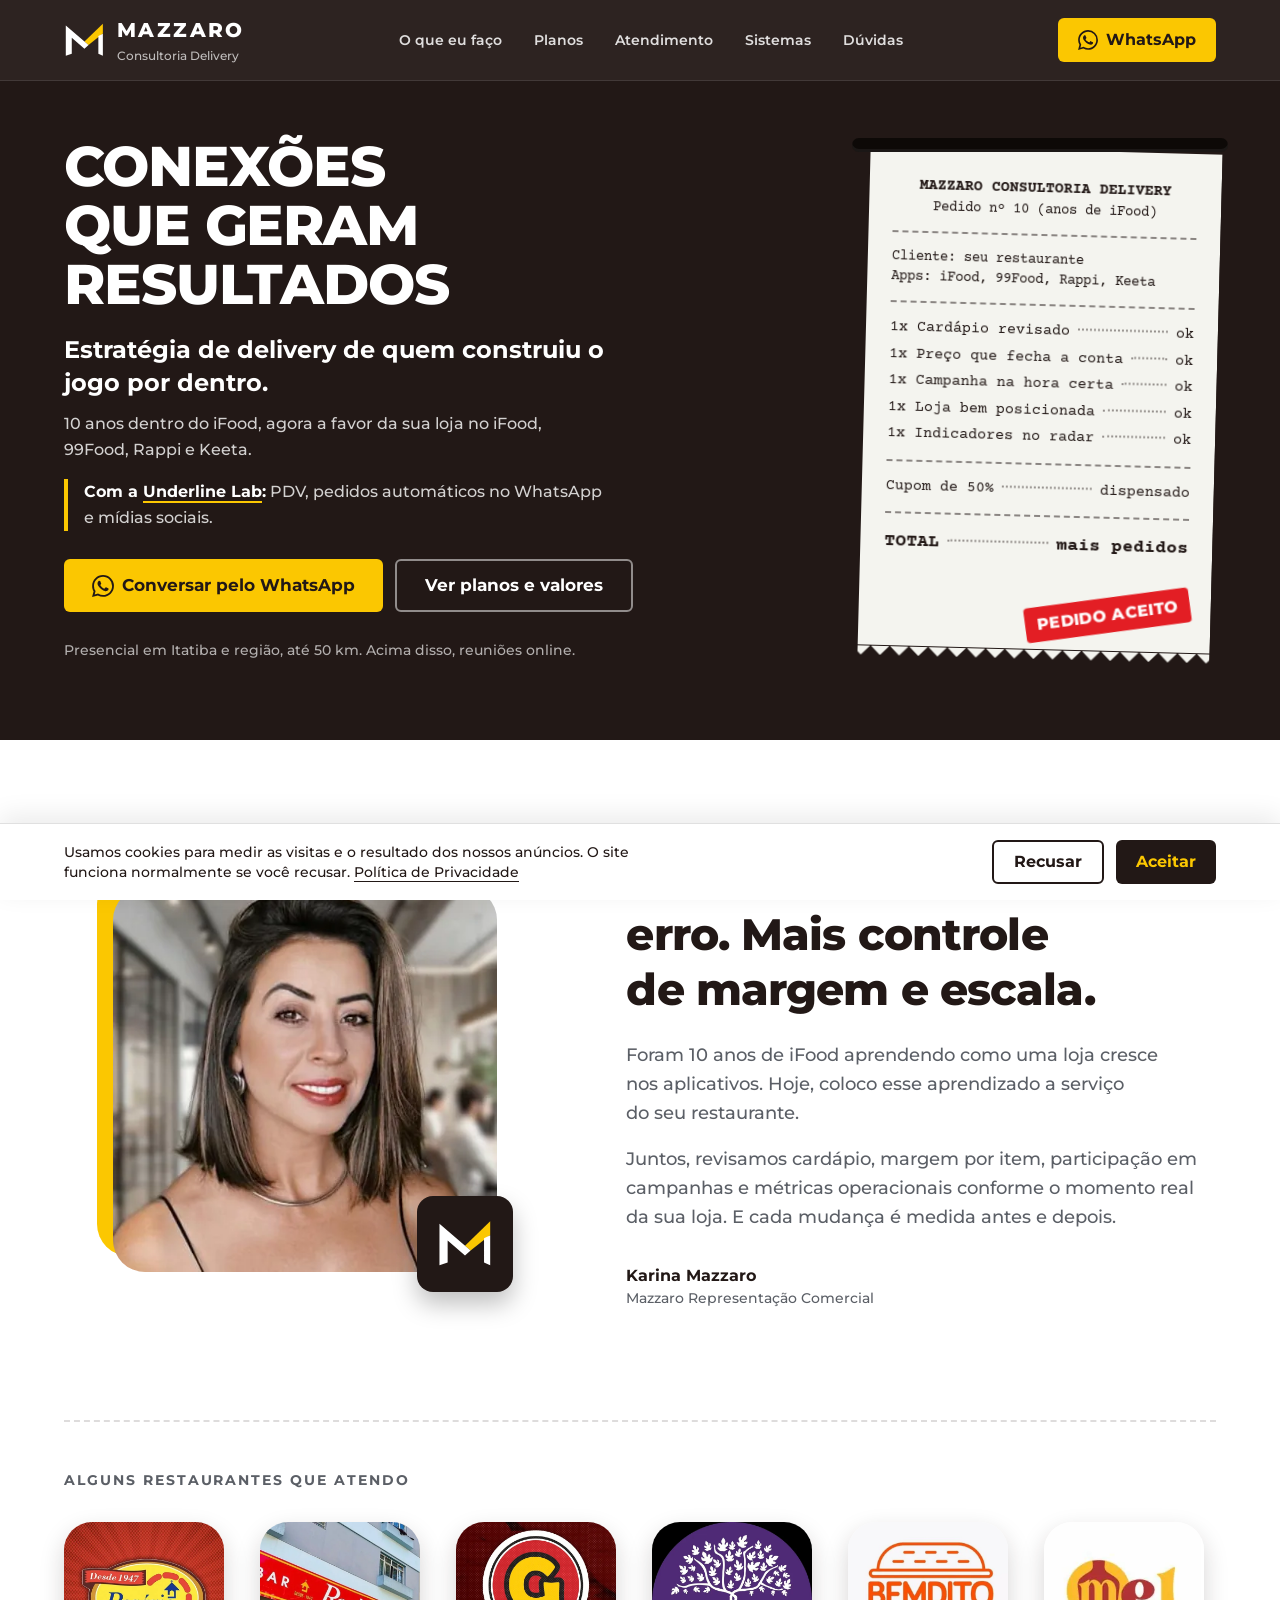
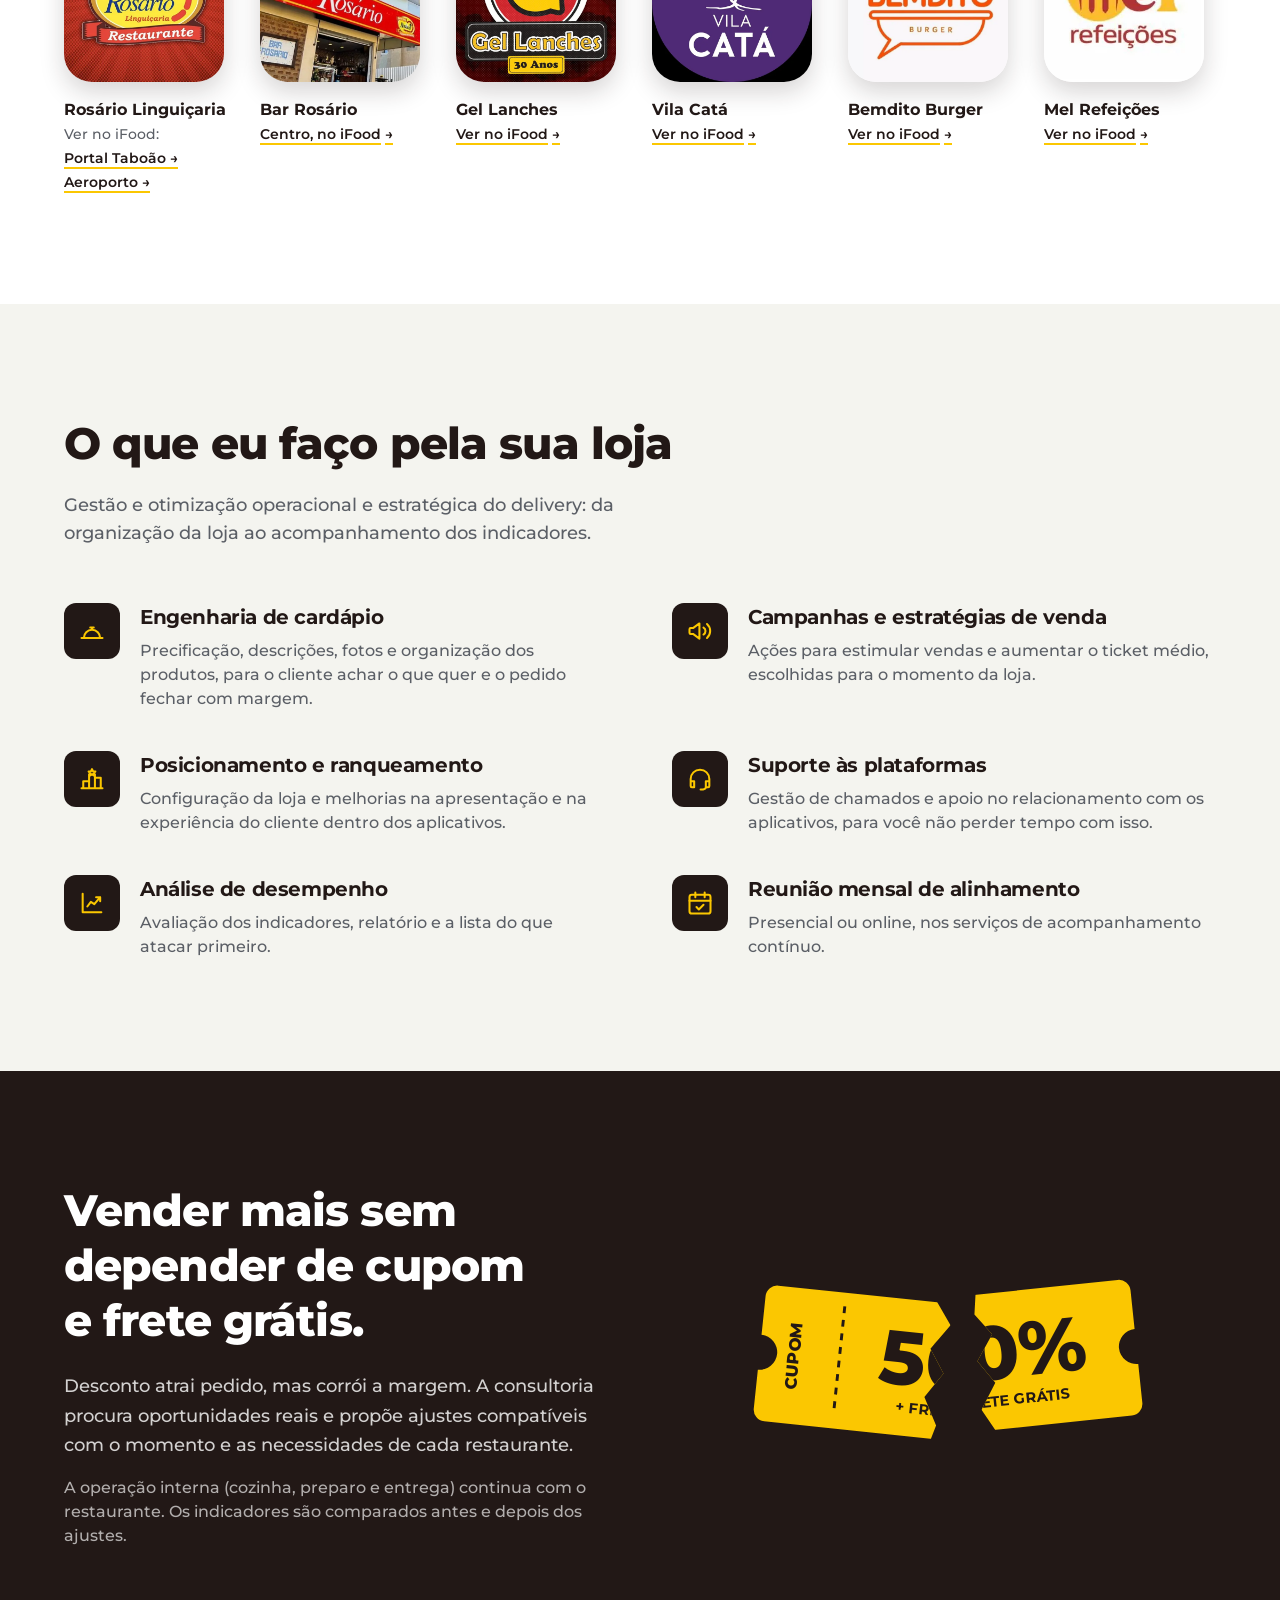
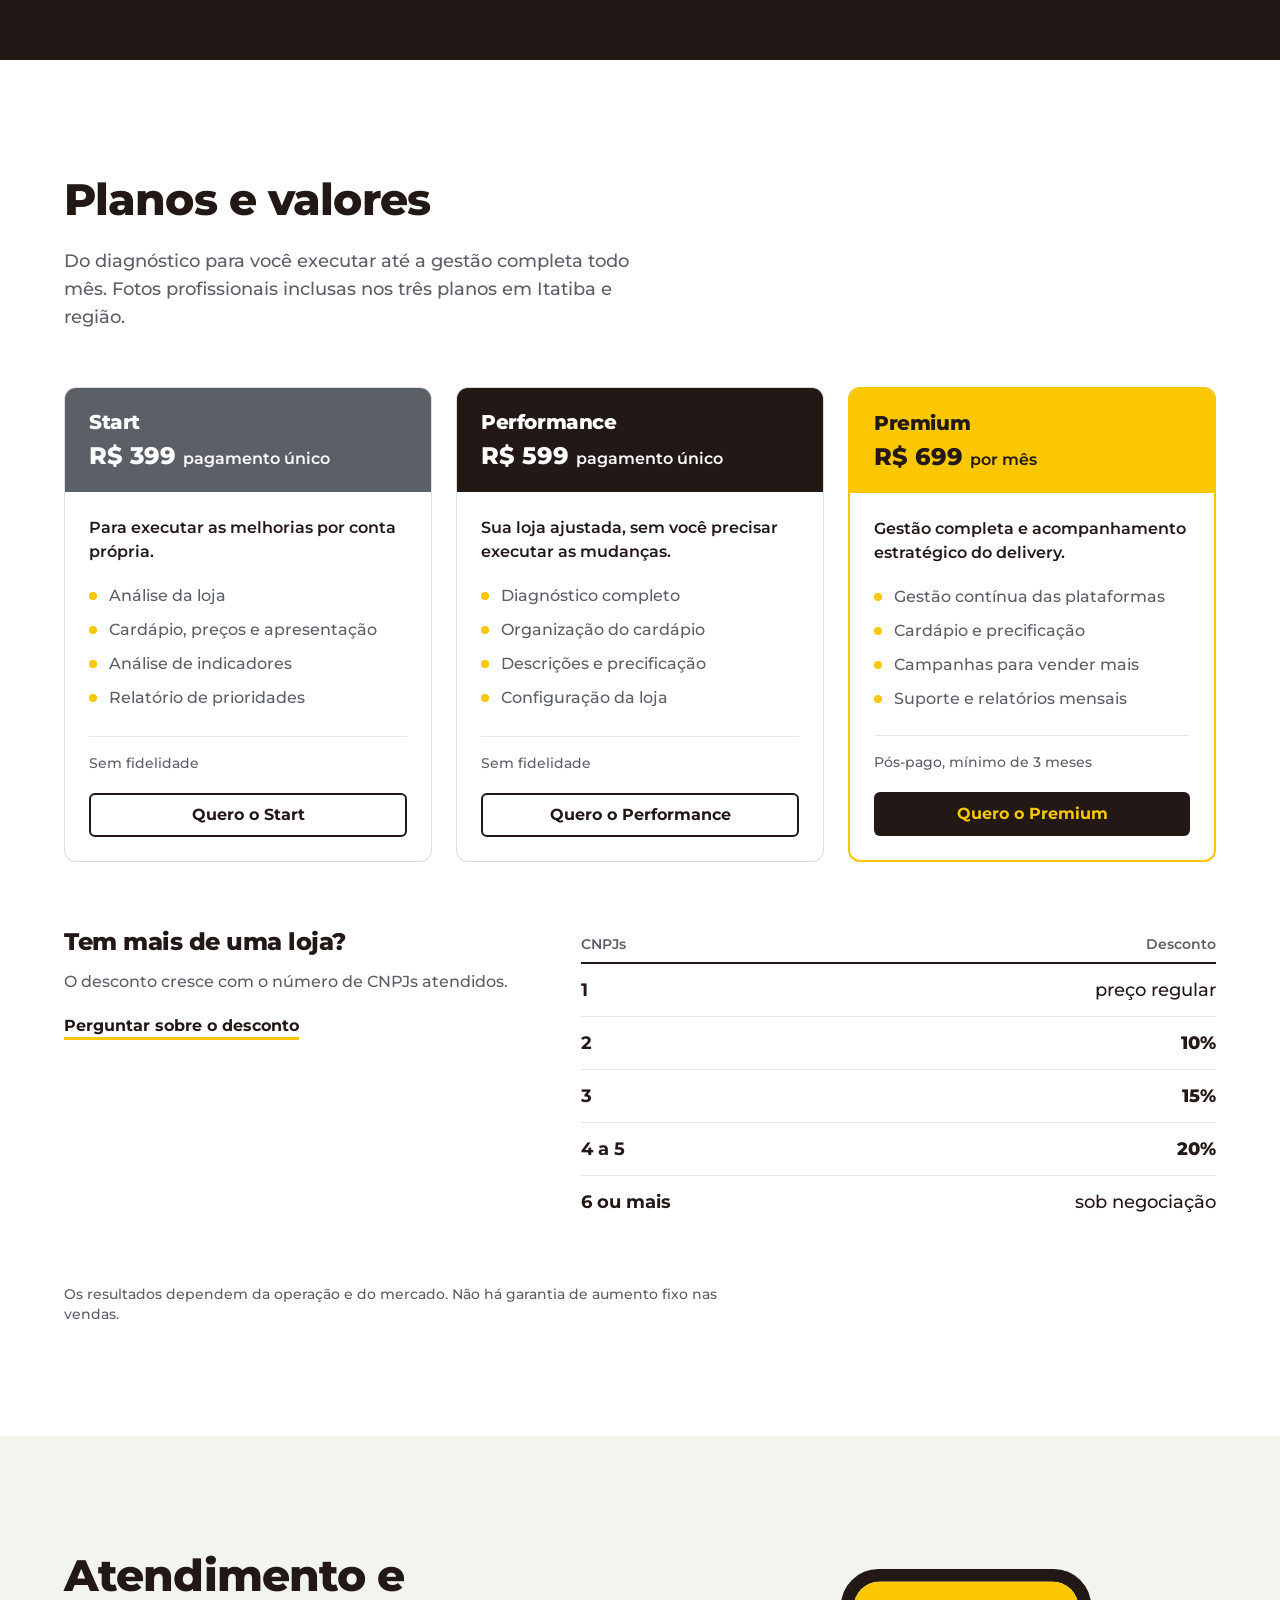
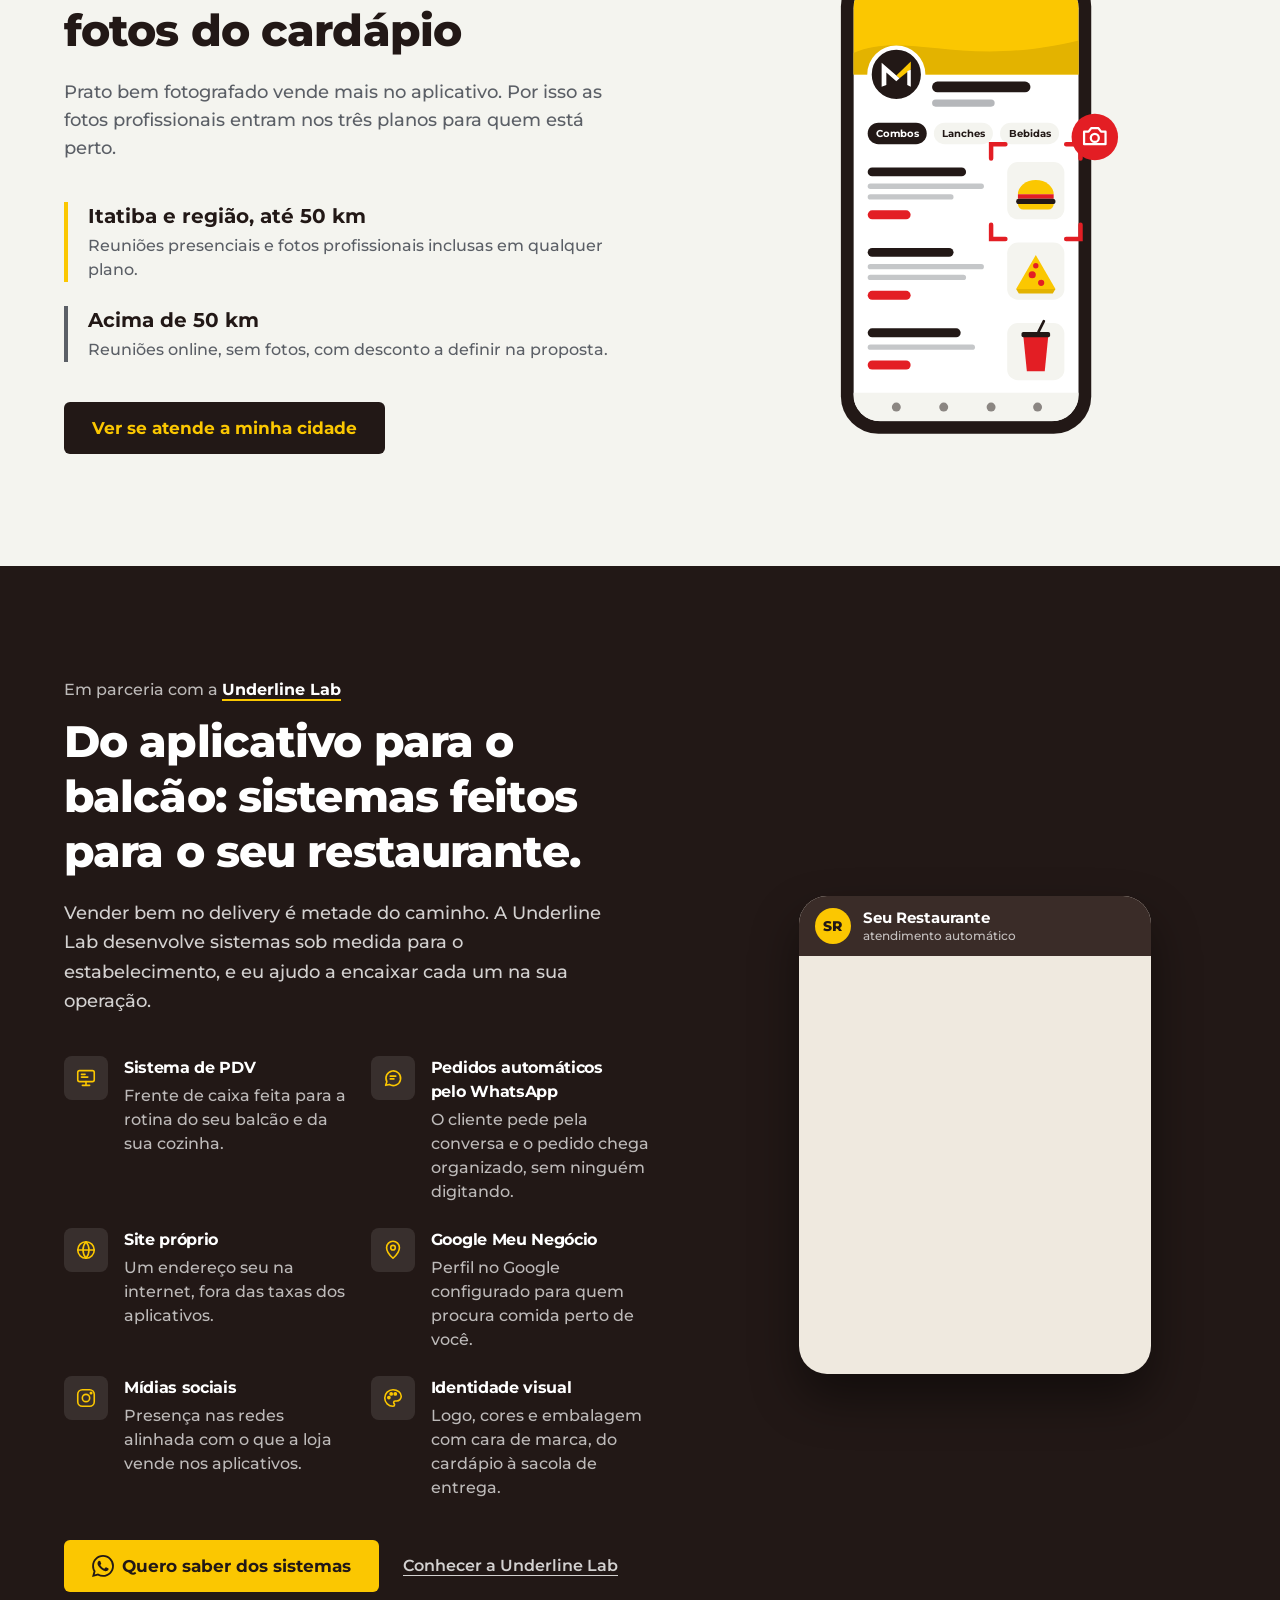
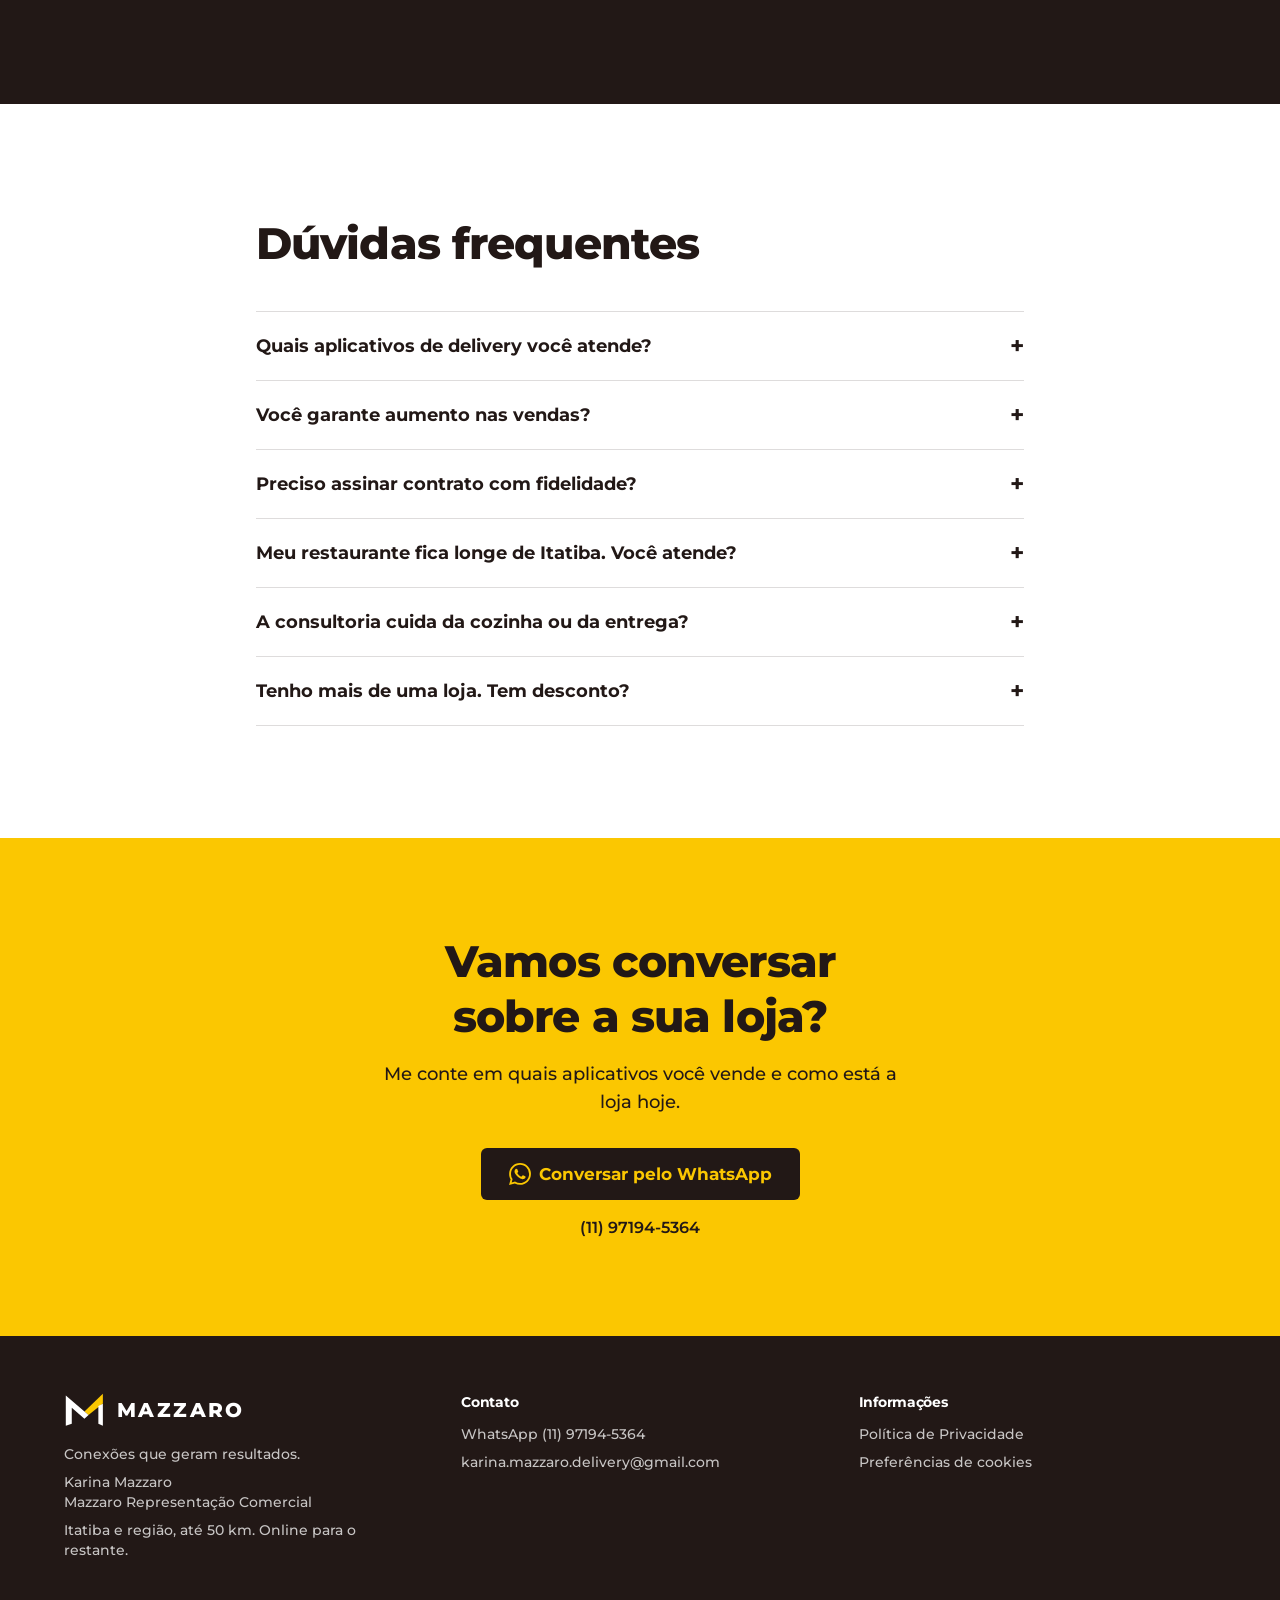
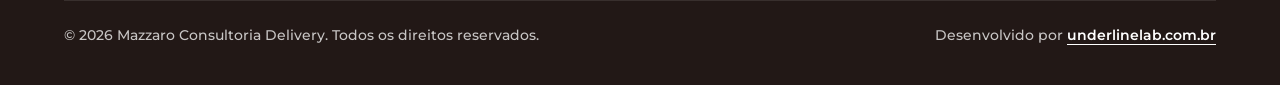
==== commit fcb53fef: "Hero mais curto e nova copy da seção da Karina - Hero com menos texto e botões visíveis no primeiro " ====
--- a/index.html
+++ b/index.html
@@ -29,7 +29,7 @@
   <link rel="preconnect" href="https://fonts.gstatic.com" crossorigin>
   <link rel="stylesheet" href="https://fonts.googleapis.com/css2?family=Courier+Prime:wght@400;700&family=Montserrat:wght@500;700;800&display=swap">
 
-  <link rel="stylesheet" href="assets/css/styles.css?v=202611211508">
+  <link rel="stylesheet" href="assets/css/styles.css?v=202611211519">
   <!-- Google Analytics 4 (Consent Mode v2 avançado): a tag fica no HTML para o Google detectá-la, mas sem cookies
        até o "Aceitar" do banner (main.js atualiza o consentimento). ID repetido no CONFIG do main.js. -->
   <script async src="https://www.googletagmanager.com/gtag/js?id=G-2L0HZTKZH5"></script>
@@ -43,7 +43,7 @@
     gtag('js', new Date());
     gtag('config', 'G-2L0HZTKZH5');
   </script>
-  <script src="assets/js/main.js?v=202611211508" defer></script>
+  <script src="assets/js/main.js?v=202611211519" defer></script>
 
   <!-- Consultoria sem endereço físico: ProfessionalService com área de atendimento -->
   <script type="application/ld+json">
@@ -102,22 +102,19 @@
 <main id="conteudo">
 <!-- SECTION: hero -->
 <section id="inicio" class="overflow-hidden bg-cafe text-white" aria-labelledby="hero-titulo">
-  <div class="container-lp grid gap-14 pt-12 pb-20 md:pt-20 md:pb-28 lg:grid-cols-[1.15fr_1fr] lg:items-center lg:gap-20">
+  <div class="container-lp grid gap-14 pt-6 pb-16 md:pt-14 md:pb-20 lg:grid-cols-[1.15fr_1fr] lg:items-center lg:gap-20">
     <div>
-      <h1 id="hero-titulo" class="text-[2.25rem] leading-[1.05] font-extrabold uppercase sm:text-5xl lg:text-[3.5rem]">Conexões que geram resultados</h1>
-      <p class="mt-6 max-w-[34rem] text-xl leading-snug font-bold text-pretty text-white md:text-2xl">
-        Estratégia de delivery de quem construiu o jogo por dentro — e agora escala a sua&nbsp;operação.
+      <h1 id="hero-titulo" class="text-[1.75rem] leading-[1.05] font-extrabold uppercase sm:text-5xl lg:text-[3.5rem]">Conexões que geram resultados</h1>
+      <p class="mt-4 max-w-[34rem] text-lg leading-snug font-bold text-pretty text-white md:mt-5 md:text-2xl">
+        Estratégia de delivery de quem construiu o jogo por&nbsp;dentro.
       </p>
-      <p class="mt-5 max-w-[34rem] leading-relaxed text-pretty text-white/80">
-        Depois de 10 anos atuando dentro do iFood, levo para o seu negócio uma visão cirúrgica de iFood, 99Food, Rappi e Keeta. Revisamos cardápio, margem por item, participação em campanhas e métricas operacionais conforme o momento real da sua&nbsp;loja.
+      <p class="mt-3 max-w-[34rem] leading-relaxed text-pretty text-white/80">
+        10 anos dentro do iFood, agora a favor da sua loja no iFood, 99Food, Rappi e&nbsp;Keeta.
       </p>
-      <p class="mt-5 max-w-[34rem] border-l-4 border-amarelo pl-4 leading-relaxed text-pretty text-white/80">
-        <strong class="text-white">Ecossistema completo com a <a href="#parceria" class="underline decoration-amarelo decoration-2 underline-offset-4 hover:text-amarelo">Underline Lab</a>:</strong> além dos apps, integramos sistema de PDV, atendimento/pedidos automatizados no WhatsApp e gestão de mídias sociais para dar previsibilidade ao caixa e reduzir a dependência de&nbsp;terceiros.
+      <p class="mt-4 max-w-[34rem] border-l-4 border-amarelo pl-4 text-sm leading-relaxed text-pretty text-white/80 md:text-base">
+        <strong class="text-white">Com a <a href="#parceria" class="underline decoration-amarelo decoration-2 underline-offset-4 hover:text-amarelo">Underline Lab</a>:</strong> PDV, pedidos automáticos no WhatsApp e mídias&nbsp;sociais.
       </p>
-      <p class="mt-5 max-w-[34rem] font-bold text-pretty text-amarelo">
-        Menos tentativa e erro. Mais controle de margem e&nbsp;escala.
-      </p>
-      <div class="mt-9 flex flex-wrap gap-3">
+      <div class="mt-7 flex flex-wrap gap-3">
         <a href="https://wa.me/5511971945364?text=Ol%C3%A1%2C%20Karina!%20Vi%20o%20site%20e%20quero%20melhorar%20as%20vendas%20do%20meu%20restaurante%20no%20delivery." target="_blank" rel="noopener"
            class="btn btn-whatsapp btn-lg" data-track="whatsapp" data-origem="hero">
           <svg width="22" height="22" viewBox="0 0 24 24" fill="currentColor" aria-hidden="true"><path d="M17.472 14.382c-.297-.149-1.758-.867-2.03-.967-.273-.099-.471-.148-.67.15-.197.297-.767.966-.94 1.164-.173.199-.347.223-.644.075-.297-.15-1.255-.463-2.39-1.475-.883-.788-1.48-1.761-1.653-2.059-.173-.297-.018-.458.13-.606.134-.133.298-.347.446-.52.149-.174.198-.298.298-.497.099-.198.05-.371-.025-.52-.075-.149-.669-1.612-.916-2.207-.242-.579-.487-.5-.669-.51-.173-.008-.371-.01-.57-.01-.198 0-.52.074-.792.372-.272.297-1.04 1.016-1.04 2.479 0 1.462 1.065 2.875 1.213 3.074.149.198 2.096 3.2 5.077 4.487.709.306 1.262.489 1.694.625.712.227 1.36.195 1.871.118.571-.085 1.758-.719 2.006-1.413.248-.694.248-1.289.173-1.413-.074-.124-.272-.198-.57-.347m-5.421 7.403h-.004a9.87 9.87 0 0 1-5.031-1.378l-.361-.214-3.741.982.998-3.648-.235-.374a9.86 9.86 0 0 1-1.51-5.26c.001-5.45 4.436-9.884 9.888-9.884 2.64 0 5.122 1.03 6.988 2.898a9.825 9.825 0 0 1 2.893 6.994c-.003 5.45-4.437 9.884-9.885 9.884m8.413-18.297A11.815 11.815 0 0 0 12.05 0C5.495 0 .16 5.335.157 11.892c0 2.096.547 4.142 1.588 5.945L.057 24l6.305-1.654a11.882 11.882 0 0 0 5.683 1.448h.005c6.554 0 11.89-5.335 11.893-11.893a11.821 11.821 0 0 0-3.48-8.413Z"/></svg>
@@ -172,10 +169,10 @@
     </figure>
 
     <div>
-      <h2 id="sobre-titulo" class="text-3xl font-extrabold leading-tight md:text-[2.75rem]">10 anos dentro do iFood. Agora, do lado do seu restaurante.</h2>
-      <div class="mt-6 max-w-[36rem] space-y-4 text-lg leading-relaxed text-texto-suave">
-        <p>Depois de 10 anos de atuação no iFood, levo minha experiência e visão estratégica para a Mazzaro Consultoria Delivery.</p>
-        <p>Conheço os aplicativos por dentro, e uso isso para organizar a sua loja, acertar o cardápio e os preços e acompanhar os números que mostram se as mudanças estão funcionando.</p>
+      <h2 id="sobre-titulo" class="text-3xl font-extrabold leading-tight md:text-[2.75rem] text-balance">Menos tentativa e erro. Mais controle de margem e escala.</h2>
+      <div class="mt-6 max-w-[36rem] space-y-4 text-lg leading-relaxed text-pretty text-texto-suave">
+        <p>Foram 10 anos de iFood aprendendo como uma loja cresce nos aplicativos. Hoje, coloco esse aprendizado a serviço do seu&nbsp;restaurante.</p>
+        <p>Juntos, revisamos cardápio, margem por item, participação em campanhas e métricas operacionais conforme o momento real da sua loja. E cada mudança é medida antes e&nbsp;depois.</p>
       </div>
       <p class="mt-8 font-bold">Karina Mazzaro</p>
       <p class="text-sm text-texto-suave">Mazzaro Representação Comercial</p>
--- a/assets/css/styles.css
+++ b/assets/css/styles.css
@@ -1,2 +1,2 @@
 /*! tailwindcss v4.3.3 | MIT License | https://tailwindcss.com */
-@layer properties{@supports (((-webkit-hyphens:none)) and (not (margin-trim:inline))) or ((-moz-orient:inline) and (not (color:rgb(from red r g b)))){*,:before,:after,::backdrop{--tw-rotate-x:initial;--tw-rotate-y:initial;--tw-rotate-z:initial;--tw-skew-x:initial;--tw-skew-y:initial;--tw-space-y-reverse:0;--tw-divide-y-reverse:0;--tw-border-style:solid;--tw-leading:initial;--tw-font-weight:initial;--tw-tracking:initial;--tw-shadow:0 0 #0000;--tw-shadow-color:initial;--tw-shadow-alpha:100%;--tw-inset-shadow:0 0 #0000;--tw-inset-shadow-color:initial;--tw-inset-shadow-alpha:100%;--tw-ring-color:initial;--tw-ring-shadow:0 0 #0000;--tw-inset-ring-color:initial;--tw-inset-ring-shadow:0 0 #0000;--tw-ring-inset:initial;--tw-ring-offset-width:0px;--tw-ring-offset-color:#fff;--tw-ring-offset-shadow:0 0 #0000;--tw-backdrop-blur:initial;--tw-backdrop-brightness:initial;--tw-backdrop-contrast:initial;--tw-backdrop-grayscale:initial;--tw-backdrop-hue-rotate:initial;--tw-backdrop-invert:initial;--tw-backdrop-opacity:initial;--tw-backdrop-saturate:initial;--tw-backdrop-sepia:initial;--tw-duration:initial;--tw-translate-x:0;--tw-translate-y:0;--tw-translate-z:0}}}@layer theme{:root,:host{--font-sans:-apple-system, BlinkMacSystemFont, "Segoe UI", Roboto, "Helvetica Neue", "Noto Sans", Arial, sans-serif, "Apple Color Emoji", "Segoe UI Emoji", "Segoe UI Symbol", "Noto Color Emoji";--font-mono:ui-monospace, SFMono-Regular, Menlo, Monaco, Consolas, "Liberation Mono", "Courier New", monospace;--color-white:#fff;--spacing:.25rem;--container-sm:24rem;--container-md:28rem;--container-xl:36rem;--container-2xl:42rem;--container-3xl:48rem;--text-xs:.75rem;--text-xs--line-height:calc(1 / .75);--text-sm:.875rem;--text-sm--line-height:calc(1.25 / .875);--text-base:1rem;--text-base--line-height:calc(1.5 / 1);--text-lg:1.125rem;--text-lg--line-height:calc(1.75 / 1.125);--text-xl:1.25rem;--text-xl--line-height:calc(1.75 / 1.25);--text-2xl:1.5rem;--text-2xl--line-height:calc(2 / 1.5);--text-3xl:1.875rem;--text-3xl--line-height:calc(2.25 / 1.875);--text-4xl:2.25rem;--text-4xl--line-height:calc(2.5 / 2.25);--text-5xl:3rem;--text-5xl--line-height:1;--font-weight-medium:500;--font-weight-semibold:600;--font-weight-bold:700;--font-weight-extrabold:800;--leading-tight:1.25;--leading-snug:1.375;--leading-relaxed:1.625;--radius-sm:.25rem;--radius-lg:.5rem;--radius-xl:.75rem;--radius-2xl:1rem;--default-transition-duration:.15s;--default-transition-timing-function:cubic-bezier(.4, 0, .2, 1);--default-font-family:var(--font-sans);--default-mono-font-family:var(--font-mono);--color-cafe:#221816;--color-cafe-claro:#3a2c28;--color-amarelo:#fbc701;--color-amarelo-escuro:#e3b300;--color-vermelho:#e31e24;--color-papel:#f4f4ef;--color-grafite:#5b5f66;--color-marca:#221816;--color-fundo:#fff;--color-superficie:#f4f4ef;--color-texto:#221816;--color-texto-suave:#5b5f66;--font-titulo:"Montserrat", ui-sans-serif, system-ui, sans-serif;--font-corpo:"Montserrat", ui-sans-serif, system-ui, sans-serif;--font-cupom:"Courier Prime", "Courier New", monospace;--radius-marca:.375rem}}@layer base{*,:after,:before,::backdrop{box-sizing:border-box;border:0 solid;margin:0;padding:0}::file-selector-button{box-sizing:border-box;border:0 solid;margin:0;padding:0}html,:host{-webkit-text-size-adjust:100%;tab-size:4;line-height:1.5;font-family:var(--default-font-family,-apple-system, BlinkMacSystemFont, "Segoe UI", Roboto, "Helvetica Neue", "Noto Sans", Arial, sans-serif, "Apple Color Emoji", "Segoe UI Emoji", "Segoe UI Symbol", "Noto Color Emoji");font-feature-settings:var(--default-font-feature-settings,normal);font-variation-settings:var(--default-font-variation-settings,normal);-webkit-tap-highlight-color:transparent}hr{height:0;color:inherit;border-top-width:1px}abbr:where([title]){-webkit-text-decoration:underline dotted;text-decoration:underline dotted}h1,h2,h3,h4,h5,h6{font-size:inherit;font-weight:inherit}a{color:inherit;-webkit-text-decoration:inherit;-webkit-text-decoration:inherit;-webkit-text-decoration:inherit;text-decoration:inherit}b,strong{font-weight:bolder}code,kbd,samp,pre{font-family:var(--default-mono-font-family,ui-monospace, SFMono-Regular, Menlo, Monaco, Consolas, "Liberation Mono", "Courier New", monospace);font-feature-settings:var(--default-mono-font-feature-settings,normal);font-variation-settings:var(--default-mono-font-variation-settings,normal);font-size:1em}small{font-size:80%}sub,sup{vertical-align:baseline;font-size:75%;line-height:0;position:relative}sub{bottom:-.25em}sup{top:-.5em}table{text-indent:0;border-color:inherit;border-collapse:collapse}:-moz-focusring:where(:not(iframe)){outline:auto}progress{vertical-align:baseline}summary{display:list-item}ol,ul,menu{list-style:none}img,svg,video,canvas,audio,iframe,embed,object{vertical-align:middle;display:block}img,video{max-width:100%;height:auto}button,input,select,optgroup,textarea{font:inherit;font-feature-settings:inherit;font-variation-settings:inherit;letter-spacing:inherit;color:inherit;opacity:1;background-color:#0000;border-radius:0}::file-selector-button{font:inherit;font-feature-settings:inherit;font-variation-settings:inherit;letter-spacing:inherit;color:inherit;opacity:1;background-color:#0000;border-radius:0}:where(select:is([multiple],[size])) optgroup{font-weight:bolder}:where(select:is([multiple],[size])) optgroup option{padding-inline-start:20px}::file-selector-button{margin-inline-end:4px}::placeholder{opacity:1}@supports (not ((-webkit-appearance:-apple-pay-button))) or (contain-intrinsic-size:1px){::placeholder{color:currentColor}@supports (color:color-mix(in lab, red, red)){::placeholder{color:color-mix(in oklab, currentcolor 50%, transparent)}}}textarea{resize:vertical}::-webkit-search-decoration{-webkit-appearance:none}::-webkit-date-and-time-value{min-height:1lh;text-align:inherit}::-webkit-datetime-edit{display:inline-flex}::-webkit-datetime-edit-fields-wrapper{padding:0}::-webkit-datetime-edit{padding-block:0}::-webkit-datetime-edit-year-field{padding-block:0}::-webkit-datetime-edit-month-field{padding-block:0}::-webkit-datetime-edit-day-field{padding-block:0}::-webkit-datetime-edit-hour-field{padding-block:0}::-webkit-datetime-edit-minute-field{padding-block:0}::-webkit-datetime-edit-second-field{padding-block:0}::-webkit-datetime-edit-millisecond-field{padding-block:0}::-webkit-datetime-edit-meridiem-field{padding-block:0}::-webkit-calendar-picker-indicator{line-height:1}:-moz-ui-invalid{box-shadow:none}button,input:where([type=button],[type=reset],[type=submit]){appearance:button}::file-selector-button{appearance:button}::-webkit-inner-spin-button{height:auto}::-webkit-outer-spin-button{height:auto}[hidden]:where(:not([hidden=until-found])){display:none!important}html{scroll-behavior:smooth}body{font-weight:500}h1,h2,h3{letter-spacing:-.02em;text-wrap:balance}[id]{scroll-margin-top:5.5rem}:focus-visible{outline:3px solid var(--color-amarelo);outline-offset:3px}@media (prefers-reduced-motion:reduce){html{scroll-behavior:auto}*,:before,:after{transition-duration:.01ms!important;animation-duration:.01ms!important}}}@layer components{.container-lp{width:min(100% - 2rem,72rem);margin-inline:auto}.btn{border-radius:var(--radius-marca);justify-content:center;align-items:center;gap:.5rem;min-height:2.75rem;padding:.625rem 1.25rem;font-weight:700;line-height:1.2;text-decoration:none;transition:background-color .15s,color .15s,border-color .15s;display:inline-flex}.btn-lg{min-height:3.25rem;padding:.875rem 1.75rem;font-size:1.0625rem}.btn-marca{background:var(--color-cafe);color:var(--color-amarelo)}.btn-marca:hover{background:#000}.btn-whatsapp{background:var(--color-amarelo);color:var(--color-cafe)}.btn-whatsapp:hover{background:var(--color-amarelo-escuro)}.btn-contorno{color:var(--color-cafe);border:2px solid}.btn-contorno:hover{background:var(--color-superficie)}.btn-contorno-claro{color:#fff;border:2px solid #ffffff80}.btn-contorno-claro:hover{border-color:#fff}.btn-claro{color:var(--color-cafe);background:#fff}.btn-claro:hover{background:var(--color-superficie)}.icone-btn{border-radius:9999px;justify-content:center;align-items:center;width:2.75rem;height:2.75rem;display:inline-flex}.impressora{padding-top:.75rem;position:relative}.impressora:before{content:"";z-index:2;inset-inline:-.75rem;background:#0d0907;border-radius:.5rem;height:.875rem;position:absolute;top:0;box-shadow:inset 0 -3px #ffffff0f}.comanda{background:var(--color-papel);color:var(--color-cafe);font-family:var(--font-cupom);--dente:.6rem;-webkit-mask:linear-gradient(#000 0 0) top / 100% calc(100% - var(--dente)) no-repeat, conic-gradient(from -45deg at bottom, #0000, #000 1deg 89deg, #0000 90deg) bottom / calc(var(--dente) * 2) var(--dente) repeat-x;-webkit-mask:linear-gradient(#000 0 0) top / 100% calc(100% - var(--dente)) no-repeat, conic-gradient(from -45deg at bottom, #0000, #000 1deg 89deg, #0000 90deg) bottom / calc(var(--dente) * 2) var(--dente) repeat-x;-webkit-mask:linear-gradient(#000 0 0) top / 100% calc(100% - var(--dente)) no-repeat, conic-gradient(from -45deg at bottom, #0000, #000 1deg 89deg, #0000 90deg) bottom / calc(var(--dente) * 2) var(--dente) repeat-x;mask:linear-gradient(#000 0 0) top / 100% calc(100% - var(--dente)) no-repeat, conic-gradient(from -45deg at bottom, #0000, #000 1deg 89deg, #0000 90deg) bottom / calc(var(--dente) * 2) var(--dente) repeat-x;padding:1.75rem 1.5rem 2.25rem;font-size:.9375rem;line-height:1.5;animation:1.6s steps(14,end) .3s both imprimir;position:relative}@keyframes imprimir{0%{clip-path:inset(0 0 100%);transform:translateY(-2.5rem)}to{clip-path:inset(0);transform:translateY(0)}}.comanda-linha{align-items:baseline;gap:.5rem;display:flex}.comanda-linha>.pontos{border-bottom:2px dotted #22181673;flex:1;transform:translateY(-.3em)}.comanda-corte{border-top:2px dashed #22181680;margin-block:.875rem}.carimbo{background:var(--color-vermelho);color:#fff;font-family:var(--font-titulo);letter-spacing:.02em;border-radius:.25rem;padding:.35rem .75rem;font-size:1rem;font-weight:800;animation:.35s cubic-bezier(.3,1.6,.6,1) 2s both carimbar;position:absolute;bottom:1.75rem;right:1.25rem;transform:rotate(-9deg)}@keyframes carimbar{0%{opacity:0;transform:rotate(-9deg)scale(1.6)}to{opacity:1;transform:rotate(-9deg)scale(1)}}.chat-1,.chat-2,.chat-3,.chat-4,.chat-5{animation-duration:11s;animation-timing-function:ease-out;animation-iteration-count:infinite;animation-fill-mode:both}.chat-1{animation-name:chat-1}.chat-2{animation-name:chat-2}.chat-3{animation-name:chat-3}.chat-4{animation-name:chat-4}.chat-5{animation-name:chat-5}@keyframes chat-1{0%,3%{opacity:0;transform:translateY(.5rem)scale(.96)}7%,86%{opacity:1;transform:none}92%,to{opacity:0;transform:none}}@keyframes chat-2{0%,15%{opacity:0;transform:translateY(.5rem)scale(.96)}19%,86%{opacity:1;transform:none}92%,to{opacity:0;transform:none}}@keyframes chat-3{0%,27%{opacity:0;transform:translateY(.5rem)scale(.96)}31%,86%{opacity:1;transform:none}92%,to{opacity:0;transform:none}}@keyframes chat-4{0%,38%{opacity:0;transform:translateY(.5rem)scale(.96)}42%,86%{opacity:1;transform:none}92%,to{opacity:0;transform:none}}@keyframes chat-5{0%,50%{opacity:0;transform:translateY(-.75rem)}55%,86%{opacity:1;transform:none}92%,to{opacity:0;transform:none}}@media (prefers-reduced-motion:reduce){.chat-1,.chat-2,.chat-3,.chat-4,.chat-5{opacity:1;transform:none;animation:none!important}}.plano{background:#fff;border:1px solid #22181624;border-radius:.75rem;flex-direction:column;display:flex;overflow:hidden}.plano-topo{color:#fff;padding:1.25rem 1.5rem}.plano li:before{content:"";background:var(--color-amarelo);border-radius:9999px;flex-shrink:0;width:.5rem;height:.5rem;margin-top:.5rem}.faq-item summary{cursor:pointer;justify-content:space-between;align-items:center;gap:1rem;list-style:none;display:flex}.faq-item summary::-webkit-details-marker{display:none}.faq-item summary:after{content:"+";flex-shrink:0;font-size:1.5rem;line-height:1;transition:transform .2s}.faq-item[open] summary:after{transform:rotate(45deg)}.wa-flutuante{right:1rem;bottom:calc(1rem + env(safe-area-inset-bottom));z-index:50;background:var(--color-amarelo);width:3.5rem;height:3.5rem;color:var(--color-cafe);border-radius:9999px;justify-content:center;align-items:center;display:inline-flex;position:fixed;box-shadow:0 6px 20px #0000004d}.wa-flutuante:hover{background:var(--color-amarelo-escuro)}.consentimento{z-index:60;padding:1rem 0 calc(1rem + env(safe-area-inset-bottom));background:var(--color-fundo);inset-inline:0;border-top:1px solid #0000001f;position:fixed;bottom:0;box-shadow:0 -8px 24px #00000014}body.consentimento-aberto .wa-flutuante{display:none}}@layer utilities{.sr-only{clip-path:inset(50%);white-space:nowrap;border-width:0;width:1px;height:1px;margin:-1px;padding:0;position:absolute;overflow:hidden}.absolute{position:absolute}.relative{position:relative}.sticky{position:sticky}.-top-4{top:calc(var(--spacing) * -4)}.top-0{top:0}.-right-4{right:calc(var(--spacing) * -4)}.-bottom-5{bottom:calc(var(--spacing) * -5)}.-left-4{left:calc(var(--spacing) * -4)}.z-40{z-index:40}.-mx-4{margin-inline:calc(var(--spacing) * -4)}.mx-auto{margin-inline:auto}.-mt-4{margin-top:calc(var(--spacing) * -4)}.mt-0\.5{margin-top:calc(var(--spacing) * .5)}.mt-1{margin-top:var(--spacing)}.mt-2{margin-top:calc(var(--spacing) * 2)}.mt-3{margin-top:calc(var(--spacing) * 3)}.mt-4{margin-top:calc(var(--spacing) * 4)}.mt-5{margin-top:calc(var(--spacing) * 5)}.mt-6{margin-top:calc(var(--spacing) * 6)}.mt-7{margin-top:calc(var(--spacing) * 7)}.mt-8{margin-top:calc(var(--spacing) * 8)}.mt-9{margin-top:calc(var(--spacing) * 9)}.mt-10{margin-top:calc(var(--spacing) * 10)}.mt-12{margin-top:calc(var(--spacing) * 12)}.mt-14{margin-top:calc(var(--spacing) * 14)}.mt-16{margin-top:calc(var(--spacing) * 16)}.mt-20{margin-top:calc(var(--spacing) * 20)}.mb-4{margin-bottom:calc(var(--spacing) * 4)}.ml-auto{margin-left:auto}.block{display:block}.flex{display:flex}.grid{display:grid}.hidden{display:none}.inline-block{display:inline-block}.inline-flex{display:inline-flex}.aspect-square{aspect-ratio:1}.size-9{width:calc(var(--spacing) * 9);height:calc(var(--spacing) * 9)}.size-11{width:calc(var(--spacing) * 11);height:calc(var(--spacing) * 11)}.size-14{width:calc(var(--spacing) * 14);height:calc(var(--spacing) * 14)}.size-20{width:calc(var(--spacing) * 20);height:calc(var(--spacing) * 20)}.size-full{width:100%;height:100%}.h-8{height:calc(var(--spacing) * 8)}.h-9{height:calc(var(--spacing) * 9)}.h-10{height:calc(var(--spacing) * 10)}.h-16{height:calc(var(--spacing) * 16)}.min-h-svh{min-height:100svh}.w-12{width:calc(var(--spacing) * 12)}.w-auto{width:auto}.w-fit{width:fit-content}.w-full{width:100%}.max-w-2xl{max-width:var(--container-2xl)}.max-w-3xl{max-width:var(--container-3xl)}.max-w-40{max-width:calc(var(--spacing) * 40)}.max-w-\[19rem\]{max-width:19rem}.max-w-\[20rem\]{max-width:20rem}.max-w-\[22rem\]{max-width:22rem}.max-w-\[34rem\]{max-width:34rem}.max-w-\[36rem\]{max-width:36rem}.max-w-\[44rem\]{max-width:44rem}.max-w-\[80\%\]{max-width:80%}.max-w-\[85\%\]{max-width:85%}.max-w-md{max-width:var(--container-md)}.max-w-prose{max-width:65ch}.max-w-xl{max-width:var(--container-xl)}.shrink-0{flex-shrink:0}.grow{flex-grow:1}.rotate-\[-1\.5deg\]{rotate:-1.5deg}.rotate-\[1\.5deg\]{rotate:1.5deg}.transform{transform:var(--tw-rotate-x,) var(--tw-rotate-y,) var(--tw-rotate-z,) var(--tw-skew-x,) var(--tw-skew-y,)}.grid-cols-2{grid-template-columns:repeat(2,minmax(0,1fr))}.flex-col{flex-direction:column}.flex-wrap{flex-wrap:wrap}.items-center{align-items:center}.items-start{align-items:flex-start}.justify-between{justify-content:space-between}.justify-center{justify-content:center}.gap-1{gap:var(--spacing)}.gap-2{gap:calc(var(--spacing) * 2)}.gap-3{gap:calc(var(--spacing) * 3)}.gap-4{gap:calc(var(--spacing) * 4)}.gap-5{gap:calc(var(--spacing) * 5)}.gap-6{gap:calc(var(--spacing) * 6)}.gap-8{gap:calc(var(--spacing) * 8)}.gap-10{gap:calc(var(--spacing) * 10)}.gap-12{gap:calc(var(--spacing) * 12)}.gap-14{gap:calc(var(--spacing) * 14)}:where(.space-y-1>:not(:last-child)){--tw-space-y-reverse:0;margin-block-start:calc(var(--spacing) * var(--tw-space-y-reverse));margin-block-end:calc(var(--spacing) * calc(1 - var(--tw-space-y-reverse)))}:where(.space-y-2>:not(:last-child)){--tw-space-y-reverse:0;margin-block-start:calc(calc(var(--spacing) * 2) * var(--tw-space-y-reverse));margin-block-end:calc(calc(var(--spacing) * 2) * calc(1 - var(--tw-space-y-reverse)))}:where(.space-y-2\.5>:not(:last-child)){--tw-space-y-reverse:0;margin-block-start:calc(calc(var(--spacing) * 2.5) * var(--tw-space-y-reverse));margin-block-end:calc(calc(var(--spacing) * 2.5) * calc(1 - var(--tw-space-y-reverse)))}:where(.space-y-4>:not(:last-child)){--tw-space-y-reverse:0;margin-block-start:calc(calc(var(--spacing) * 4) * var(--tw-space-y-reverse));margin-block-end:calc(calc(var(--spacing) * 4) * calc(1 - var(--tw-space-y-reverse)))}:where(.space-y-6>:not(:last-child)){--tw-space-y-reverse:0;margin-block-start:calc(calc(var(--spacing) * 6) * var(--tw-space-y-reverse));margin-block-end:calc(calc(var(--spacing) * 6) * calc(1 - var(--tw-space-y-reverse)))}:where(.space-y-8>:not(:last-child)){--tw-space-y-reverse:0;margin-block-start:calc(calc(var(--spacing) * 8) * var(--tw-space-y-reverse));margin-block-end:calc(calc(var(--spacing) * 8) * calc(1 - var(--tw-space-y-reverse)))}.gap-x-6{column-gap:calc(var(--spacing) * 6)}.gap-x-16{column-gap:calc(var(--spacing) * 16)}.gap-y-4{row-gap:calc(var(--spacing) * 4)}.gap-y-10{row-gap:calc(var(--spacing) * 10)}:where(.divide-y>:not(:last-child)){--tw-divide-y-reverse:0;border-bottom-style:var(--tw-border-style);border-top-style:var(--tw-border-style);border-top-width:calc(1px * var(--tw-divide-y-reverse));border-bottom-width:calc(1px * calc(1 - var(--tw-divide-y-reverse)))}:where(.divide-cafe\/10>:not(:last-child)){border-color:#2218161a}@supports (color:color-mix(in lab, red, red)){:where(.divide-cafe\/10>:not(:last-child)){border-color:color-mix(in oklab, var(--color-cafe) 10%, transparent)}}:where(.divide-cafe\/15>:not(:last-child)){border-color:#22181626}@supports (color:color-mix(in lab, red, red)){:where(.divide-cafe\/15>:not(:last-child)){border-color:color-mix(in oklab, var(--color-cafe) 15%, transparent)}}.overflow-hidden{overflow:hidden}.rounded-2xl{border-radius:var(--radius-2xl)}.rounded-\[1\.75rem\]{border-radius:1.75rem}.rounded-\[2rem\]{border-radius:2rem}.rounded-full{border-radius:3.40282e38px}.rounded-lg{border-radius:var(--radius-lg)}.rounded-xl{border-radius:var(--radius-xl)}.rounded-t-\[1\.75rem\]{border-top-left-radius:1.75rem;border-top-right-radius:1.75rem}.rounded-tl-sm{border-top-left-radius:var(--radius-sm)}.rounded-tr-sm{border-top-right-radius:var(--radius-sm)}.border-2{border-style:var(--tw-border-style);border-width:2px}.border-y{border-block-style:var(--tw-border-style);border-block-width:1px}.border-t{border-top-style:var(--tw-border-style);border-top-width:1px}.border-t-2{border-top-style:var(--tw-border-style);border-top-width:2px}.border-b{border-bottom-style:var(--tw-border-style);border-bottom-width:1px}.border-b-2{border-bottom-style:var(--tw-border-style);border-bottom-width:2px}.border-l-4{border-left-style:var(--tw-border-style);border-left-width:4px}.border-dashed{--tw-border-style:dashed;border-style:dashed}.border-amarelo{border-color:var(--color-amarelo)}.border-cafe{border-color:var(--color-cafe)}.border-cafe\/10{border-color:#2218161a}@supports (color:color-mix(in lab, red, red)){.border-cafe\/10{border-color:color-mix(in oklab, var(--color-cafe) 10%, transparent)}}.border-cafe\/15{border-color:#22181626}@supports (color:color-mix(in lab, red, red)){.border-cafe\/15{border-color:color-mix(in oklab, var(--color-cafe) 15%, transparent)}}.border-cafe\/50{border-color:#22181680}@supports (color:color-mix(in lab, red, red)){.border-cafe\/50{border-color:color-mix(in oklab, var(--color-cafe) 50%, transparent)}}.border-grafite{border-color:var(--color-grafite)}.border-texto\/10{border-color:#2218161a}@supports (color:color-mix(in lab, red, red)){.border-texto\/10{border-color:color-mix(in oklab, var(--color-texto) 10%, transparent)}}.border-white\/10{border-color:#ffffff1a}@supports (color:color-mix(in lab, red, red)){.border-white\/10{border-color:color-mix(in oklab, var(--color-white) 10%, transparent)}}.bg-\[\#d9fdd3\]{background-color:#d9fdd3}.bg-\[\#efe9df\]{background-color:#efe9df}.bg-amarelo{background-color:var(--color-amarelo)}.bg-cafe{background-color:var(--color-cafe)}.bg-cafe-claro{background-color:var(--color-cafe-claro)}.bg-cafe\/95{background-color:#221816f2}@supports (color:color-mix(in lab, red, red)){.bg-cafe\/95{background-color:color-mix(in oklab, var(--color-cafe) 95%, transparent)}}.bg-fundo{background-color:var(--color-fundo)}.bg-grafite{background-color:var(--color-grafite)}.bg-papel{background-color:var(--color-papel)}.bg-superficie{background-color:var(--color-superficie)}.bg-white{background-color:var(--color-white)}.bg-white\/10{background-color:#ffffff1a}@supports (color:color-mix(in lab, red, red)){.bg-white\/10{background-color:color-mix(in oklab, var(--color-white) 10%, transparent)}}.object-cover{object-fit:cover}.p-4{padding:calc(var(--spacing) * 4)}.p-6{padding:calc(var(--spacing) * 6)}.px-3{padding-inline:calc(var(--spacing) * 3)}.px-4{padding-inline:calc(var(--spacing) * 4)}.py-2{padding-block:calc(var(--spacing) * 2)}.py-3{padding-block:calc(var(--spacing) * 3)}.py-5{padding-block:calc(var(--spacing) * 5)}.py-6{padding-block:calc(var(--spacing) * 6)}.py-12{padding-block:calc(var(--spacing) * 12)}.py-16{padding-block:calc(var(--spacing) * 16)}.py-20{padding-block:calc(var(--spacing) * 20)}.pt-1{padding-top:var(--spacing)}.pt-4{padding-top:calc(var(--spacing) * 4)}.pt-6{padding-top:calc(var(--spacing) * 6)}.pt-12{padding-top:calc(var(--spacing) * 12)}.pt-14{padding-top:calc(var(--spacing) * 14)}.pb-20{padding-bottom:calc(var(--spacing) * 20)}.pb-28{padding-bottom:calc(var(--spacing) * 28)}.pl-4{padding-left:calc(var(--spacing) * 4)}.pl-5{padding-left:calc(var(--spacing) * 5)}.text-center{text-align:center}.text-left{text-align:left}.text-right{text-align:right}.font-corpo{font-family:var(--font-corpo)}.font-cupom{font-family:var(--font-cupom)}.font-titulo{font-family:var(--font-titulo)}.text-2xl{font-size:var(--text-2xl);line-height:var(--tw-leading,var(--text-2xl--line-height))}.text-3xl{font-size:var(--text-3xl);line-height:var(--tw-leading,var(--text-3xl--line-height))}.text-base{font-size:var(--text-base);line-height:var(--tw-leading,var(--text-base--line-height))}.text-lg{font-size:var(--text-lg);line-height:var(--tw-leading,var(--text-lg--line-height))}.text-sm{font-size:var(--text-sm);line-height:var(--tw-leading,var(--text-sm--line-height))}.text-xl{font-size:var(--text-xl);line-height:var(--tw-leading,var(--text-xl--line-height))}.text-xs{font-size:var(--text-xs);line-height:var(--tw-leading,var(--text-xs--line-height))}.text-\[0\.6875rem\]{font-size:.6875rem}.text-\[0\.9375rem\]{font-size:.9375rem}.text-\[2\.25rem\]{font-size:2.25rem}.leading-\[1\.05\]{--tw-leading:1.05;line-height:1.05}.leading-none{--tw-leading:1;line-height:1}.leading-relaxed{--tw-leading:var(--leading-relaxed);line-height:var(--leading-relaxed)}.leading-snug{--tw-leading:var(--leading-snug);line-height:var(--leading-snug)}.leading-tight{--tw-leading:var(--leading-tight);line-height:var(--leading-tight)}.font-bold{--tw-font-weight:var(--font-weight-bold);font-weight:var(--font-weight-bold)}.font-extrabold{--tw-font-weight:var(--font-weight-extrabold);font-weight:var(--font-weight-extrabold)}.font-medium{--tw-font-weight:var(--font-weight-medium);font-weight:var(--font-weight-medium)}.font-semibold{--tw-font-weight:var(--font-weight-semibold);font-weight:var(--font-weight-semibold)}.tracking-\[0\.12em\]{--tw-tracking:.12em;letter-spacing:.12em}.tracking-\[0\.14em\]{--tw-tracking:.14em;letter-spacing:.14em}.text-pretty{text-wrap:pretty}.break-all{word-break:break-all}.text-amarelo{color:var(--color-amarelo)}.text-cafe{color:var(--color-cafe)}.text-marca{color:var(--color-marca)}.text-texto{color:var(--color-texto)}.text-texto-suave{color:var(--color-texto-suave)}.text-white{color:var(--color-white)}.text-white\/65{color:#ffffffa6}@supports (color:color-mix(in lab, red, red)){.text-white\/65{color:color-mix(in oklab, var(--color-white) 65%, transparent)}}.text-white\/70{color:#ffffffb3}@supports (color:color-mix(in lab, red, red)){.text-white\/70{color:color-mix(in oklab, var(--color-white) 70%, transparent)}}.text-white\/75{color:#ffffffbf}@supports (color:color-mix(in lab, red, red)){.text-white\/75{color:color-mix(in oklab, var(--color-white) 75%, transparent)}}.text-white\/80{color:#fffc}@supports (color:color-mix(in lab, red, red)){.text-white\/80{color:color-mix(in oklab, var(--color-white) 80%, transparent)}}.text-white\/85{color:#ffffffd9}@supports (color:color-mix(in lab, red, red)){.text-white\/85{color:color-mix(in oklab, var(--color-white) 85%, transparent)}}.uppercase{text-transform:uppercase}.underline{text-decoration-line:underline}.decoration-amarelo{-webkit-text-decoration-color:var(--color-amarelo);-webkit-text-decoration-color:var(--color-amarelo);text-decoration-color:var(--color-amarelo)}.decoration-2{text-decoration-thickness:2px}.decoration-\[3px\]{text-decoration-thickness:3px}.underline-offset-4{text-underline-offset:4px}.underline-offset-\[6px\]{text-underline-offset:6px}.antialiased{-webkit-font-smoothing:antialiased;-moz-osx-font-smoothing:grayscale}.shadow-\[0_10px_24px_rgb\(34_24_22\/0\.18\)\]{--tw-shadow:0 10px 24px var(--tw-shadow-color,#2218162e);box-shadow:var(--tw-inset-shadow), var(--tw-inset-ring-shadow), var(--tw-ring-offset-shadow), var(--tw-ring-shadow), var(--tw-shadow)}.shadow-\[0_12px_24px_rgb\(0_0_0\/0\.25\)\]{--tw-shadow:0 12px 24px var(--tw-shadow-color,#00000040);box-shadow:var(--tw-inset-shadow), var(--tw-inset-ring-shadow), var(--tw-ring-offset-shadow), var(--tw-ring-shadow), var(--tw-shadow)}.shadow-\[0_24px_48px_rgb\(0_0_0\/0\.45\)\]{--tw-shadow:0 24px 48px var(--tw-shadow-color,#00000073);box-shadow:var(--tw-inset-shadow), var(--tw-inset-ring-shadow), var(--tw-ring-offset-shadow), var(--tw-ring-shadow), var(--tw-shadow)}.shadow-md{--tw-shadow:0 4px 6px -1px var(--tw-shadow-color,#0000001a), 0 2px 4px -2px var(--tw-shadow-color,#0000001a);box-shadow:var(--tw-inset-shadow), var(--tw-inset-ring-shadow), var(--tw-ring-offset-shadow), var(--tw-ring-shadow), var(--tw-shadow)}.backdrop-blur{--tw-backdrop-blur:blur(8px);-webkit-backdrop-filter:var(--tw-backdrop-blur,) var(--tw-backdrop-brightness,) var(--tw-backdrop-contrast,) var(--tw-backdrop-grayscale,) var(--tw-backdrop-hue-rotate,) var(--tw-backdrop-invert,) var(--tw-backdrop-opacity,) var(--tw-backdrop-saturate,) var(--tw-backdrop-sepia,);backdrop-filter:var(--tw-backdrop-blur,) var(--tw-backdrop-brightness,) var(--tw-backdrop-contrast,) var(--tw-backdrop-grayscale,) var(--tw-backdrop-hue-rotate,) var(--tw-backdrop-invert,) var(--tw-backdrop-opacity,) var(--tw-backdrop-saturate,) var(--tw-backdrop-sepia,)}.transition{transition-property:color,background-color,border-color,outline-color,text-decoration-color,fill,stroke,--tw-gradient-from,--tw-gradient-via,--tw-gradient-to,opacity,box-shadow,transform,translate,scale,rotate,filter,-webkit-backdrop-filter,backdrop-filter,display,content-visibility,overlay,pointer-events;transition-timing-function:var(--tw-ease,var(--default-transition-timing-function));transition-duration:var(--tw-duration,var(--default-transition-duration))}.duration-200{--tw-duration:.2s;transition-duration:.2s}@media (hover:hover){.group-hover\:-translate-y-1:is(:where(.group):hover *){--tw-translate-y:calc(var(--spacing) * -1);translate:var(--tw-translate-x) var(--tw-translate-y)}.group-hover\:decoration-cafe:is(:where(.group):hover *){-webkit-text-decoration-color:var(--color-cafe);-webkit-text-decoration-color:var(--color-cafe);text-decoration-color:var(--color-cafe)}.group-hover\:shadow-\[0_16px_32px_rgb\(34_24_22\/0\.24\)\]:is(:where(.group):hover *){--tw-shadow:0 16px 32px var(--tw-shadow-color,#2218163d);box-shadow:var(--tw-inset-shadow), var(--tw-inset-ring-shadow), var(--tw-ring-offset-shadow), var(--tw-ring-shadow), var(--tw-shadow)}.hover\:text-amarelo:hover{color:var(--color-amarelo)}.hover\:decoration-cafe:hover{-webkit-text-decoration-color:var(--color-cafe);-webkit-text-decoration-color:var(--color-cafe);text-decoration-color:var(--color-cafe)}}.focus\:not-sr-only:focus{clip-path:none;white-space:normal;width:auto;height:auto;margin:0;padding:0;position:static;overflow:visible}.focus\:fixed:focus{position:fixed}.focus\:top-2:focus{top:calc(var(--spacing) * 2)}.focus\:left-2:focus{left:calc(var(--spacing) * 2)}.focus\:z-\[70\]:focus{z-index:70}.focus\:rounded-marca:focus{border-radius:var(--radius-marca)}.focus\:bg-fundo:focus{background-color:var(--color-fundo)}.focus\:px-4:focus{padding-inline:calc(var(--spacing) * 4)}.focus\:py-2:focus{padding-block:calc(var(--spacing) * 2)}@media (min-width:40rem){.sm\:inline{display:inline}.sm\:size-24{width:calc(var(--spacing) * 24);height:calc(var(--spacing) * 24)}.sm\:w-14{width:calc(var(--spacing) * 14)}.sm\:max-w-sm{max-width:var(--container-sm)}.sm\:grid-cols-2{grid-template-columns:repeat(2,minmax(0,1fr))}.sm\:grid-cols-3{grid-template-columns:repeat(3,minmax(0,1fr))}.sm\:text-5xl{font-size:var(--text-5xl);line-height:var(--tw-leading,var(--text-5xl--line-height))}}@media (min-width:48rem){.md\:mt-28{margin-top:calc(var(--spacing) * 28)}.md\:h-9{height:calc(var(--spacing) * 9)}.md\:h-20{height:calc(var(--spacing) * 20)}.md\:grid-cols-2{grid-template-columns:repeat(2,minmax(0,1fr))}.md\:grid-cols-3{grid-template-columns:repeat(3,minmax(0,1fr))}.md\:flex-row{flex-direction:row}.md\:items-center{align-items:center}.md\:justify-between{justify-content:space-between}.md\:py-16{padding-block:calc(var(--spacing) * 16)}.md\:py-24{padding-block:calc(var(--spacing) * 24)}.md\:py-28{padding-block:calc(var(--spacing) * 28)}.md\:pt-20{padding-top:calc(var(--spacing) * 20)}.md\:pb-10{padding-bottom:calc(var(--spacing) * 10)}.md\:pb-28{padding-bottom:calc(var(--spacing) * 28)}.md\:text-2xl{font-size:var(--text-2xl);line-height:var(--tw-leading,var(--text-2xl--line-height))}.md\:text-4xl{font-size:var(--text-4xl);line-height:var(--tw-leading,var(--text-4xl--line-height))}.md\:text-xl{font-size:var(--text-xl);line-height:var(--tw-leading,var(--text-xl--line-height))}.md\:text-xs{font-size:var(--text-xs);line-height:var(--tw-leading,var(--text-xs--line-height))}.md\:text-\[2\.75rem\]{font-size:2.75rem}}@media (min-width:64rem){.lg\:mr-0{margin-right:0}.lg\:block{display:block}.lg\:grid-cols-2{grid-template-columns:repeat(2,minmax(0,1fr))}.lg\:grid-cols-3{grid-template-columns:repeat(3,minmax(0,1fr))}.lg\:grid-cols-6{grid-template-columns:repeat(6,minmax(0,1fr))}.lg\:grid-cols-\[0\.9fr_1\.1fr\]{grid-template-columns:.9fr 1.1fr}.lg\:grid-cols-\[1\.1fr_0\.9fr\]{grid-template-columns:1.1fr .9fr}.lg\:grid-cols-\[1\.15fr_1fr\]{grid-template-columns:1.15fr 1fr}.lg\:grid-cols-\[1fr_1\.4fr\]{grid-template-columns:1fr 1.4fr}.lg\:items-center{align-items:center}.lg\:items-start{align-items:flex-start}.lg\:gap-16{gap:calc(var(--spacing) * 16)}.lg\:gap-20{gap:calc(var(--spacing) * 20)}.lg\:text-\[3\.5rem\]{font-size:3.5rem}}.\[\&_h2\]\:text-xl h2{font-size:var(--text-xl);line-height:var(--tw-leading,var(--text-xl--line-height))}.\[\&_h2\]\:font-semibold h2{--tw-font-weight:var(--font-weight-semibold);font-weight:var(--font-weight-semibold)}.\[\&_p\]\:mt-3 p,.\[\&_ul\]\:mt-3 ul{margin-top:calc(var(--spacing) * 3)}.\[\&_ul\]\:list-disc ul{list-style-type:disc}.\[\&_ul\]\:pl-6 ul{padding-left:calc(var(--spacing) * 6)}.\[\&\>li\]\:flex>li{display:flex}.\[\&\>li\]\:gap-3>li{gap:calc(var(--spacing) * 3)}}@property --tw-rotate-x{syntax:"*";inherits:false}@property --tw-rotate-y{syntax:"*";inherits:false}@property --tw-rotate-z{syntax:"*";inherits:false}@property --tw-skew-x{syntax:"*";inherits:false}@property --tw-skew-y{syntax:"*";inherits:false}@property --tw-space-y-reverse{syntax:"*";inherits:false;initial-value:0}@property --tw-divide-y-reverse{syntax:"*";inherits:false;initial-value:0}@property --tw-border-style{syntax:"*";inherits:false;initial-value:solid}@property --tw-leading{syntax:"*";inherits:false}@property --tw-font-weight{syntax:"*";inherits:false}@property --tw-tracking{syntax:"*";inherits:false}@property --tw-shadow{syntax:"*";inherits:false;initial-value:0 0 #0000}@property --tw-shadow-color{syntax:"*";inherits:false}@property --tw-shadow-alpha{syntax:"<percentage>";inherits:false;initial-value:100%}@property --tw-inset-shadow{syntax:"*";inherits:false;initial-value:0 0 #0000}@property --tw-inset-shadow-color{syntax:"*";inherits:false}@property --tw-inset-shadow-alpha{syntax:"<percentage>";inherits:false;initial-value:100%}@property --tw-ring-color{syntax:"*";inherits:false}@property --tw-ring-shadow{syntax:"*";inherits:false;initial-value:0 0 #0000}@property --tw-inset-ring-color{syntax:"*";inherits:false}@property --tw-inset-ring-shadow{syntax:"*";inherits:false;initial-value:0 0 #0000}@property --tw-ring-inset{syntax:"*";inherits:false}@property --tw-ring-offset-width{syntax:"<length>";inherits:false;initial-value:0}@property --tw-ring-offset-color{syntax:"*";inherits:false;initial-value:#fff}@property --tw-ring-offset-shadow{syntax:"*";inherits:false;initial-value:0 0 #0000}@property --tw-backdrop-blur{syntax:"*";inherits:false}@property --tw-backdrop-brightness{syntax:"*";inherits:false}@property --tw-backdrop-contrast{syntax:"*";inherits:false}@property --tw-backdrop-grayscale{syntax:"*";inherits:false}@property --tw-backdrop-hue-rotate{syntax:"*";inherits:false}@property --tw-backdrop-invert{syntax:"*";inherits:false}@property --tw-backdrop-opacity{syntax:"*";inherits:false}@property --tw-backdrop-saturate{syntax:"*";inherits:false}@property --tw-backdrop-sepia{syntax:"*";inherits:false}@property --tw-duration{syntax:"*";inherits:false}@property --tw-translate-x{syntax:"*";inherits:false;initial-value:0}@property --tw-translate-y{syntax:"*";inherits:false;initial-value:0}@property --tw-translate-z{syntax:"*";inherits:false;initial-value:0}+@layer properties{@supports (((-webkit-hyphens:none)) and (not (margin-trim:inline))) or ((-moz-orient:inline) and (not (color:rgb(from red r g b)))){*,:before,:after,::backdrop{--tw-rotate-x:initial;--tw-rotate-y:initial;--tw-rotate-z:initial;--tw-skew-x:initial;--tw-skew-y:initial;--tw-space-y-reverse:0;--tw-divide-y-reverse:0;--tw-border-style:solid;--tw-leading:initial;--tw-font-weight:initial;--tw-tracking:initial;--tw-shadow:0 0 #0000;--tw-shadow-color:initial;--tw-shadow-alpha:100%;--tw-inset-shadow:0 0 #0000;--tw-inset-shadow-color:initial;--tw-inset-shadow-alpha:100%;--tw-ring-color:initial;--tw-ring-shadow:0 0 #0000;--tw-inset-ring-color:initial;--tw-inset-ring-shadow:0 0 #0000;--tw-ring-inset:initial;--tw-ring-offset-width:0px;--tw-ring-offset-color:#fff;--tw-ring-offset-shadow:0 0 #0000;--tw-backdrop-blur:initial;--tw-backdrop-brightness:initial;--tw-backdrop-contrast:initial;--tw-backdrop-grayscale:initial;--tw-backdrop-hue-rotate:initial;--tw-backdrop-invert:initial;--tw-backdrop-opacity:initial;--tw-backdrop-saturate:initial;--tw-backdrop-sepia:initial;--tw-duration:initial;--tw-translate-x:0;--tw-translate-y:0;--tw-translate-z:0}}}@layer theme{:root,:host{--font-sans:-apple-system, BlinkMacSystemFont, "Segoe UI", Roboto, "Helvetica Neue", "Noto Sans", Arial, sans-serif, "Apple Color Emoji", "Segoe UI Emoji", "Segoe UI Symbol", "Noto Color Emoji";--font-mono:ui-monospace, SFMono-Regular, Menlo, Monaco, Consolas, "Liberation Mono", "Courier New", monospace;--color-white:#fff;--spacing:.25rem;--container-sm:24rem;--container-md:28rem;--container-xl:36rem;--container-2xl:42rem;--container-3xl:48rem;--text-xs:.75rem;--text-xs--line-height:calc(1 / .75);--text-sm:.875rem;--text-sm--line-height:calc(1.25 / .875);--text-base:1rem;--text-base--line-height:calc(1.5 / 1);--text-lg:1.125rem;--text-lg--line-height:calc(1.75 / 1.125);--text-xl:1.25rem;--text-xl--line-height:calc(1.75 / 1.25);--text-2xl:1.5rem;--text-2xl--line-height:calc(2 / 1.5);--text-3xl:1.875rem;--text-3xl--line-height:calc(2.25 / 1.875);--text-4xl:2.25rem;--text-4xl--line-height:calc(2.5 / 2.25);--text-5xl:3rem;--text-5xl--line-height:1;--font-weight-medium:500;--font-weight-semibold:600;--font-weight-bold:700;--font-weight-extrabold:800;--leading-tight:1.25;--leading-snug:1.375;--leading-relaxed:1.625;--radius-sm:.25rem;--radius-lg:.5rem;--radius-xl:.75rem;--radius-2xl:1rem;--default-transition-duration:.15s;--default-transition-timing-function:cubic-bezier(.4, 0, .2, 1);--default-font-family:var(--font-sans);--default-mono-font-family:var(--font-mono);--color-cafe:#221816;--color-cafe-claro:#3a2c28;--color-amarelo:#fbc701;--color-amarelo-escuro:#e3b300;--color-vermelho:#e31e24;--color-papel:#f4f4ef;--color-grafite:#5b5f66;--color-marca:#221816;--color-fundo:#fff;--color-superficie:#f4f4ef;--color-texto:#221816;--color-texto-suave:#5b5f66;--font-titulo:"Montserrat", ui-sans-serif, system-ui, sans-serif;--font-corpo:"Montserrat", ui-sans-serif, system-ui, sans-serif;--font-cupom:"Courier Prime", "Courier New", monospace;--radius-marca:.375rem}}@layer base{*,:after,:before,::backdrop{box-sizing:border-box;border:0 solid;margin:0;padding:0}::file-selector-button{box-sizing:border-box;border:0 solid;margin:0;padding:0}html,:host{-webkit-text-size-adjust:100%;tab-size:4;line-height:1.5;font-family:var(--default-font-family,-apple-system, BlinkMacSystemFont, "Segoe UI", Roboto, "Helvetica Neue", "Noto Sans", Arial, sans-serif, "Apple Color Emoji", "Segoe UI Emoji", "Segoe UI Symbol", "Noto Color Emoji");font-feature-settings:var(--default-font-feature-settings,normal);font-variation-settings:var(--default-font-variation-settings,normal);-webkit-tap-highlight-color:transparent}hr{height:0;color:inherit;border-top-width:1px}abbr:where([title]){-webkit-text-decoration:underline dotted;text-decoration:underline dotted}h1,h2,h3,h4,h5,h6{font-size:inherit;font-weight:inherit}a{color:inherit;-webkit-text-decoration:inherit;-webkit-text-decoration:inherit;-webkit-text-decoration:inherit;text-decoration:inherit}b,strong{font-weight:bolder}code,kbd,samp,pre{font-family:var(--default-mono-font-family,ui-monospace, SFMono-Regular, Menlo, Monaco, Consolas, "Liberation Mono", "Courier New", monospace);font-feature-settings:var(--default-mono-font-feature-settings,normal);font-variation-settings:var(--default-mono-font-variation-settings,normal);font-size:1em}small{font-size:80%}sub,sup{vertical-align:baseline;font-size:75%;line-height:0;position:relative}sub{bottom:-.25em}sup{top:-.5em}table{text-indent:0;border-color:inherit;border-collapse:collapse}:-moz-focusring:where(:not(iframe)){outline:auto}progress{vertical-align:baseline}summary{display:list-item}ol,ul,menu{list-style:none}img,svg,video,canvas,audio,iframe,embed,object{vertical-align:middle;display:block}img,video{max-width:100%;height:auto}button,input,select,optgroup,textarea{font:inherit;font-feature-settings:inherit;font-variation-settings:inherit;letter-spacing:inherit;color:inherit;opacity:1;background-color:#0000;border-radius:0}::file-selector-button{font:inherit;font-feature-settings:inherit;font-variation-settings:inherit;letter-spacing:inherit;color:inherit;opacity:1;background-color:#0000;border-radius:0}:where(select:is([multiple],[size])) optgroup{font-weight:bolder}:where(select:is([multiple],[size])) optgroup option{padding-inline-start:20px}::file-selector-button{margin-inline-end:4px}::placeholder{opacity:1}@supports (not ((-webkit-appearance:-apple-pay-button))) or (contain-intrinsic-size:1px){::placeholder{color:currentColor}@supports (color:color-mix(in lab, red, red)){::placeholder{color:color-mix(in oklab, currentcolor 50%, transparent)}}}textarea{resize:vertical}::-webkit-search-decoration{-webkit-appearance:none}::-webkit-date-and-time-value{min-height:1lh;text-align:inherit}::-webkit-datetime-edit{display:inline-flex}::-webkit-datetime-edit-fields-wrapper{padding:0}::-webkit-datetime-edit{padding-block:0}::-webkit-datetime-edit-year-field{padding-block:0}::-webkit-datetime-edit-month-field{padding-block:0}::-webkit-datetime-edit-day-field{padding-block:0}::-webkit-datetime-edit-hour-field{padding-block:0}::-webkit-datetime-edit-minute-field{padding-block:0}::-webkit-datetime-edit-second-field{padding-block:0}::-webkit-datetime-edit-millisecond-field{padding-block:0}::-webkit-datetime-edit-meridiem-field{padding-block:0}::-webkit-calendar-picker-indicator{line-height:1}:-moz-ui-invalid{box-shadow:none}button,input:where([type=button],[type=reset],[type=submit]){appearance:button}::file-selector-button{appearance:button}::-webkit-inner-spin-button{height:auto}::-webkit-outer-spin-button{height:auto}[hidden]:where(:not([hidden=until-found])){display:none!important}html{scroll-behavior:smooth}body{font-weight:500}h1,h2,h3{letter-spacing:-.02em;text-wrap:balance}[id]{scroll-margin-top:5.5rem}:focus-visible{outline:3px solid var(--color-amarelo);outline-offset:3px}@media (prefers-reduced-motion:reduce){html{scroll-behavior:auto}*,:before,:after{transition-duration:.01ms!important;animation-duration:.01ms!important}}}@layer components{.container-lp{width:min(100% - 2rem,72rem);margin-inline:auto}.btn{border-radius:var(--radius-marca);justify-content:center;align-items:center;gap:.5rem;min-height:2.75rem;padding:.625rem 1.25rem;font-weight:700;line-height:1.2;text-decoration:none;transition:background-color .15s,color .15s,border-color .15s;display:inline-flex}.btn-lg{min-height:3.25rem;padding:.875rem 1.75rem;font-size:1.0625rem}.btn-marca{background:var(--color-cafe);color:var(--color-amarelo)}.btn-marca:hover{background:#000}.btn-whatsapp{background:var(--color-amarelo);color:var(--color-cafe)}.btn-whatsapp:hover{background:var(--color-amarelo-escuro)}.btn-contorno{color:var(--color-cafe);border:2px solid}.btn-contorno:hover{background:var(--color-superficie)}.btn-contorno-claro{color:#fff;border:2px solid #ffffff80}.btn-contorno-claro:hover{border-color:#fff}.btn-claro{color:var(--color-cafe);background:#fff}.btn-claro:hover{background:var(--color-superficie)}.icone-btn{border-radius:9999px;justify-content:center;align-items:center;width:2.75rem;height:2.75rem;display:inline-flex}.impressora{padding-top:.75rem;position:relative}.impressora:before{content:"";z-index:2;inset-inline:-.75rem;background:#0d0907;border-radius:.5rem;height:.875rem;position:absolute;top:0;box-shadow:inset 0 -3px #ffffff0f}.comanda{background:var(--color-papel);color:var(--color-cafe);font-family:var(--font-cupom);--dente:.6rem;-webkit-mask:linear-gradient(#000 0 0) top / 100% calc(100% - var(--dente)) no-repeat, conic-gradient(from -45deg at bottom, #0000, #000 1deg 89deg, #0000 90deg) bottom / calc(var(--dente) * 2) var(--dente) repeat-x;-webkit-mask:linear-gradient(#000 0 0) top / 100% calc(100% - var(--dente)) no-repeat, conic-gradient(from -45deg at bottom, #0000, #000 1deg 89deg, #0000 90deg) bottom / calc(var(--dente) * 2) var(--dente) repeat-x;-webkit-mask:linear-gradient(#000 0 0) top / 100% calc(100% - var(--dente)) no-repeat, conic-gradient(from -45deg at bottom, #0000, #000 1deg 89deg, #0000 90deg) bottom / calc(var(--dente) * 2) var(--dente) repeat-x;mask:linear-gradient(#000 0 0) top / 100% calc(100% - var(--dente)) no-repeat, conic-gradient(from -45deg at bottom, #0000, #000 1deg 89deg, #0000 90deg) bottom / calc(var(--dente) * 2) var(--dente) repeat-x;padding:1.75rem 1.5rem 2.25rem;font-size:.9375rem;line-height:1.5;animation:1.6s steps(14,end) .3s both imprimir;position:relative}@keyframes imprimir{0%{clip-path:inset(0 0 100%);transform:translateY(-2.5rem)}to{clip-path:inset(0);transform:translateY(0)}}.comanda-linha{align-items:baseline;gap:.5rem;display:flex}.comanda-linha>.pontos{border-bottom:2px dotted #22181673;flex:1;transform:translateY(-.3em)}.comanda-corte{border-top:2px dashed #22181680;margin-block:.875rem}.carimbo{background:var(--color-vermelho);color:#fff;font-family:var(--font-titulo);letter-spacing:.02em;border-radius:.25rem;padding:.35rem .75rem;font-size:1rem;font-weight:800;animation:.35s cubic-bezier(.3,1.6,.6,1) 2s both carimbar;position:absolute;bottom:1.75rem;right:1.25rem;transform:rotate(-9deg)}@keyframes carimbar{0%{opacity:0;transform:rotate(-9deg)scale(1.6)}to{opacity:1;transform:rotate(-9deg)scale(1)}}.chat-1,.chat-2,.chat-3,.chat-4,.chat-5{animation-duration:11s;animation-timing-function:ease-out;animation-iteration-count:infinite;animation-fill-mode:both}.chat-1{animation-name:chat-1}.chat-2{animation-name:chat-2}.chat-3{animation-name:chat-3}.chat-4{animation-name:chat-4}.chat-5{animation-name:chat-5}@keyframes chat-1{0%,3%{opacity:0;transform:translateY(.5rem)scale(.96)}7%,86%{opacity:1;transform:none}92%,to{opacity:0;transform:none}}@keyframes chat-2{0%,15%{opacity:0;transform:translateY(.5rem)scale(.96)}19%,86%{opacity:1;transform:none}92%,to{opacity:0;transform:none}}@keyframes chat-3{0%,27%{opacity:0;transform:translateY(.5rem)scale(.96)}31%,86%{opacity:1;transform:none}92%,to{opacity:0;transform:none}}@keyframes chat-4{0%,38%{opacity:0;transform:translateY(.5rem)scale(.96)}42%,86%{opacity:1;transform:none}92%,to{opacity:0;transform:none}}@keyframes chat-5{0%,50%{opacity:0;transform:translateY(-.75rem)}55%,86%{opacity:1;transform:none}92%,to{opacity:0;transform:none}}@media (prefers-reduced-motion:reduce){.chat-1,.chat-2,.chat-3,.chat-4,.chat-5{opacity:1;transform:none;animation:none!important}}.plano{background:#fff;border:1px solid #22181624;border-radius:.75rem;flex-direction:column;display:flex;overflow:hidden}.plano-topo{color:#fff;padding:1.25rem 1.5rem}.plano li:before{content:"";background:var(--color-amarelo);border-radius:9999px;flex-shrink:0;width:.5rem;height:.5rem;margin-top:.5rem}.faq-item summary{cursor:pointer;justify-content:space-between;align-items:center;gap:1rem;list-style:none;display:flex}.faq-item summary::-webkit-details-marker{display:none}.faq-item summary:after{content:"+";flex-shrink:0;font-size:1.5rem;line-height:1;transition:transform .2s}.faq-item[open] summary:after{transform:rotate(45deg)}.wa-flutuante{right:1rem;bottom:calc(1rem + env(safe-area-inset-bottom));z-index:50;background:var(--color-amarelo);width:3.5rem;height:3.5rem;color:var(--color-cafe);border-radius:9999px;justify-content:center;align-items:center;display:inline-flex;position:fixed;box-shadow:0 6px 20px #0000004d}.wa-flutuante:hover{background:var(--color-amarelo-escuro)}.consentimento{z-index:60;padding:1rem 0 calc(1rem + env(safe-area-inset-bottom));background:var(--color-fundo);inset-inline:0;border-top:1px solid #0000001f;position:fixed;bottom:0;box-shadow:0 -8px 24px #00000014}body.consentimento-aberto .wa-flutuante{display:none}}@layer utilities{.sr-only{clip-path:inset(50%);white-space:nowrap;border-width:0;width:1px;height:1px;margin:-1px;padding:0;position:absolute;overflow:hidden}.absolute{position:absolute}.relative{position:relative}.sticky{position:sticky}.-top-4{top:calc(var(--spacing) * -4)}.top-0{top:0}.-right-4{right:calc(var(--spacing) * -4)}.-bottom-5{bottom:calc(var(--spacing) * -5)}.-left-4{left:calc(var(--spacing) * -4)}.z-40{z-index:40}.-mx-4{margin-inline:calc(var(--spacing) * -4)}.mx-auto{margin-inline:auto}.-mt-4{margin-top:calc(var(--spacing) * -4)}.mt-0\.5{margin-top:calc(var(--spacing) * .5)}.mt-1{margin-top:var(--spacing)}.mt-2{margin-top:calc(var(--spacing) * 2)}.mt-3{margin-top:calc(var(--spacing) * 3)}.mt-4{margin-top:calc(var(--spacing) * 4)}.mt-5{margin-top:calc(var(--spacing) * 5)}.mt-6{margin-top:calc(var(--spacing) * 6)}.mt-7{margin-top:calc(var(--spacing) * 7)}.mt-8{margin-top:calc(var(--spacing) * 8)}.mt-10{margin-top:calc(var(--spacing) * 10)}.mt-12{margin-top:calc(var(--spacing) * 12)}.mt-14{margin-top:calc(var(--spacing) * 14)}.mt-16{margin-top:calc(var(--spacing) * 16)}.mt-20{margin-top:calc(var(--spacing) * 20)}.mb-4{margin-bottom:calc(var(--spacing) * 4)}.ml-auto{margin-left:auto}.block{display:block}.flex{display:flex}.grid{display:grid}.hidden{display:none}.inline-block{display:inline-block}.inline-flex{display:inline-flex}.aspect-square{aspect-ratio:1}.size-9{width:calc(var(--spacing) * 9);height:calc(var(--spacing) * 9)}.size-11{width:calc(var(--spacing) * 11);height:calc(var(--spacing) * 11)}.size-14{width:calc(var(--spacing) * 14);height:calc(var(--spacing) * 14)}.size-20{width:calc(var(--spacing) * 20);height:calc(var(--spacing) * 20)}.size-full{width:100%;height:100%}.h-8{height:calc(var(--spacing) * 8)}.h-9{height:calc(var(--spacing) * 9)}.h-10{height:calc(var(--spacing) * 10)}.h-16{height:calc(var(--spacing) * 16)}.min-h-svh{min-height:100svh}.w-12{width:calc(var(--spacing) * 12)}.w-auto{width:auto}.w-fit{width:fit-content}.w-full{width:100%}.max-w-2xl{max-width:var(--container-2xl)}.max-w-3xl{max-width:var(--container-3xl)}.max-w-40{max-width:calc(var(--spacing) * 40)}.max-w-\[19rem\]{max-width:19rem}.max-w-\[20rem\]{max-width:20rem}.max-w-\[22rem\]{max-width:22rem}.max-w-\[34rem\]{max-width:34rem}.max-w-\[36rem\]{max-width:36rem}.max-w-\[44rem\]{max-width:44rem}.max-w-\[80\%\]{max-width:80%}.max-w-\[85\%\]{max-width:85%}.max-w-md{max-width:var(--container-md)}.max-w-prose{max-width:65ch}.max-w-xl{max-width:var(--container-xl)}.shrink-0{flex-shrink:0}.grow{flex-grow:1}.rotate-\[-1\.5deg\]{rotate:-1.5deg}.rotate-\[1\.5deg\]{rotate:1.5deg}.transform{transform:var(--tw-rotate-x,) var(--tw-rotate-y,) var(--tw-rotate-z,) var(--tw-skew-x,) var(--tw-skew-y,)}.grid-cols-2{grid-template-columns:repeat(2,minmax(0,1fr))}.flex-col{flex-direction:column}.flex-wrap{flex-wrap:wrap}.items-center{align-items:center}.items-start{align-items:flex-start}.justify-between{justify-content:space-between}.justify-center{justify-content:center}.gap-1{gap:var(--spacing)}.gap-2{gap:calc(var(--spacing) * 2)}.gap-3{gap:calc(var(--spacing) * 3)}.gap-4{gap:calc(var(--spacing) * 4)}.gap-5{gap:calc(var(--spacing) * 5)}.gap-6{gap:calc(var(--spacing) * 6)}.gap-8{gap:calc(var(--spacing) * 8)}.gap-10{gap:calc(var(--spacing) * 10)}.gap-12{gap:calc(var(--spacing) * 12)}.gap-14{gap:calc(var(--spacing) * 14)}:where(.space-y-1>:not(:last-child)){--tw-space-y-reverse:0;margin-block-start:calc(var(--spacing) * var(--tw-space-y-reverse));margin-block-end:calc(var(--spacing) * calc(1 - var(--tw-space-y-reverse)))}:where(.space-y-2>:not(:last-child)){--tw-space-y-reverse:0;margin-block-start:calc(calc(var(--spacing) * 2) * var(--tw-space-y-reverse));margin-block-end:calc(calc(var(--spacing) * 2) * calc(1 - var(--tw-space-y-reverse)))}:where(.space-y-2\.5>:not(:last-child)){--tw-space-y-reverse:0;margin-block-start:calc(calc(var(--spacing) * 2.5) * var(--tw-space-y-reverse));margin-block-end:calc(calc(var(--spacing) * 2.5) * calc(1 - var(--tw-space-y-reverse)))}:where(.space-y-4>:not(:last-child)){--tw-space-y-reverse:0;margin-block-start:calc(calc(var(--spacing) * 4) * var(--tw-space-y-reverse));margin-block-end:calc(calc(var(--spacing) * 4) * calc(1 - var(--tw-space-y-reverse)))}:where(.space-y-6>:not(:last-child)){--tw-space-y-reverse:0;margin-block-start:calc(calc(var(--spacing) * 6) * var(--tw-space-y-reverse));margin-block-end:calc(calc(var(--spacing) * 6) * calc(1 - var(--tw-space-y-reverse)))}:where(.space-y-8>:not(:last-child)){--tw-space-y-reverse:0;margin-block-start:calc(calc(var(--spacing) * 8) * var(--tw-space-y-reverse));margin-block-end:calc(calc(var(--spacing) * 8) * calc(1 - var(--tw-space-y-reverse)))}.gap-x-6{column-gap:calc(var(--spacing) * 6)}.gap-x-16{column-gap:calc(var(--spacing) * 16)}.gap-y-4{row-gap:calc(var(--spacing) * 4)}.gap-y-10{row-gap:calc(var(--spacing) * 10)}:where(.divide-y>:not(:last-child)){--tw-divide-y-reverse:0;border-bottom-style:var(--tw-border-style);border-top-style:var(--tw-border-style);border-top-width:calc(1px * var(--tw-divide-y-reverse));border-bottom-width:calc(1px * calc(1 - var(--tw-divide-y-reverse)))}:where(.divide-cafe\/10>:not(:last-child)){border-color:#2218161a}@supports (color:color-mix(in lab, red, red)){:where(.divide-cafe\/10>:not(:last-child)){border-color:color-mix(in oklab, var(--color-cafe) 10%, transparent)}}:where(.divide-cafe\/15>:not(:last-child)){border-color:#22181626}@supports (color:color-mix(in lab, red, red)){:where(.divide-cafe\/15>:not(:last-child)){border-color:color-mix(in oklab, var(--color-cafe) 15%, transparent)}}.overflow-hidden{overflow:hidden}.rounded-2xl{border-radius:var(--radius-2xl)}.rounded-\[1\.75rem\]{border-radius:1.75rem}.rounded-\[2rem\]{border-radius:2rem}.rounded-full{border-radius:3.40282e38px}.rounded-lg{border-radius:var(--radius-lg)}.rounded-xl{border-radius:var(--radius-xl)}.rounded-t-\[1\.75rem\]{border-top-left-radius:1.75rem;border-top-right-radius:1.75rem}.rounded-tl-sm{border-top-left-radius:var(--radius-sm)}.rounded-tr-sm{border-top-right-radius:var(--radius-sm)}.border-2{border-style:var(--tw-border-style);border-width:2px}.border-y{border-block-style:var(--tw-border-style);border-block-width:1px}.border-t{border-top-style:var(--tw-border-style);border-top-width:1px}.border-t-2{border-top-style:var(--tw-border-style);border-top-width:2px}.border-b{border-bottom-style:var(--tw-border-style);border-bottom-width:1px}.border-b-2{border-bottom-style:var(--tw-border-style);border-bottom-width:2px}.border-l-4{border-left-style:var(--tw-border-style);border-left-width:4px}.border-dashed{--tw-border-style:dashed;border-style:dashed}.border-amarelo{border-color:var(--color-amarelo)}.border-cafe{border-color:var(--color-cafe)}.border-cafe\/10{border-color:#2218161a}@supports (color:color-mix(in lab, red, red)){.border-cafe\/10{border-color:color-mix(in oklab, var(--color-cafe) 10%, transparent)}}.border-cafe\/15{border-color:#22181626}@supports (color:color-mix(in lab, red, red)){.border-cafe\/15{border-color:color-mix(in oklab, var(--color-cafe) 15%, transparent)}}.border-cafe\/50{border-color:#22181680}@supports (color:color-mix(in lab, red, red)){.border-cafe\/50{border-color:color-mix(in oklab, var(--color-cafe) 50%, transparent)}}.border-grafite{border-color:var(--color-grafite)}.border-texto\/10{border-color:#2218161a}@supports (color:color-mix(in lab, red, red)){.border-texto\/10{border-color:color-mix(in oklab, var(--color-texto) 10%, transparent)}}.border-white\/10{border-color:#ffffff1a}@supports (color:color-mix(in lab, red, red)){.border-white\/10{border-color:color-mix(in oklab, var(--color-white) 10%, transparent)}}.bg-\[\#d9fdd3\]{background-color:#d9fdd3}.bg-\[\#efe9df\]{background-color:#efe9df}.bg-amarelo{background-color:var(--color-amarelo)}.bg-cafe{background-color:var(--color-cafe)}.bg-cafe-claro{background-color:var(--color-cafe-claro)}.bg-cafe\/95{background-color:#221816f2}@supports (color:color-mix(in lab, red, red)){.bg-cafe\/95{background-color:color-mix(in oklab, var(--color-cafe) 95%, transparent)}}.bg-fundo{background-color:var(--color-fundo)}.bg-grafite{background-color:var(--color-grafite)}.bg-papel{background-color:var(--color-papel)}.bg-superficie{background-color:var(--color-superficie)}.bg-white{background-color:var(--color-white)}.bg-white\/10{background-color:#ffffff1a}@supports (color:color-mix(in lab, red, red)){.bg-white\/10{background-color:color-mix(in oklab, var(--color-white) 10%, transparent)}}.object-cover{object-fit:cover}.p-4{padding:calc(var(--spacing) * 4)}.p-6{padding:calc(var(--spacing) * 6)}.px-3{padding-inline:calc(var(--spacing) * 3)}.px-4{padding-inline:calc(var(--spacing) * 4)}.py-2{padding-block:calc(var(--spacing) * 2)}.py-3{padding-block:calc(var(--spacing) * 3)}.py-5{padding-block:calc(var(--spacing) * 5)}.py-6{padding-block:calc(var(--spacing) * 6)}.py-12{padding-block:calc(var(--spacing) * 12)}.py-16{padding-block:calc(var(--spacing) * 16)}.py-20{padding-block:calc(var(--spacing) * 20)}.pt-1{padding-top:var(--spacing)}.pt-4{padding-top:calc(var(--spacing) * 4)}.pt-6{padding-top:calc(var(--spacing) * 6)}.pt-12{padding-top:calc(var(--spacing) * 12)}.pt-14{padding-top:calc(var(--spacing) * 14)}.pb-16{padding-bottom:calc(var(--spacing) * 16)}.pb-28{padding-bottom:calc(var(--spacing) * 28)}.pl-4{padding-left:calc(var(--spacing) * 4)}.pl-5{padding-left:calc(var(--spacing) * 5)}.text-center{text-align:center}.text-left{text-align:left}.text-right{text-align:right}.font-corpo{font-family:var(--font-corpo)}.font-cupom{font-family:var(--font-cupom)}.font-titulo{font-family:var(--font-titulo)}.text-2xl{font-size:var(--text-2xl);line-height:var(--tw-leading,var(--text-2xl--line-height))}.text-3xl{font-size:var(--text-3xl);line-height:var(--tw-leading,var(--text-3xl--line-height))}.text-base{font-size:var(--text-base);line-height:var(--tw-leading,var(--text-base--line-height))}.text-lg{font-size:var(--text-lg);line-height:var(--tw-leading,var(--text-lg--line-height))}.text-sm{font-size:var(--text-sm);line-height:var(--tw-leading,var(--text-sm--line-height))}.text-xl{font-size:var(--text-xl);line-height:var(--tw-leading,var(--text-xl--line-height))}.text-xs{font-size:var(--text-xs);line-height:var(--tw-leading,var(--text-xs--line-height))}.text-\[0\.6875rem\]{font-size:.6875rem}.text-\[0\.9375rem\]{font-size:.9375rem}.text-\[1\.75rem\]{font-size:1.75rem}.leading-\[1\.05\]{--tw-leading:1.05;line-height:1.05}.leading-none{--tw-leading:1;line-height:1}.leading-relaxed{--tw-leading:var(--leading-relaxed);line-height:var(--leading-relaxed)}.leading-snug{--tw-leading:var(--leading-snug);line-height:var(--leading-snug)}.leading-tight{--tw-leading:var(--leading-tight);line-height:var(--leading-tight)}.font-bold{--tw-font-weight:var(--font-weight-bold);font-weight:var(--font-weight-bold)}.font-extrabold{--tw-font-weight:var(--font-weight-extrabold);font-weight:var(--font-weight-extrabold)}.font-medium{--tw-font-weight:var(--font-weight-medium);font-weight:var(--font-weight-medium)}.font-semibold{--tw-font-weight:var(--font-weight-semibold);font-weight:var(--font-weight-semibold)}.tracking-\[0\.12em\]{--tw-tracking:.12em;letter-spacing:.12em}.tracking-\[0\.14em\]{--tw-tracking:.14em;letter-spacing:.14em}.text-balance{text-wrap:balance}.text-pretty{text-wrap:pretty}.break-all{word-break:break-all}.text-amarelo{color:var(--color-amarelo)}.text-cafe{color:var(--color-cafe)}.text-marca{color:var(--color-marca)}.text-texto{color:var(--color-texto)}.text-texto-suave{color:var(--color-texto-suave)}.text-white{color:var(--color-white)}.text-white\/65{color:#ffffffa6}@supports (color:color-mix(in lab, red, red)){.text-white\/65{color:color-mix(in oklab, var(--color-white) 65%, transparent)}}.text-white\/70{color:#ffffffb3}@supports (color:color-mix(in lab, red, red)){.text-white\/70{color:color-mix(in oklab, var(--color-white) 70%, transparent)}}.text-white\/75{color:#ffffffbf}@supports (color:color-mix(in lab, red, red)){.text-white\/75{color:color-mix(in oklab, var(--color-white) 75%, transparent)}}.text-white\/80{color:#fffc}@supports (color:color-mix(in lab, red, red)){.text-white\/80{color:color-mix(in oklab, var(--color-white) 80%, transparent)}}.text-white\/85{color:#ffffffd9}@supports (color:color-mix(in lab, red, red)){.text-white\/85{color:color-mix(in oklab, var(--color-white) 85%, transparent)}}.uppercase{text-transform:uppercase}.underline{text-decoration-line:underline}.decoration-amarelo{-webkit-text-decoration-color:var(--color-amarelo);-webkit-text-decoration-color:var(--color-amarelo);text-decoration-color:var(--color-amarelo)}.decoration-2{text-decoration-thickness:2px}.decoration-\[3px\]{text-decoration-thickness:3px}.underline-offset-4{text-underline-offset:4px}.underline-offset-\[6px\]{text-underline-offset:6px}.antialiased{-webkit-font-smoothing:antialiased;-moz-osx-font-smoothing:grayscale}.shadow-\[0_10px_24px_rgb\(34_24_22\/0\.18\)\]{--tw-shadow:0 10px 24px var(--tw-shadow-color,#2218162e);box-shadow:var(--tw-inset-shadow), var(--tw-inset-ring-shadow), var(--tw-ring-offset-shadow), var(--tw-ring-shadow), var(--tw-shadow)}.shadow-\[0_12px_24px_rgb\(0_0_0\/0\.25\)\]{--tw-shadow:0 12px 24px var(--tw-shadow-color,#00000040);box-shadow:var(--tw-inset-shadow), var(--tw-inset-ring-shadow), var(--tw-ring-offset-shadow), var(--tw-ring-shadow), var(--tw-shadow)}.shadow-\[0_24px_48px_rgb\(0_0_0\/0\.45\)\]{--tw-shadow:0 24px 48px var(--tw-shadow-color,#00000073);box-shadow:var(--tw-inset-shadow), var(--tw-inset-ring-shadow), var(--tw-ring-offset-shadow), var(--tw-ring-shadow), var(--tw-shadow)}.shadow-md{--tw-shadow:0 4px 6px -1px var(--tw-shadow-color,#0000001a), 0 2px 4px -2px var(--tw-shadow-color,#0000001a);box-shadow:var(--tw-inset-shadow), var(--tw-inset-ring-shadow), var(--tw-ring-offset-shadow), var(--tw-ring-shadow), var(--tw-shadow)}.backdrop-blur{--tw-backdrop-blur:blur(8px);-webkit-backdrop-filter:var(--tw-backdrop-blur,) var(--tw-backdrop-brightness,) var(--tw-backdrop-contrast,) var(--tw-backdrop-grayscale,) var(--tw-backdrop-hue-rotate,) var(--tw-backdrop-invert,) var(--tw-backdrop-opacity,) var(--tw-backdrop-saturate,) var(--tw-backdrop-sepia,);backdrop-filter:var(--tw-backdrop-blur,) var(--tw-backdrop-brightness,) var(--tw-backdrop-contrast,) var(--tw-backdrop-grayscale,) var(--tw-backdrop-hue-rotate,) var(--tw-backdrop-invert,) var(--tw-backdrop-opacity,) var(--tw-backdrop-saturate,) var(--tw-backdrop-sepia,)}.transition{transition-property:color,background-color,border-color,outline-color,text-decoration-color,fill,stroke,--tw-gradient-from,--tw-gradient-via,--tw-gradient-to,opacity,box-shadow,transform,translate,scale,rotate,filter,-webkit-backdrop-filter,backdrop-filter,display,content-visibility,overlay,pointer-events;transition-timing-function:var(--tw-ease,var(--default-transition-timing-function));transition-duration:var(--tw-duration,var(--default-transition-duration))}.duration-200{--tw-duration:.2s;transition-duration:.2s}@media (hover:hover){.group-hover\:-translate-y-1:is(:where(.group):hover *){--tw-translate-y:calc(var(--spacing) * -1);translate:var(--tw-translate-x) var(--tw-translate-y)}.group-hover\:decoration-cafe:is(:where(.group):hover *){-webkit-text-decoration-color:var(--color-cafe);-webkit-text-decoration-color:var(--color-cafe);text-decoration-color:var(--color-cafe)}.group-hover\:shadow-\[0_16px_32px_rgb\(34_24_22\/0\.24\)\]:is(:where(.group):hover *){--tw-shadow:0 16px 32px var(--tw-shadow-color,#2218163d);box-shadow:var(--tw-inset-shadow), var(--tw-inset-ring-shadow), var(--tw-ring-offset-shadow), var(--tw-ring-shadow), var(--tw-shadow)}.hover\:text-amarelo:hover{color:var(--color-amarelo)}.hover\:decoration-cafe:hover{-webkit-text-decoration-color:var(--color-cafe);-webkit-text-decoration-color:var(--color-cafe);text-decoration-color:var(--color-cafe)}}.focus\:not-sr-only:focus{clip-path:none;white-space:normal;width:auto;height:auto;margin:0;padding:0;position:static;overflow:visible}.focus\:fixed:focus{position:fixed}.focus\:top-2:focus{top:calc(var(--spacing) * 2)}.focus\:left-2:focus{left:calc(var(--spacing) * 2)}.focus\:z-\[70\]:focus{z-index:70}.focus\:rounded-marca:focus{border-radius:var(--radius-marca)}.focus\:bg-fundo:focus{background-color:var(--color-fundo)}.focus\:px-4:focus{padding-inline:calc(var(--spacing) * 4)}.focus\:py-2:focus{padding-block:calc(var(--spacing) * 2)}@media (min-width:40rem){.sm\:inline{display:inline}.sm\:size-24{width:calc(var(--spacing) * 24);height:calc(var(--spacing) * 24)}.sm\:w-14{width:calc(var(--spacing) * 14)}.sm\:max-w-sm{max-width:var(--container-sm)}.sm\:grid-cols-2{grid-template-columns:repeat(2,minmax(0,1fr))}.sm\:grid-cols-3{grid-template-columns:repeat(3,minmax(0,1fr))}.sm\:text-5xl{font-size:var(--text-5xl);line-height:var(--tw-leading,var(--text-5xl--line-height))}}@media (min-width:48rem){.md\:mt-5{margin-top:calc(var(--spacing) * 5)}.md\:mt-28{margin-top:calc(var(--spacing) * 28)}.md\:h-9{height:calc(var(--spacing) * 9)}.md\:h-20{height:calc(var(--spacing) * 20)}.md\:grid-cols-2{grid-template-columns:repeat(2,minmax(0,1fr))}.md\:grid-cols-3{grid-template-columns:repeat(3,minmax(0,1fr))}.md\:flex-row{flex-direction:row}.md\:items-center{align-items:center}.md\:justify-between{justify-content:space-between}.md\:py-16{padding-block:calc(var(--spacing) * 16)}.md\:py-24{padding-block:calc(var(--spacing) * 24)}.md\:py-28{padding-block:calc(var(--spacing) * 28)}.md\:pt-14{padding-top:calc(var(--spacing) * 14)}.md\:pb-10{padding-bottom:calc(var(--spacing) * 10)}.md\:pb-20{padding-bottom:calc(var(--spacing) * 20)}.md\:text-2xl{font-size:var(--text-2xl);line-height:var(--tw-leading,var(--text-2xl--line-height))}.md\:text-4xl{font-size:var(--text-4xl);line-height:var(--tw-leading,var(--text-4xl--line-height))}.md\:text-base{font-size:var(--text-base);line-height:var(--tw-leading,var(--text-base--line-height))}.md\:text-xl{font-size:var(--text-xl);line-height:var(--tw-leading,var(--text-xl--line-height))}.md\:text-xs{font-size:var(--text-xs);line-height:var(--tw-leading,var(--text-xs--line-height))}.md\:text-\[2\.75rem\]{font-size:2.75rem}}@media (min-width:64rem){.lg\:mr-0{margin-right:0}.lg\:block{display:block}.lg\:grid-cols-2{grid-template-columns:repeat(2,minmax(0,1fr))}.lg\:grid-cols-3{grid-template-columns:repeat(3,minmax(0,1fr))}.lg\:grid-cols-6{grid-template-columns:repeat(6,minmax(0,1fr))}.lg\:grid-cols-\[0\.9fr_1\.1fr\]{grid-template-columns:.9fr 1.1fr}.lg\:grid-cols-\[1\.1fr_0\.9fr\]{grid-template-columns:1.1fr .9fr}.lg\:grid-cols-\[1\.15fr_1fr\]{grid-template-columns:1.15fr 1fr}.lg\:grid-cols-\[1fr_1\.4fr\]{grid-template-columns:1fr 1.4fr}.lg\:items-center{align-items:center}.lg\:items-start{align-items:flex-start}.lg\:gap-16{gap:calc(var(--spacing) * 16)}.lg\:gap-20{gap:calc(var(--spacing) * 20)}.lg\:text-\[3\.5rem\]{font-size:3.5rem}}.\[\&_h2\]\:text-xl h2{font-size:var(--text-xl);line-height:var(--tw-leading,var(--text-xl--line-height))}.\[\&_h2\]\:font-semibold h2{--tw-font-weight:var(--font-weight-semibold);font-weight:var(--font-weight-semibold)}.\[\&_p\]\:mt-3 p,.\[\&_ul\]\:mt-3 ul{margin-top:calc(var(--spacing) * 3)}.\[\&_ul\]\:list-disc ul{list-style-type:disc}.\[\&_ul\]\:pl-6 ul{padding-left:calc(var(--spacing) * 6)}.\[\&\>li\]\:flex>li{display:flex}.\[\&\>li\]\:gap-3>li{gap:calc(var(--spacing) * 3)}}@property --tw-rotate-x{syntax:"*";inherits:false}@property --tw-rotate-y{syntax:"*";inherits:false}@property --tw-rotate-z{syntax:"*";inherits:false}@property --tw-skew-x{syntax:"*";inherits:false}@property --tw-skew-y{syntax:"*";inherits:false}@property --tw-space-y-reverse{syntax:"*";inherits:false;initial-value:0}@property --tw-divide-y-reverse{syntax:"*";inherits:false;initial-value:0}@property --tw-border-style{syntax:"*";inherits:false;initial-value:solid}@property --tw-leading{syntax:"*";inherits:false}@property --tw-font-weight{syntax:"*";inherits:false}@property --tw-tracking{syntax:"*";inherits:false}@property --tw-shadow{syntax:"*";inherits:false;initial-value:0 0 #0000}@property --tw-shadow-color{syntax:"*";inherits:false}@property --tw-shadow-alpha{syntax:"<percentage>";inherits:false;initial-value:100%}@property --tw-inset-shadow{syntax:"*";inherits:false;initial-value:0 0 #0000}@property --tw-inset-shadow-color{syntax:"*";inherits:false}@property --tw-inset-shadow-alpha{syntax:"<percentage>";inherits:false;initial-value:100%}@property --tw-ring-color{syntax:"*";inherits:false}@property --tw-ring-shadow{syntax:"*";inherits:false;initial-value:0 0 #0000}@property --tw-inset-ring-color{syntax:"*";inherits:false}@property --tw-inset-ring-shadow{syntax:"*";inherits:false;initial-value:0 0 #0000}@property --tw-ring-inset{syntax:"*";inherits:false}@property --tw-ring-offset-width{syntax:"<length>";inherits:false;initial-value:0}@property --tw-ring-offset-color{syntax:"*";inherits:false;initial-value:#fff}@property --tw-ring-offset-shadow{syntax:"*";inherits:false;initial-value:0 0 #0000}@property --tw-backdrop-blur{syntax:"*";inherits:false}@property --tw-backdrop-brightness{syntax:"*";inherits:false}@property --tw-backdrop-contrast{syntax:"*";inherits:false}@property --tw-backdrop-grayscale{syntax:"*";inherits:false}@property --tw-backdrop-hue-rotate{syntax:"*";inherits:false}@property --tw-backdrop-invert{syntax:"*";inherits:false}@property --tw-backdrop-opacity{syntax:"*";inherits:false}@property --tw-backdrop-saturate{syntax:"*";inherits:false}@property --tw-backdrop-sepia{syntax:"*";inherits:false}@property --tw-duration{syntax:"*";inherits:false}@property --tw-translate-x{syntax:"*";inherits:false;initial-value:0}@property --tw-translate-y{syntax:"*";inherits:false;initial-value:0}@property --tw-translate-z{syntax:"*";inherits:false;initial-value:0}
